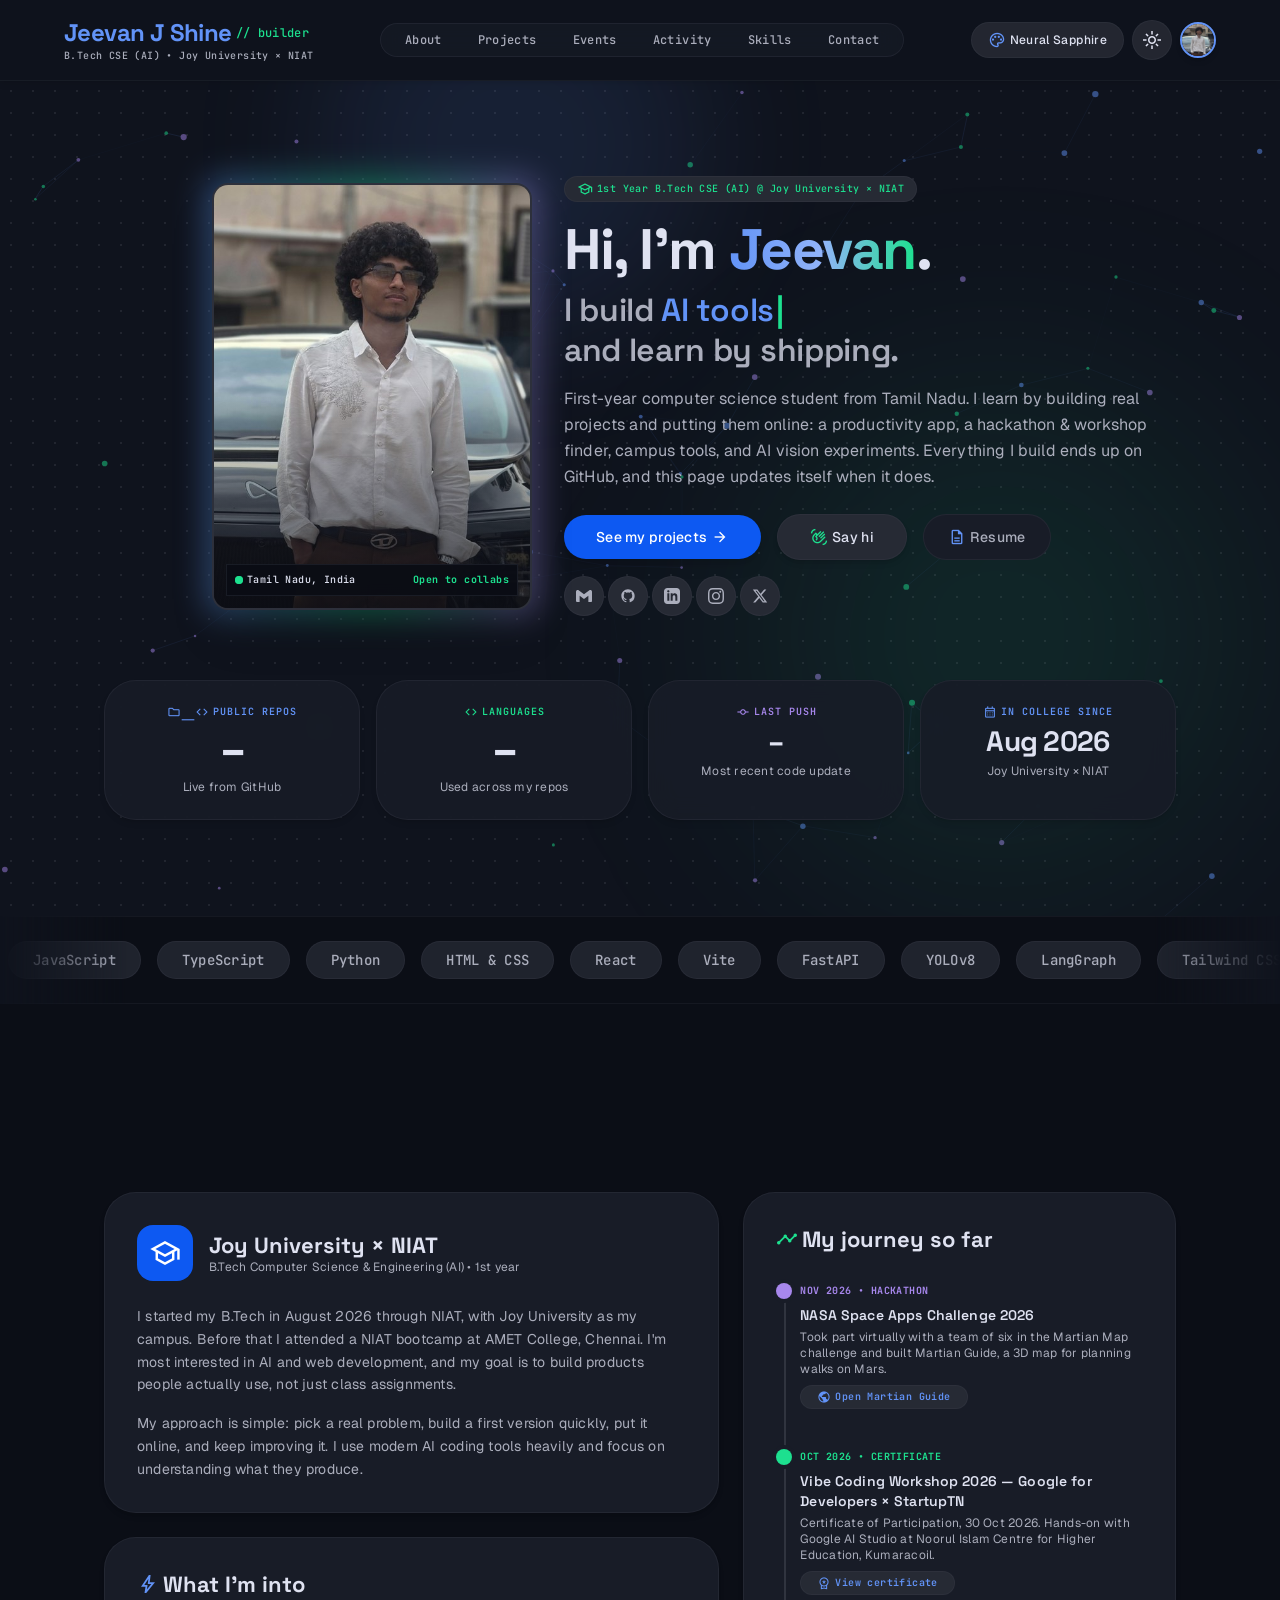
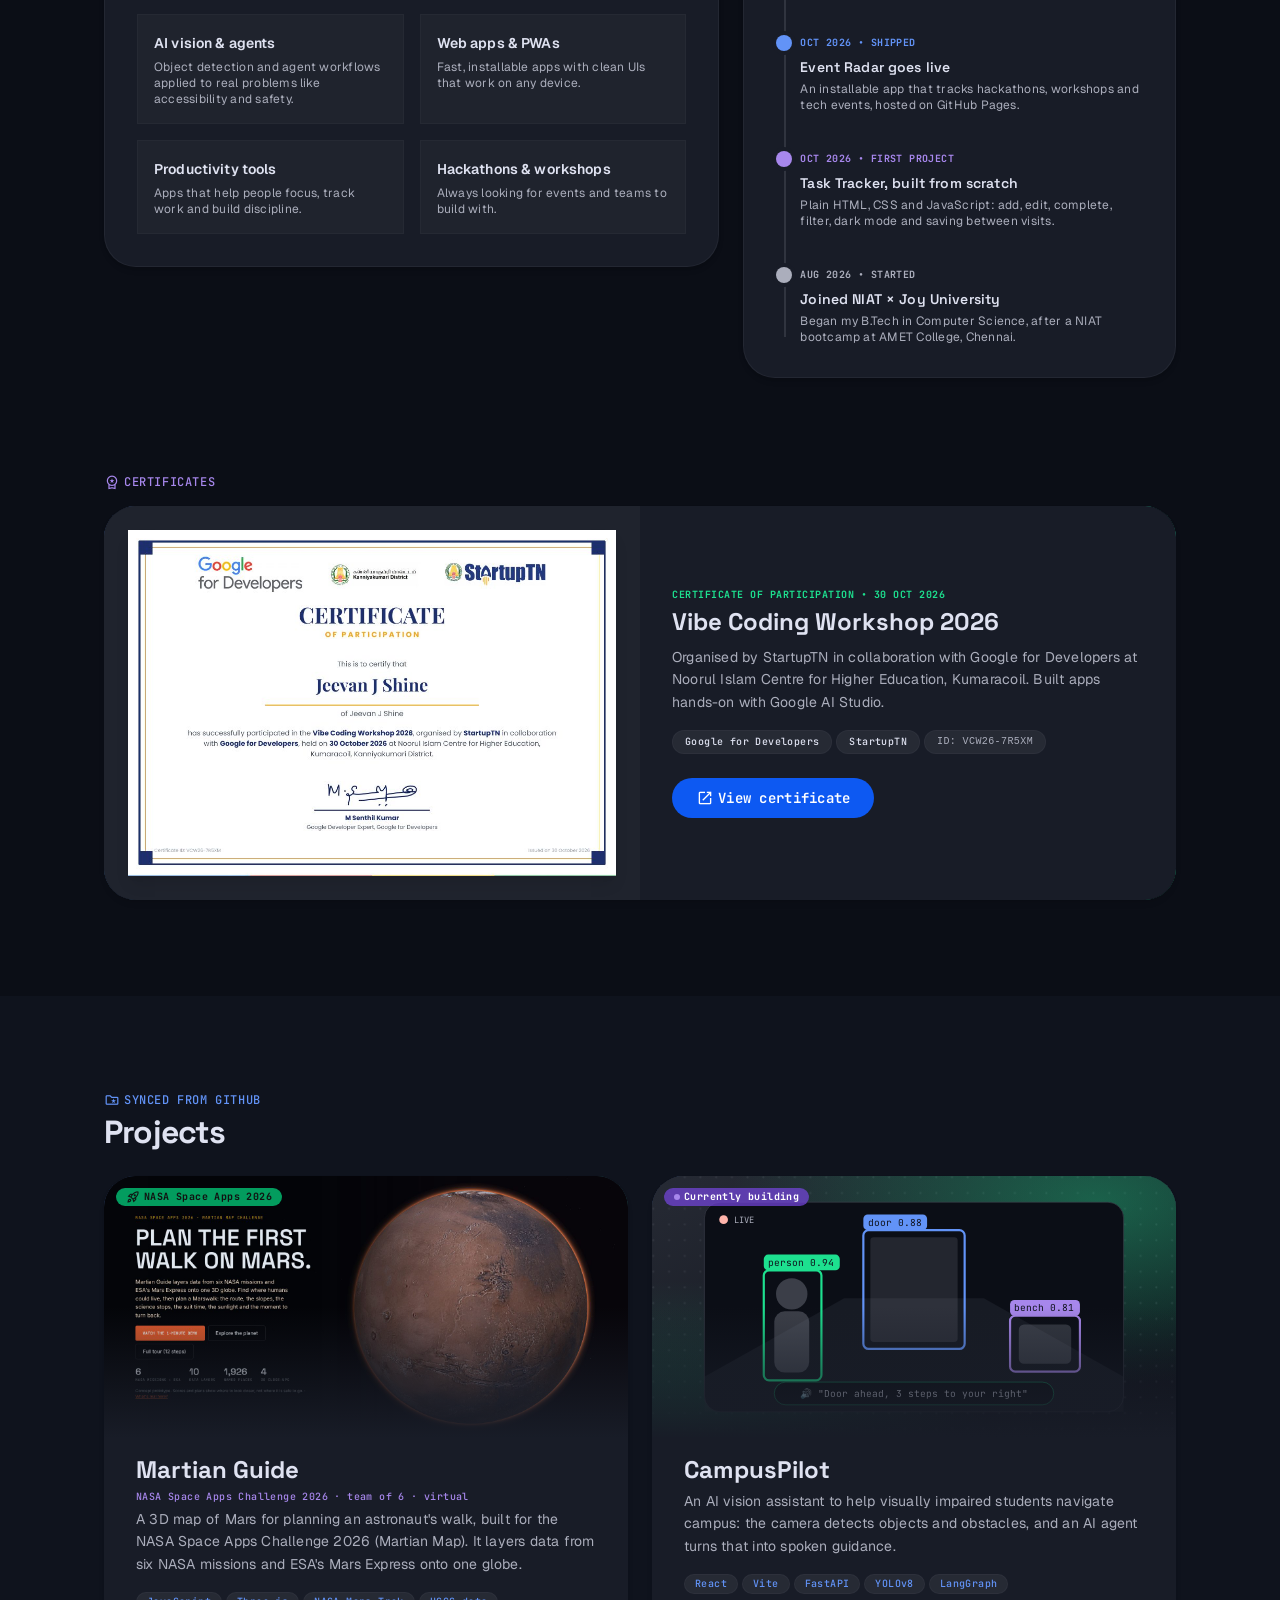
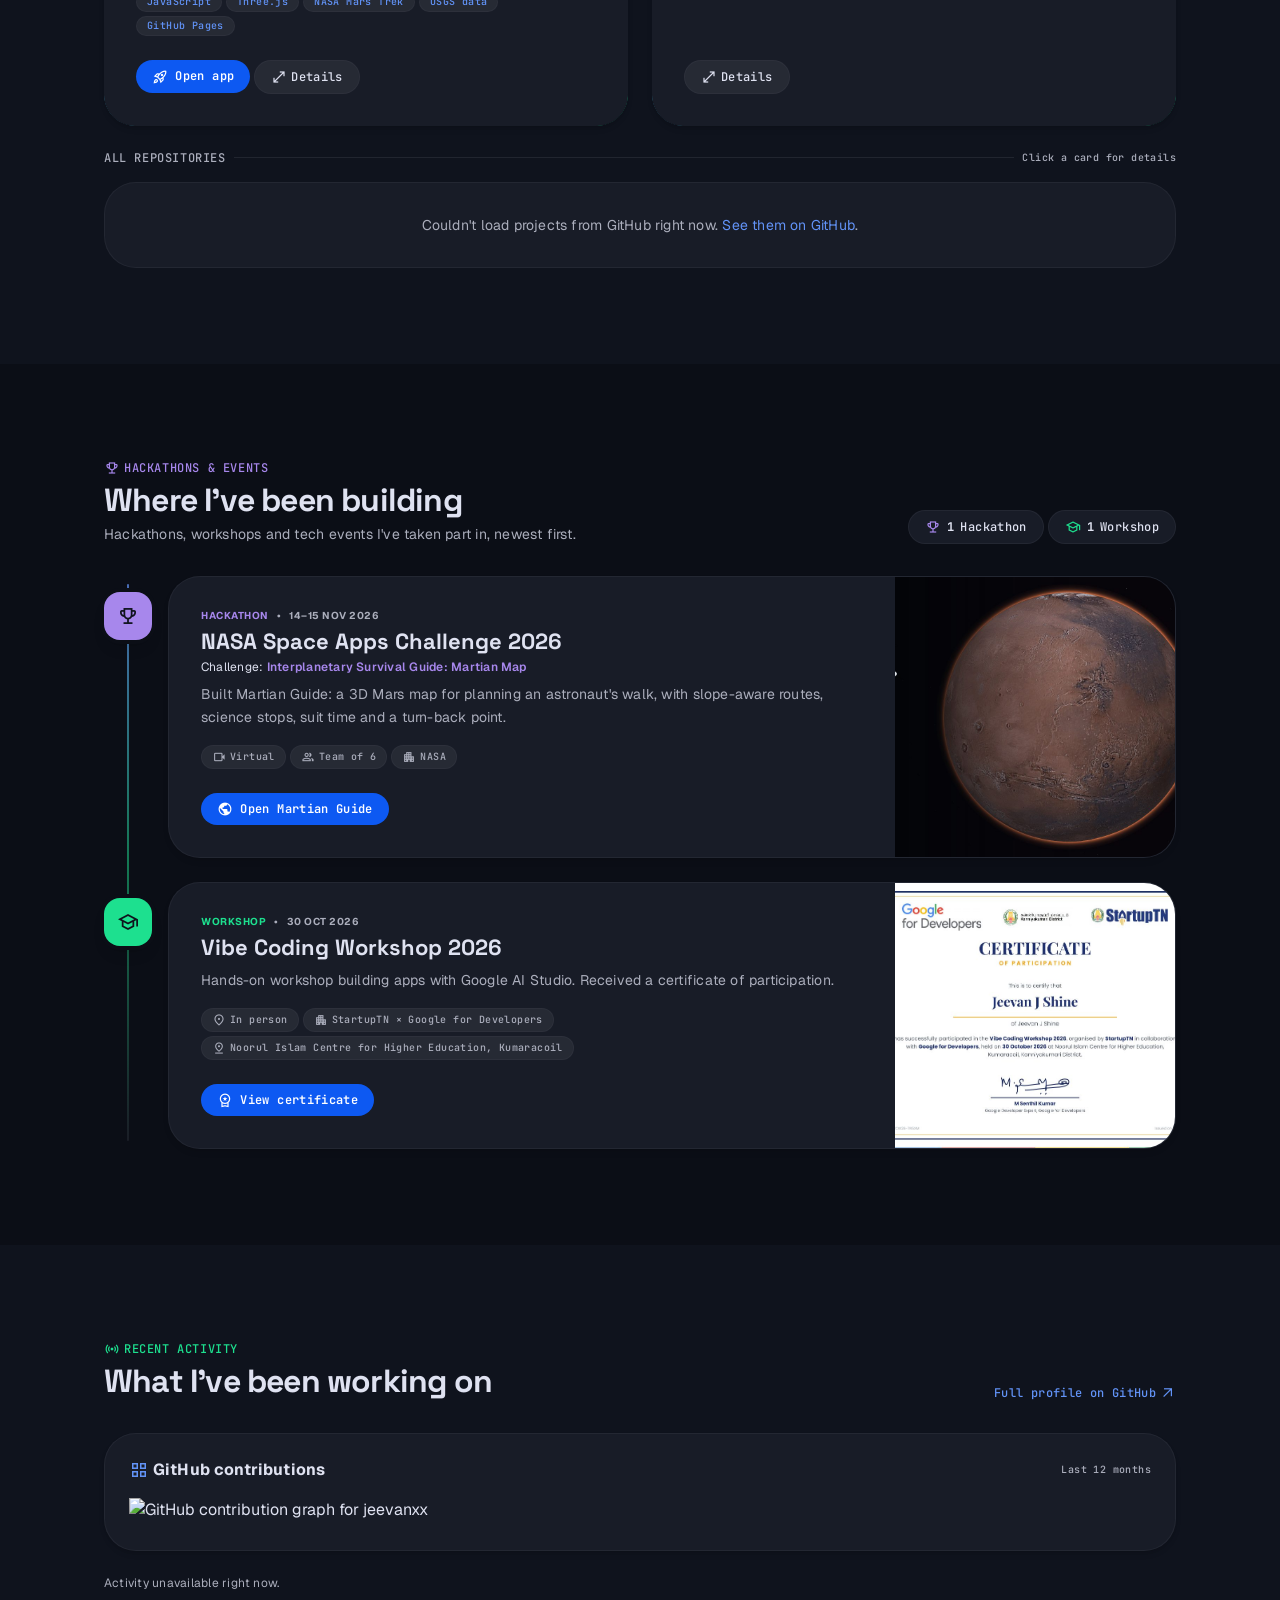
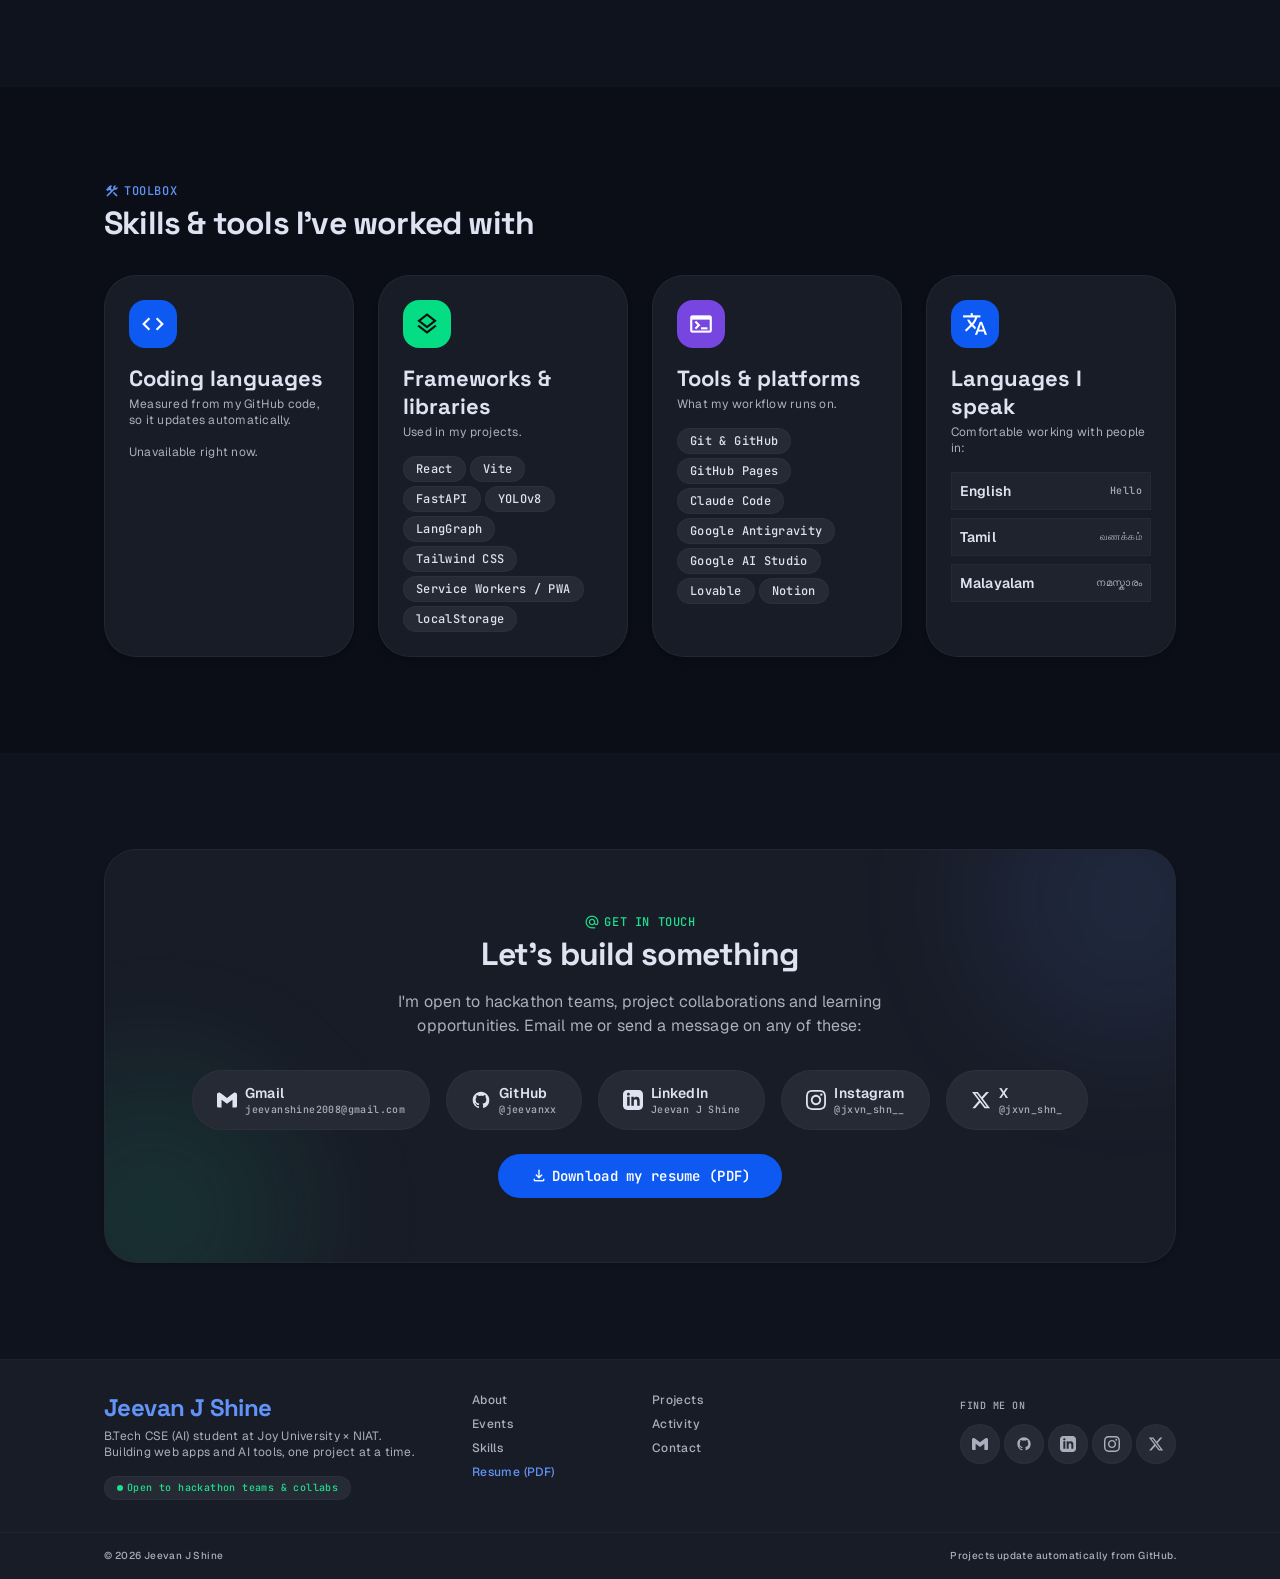
==== index.html @ daeefc1a "Portfolio upgrade: Martian Guide + CampusPilot highlights, Hackathons & events section, project deta" ====
<!DOCTYPE html>
<html class="dark scroll-smooth" lang="en">
<head>
  <meta charset="utf-8">
  <meta content="width=device-width, initial-scale=1.0" name="viewport">
  <meta content="web_standard" name="shell-type">
  <title>Jeevan J Shine | Portfolio — Web &amp; AI Developer</title>
  <link rel="icon" href="data:image/svg+xml,%3Csvg xmlns='http://www.w3.org/2000/svg' viewBox='0 0 64 64'%3E%3Cdefs%3E%3ClinearGradient id='g' x1='0' y1='0' x2='1' y2='1'%3E%3Cstop offset='0' stop-color='%230d59f2'/%3E%3Cstop offset='1' stop-color='%2304dd83'/%3E%3C/linearGradient%3E%3C/defs%3E%3Crect width='64' height='64' rx='16' fill='url(%23g)'/%3E%3Ctext x='32' y='44' font-family='Arial,sans-serif' font-size='34' font-weight='700' text-anchor='middle' fill='white'%3EJ%3C/text%3E%3C/svg%3E">
  <meta name="google-site-verification" content="sRj8IfNslx-gf9KwWnr1Rof4UHCugdMTJ92S-WXIqAM" />
  <link rel="canonical" href="https://jeevanxx.github.io/">
  <script type="application/ld+json">
  {
    "@context": "https://schema.org",
    "@type": "Person",
    "name": "Jeevan J Shine",
    "alternateName": "Jeevan Shine",
    "url": "https://jeevanxx.github.io/",
    "image": "https://jeevanxx.github.io/profile.jpg",
    "email": "mailto:jeevanshine2008@gmail.com",
    "jobTitle": "B.Tech Computer Science (AI) Student",
    "description": "First-year B.Tech CSE (AI) student at Joy University × NIAT who builds web apps and AI tools.",
    "affiliation": { "@type": "CollegeOrUniversity", "name": "Joy University" },
    "address": { "@type": "PostalAddress", "addressLocality": "Nagercoil", "addressRegion": "Tamil Nadu", "addressCountry": "IN" },
    "knowsLanguage": ["English", "Tamil", "Malayalam"],
    "knowsAbout": ["Web development", "Artificial intelligence", "JavaScript", "TypeScript", "Python", "React"],
    "sameAs": [
      "https://github.com/jeevanxx",
      "https://www.linkedin.com/in/jeevan-j-shine-708377372",
      "https://www.instagram.com/jxvn_shn__/",
      "https://x.com/jxvn_shn_"
    ]
  }
  </script>
  <meta property="og:type" content="website">
  <meta property="og:title" content="Jeevan J Shine | Portfolio">
  <meta property="og:description" content="First-year B.Tech CSE (AI) student at Joy University × NIAT. I build web apps and AI tools. See my projects, live from GitHub.">
  <meta property="og:url" content="https://jeevanxx.github.io/">
  <meta property="og:image" content="https://jeevanxx.github.io/profile.jpg">
  <meta name="twitter:card" content="summary">
  <meta name="author" content="Jeevan J Shine">
  <meta property="og:image:alt" content="Jeevan J Shine">
  <meta name="theme-color" content="#0f131d">
  <meta name="description" content="Jeevan J Shine: first-year B.Tech CSE (AI) student at Joy University × NIAT. Web apps, AI tools and projects, synced live from GitHub.">
  <link href="https://fonts.googleapis.com/css2?family=Material+Symbols+Outlined:opsz,wght,FILL,GRAD@24,400,0,0" rel="stylesheet">
  <link href="https://fonts.googleapis.com/css2?family=Material+Symbols+Outlined:wght,FILL@100..700,0..1&amp;display=swap" rel="stylesheet">
  <link href="https://fonts.googleapis.com/css2?family=Geist:wght@100..900&amp;family=JetBrains+Mono:wght@100..900&amp;family=Space+Grotesk:wght@100..900&amp;display=swap" rel="stylesheet">
  <style>
    :root, .dark {
      --md-sys-typescale-font-family: 'Space Grotesk', system-ui, -apple-system, BlinkMacSystemFont, 'Segoe UI', Roboto, sans-serif;
      --md-sys-body-font-family: 'Geist', system-ui, -apple-system, BlinkMacSystemFont, 'Segoe UI', Roboto, sans-serif;
      --md-sys-code-font-family: 'JetBrains Mono', monospace;

      /* Dark Mode Surfaces & Geometry */
      --color-surface: 15 19 29;
      --color-background: 15 19 29;
      --color-surface-dim: 10 14 23;
      --color-surface-bright: 53 57 68;
      --color-surface-container-lowest: 10 14 24;
      --color-surface-container-low: 23 27 38;
      --color-surface-container: 28 31 42;
      --color-surface-container-high: 38 42 53;
      --color-surface-container-highest: 49 53 64;
      --color-surface-variant: 49 53 64;
      --color-on-surface: 223 226 241;
      --color-on-background: 223 226 241;
      --color-on-surface-variant: 195 197 216;
      --color-outline: 141 144 161;
      --color-outline-variant: 67 70 85;
      --color-inverse-surface: 223 226 241;
      --color-inverse-on-surface: 44 48 59;
      --color-error: 255 180 171;
      --color-error-container: 147 0 10;
      --color-on-error: 105 0 5;
      --color-on-error-container: 255 218 214;

      /* Active Palette (Defaults to Sapphire Blue in Dark Mode) */
      --color-primary: 181 196 255;
      --color-primary-container: 13 89 242;
      --color-on-primary: 0 40 124;
      --color-on-primary-container: 226 230 255;
      --color-primary-fixed: 220 225 255;
      --color-primary-fixed-dim: 181 196 255;
      --color-on-primary-fixed: 0 22 78;
      --color-on-primary-fixed-variant: 0 60 173;
      --color-inverse-primary: 0 80 226;
      --color-secondary: 70 250 156;
      --color-secondary-container: 4 221 131;
      --color-on-secondary: 0 57 29;
      --color-on-secondary-container: 0 91 51;
      --color-secondary-fixed: 89 255 164;
      --color-secondary-fixed-dim: 28 227 136;
      --color-on-secondary-fixed: 0 33 15;
      --color-on-secondary-fixed-variant: 0 82 45;
      --color-tertiary: 208 188 255;
      --color-tertiary-container: 119 70 225;
      --color-on-tertiary: 60 0 145;
      --color-on-tertiary-container: 238 227 255;
      --color-tertiary-fixed: 233 221 255;
      --color-tertiary-fixed-dim: 208 188 255;
      --color-on-tertiary-fixed: 35 0 92;
      --color-on-tertiary-fixed-variant: 85 22 190;
    }

    .light {
      /* Light Mode Surfaces & Geometry */
      --color-surface: 248 249 254;
      --color-background: 248 249 254;
      --color-surface-dim: 218 220 230;
      --color-surface-bright: 255 255 255;
      --color-surface-container-lowest: 255 255 255;
      --color-surface-container-low: 242 243 250;
      --color-surface-container: 234 236 245;
      --color-surface-container-high: 227 229 239;
      --color-surface-container-highest: 219 222 233;
      --color-surface-variant: 219 222 233;
      --color-on-surface: 23 27 38;
      --color-on-background: 23 27 38;
      --color-on-surface-variant: 68 72 87;
      --color-outline: 116 120 135;
      --color-outline-variant: 198 201 216;
      --color-inverse-surface: 23 27 38;
      --color-inverse-on-surface: 242 243 250;
      --color-error: 186 26 26;
      --color-error-container: 255 218 214;
      --color-on-error: 255 255 255;
      --color-on-error-container: 65 0 2;

      /* Active Palette (Defaults to Sapphire Blue in Light Mode) */
      --color-primary: 13 89 242;
      --color-primary-container: 220 225 255;
      --color-on-primary: 255 255 255;
      --color-on-primary-container: 0 22 78;
      --color-primary-fixed: 220 225 255;
      --color-primary-fixed-dim: 181 196 255;
      --color-on-primary-fixed: 0 22 78;
      --color-on-primary-fixed-variant: 0 60 173;
      --color-inverse-primary: 181 196 255;
      --color-secondary: 0 135 74;
      --color-secondary-container: 166 246 201;
      --color-on-secondary: 255 255 255;
      --color-on-secondary-container: 0 33 15;
      --color-secondary-fixed: 166 246 201;
      --color-secondary-fixed-dim: 70 250 156;
      --color-on-secondary-fixed: 0 33 15;
      --color-on-secondary-fixed-variant: 0 82 45;
      --color-tertiary: 101 56 208;
      --color-tertiary-container: 233 221 255;
      --color-on-tertiary: 255 255 255;
      --color-on-tertiary-container: 35 0 92;
      --color-tertiary-fixed: 233 221 255;
      --color-tertiary-fixed-dim: 208 188 255;
      --color-on-tertiary-fixed: 35 0 92;
      --color-on-tertiary-fixed-variant: 85 22 190;
    }

    /* Fluid theme transitions across UI chrome and cards */
    body, header, nav, section, footer, main, div, span, p, h1, h2, h3, h4, h5, h6, a, button, input, textarea, select {
      transition-property: background-color, border-color, color, fill, stroke, box-shadow;
      transition-timing-function: cubic-bezier(0.4, 0, 0.2, 1);
      transition-duration: 220ms;
    }

    @layer base {
      html, body {
        margin: 0;
        padding: 0;
        font-family: var(--md-sys-body-font-family);
      }
      body {
        overscroll-behavior: none;
      }
      main > :first-child {
        margin-top: 0 !important;
      }
      main > :last-child {
        margin-bottom: 0 !important;
      }
    }

    /* Fix 1: Heading Serif Font Clash - Enforce Sans-Serif / Space Grotesk globally across all headings & sub-headlines */
    h1, h2, h3, h4, h5, h6,
    h1 *, h2 *, h3 *, h4 *, h5 *, h6 *,
    .font-headline-sm, .font-headline-md, .font-headline-lg,
    .font-display-sm, .font-display-md, .font-display-lg,
    .font-title-lg,
    .sub-headline,
    [class*="text-headline-"],
    [class*="text-display-"] {
      font-family: var(--md-sys-typescale-font-family) !important;
    }

    /* Prevent default browser serif fallback across all textual elements */
    body, p, span, a, input, select, textarea {
      font-family: var(--md-sys-body-font-family);
    }

    code, pre, .font-mono, [class*="label-"] {
      font-family: var(--md-sys-code-font-family);
    }

    /* Fix 2: Icon & Text Alignment Shift - Lock button & badge structures with inline-flex items-center justify-center in CSS */
    button,
    a[role="button"],
    .btn,
    .action-btn,
    #cvModalBtn,
    #submitBtn,
    .project-filter-btn,
    .nav-item,
    .social-badge {
      display: inline-flex !important;
      align-items: center !important;
      justify-content: center !important;
      box-sizing: border-box;
    }

    /* Circular social icon badges */
    a[title*="Instagram"],
    a[title*="LinkedIn"],
    a[title*="X "],
    a[title*="GitHub"],
    .social-badge {
      display: inline-flex !important;
      align-items: center !important;
      justify-content: center !important;
      vertical-align: middle;
      flex-shrink: 0;
    }

    /* Lock icons and child elements from shifting */
    button > span,
    button > svg,
    button > .material-symbols-outlined,
    a > span,
    a > svg,
    a > .material-symbols-outlined,
    .action-btn > span,
    .action-btn > svg,
    .action-btn > .material-symbols-outlined {
      display: inline-flex;
      align-items: center;
      justify-content: center;
      vertical-align: middle;
    }

    ::-webkit-scrollbar {
      display: none;
    }

    /* Scroll reveal */
    .reveal { opacity: 0; transform: translateY(24px); transition: opacity .7s cubic-bezier(.2,.7,.2,1), transform .7s cubic-bezier(.2,.7,.2,1); }
    .reveal.is-visible { opacity: 1; transform: none; }
    @media (prefers-reduced-motion: reduce) { .reveal { opacity: 1; transform: none; transition: none; } .marquee-track { animation: none !important; } }

    /* Tech marquee */
    .marquee-mask { -webkit-mask-image: linear-gradient(90deg, transparent, #000 10%, #000 90%, transparent); mask-image: linear-gradient(90deg, transparent, #000 10%, #000 90%, transparent); }
    .marquee-track { display: flex; width: max-content; animation: marquee 38s linear infinite; }
    .marquee-mask:hover .marquee-track { animation-play-state: paused; }
    @keyframes marquee { to { transform: translateX(-50%); } }

    /* Typing caret */
    .type-caret { display: inline-block; margin-left: 2px; animation: caret 1s steps(1) infinite; }
    @keyframes caret { 50% { opacity: 0; } }

    /* Animated gradient border */
    .glow-border { position: relative; isolation: isolate; }
    .glow-border::before { content: ""; position: absolute; inset: -1px; border-radius: inherit; padding: 1px; z-index: -1;
      background: linear-gradient(120deg, rgb(var(--color-primary)), rgb(var(--color-secondary)), rgb(var(--color-tertiary)), rgb(var(--color-primary)));
      background-size: 300% 300%; animation: glowshift 8s ease infinite;
      -webkit-mask: linear-gradient(#000 0 0) content-box, linear-gradient(#000 0 0); -webkit-mask-composite: xor; mask-composite: exclude; }
    @keyframes glowshift { 50% { background-position: 100% 50%; } }

    /* 3D tilt + glare */
    .tilt { transform-style: preserve-3d; transition: transform .35s cubic-bezier(.2,.7,.2,1), box-shadow .35s; will-change: transform; position: relative; }
    .tilt.tilting { transition: transform .08s linear, box-shadow .35s; box-shadow: 0 30px 60px -20px rgb(0 0 0 / .55); }
    .tilt::after { content: ""; position: absolute; inset: 0; border-radius: inherit; pointer-events: none; opacity: 0; transition: opacity .3s;
      background: radial-gradient(circle at var(--gx,50%) var(--gy,50%), rgb(255 255 255 / .14), transparent 55%); }
    .tilt.tilting::after { opacity: 1; }
    .float-3d { animation: float3d 7s ease-in-out infinite; }
    @keyframes float3d { 0%,100% { transform: translateY(0) rotateX(0) rotateY(0); } 50% { transform: translateY(-12px) rotateX(3deg) rotateY(-4deg); } }
    @media (prefers-reduced-motion: reduce) { .float-3d { animation: none; } }

    /* Hero background patterns (set per design) */
    [data-pattern="dots"] .hero-bg { background-image: radial-gradient(rgb(var(--color-outline-variant) / .4) 1px, transparent 1px); background-size: 22px 22px; }
    [data-pattern="grid"] .hero-bg { background-image: linear-gradient(rgb(var(--color-primary) / .09) 1px, transparent 1px), linear-gradient(90deg, rgb(var(--color-primary) / .09) 1px, transparent 1px); background-size: 44px 44px; }
    [data-pattern="scan"] .hero-bg { background-image: repeating-linear-gradient(0deg, rgb(var(--color-primary) / .06) 0 1px, transparent 1px 4px); }
    [data-pattern="glow"] .hero-bg { background-image: radial-gradient(60% 50% at 80% 20%, rgb(var(--color-tertiary) / .16), transparent 70%), radial-gradient(50% 50% at 10% 90%, rgb(var(--color-primary) / .14), transparent 70%); }
    .design-card { display: flex !important; flex-direction: column !important; align-items: stretch !important; justify-content: flex-start !important; width: 100%; }
    .design-card > * { width: 100%; }
    .design-card.design-active { border-color: rgb(var(--color-primary)); box-shadow: 0 0 0 2px rgb(var(--color-primary) / .6); }

    @media (min-width: 1280px) { #mobileMenuBtn, #mobileMenu { display: none !important; } }

    /* Subtle dot grid background */
    .dot-grid { background-image: radial-gradient(rgb(var(--color-outline-variant) / .35) 1px, transparent 1px); background-size: 22px 22px; }

    /* ---------- Upgrade (Nov 2026) ---------- */
    /* Phones/tablets: keep the hero background calm so the text stays readable */
    @media (max-width: 1023px) {
      #neuralCanvas { opacity: .22 !important; }
      #hero3d { opacity: .35; }
    }

    /* Scroll progress bar */
    #scrollProgress { position: fixed; top: 0; left: 0; height: 3px; width: 100%; z-index: 70; transform-origin: 0 50%; transform: scaleX(0);
      background: linear-gradient(90deg, rgb(var(--color-primary)), rgb(var(--color-secondary)), rgb(var(--color-tertiary))); pointer-events: none; }

    /* Back to top */
    #backToTop { opacity: 0; transform: translateY(12px) scale(.9); pointer-events: none; transition: opacity .25s, transform .25s, border-color .2s, color .2s; }
    #backToTop.show { opacity: 1; transform: none; pointer-events: auto; }
    #backToTop svg { transform: rotate(-90deg); }
    #backToTop circle.ring { transition: stroke-dashoffset .1s linear; }

    /* Contribution calendar (drawn from data, follows the theme) */
    .contrib-grid { display: grid; grid-auto-flow: column; grid-template-rows: repeat(7, var(--cell)); grid-auto-columns: var(--cell); gap: 3px; --cell: 11px; }
    @media (min-width: 1280px) { .contrib-grid { --cell: 14px; gap: 4px; } }
    #contribLegend { --cell: 11px; }
    @media (min-width: 1280px) { #contribGraph > div { display: flex; justify-content: center; } }
    .contrib-months { display: grid; grid-auto-flow: column; grid-auto-columns: var(--cell); gap: 3px; --cell: 11px; }
    @media (min-width: 1280px) { .contrib-months { --cell: 14px; gap: 4px; } }
    .contrib-months span { white-space: nowrap; overflow: visible; }
    .contrib-days { display: grid; grid-template-rows: repeat(7, var(--cell)); gap: 3px; --cell: 11px; min-width: 28px; flex-shrink: 0; }
    @media (min-width: 1280px) { .contrib-days { --cell: 14px; gap: 4px; } }
    .cday { width: var(--cell); height: var(--cell); border-radius: 3px; background: rgb(var(--color-surface-container-highest)); outline: 1px solid rgb(var(--color-outline-variant) / .25); outline-offset: -1px; }
    .cday[data-l="1"] { background: rgb(var(--color-secondary) / .3); }
    .cday[data-l="2"] { background: rgb(var(--color-secondary) / .52); }
    .cday[data-l="3"] { background: rgb(var(--color-secondary) / .76); }
    .cday[data-l="4"] { background: rgb(var(--color-secondary)); }
    .cday.empty { visibility: hidden; }
    .cday:hover { outline: 2px solid rgb(var(--color-on-surface) / .7); }

    /* Project cards open a detail view */
    .project-card, .highlight-card { cursor: pointer; }
    .project-card:focus-visible, .highlight-card:focus-visible { outline: 2px solid rgb(var(--color-primary)); outline-offset: 3px; }

    /* Detail popup */
    #projectModal { transition: opacity .25s ease; }
    #projectModal.hidden-modal { opacity: 0; pointer-events: none; }
    #projectModal .modal-panel { transition: transform .3s cubic-bezier(.2,.7,.2,1); }
    #projectModal.hidden-modal .modal-panel { transform: translateY(24px) scale(.98); }
    body.modal-open { overflow: hidden; }

    /* Events timeline */
    .event-line { position: relative; }
    .event-line::before { content: ""; position: absolute; left: 19px; top: 8px; bottom: 8px; width: 2px; border-radius: 2px;
      background: linear-gradient(rgb(var(--color-primary) / .7), rgb(var(--color-secondary) / .5), rgb(var(--color-outline-variant) / .3)); }
    @media (min-width: 768px) { .event-line::before { left: 23px; } }
  </style>
  <link rel="stylesheet" href="styles.css">
  <script src="https://cdnjs.cloudflare.com/ajax/libs/three.js/r128/three.min.js"></script>
</head>
<body class="bg-surface font-body-md text-on-surface antialiased selection:bg-secondary-container selection:text-on-secondary-container">
  <div id="scrollProgress" aria-hidden="true"></div>

  <!-- ===================== HEADER ===================== -->
  <header class="fixed top-0 left-0 w-full z-50 bg-surface/85 backdrop-blur-xl border-b border-outline-variant/20 shadow-[0_1px_8px_rgba(0,0,0,0.15)]">
    <div class="h-20 max-w-[1440px] mx-auto px-margin-sm lg:px-margin-lg flex items-center justify-between gap-space-md">
      <a href="#" class="flex flex-col group min-w-0">
        <div class="flex items-center gap-space-xs">
          <span class="font-headline-sm text-headline-sm text-primary tracking-tight font-bold group-hover:text-secondary transition-colors">Jeevan J Shine</span>
          <span class="font-label-md text-label-md text-secondary hidden sm:inline">// builder</span>
        </div>
        <span class="font-label-sm text-label-sm text-on-surface-variant hidden sm:inline-block">B.Tech CSE (AI) • Joy University × NIAT</span>
      </a>

      <nav id="navbar-links" class="hidden xl:flex items-center gap-space-xs px-space-sm py-space-xs bg-surface-container-low/70 backdrop-blur-md rounded-full border border-outline-variant/30">
        <a class="nav-item px-space-md py-space-xs rounded-full font-label-md text-label-md text-on-surface-variant hover:text-on-surface hover:bg-surface-container-high transition-all" data-target="about" href="#about">About</a>
        <a class="nav-item px-space-md py-space-xs rounded-full font-label-md text-label-md text-on-surface-variant hover:text-on-surface hover:bg-surface-container-high transition-all" data-target="projects" href="#projects">Projects</a>
        <a class="nav-item px-space-md py-space-xs rounded-full font-label-md text-label-md text-on-surface-variant hover:text-on-surface hover:bg-surface-container-high transition-all" data-target="events" href="#events">Events</a>
        <a class="nav-item px-space-md py-space-xs rounded-full font-label-md text-label-md text-on-surface-variant hover:text-on-surface hover:bg-surface-container-high transition-all" data-target="activity" href="#activity">Activity</a>
        <a class="nav-item px-space-md py-space-xs rounded-full font-label-md text-label-md text-on-surface-variant hover:text-on-surface hover:bg-surface-container-high transition-all" data-target="skills" href="#skills">Skills</a>
        <a class="nav-item px-space-md py-space-xs rounded-full font-label-md text-label-md text-on-surface-variant hover:text-on-surface hover:bg-surface-container-high transition-all" data-target="contact" href="#contact">Contact</a>
      </nav>

      <div class="flex items-center gap-space-sm">
        <button id="mobileMenuBtn" type="button" class="xl:hidden w-10 h-10 rounded-full bg-surface-container-high/90 border border-outline-variant/30 text-on-surface hover:border-primary transition-all" aria-label="Open menu" aria-expanded="false">
          <span class="material-symbols-outlined text-[20px]" id="mobileMenuIcon">menu</span>
        </button>
        <button id="designBtn" type="button" class="flex items-center gap-space-xs px-space-md py-2 bg-surface-container-high/90 backdrop-blur-md rounded-full border border-outline-variant/30 text-on-surface hover:border-primary transition-all font-label-md text-label-md" title="Change theme" aria-label="Change theme">
          <span class="material-symbols-outlined text-[18px] text-primary">palette</span>
          <span id="designBtnLabel" class="hidden md:inline max-w-[140px] truncate">Theme</span>
        </button>
        <button id="modeToggle" type="button" class="w-10 h-10 rounded-full bg-surface-container-high/90 border border-outline-variant/30 text-on-surface hover:border-primary hover:text-primary transition-all" title="Switch to light mode" aria-label="Switch to light mode">
          <span id="modeIcon" class="material-symbols-outlined text-[20px]">light_mode</span>
        </button>
        <div class="w-9 h-9 rounded-full overflow-hidden border-2 border-primary shrink-0 shadow-md hidden sm:block">
          <img alt="Jeevan J Shine" class="w-full h-full object-cover object-top profile-photo" src="profile.jpg">
        </div>
      </div>
    </div>
  </header>

  <div id="mobileMenu" class="hidden xl:hidden fixed top-20 inset-x-0 z-40 bg-surface/95 backdrop-blur-xl border-b border-outline-variant/30 shadow-xl">
    <nav class="flex flex-col p-space-md gap-1">
      <a href="#about" class="mobile-link px-space-md py-3 rounded-DEFAULT font-title-md text-title-md text-on-surface hover:bg-surface-container-high">About</a>
      <a href="#projects" class="mobile-link px-space-md py-3 rounded-DEFAULT font-title-md text-title-md text-on-surface hover:bg-surface-container-high">Projects</a>
      <a href="#events" class="mobile-link px-space-md py-3 rounded-DEFAULT font-title-md text-title-md text-on-surface hover:bg-surface-container-high">Events</a>
      <a href="#activity" class="mobile-link px-space-md py-3 rounded-DEFAULT font-title-md text-title-md text-on-surface hover:bg-surface-container-high">Activity</a>
      <a href="#skills" class="mobile-link px-space-md py-3 rounded-DEFAULT font-title-md text-title-md text-on-surface hover:bg-surface-container-high">Skills</a>
      <a href="#contact" class="mobile-link px-space-md py-3 rounded-DEFAULT font-title-md text-title-md text-on-surface hover:bg-surface-container-high">Contact</a>
      <a href="Jeevan-J-Shine-Resume.pdf" target="_blank" rel="noopener noreferrer" class="mobile-link px-space-md py-3 rounded-DEFAULT font-title-md text-title-md text-primary hover:bg-surface-container-high">Resume (PDF)</a>
    </nav>
  </div>

  <main class="w-full pt-20 bg-surface">
    <div class="flex flex-col w-full relative overflow-x-hidden">

      <!-- ===================== HERO ===================== -->
      <section class="relative w-full overflow-hidden bg-surface hero-bg text-on-surface py-16 lg:py-24 flex flex-col justify-center items-center min-h-[calc(100vh-80px)]">
        <canvas class="absolute inset-0 w-full h-full pointer-events-auto opacity-60 z-0" id="neuralCanvas"></canvas>
        <canvas class="absolute inset-0 w-full h-full pointer-events-none z-0" id="hero3d" aria-hidden="true"></canvas>
        <div class="absolute -top-32 left-1/4 w-96 h-96 rounded-full bg-primary/10 blur-3xl pointer-events-none"></div>
        <div class="absolute bottom-10 right-10 w-[30rem] h-[30rem] rounded-full bg-secondary/10 blur-[120px] pointer-events-none"></div>

        <div class="relative z-10 max-w-[1200px] w-full mx-auto px-margin-sm lg:px-margin-lg">
          <div class="grid grid-cols-1 lg:grid-cols-12 gap-space-xl items-center">
            <!-- Portrait -->
            <div class="lg:col-span-5 flex justify-center lg:justify-end order-1">
              <div class="relative group float-3d" style="perspective:1000px">
                <div class="absolute -inset-1.5 bg-gradient-to-r from-primary via-secondary to-tertiary rounded-2xl blur-lg opacity-40 group-hover:opacity-70 transition-opacity duration-1000"></div>
                <div data-tilt-max="12" class="tilt relative rounded-2xl overflow-hidden bg-surface-container-high border-2 border-outline-variant/30 shadow-2xl w-64 sm:w-72 md:w-80 aspect-[3/4]">
                  <img alt="Jeevan J Shine" class="w-full h-full object-cover object-top group-hover:scale-105 transition-transform duration-1000 ease-out profile-photo" src="profile.jpg">
                  <div class="absolute inset-0 bg-gradient-to-t from-surface-dim/80 via-transparent to-transparent pointer-events-none"></div>
                  <div class="absolute bottom-3 left-3 right-3 p-space-sm rounded-DEFAULT bg-surface-dim/90 backdrop-blur-md border border-outline-variant/30 flex items-center justify-between">
                    <span class="flex items-center gap-space-xs font-label-sm text-label-sm text-on-surface">
                      <span class="relative flex h-2 w-2"><span class="animate-ping absolute inline-flex h-full w-full rounded-full bg-secondary opacity-75"></span><span class="relative inline-flex rounded-full h-2 w-2 bg-secondary"></span></span>
                      Tamil Nadu, India
                    </span>
                    <span class="font-label-sm text-label-sm text-secondary font-bold">Open to collabs</span>
                  </div>
                </div>
              </div>
            </div>

            <!-- Intro -->
            <div class="lg:col-span-7 flex flex-col items-start order-2">
              <div class="inline-flex items-center gap-space-xs px-3 py-1 rounded-full bg-surface-container-high border border-outline-variant/30 font-label-sm text-label-sm text-secondary mb-space-md">
                <span class="material-symbols-outlined text-[16px]">school</span>
                1st Year B.Tech CSE (AI) @ Joy University × NIAT
              </div>
              <h1 class="font-display-lg text-display-sm sm:text-display-md lg:text-display-lg font-bold text-on-surface tracking-tight leading-none">
                Hi, I'm <span class="bg-clip-text text-transparent bg-gradient-to-r from-primary via-primary-fixed to-secondary">Jeevan</span>.
                <span class="block mt-space-sm text-headline-md sm:text-headline-lg font-medium text-on-surface-variant sub-headline">
                  I build <span class="text-primary" id="roleTyper">web apps</span><span class="type-caret text-secondary">|</span><br>and learn by shipping.
                </span>
              </h1>
              <p class="mt-space-md font-body-lg text-body-lg text-on-surface-variant max-w-2xl leading-relaxed">
                First-year computer science student from Tamil Nadu. I learn by building real projects and putting them online: a productivity app, a hackathon &amp; workshop finder, campus tools, and AI vision experiments. Everything I build ends up on GitHub, and this page updates itself when it does.
              </p>

              <div class="flex flex-wrap items-center gap-space-md mt-space-lg">
                <a class="action-btn px-space-xl py-3 rounded-full bg-primary-container text-on-primary-container font-label-lg text-label-lg shadow-lg hover:shadow-primary/30 hover:scale-[1.02] transition-all gap-space-xs group" href="#projects">
                  <span>See my projects</span>
                  <span class="material-symbols-outlined text-[18px] group-hover:translate-x-1 transition-transform">arrow_forward</span>
                </a>
                <a class="action-btn px-space-xl py-3 rounded-full bg-surface-container-high border border-outline-variant/30 text-on-surface font-label-lg text-label-lg shadow-md hover:bg-surface-container-highest transition-all gap-space-xs" href="#contact">
                  <span class="material-symbols-outlined text-[18px] text-secondary">waving_hand</span> <span>Say hi</span>
                </a>
                <a class="action-btn px-space-lg py-3 rounded-full bg-surface-container-low border border-outline-variant/30 text-on-surface-variant font-label-lg text-label-lg hover:text-on-surface hover:border-primary/50 transition-all gap-space-xs" href="Jeevan-J-Shine-Resume.pdf" target="_blank" rel="noopener noreferrer">
                  <span class="material-symbols-outlined text-[18px] text-primary">description</span> <span>Resume</span>
                </a>
                <div class="flex items-center gap-space-xs" id="heroSocials"></div>
              </div>
            </div>
          </div>

          <!-- Live stats (from GitHub) -->
          <div class="grid grid-cols-2 lg:grid-cols-4 gap-space-md w-full mt-16">
            <div class="tilt p-space-lg rounded-lg bg-surface-container-low/90 backdrop-blur-md border border-outline-variant/30 shadow-md flex flex-col items-center text-center">
              <span class="font-label-sm text-label-sm text-primary uppercase tracking-widest font-semibold flex items-center gap-1"><span class="material-symbols-outlined text-[14px]">folder_code</span> Public repos</span>
              <span class="font-display-md text-display-md font-bold text-on-surface mt-space-xs tracking-tight" id="statRepos">–</span>
              <span class="font-body-sm text-body-sm text-on-surface-variant mt-1">Live from GitHub</span>
            </div>
            <div class="tilt p-space-lg rounded-lg bg-surface-container-low/90 backdrop-blur-md border border-outline-variant/30 shadow-md flex flex-col items-center text-center">
              <span class="font-label-sm text-label-sm text-secondary uppercase tracking-widest font-semibold flex items-center gap-1"><span class="material-symbols-outlined text-[14px]">code</span> Languages</span>
              <span class="font-display-md text-display-md font-bold text-on-surface mt-space-xs tracking-tight" id="statLangs">–</span>
              <span class="font-body-sm text-body-sm text-on-surface-variant mt-1">Used across my repos</span>
            </div>
            <div class="tilt p-space-lg rounded-lg bg-surface-container-low/90 backdrop-blur-md border border-outline-variant/30 shadow-md flex flex-col items-center text-center">
              <span class="font-label-sm text-label-sm text-tertiary uppercase tracking-widest font-semibold flex items-center gap-1"><span class="material-symbols-outlined text-[14px]">commit</span> Last push</span>
              <span class="font-headline-md text-headline-md font-bold text-on-surface mt-space-xs tracking-tight" id="statLastPush">–</span>
              <span class="font-body-sm text-body-sm text-on-surface-variant mt-1">Most recent code update</span>
            </div>
            <div class="tilt p-space-lg rounded-lg bg-surface-container-low/90 backdrop-blur-md border border-outline-variant/30 shadow-md flex flex-col items-center text-center">
              <span class="font-label-sm text-label-sm text-primary uppercase tracking-widest font-semibold flex items-center gap-1"><span class="material-symbols-outlined text-[14px]">calendar_month</span> In college since</span>
              <span class="font-headline-md text-headline-md font-bold text-on-surface mt-space-xs tracking-tight">Aug 2026</span>
              <span class="font-body-sm text-body-sm text-on-surface-variant mt-1">Joy University × NIAT</span>
            </div>
          </div>
        </div>
      </section>

      <!-- ===================== TECH MARQUEE ===================== -->
      <div class="w-full bg-surface-container-lowest border-y border-outline-variant/20 py-space-lg marquee-mask overflow-hidden" aria-label="Technologies I use">
        <div class="marquee-track"><span class="mx-space-sm px-space-lg py-2 rounded-full bg-surface-container border border-outline-variant/30 font-label-lg text-label-lg text-on-surface-variant whitespace-nowrap">JavaScript</span><span class="mx-space-sm px-space-lg py-2 rounded-full bg-surface-container border border-outline-variant/30 font-label-lg text-label-lg text-on-surface-variant whitespace-nowrap">TypeScript</span><span class="mx-space-sm px-space-lg py-2 rounded-full bg-surface-container border border-outline-variant/30 font-label-lg text-label-lg text-on-surface-variant whitespace-nowrap">Python</span><span class="mx-space-sm px-space-lg py-2 rounded-full bg-surface-container border border-outline-variant/30 font-label-lg text-label-lg text-on-surface-variant whitespace-nowrap">HTML &amp; CSS</span><span class="mx-space-sm px-space-lg py-2 rounded-full bg-surface-container border border-outline-variant/30 font-label-lg text-label-lg text-on-surface-variant whitespace-nowrap">React</span><span class="mx-space-sm px-space-lg py-2 rounded-full bg-surface-container border border-outline-variant/30 font-label-lg text-label-lg text-on-surface-variant whitespace-nowrap">Vite</span><span class="mx-space-sm px-space-lg py-2 rounded-full bg-surface-container border border-outline-variant/30 font-label-lg text-label-lg text-on-surface-variant whitespace-nowrap">FastAPI</span><span class="mx-space-sm px-space-lg py-2 rounded-full bg-surface-container border border-outline-variant/30 font-label-lg text-label-lg text-on-surface-variant whitespace-nowrap">YOLOv8</span><span class="mx-space-sm px-space-lg py-2 rounded-full bg-surface-container border border-outline-variant/30 font-label-lg text-label-lg text-on-surface-variant whitespace-nowrap">LangGraph</span><span class="mx-space-sm px-space-lg py-2 rounded-full bg-surface-container border border-outline-variant/30 font-label-lg text-label-lg text-on-surface-variant whitespace-nowrap">Tailwind CSS</span><span class="mx-space-sm px-space-lg py-2 rounded-full bg-surface-container border border-outline-variant/30 font-label-lg text-label-lg text-on-surface-variant whitespace-nowrap">PWAs</span><span class="mx-space-sm px-space-lg py-2 rounded-full bg-surface-container border border-outline-variant/30 font-label-lg text-label-lg text-on-surface-variant whitespace-nowrap">Git &amp; GitHub</span><span class="mx-space-sm px-space-lg py-2 rounded-full bg-surface-container border border-outline-variant/30 font-label-lg text-label-lg text-on-surface-variant whitespace-nowrap">GitHub Pages</span><span class="mx-space-sm px-space-lg py-2 rounded-full bg-surface-container border border-outline-variant/30 font-label-lg text-label-lg text-on-surface-variant whitespace-nowrap">Claude Code</span><span class="mx-space-sm px-space-lg py-2 rounded-full bg-surface-container border border-outline-variant/30 font-label-lg text-label-lg text-on-surface-variant whitespace-nowrap">Google AI Studio</span><span class="mx-space-sm px-space-lg py-2 rounded-full bg-surface-container border border-outline-variant/30 font-label-lg text-label-lg text-on-surface-variant whitespace-nowrap">Lovable</span><span class="mx-space-sm px-space-lg py-2 rounded-full bg-surface-container border border-outline-variant/30 font-label-lg text-label-lg text-on-surface-variant whitespace-nowrap">JavaScript</span><span class="mx-space-sm px-space-lg py-2 rounded-full bg-surface-container border border-outline-variant/30 font-label-lg text-label-lg text-on-surface-variant whitespace-nowrap">TypeScript</span><span class="mx-space-sm px-space-lg py-2 rounded-full bg-surface-container border border-outline-variant/30 font-label-lg text-label-lg text-on-surface-variant whitespace-nowrap">Python</span><span class="mx-space-sm px-space-lg py-2 rounded-full bg-surface-container border border-outline-variant/30 font-label-lg text-label-lg text-on-surface-variant whitespace-nowrap">HTML &amp; CSS</span><span class="mx-space-sm px-space-lg py-2 rounded-full bg-surface-container border border-outline-variant/30 font-label-lg text-label-lg text-on-surface-variant whitespace-nowrap">React</span><span class="mx-space-sm px-space-lg py-2 rounded-full bg-surface-container border border-outline-variant/30 font-label-lg text-label-lg text-on-surface-variant whitespace-nowrap">Vite</span><span class="mx-space-sm px-space-lg py-2 rounded-full bg-surface-container border border-outline-variant/30 font-label-lg text-label-lg text-on-surface-variant whitespace-nowrap">FastAPI</span><span class="mx-space-sm px-space-lg py-2 rounded-full bg-surface-container border border-outline-variant/30 font-label-lg text-label-lg text-on-surface-variant whitespace-nowrap">YOLOv8</span><span class="mx-space-sm px-space-lg py-2 rounded-full bg-surface-container border border-outline-variant/30 font-label-lg text-label-lg text-on-surface-variant whitespace-nowrap">LangGraph</span><span class="mx-space-sm px-space-lg py-2 rounded-full bg-surface-container border border-outline-variant/30 font-label-lg text-label-lg text-on-surface-variant whitespace-nowrap">Tailwind CSS</span><span class="mx-space-sm px-space-lg py-2 rounded-full bg-surface-container border border-outline-variant/30 font-label-lg text-label-lg text-on-surface-variant whitespace-nowrap">PWAs</span><span class="mx-space-sm px-space-lg py-2 rounded-full bg-surface-container border border-outline-variant/30 font-label-lg text-label-lg text-on-surface-variant whitespace-nowrap">Git &amp; GitHub</span><span class="mx-space-sm px-space-lg py-2 rounded-full bg-surface-container border border-outline-variant/30 font-label-lg text-label-lg text-on-surface-variant whitespace-nowrap">GitHub Pages</span><span class="mx-space-sm px-space-lg py-2 rounded-full bg-surface-container border border-outline-variant/30 font-label-lg text-label-lg text-on-surface-variant whitespace-nowrap">Claude Code</span><span class="mx-space-sm px-space-lg py-2 rounded-full bg-surface-container border border-outline-variant/30 font-label-lg text-label-lg text-on-surface-variant whitespace-nowrap">Google AI Studio</span><span class="mx-space-sm px-space-lg py-2 rounded-full bg-surface-container border border-outline-variant/30 font-label-lg text-label-lg text-on-surface-variant whitespace-nowrap">Lovable</span></div>
      </div>

      <!-- ===================== ABOUT ===================== -->
      <section class="w-full bg-surface-container-lowest py-24" id="about">
        <div class="max-w-[1200px] mx-auto px-margin-sm lg:px-margin-lg">
          <div class="flex items-center gap-space-xs text-secondary font-label-md text-label-md uppercase tracking-wider mb-space-xs">
            <span class="material-symbols-outlined text-[16px]">person</span> About me
          </div>
          <h2 class="font-headline-lg text-headline-lg text-on-surface font-bold tracking-tight mb-space-xl">Learning fast, building in public</h2>

          <div class="grid grid-cols-1 lg:grid-cols-12 gap-space-lg">
            <div class="lg:col-span-7 flex flex-col gap-space-lg">
              <div class="p-space-xl rounded-lg bg-surface-container-low border border-outline-variant/30 shadow-md">
                <div class="flex items-center gap-space-md mb-space-lg">
                  <div class="w-14 h-14 rounded-2xl bg-primary-container flex items-center justify-center text-on-primary-container shrink-0">
                    <span class="material-symbols-outlined text-[32px]">school</span>
                  </div>
                  <div>
                    <h3 class="font-title-lg text-title-lg text-on-surface font-bold">Joy University × NIAT</h3>
                    <p class="font-body-sm text-body-sm text-on-surface-variant">B.Tech Computer Science &amp; Engineering (AI) • 1st year</p>
                  </div>
                </div>
                <p class="font-body-md text-body-md text-on-surface-variant leading-relaxed">
                  I started my B.Tech in August 2026 through NIAT, with Joy University as my campus. Before that I attended a NIAT bootcamp at AMET College, Chennai. I'm most interested in AI and web development, and my goal is to build products people actually use, not just class assignments.
                </p>
                <p class="font-body-md text-body-md text-on-surface-variant leading-relaxed mt-space-md">
                  My approach is simple: pick a real problem, build a first version quickly, put it online, and keep improving it. I use modern AI coding tools heavily and focus on understanding what they produce.
                </p>
              </div>

              <div class="p-space-xl rounded-lg bg-surface-container-low border border-outline-variant/30 shadow-md">
                <div class="flex items-center gap-space-xs mb-space-md">
                  <span class="material-symbols-outlined text-primary text-[22px]">bolt</span>
                  <h3 class="font-title-lg text-title-lg text-on-surface font-bold">What I'm into</h3>
                </div>
                <div class="grid grid-cols-1 sm:grid-cols-2 gap-space-md">
                  <div class="p-space-md rounded-DEFAULT bg-surface-container border border-outline-variant/20">
                    <span class="font-title-sm text-title-sm text-on-surface">AI vision &amp; agents</span>
                    <p class="font-body-sm text-body-sm text-on-surface-variant mt-1">Object detection and agent workflows applied to real problems like accessibility and safety.</p>
                  </div>
                  <div class="p-space-md rounded-DEFAULT bg-surface-container border border-outline-variant/20">
                    <span class="font-title-sm text-title-sm text-on-surface">Web apps &amp; PWAs</span>
                    <p class="font-body-sm text-body-sm text-on-surface-variant mt-1">Fast, installable apps with clean UIs that work on any device.</p>
                  </div>
                  <div class="p-space-md rounded-DEFAULT bg-surface-container border border-outline-variant/20">
                    <span class="font-title-sm text-title-sm text-on-surface">Productivity tools</span>
                    <p class="font-body-sm text-body-sm text-on-surface-variant mt-1">Apps that help people focus, track work and build discipline.</p>
                  </div>
                  <div class="p-space-md rounded-DEFAULT bg-surface-container border border-outline-variant/20">
                    <span class="font-title-sm text-title-sm text-on-surface">Hackathons &amp; workshops</span>
                    <p class="font-body-sm text-body-sm text-on-surface-variant mt-1">Always looking for events and teams to build with.</p>
                  </div>
                </div>
              </div>
            </div>

            <!-- Journey timeline -->
            <div class="lg:col-span-5 p-space-xl rounded-lg bg-surface-container-low border border-outline-variant/30 shadow-md">
              <div class="flex items-center gap-space-xs mb-space-lg">
                <span class="material-symbols-outlined text-secondary text-[22px]">timeline</span>
                <h3 class="font-title-lg text-title-lg text-on-surface font-bold">My journey so far</h3>
              </div>
              <div class="relative pl-6 space-y-8 before:absolute before:left-2 before:top-2 before:bottom-2 before:w-0.5 before:bg-surface-container-highest">
                <div class="relative">
                  <div class="absolute -left-6 top-1.5 w-4 h-4 rounded-full bg-tertiary ring-4 ring-surface-container-low"></div>
                  <span class="font-label-sm text-label-sm text-tertiary font-bold">NOV 2026 • HACKATHON</span>
                  <h4 class="font-title-sm text-title-sm text-on-surface font-semibold mt-1">NASA Space Apps Challenge 2026</h4>
                  <p class="font-body-sm text-body-sm text-on-surface-variant mt-1">Took part virtually with a team of six in the Martian Map challenge and built Martian Guide, a 3D map for planning walks on Mars.</p>
                  <a class="inline-flex items-center gap-1 mt-space-sm px-space-md py-1 rounded-full bg-surface-container-high border border-outline-variant/30 text-primary font-label-sm text-label-sm font-semibold hover:border-primary/50 transition-all" href="martian-guide/" target="_blank" rel="noopener noreferrer">
                    <span class="material-symbols-outlined text-[14px]">public</span> Open Martian Guide
                  </a>
                </div>
                <div class="relative">
                  <div class="absolute -left-6 top-1.5 w-4 h-4 rounded-full bg-secondary ring-4 ring-surface-container-low"></div>
                  <span class="font-label-sm text-label-sm text-secondary font-bold">OCT 2026 • CERTIFICATE</span>
                  <h4 class="font-title-sm text-title-sm text-on-surface font-semibold mt-1">Vibe Coding Workshop 2026 — Google for Developers × StartupTN</h4>
                  <p class="font-body-sm text-body-sm text-on-surface-variant mt-1">Certificate of Participation, 30 Oct 2026. Hands-on with Google AI Studio at Noorul Islam Centre for Higher Education, Kumaracoil.</p>
                  <a class="inline-flex items-center gap-1 mt-space-sm px-space-md py-1 rounded-full bg-surface-container-high border border-outline-variant/30 text-primary font-label-sm text-label-sm font-semibold hover:border-primary/50 transition-all" href="certificates/vibe-coding-workshop-2026.pdf" target="_blank" rel="noopener noreferrer">
                    <span class="material-symbols-outlined text-[14px]">workspace_premium</span> View certificate
                  </a>
                </div>
                <div class="relative">
                  <div class="absolute -left-6 top-1.5 w-4 h-4 rounded-full bg-primary ring-4 ring-surface-container-low"></div>
                  <span class="font-label-sm text-label-sm text-primary font-bold">OCT 2026 • SHIPPED</span>
                  <h4 class="font-title-sm text-title-sm text-on-surface font-semibold mt-1">Event Radar goes live</h4>
                  <p class="font-body-sm text-body-sm text-on-surface-variant mt-1">An installable app that tracks hackathons, workshops and tech events, hosted on GitHub Pages.</p>
                </div>
                <div class="relative">
                  <div class="absolute -left-6 top-1.5 w-4 h-4 rounded-full bg-tertiary ring-4 ring-surface-container-low"></div>
                  <span class="font-label-sm text-label-sm text-tertiary font-bold">OCT 2026 • FIRST PROJECT</span>
                  <h4 class="font-title-sm text-title-sm text-on-surface font-semibold mt-1">Task Tracker, built from scratch</h4>
                  <p class="font-body-sm text-body-sm text-on-surface-variant mt-1">Plain HTML, CSS and JavaScript: add, edit, complete, filter, dark mode and saving between visits.</p>
                </div>
                <div class="relative">
                  <div class="absolute -left-6 top-1.5 w-4 h-4 rounded-full bg-on-surface-variant ring-4 ring-surface-container-low"></div>
                  <span class="font-label-sm text-label-sm text-on-surface-variant font-bold">AUG 2026 • STARTED</span>
                  <h4 class="font-title-sm text-title-sm text-on-surface font-semibold mt-1">Joined NIAT × Joy University</h4>
                  <p class="font-body-sm text-body-sm text-on-surface-variant mt-1">Began my B.Tech in Computer Science, after a NIAT bootcamp at AMET College, Chennai.</p>
                </div>
              </div>
            </div>
          </div>
        </div>
      </section>

      <!-- ===================== CERTIFICATES ===================== -->
      <section class="w-full bg-surface-container-lowest pb-24" id="certificates">
        <div class="max-w-[1200px] mx-auto px-margin-sm lg:px-margin-lg">
          <div class="flex items-center gap-space-xs text-tertiary font-label-md text-label-md uppercase tracking-wider mb-space-md">
            <span class="material-symbols-outlined text-[16px]">workspace_premium</span> Certificates <span id="certCount"></span>
          </div>
          <div id="certList">
          <div data-tilt-max="4" class="tilt glow-border rounded-lg bg-surface-container-low shadow-md overflow-hidden grid grid-cols-1 md:grid-cols-2">
            <a href="certificates/vibe-coding-workshop-2026.pdf" target="_blank" rel="noopener noreferrer" class="block p-space-lg bg-surface-container group" title="Open certificate (PDF)">
              <img src="certificates/vibe-coding-workshop-2026.jpg" alt="Vibe Coding Workshop 2026 certificate of participation for Jeevan J Shine" class="w-full rounded-DEFAULT shadow-lg group-hover:scale-[1.02] transition-transform duration-500" loading="lazy">
            </a>
            <div class="p-space-xl flex flex-col justify-center">
              <span class="font-label-sm text-label-sm text-secondary font-bold uppercase tracking-wider">Certificate of Participation • 30 Oct 2026</span>
              <h3 class="font-headline-sm text-headline-sm text-on-surface font-bold mt-space-xs">Vibe Coding Workshop 2026</h3>
              <p class="font-body-md text-body-md text-on-surface-variant mt-space-sm leading-relaxed">Organised by StartupTN in collaboration with Google for Developers at Noorul Islam Centre for Higher Education, Kumaracoil. Built apps hands-on with Google AI Studio.</p>
              <div class="flex flex-wrap gap-space-xs mt-space-md">
                <span class="px-3 py-1 rounded-full bg-surface-container-high border border-outline-variant/30 font-label-sm text-label-sm text-on-surface">Google for Developers</span>
                <span class="px-3 py-1 rounded-full bg-surface-container-high border border-outline-variant/30 font-label-sm text-label-sm text-on-surface">StartupTN</span>
                <span class="px-3 py-1 rounded-full bg-surface-container-high border border-outline-variant/30 font-label-sm text-label-sm text-on-surface-variant font-mono">ID: VCW26-7R5XM</span>
              </div>
              <a href="certificates/vibe-coding-workshop-2026.pdf" target="_blank" rel="noopener noreferrer" class="action-btn self-start mt-space-lg px-space-lg py-2.5 rounded-full bg-primary-container text-on-primary-container font-label-lg text-label-lg font-semibold hover:shadow-lg transition-all gap-space-xs">
                <span class="material-symbols-outlined text-[18px]">open_in_new</span> View certificate
              </a>
            </div>
          </div>
          </div>
        </div>
      </section>

      <!-- ===================== PROJECTS (auto from GitHub) ===================== -->
      <section class="w-full bg-surface py-24" id="projects">
        <div class="max-w-[1200px] mx-auto px-margin-sm lg:px-margin-lg">
          <div class="flex flex-col md:flex-row md:items-end justify-between mb-space-lg gap-space-md">
            <div>
              <div class="flex items-center gap-space-xs text-primary font-label-md text-label-md uppercase tracking-wider mb-space-xs">
                <span class="material-symbols-outlined text-[16px]">folder_special</span> Synced from GitHub
              </div>
              <h2 class="font-headline-lg text-headline-lg text-on-surface font-bold tracking-tight">Projects</h2>
            </div>
            <div id="projectFilters" class="flex flex-wrap gap-space-xs bg-surface-container-low border border-outline-variant/30 p-1.5 rounded-full shadow-inner empty:hidden"></div>
          </div>
          <!-- Highlights: edit "highlights" in projects.json -->
          <div class="grid grid-cols-1 lg:grid-cols-2 gap-space-lg mb-space-lg" id="highlights"></div>
          <div class="flex items-center gap-space-sm mb-space-md">
            <span class="font-label-md text-label-md text-on-surface-variant uppercase tracking-wider">All repositories</span>
            <span class="flex-1 h-px bg-outline-variant/40"></span>
            <span class="font-label-sm text-label-sm text-on-surface-variant hidden sm:inline">Click a card for details</span>
          </div>
          <div class="grid grid-cols-1 md:grid-cols-2 lg:grid-cols-3 gap-space-lg" id="projectsGrid">
            <div class="md:col-span-2 lg:col-span-3 p-space-xl rounded-lg bg-surface-container-low border border-outline-variant/30 text-center font-body-md text-body-md text-on-surface-variant">Loading projects from GitHub…</div>
          </div>
        </div>
      </section>

      <!-- ===================== EVENTS (edit events.json) ===================== -->
      <section class="w-full bg-surface-container-lowest py-24" id="events">
        <div class="max-w-[1200px] mx-auto px-margin-sm lg:px-margin-lg">
          <div class="flex flex-col md:flex-row md:items-end justify-between mb-space-xl gap-space-md">
            <div>
              <div class="flex items-center gap-space-xs text-tertiary font-label-md text-label-md uppercase tracking-wider mb-space-xs">
                <span class="material-symbols-outlined text-[16px]">emoji_events</span> Hackathons &amp; events
              </div>
              <h2 class="font-headline-lg text-headline-lg text-on-surface font-bold tracking-tight">Where I've been building</h2>
              <p class="font-body-md text-body-md text-on-surface-variant mt-space-xs max-w-2xl">Hackathons, workshops and tech events I've taken part in, newest first.</p>
            </div>
            <div class="flex flex-wrap gap-space-xs" id="eventStats"></div>
          </div>
          <div class="event-line flex flex-col gap-space-lg" id="eventList">
            <p class="font-body-sm text-body-sm text-on-surface-variant pl-14">Loading events…</p>
          </div>
        </div>
      </section>

      <!-- ===================== ACTIVITY ===================== -->
      <section class="w-full bg-surface py-24" id="activity">
        <div class="max-w-[1200px] mx-auto px-margin-sm lg:px-margin-lg">
          <div class="flex flex-col md:flex-row md:items-end justify-between mb-space-xl gap-space-md">
            <div>
              <div class="flex items-center gap-space-xs text-secondary font-label-md text-label-md uppercase tracking-wider mb-space-xs">
                <span class="material-symbols-outlined text-[16px]">sensors</span> Recent activity
              </div>
              <h2 class="font-headline-lg text-headline-lg text-on-surface font-bold tracking-tight">What I've been working on</h2>
            </div>
            <a class="flex items-center gap-1 text-primary font-label-md text-label-md hover:underline" href="https://github.com/jeevanxx" rel="noopener noreferrer" target="_blank">
              Full profile on GitHub <span class="material-symbols-outlined text-[16px]">arrow_outward</span>
            </a>
          </div>
          <div class="contrib-card p-space-lg rounded-lg bg-surface-container-low border border-outline-variant/30 shadow-md mb-space-lg">
            <div class="flex items-center justify-between mb-space-md">
              <span class="font-title-md text-title-md text-on-surface font-bold flex items-center gap-space-xs"><span class="material-symbols-outlined text-primary text-[20px]">grid_view</span> GitHub contributions</span>
              <span class="font-label-sm text-label-sm text-on-surface-variant" id="contribTotal">Last 12 months</span>
            </div>
            <div id="contribGraph" class="overflow-x-auto pb-1">
              <div class="font-body-sm text-body-sm text-on-surface-variant py-space-lg">Loading contributions…</div>
            </div>
            <div class="flex items-center justify-end gap-1.5 mt-space-sm font-label-sm text-label-sm text-on-surface-variant" id="contribLegend">
              Less <span class="cday" data-l="0"></span><span class="cday" data-l="1"></span><span class="cday" data-l="2"></span><span class="cday" data-l="3"></span><span class="cday" data-l="4"></span> More
            </div>
          </div>
          <div class="grid grid-cols-1 md:grid-cols-2 gap-space-md" id="githubActivityStream">
            <p class="font-body-sm text-body-sm text-on-surface-variant">Loading recent activity…</p>
          </div>
        </div>
      </section>

      <!-- ===================== SKILLS ===================== -->
      <section class="w-full bg-surface-container-lowest py-24" id="skills">
        <div class="max-w-[1200px] mx-auto px-margin-sm lg:px-margin-lg">
          <div class="flex items-center gap-space-xs text-primary font-label-md text-label-md uppercase tracking-wider mb-space-xs">
            <span class="material-symbols-outlined text-[16px]">construction</span> Toolbox
          </div>
          <h2 class="font-headline-lg text-headline-lg text-on-surface font-bold tracking-tight mb-space-xl">Skills &amp; tools I've worked with</h2>

          <div class="grid grid-cols-1 md:grid-cols-2 lg:grid-cols-4 gap-space-lg">
            <div class="p-space-lg rounded-lg bg-surface-container-low border border-outline-variant/30 shadow-md">
              <div class="w-12 h-12 rounded-2xl bg-primary-container text-on-primary-container flex items-center justify-center mb-space-md"><span class="material-symbols-outlined text-[26px]">code</span></div>
              <h3 class="font-title-lg text-title-lg text-on-surface font-bold">Coding languages</h3>
              <p class="font-body-sm text-body-sm text-on-surface-variant mt-1 mb-space-md">Measured from my GitHub code, so it updates automatically.</p>
              <div class="space-y-space-sm" id="languageBars">
                <p class="font-body-sm text-body-sm text-on-surface-variant">Loading…</p>
              </div>
            </div>

            <div class="p-space-lg rounded-lg bg-surface-container-low border border-outline-variant/30 shadow-md">
              <div class="w-12 h-12 rounded-2xl bg-secondary-container text-on-secondary-container flex items-center justify-center mb-space-md"><span class="material-symbols-outlined text-[26px]">layers</span></div>
              <h3 class="font-title-lg text-title-lg text-on-surface font-bold">Frameworks &amp; libraries</h3>
              <p class="font-body-sm text-body-sm text-on-surface-variant mt-1 mb-space-md">Used in my projects.</p>
              <div class="flex flex-wrap gap-space-xs">
                <span class="px-3 py-1 rounded-full bg-surface-container-high border border-outline-variant/30 font-label-md text-label-md text-on-surface">React</span>
                <span class="px-3 py-1 rounded-full bg-surface-container-high border border-outline-variant/30 font-label-md text-label-md text-on-surface">Vite</span>
                <span class="px-3 py-1 rounded-full bg-surface-container-high border border-outline-variant/30 font-label-md text-label-md text-on-surface">FastAPI</span>
                <span class="px-3 py-1 rounded-full bg-surface-container-high border border-outline-variant/30 font-label-md text-label-md text-on-surface">YOLOv8</span>
                <span class="px-3 py-1 rounded-full bg-surface-container-high border border-outline-variant/30 font-label-md text-label-md text-on-surface">LangGraph</span>
                <span class="px-3 py-1 rounded-full bg-surface-container-high border border-outline-variant/30 font-label-md text-label-md text-on-surface">Tailwind CSS</span>
                <span class="px-3 py-1 rounded-full bg-surface-container-high border border-outline-variant/30 font-label-md text-label-md text-on-surface">Service Workers / PWA</span>
                <span class="px-3 py-1 rounded-full bg-surface-container-high border border-outline-variant/30 font-label-md text-label-md text-on-surface">localStorage</span>
              </div>
            </div>

            <div class="p-space-lg rounded-lg bg-surface-container-low border border-outline-variant/30 shadow-md">
              <div class="w-12 h-12 rounded-2xl bg-tertiary-container text-on-tertiary-container flex items-center justify-center mb-space-md"><span class="material-symbols-outlined text-[26px]">terminal</span></div>
              <h3 class="font-title-lg text-title-lg text-on-surface font-bold">Tools &amp; platforms</h3>
              <p class="font-body-sm text-body-sm text-on-surface-variant mt-1 mb-space-md">What my workflow runs on.</p>
              <div class="flex flex-wrap gap-space-xs">
                <span class="px-3 py-1 rounded-full bg-surface-container-high border border-outline-variant/30 font-label-md text-label-md text-on-surface">Git &amp; GitHub</span>
                <span class="px-3 py-1 rounded-full bg-surface-container-high border border-outline-variant/30 font-label-md text-label-md text-on-surface">GitHub Pages</span>
                <span class="px-3 py-1 rounded-full bg-surface-container-high border border-outline-variant/30 font-label-md text-label-md text-on-surface">Claude Code</span>
                <span class="px-3 py-1 rounded-full bg-surface-container-high border border-outline-variant/30 font-label-md text-label-md text-on-surface">Google Antigravity</span>
                <span class="px-3 py-1 rounded-full bg-surface-container-high border border-outline-variant/30 font-label-md text-label-md text-on-surface">Google AI Studio</span>
                <span class="px-3 py-1 rounded-full bg-surface-container-high border border-outline-variant/30 font-label-md text-label-md text-on-surface">Lovable</span>
                <span class="px-3 py-1 rounded-full bg-surface-container-high border border-outline-variant/30 font-label-md text-label-md text-on-surface">Notion</span>
              </div>
            </div>

            <div class="tilt p-space-lg rounded-lg bg-surface-container-low border border-outline-variant/30 shadow-md">
              <div class="w-12 h-12 rounded-2xl bg-primary-container text-on-primary-container flex items-center justify-center mb-space-md"><span class="material-symbols-outlined text-[26px]">translate</span></div>
              <h3 class="font-title-lg text-title-lg text-on-surface font-bold">Languages I speak</h3>
              <p class="font-body-sm text-body-sm text-on-surface-variant mt-1 mb-space-md">Comfortable working with people in:</p>
              <div class="space-y-space-sm">
                <div class="flex items-center justify-between p-space-sm rounded-DEFAULT bg-surface-container border border-outline-variant/20"><span class="font-title-sm text-title-sm text-on-surface">English</span><span class="font-label-sm text-label-sm text-on-surface-variant">Hello</span></div>
                <div class="flex items-center justify-between p-space-sm rounded-DEFAULT bg-surface-container border border-outline-variant/20"><span class="font-title-sm text-title-sm text-on-surface">Tamil</span><span class="font-label-sm text-label-sm text-on-surface-variant">வணக்கம்</span></div>
                <div class="flex items-center justify-between p-space-sm rounded-DEFAULT bg-surface-container border border-outline-variant/20"><span class="font-title-sm text-title-sm text-on-surface">Malayalam</span><span class="font-label-sm text-label-sm text-on-surface-variant">നമസ്കാരം</span></div>
              </div>
            </div>
          </div>
        </div>
      </section>

      <!-- ===================== CONTACT ===================== -->
      <section class="w-full bg-surface py-24" id="contact">
        <div class="max-w-[1200px] mx-auto px-margin-sm lg:px-margin-lg">
          <div class="p-space-xl lg:p-16 rounded-lg bg-surface-container-low border border-outline-variant/30 shadow-md text-center relative overflow-hidden">
            <div class="absolute -top-24 -right-24 w-72 h-72 rounded-full bg-primary/10 blur-3xl pointer-events-none"></div>
            <div class="absolute -bottom-24 -left-24 w-72 h-72 rounded-full bg-secondary/10 blur-3xl pointer-events-none"></div>
            <div class="relative">
              <div class="flex items-center justify-center gap-space-xs text-secondary font-label-md text-label-md uppercase tracking-wider mb-space-xs">
                <span class="material-symbols-outlined text-[16px]">alternate_email</span> Get in touch
              </div>
              <h2 class="font-headline-lg text-headline-lg text-on-surface font-bold tracking-tight">Let's build something</h2>
              <p class="font-body-lg text-body-lg text-on-surface-variant mt-space-md max-w-xl mx-auto">
                I'm open to hackathon teams, project collaborations and learning opportunities. Email me or send a message on any of these:
              </p>
              <div class="flex flex-wrap justify-center gap-space-md mt-space-xl" id="contactLinks"></div>
              <a class="action-btn mt-space-lg px-space-xl py-3 rounded-full bg-primary-container text-on-primary-container font-label-lg text-label-lg font-semibold hover:shadow-lg transition-all gap-space-xs" href="Jeevan-J-Shine-Resume.pdf" download>
                <span class="material-symbols-outlined text-[18px]">download</span> Download my resume (PDF)
              </a>
            </div>
          </div>
        </div>
      </section>

      <div class="fixed bottom-24 right-6 z-50 flex flex-col gap-space-xs pointer-events-none" id="toastContainer"></div>

      <!-- Back to top (ring shows how far down the page you are) -->
      <button id="backToTop" type="button" class="fixed bottom-6 right-6 z-50 w-12 h-12 rounded-full bg-surface-container-high/95 backdrop-blur-md border border-outline-variant/40 text-on-surface hover:text-primary hover:border-primary/60 shadow-xl" aria-label="Back to top" title="Back to top">
        <svg class="absolute inset-0 w-12 h-12" viewBox="0 0 48 48" aria-hidden="true"><circle cx="24" cy="24" r="22" fill="none" stroke="rgb(var(--color-outline-variant) / .35)" stroke-width="2"/><circle class="ring" cx="24" cy="24" r="22" fill="none" stroke="rgb(var(--color-primary))" stroke-width="2" stroke-linecap="round" stroke-dasharray="138.2" stroke-dashoffset="138.2"/></svg>
        <span class="material-symbols-outlined text-[22px] relative">arrow_upward</span>
      </button>

      <!-- Project detail popup -->
      <div id="projectModal" class="hidden-modal fixed inset-0 z-[65] flex items-end sm:items-center justify-center p-0 sm:p-space-lg bg-surface-dim/80 backdrop-blur-md" role="dialog" aria-modal="true" aria-labelledby="pmTitle" aria-hidden="true">
        <div class="modal-panel relative w-full sm:max-w-3xl max-h-[92vh] overflow-y-auto rounded-t-2xl sm:rounded-2xl bg-surface-container-low border border-outline-variant/40 shadow-2xl">
          <button id="pmClose" type="button" class="absolute top-3 right-3 z-10 w-10 h-10 rounded-full bg-surface-dim/80 backdrop-blur-md border border-outline-variant/40 text-on-surface hover:border-primary hover:text-primary" aria-label="Close"><span class="material-symbols-outlined">close</span></button>
          <div id="pmBody"></div>
        </div>
      </div>

      <!-- Design gallery -->
      <div id="designPanel" class="hidden fixed inset-0 z-[60] bg-surface-dim/80 backdrop-blur-md overflow-y-auto">
        <div class="max-w-[1000px] mx-auto px-margin-sm lg:px-margin-lg py-space-xl">
          <div class="flex items-center justify-between gap-space-md mb-space-lg sticky top-0 py-space-sm bg-surface-dim/0">
            <div>
              <h2 class="font-headline-md text-headline-md text-on-surface font-bold">Choose a theme</h2>
              <p class="font-body-md text-body-md text-on-surface-variant">Pick the look you like. Each theme changes the colours, fonts and 3D scene, and works in both light and dark mode (use the ☀/🌙 button).</p>
            </div>
            <button id="designClose" type="button" class="w-11 h-11 shrink-0 rounded-full bg-surface-container-high border border-outline-variant/40 text-on-surface hover:border-primary" aria-label="Close"><span class="material-symbols-outlined">close</span></button>
          </div>
          <div id="designGrid" class="grid grid-cols-1 sm:grid-cols-2 lg:grid-cols-3 gap-space-md"></div>
        </div>
      </div>
    </div>
  </main>

  <footer class="w-full bg-surface-container-low border-t border-outline-variant/20">
    <div class="max-w-[1200px] mx-auto px-margin-sm lg:px-margin-lg py-space-xl grid grid-cols-1 md:grid-cols-3 gap-space-xl">
      <div>
        <a href="#" class="font-headline-sm text-headline-sm text-primary font-bold tracking-tight">Jeevan J Shine</a>
        <p class="font-body-sm text-body-sm text-on-surface-variant mt-space-xs max-w-xs">B.Tech CSE (AI) student at Joy University × NIAT. Building web apps and AI tools, one project at a time.</p>
        <span class="inline-flex items-center gap-space-xs mt-space-md px-3 py-1 rounded-full bg-surface-container-high border border-outline-variant/30 font-label-sm text-label-sm text-secondary">
          <span class="w-1.5 h-1.5 rounded-full bg-secondary animate-pulse"></span> Open to hackathon teams &amp; collabs
        </span>
      </div>
      <nav class="grid grid-cols-2 gap-x-space-lg gap-y-2 content-start font-label-md text-label-md" aria-label="Footer">
        <a class="text-on-surface-variant hover:text-primary" href="#about">About</a>
        <a class="text-on-surface-variant hover:text-primary" href="#projects">Projects</a>
        <a class="text-on-surface-variant hover:text-primary" href="#events">Events</a>
        <a class="text-on-surface-variant hover:text-primary" href="#activity">Activity</a>
        <a class="text-on-surface-variant hover:text-primary" href="#skills">Skills</a>
        <a class="text-on-surface-variant hover:text-primary" href="#contact">Contact</a>
        <a class="text-primary hover:underline" href="Jeevan-J-Shine-Resume.pdf" target="_blank" rel="noopener noreferrer">Resume (PDF)</a>
      </nav>
      <div class="md:justify-self-end">
        <span class="font-label-sm text-label-sm text-on-surface-variant uppercase tracking-wider">Find me on</span>
        <div class="flex flex-wrap items-center gap-space-xs mt-space-sm" id="footerSocials"></div>
      </div>
    </div>
    <div class="border-t border-outline-variant/20">
      <div class="max-w-[1200px] mx-auto px-margin-sm lg:px-margin-lg py-space-md flex flex-col sm:flex-row items-center justify-between gap-space-xs font-label-sm text-label-sm text-on-surface-variant">
        <span>© <span id="footerYear">2026</span> Jeevan J Shine</span>
        <span>Projects update automatically from GitHub.</span>
      </div>
    </div>
  </footer>

  <script>
    /* =====================================================================
       0. EDIT ME: your details live here
       ===================================================================== */
    const SITE_CONFIG = {
      github: {
        username: 'jeevanxx',
        includeForks: false,   // true = also show repos you forked
        hideRepos: [],         // filled from projects.json ("hide")
        pinned: [],            // filled from projects.json ("pinned")
        cacheMinutes: 10       // keeps visitors under GitHub's 60 requests/hour limit
      },
      // Project titles, descriptions, live links, pinned order and hidden repos
      // now live in projects.json (shared with the auto-built resume).
      projectNotes: {},
      socials: [
        { label: 'Gmail', handle: 'jeevanshine2008@gmail.com', url: 'mailto:jeevanshine2008@gmail.com', icon: 'M24 5.457v13.909c0 .904-.732 1.636-1.636 1.636h-3.819V11.73L12 16.64l-6.545-4.91v9.273H1.636A1.636 1.636 0 0 1 0 19.366V5.457c0-2.023 2.309-3.178 3.927-1.964L5.455 4.64 12 9.548l6.545-4.91 1.528-1.145C21.69 2.28 24 3.434 24 5.457z' },
        { label: 'GitHub', handle: '@jeevanxx', url: 'https://github.com/jeevanxx', icon: 'M12 2C6.477 2 2 6.484 2 12.017c0 4.425 2.865 8.18 6.839 9.504.5.092.682-.217.682-.483 0-.237-.008-.868-.013-1.703-2.782.605-3.369-1.343-3.369-1.343-.454-1.158-1.11-1.466-1.11-1.466-.908-.62.069-.608.069-.608 1.003.07 1.53 1.032 1.53 1.032.892 1.53 2.341 1.088 2.91.832.092-.647.35-1.088.636-1.338-2.22-.253-4.555-1.113-4.555-4.951 0-1.093.39-1.988 1.029-2.688-.103-.253-.446-1.272.098-2.65 0 0 .84-.27 2.75 1.026A9.564 9.564 0 0112 6.844c.85.004 1.705.115 2.504.337 1.909-1.296 2.747-1.027 2.747-1.027.546 1.379.202 2.398.1 2.651.64.7 1.028 1.595 1.028 2.688 0 3.848-2.339 4.695-4.566 4.943.359.309.678.92.678 1.855 0 1.338-.012 2.419-.012 2.747 0 .268.18.58.688.482A10.019 10.019 0 0022 12.017C22 6.484 17.522 2 12 2z' },
        { label: 'LinkedIn', handle: 'Jeevan J Shine', url: 'https://www.linkedin.com/in/jeevan-j-shine-708377372', icon: 'M19 0h-14c-2.761 0-5 2.239-5 5v14c0 2.761 2.239 5 5 5h14c2.762 0 5-2.239 5-5v-14c0-2.761-2.238-5-5-5zm-11 19h-3v-11h3v11zm-1.5-12.268c-.966 0-1.75-.79-1.75-1.764s.784-1.764 1.75-1.764 1.75.79 1.75 1.764-.783 1.764-1.75 1.764zm13.5 12.268h-3v-5.604c0-3.368-4-3.113-4 0v5.604h-3v-11h3v1.765c1.396-2.586 7-2.777 7 2.476v6.759z' },
        { label: 'Instagram', handle: '@jxvn_shn__', url: 'https://www.instagram.com/jxvn_shn__/', icon: 'M12 2.163c3.204 0 3.584.012 4.85.07 3.252.148 4.771 1.691 4.919 4.919.058 1.265.069 1.645.069 4.849 0 3.205-.012 3.584-.069 4.849-.149 3.225-1.664 4.771-4.919 4.919-1.266.058-1.644.07-4.85.07-3.204 0-3.584-.012-4.849-.07-3.26-.149-4.771-1.699-4.919-4.92-.058-1.265-.07-1.644-.07-4.849 0-3.204.013-3.583.07-4.849.149-3.227 1.664-4.771 4.919-4.919 1.266-.057 1.645-.069 4.849-.069zm0-2.163c-3.259 0-3.667.014-4.947.072-4.358.2-6.78 2.618-6.98 6.98-.059 1.281-.073 1.689-.073 4.948 0 3.259.014 3.668.072 4.948.2 4.358 2.618 6.78 6.98 6.98 1.281.058 1.689.072 4.948.072 3.259 0 3.668-.014 4.948-.072 4.354-.2 6.782-2.618 6.979-6.98.059-1.28.073-1.689.073-4.948 0-3.259-.014-3.667-.072-4.947-.196-4.354-2.617-6.78-6.979-6.98-1.281-.059-1.69-.073-4.949-.073zm0 5.838c-3.403 0-6.162 2.759-6.162 6.162s2.759 6.163 6.162 6.163 6.162-2.759 6.162-6.163c0-3.403-2.759-6.162-6.162-6.162zm0 10.162c-2.209 0-4-1.79-4-4 0-2.209 1.791-4 4-4s4 1.791 4 4c0 2.21-1.791 4-4 4zm6.406-11.845c-.796 0-1.441.645-1.441 1.44s.645 1.44 1.441 1.44c.795 0 1.439-.645 1.439-1.44s-.644-1.44-1.439-1.44z' },
        { label: 'X', handle: '@jxvn_shn_', url: 'https://x.com/jxvn_shn_', icon: 'M18.244 2.25h3.308l-7.227 8.26 8.502 11.24H16.17l-5.214-6.817L4.99 21.75H1.68l7.73-8.835L1.254 2.25H8.08l4.713 6.231zm-1.161 17.52h1.833L7.084 4.126H5.117z' }
      ]
    };

    const esc = s => String(s ?? '').replace(/[&<>"']/g, c => ({'&':'&amp;','<':'&lt;','>':'&gt;','"':'&quot;',"'":'&#39;'}[c]));
    const svgIcon = (d, cls = 'w-4 h-4') => `<svg class="${cls} fill-current" viewBox="0 0 24 24" aria-hidden="true"><path fill-rule="evenodd" clip-rule="evenodd" d="${d}"></path></svg>`;

    /* Social buttons (hero + contact) */
    (function renderSocials() {
      const hero = document.getElementById('heroSocials');
      const contact = document.getElementById('contactLinks');
      const footer = document.getElementById('footerSocials');
      if (footer) footer.innerHTML = SITE_CONFIG.socials.map(s => `
        <a class="social-badge w-10 h-10 rounded-full bg-surface-container-high border border-outline-variant/30 text-on-surface-variant hover:text-primary hover:border-primary/50 transition-all" href="${esc(s.url)}" ${s.url.startsWith('mailto:') ? '' : 'rel="noopener noreferrer" target="_blank"'} title="${esc(s.label)}" aria-label="${esc(s.label)}">${svgIcon(s.icon)}</a>`).join('');
      const fy = document.getElementById('footerYear'); if (fy) fy.textContent = new Date().getFullYear();
      if (hero) hero.innerHTML = SITE_CONFIG.socials.map(s => `
        <a class="social-badge w-10 h-10 rounded-full bg-surface-container-high border border-outline-variant/30 text-on-surface-variant hover:text-primary hover:border-primary/50 transition-all" href="${esc(s.url)}" ${s.url.startsWith('mailto:') ? '' : 'rel="noopener noreferrer" target="_blank"'} title="${esc(s.label)}" aria-label="${esc(s.label)}">${svgIcon(s.icon)}</a>`).join('');
      if (contact) contact.innerHTML = SITE_CONFIG.socials.map(s => `
        <a class="flex items-center gap-space-sm px-space-lg py-3 rounded-full bg-surface-container-high border border-outline-variant/30 text-on-surface hover:border-primary/50 hover:text-primary hover:scale-[1.03] transition-all" href="${esc(s.url)}" ${s.url.startsWith('mailto:') ? '' : 'rel="noopener noreferrer" target="_blank"'}>
          ${svgIcon(s.icon, 'w-5 h-5')}
          <span class="flex flex-col items-start leading-tight"><span class="font-title-sm text-title-sm">${esc(s.label)}</span><span class="font-label-sm text-label-sm text-on-surface-variant">${esc(s.handle)}</span></span>
        </a>`).join('');
    })();

    /* Scroll reveal animations */
    (function initReveal() {
      if (typeof IntersectionObserver !== 'function') return;
      const io = new IntersectionObserver(entries => entries.forEach(e => {
        if (e.isIntersecting) { e.target.classList.add('is-visible'); io.unobserve(e.target); }
      }), { threshold: 0.12 });
      window.observeReveal = els => els.forEach((el, i) => {
        el.classList.add('reveal'); el.style.transitionDelay = `${Math.min(i % 6, 5) * 70}ms`; io.observe(el);
      });
      window.observeReveal(document.querySelectorAll('main section:not(:first-child) > div > *'));
    })();

    /* Typing effect in the hero */
    (function initTyper() {
      const el = document.getElementById('roleTyper');
      if (!el || window.matchMedia('(prefers-reduced-motion: reduce)').matches) return;
      const words = ['web apps', 'AI tools', 'PWAs', 'hackathon projects', 'productivity apps'];
      let w = 0, c = words[0].length, deleting = true;
      setTimeout(function tick() {
        const word = words[w];
        c += deleting ? -1 : 1;
        el.textContent = word.slice(0, c);
        if (deleting && c === 0) { deleting = false; w = (w + 1) % words.length; }
        else if (!deleting && c === words[w].length) { deleting = true; return setTimeout(tick, 1800); }
        setTimeout(tick, deleting ? 45 : 85);
      }, 1800);
    })();

    /* =====================================================================
       Project thumbnails: drawn in SVG so they follow the colour theme.
       Known projects get a custom illustration; new repos get a generated one.
       To use a real screenshot instead, add  thumbnail: 'thumbnails/name.png'
       to that project in SITE_CONFIG.projectNotes.
       ===================================================================== */
    const Thumbs = (function () {
      const C = n => `rgb(var(--color-${n}))`;
      const A = (n, a) => `rgb(var(--color-${n}) / ${a})`;
      let uid = 0;

      function frame(inner, accent = 'primary') {
        const id = 't' + (++uid);
        return `<svg viewBox="0 0 600 300" class="w-full h-full block" preserveAspectRatio="xMidYMid slice" role="img" aria-hidden="true">
          <defs>
            <linearGradient id="${id}bg" x1="0" y1="0" x2="1" y2="1">
              <stop offset="0" stop-color="${C('surface-container-high')}"/><stop offset="1" stop-color="${C('surface-container-lowest')}"/>
            </linearGradient>
            <radialGradient id="${id}glow" cx=".85" cy=".1" r=".7"><stop offset="0" stop-color="${A(accent, .35)}"/><stop offset="1" stop-color="${A(accent, 0)}"/></radialGradient>
            <radialGradient id="${id}glow2" cx=".05" cy="1" r=".6"><stop offset="0" stop-color="${A('secondary', .22)}"/><stop offset="1" stop-color="${A('secondary', 0)}"/></radialGradient>
            <pattern id="${id}dots" width="18" height="18" patternUnits="userSpaceOnUse"><circle cx="1.5" cy="1.5" r="1.2" fill="${A('outline-variant', .5)}"/></pattern>
          </defs>
          <rect width="600" height="300" fill="url(#${id}bg)"/>
          <rect width="600" height="300" fill="url(#${id}dots)"/>
          <rect width="600" height="300" fill="url(#${id}glow)"/>
          <rect width="600" height="300" fill="url(#${id}glow2)"/>
          ${inner}
        </svg>`;
      }
      const win = (x, y, w, h, title = '') => `
        <rect x="${x}" y="${y}" width="${w}" height="${h}" rx="16" fill="${C('surface-container-low')}" stroke="${A('outline-variant', .7)}"/>
        <circle cx="${x + 20}" cy="${y + 18}" r="5" fill="${A('error', .8)}"/><circle cx="${x + 36}" cy="${y + 18}" r="5" fill="${A('tertiary', .8)}"/><circle cx="${x + 52}" cy="${y + 18}" r="5" fill="${A('secondary', .8)}"/>
        ${title ? `<text x="${x + w / 2}" y="${y + 22}" text-anchor="middle" font-family="JetBrains Mono, monospace" font-size="11" fill="${C('on-surface-variant')}">${title}</text>` : ''}
        <line x1="${x}" y1="${y + 34}" x2="${x + w}" y2="${y + 34}" stroke="${A('outline-variant', .5)}"/>`;
      const bar = (x, y, w, c = 'on-surface-variant', a = .35, h = 8) => `<rect x="${x}" y="${y}" width="${w}" height="${h}" rx="${h / 2}" fill="${A(c, a)}"/>`;

      const designs = {
        // Task Tracker: checklist app
        'Task-Tracker': () => frame(`
          ${win(150, 30, 300, 245, 'task-tracker')}
          <text x="172" y="96" font-family="Space Grotesk, sans-serif" font-weight="700" font-size="22" fill="${C('on-surface')}">My Tasks</text>
          <rect x="370" y="80" width="58" height="22" rx="11" fill="${A('primary', .2)}"/><text x="399" y="95" text-anchor="middle" font-family="JetBrains Mono, monospace" font-size="10" fill="${C('primary')}">3 left</text>
          <rect x="172" y="112" width="200" height="30" rx="10" fill="${C('surface-container-high')}"/>${bar(184, 123, 90)}
          <rect x="380" y="112" width="48" height="30" rx="10" fill="${C('primary-container')}"/><text x="404" y="132" text-anchor="middle" font-size="18" font-weight="700" fill="${C('on-primary-container')}">+</text>
          ${[0, 1, 2, 3].map(i => {
            const y = 156 + i * 26, done = i === 1 || i === 3;
            return `<rect x="172" y="${y}" width="16" height="16" rx="5" fill="${done ? C('secondary') : 'none'}" stroke="${done ? C('secondary') : A('outline', .8)}" stroke-width="1.5"/>
              ${done ? `<path d="M176 ${y + 8} l3 3 l6 -6" stroke="${C('on-secondary')}" stroke-width="2" fill="none" stroke-linecap="round"/>` : ''}
              ${bar(198, y + 4, [150, 120, 170, 100][i], done ? 'on-surface-variant' : 'on-surface', done ? .25 : .55)}
              ${done ? `<line x1="196" y1="${y + 8}" x2="${200 + [150, 120, 170, 100][i]}" y2="${y + 8}" stroke="${A('on-surface-variant', .6)}" stroke-width="1.5"/>` : ''}`;
          }).join('')}
          ${['All', 'Active', 'Done'].map((t, i) => `<rect x="${172 + i * 62}" y="252" width="56" height="16" rx="8" fill="${i === 0 ? C('secondary-container') : A('outline-variant', .4)}"/><text x="${200 + i * 62}" y="263.5" text-anchor="middle" font-family="JetBrains Mono, monospace" font-size="9" fill="${i === 0 ? C('on-secondary-container') : C('on-surface-variant')}">${t}</text>`).join('')}
        `, 'secondary'),

        // Event Radar: radar sweep + event cards
        'Event-Rader': () => frame(`
          <g transform="translate(160 150)">
            ${[110, 80, 50, 20].map(r => `<circle r="${r}" fill="none" stroke="${A('primary', .35)}" stroke-width="1.2"/>`).join('')}
            <line x1="-110" y1="0" x2="110" y2="0" stroke="${A('primary', .2)}"/><line x1="0" y1="-110" x2="0" y2="110" stroke="${A('primary', .2)}"/>
            <path d="M0 0 L110 0 A110 110 0 0 0 77.8 -77.8 Z" fill="${A('secondary', .25)}"/>
            <line x1="0" y1="0" x2="110" y2="0" stroke="${C('secondary')}" stroke-width="2"/>
            ${[[45, -40, 'secondary'], [-60, 30, 'primary'], [20, 70, 'tertiary'], [-30, -75, 'primary'], [80, 25, 'secondary']].map(([x, y, c]) =>
              `<circle cx="${x}" cy="${y}" r="9" fill="${A(c, .25)}"/><circle cx="${x}" cy="${y}" r="4.5" fill="${C(c)}"/>`).join('')}
          </g>
          ${[['NOV', '08', 'Hackathon', 'secondary'], ['NOV', '15', 'Workshop', 'primary'], ['NOV', '22', 'Meetup', 'tertiary']].map(([m, d, t, c], i) => `
            <rect x="320" y="${48 + i * 70}" width="240" height="58" rx="14" fill="${C('surface-container-low')}" stroke="${A('outline-variant', .7)}"/>
            <rect x="332" y="${58 + i * 70}" width="40" height="38" rx="10" fill="${A(c, .2)}"/>
            <text x="352" y="${73 + i * 70}" text-anchor="middle" font-family="JetBrains Mono, monospace" font-size="9" fill="${C(c)}">${m}</text>
            <text x="352" y="${90 + i * 70}" text-anchor="middle" font-family="Space Grotesk, sans-serif" font-weight="700" font-size="16" fill="${C('on-surface')}">${d}</text>
            <text x="386" y="${75 + i * 70}" font-family="Space Grotesk, sans-serif" font-weight="600" font-size="14" fill="${C('on-surface')}">${t}</text>
            ${bar(386, 84 + i * 70, 120 - i * 15, 'on-surface-variant', .35, 7)}`).join('')}
        `),

        // Focus Forge: focus timer + streak chart
        'focus-forge-hq': () => frame(`
          ${win(70, 30, 460, 245, 'focus-forge')}
          <g transform="translate(200 160)">
            <circle r="72" fill="none" stroke="${A('outline-variant', .6)}" stroke-width="12"/>
            <circle r="72" fill="none" stroke="${C('primary')}" stroke-width="12" stroke-linecap="round" stroke-dasharray="452" stroke-dashoffset="140" transform="rotate(-90)"/>
            <text y="8" text-anchor="middle" font-family="Space Grotesk, sans-serif" font-weight="700" font-size="34" fill="${C('on-surface')}">25:00</text>
            <text y="30" text-anchor="middle" font-family="JetBrains Mono, monospace" font-size="10" fill="${C('on-surface-variant')}">DEEP WORK</text>
          </g>
          <text x="320" y="92" font-family="Space Grotesk, sans-serif" font-weight="700" font-size="16" fill="${C('on-surface')}">This week</text>
          <text x="500" y="92" text-anchor="end" font-family="JetBrains Mono, monospace" font-size="10" fill="${C('secondary')}">🔥 6 day streak</text>
          ${[40, 65, 50, 90, 75, 100, 30].map((h, i) => `<rect x="${322 + i * 26}" y="${230 - h}" width="16" height="${h}" rx="5" fill="${i === 5 ? C('secondary') : A('primary', .55)}"/>`).join('')}
          ${['M', 'T', 'W', 'T', 'F', 'S', 'S'].map((d, i) => `<text x="${330 + i * 26}" y="248" text-anchor="middle" font-family="JetBrains Mono, monospace" font-size="9" fill="${C('on-surface-variant')}">${d}</text>`).join('')}
        `),

        // CampusAid: accessible route map
        'campusaid-v2': () => frame(`
          ${win(110, 26, 380, 252, 'campusaid')}
          <g opacity=".9">
            ${[[140, 80, 90, 60], [250, 80, 120, 45], [390, 80, 75, 95], [140, 160, 70, 95], [230, 145, 95, 55], [345, 195, 120, 60], [230, 215, 95, 45]].map(([x, y, w, h]) =>
              `<rect x="${x}" y="${y}" width="${w}" height="${h}" rx="8" fill="${C('surface-container-high')}" stroke="${A('outline-variant', .6)}"/>`).join('')}
          </g>
          <path d="M185 145 L185 135 L240 135 L240 210 L335 210 L335 180 L410 180" fill="none" stroke="${A('secondary', .35)}" stroke-width="12" stroke-linecap="round" stroke-linejoin="round"/>
          <path d="M185 145 L185 135 L240 135 L240 210 L335 210 L335 180 L410 180" fill="none" stroke="${C('secondary')}" stroke-width="4" stroke-dasharray="10 8" stroke-linecap="round" stroke-linejoin="round"/>
          <circle cx="185" cy="148" r="9" fill="${C('primary')}"/><circle cx="185" cy="148" r="4" fill="${C('on-primary')}"/>
          <path d="M410 152 a14 14 0 0 1 14 14 c0 11 -14 24 -14 24 s-14 -13 -14 -24 a14 14 0 0 1 14 -14z" fill="${C('tertiary')}"/><circle cx="410" cy="166" r="5" fill="${C('on-tertiary')}"/>
          <rect x="300" y="44" width="170" height="26" rx="13" fill="${A('secondary', .2)}"/>
          <text x="385" y="61" text-anchor="middle" font-family="JetBrains Mono, monospace" font-size="10" fill="${C('secondary')}">♿ step-free route • 3 min</text>
        `, 'tertiary'),

        // Class project: Python editor
        'class-project-': () => frame(`
          ${win(90, 30, 420, 245, 'main.py')}
          ${[[0, 'def ', 'solve', '(n):'], [1, 'for ', 'i', ' in range(n):'], [2, 'if ', 'i % 2 == 0', ':'], [3, 'print', '(i)', ''], [1, 'return ', 'n * 2', ''], [0, '', '', ''], [0, 'print', '(solve(5))', '']].map(([ind, k, a, b], i) => {
            const y = 92 + i * 24, x = 140 + ind * 24;
            return `<text x="108" y="${y}" font-family="JetBrains Mono, monospace" font-size="12" fill="${A('on-surface-variant', .5)}">${i + 1}</text>
              <text x="${x}" y="${y}" font-family="JetBrains Mono, monospace" font-size="14"><tspan fill="${C('tertiary')}">${k}</tspan><tspan fill="${C('primary')}">${a}</tspan><tspan fill="${C('on-surface')}">${b}</tspan></text>`;
          }).join('')}
          <rect x="380" y="200" width="110" height="56" rx="12" fill="${C('surface-container-high')}" stroke="${A('outline-variant', .6)}"/>
          <text x="392" y="222" font-family="JetBrains Mono, monospace" font-size="11" fill="${C('secondary')}">&gt;&gt;&gt; 0 2 4</text>
          <text x="392" y="242" font-family="JetBrains Mono, monospace" font-size="11" fill="${C('secondary')}">&gt;&gt;&gt; 10</text>
        `, 'tertiary'),

        // CampusPilot: AI vision detection
        'campuspilot': () => frame(`
          <rect x="60" y="30" width="480" height="240" rx="18" fill="${C('surface-container-lowest')}" stroke="${A('outline-variant', .7)}"/>
          <path d="M60 230 L220 140 L380 140 L540 230 L540 270 L60 270 Z" fill="${A('outline-variant', .25)}"/>
          <rect x="250" y="70" width="100" height="120" rx="4" fill="${A('on-surface-variant', .15)}"/>
          <circle cx="160" cy="135" r="18" fill="${A('on-surface-variant', .3)}"/><rect x="140" y="155" width="40" height="70" rx="12" fill="${A('on-surface-variant', .3)}"/>
          <rect x="420" y="170" width="60" height="45" rx="6" fill="${A('on-surface-variant', .25)}"/>
          ${[[128, 108, 66, 126, 'person 0.94', 'secondary'], [242, 62, 116, 136, 'door 0.88', 'primary'], [410, 160, 80, 64, 'bench 0.81', 'tertiary']].map(([x, y, w, h, l, c]) => `
            <rect x="${x}" y="${y}" width="${w}" height="${h}" rx="6" fill="none" stroke="${C(c)}" stroke-width="2.5"/>
            <rect x="${x}" y="${y - 18}" width="${l.length * 7 + 10}" height="18" rx="5" fill="${C(c)}"/>
            <text x="${x + 5}" y="${y - 5}" font-family="JetBrains Mono, monospace" font-size="11" fill="${C('surface')}">${l}</text>`).join('')}
          <rect x="140" y="236" width="320" height="26" rx="13" fill="${A('surface-dim', .85)}" stroke="${A('secondary', .5)}"/>
          <text x="300" y="253" text-anchor="middle" font-family="JetBrains Mono, monospace" font-size="11" fill="${C('on-surface')}">🔊 "Door ahead, 3 steps to your right"</text>
          <circle cx="82" cy="50" r="5" fill="${C('error')}"/><text x="94" y="54" font-family="JetBrains Mono, monospace" font-size="10" fill="${C('on-surface-variant')}">LIVE</text>
        `, 'secondary')
      };

      // Generated thumbnail for any new repo
      function generic(title, lang) {
        const lines = [70, 140, 110, 180, 90, 150];
        return frame(`
          ${win(110, 40, 380, 220, (lang || 'code').toLowerCase())}
          ${lines.map((w, i) => `${bar(140 + (i % 3) * 16, 96 + i * 22, 30, 'tertiary', .6)}${bar(178 + (i % 3) * 16, 96 + i * 22, w, i % 2 ? 'primary' : 'on-surface', .45)}`).join('')}
          <text x="300" y="250" text-anchor="middle" font-family="Space Grotesk, sans-serif" font-weight="700" font-size="0">${esc(title)}</text>
        `);
      }

      return {
        for(repoName, title, lang, imageUrl) {
          if (imageUrl) return `<img src="${esc(imageUrl)}" alt="" loading="lazy" class="w-full h-full object-cover">`;
          const d = designs[repoName];
          return d ? d() : generic(title, lang);
        }
      };
    })();


    /* =====================================================================
       Certificates: built automatically from certificates/index.json, which
       GitHub Actions generates from every PDF/image in the certificates folder.
       ===================================================================== */
    (function initCertificates() {
      const list = document.getElementById('certList');
      if (!list) return;
      const chip = t => `<span class="px-3 py-1 rounded-full bg-surface-container-high border border-outline-variant/30 font-label-sm text-label-sm text-on-surface">${esc(t)}</span>`;
      const meta = c => [c.type, c.date].filter(Boolean).join(' • ');
      function big(c) {
        return `<div data-tilt-max="4" class="tilt glow-border rounded-lg bg-surface-container-low shadow-md overflow-hidden grid grid-cols-1 md:grid-cols-2">
          <a href="${esc(c.file)}" target="_blank" rel="noopener noreferrer" class="block p-space-lg bg-surface-container group" title="Open certificate">
            <img src="${esc(c.preview)}" alt="${esc(c.title)} certificate for Jeevan J Shine" class="w-full rounded-DEFAULT shadow-lg group-hover:scale-[1.02] transition-transform duration-500" loading="lazy">
          </a>
          <div class="p-space-xl flex flex-col justify-center">
            ${meta(c) ? `<span class="font-label-sm text-label-sm text-secondary font-bold uppercase tracking-wider">${esc(meta(c))}</span>` : ''}
            <h3 class="font-headline-sm text-headline-sm text-on-surface font-bold mt-space-xs">${esc(c.title)}</h3>
            ${c.description ? `<p class="font-body-md text-body-md text-on-surface-variant mt-space-sm leading-relaxed">${esc(c.description)}</p>` : ''}
            <div class="flex flex-wrap gap-space-xs mt-space-md">${(c.tags || []).map(chip).join('')}${c.id ? `<span class="px-3 py-1 rounded-full bg-surface-container-high border border-outline-variant/30 font-label-sm text-label-sm text-on-surface-variant font-mono">ID: ${esc(c.id)}</span>` : ''}</div>
            <a href="${esc(c.file)}" target="_blank" rel="noopener noreferrer" class="action-btn self-start mt-space-lg px-space-lg py-2.5 rounded-full bg-primary-container text-on-primary-container font-label-lg text-label-lg font-semibold hover:shadow-lg transition-all gap-space-xs">
              <span class="material-symbols-outlined text-[18px]">open_in_new</span> View certificate
            </a>
          </div>
        </div>`;
      }
      function small(c) {
        return `<a href="${esc(c.file)}" target="_blank" rel="noopener noreferrer" data-tilt-max="6" class="tilt group rounded-lg bg-surface-container-low border border-outline-variant/30 shadow-md overflow-hidden flex flex-col hover:border-primary/40 transition-all">
          <div class="p-space-md bg-surface-container"><img src="${esc(c.preview)}" alt="${esc(c.title)} certificate" class="w-full aspect-[4/3] object-contain rounded-DEFAULT group-hover:scale-[1.02] transition-transform duration-500" loading="lazy"></div>
          <div class="p-space-lg flex-1 flex flex-col">
            ${meta(c) ? `<span class="font-label-sm text-label-sm text-secondary font-bold uppercase tracking-wider">${esc(meta(c))}</span>` : ''}
            <h3 class="font-title-lg text-title-lg text-on-surface font-bold mt-space-xs group-hover:text-primary transition-colors">${esc(c.title)}</h3>
            ${c.issuer ? `<p class="font-body-sm text-body-sm text-on-surface-variant mt-1">${esc(c.issuer)}</p>` : ''}
            <span class="mt-auto pt-space-md font-label-md text-label-md text-primary flex items-center gap-1"><span class="material-symbols-outlined text-[16px]">open_in_new</span> View certificate</span>
          </div>
        </a>`;
      }
      fetch('certificates/index.json', { cache: 'no-cache' })
        .then(r => r.ok ? r.json() : Promise.reject())
        .then(certs => {
          if (!Array.isArray(certs) || !certs.length) return;
          const [first, ...rest] = certs;
          list.innerHTML = big(first) + (rest.length ? `<div class="grid grid-cols-1 sm:grid-cols-2 lg:grid-cols-3 gap-space-lg mt-space-lg">${rest.map(small).join('')}</div>` : '');
          const count = document.getElementById('certCount');
          if (count && certs.length > 1) count.textContent = `(${certs.length})`;
        })
        .catch(() => {});  // keep the built-in fallback card
    })();

    /* =====================================================================
       3. GitHub Auto-Sync: projects, filters, stats, activity, languages
       ===================================================================== */
    (function initGitHubSync() {
      const G = SITE_CONFIG.github;
      const $ = id => document.getElementById(id);
      const grid = $('projectsGrid'), filters = $('projectFilters'), stream = $('githubActivityStream'), langBox = $('languageBars');
      if (!grid) return;

      const timeAgo = iso => {
        const s = Math.floor((Date.now() - new Date(iso)) / 1000);
        for (const [u, sec] of [['year',31536000],['month',2592000],['week',604800],['day',86400],['hour',3600],['minute',60]]) {
          const v = Math.floor(s / sec); if (v >= 1) return `${v} ${u}${v > 1 ? 's' : ''} ago`;
        }
        return 'just now';
      };
      const pretty = n => n.replace(/[-_]+/g, ' ').trim().replace(/\b\w/g, c => c.toUpperCase());
      const note = r => SITE_CONFIG.projectNotes[r.name] || {};
      const titleOf = r => note(r).title || pretty(r.name);
      const descOf = r => note(r).description || r.description || '';

      async function cached(key, loader) {
        try {
          const c = JSON.parse(sessionStorage.getItem(key) || 'null');
          if (c && Date.now() - c.t < G.cacheMinutes * 60000) return c.data;
        } catch (e) {}
        const data = await loader();
        try { sessionStorage.setItem(key, JSON.stringify({ t: Date.now(), data })); } catch (e) {}
        return data;
      }
      const getJSON = async url => { const r = await fetch(url); if (!r.ok) throw new Error(url + ' ' + r.status); return r.json(); };

      function card(r, i) {
        const live = note(r).liveUrl || r.homepage || (r.has_pages ? `https://${G.username}.github.io/${r.name}/` : '');
        const lang = r.language || 'Other';
        const desc = descOf(r);
        const topics = (r.topics || []).slice(0, 3).map(t =>
          `<span class="px-2.5 py-0.5 rounded-full bg-surface-container-high border border-outline-variant/30 font-label-sm text-label-sm text-on-surface-variant">${esc(t)}</span>`).join('');
        return `
          <article data-tilt-max="6" tabindex="0" role="button" aria-label="${esc(titleOf(r))}: open details" data-name="${esc(r.name)}" class="tilt project-card ${i === 0 ? 'md:col-span-2' : ''} rounded-lg bg-surface-container-low border border-outline-variant/30 shadow-md flex flex-col justify-between group hover:bg-surface-container hover:border-primary/40 transition-all hover:-translate-y-1 overflow-hidden" data-category="${esc(lang)}">
            <div class="block relative overflow-hidden bg-surface-container-high aspect-[2/1] border-b border-outline-variant/30">
              <div class="w-full h-full group-hover:scale-105 transition-transform duration-700">${Thumbs.for(r.name, titleOf(r), r.language, note(r).thumbnail)}</div>
              ${i === 0 ? '<span class="absolute top-3 left-3 px-2.5 py-0.5 rounded-full bg-surface-dim/90 backdrop-blur-md border border-outline-variant/30 font-label-sm text-label-sm text-secondary font-bold">★ Featured</span>' : ''}
              <span class="absolute bottom-3 right-3 px-2.5 py-1 rounded-full bg-surface-dim/90 backdrop-blur-md border border-outline-variant/30 font-label-sm text-label-sm text-on-surface flex items-center gap-1 opacity-0 translate-y-1 group-hover:opacity-100 group-hover:translate-y-0 group-focus-visible:opacity-100 transition-all"><span class="material-symbols-outlined text-[14px]">open_in_full</span> Details</span>
            </div>
            <div class="p-space-xl pb-0 flex-1">
              <div class="flex items-start justify-between gap-space-sm">
                <h3 class="font-title-lg text-title-lg text-on-surface font-bold group-hover:text-primary transition-colors">${esc(titleOf(r))}</h3>
                ${live ? '<span class="shrink-0 mt-1 px-2.5 py-0.5 rounded-full bg-secondary-container/70 text-on-secondary-container font-label-sm text-label-sm font-bold flex items-center gap-1"><span class="w-1.5 h-1.5 rounded-full bg-secondary animate-pulse"></span>Live</span>' : ''}
              </div>
              <p class="font-body-md text-body-md text-on-surface-variant mt-space-xs leading-relaxed">${desc ? esc(desc) : '<span class="italic opacity-70">Description coming soon.</span>'}</p>
              <div class="flex flex-wrap items-center gap-space-xs mt-space-md">
                <span class="px-2.5 py-0.5 rounded-full bg-surface-container-high border border-outline-variant/30 font-label-sm text-label-sm text-primary">${esc(lang)}</span>${topics}
              </div>
            </div>
            <div class="flex flex-wrap items-center justify-between gap-space-sm pt-space-md mt-space-lg mx-space-xl mb-space-lg border-t border-outline-variant/30">
              <span class="font-label-sm text-label-sm text-on-surface-variant flex items-center gap-1 whitespace-nowrap"><span class="material-symbols-outlined text-[16px] text-tertiary">update</span>${timeAgo(r.pushed_at)}</span>
              <div class="flex items-center gap-space-xs ml-auto">
                ${live ? `<a class="px-space-md py-2 rounded-full bg-primary-container text-on-primary-container font-label-md text-label-md font-semibold whitespace-nowrap hover:shadow-lg hover:scale-[1.04] transition-all gap-1" href="${esc(live)}" rel="noopener noreferrer" target="_blank" title="Open the live app"><span class="material-symbols-outlined text-[16px]">rocket_launch</span> Open app</a>` : ''}
                <a class="px-space-md py-2 rounded-full bg-surface-container-high border border-outline-variant/30 text-on-surface hover:text-primary hover:border-primary/50 transition-all font-label-md text-label-md whitespace-nowrap gap-1" href="${esc(r.html_url)}" rel="noopener noreferrer" target="_blank" title="See the source code on GitHub">${svgIcon(SITE_CONFIG.socials.find(x => x.label === 'GitHub').icon)} Code</a>
              </div>
            </div>
          </article>`;
      }

      const BTN_OFF = 'project-filter-btn px-space-md py-space-xs rounded-full font-label-md text-label-md transition-all text-on-surface-variant hover:text-on-surface';
      const BTN_ON = 'project-filter-btn px-space-md py-space-xs rounded-full font-label-md text-label-md transition-all bg-secondary-container text-on-secondary-container font-semibold';

      function renderFilters(repos) {
        const counts = {};
        repos.forEach(r => { const l = r.language || 'Other'; counts[l] = (counts[l] || 0) + 1; });
        const opts = [['all', `All (${repos.length})`], ...Object.entries(counts).sort((a, b) => b[1] - a[1]).map(([l, n]) => [l, `${l} (${n})`])];
        if (opts.length <= 2) { filters.innerHTML = ''; return; }
        filters.innerHTML = opts.map(([v, label], i) => `<button class="${i ? BTN_OFF : BTN_ON}" data-filter="${esc(v)}" type="button">${esc(label)}</button>`).join('');
        filters.querySelectorAll('button').forEach(btn => btn.addEventListener('click', () => {
          const f = btn.dataset.filter;
          filters.querySelectorAll('button').forEach(b => b.className = BTN_OFF);
          btn.className = BTN_ON;
          grid.querySelectorAll('.project-card').forEach(c => c.style.display = (f === 'all' || c.dataset.category === f) ? 'flex' : 'none');
        }));
      }

      function renderStream(repos) {
        const recent = [...repos].sort((a, b) => new Date(b.pushed_at) - new Date(a.pushed_at)).slice(0, 4);
        stream.innerHTML = recent.map(r => `
          <a href="${esc(r.html_url)}" target="_blank" rel="noopener noreferrer" class="p-space-md rounded-DEFAULT bg-surface-container-low border border-outline-variant/30 flex items-center gap-space-md hover:border-primary/40 hover:bg-surface-container transition-all">
            <div class="w-10 h-10 rounded-full bg-surface-container-highest text-primary flex items-center justify-center shrink-0"><span class="material-symbols-outlined text-[20px]">commit</span></div>
            <div class="min-w-0 flex-1">
              <div class="flex items-center justify-between gap-2">
                <span class="font-title-sm text-title-sm text-on-surface truncate">${esc(titleOf(r))}</span>
                <span class="font-label-sm text-label-sm text-on-surface-variant shrink-0">${timeAgo(r.pushed_at)}</span>
              </div>
              <span class="font-label-sm text-label-sm text-secondary font-mono">pushed to ${esc(r.full_name)}</span>
            </div>
          </a>`).join('');
      }

      function renderLanguages(totals) {
        const entries = Object.entries(totals).sort((a, b) => b[1] - a[1]);
        const sum = entries.reduce((s, [, v]) => s + v, 0) || 1;
        const colors = ['bg-primary', 'bg-secondary', 'bg-tertiary', 'bg-primary/60', 'bg-secondary/60', 'bg-tertiary/60'];
        langBox.innerHTML = entries.slice(0, 6).map(([l, v], i) => {
          const pct = Math.max(1, Math.round(v / sum * 100));
          return `<div>
            <div class="flex justify-between font-label-sm text-label-sm mb-1"><span class="text-on-surface font-semibold">${esc(l)}</span><span class="text-on-surface-variant font-mono">${pct}%</span></div>
            <div class="w-full h-2 rounded-full bg-surface-container-highest overflow-hidden"><div class="h-full rounded-full ${colors[i % colors.length]}" style="width:${pct}%"></div></div>
          </div>`;
        }).join('') + '<p class="font-label-sm text-label-sm text-on-surface-variant pt-space-xs">Share of code across my public repos.</p>';
      }

      window.ghCached = cached; window.ghGetJSON = getJSON;

      // Big featured cards at the top of Projects (from projects.json "highlights")
      function renderHighlights(list) {
        const box = $('highlights'); if (!box || !list.length) return;
        const chip = t => `<span class="px-2.5 py-0.5 rounded-full bg-surface-container-high border border-outline-variant/30 font-label-sm text-label-sm text-primary">${esc(t)}</span>`;
        const thumbOf = h => h.thumbnail ? Thumbs.for('', h.title, '', h.thumbnail) : Thumbs.for(h.drawing || '', h.title, '');
        const statusPill = h => h.status === 'building'
          ? `<span class="px-2.5 py-0.5 rounded-full bg-tertiary-container/70 text-on-tertiary-container font-label-sm text-label-sm font-bold flex items-center gap-1"><span class="w-1.5 h-1.5 rounded-full bg-tertiary animate-pulse"></span>${esc(h.badge || 'In progress')}</span>`
          : `<span class="px-2.5 py-0.5 rounded-full bg-secondary-container/70 text-on-secondary-container font-label-sm text-label-sm font-bold flex items-center gap-1"><span class="material-symbols-outlined text-[14px]">${esc(h.icon || 'star')}</span>${esc(h.badge || 'Live')}</span>`;
        box.innerHTML = list.map((h, i) => `
          <article tabindex="0" role="button" aria-label="${esc(h.title)}: open details" data-i="${i}" class="highlight-card glow-border group rounded-lg bg-surface-container-low shadow-md overflow-hidden flex flex-col hover:-translate-y-1 transition-transform">
            <div class="relative aspect-[2/1] overflow-hidden bg-surface-container-high">
              <div class="w-full h-full group-hover:scale-105 transition-transform duration-700">${thumbOf(h)}</div>
              <div class="absolute inset-0 bg-gradient-to-t from-surface-container-low via-transparent to-transparent pointer-events-none"></div>
              <div class="absolute top-3 left-3">${statusPill(h)}</div>
            </div>
            <div class="p-space-xl pt-space-md flex-1 flex flex-col">
              <h3 class="font-headline-sm text-headline-sm text-on-surface font-bold group-hover:text-primary transition-colors">${esc(h.title)}</h3>
              ${h.event ? `<span class="font-label-sm text-label-sm text-tertiary mt-1">${esc(h.event)}</span>` : ''}
              <p class="font-body-md text-body-md text-on-surface-variant mt-space-xs leading-relaxed">${esc(h.description)}</p>
              <div class="flex flex-wrap gap-space-xs mt-space-md">${(h.tech || []).slice(0, 5).map(chip).join('')}</div>
              <div class="flex flex-wrap items-center gap-space-xs mt-auto pt-space-lg">
                ${h.url ? `<a class="px-space-md py-2 rounded-full bg-primary-container text-on-primary-container font-label-md text-label-md font-semibold whitespace-nowrap hover:shadow-lg hover:scale-[1.04] transition-all gap-1" href="${esc(h.url)}" target="_blank" rel="noopener noreferrer"><span class="material-symbols-outlined text-[16px]">rocket_launch</span> Open app</a>` : ''}
                <button type="button" class="hl-more px-space-md py-2 rounded-full bg-surface-container-high border border-outline-variant/30 text-on-surface hover:text-primary hover:border-primary/50 transition-all font-label-md text-label-md whitespace-nowrap gap-1"><span class="material-symbols-outlined text-[16px]">open_in_full</span> Details</button>
              </div>
            </div>
          </article>`).join('');
        window.observeReveal && window.observeReveal(box.querySelectorAll('.highlight-card'));
        const open = el => {
          const h = list[+el.dataset.i]; if (!h || !window.ProjectModal) return;
          window.ProjectModal.open({
            title: h.title, description: h.description, thumb: thumbOf(h), badge: h.badge, badgeIcon: h.icon,
            tech: h.tech || [], details: h.details || [], live: h.url, code: h.code,
            meta: h.event ? [['emoji_events', 'Event', h.event]] : (h.status === 'building' ? [['construction', 'Status', 'In progress']] : [])
          });
        };
        box.addEventListener('click', e => { const c = e.target.closest('.highlight-card'); if (!c) return; if (e.target.closest('a')) return; open(c); });
        box.addEventListener('keydown', e => { if ((e.key === 'Enter' || e.key === ' ') && e.target.classList.contains('highlight-card')) { e.preventDefault(); open(e.target); } });
      }

      function showError() {
        grid.innerHTML = `<div class="md:col-span-2 lg:col-span-3 p-space-xl rounded-lg bg-surface-container-low border border-outline-variant/30 text-center font-body-md text-body-md text-on-surface-variant">
          Couldn't load projects from GitHub right now. <a class="text-primary hover:underline" href="https://github.com/${G.username}?tab=repositories" target="_blank" rel="noopener noreferrer">See them on GitHub</a>.</div>`;
        stream.innerHTML = '<p class="font-body-sm text-body-sm text-on-surface-variant">Activity unavailable right now.</p>';
        if (langBox) langBox.innerHTML = '<p class="font-body-sm text-body-sm text-on-surface-variant">Unavailable right now.</p>';
        filters.innerHTML = '';
      }

      // Load projects.json (pinned order, descriptions, live links), then GitHub
      const loadProjectConfig = () => fetch('projects.json', { cache: 'no-cache' })
        .then(r => r.ok ? r.json() : {})
        .then(cfg => {
          if (Array.isArray(cfg.pinned)) G.pinned = cfg.pinned;
          if (Array.isArray(cfg.hide)) G.hideRepos = cfg.hide;
          if (cfg.notes && typeof cfg.notes === 'object') SITE_CONFIG.projectNotes = cfg.notes;
          if (Array.isArray(cfg.highlights)) renderHighlights(cfg.highlights);
        })
        .catch(() => {});

      loadProjectConfig()
        .then(() => cached('gh_repos_' + G.username, () => getJSON(`https://api.github.com/users/${G.username}/repos?per_page=100&sort=pushed`)))
        .then(all => {
          const repos = all.filter(r => (G.includeForks || !r.fork) && !G.hideRepos.includes(r.name) && r.name.toLowerCase() !== `${G.username}.github.io`.toLowerCase());
          if (!repos.length) return showError();
          const rank = r => { const i = G.pinned.indexOf(r.name); return i === -1 ? 999 : i; };
          repos.sort((a, b) => rank(a) - rank(b) || new Date(b.pushed_at) - new Date(a.pushed_at));

          grid.innerHTML = repos.map(card).join('');
          window.observeReveal && window.observeReveal(grid.querySelectorAll('.project-card'));
          const byName = Object.fromEntries(repos.map(r => [r.name, r]));
          const openRepo = el => {
            const r = byName[el.dataset.name]; if (!r || !window.ProjectModal) return;
            const n = note(r);
            const live = n.liveUrl || r.homepage || (r.has_pages ? `https://${G.username}.github.io/${r.name}/` : '');
            const bullets = (n.resume || []).filter(b => b !== descOf(r));
            window.ProjectModal.open({
              title: titleOf(r), description: descOf(r), thumb: Thumbs.for(r.name, titleOf(r), r.language, n.thumbnail),
              badge: live ? 'Live' : '', badgeIcon: live ? 'circle' : '', tech: n.tech || (r.language ? [r.language] : []),
              details: bullets, live, code: r.html_url,
              meta: [['update', 'Last update', timeAgo(r.pushed_at)], ['calendar_today', 'Started', new Date(r.created_at).toLocaleDateString('en-IN', { month: 'short', year: 'numeric' })]],
              langUrl: r.languages_url, langKey: 'gh_lang_' + r.name
            });
          };
          grid.addEventListener('click', e => { if (e.target.closest('a,button')) return; const c = e.target.closest('.project-card'); if (c) openRepo(c); });
          grid.addEventListener('keydown', e => { if ((e.key === 'Enter' || e.key === ' ') && e.target.classList.contains('project-card')) { e.preventDefault(); openRepo(e.target); } });
          renderFilters(repos);
          renderStream(repos);

          const langs = new Set(repos.map(r => r.language).filter(Boolean));
          $('statRepos').textContent = repos.length;
          $('statLangs').textContent = langs.size;
          $('statLastPush').textContent = timeAgo(repos.map(r => r.pushed_at).sort().pop());

          // Language breakdown: real byte counts per repo, falling back to repo counts
          if (langBox) {
            cached('gh_langs_' + G.username, async () => {
              const totals = {};
              const results = await Promise.all(repos.map(r => getJSON(r.languages_url).catch(() => null)));
              results.forEach((res, i) => {
                if (res && Object.keys(res).length) Object.entries(res).forEach(([l, b]) => totals[l] = (totals[l] || 0) + b);
                else if (repos[i].language) totals[repos[i].language] = (totals[repos[i].language] || 0) + 1;
              });
              return totals;
            }).then(renderLanguages).catch(() => {
              const totals = {}; repos.forEach(r => r.language && (totals[r.language] = (totals[r.language] || 0) + 1));
              renderLanguages(totals);
            });
          }
        })
        .catch(showError);
    })();

    /* =====================================================================
       Project detail popup (used by project cards and highlights)
       ===================================================================== */
    window.ProjectModal = (function () {
      const modal = document.getElementById('projectModal'), body = document.getElementById('pmBody');
      if (!modal || !body) return null;
      let lastFocus = null;
      const chip = t => `<span class="px-3 py-1 rounded-full bg-surface-container-high border border-outline-variant/30 font-label-sm text-label-sm text-on-surface">${esc(t)}</span>`;
      const ghIcon = () => svgIcon(SITE_CONFIG.socials.find(x => x.label === 'GitHub').icon);
      function close() {
        modal.classList.add('hidden-modal'); modal.setAttribute('aria-hidden', 'true'); document.body.classList.remove('modal-open');
        if (lastFocus && lastFocus.focus) lastFocus.focus();
      }
      function langBars(totals) {
        const entries = Object.entries(totals || {}).sort((a, b) => b[1] - a[1]); if (!entries.length) return '';
        const sum = entries.reduce((t, [, v]) => t + v, 0) || 1;
        const cols = ['bg-primary', 'bg-secondary', 'bg-tertiary', 'bg-primary/60', 'bg-secondary/60', 'bg-tertiary/60'];
        return `<div class="flex h-2.5 rounded-full overflow-hidden bg-surface-container-highest">${entries.map(([l, v], i) => `<span class="${cols[i % 6]}" style="width:${(v / sum * 100).toFixed(2)}%" title="${esc(l)}"></span>`).join('')}</div>
          <div class="flex flex-wrap gap-x-space-md gap-y-1 mt-space-sm">${entries.slice(0, 6).map(([l, v], i) => `<span class="flex items-center gap-1.5 font-label-sm text-label-sm text-on-surface-variant"><span class="w-2 h-2 rounded-full ${cols[i % 6]}"></span>${esc(l)} <span class="opacity-70">${(v / sum * 100).toFixed(1)}%</span></span>`).join('')}</div>`;
      }
      function open(d) {
        lastFocus = document.activeElement;
        body.innerHTML = `
          <div class="relative aspect-[2/1] overflow-hidden bg-surface-container-high border-b border-outline-variant/30">${d.thumb || ''}
            <div class="absolute inset-0 bg-gradient-to-t from-surface-container-low/90 via-transparent to-transparent pointer-events-none"></div>
          </div>
          <div class="p-space-lg sm:p-space-xl -mt-10 relative">
            ${d.badge ? `<span class="inline-flex items-center gap-1 px-2.5 py-0.5 rounded-full bg-secondary-container/80 text-on-secondary-container font-label-sm text-label-sm font-bold">${d.badgeIcon === 'circle' ? '<span class="w-1.5 h-1.5 rounded-full bg-secondary animate-pulse"></span>' : d.badgeIcon ? `<span class="material-symbols-outlined text-[14px]">${esc(d.badgeIcon)}</span>` : ''}${esc(d.badge)}</span>` : ''}
            <h2 id="pmTitle" class="font-headline-md text-headline-md text-on-surface font-bold tracking-tight mt-space-xs">${esc(d.title)}</h2>
            ${d.description ? `<p class="font-body-lg text-body-lg text-on-surface-variant mt-space-sm leading-relaxed">${esc(d.description)}</p>` : ''}
            ${(d.meta || []).length ? `<div class="flex flex-wrap gap-space-md mt-space-md">${d.meta.map(([ic, k, v]) => `<span class="flex items-center gap-1.5 font-label-sm text-label-sm text-on-surface-variant"><span class="material-symbols-outlined text-[16px] text-tertiary">${esc(ic)}</span>${esc(k)}: <span class="text-on-surface">${esc(v)}</span></span>`).join('')}</div>` : ''}
            ${(d.details || []).length ? `<h3 class="font-title-md text-title-md text-on-surface font-bold mt-space-lg">Highlights</h3>
              <ul class="mt-space-sm space-y-2">${d.details.map(b => `<li class="flex gap-space-sm font-body-md text-body-md text-on-surface-variant"><span class="material-symbols-outlined text-[18px] text-secondary shrink-0 mt-0.5">check_circle</span><span>${esc(b)}</span></li>`).join('')}</ul>` : ''}
            ${(d.tech || []).length ? `<h3 class="font-title-md text-title-md text-on-surface font-bold mt-space-lg">Built with</h3><div class="flex flex-wrap gap-space-xs mt-space-sm">${d.tech.map(chip).join('')}</div>` : ''}
            <div id="pmLangs" class="mt-space-lg empty:hidden"></div>
            <div class="flex flex-wrap gap-space-sm mt-space-xl pt-space-lg border-t border-outline-variant/30">
              ${d.live ? `<a class="px-space-lg py-2.5 rounded-full bg-primary-container text-on-primary-container font-label-lg text-label-lg font-semibold hover:shadow-lg hover:scale-[1.03] transition-all gap-1" href="${esc(d.live)}" target="_blank" rel="noopener noreferrer"><span class="material-symbols-outlined text-[18px]">rocket_launch</span> Open app</a>` : ''}
              ${d.code ? `<a class="px-space-lg py-2.5 rounded-full bg-surface-container-high border border-outline-variant/30 text-on-surface hover:text-primary hover:border-primary/50 transition-all font-label-lg text-label-lg gap-1.5" href="${esc(d.code)}" target="_blank" rel="noopener noreferrer">${ghIcon()} View code</a>` : ''}
            </div>
          </div>`;
        modal.classList.remove('hidden-modal'); modal.setAttribute('aria-hidden', 'false'); document.body.classList.add('modal-open');
        modal.querySelector('.modal-panel').scrollTop = 0;
        document.getElementById('pmClose').focus();
        if (d.langUrl && window.ghCached) {
          window.ghCached(d.langKey, () => window.ghGetJSON(d.langUrl)).then(t => {
            const box = document.getElementById('pmLangs'); const html = langBars(t);
            if (box && html) box.innerHTML = `<h3 class="font-title-md text-title-md text-on-surface font-bold mb-space-sm">Code breakdown</h3>${html}`;
          }).catch(() => {});
        }
      }
      modal.addEventListener('click', e => { if (e.target === modal) close(); });
      document.getElementById('pmClose').addEventListener('click', close);
      document.addEventListener('keydown', e => {
        if (modal.classList.contains('hidden-modal')) return;
        if (e.key === 'Escape') close();
        if (e.key === 'Tab') {   // keep keyboard focus inside the popup
          const f = [...modal.querySelectorAll('a[href],button')]; if (!f.length) return;
          if (e.shiftKey && document.activeElement === f[0]) { e.preventDefault(); f[f.length - 1].focus(); }
          else if (!e.shiftKey && document.activeElement === f[f.length - 1]) { e.preventDefault(); f[0].focus(); }
        }
      });
      return { open, close };
    })();

    /* =====================================================================
       Hackathons & events: built from events.json (newest first)
       ===================================================================== */
    (function initEvents() {
      const list = document.getElementById('eventList'), stats = document.getElementById('eventStats');
      if (!list) return;
      const typeStyle = t => ({ Hackathon: ['text-tertiary', 'bg-tertiary', 'emoji_events'], Workshop: ['text-secondary', 'bg-secondary', 'school'], Competition: ['text-primary', 'bg-primary', 'military_tech'], Meetup: ['text-primary', 'bg-primary', 'groups'], Conference: ['text-primary', 'bg-primary', 'podium'] }[t] || ['text-primary', 'bg-primary', 'event']);
      const chip = (icon, t) => `<span class="inline-flex items-center gap-1 px-2.5 py-1 rounded-full bg-surface-container-high border border-outline-variant/30 font-label-sm text-label-sm text-on-surface-variant"><span class="material-symbols-outlined text-[14px]">${icon}</span>${esc(t)}</span>`;
      fetch('events.json', { cache: 'no-cache' }).then(r => r.ok ? r.json() : Promise.reject())
        .then(cfg => {
          const evs = (cfg.events || []).slice().sort((a, b) => String(b.date).localeCompare(String(a.date)));
          if (!evs.length) { document.getElementById('events').remove(); document.querySelectorAll('a[href="#events"]').forEach(a => a.remove()); return; }
          const counts = {}; evs.forEach(e => counts[e.type || 'Event'] = (counts[e.type || 'Event'] || 0) + 1);
          if (stats) stats.innerHTML = Object.entries(counts).map(([t, n]) => {
            const [txt, , ic] = typeStyle(t);
            return `<span class="inline-flex items-center gap-1.5 px-space-md py-2 rounded-full bg-surface-container-low border border-outline-variant/30 font-label-md text-label-md text-on-surface"><span class="material-symbols-outlined text-[16px] ${txt}">${ic}</span><b>${n}</b> ${esc(t)}${n > 1 ? 's' : ''}</span>`;
          }).join('');
          list.innerHTML = evs.map(e => {
            const [txt, bg, ic] = typeStyle(e.type);
            const when = e.dateLabel || e.date;
            return `
            <article class="relative pl-14 md:pl-16">
              <div class="absolute left-0 top-4 w-10 h-10 md:w-12 md:h-12 rounded-2xl ${bg} text-surface flex items-center justify-center shadow-lg ring-4 ring-surface-container-lowest"><span class="material-symbols-outlined text-[22px]">${ic}</span></div>
              <div data-tilt-max="3" class="tilt rounded-lg bg-surface-container-low border border-outline-variant/30 shadow-md overflow-hidden grid grid-cols-1 ${e.image ? 'md:grid-cols-[1fr_280px]' : ''} hover:border-primary/40 transition-colors">
                <div class="p-space-lg md:p-space-xl">
                  <div class="flex flex-wrap items-center gap-x-space-sm gap-y-1 font-label-sm text-label-sm font-bold uppercase tracking-wider">
                    <span class="${txt}">${esc(e.type || 'Event')}</span><span class="text-on-surface-variant">•</span><span class="text-on-surface-variant">${esc(when)}</span>
                  </div>
                  <h3 class="font-title-lg text-title-lg text-on-surface font-bold mt-space-xs">${esc(e.title)}</h3>
                  ${e.challenge ? `<p class="font-body-sm text-body-sm text-on-surface mt-1">Challenge: <span class="${txt} font-semibold">${esc(e.challenge)}</span></p>` : ''}
                  ${e.summary ? `<p class="font-body-md text-body-md text-on-surface-variant mt-space-sm leading-relaxed">${esc(e.summary)}</p>` : ''}
                  <div class="flex flex-wrap gap-space-xs mt-space-md">
                    ${e.mode ? chip(e.mode === 'Virtual' ? 'videocam' : 'location_on', e.mode) : ''}${e.team ? chip('group', e.team) : ''}${e.organiser ? chip('apartment', e.organiser) : ''}${e.place ? chip('pin_drop', e.place) : ''}${e.result ? chip('military_tech', e.result) : ''}
                  </div>
                  ${(e.links || []).length ? `<div class="flex flex-wrap gap-space-xs mt-space-lg">${e.links.map((l, i) => `<a class="px-space-md py-2 rounded-full ${i ? 'bg-surface-container-high border border-outline-variant/30 text-on-surface hover:text-primary' : 'bg-primary-container text-on-primary-container font-semibold hover:shadow-lg'} font-label-md text-label-md transition-all gap-1" href="${esc(l.url)}" target="_blank" rel="noopener noreferrer"><span class="material-symbols-outlined text-[16px]">${esc(l.icon || 'open_in_new')}</span> ${esc(l.label)}</a>`).join('')}</div>` : ''}
                </div>
                ${e.image ? `<a href="${esc((e.links && e.links[0] && e.links[0].url) || e.image)}" target="_blank" rel="noopener noreferrer" tabindex="-1" aria-hidden="true" class="block relative min-h-[160px] bg-surface-container overflow-hidden group"><img src="${esc(e.image)}" alt="" loading="lazy" style="object-position:${esc(e.imagePosition || 'center')}" class="absolute inset-0 w-full h-full object-cover group-hover:scale-105 transition-transform duration-700"></a>` : ''}
              </div>
            </article>`;
          }).join('');
          window.observeReveal && window.observeReveal(list.querySelectorAll('article'));
        })
        .catch(() => { list.innerHTML = '<p class="font-body-sm text-body-sm text-on-surface-variant pl-14">Events unavailable right now.</p>'; });
    })();

    /* =====================================================================
       GitHub contribution calendar, drawn in the theme colours.
       Falls back to the old image if the data service is down.
       ===================================================================== */
    (function initContributions() {
      const box = document.getElementById('contribGraph'), total = document.getElementById('contribTotal');
      if (!box) return;
      const user = SITE_CONFIG.github.username;
      const fallback = () => {
        box.innerHTML = `<img src="https://ghchart.rshah.org/2f9e68/${user}" alt="GitHub contribution graph for ${user}" class="min-w-[680px] w-full" loading="lazy">`;
        const lg = document.getElementById('contribLegend'); if (lg) lg.remove();
      };
      const load = () => fetch(`https://github-contributions-api.jogruber.de/v4/${user}?y=last`).then(r => r.ok ? r.json() : Promise.reject());
      const get = window.ghCached ? window.ghCached('gh_contrib_' + user, load) : load();
      get.then(data => {
        const days = (data.contributions || []); if (!days.length) return fallback();
        const first = new Date(days[0].date + 'T00:00:00');
        const pad = first.getDay();                          // Sunday-first rows, like GitHub
        const cells = Array(pad).fill(null).concat(days);
        const months = []; let lastM = -1;
        for (let w = 0; w * 7 < cells.length; w++) {
          const d = cells.slice(w * 7, w * 7 + 7).find(Boolean);
          const m = d ? new Date(d.date + 'T00:00:00').getMonth() : lastM;
          months.push(m !== lastM && d && new Date(d.date + 'T00:00:00').getDate() <= 7 ? new Date(d.date + 'T00:00:00').toLocaleString('en', { month: 'short' }) : '');
          lastM = m;
        }
        const fmt = d => new Date(d.date + 'T00:00:00').toLocaleDateString('en-IN', { day: 'numeric', month: 'short', year: 'numeric' });
        const sum = data.total && (data.total.lastYear ?? Object.values(data.total)[0]);
        const active = days.filter(d => d.count > 0).length;
        let streak = 0; for (let i = days.length - 1; i >= 0; i--) { if (days[i].count > 0) streak++; else if (i === days.length - 1) continue; else break; }
        box.innerHTML = `
          <div class="inline-flex gap-2 min-w-max">
            <div class="contrib-days pt-5 font-label-sm text-[10px] leading-none text-on-surface-variant"><span></span><span class="self-center">Mon</span><span></span><span class="self-center">Wed</span><span></span><span class="self-center">Fri</span><span></span></div>
            <div>
              <div class="contrib-months h-5 font-label-sm text-[10px] text-on-surface-variant">${months.map(m => `<span>${m}</span>`).join('')}</div>
              <div class="contrib-grid">${cells.map(d => d ? `<span class="cday" data-l="${d.level}" title="${d.count} contribution${d.count === 1 ? '' : 's'} on ${fmt(d)}"></span>` : '<span class="cday empty"></span>').join('')}</div>
            </div>
          </div>`;
        if (total && sum != null) total.innerHTML = `<b class="text-on-surface">${sum}</b> contributions in the last year`;
        const card = box.closest('.contrib-card');
        if (card && !card.querySelector('.contrib-stats')) {
          const st = document.createElement('div');
          st.className = 'contrib-stats flex flex-wrap gap-space-xs mt-space-md';
          st.innerHTML = [['local_fire_department', `${streak}-day current streak`], ['event_available', `${active} active days`]].map(([ic, t]) => `<span class="inline-flex items-center gap-1 px-2.5 py-1 rounded-full bg-surface-container-high border border-outline-variant/30 font-label-sm text-label-sm text-on-surface-variant"><span class="material-symbols-outlined text-[14px] text-secondary">${ic}</span>${t}</span>`).join('');
          card.appendChild(st);
        }
        box.scrollLeft = box.scrollWidth;                     // phones: show the most recent weeks first
      }).catch(fallback);
    })();

    /* Scroll progress bar + back-to-top button */
    (function initScrollUI() {
      const bar = document.getElementById('scrollProgress'), btn = document.getElementById('backToTop');
      const ring = btn && btn.querySelector('circle.ring'), C = 138.2;
      let ticking = false;
      const update = () => {
        const max = document.documentElement.scrollHeight - innerHeight, p = max > 0 ? Math.min(1, scrollY / max) : 0;
        if (bar) bar.style.transform = `scaleX(${p})`;
        if (btn) btn.classList.toggle('show', scrollY > innerHeight * 0.8);
        if (ring) ring.style.strokeDashoffset = C * (1 - p);
        ticking = false;
      };
      addEventListener('scroll', () => { if (!ticking) { ticking = true; requestAnimationFrame(update); } }, { passive: true });
      addEventListener('resize', update);
      if (btn) btn.addEventListener('click', () => scrollTo({ top: 0, behavior: matchMedia('(prefers-reduced-motion: reduce)').matches ? 'auto' : 'smooth' }));
      update();
    })();

    /* Mobile menu */
    (function initMobileMenu() {
      const btn = document.getElementById('mobileMenuBtn'), menu = document.getElementById('mobileMenu'), icon = document.getElementById('mobileMenuIcon');
      if (!btn || !menu) return;
      const set = open => { menu.classList.toggle('hidden', !open); icon.textContent = open ? 'close' : 'menu'; btn.setAttribute('aria-expanded', open); };
      btn.addEventListener('click', () => set(menu.classList.contains('hidden')));
      menu.querySelectorAll('.mobile-link').forEach(a => a.addEventListener('click', () => set(false)));
      document.addEventListener('keydown', e => { if (e.key === 'Escape') set(false); });
    })();

    /* Toast helper (used by the theme switcher) */
    function showToast(text, type = 'info') {
      const container = document.getElementById('toastContainer');
      if (!container) return;
      const toast = document.createElement('div');
      toast.className = 'px-space-lg py-3 rounded-full bg-surface-container-highest/95 backdrop-blur-md text-on-surface border border-outline-variant/30 font-body-sm text-body-sm shadow-xl flex items-center gap-space-sm pointer-events-auto transform translate-y-4 opacity-0 transition-all duration-300';
      toast.innerHTML = `<span class="material-symbols-outlined text-[18px] ${type === 'success' ? 'text-secondary' : 'text-primary'}">${type === 'success' ? 'check_circle' : 'info'}</span><span>${esc(text)}</span>`;
      container.appendChild(toast);
      requestAnimationFrame(() => toast.classList.remove('translate-y-4', 'opacity-0'));
      setTimeout(() => { toast.classList.add('translate-y-4', 'opacity-0'); setTimeout(() => toast.remove(), 300); }, 3000);
    }

/* =====================================================================
       1. Neural Network Constellation Interactive Canvas
       ===================================================================== */
    function initNeuralCanvas2D() {
      const canvas = document.getElementById('neuralCanvas');
      if (!canvas) return;
      const ctx = canvas.getContext('2d');
      let width = canvas.width = canvas.parentElement.offsetWidth;
      let height = canvas.height = canvas.parentElement.offsetHeight;

      window.addEventListener('resize', () => {
        if (!canvas.parentElement) return;
        width = canvas.width = canvas.parentElement.offsetWidth;
        height = canvas.height = canvas.parentElement.offsetHeight;
      });

      const nodeCount = Math.floor(Math.min(width, 1440) / 18);
      const nodes = [];
      const mouse = { x: -9999, y: -9999, radius: 140 };

      canvas.parentElement.addEventListener('mousemove', (e) => {
        const rect = canvas.getBoundingClientRect();
        mouse.x = e.clientX - rect.left;
        mouse.y = e.clientY - rect.top;
      });

      canvas.parentElement.addEventListener('mouseleave', () => {
        mouse.x = -9999;
        mouse.y = -9999;
      });

      for (let i = 0; i < nodeCount; i++) {
        nodes.push({
          x: Math.random() * width,
          y: Math.random() * height,
          vx: (Math.random() - 0.5) * 0.75,
          vy: (Math.random() - 0.5) * 0.75,
          radius: Math.random() * 2 + 1.2
        });
      }

      function render() {
        ctx.clearRect(0, 0, width, height);
        const theme = (window.ThemeManager && window.ThemeManager.getColors) ? window.ThemeManager.getColors() : {
          mode: 'dark',
          primaryRgb: '181, 196, 255',
          secondaryRgb: '70, 250, 156',
          tertiaryRgb: '208, 188, 255'
        };
        const isDark = theme.mode === 'dark';
        const lineMaxAlpha = isDark ? 0.28 : 0.45;
        const mouseMaxAlpha = isDark ? 0.6 : 0.8;

        for (let i = 0; i < nodes.length; i++) {
          for (let j = i + 1; j < nodes.length; j++) {
            const dx = nodes[i].x - nodes[j].x;
            const dy = nodes[i].y - nodes[j].y;
            const dist = Math.sqrt(dx * dx + dy * dy);

            if (dist < 110) {
              const alpha = (1 - dist / 110) * lineMaxAlpha;
              ctx.beginPath();
              ctx.strokeStyle = `rgba(${theme.primaryRgb}, ${alpha})`;
              ctx.lineWidth = 0.8;
              ctx.moveTo(nodes[i].x, nodes[i].y);
              ctx.lineTo(nodes[j].x, nodes[j].y);
              ctx.stroke();
            }
          }

          const mdx = nodes[i].x - mouse.x;
          const mdy = nodes[i].y - mouse.y;
          const mdist = Math.sqrt(mdx * mdx + mdy * mdy);
          if (mdist < mouse.radius) {
            const mAlpha = (1 - mdist / mouse.radius) * mouseMaxAlpha;
            ctx.beginPath();
            ctx.strokeStyle = `rgba(${theme.secondaryRgb}, ${mAlpha})`;
            ctx.lineWidth = 1.2;
            ctx.moveTo(nodes[i].x, nodes[i].y);
            ctx.lineTo(mouse.x, mouse.y);
            ctx.stroke();
          }

          nodes[i].x += nodes[i].vx;
          nodes[i].y += nodes[i].vy;

          if (nodes[i].x < 0 || nodes[i].x > width) nodes[i].vx *= -1;
          if (nodes[i].y < 0 || nodes[i].y > height) nodes[i].vy *= -1;

          const nodeColor = i % 3 === 0 ? theme.primaryRgb : (i % 3 === 1 ? theme.secondaryRgb : theme.tertiaryRgb);
          ctx.beginPath();
          ctx.arc(nodes[i].x, nodes[i].y, nodes[i].radius, 0, Math.PI * 2);
          ctx.fillStyle = `rgba(${nodeColor}, ${isDark ? 0.8 : 0.95})`;
          ctx.fill();
        }

        requestAnimationFrame(render);
      }
      render();
    }

    /* =====================================================================
       2. Active Navbar ScrollSpy & Navigation State
       ===================================================================== */
    (function initNavScrollSpy() {
      const navLinks = document.querySelectorAll('#navbar-links .nav-item');
      const sections = ['about', 'projects', 'events', 'activity', 'skills', 'contact'];

      window.addEventListener('scroll', () => {
        let current = '';
        const scrollPos = window.scrollY + 160;

        sections.forEach(secId => {
          const sec = document.getElementById(secId);
          if (sec && sec.offsetTop <= scrollPos) {
            current = secId;
          }
        });

        navLinks.forEach(link => {
          if (link.getAttribute('data-target') === current) {
            link.className = 'nav-item px-space-md py-space-xs rounded-full font-label-md text-label-md transition-all bg-primary-container text-on-primary-container font-bold';
          } else {
            link.className = 'nav-item px-space-md py-space-xs rounded-full font-label-md text-label-md text-on-surface-variant hover:text-on-surface hover:bg-surface-container-high transition-all';
          }
        });
      });
    })();

    /* =====================================================================
       6. THEME SWITCHER — 6 looks visitors can choose (colours, fonts, shapes, background, 3D)
       ===================================================================== */
    const DESIGNS = [
      { id: 'sapphire',  name: 'Neural Sapphire',  vibe: 'Techy & confident',     mode: 'dark',  bg: '#0f131d', fg: '#dfe2f1', p: '#0d59f2', s: '#04dd83', t: '#7746e1', fonts: ['Space Grotesk', 'Geist', 'JetBrains Mono'], radius: [1, 2],     pattern: 'dots', scene: 'sphere' },
      { id: 'mono',      name: 'Minimal Mono',     vibe: 'Clean & professional',  mode: 'light', bg: '#fafafa', fg: '#111111', p: '#111111', s: '#2f6fed', t: '#888888', fonts: ['Inter', 'Inter', 'IBM Plex Mono'],          radius: [.5, .75], pattern: 'none', scene: 'shapes' },
      { id: 'ocean',     name: 'Deep Ocean',       vibe: 'Calm & deep',           mode: 'dark',  bg: '#04141c', fg: '#dff6ff', p: '#0ea5e9', s: '#2dd4bf', t: '#6366f1', fonts: ['Manrope', 'Manrope', 'Fira Code'],          radius: [1, 1.75], pattern: 'dots', scene: 'blob' },
      { id: 'gold',      name: 'Royal Gold',       vibe: 'Luxury & premium',      mode: 'dark',  bg: '#0b0b0d', fg: '#f3ecdc', p: '#d4af37', s: '#f5d78e', t: '#b08d57', fonts: ['Playfair Display', 'Lato', 'IBM Plex Mono'], radius: [.375, .75], pattern: 'glow', scene: 'crystal' },
      { id: 'paper',     name: 'Paper & Ink',      vibe: 'Warm, writerly',        mode: 'light', bg: '#f6f1e7', fg: '#1f2a44', p: '#1f3a93', s: '#c2410c', t: '#6b7280', fonts: ['Fraunces', 'Inter', 'IBM Plex Mono'],       radius: [.5, 1],   pattern: 'dots', scene: 'rings' },
      { id: 'candy',     name: 'Candy Pop',        vibe: 'Playful & friendly',    mode: 'light', bg: '#fff6fb', fg: '#2b1838', p: '#ec4899', s: '#3b82f6', t: '#a855f7', fonts: ['Poppins', 'Nunito', 'Fira Code'],           radius: [1.5, 2.5], pattern: 'dots', scene: 'shapes' }
    ];

    const FONT_WEIGHTS = { 'Bebas Neue': '400', 'Righteous': '400', 'Share Tech Mono': '400', 'DM Serif Display': '400', 'Space Mono': '400;700', 'DM Mono': '400;500', 'Fira Code': '400;600', 'IBM Plex Mono': '400;600', 'Roboto Mono': '400;600', 'Playfair Display': '400;700', 'Lato': '400;700', 'Syne': '400;700', 'Fraunces': '400;700', 'Orbitron': '400;700' };

    const DesignManager = (function () {
      const KEY = 'portfolio_design';
      const loaded = new Set(['Space Grotesk', 'Geist', 'JetBrains Mono']);
      const hex = h => [1, 3, 5].map(i => parseInt(h.slice(i, i + 2), 16));
      const mix = (a, b, w) => a.map((v, i) => Math.round(v * (1 - w) + b[i] * w));
      const str = c => c.join(' ');
      const lum = ([r, g, b]) => (0.2126 * r + 0.7152 * g + 0.0722 * b) / 255;
      const on = c => lum(c) > 0.55 ? [17, 17, 17] : [255, 255, 255];
      const W = [255, 255, 255], K = [0, 0, 0];

      function loadFonts(fonts) {
        fonts.filter(f => !loaded.has(f)).forEach(f => {
          loaded.add(f);
          const l = document.createElement('link');
          l.rel = 'stylesheet';
          l.href = `https://fonts.googleapis.com/css2?family=${encodeURIComponent(f).replace(/%20/g, '+')}:wght@${FONT_WEIGHTS[f] || '400;600;700'}&display=swap`;
          document.head.appendChild(l);
        });
      }

      // Make an accent readable on the background (e.g. Minimal Mono's black in dark mode)
      const readable = (c, bg, dark) => Math.abs(lum(c) - lum(bg)) < 0.2 ? mix(c, dark ? W : K, dark ? 0.6 : 0.45) : c;
      function vars(d) {
        const bg = hex(d.bg), fg = hex(d.fg), dark = d.mode === 'dark';
        const P = readable(hex(d.p), bg, dark), S = readable(hex(d.s), bg, dark), T = readable(hex(d.t), bg, dark);
        const sf = w => str(mix(bg, fg, w));
        const accent = c => dark ? mix(c, W, lum(c) < 0.45 ? 0.35 : 0.1) : mix(c, K, lum(c) > 0.6 ? 0.35 : 0.05);
        const pA = accent(P), sA = accent(S), tA = accent(T);
        const v = {
          'surface': str(bg), 'background': str(bg),
          'surface-dim': dark ? str(mix(bg, K, .3)) : sf(.12),
          'surface-bright': dark ? sf(.2) : str(W),
          'surface-container-lowest': dark ? str(mix(bg, K, .25)) : str(mix(bg, W, .7)),
          'surface-container-low': dark ? sf(.045) : str(mix(bg, W, .45)),
          'surface-container': dark ? sf(.075) : sf(.04),
          'surface-container-high': dark ? sf(.11) : sf(.07),
          'surface-container-highest': dark ? sf(.16) : sf(.11),
          'surface-variant': dark ? sf(.16) : sf(.11),
          'on-surface': str(fg), 'on-background': str(fg),
          'on-surface-variant': str(mix(fg, bg, dark ? .25 : .3)),
          'outline': str(mix(fg, bg, .5)), 'outline-variant': str(mix(fg, bg, dark ? .78 : .8)),
          'inverse-surface': str(fg), 'inverse-on-surface': str(bg),
          'error': dark ? '255 180 171' : '186 26 26', 'error-container': dark ? '147 0 10' : '255 218 214',
          'on-error': dark ? '105 0 5' : '255 255 255', 'on-error-container': dark ? '255 218 214' : '65 0 2',
          'primary': str(pA), 'on-primary': str(on(pA)),
          'primary-container': str(P), 'on-primary-container': str(on(P)),
          'primary-fixed': str(mix(P, W, .55)), 'primary-fixed-dim': str(mix(P, W, .3)),
          'on-primary-fixed': str(mix(P, K, .7)), 'on-primary-fixed-variant': str(mix(P, K, .4)), 'inverse-primary': str(P),
          'secondary': str(sA), 'on-secondary': str(on(sA)),
          'secondary-container': str(S), 'on-secondary-container': str(on(S)),
          'secondary-fixed': str(mix(S, W, .4)), 'secondary-fixed-dim': str(S),
          'on-secondary-fixed': str(mix(S, K, .7)), 'on-secondary-fixed-variant': str(mix(S, K, .4)),
          'tertiary': str(tA), 'on-tertiary': str(on(tA)),
          'tertiary-container': str(T), 'on-tertiary-container': str(on(T)),
          'tertiary-fixed': str(mix(T, W, .5)), 'tertiary-fixed-dim': str(mix(T, W, .3)),
          'on-tertiary-fixed': str(mix(T, K, .7)), 'on-tertiary-fixed-variant': str(mix(T, K, .4))
        };
        return v;
      }

      let current = null;
      const MODE_KEY = 'portfolio_mode';
      let modePref = null;
      try { modePref = localStorage.getItem(MODE_KEY); } catch (e) {}
      const toHex = c => '#' + c.map(v => v.toString(16).padStart(2, '0')).join('');
      // A theme shown in the opposite of its native mode gets tinted backgrounds from its accent
      function withMode(base) {
        const mode = modePref || base.mode;
        if (mode === base.mode) return base;
        const P = hex(base.p);
        return mode === 'light'
          ? { ...base, mode, bg: toHex(mix(W, P, .045)), fg: toHex(mix([17, 20, 28], P, .15)) }
          : { ...base, mode, bg: toHex(mix([13, 16, 23], P, .07)), fg: toHex(mix(W, P, .08)) };
      }
      function updateModeButton(mode) {
        const icon = document.getElementById('modeIcon'), btn = document.getElementById('modeToggle');
        if (!icon || !btn) return;
        icon.textContent = mode === 'dark' ? 'light_mode' : 'dark_mode';
        btn.title = mode === 'dark' ? 'Switch to light mode' : 'Switch to dark mode';
        btn.setAttribute('aria-label', btn.title);
      }
      function toggleMode() {
        modePref = (current && current.mode === 'dark') ? 'light' : 'dark';
        try { localStorage.setItem(MODE_KEY, modePref); } catch (e) {}
        apply(current.id);
        showToast(modePref === 'dark' ? 'Dark mode on' : 'Light mode on', 'info');
      }

      function apply(id, notify) {
        const base = DESIGNS.find(x => x.id === id) || DESIGNS[0];
        const d = withMode(base);
        current = d;
        updateModeButton(d.mode);
        const root = document.documentElement;
        root.classList.toggle('dark', d.mode === 'dark');
        root.classList.toggle('light', d.mode !== 'dark');
        root.dataset.pattern = d.pattern;
        root.dataset.design = d.id;
        Object.entries(vars(d)).forEach(([k, v]) => root.style.setProperty('--color-' + k, v));
        loadFonts(d.fonts);
        root.style.setProperty('--md-sys-typescale-font-family', `'${d.fonts[0]}', system-ui, sans-serif`);
        root.style.setProperty('--md-sys-body-font-family', `'${d.fonts[1]}', system-ui, sans-serif`);
        root.style.setProperty('--md-sys-code-font-family', `'${d.fonts[2]}', ui-monospace, monospace`);
        root.style.setProperty('--r-md', d.radius[0] + 'rem');
        root.style.setProperty('--r-lg', d.radius[1] + 'rem');
        root.style.setProperty('--r-xl', (d.radius[1] * 1.5) + 'rem');
        const label = document.getElementById('designBtnLabel');
        if (label) label.textContent = d.name;
        document.querySelectorAll('[data-design-card]').forEach(c => c.classList.toggle('design-active', c.dataset.designCard === d.id));
        try { localStorage.setItem(KEY, d.id); } catch (e) {}
        window.dispatchEvent(new CustomEvent('designchange', { detail: d }));
        if (notify) showToast(`Theme: ${d.name}`, 'info');
      }

      function buildGallery() {
        const grid = document.getElementById('designGrid');
        if (!grid || grid.childElementCount) return;
        DESIGNS.forEach(d => loadFonts(d.fonts));
        grid.innerHTML = DESIGNS.map((d, i) => {
          const r0 = d.radius[0], dark = d.mode === 'dark';
          const card = dark ? `color-mix(in srgb, ${d.bg} 88%, ${d.fg})` : `color-mix(in srgb, ${d.bg} 70%, #fff)`;
          return `<button type="button" data-design-card="${d.id}" class="design-card text-left rounded-lg overflow-hidden border border-outline-variant/40 hover:border-primary transition-all hover:-translate-y-1 focus:outline-none focus-visible:ring-2 focus-visible:ring-primary">
            <div style="background:${d.bg};color:${d.fg};padding:16px;height:150px;position:relative;overflow:hidden">
              <div style="position:absolute;right:-30px;top:-30px;width:130px;height:130px;border-radius:50%;background:radial-gradient(circle, ${d.p}88, transparent 70%)"></div>
              <div style="position:absolute;left:-20px;bottom:-40px;width:110px;height:110px;border-radius:50%;background:radial-gradient(circle, ${d.s}55, transparent 70%)"></div>
              <div style="font-family:'${d.fonts[2]}',monospace;font-size:10px;opacity:.7;letter-spacing:.05em">${String(i + 1).padStart(2, '0')} • ${d.mode.toUpperCase()}</div>
              <div style="font-family:'${d.fonts[0]}',sans-serif;font-size:24px;font-weight:700;line-height:1.1;margin-top:8px">Hi, I'm <span style="color:${d.p}">Jeevan</span></div>
              <div style="font-family:'${d.fonts[1]}',sans-serif;font-size:11px;opacity:.75;margin-top:4px">I build web apps &amp; AI tools</div>
              <div style="display:flex;gap:6px;margin-top:14px;align-items:center">
                <span style="background:${d.p};color:${lum(hex(d.p)) > .55 ? '#111' : '#fff'};font-family:'${d.fonts[1]}',sans-serif;font-size:10px;font-weight:700;padding:5px 10px;border-radius:${r0 * 16 > 20 ? 999 : r0 * 16}px">Projects</span>
                <span style="background:${card};font-size:10px;padding:5px 10px;border-radius:${r0 * 16 > 20 ? 999 : r0 * 16}px;font-family:'${d.fonts[1]}',sans-serif">Say hi</span>
              </div>
            </div>
            <div class="p-space-md bg-surface-container-low flex items-center justify-between gap-2">
              <div class="min-w-0"><div class="font-title-sm text-title-sm text-on-surface truncate">${i + 1}. ${d.name}</div><div class="font-label-sm text-label-sm text-on-surface-variant truncate">${d.vibe} • ${d.fonts[0]}</div></div>
              <div class="flex -space-x-1 shrink-0">${[d.p, d.s, d.t].map(c => `<span class="w-4 h-4 rounded-full border-2 border-surface-container-low" style="background:${c}"></span>`).join('')}</div>
            </div>
          </button>`;
        }).join('');
        grid.querySelectorAll('[data-design-card]').forEach(b => b.addEventListener('click', () => { apply(b.dataset.designCard, true); setTimeout(close, 250); }));
        apply(current.id);
      }

      function open() { buildGallery(); document.getElementById('designPanel').classList.remove('hidden'); document.body.style.overflow = 'hidden'; }
      function close() { document.getElementById('designPanel').classList.add('hidden'); document.body.style.overflow = ''; }
      function step(dir) { const i = DESIGNS.indexOf(current); apply(DESIGNS[(i + dir + DESIGNS.length) % DESIGNS.length].id, true); }

      function init() {
        let id = new URLSearchParams(location.search).get('design');
        if (!id) { try { id = localStorage.getItem(KEY); } catch (e) {} }
        apply(id || 'sapphire');
        document.getElementById('designBtn')?.addEventListener('click', open);
        document.getElementById('modeToggle')?.addEventListener('click', toggleMode);
        document.getElementById('designFab')?.addEventListener('click', open);
        document.getElementById('designClose')?.addEventListener('click', close);
        document.getElementById('designPanel')?.addEventListener('click', e => { if (e.target.id === 'designPanel') close(); });
        document.getElementById('designPrev')?.addEventListener('click', () => step(-1));
        document.getElementById('designNext')?.addEventListener('click', () => step(1));
        document.addEventListener('keydown', e => { if (e.key === 'Escape') close(); });
      }

      function getColors() {
        const cs = getComputedStyle(document.documentElement);
        const g = n => cs.getPropertyValue('--color-' + n).trim().split(/\s+/).join(', ');
        return { mode: current ? current.mode : 'dark', primaryRgb: g('primary'), secondaryRgb: g('secondary'), tertiaryRgb: g('tertiary'), scene: current ? current.scene : 'sphere' };
      }
      return { init, apply, getColors, get current() { return current; } };
    })();

    window.DesignManager = DesignManager;
    window.ThemeManager = { getColors: DesignManager.getColors };
    DesignManager.init();

    /* =====================================================================
       7. 3D hero scene (Three.js) — the shape changes with each design.
          Falls back to the 2D canvas if WebGL is unavailable.
       ===================================================================== */
    (function initHero3D() {
      const canvas = document.getElementById('hero3d');
      const hero = canvas && canvas.parentElement;
      const reduce = window.matchMedia('(prefers-reduced-motion: reduce)').matches;
      let renderer;
      try {
        if (!window.THREE || !canvas) throw new Error('no three');
        renderer = new THREE.WebGLRenderer({ canvas, alpha: true, antialias: true });
      } catch (e) {
        if (canvas) canvas.remove();
        initNeuralCanvas2D();
        return;
      }
      document.getElementById('neuralCanvas')?.remove();
      renderer.setPixelRatio(Math.min(window.devicePixelRatio, 2));

      const scene = new THREE.Scene();
      const camera = new THREE.PerspectiveCamera(45, 1, 0.1, 100);
      camera.position.set(0, 0, 9);
      const rgb = s => new THREE.Color(...s.split(',').map(v => +v / 255));
      const pts = (size, opacity = 0.9) => new THREE.PointsMaterial({ size, transparent: true, opacity, depthWrite: false });
      const wire = (opacity = 0.4) => new THREE.MeshBasicMaterial({ wireframe: true, transparent: true, opacity });
      const mats = { p: [], s: [], t: [] };
      const reg = (m, role) => { mats[role].push(m); return m; };

      function particleRing(radius, count, spread = 0.25) {
        const a = new Float32Array(count * 3);
        for (let i = 0; i < count; i++) {
          const ang = (i / count) * Math.PI * 2, r = radius + (Math.random() - .5) * spread;
          a.set([Math.cos(ang) * r, (Math.random() - .5) * .12, Math.sin(ang) * r], i * 3);
        }
        const g = new THREE.BufferGeometry(); g.setAttribute('position', new THREE.BufferAttribute(a, 3)); return g;
      }

      // ---- Scene variants ----
      const BUILDERS = {
        sphere() {
          const g = new THREE.Group();
          const shell = new THREE.Mesh(new THREE.IcosahedronGeometry(2.4, 1), reg(wire(.35), 'p'));
          const innerGeo = new THREE.IcosahedronGeometry(1.55, 4), base = innerGeo.attributes.position.array.slice();
          const inner = new THREE.Points(innerGeo, reg(pts(.045), 's'));
          const r1 = new THREE.Points(particleRing(3.3, 420), reg(pts(.04, .85), 't')); r1.rotation.set(1.2, 0, .3);
          const r2 = new THREE.Points(particleRing(3.9, 300), reg(pts(.04, .85), 'p')); r2.rotation.set(1.9, 0, -.5);
          g.add(shell, inner, r1, r2);
          return { g, update(t) {
            shell.rotation.z = t * .05; r1.rotation.y = t * .25; r2.rotation.y = -t * .18;
            const p = innerGeo.attributes.position.array;
            for (let i = 0; i < p.length; i += 3) { const k = 1 + .06 * Math.sin(t * 1.6 + base[i] * 2.2 + base[i + 1] * 1.7); p[i] = base[i] * k; p[i + 1] = base[i + 1] * k; p[i + 2] = base[i + 2] * k; }
            innerGeo.attributes.position.needsUpdate = true;
          } };
        },
        knot() {
          const g = new THREE.Group();
          const knot = new THREE.Mesh(new THREE.TorusKnotGeometry(1.6, .45, 160, 18, 2, 3), reg(wire(.45), 'p'));
          const knotPts = new THREE.Points(new THREE.TorusKnotGeometry(1.6, .75, 200, 10, 2, 3), reg(pts(.035, .8), 's'));
          const ring = new THREE.Points(particleRing(3.6, 500, .5), reg(pts(.035, .7), 't')); ring.rotation.x = 1.3;
          g.add(knot, knotPts, ring);
          return { g, update(t) { knot.rotation.x = t * .2; knot.rotation.y = t * .3; knotPts.rotation.copy(knot.rotation); ring.rotation.z = t * .1; } };
        },
        waves() {
          const g = new THREE.Group();
          const N = 70, geo = new THREE.BufferGeometry(), a = new Float32Array(N * N * 3);
          for (let i = 0; i < N; i++) for (let j = 0; j < N; j++) a.set([(i - N / 2) * .16, 0, (j - N / 2) * .16], (i * N + j) * 3);
          geo.setAttribute('position', new THREE.BufferAttribute(a, 3));
          const field = new THREE.Points(geo, reg(pts(.045, .85), 's'));
          const field2 = new THREE.Points(geo, reg(pts(.02, .5), 'p')); field2.position.y = -.35;
          g.add(field, field2); g.rotation.x = .55;
          return { g, fixedRotation: true, update(t) {
            const p = geo.attributes.position.array;
            for (let i = 1; i < p.length; i += 3) { const x = p[i - 1], z = p[i + 1]; p[i] = Math.sin(x * 1.1 + t * 1.2) * .35 + Math.cos(z * 1.3 + t * .9) * .3; }
            geo.attributes.position.needsUpdate = true; g.rotation.y = t * .05;
          } };
        },
        grid() {
          const g = new THREE.Group();
          const floor = new THREE.GridHelper(40, 40); floor.material.transparent = true; floor.material.opacity = .6; reg(floor.material, 'p');
          floor.position.y = -1.6; floor.rotation.x = 0;
          const sunMat = reg(new THREE.MeshBasicMaterial({ transparent: true, opacity: .9 }), 's');
          const sun = new THREE.Mesh(new THREE.CircleGeometry(2, 64), sunMat); const sx = window.innerWidth >= 1024 ? -4.6 : 0; sun.position.set(sx, .9, -8);
          const bands = new THREE.Group();
          for (let i = 0; i < 5; i++) { const b = new THREE.Mesh(new THREE.PlaneGeometry(4.2, .12 + i * .04), new THREE.MeshBasicMaterial({ color: 0x000000, transparent: true, opacity: .55 })); b.position.set(sx, .5 - i * .38, -7.95); bands.add(b); }
          const mts = new THREE.Mesh(new THREE.ConeGeometry(3, 2.2, 4, 1, true), reg(wire(.6), 't')); mts.position.set(-4, -.6, -6);
          const mts2 = mts.clone(); mts2.position.set(4.5, -.8, -6.5); mts2.scale.set(1.2, .8, 1);
          g.add(floor, sun, bands, mts, mts2);
          return { g, fixedRotation: true, noScale: true, update(t) { floor.position.z = (t * 1.2) % 1; } };
        },
        shapes() {
          const g = new THREE.Group(), items = [];
          const geos = [new THREE.BoxGeometry(1, 1, 1), new THREE.OctahedronGeometry(.75), new THREE.TorusGeometry(.55, .2, 12, 32), new THREE.IcosahedronGeometry(.7, 0), new THREE.TetrahedronGeometry(.8)];
          for (let i = 0; i < 11; i++) {
            const m = new THREE.Mesh(geos[i % geos.length], reg(wire(.55), ['p', 's', 't'][i % 3]));
            const ang = (i / 11) * Math.PI * 2;
            m.position.set(Math.cos(ang) * (1.6 + (i % 3) * .8), Math.sin(i * 1.7) * 1.4, Math.sin(ang) * (1.2 + (i % 2)));
            m.userData = { s: .3 + Math.random() * .6, o: Math.random() * 6 };
            g.add(m); items.push(m);
          }
          return { g, update(t) { items.forEach(m => { m.rotation.x = t * m.userData.s; m.rotation.y = t * m.userData.s * .8; m.position.y += Math.sin(t + m.userData.o) * .002; }); } };
        },
        rings() {
          const g = new THREE.Group(), rings = [];
          [[2.6, 'p'], [2.15, 's'], [1.7, 't'], [1.25, 'p']].forEach(([r, role], i) => {
            const m = new THREE.Mesh(new THREE.TorusGeometry(r, .025, 8, 120), reg(new THREE.MeshBasicMaterial({ transparent: true, opacity: .8 }), role));
            m.rotation.x = i * .7; g.add(m); rings.push(m);
          });
          const core = new THREE.Points(new THREE.SphereGeometry(.8, 28, 28), reg(pts(.035, .9), 's'));
          const dust = new THREE.Points(particleRing(3.4, 600, 1.2), reg(pts(.03, .6), 't')); dust.rotation.x = 1.1;
          g.add(core, dust);
          return { g, update(t) { rings.forEach((m, i) => { m.rotation.x += .003 * (i + 1); m.rotation.y += .004 * (4 - i); }); core.rotation.y = t * .3; dust.rotation.z = t * .05; } };
        },
        crystal() {
          const g = new THREE.Group();
          const c1 = new THREE.Mesh(new THREE.OctahedronGeometry(2.1, 0), reg(wire(.7), 'p'));
          const c2 = new THREE.Mesh(new THREE.OctahedronGeometry(1.4, 0), reg(wire(.5), 's'));
          const c3 = new THREE.Mesh(new THREE.IcosahedronGeometry(2.9, 0), reg(wire(.18), 't'));
          const sparkle = new THREE.Points(new THREE.IcosahedronGeometry(3.4, 3), reg(pts(.03, .7), 's'));
          g.add(c1, c2, c3, sparkle);
          return { g, update(t) { c1.rotation.y = t * .3; c2.rotation.y = -t * .5; c2.rotation.x = t * .2; c3.rotation.z = t * .05; sparkle.rotation.y = -t * .04; } };
        },
        blob() {
          const g = new THREE.Group();
          const geo = new THREE.IcosahedronGeometry(2, 5), base = geo.attributes.position.array.slice();
          const blob = new THREE.Points(geo, reg(pts(.04, .9), 's'));
          const shell = new THREE.Mesh(new THREE.IcosahedronGeometry(2.7, 2), reg(wire(.15), 'p'));
          const ring = new THREE.Points(particleRing(3.5, 400, .6), reg(pts(.035, .7), 't')); ring.rotation.x = 1.4;
          g.add(blob, shell, ring);
          return { g, update(t) {
            const p = geo.attributes.position.array;
            for (let i = 0; i < p.length; i += 3) { const k = 1 + .12 * Math.sin(t * 1.1 + base[i] * 1.5) * Math.cos(t * .8 + base[i + 1] * 1.8); p[i] = base[i] * k; p[i + 1] = base[i + 1] * k; p[i + 2] = base[i + 2] * k; }
            geo.attributes.position.needsUpdate = true; shell.rotation.y = -t * .06; ring.rotation.z = t * .08;
          } };
        }
      };

      // Stars (shared)
      const starA = new Float32Array(700 * 3);
      for (let i = 0; i < 700; i++) starA.set([(Math.random() - .5) * 30, (Math.random() - .5) * 18, -Math.random() * 20], i * 3);
      const starGeo = new THREE.BufferGeometry(); starGeo.setAttribute('position', new THREE.BufferAttribute(starA, 3));
      const starMat = pts(.035, .6); const stars = new THREE.Points(starGeo, starMat); scene.add(stars);

      let active = null, activeName = '', lastColors = '';
      function disposeGroup(g) { g.traverse(o => { o.geometry && o.geometry.dispose(); o.material && o.material.dispose && o.material.dispose(); }); }
      function setScene(name) {
        if (name === activeName) return;
        if (active) { scene.remove(active.g); disposeGroup(active.g); }
        mats.p = []; mats.s = []; mats.t = [];
        active = (BUILDERS[name] || BUILDERS.sphere)(); activeName = name; lastColors = '';
        scene.add(active.g); layout();
      }
      function colorize() {
        const c = window.ThemeManager.getColors();
        const key = c.mode + c.primaryRgb + c.secondaryRgb + c.tertiaryRgb;
        if (key === lastColors) return; lastColors = key;
        mats.p.forEach(m => m.color = rgb(c.primaryRgb)); mats.s.forEach(m => m.color = rgb(c.secondaryRgb)); mats.t.forEach(m => m.color = rgb(c.tertiaryRgb));
        starMat.color = rgb(c.mode === 'dark' ? '255,255,255' : c.primaryRgb); starMat.opacity = c.mode === 'dark' ? .6 : .3;
      }
      function layout() {
        const w = hero.clientWidth, h = hero.clientHeight;
        renderer.setSize(w, h, false); camera.aspect = w / h; camera.updateProjectionMatrix();
        if (!active) return;
        const wide = w >= 1024;
        if (active.noScale) { active.g.position.set(0, 0, 0); active.g.scale.setScalar(1); return; }
        active.g.position.set(wide ? -2.35 * (w / h) / 1.6 : 0, wide ? .3 : 1.6, 0);
        active.g.scale.setScalar(wide ? .95 : .72);
      }
      window.addEventListener('resize', layout);
      window.addEventListener('designchange', e => setScene(e.detail.scene));
      setScene(DesignManager.current ? DesignManager.current.scene : 'sphere');

      const mouse = { x: 0, y: 0, tx: 0, ty: 0 };
      hero.addEventListener('pointermove', e => { const r = hero.getBoundingClientRect(); mouse.tx = ((e.clientX - r.left) / r.width - .5) * 2; mouse.ty = ((e.clientY - r.top) / r.height - .5) * 2; });
      let visible = true;
      if (typeof IntersectionObserver === 'function') new IntersectionObserver(([e]) => { visible = e.isIntersecting; }).observe(hero);

      const clock = new THREE.Clock();
      (function frame() {
        requestAnimationFrame(frame);
        if (!visible) return;
        colorize();
        const t = reduce ? 0 : clock.getElapsedTime();
        mouse.x += (mouse.tx - mouse.x) * .05; mouse.y += (mouse.ty - mouse.y) * .05;
        if (active.fixedRotation) { camera.position.x = mouse.x * .6; camera.position.y = -mouse.y * .3; camera.lookAt(0, 0, 0); }
        else { camera.position.set(0, 0, 9); camera.lookAt(0, 0, 0); active.g.rotation.y = t * .15 + mouse.x * .5; active.g.rotation.x = mouse.y * .35; }
        active.update(t);
        stars.rotation.y = t * .01 + mouse.x * .05;
        renderer.render(scene, camera);
      })();
    })();

    /* =====================================================================
       8. 3D tilt + glare on cards
       ===================================================================== */
    (function initTilt() {
      if (window.matchMedia('(prefers-reduced-motion: reduce), (hover: none)').matches) return;
      const MAX = 8;
      document.addEventListener('pointermove', e => {
        const el = e.target.closest && e.target.closest('.tilt');
        document.querySelectorAll('.tilt.tilting').forEach(t => { if (t !== el) reset(t); });
        if (!el) return;
        const r = el.getBoundingClientRect();
        const px = (e.clientX - r.left) / r.width, py = (e.clientY - r.top) / r.height;
        const max = el.dataset.tiltMax ? +el.dataset.tiltMax : MAX;
        el.classList.add('tilting');
        el.style.transform = `perspective(900px) rotateX(${(0.5 - py) * max}deg) rotateY(${(px - 0.5) * max}deg) translateZ(0)`;
        el.style.setProperty('--gx', `${px * 100}%`); el.style.setProperty('--gy', `${py * 100}%`);
      });
      function reset(t) { t.classList.remove('tilting'); t.style.transform = ''; }
      document.addEventListener('pointerleave', () => document.querySelectorAll('.tilt.tilting').forEach(reset));
    })();

  </script>
</body>
</html>
---- styles.css ----
*,:after,:before{--tw-border-spacing-x:0;--tw-border-spacing-y:0;--tw-translate-x:0;--tw-translate-y:0;--tw-rotate:0;--tw-skew-x:0;--tw-skew-y:0;--tw-scale-x:1;--tw-scale-y:1;--tw-pan-x: ;--tw-pan-y: ;--tw-pinch-zoom: ;--tw-scroll-snap-strictness:proximity;--tw-gradient-from-position: ;--tw-gradient-via-position: ;--tw-gradient-to-position: ;--tw-ordinal: ;--tw-slashed-zero: ;--tw-numeric-figure: ;--tw-numeric-spacing: ;--tw-numeric-fraction: ;--tw-ring-inset: ;--tw-ring-offset-width:0px;--tw-ring-offset-color:#fff;--tw-ring-color:rgba(59,130,246,.5);--tw-ring-offset-shadow:0 0 #0000;--tw-ring-shadow:0 0 #0000;--tw-shadow:0 0 #0000;--tw-shadow-colored:0 0 #0000;--tw-blur: ;--tw-brightness: ;--tw-contrast: ;--tw-grayscale: ;--tw-hue-rotate: ;--tw-invert: ;--tw-saturate: ;--tw-sepia: ;--tw-drop-shadow: ;--tw-backdrop-blur: ;--tw-backdrop-brightness: ;--tw-backdrop-contrast: ;--tw-backdrop-grayscale: ;--tw-backdrop-hue-rotate: ;--tw-backdrop-invert: ;--tw-backdrop-opacity: ;--tw-backdrop-saturate: ;--tw-backdrop-sepia: ;--tw-contain-size: ;--tw-contain-layout: ;--tw-contain-paint: ;--tw-contain-style: }::backdrop{--tw-border-spacing-x:0;--tw-border-spacing-y:0;--tw-translate-x:0;--tw-translate-y:0;--tw-rotate:0;--tw-skew-x:0;--tw-skew-y:0;--tw-scale-x:1;--tw-scale-y:1;--tw-pan-x: ;--tw-pan-y: ;--tw-pinch-zoom: ;--tw-scroll-snap-strictness:proximity;--tw-gradient-from-position: ;--tw-gradient-via-position: ;--tw-gradient-to-position: ;--tw-ordinal: ;--tw-slashed-zero: ;--tw-numeric-figure: ;--tw-numeric-spacing: ;--tw-numeric-fraction: ;--tw-ring-inset: ;--tw-ring-offset-width:0px;--tw-ring-offset-color:#fff;--tw-ring-color:rgba(59,130,246,.5);--tw-ring-offset-shadow:0 0 #0000;--tw-ring-shadow:0 0 #0000;--tw-shadow:0 0 #0000;--tw-shadow-colored:0 0 #0000;--tw-blur: ;--tw-brightness: ;--tw-contrast: ;--tw-grayscale: ;--tw-hue-rotate: ;--tw-invert: ;--tw-saturate: ;--tw-sepia: ;--tw-drop-shadow: ;--tw-backdrop-blur: ;--tw-backdrop-brightness: ;--tw-backdrop-contrast: ;--tw-backdrop-grayscale: ;--tw-backdrop-hue-rotate: ;--tw-backdrop-invert: ;--tw-backdrop-opacity: ;--tw-backdrop-saturate: ;--tw-backdrop-sepia: ;--tw-contain-size: ;--tw-contain-layout: ;--tw-contain-paint: ;--tw-contain-style: }/*! tailwindcss v3.4.19 | MIT License | https://tailwindcss.com*/*,:after,:before{box-sizing:border-box;border:0 solid #e5e7eb}:after,:before{--tw-content:""}:host,html{line-height:1.5;-webkit-text-size-adjust:100%;-moz-tab-size:4;-o-tab-size:4;tab-size:4;font-family:ui-sans-serif,system-ui,sans-serif,Apple Color Emoji,Segoe UI Emoji,Segoe UI Symbol,Noto Color Emoji;font-feature-settings:normal;font-variation-settings:normal;-webkit-tap-highlight-color:transparent}body{margin:0;line-height:inherit}hr{height:0;color:inherit;border-top-width:1px}abbr:where([title]){-webkit-text-decoration:underline dotted;text-decoration:underline dotted}h1,h2,h3,h4,h5,h6{font-size:inherit;font-weight:inherit}a{color:inherit;text-decoration:inherit}b,strong{font-weight:bolder}code,kbd,pre,samp{font-family:ui-monospace,SFMono-Regular,Menlo,Monaco,Consolas,Liberation Mono,Courier New,monospace;font-feature-settings:normal;font-variation-settings:normal;font-size:1em}small{font-size:80%}sub,sup{font-size:75%;line-height:0;position:relative;vertical-align:baseline}sub{bottom:-.25em}sup{top:-.5em}table{text-indent:0;border-color:inherit;border-collapse:collapse}button,input,optgroup,select,textarea{font-family:inherit;font-feature-settings:inherit;font-variation-settings:inherit;font-size:100%;font-weight:inherit;line-height:inherit;letter-spacing:inherit;color:inherit;margin:0;padding:0}button,select{text-transform:none}button,input:where([type=button]),input:where([type=reset]),input:where([type=submit]){-webkit-appearance:button;background-color:transparent;background-image:none}:-moz-focusring{outline:auto}:-moz-ui-invalid{box-shadow:none}progress{vertical-align:baseline}::-webkit-inner-spin-button,::-webkit-outer-spin-button{height:auto}[type=search]{-webkit-appearance:textfield;outline-offset:-2px}::-webkit-search-decoration{-webkit-appearance:none}::-webkit-file-upload-button{-webkit-appearance:button;font:inherit}summary{display:list-item}blockquote,dd,dl,figure,h1,h2,h3,h4,h5,h6,hr,p,pre{margin:0}fieldset{margin:0}fieldset,legend{padding:0}menu,ol,ul{list-style:none;margin:0;padding:0}dialog{padding:0}textarea{resize:vertical}input::-moz-placeholder,textarea::-moz-placeholder{opacity:1;color:#9ca3af}input::placeholder,textarea::placeholder{opacity:1;color:#9ca3af}[role=button],button{cursor:pointer}:disabled{cursor:default}audio,canvas,embed,iframe,img,object,svg,video{display:block;vertical-align:middle}img,video{max-width:100%;height:auto}[hidden]:where(:not([hidden=until-found])){display:none}.\!container{width:100%!important}.container{width:100%}@media (min-width:640px){.\!container{max-width:640px!important}.container{max-width:640px}}@media (min-width:768px){.\!container{max-width:768px!important}.container{max-width:768px}}@media (min-width:1024px){.\!container{max-width:1024px!important}.container{max-width:1024px}}@media (min-width:1280px){.\!container{max-width:1280px!important}.container{max-width:1280px}}@media (min-width:1536px){.\!container{max-width:1536px!important}.container{max-width:1536px}}.pointer-events-none{pointer-events:none}.pointer-events-auto{pointer-events:auto}.\!visible{visibility:visible!important}.visible{visibility:visible}.fixed{position:fixed}.absolute{position:absolute}.relative{position:relative}.sticky{position:sticky}.-inset-1\.5{inset:-.375rem}.inset-0{inset:0}.inset-x-0{left:0;right:0}.-bottom-24{bottom:-6rem}.-left-24{left:-6rem}.-left-6{left:-1.5rem}.-right-24{right:-6rem}.-top-24{top:-6rem}.-top-32{top:-8rem}.bottom-10{bottom:2.5rem}.bottom-24{bottom:6rem}.bottom-3{bottom:.75rem}.bottom-6{bottom:1.5rem}.left-0{left:0}.left-1\/4{left:25%}.left-3{left:.75rem}.right-10{right:2.5rem}.right-3{right:.75rem}.right-6{right:1.5rem}.top-0{top:0}.top-1\.5{top:.375rem}.top-20{top:5rem}.top-3{top:.75rem}.top-4{top:1rem}.isolate{isolation:isolate}.z-0{z-index:0}.z-10{z-index:10}.z-40{z-index:40}.z-50{z-index:50}.z-\[60\]{z-index:60}.z-\[65\]{z-index:65}.order-1{order:1}.order-2{order:2}.mx-auto{margin-left:auto;margin-right:auto}.mx-space-sm{margin-left:.5rem;margin-right:.5rem}.mx-space-xl{margin-left:2rem;margin-right:2rem}.-mt-10{margin-top:-2.5rem}.mb-1{margin-bottom:.25rem}.mb-space-lg{margin-bottom:1.5rem}.mb-space-md{margin-bottom:1rem}.mb-space-sm{margin-bottom:.5rem}.mb-space-xl{margin-bottom:2rem}.mb-space-xs{margin-bottom:.25rem}.ml-auto{margin-left:auto}.mt-0\.5{margin-top:.125rem}.mt-1{margin-top:.25rem}.mt-16{margin-top:4rem}.mt-auto{margin-top:auto}.mt-space-lg{margin-top:1.5rem}.mt-space-md{margin-top:1rem}.mt-space-sm{margin-top:.5rem}.mt-space-xl{margin-top:2rem}.mt-space-xs{margin-top:.25rem}.block{display:block}.flex{display:flex}.inline-flex{display:inline-flex}.\!grid{display:grid!important}.grid{display:grid}.hidden{display:none}.aspect-\[2\/1\]{aspect-ratio:2/1}.aspect-\[3\/4\]{aspect-ratio:3/4}.aspect-\[4\/3\]{aspect-ratio:4/3}.h-1\.5{height:.375rem}.h-10{height:2.5rem}.h-11{height:2.75rem}.h-12{height:3rem}.h-14{height:3.5rem}.h-2{height:.5rem}.h-2\.5{height:.625rem}.h-20{height:5rem}.h-4{height:1rem}.h-5{height:1.25rem}.h-72{height:18rem}.h-9{height:2.25rem}.h-96{height:24rem}.h-\[30rem\]{height:30rem}.h-full{height:100%}.h-px{height:1px}.max-h-\[92vh\]{max-height:92vh}.min-h-\[160px\]{min-height:160px}.min-h-\[calc\(100vh-80px\)\]{min-height:calc(100vh - 80px)}.w-1\.5{width:.375rem}.w-10{width:2.5rem}.w-11{width:2.75rem}.w-12{width:3rem}.w-14{width:3.5rem}.w-2{width:.5rem}.w-4{width:1rem}.w-5{width:1.25rem}.w-64{width:16rem}.w-72{width:18rem}.w-9{width:2.25rem}.w-96{width:24rem}.w-\[30rem\]{width:30rem}.w-full{width:100%}.min-w-0{min-width:0}.min-w-\[680px\]{min-width:680px}.min-w-max{min-width:-moz-max-content;min-width:max-content}.max-w-2xl{max-width:42rem}.max-w-\[1000px\]{max-width:1000px}.max-w-\[1200px\]{max-width:1200px}.max-w-\[140px\]{max-width:140px}.max-w-\[1440px\]{max-width:1440px}.max-w-xl{max-width:36rem}.max-w-xs{max-width:20rem}.flex-1{flex:1 1 0%}.flex-shrink{flex-shrink:1}.shrink-0{flex-shrink:0}.translate-y-1{--tw-translate-y:0.25rem}.translate-y-1,.translate-y-4{transform:translate(var(--tw-translate-x),var(--tw-translate-y)) rotate(var(--tw-rotate)) skewX(var(--tw-skew-x)) skewY(var(--tw-skew-y)) scaleX(var(--tw-scale-x)) scaleY(var(--tw-scale-y))}.translate-y-4{--tw-translate-y:1rem}.transform{transform:translate(var(--tw-translate-x),var(--tw-translate-y)) rotate(var(--tw-rotate)) skewX(var(--tw-skew-x)) skewY(var(--tw-skew-y)) scaleX(var(--tw-scale-x)) scaleY(var(--tw-scale-y))}@keyframes ping{75%,to{transform:scale(2);opacity:0}}.animate-ping{animation:ping 1s cubic-bezier(0,0,.2,1) infinite}@keyframes pulse{50%{opacity:.5}}.animate-pulse{animation:pulse 2s cubic-bezier(.4,0,.6,1) infinite}.resize{resize:both}.grid-cols-1{grid-template-columns:repeat(1,minmax(0,1fr))}.grid-cols-2{grid-template-columns:repeat(2,minmax(0,1fr))}.flex-col{flex-direction:column}.flex-wrap{flex-wrap:wrap}.content-start{align-content:flex-start}.items-start{align-items:flex-start}.items-end{align-items:flex-end}.items-center{align-items:center}.justify-end{justify-content:flex-end}.justify-center{justify-content:center}.justify-between{justify-content:space-between}.gap-1{gap:.25rem}.gap-1\.5{gap:.375rem}.gap-2{gap:.5rem}.gap-space-lg{gap:1.5rem}.gap-space-md{gap:1rem}.gap-space-sm{gap:.5rem}.gap-space-xl{gap:2rem}.gap-space-xs{gap:.25rem}.gap-x-space-lg{-moz-column-gap:1.5rem;column-gap:1.5rem}.gap-x-space-md{-moz-column-gap:1rem;column-gap:1rem}.gap-x-space-sm{-moz-column-gap:.5rem;column-gap:.5rem}.gap-y-1{row-gap:.25rem}.gap-y-2{row-gap:.5rem}.-space-x-1>:not([hidden])~:not([hidden]){--tw-space-x-reverse:0;margin-right:calc(-.25rem*var(--tw-space-x-reverse));margin-left:calc(-.25rem*(1 - var(--tw-space-x-reverse)))}.space-y-2>:not([hidden])~:not([hidden]){--tw-space-y-reverse:0;margin-top:calc(.5rem*(1 - var(--tw-space-y-reverse)));margin-bottom:calc(.5rem*var(--tw-space-y-reverse))}.space-y-8>:not([hidden])~:not([hidden]){--tw-space-y-reverse:0;margin-top:calc(2rem*(1 - var(--tw-space-y-reverse)));margin-bottom:calc(2rem*var(--tw-space-y-reverse))}.space-y-space-sm>:not([hidden])~:not([hidden]){--tw-space-y-reverse:0;margin-top:calc(.5rem*(1 - var(--tw-space-y-reverse)));margin-bottom:calc(.5rem*var(--tw-space-y-reverse))}.self-start{align-self:flex-start}.self-center{align-self:center}.overflow-hidden{overflow:hidden}.overflow-x-auto{overflow-x:auto}.overflow-y-auto{overflow-y:auto}.overflow-x-hidden{overflow-x:hidden}.scroll-smooth{scroll-behavior:smooth}.truncate{overflow:hidden;text-overflow:ellipsis}.truncate,.whitespace-nowrap{white-space:nowrap}.rounded-2xl{border-radius:1rem}.rounded{border-radius:var(--r-md,1rem)}.rounded-full{border-radius:9999px}.rounded-lg{border-radius:var(--r-lg,2rem)}.rounded-t-2xl{border-top-left-radius:1rem;border-top-right-radius:1rem}.border{border-width:1px}.border-2{border-width:2px}.border-y{border-top-width:1px}.border-b,.border-y{border-bottom-width:1px}.border-t{border-top-width:1px}.border-outline-variant\/20{border-color:rgb(var(--color-outline-variant)/.2)}.border-outline-variant\/30{border-color:rgb(var(--color-outline-variant)/.3)}.border-outline-variant\/40{border-color:rgb(var(--color-outline-variant)/.4)}.border-primary{--tw-border-opacity:1;border-color:rgb(var(--color-primary)/var(--tw-border-opacity,1))}.border-surface-container-low{--tw-border-opacity:1;border-color:rgb(var(--color-surface-container-low)/var(--tw-border-opacity,1))}.bg-on-surface-variant{--tw-bg-opacity:1;background-color:rgb(var(--color-on-surface-variant)/var(--tw-bg-opacity,1))}.bg-outline-variant\/40{background-color:rgb(var(--color-outline-variant)/.4)}.bg-primary{--tw-bg-opacity:1;background-color:rgb(var(--color-primary)/var(--tw-bg-opacity,1))}.bg-primary-container{--tw-bg-opacity:1;background-color:rgb(var(--color-primary-container)/var(--tw-bg-opacity,1))}.bg-primary\/10{background-color:rgb(var(--color-primary)/.1)}.bg-primary\/60{background-color:rgb(var(--color-primary)/.6)}.bg-secondary{--tw-bg-opacity:1;background-color:rgb(var(--color-secondary)/var(--tw-bg-opacity,1))}.bg-secondary-container{--tw-bg-opacity:1;background-color:rgb(var(--color-secondary-container)/var(--tw-bg-opacity,1))}.bg-secondary-container\/70{background-color:rgb(var(--color-secondary-container)/.7)}.bg-secondary-container\/80{background-color:rgb(var(--color-secondary-container)/.8)}.bg-secondary\/10{background-color:rgb(var(--color-secondary)/.1)}.bg-secondary\/60{background-color:rgb(var(--color-secondary)/.6)}.bg-surface{--tw-bg-opacity:1;background-color:rgb(var(--color-surface)/var(--tw-bg-opacity,1))}.bg-surface-container{--tw-bg-opacity:1;background-color:rgb(var(--color-surface-container)/var(--tw-bg-opacity,1))}.bg-surface-container-high{--tw-bg-opacity:1;background-color:rgb(var(--color-surface-container-high)/var(--tw-bg-opacity,1))}.bg-surface-container-high\/90{background-color:rgb(var(--color-surface-container-high)/.9)}.bg-surface-container-high\/95{background-color:rgb(var(--color-surface-container-high)/.95)}.bg-surface-container-highest{--tw-bg-opacity:1;background-color:rgb(var(--color-surface-container-highest)/var(--tw-bg-opacity,1))}.bg-surface-container-highest\/95{background-color:rgb(var(--color-surface-container-highest)/.95)}.bg-surface-container-low{--tw-bg-opacity:1;background-color:rgb(var(--color-surface-container-low)/var(--tw-bg-opacity,1))}.bg-surface-container-low\/70{background-color:rgb(var(--color-surface-container-low)/.7)}.bg-surface-container-low\/90{background-color:rgb(var(--color-surface-container-low)/.9)}.bg-surface-container-lowest{--tw-bg-opacity:1;background-color:rgb(var(--color-surface-container-lowest)/var(--tw-bg-opacity,1))}.bg-surface-dim\/0{background-color:rgb(var(--color-surface-dim)/0)}.bg-surface-dim\/80{background-color:rgb(var(--color-surface-dim)/.8)}.bg-surface-dim\/90{background-color:rgb(var(--color-surface-dim)/.9)}.bg-surface\/85{background-color:rgb(var(--color-surface)/.85)}.bg-surface\/95{background-color:rgb(var(--color-surface)/.95)}.bg-tertiary{--tw-bg-opacity:1;background-color:rgb(var(--color-tertiary)/var(--tw-bg-opacity,1))}.bg-tertiary-container{--tw-bg-opacity:1;background-color:rgb(var(--color-tertiary-container)/var(--tw-bg-opacity,1))}.bg-tertiary-container\/70{background-color:rgb(var(--color-tertiary-container)/.7)}.bg-tertiary\/60{background-color:rgb(var(--color-tertiary)/.6)}.bg-gradient-to-r{background-image:linear-gradient(to right,var(--tw-gradient-stops))}.bg-gradient-to-t{background-image:linear-gradient(to top,var(--tw-gradient-stops))}.from-primary{--tw-gradient-from:rgb(var(--color-primary)/1) var(--tw-gradient-from-position);--tw-gradient-to:rgb(var(--color-primary)/0) var(--tw-gradient-to-position);--tw-gradient-stops:var(--tw-gradient-from),var(--tw-gradient-to)}.from-surface-container-low{--tw-gradient-from:rgb(var(--color-surface-container-low)/1) var(--tw-gradient-from-position);--tw-gradient-to:rgb(var(--color-surface-container-low)/0) var(--tw-gradient-to-position);--tw-gradient-stops:var(--tw-gradient-from),var(--tw-gradient-to)}.from-surface-container-low\/90{--tw-gradient-from:rgb(var(--color-surface-container-low)/0.9) var(--tw-gradient-from-position);--tw-gradient-to:rgb(var(--color-surface-container-low)/0) var(--tw-gradient-to-position);--tw-gradient-stops:var(--tw-gradient-from),var(--tw-gradient-to)}.from-surface-dim\/80{--tw-gradient-from:rgb(var(--color-surface-dim)/0.8) var(--tw-gradient-from-position);--tw-gradient-to:rgb(var(--color-surface-dim)/0) var(--tw-gradient-to-position);--tw-gradient-stops:var(--tw-gradient-from),var(--tw-gradient-to)}.via-primary-fixed{--tw-gradient-to:rgb(var(--color-primary-fixed,var(--color-primary))/0) var(--tw-gradient-to-position);--tw-gradient-stops:var(--tw-gradient-from),rgb(var(--color-primary-fixed,var(--color-primary))/1) var(--tw-gradient-via-position),var(--tw-gradient-to)}.via-secondary{--tw-gradient-to:rgb(var(--color-secondary)/0) var(--tw-gradient-to-position);--tw-gradient-stops:var(--tw-gradient-from),rgb(var(--color-secondary)/1) var(--tw-gradient-via-position),var(--tw-gradient-to)}.via-transparent{--tw-gradient-to:transparent var(--tw-gradient-to-position);--tw-gradient-stops:var(--tw-gradient-from),transparent var(--tw-gradient-via-position),var(--tw-gradient-to)}.to-secondary{--tw-gradient-to:rgb(var(--color-secondary)/1) var(--tw-gradient-to-position)}.to-tertiary{--tw-gradient-to:rgb(var(--color-tertiary)/1) var(--tw-gradient-to-position)}.to-transparent{--tw-gradient-to:transparent var(--tw-gradient-to-position)}.bg-clip-text{-webkit-background-clip:text;background-clip:text}.fill-current{fill:currentColor}.object-contain{-o-object-fit:contain;object-fit:contain}.object-cover{-o-object-fit:cover;object-fit:cover}.object-top{-o-object-position:top;object-position:top}.p-0{padding:0}.p-1\.5{padding:.375rem}.p-space-lg{padding:1.5rem}.p-space-md{padding:1rem}.p-space-sm{padding:.5rem}.p-space-xl{padding:2rem}.px-2\.5{padding-left:.625rem;padding-right:.625rem}.px-3{padding-left:.75rem;padding-right:.75rem}.px-margin-sm{padding-left:1rem;padding-right:1rem}.px-space-lg{padding-left:1.5rem;padding-right:1.5rem}.px-space-md{padding-left:1rem;padding-right:1rem}.px-space-sm{padding-left:.5rem;padding-right:.5rem}.px-space-xl{padding-left:2rem;padding-right:2rem}.py-0\.5{padding-top:.125rem;padding-bottom:.125rem}.py-1{padding-top:.25rem;padding-bottom:.25rem}.py-16{padding-top:4rem;padding-bottom:4rem}.py-2{padding-top:.5rem;padding-bottom:.5rem}.py-2\.5{padding-top:.625rem;padding-bottom:.625rem}.py-24{padding-top:6rem;padding-bottom:6rem}.py-3{padding-top:.75rem;padding-bottom:.75rem}.py-space-lg{padding-top:1.5rem;padding-bottom:1.5rem}.py-space-md{padding-top:1rem;padding-bottom:1rem}.py-space-sm{padding-top:.5rem;padding-bottom:.5rem}.py-space-xl{padding-top:2rem;padding-bottom:2rem}.py-space-xs{padding-top:.25rem;padding-bottom:.25rem}.pb-0{padding-bottom:0}.pb-1{padding-bottom:.25rem}.pb-24{padding-bottom:6rem}.pl-14{padding-left:3.5rem}.pl-6{padding-left:1.5rem}.pt-20{padding-top:5rem}.pt-5{padding-top:1.25rem}.pt-space-lg{padding-top:1.5rem}.pt-space-md{padding-top:1rem}.pt-space-xs{padding-top:.25rem}.text-left{text-align:left}.text-center{text-align:center}.font-body-lg,.font-body-md,.font-body-sm{font-family:var(--md-sys-body-font-family)}.font-display-lg,.font-display-md,.font-headline-lg,.font-headline-md,.font-headline-sm{font-family:var(--md-sys-typescale-font-family)}.font-label-lg,.font-label-md,.font-label-sm{font-family:var(--md-sys-code-font-family)}.font-mono{font-family:ui-monospace,SFMono-Regular,Menlo,Monaco,Consolas,Liberation Mono,Courier New,monospace}.font-title-lg{font-family:var(--md-sys-typescale-font-family)}.font-title-md,.font-title-sm{font-family:var(--md-sys-body-font-family)}.text-\[10px\]{font-size:10px}.text-\[14px\]{font-size:14px}.text-\[16px\]{font-size:16px}.text-\[18px\]{font-size:18px}.text-\[20px\]{font-size:20px}.text-\[22px\]{font-size:22px}.text-\[26px\]{font-size:26px}.text-\[32px\]{font-size:32px}.text-body-lg{font-size:16px;line-height:24px;letter-spacing:.01em;font-weight:400}.text-body-md{font-size:14px;line-height:20px;letter-spacing:.015em;font-weight:400}.text-body-sm{font-size:12px;line-height:16px;letter-spacing:.02em;font-weight:400}.text-display-md{font-size:45px;line-height:52px;letter-spacing:-.02em;font-weight:700}.text-display-sm{font-size:36px;line-height:44px;letter-spacing:-.015em;font-weight:600}.text-headline-lg{font-size:32px;line-height:40px;letter-spacing:-.01em;font-weight:600}.text-headline-md{font-size:28px;line-height:36px;font-weight:600}.text-headline-sm{font-size:24px;line-height:32px;font-weight:500}.text-label-lg{font-size:14px;line-height:20px;letter-spacing:.02em;font-weight:500}.text-label-md{font-size:12px;line-height:16px;letter-spacing:.03em;font-weight:500}.text-label-sm{font-size:10px;line-height:14px;letter-spacing:.04em;font-weight:500}.text-title-lg{font-size:22px;line-height:28px;font-weight:500}.text-title-md{font-size:16px;line-height:24px}.text-title-md,.text-title-sm{letter-spacing:.01em;font-weight:600}.text-title-sm{font-size:14px;line-height:20px}.font-bold{font-weight:700}.font-medium{font-weight:500}.font-semibold{font-weight:600}.uppercase{text-transform:uppercase}.italic{font-style:italic}.leading-none{line-height:1}.leading-relaxed{line-height:1.625}.leading-tight{line-height:1.25}.tracking-tight{letter-spacing:-.025em}.tracking-wider{letter-spacing:.05em}.tracking-widest{letter-spacing:.1em}.text-on-primary-container{--tw-text-opacity:1;color:rgb(var(--color-on-primary-container)/var(--tw-text-opacity,1))}.text-on-secondary-container{--tw-text-opacity:1;color:rgb(var(--color-on-secondary-container)/var(--tw-text-opacity,1))}.text-on-surface{--tw-text-opacity:1;color:rgb(var(--color-on-surface)/var(--tw-text-opacity,1))}.text-on-surface-variant{--tw-text-opacity:1;color:rgb(var(--color-on-surface-variant)/var(--tw-text-opacity,1))}.text-on-tertiary-container{--tw-text-opacity:1;color:rgb(var(--color-on-tertiary-container)/var(--tw-text-opacity,1))}.text-primary{--tw-text-opacity:1;color:rgb(var(--color-primary)/var(--tw-text-opacity,1))}.text-secondary{--tw-text-opacity:1;color:rgb(var(--color-secondary)/var(--tw-text-opacity,1))}.text-surface{--tw-text-opacity:1;color:rgb(var(--color-surface)/var(--tw-text-opacity,1))}.text-tertiary{--tw-text-opacity:1;color:rgb(var(--color-tertiary)/var(--tw-text-opacity,1))}.text-transparent{color:transparent}.antialiased{-webkit-font-smoothing:antialiased;-moz-osx-font-smoothing:grayscale}.opacity-0{opacity:0}.opacity-40{opacity:.4}.opacity-60{opacity:.6}.opacity-70{opacity:.7}.opacity-75{opacity:.75}.shadow-2xl{--tw-shadow:0 25px 50px -12px rgba(0,0,0,.25);--tw-shadow-colored:0 25px 50px -12px var(--tw-shadow-color)}.shadow-2xl,.shadow-\[0_1px_8px_rgba\(0\2c 0\2c 0\2c 0\.15\)\]{box-shadow:var(--tw-ring-offset-shadow,0 0 #0000),var(--tw-ring-shadow,0 0 #0000),var(--tw-shadow)}.shadow-\[0_1px_8px_rgba\(0\2c 0\2c 0\2c 0\.15\)\]{--tw-shadow:0 1px 8px rgba(0,0,0,.15);--tw-shadow-colored:0 1px 8px var(--tw-shadow-color)}.shadow-inner{--tw-shadow:inset 0 2px 4px 0 rgba(0,0,0,.05);--tw-shadow-colored:inset 0 2px 4px 0 var(--tw-shadow-color)}.shadow-inner,.shadow-lg{box-shadow:var(--tw-ring-offset-shadow,0 0 #0000),var(--tw-ring-shadow,0 0 #0000),var(--tw-shadow)}.shadow-lg{--tw-shadow:0 10px 15px -3px rgba(0,0,0,.1),0 4px 6px -4px rgba(0,0,0,.1);--tw-shadow-colored:0 10px 15px -3px var(--tw-shadow-color),0 4px 6px -4px var(--tw-shadow-color)}.shadow-md{--tw-shadow:0 4px 6px -1px rgba(0,0,0,.1),0 2px 4px -2px rgba(0,0,0,.1);--tw-shadow-colored:0 4px 6px -1px var(--tw-shadow-color),0 2px 4px -2px var(--tw-shadow-color)}.shadow-md,.shadow-xl{box-shadow:var(--tw-ring-offset-shadow,0 0 #0000),var(--tw-ring-shadow,0 0 #0000),var(--tw-shadow)}.shadow-xl{--tw-shadow:0 20px 25px -5px rgba(0,0,0,.1),0 8px 10px -6px rgba(0,0,0,.1);--tw-shadow-colored:0 20px 25px -5px var(--tw-shadow-color),0 8px 10px -6px var(--tw-shadow-color)}.outline{outline-style:solid}.ring{--tw-ring-offset-shadow:var(--tw-ring-inset) 0 0 0 var(--tw-ring-offset-width) var(--tw-ring-offset-color);--tw-ring-shadow:var(--tw-ring-inset) 0 0 0 calc(3px + var(--tw-ring-offset-width)) var(--tw-ring-color)}.ring,.ring-4{box-shadow:var(--tw-ring-offset-shadow),var(--tw-ring-shadow),var(--tw-shadow,0 0 #0000)}.ring-4{--tw-ring-offset-shadow:var(--tw-ring-inset) 0 0 0 var(--tw-ring-offset-width) var(--tw-ring-offset-color);--tw-ring-shadow:var(--tw-ring-inset) 0 0 0 calc(4px + var(--tw-ring-offset-width)) var(--tw-ring-color)}.ring-surface-container-low{--tw-ring-opacity:1;--tw-ring-color:rgb(var(--color-surface-container-low)/var(--tw-ring-opacity,1))}.ring-surface-container-lowest{--tw-ring-opacity:1;--tw-ring-color:rgb(var(--color-surface-container-lowest)/var(--tw-ring-opacity,1))}.blur-3xl{--tw-blur:blur(64px)}.blur-3xl,.blur-\[120px\]{filter:var(--tw-blur) var(--tw-brightness) var(--tw-contrast) var(--tw-grayscale) var(--tw-hue-rotate) var(--tw-invert) var(--tw-saturate) var(--tw-sepia) var(--tw-drop-shadow)}.blur-\[120px\]{--tw-blur:blur(120px)}.blur-lg{--tw-blur:blur(16px)}.blur-lg,.filter{filter:var(--tw-blur) var(--tw-brightness) var(--tw-contrast) var(--tw-grayscale) var(--tw-hue-rotate) var(--tw-invert) var(--tw-saturate) var(--tw-sepia) var(--tw-drop-shadow)}.backdrop-blur-md{--tw-backdrop-blur:blur(12px)}.backdrop-blur-md,.backdrop-blur-xl{-webkit-backdrop-filter:var(--tw-backdrop-blur) var(--tw-backdrop-brightness) var(--tw-backdrop-contrast) var(--tw-backdrop-grayscale) var(--tw-backdrop-hue-rotate) var(--tw-backdrop-invert) var(--tw-backdrop-opacity) var(--tw-backdrop-saturate) var(--tw-backdrop-sepia);backdrop-filter:var(--tw-backdrop-blur) var(--tw-backdrop-brightness) var(--tw-backdrop-contrast) var(--tw-backdrop-grayscale) var(--tw-backdrop-hue-rotate) var(--tw-backdrop-invert) var(--tw-backdrop-opacity) var(--tw-backdrop-saturate) var(--tw-backdrop-sepia)}.backdrop-blur-xl{--tw-backdrop-blur:blur(24px)}.transition{transition-property:color,background-color,border-color,text-decoration-color,fill,stroke,opacity,box-shadow,transform,filter,-webkit-backdrop-filter;transition-property:color,background-color,border-color,text-decoration-color,fill,stroke,opacity,box-shadow,transform,filter,backdrop-filter;transition-property:color,background-color,border-color,text-decoration-color,fill,stroke,opacity,box-shadow,transform,filter,backdrop-filter,-webkit-backdrop-filter;transition-timing-function:cubic-bezier(.4,0,.2,1);transition-duration:.15s}.transition-all{transition-property:all;transition-timing-function:cubic-bezier(.4,0,.2,1);transition-duration:.15s}.transition-colors{transition-property:color,background-color,border-color,text-decoration-color,fill,stroke;transition-timing-function:cubic-bezier(.4,0,.2,1);transition-duration:.15s}.transition-opacity{transition-property:opacity;transition-timing-function:cubic-bezier(.4,0,.2,1);transition-duration:.15s}.transition-transform{transition-property:transform;transition-timing-function:cubic-bezier(.4,0,.2,1);transition-duration:.15s}.duration-1000{transition-duration:1s}.duration-300{transition-duration:.3s}.duration-500{transition-duration:.5s}.duration-700{transition-duration:.7s}.ease-in-out{transition-timing-function:cubic-bezier(.4,0,.2,1)}.ease-out{transition-timing-function:cubic-bezier(0,0,.2,1)}.selection\:bg-secondary-container ::-moz-selection{--tw-bg-opacity:1;background-color:rgb(var(--color-secondary-container)/var(--tw-bg-opacity,1))}.selection\:bg-secondary-container ::selection{--tw-bg-opacity:1;background-color:rgb(var(--color-secondary-container)/var(--tw-bg-opacity,1))}.selection\:text-on-secondary-container ::-moz-selection{--tw-text-opacity:1;color:rgb(var(--color-on-secondary-container)/var(--tw-text-opacity,1))}.selection\:text-on-secondary-container ::selection{--tw-text-opacity:1;color:rgb(var(--color-on-secondary-container)/var(--tw-text-opacity,1))}.selection\:bg-secondary-container::-moz-selection{--tw-bg-opacity:1;background-color:rgb(var(--color-secondary-container)/var(--tw-bg-opacity,1))}.selection\:bg-secondary-container::selection{--tw-bg-opacity:1;background-color:rgb(var(--color-secondary-container)/var(--tw-bg-opacity,1))}.selection\:text-on-secondary-container::-moz-selection{--tw-text-opacity:1;color:rgb(var(--color-on-secondary-container)/var(--tw-text-opacity,1))}.selection\:text-on-secondary-container::selection{--tw-text-opacity:1;color:rgb(var(--color-on-secondary-container)/var(--tw-text-opacity,1))}.before\:absolute:before{content:var(--tw-content);position:absolute}.before\:bottom-2:before{content:var(--tw-content);bottom:.5rem}.before\:left-2:before{content:var(--tw-content);left:.5rem}.before\:top-2:before{content:var(--tw-content);top:.5rem}.before\:w-0\.5:before{content:var(--tw-content);width:.125rem}.before\:bg-surface-container-highest:before{content:var(--tw-content);--tw-bg-opacity:1;background-color:rgb(var(--color-surface-container-highest)/var(--tw-bg-opacity,1))}.empty\:hidden:empty{display:none}.hover\:-translate-y-1:hover{--tw-translate-y:-0.25rem}.hover\:-translate-y-1:hover,.hover\:scale-\[1\.02\]:hover{transform:translate(var(--tw-translate-x),var(--tw-translate-y)) rotate(var(--tw-rotate)) skewX(var(--tw-skew-x)) skewY(var(--tw-skew-y)) scaleX(var(--tw-scale-x)) scaleY(var(--tw-scale-y))}.hover\:scale-\[1\.02\]:hover{--tw-scale-x:1.02;--tw-scale-y:1.02}.hover\:scale-\[1\.03\]:hover{--tw-scale-x:1.03;--tw-scale-y:1.03}.hover\:scale-\[1\.03\]:hover,.hover\:scale-\[1\.04\]:hover{transform:translate(var(--tw-translate-x),var(--tw-translate-y)) rotate(var(--tw-rotate)) skewX(var(--tw-skew-x)) skewY(var(--tw-skew-y)) scaleX(var(--tw-scale-x)) scaleY(var(--tw-scale-y))}.hover\:scale-\[1\.04\]:hover{--tw-scale-x:1.04;--tw-scale-y:1.04}.hover\:border-primary:hover{--tw-border-opacity:1;border-color:rgb(var(--color-primary)/var(--tw-border-opacity,1))}.hover\:border-primary\/40:hover{border-color:rgb(var(--color-primary)/.4)}.hover\:border-primary\/50:hover{border-color:rgb(var(--color-primary)/.5)}.hover\:border-primary\/60:hover{border-color:rgb(var(--color-primary)/.6)}.hover\:bg-surface-container:hover{--tw-bg-opacity:1;background-color:rgb(var(--color-surface-container)/var(--tw-bg-opacity,1))}.hover\:bg-surface-container-high:hover{--tw-bg-opacity:1;background-color:rgb(var(--color-surface-container-high)/var(--tw-bg-opacity,1))}.hover\:bg-surface-container-highest:hover{--tw-bg-opacity:1;background-color:rgb(var(--color-surface-container-highest)/var(--tw-bg-opacity,1))}.hover\:text-on-surface:hover{--tw-text-opacity:1;color:rgb(var(--color-on-surface)/var(--tw-text-opacity,1))}.hover\:text-primary:hover{--tw-text-opacity:1;color:rgb(var(--color-primary)/var(--tw-text-opacity,1))}.hover\:underline:hover{text-decoration-line:underline}.hover\:shadow-lg:hover{--tw-shadow:0 10px 15px -3px rgba(0,0,0,.1),0 4px 6px -4px rgba(0,0,0,.1);--tw-shadow-colored:0 10px 15px -3px var(--tw-shadow-color),0 4px 6px -4px var(--tw-shadow-color);box-shadow:var(--tw-ring-offset-shadow,0 0 #0000),var(--tw-ring-shadow,0 0 #0000),var(--tw-shadow)}.hover\:shadow-primary\/30:hover{--tw-shadow-color:rgb(var(--color-primary)/0.3);--tw-shadow:var(--tw-shadow-colored)}.focus\:outline-none:focus{outline:2px solid transparent;outline-offset:2px}.focus-visible\:ring-2:focus-visible{--tw-ring-offset-shadow:var(--tw-ring-inset) 0 0 0 var(--tw-ring-offset-width) var(--tw-ring-offset-color);--tw-ring-shadow:var(--tw-ring-inset) 0 0 0 calc(2px + var(--tw-ring-offset-width)) var(--tw-ring-color);box-shadow:var(--tw-ring-offset-shadow),var(--tw-ring-shadow),var(--tw-shadow,0 0 #0000)}.focus-visible\:ring-primary:focus-visible{--tw-ring-opacity:1;--tw-ring-color:rgb(var(--color-primary)/var(--tw-ring-opacity,1))}.group:hover .group-hover\:translate-x-1{--tw-translate-x:0.25rem}.group:hover .group-hover\:translate-x-1,.group:hover .group-hover\:translate-y-0{transform:translate(var(--tw-translate-x),var(--tw-translate-y)) rotate(var(--tw-rotate)) skewX(var(--tw-skew-x)) skewY(var(--tw-skew-y)) scaleX(var(--tw-scale-x)) scaleY(var(--tw-scale-y))}.group:hover .group-hover\:translate-y-0{--tw-translate-y:0px}.group:hover .group-hover\:scale-105{--tw-scale-x:1.05;--tw-scale-y:1.05}.group:hover .group-hover\:scale-105,.group:hover .group-hover\:scale-\[1\.02\]{transform:translate(var(--tw-translate-x),var(--tw-translate-y)) rotate(var(--tw-rotate)) skewX(var(--tw-skew-x)) skewY(var(--tw-skew-y)) scaleX(var(--tw-scale-x)) scaleY(var(--tw-scale-y))}.group:hover .group-hover\:scale-\[1\.02\]{--tw-scale-x:1.02;--tw-scale-y:1.02}.group:hover .group-hover\:text-primary{--tw-text-opacity:1;color:rgb(var(--color-primary)/var(--tw-text-opacity,1))}.group:hover .group-hover\:text-secondary{--tw-text-opacity:1;color:rgb(var(--color-secondary)/var(--tw-text-opacity,1))}.group:hover .group-hover\:opacity-100{opacity:1}.group:hover .group-hover\:opacity-70{opacity:.7}.group:focus-visible .group-focus-visible\:opacity-100{opacity:1}@media (min-width:640px){.sm\:block{display:block}.sm\:inline-block{display:inline-block}.sm\:inline{display:inline}.sm\:w-72{width:18rem}.sm\:max-w-3xl{max-width:48rem}.sm\:grid-cols-2{grid-template-columns:repeat(2,minmax(0,1fr))}.sm\:flex-row{flex-direction:row}.sm\:items-center{align-items:center}.sm\:rounded-2xl{border-radius:1rem}.sm\:p-space-lg{padding:1.5rem}.sm\:p-space-xl{padding:2rem}.sm\:text-display-md{font-size:45px;line-height:52px;letter-spacing:-.02em;font-weight:700}.sm\:text-headline-lg{font-size:32px;line-height:40px;letter-spacing:-.01em;font-weight:600}}@media (min-width:768px){.md\:col-span-2{grid-column:span 2/span 2}.md\:inline{display:inline}.md\:h-12{height:3rem}.md\:w-12{width:3rem}.md\:w-80{width:20rem}.md\:grid-cols-2{grid-template-columns:repeat(2,minmax(0,1fr))}.md\:grid-cols-3{grid-template-columns:repeat(3,minmax(0,1fr))}.md\:grid-cols-\[1fr_280px\]{grid-template-columns:1fr 280px}.md\:flex-row{flex-direction:row}.md\:items-end{align-items:flex-end}.md\:justify-self-end{justify-self:end}.md\:p-space-xl{padding:2rem}.md\:pl-16{padding-left:4rem}}@media (min-width:1024px){.lg\:col-span-3{grid-column:span 3/span 3}.lg\:col-span-5{grid-column:span 5/span 5}.lg\:col-span-7{grid-column:span 7/span 7}.lg\:grid-cols-12{grid-template-columns:repeat(12,minmax(0,1fr))}.lg\:grid-cols-2{grid-template-columns:repeat(2,minmax(0,1fr))}.lg\:grid-cols-3{grid-template-columns:repeat(3,minmax(0,1fr))}.lg\:grid-cols-4{grid-template-columns:repeat(4,minmax(0,1fr))}.lg\:justify-end{justify-content:flex-end}.lg\:p-16{padding:4rem}.lg\:px-margin-lg{padding-left:4rem;padding-right:4rem}.lg\:py-24{padding-top:6rem;padding-bottom:6rem}.lg\:text-display-lg{font-size:57px;line-height:64px;letter-spacing:-.025em;font-weight:700}}@media (min-width:1280px){.xl\:flex{display:flex}.xl\:hidden{display:none}}
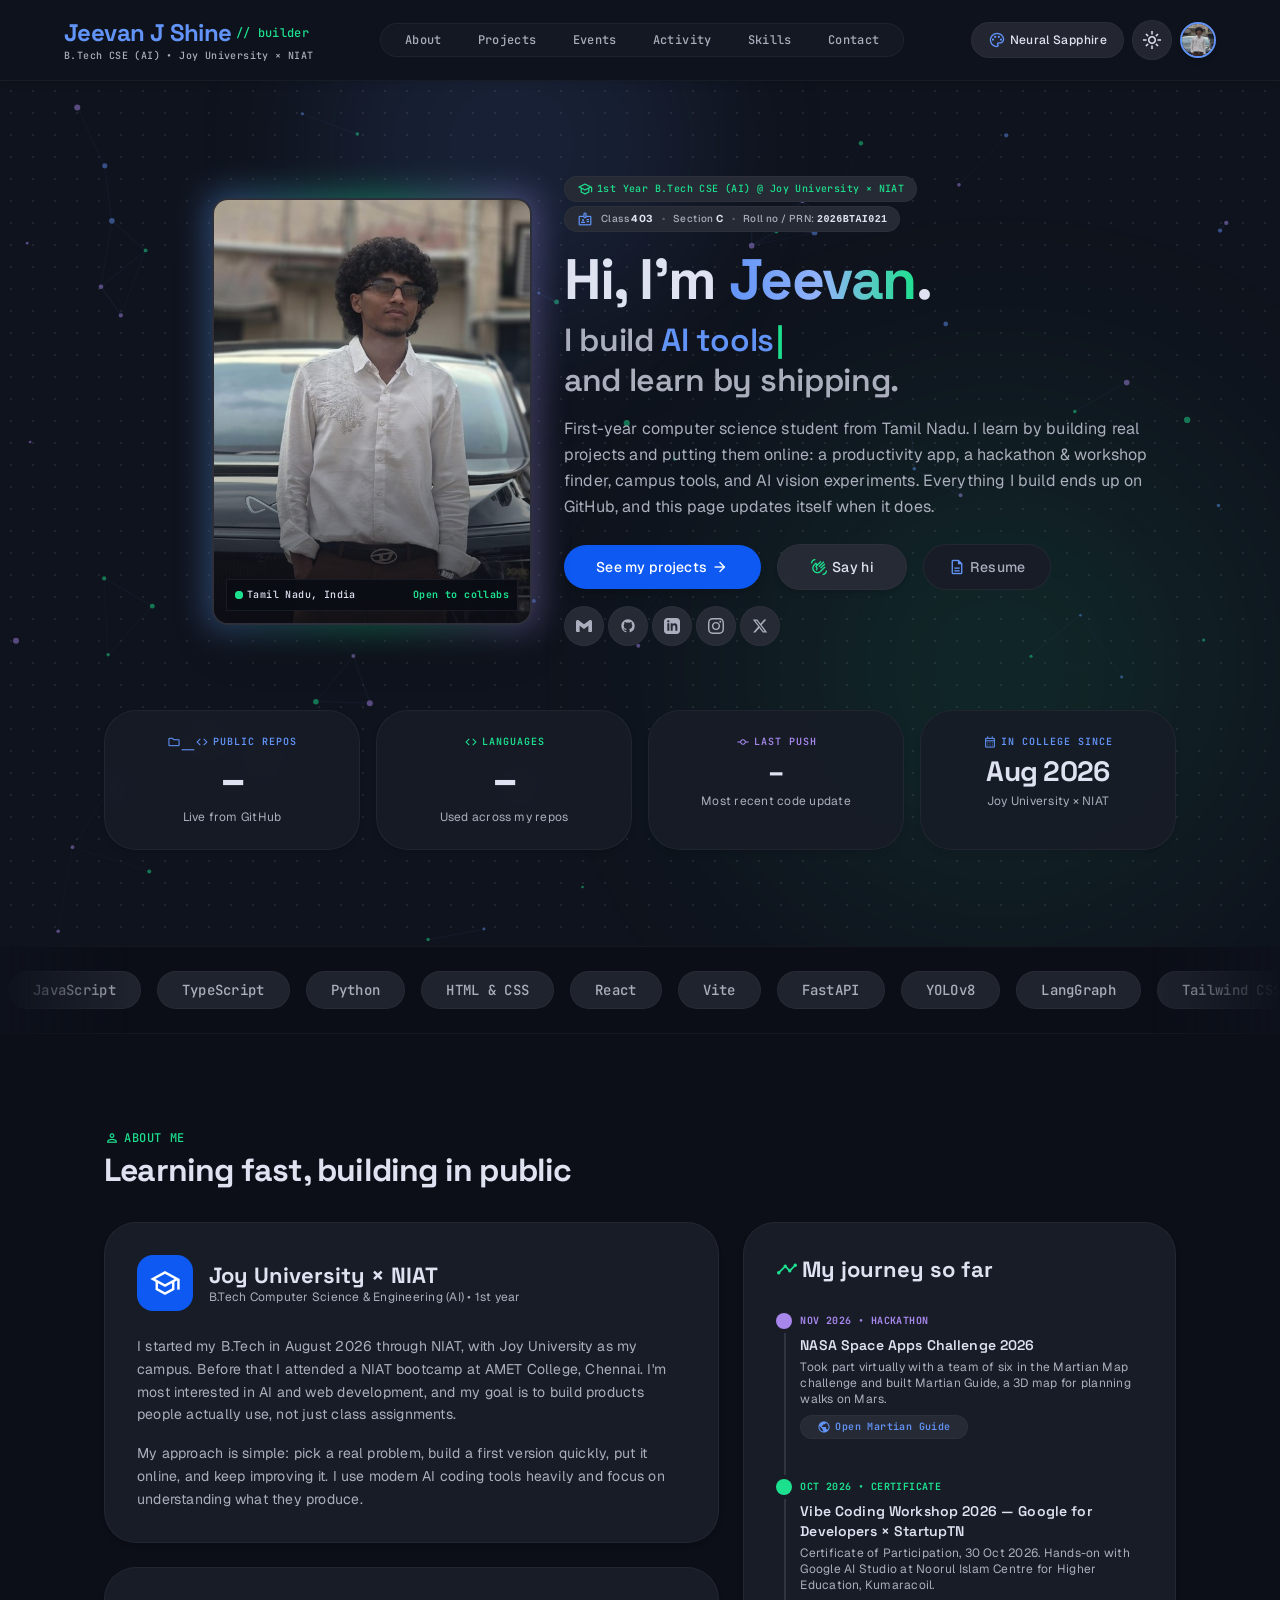
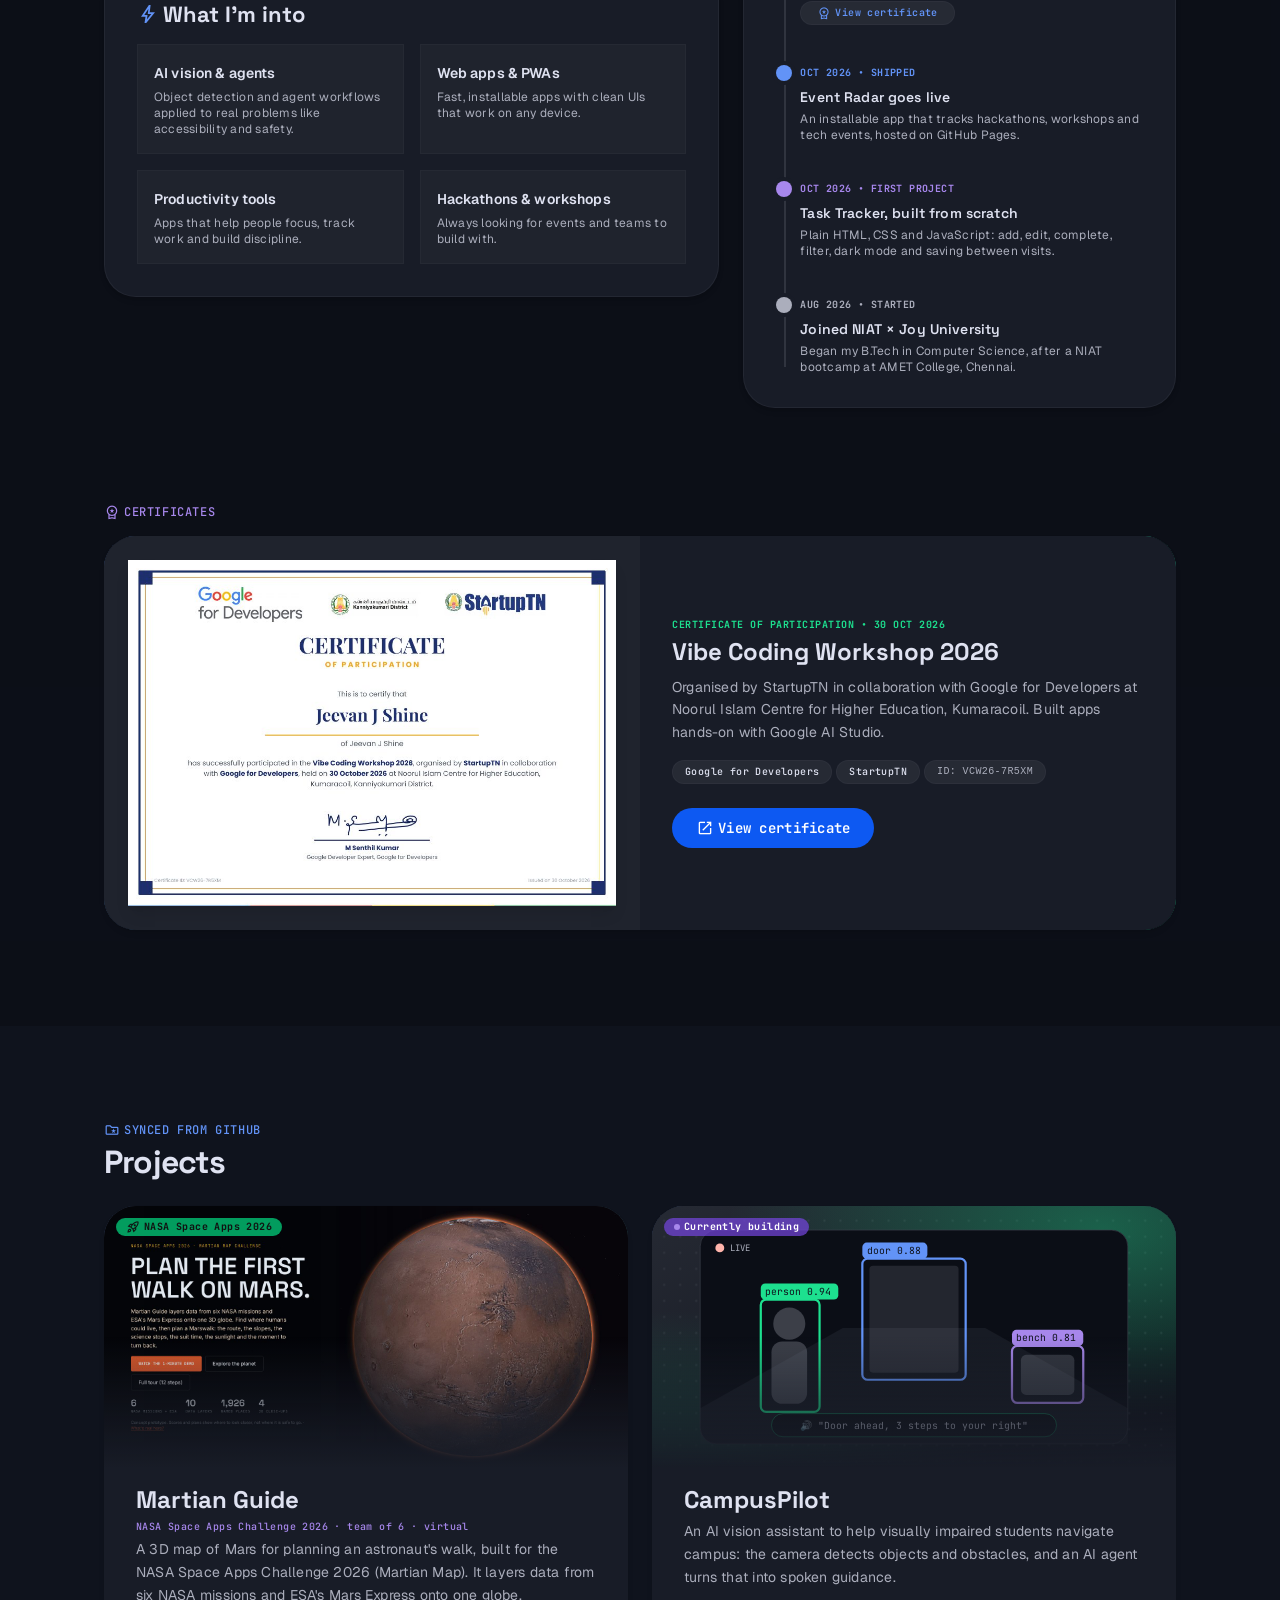
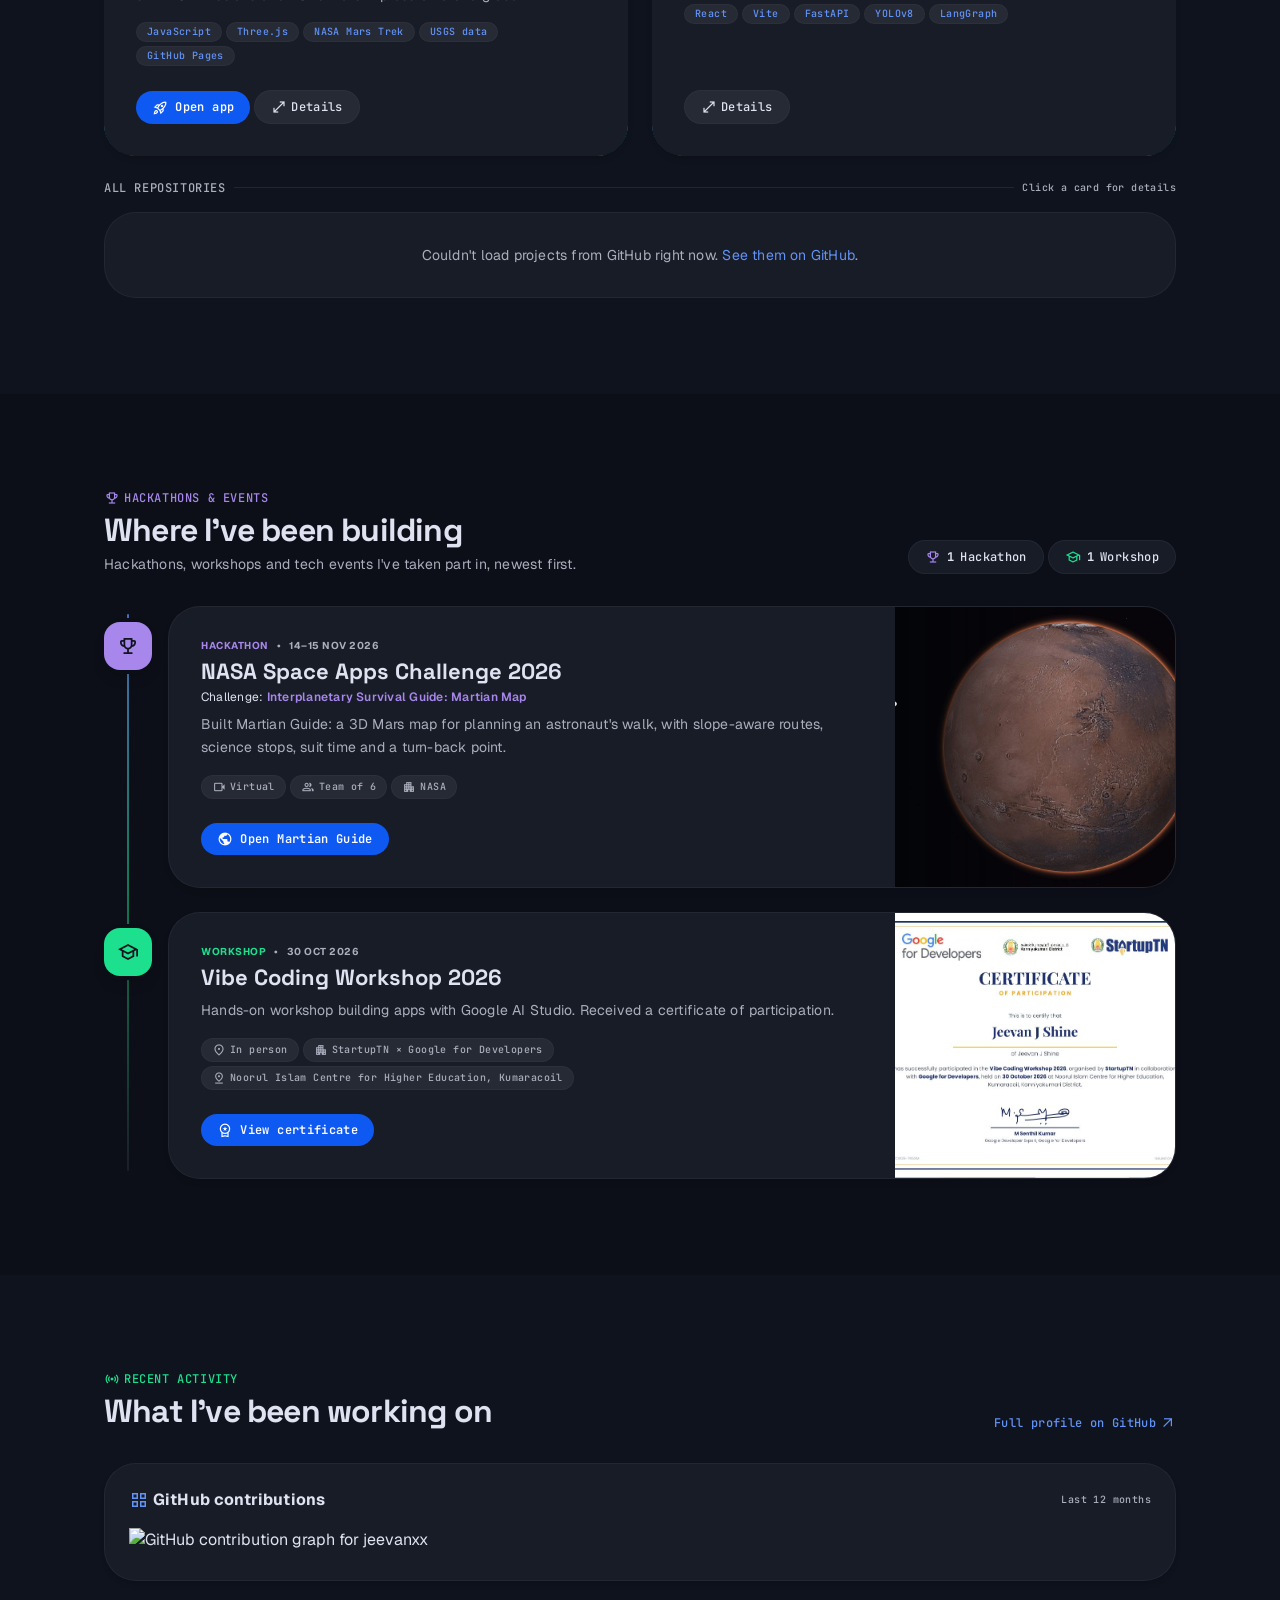
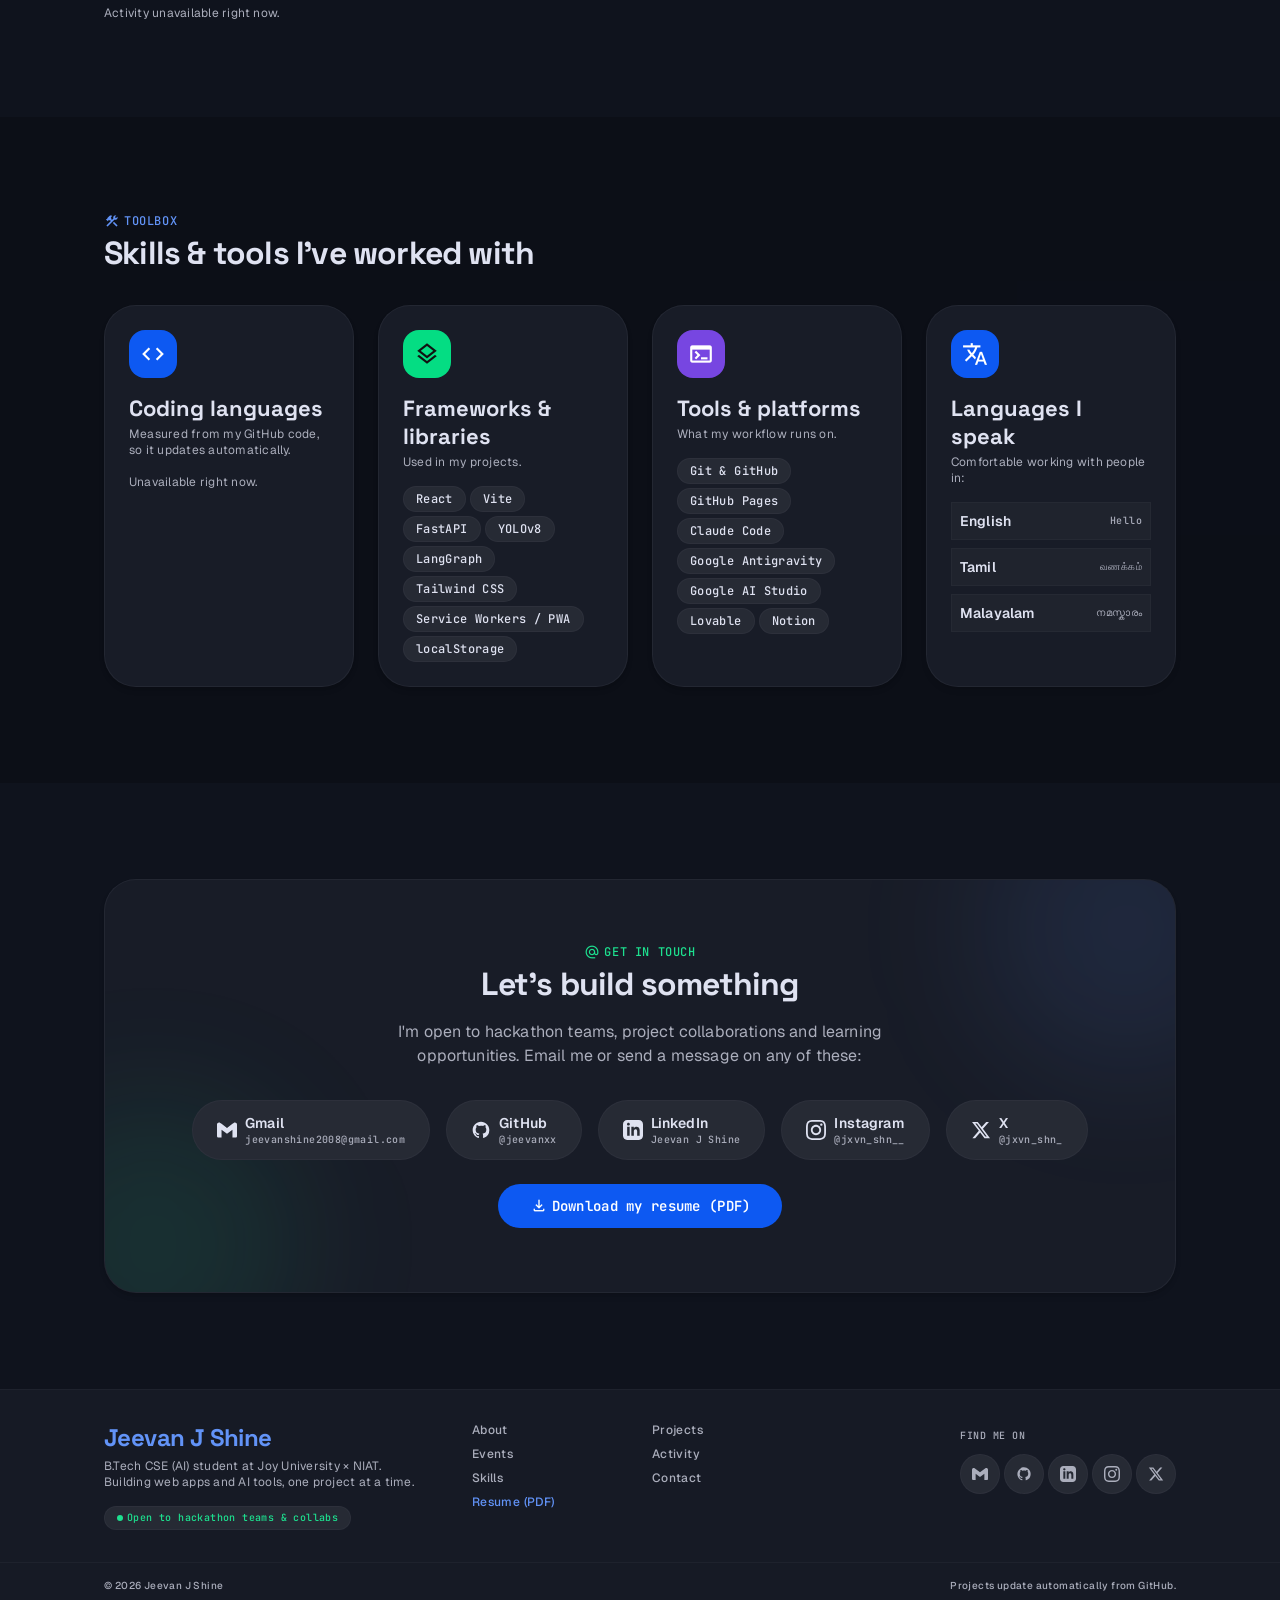
==== commit 0f515135: "3D upgrade: neural-core hero scene (network, pulses, glow, scroll + click reactions), page-wide 3D s" ====
--- a/index.html
+++ b/index.html
@@ -248,8 +248,10 @@
     }
 
     /* Scroll reveal */
-    .reveal { opacity: 0; transform: translateY(24px); transition: opacity .7s cubic-bezier(.2,.7,.2,1), transform .7s cubic-bezier(.2,.7,.2,1); }
+    .reveal { opacity: 0; transform: perspective(1200px) translateY(48px) rotateX(14deg) scale(.96); transform-origin: 50% 0; transition: opacity .8s cubic-bezier(.2,.7,.2,1), transform .9s cubic-bezier(.2,.7,.2,1); }
+    .reveal.flip3d { transform: perspective(1200px) translateY(70px) rotateX(18deg) rotateY(var(--ry, -12deg)) scale(.92); }
     .reveal.is-visible { opacity: 1; transform: none; }
+    .tilt.reveal:not(.is-visible) { transition: opacity .8s cubic-bezier(.2,.7,.2,1), transform .9s cubic-bezier(.2,.7,.2,1); }
     @media (prefers-reduced-motion: reduce) { .reveal { opacity: 1; transform: none; transition: none; } .marquee-track { animation: none !important; } }
 
     /* Tech marquee */
@@ -276,6 +278,16 @@
     .tilt::after { content: ""; position: absolute; inset: 0; border-radius: inherit; pointer-events: none; opacity: 0; transition: opacity .3s;
       background: radial-gradient(circle at var(--gx,50%) var(--gy,50%), rgb(255 255 255 / .14), transparent 55%); }
     .tilt.tilting::after { opacity: 1; }
+    /* 3D cards: layers inside move at different depths while the card tilts */
+    .tilt { --px: 0; --py: 0; }
+    .tilt .depth-img { transform: scale(1.02); transition: transform .5s cubic-bezier(.2,.7,.2,1); will-change: transform; }
+    .tilt.tilting .depth-img { transform: translate3d(calc(var(--px) * -16px), calc(var(--py) * -12px), 0) scale(1.12); transition: transform .12s linear; }
+    .tilt .depth-text { transition: transform .5s cubic-bezier(.2,.7,.2,1); }
+    .tilt.tilting .depth-text { transform: translate3d(calc(var(--px) * 7px), calc(var(--py) * 5px), 0); transition: transform .12s linear; }
+    .tilt.tilting.card3d { box-shadow: calc(var(--px) * -24px) calc(26px + var(--py) * -18px) 60px -18px rgb(0 0 0 / .6), 0 0 0 1px rgb(var(--color-primary) / .45), 0 0 40px -8px rgb(var(--color-primary) / .35); }
+    .card3d:not(.glow-border)::before { content: ""; position: absolute; inset: 0; border-radius: inherit; pointer-events: none; z-index: 2; opacity: 0; transition: opacity .3s;
+      background: linear-gradient(calc(110deg + var(--px) * 40deg), transparent 30%, rgb(255 255 255 / .09) 48%, transparent 66%); }
+    .card3d.tilting:not(.glow-border)::before { opacity: 1; }
     .float-3d { animation: float3d 7s ease-in-out infinite; }
     @keyframes float3d { 0%,100% { transform: translateY(0) rotateX(0) rotateY(0); } 50% { transform: translateY(-12px) rotateX(3deg) rotateY(-4deg); } }
     @media (prefers-reduced-motion: reduce) { .float-3d { animation: none; } }
@@ -298,9 +310,9 @@
     /* Phones/tablets: keep the hero background calm so the text stays readable */
     @media (max-width: 1023px) {
       #neuralCanvas { opacity: .22 !important; }
-      #hero3d { opacity: .35; }
     }
 
+    #bg3d { position: fixed; inset: 0; width: 100vw; height: 100vh; z-index: -1; pointer-events: none; }
     /* Scroll progress bar */
     #scrollProgress { position: fixed; top: 0; left: 0; height: 3px; width: 100%; z-index: 70; transform-origin: 0 50%; transform: scaleX(0);
       background: linear-gradient(90deg, rgb(var(--color-primary)), rgb(var(--color-secondary)), rgb(var(--color-tertiary))); pointer-events: none; }
@@ -351,6 +363,7 @@
 </head>
 <body class="bg-surface font-body-md text-on-surface antialiased selection:bg-secondary-container selection:text-on-secondary-container">
   <div id="scrollProgress" aria-hidden="true"></div>
+  <canvas id="bg3d" aria-hidden="true"></canvas>
 
   <!-- ===================== HEADER ===================== -->
   <header class="fixed top-0 left-0 w-full z-50 bg-surface/85 backdrop-blur-xl border-b border-outline-variant/20 shadow-[0_1px_8px_rgba(0,0,0,0.15)]">
@@ -402,7 +415,7 @@
     </nav>
   </div>
 
-  <main class="w-full pt-20 bg-surface">
+  <main class="w-full pt-20">
     <div class="flex flex-col w-full relative overflow-x-hidden">
 
       <!-- ===================== HERO ===================== -->
@@ -412,7 +425,7 @@
         <div class="absolute -top-32 left-1/4 w-96 h-96 rounded-full bg-primary/10 blur-3xl pointer-events-none"></div>
         <div class="absolute bottom-10 right-10 w-[30rem] h-[30rem] rounded-full bg-secondary/10 blur-[120px] pointer-events-none"></div>
 
-        <div class="relative z-10 max-w-[1200px] w-full mx-auto px-margin-sm lg:px-margin-lg">
+        <div class="relative z-10 max-w-[1200px] w-full mx-auto px-margin-sm lg:px-margin-lg" id="heroInner">
           <div class="grid grid-cols-1 lg:grid-cols-12 gap-space-xl items-center">
             <!-- Portrait -->
             <div class="lg:col-span-5 flex justify-center lg:justify-end order-1">
@@ -434,9 +447,17 @@
 
             <!-- Intro -->
             <div class="lg:col-span-7 flex flex-col items-start order-2">
-              <div class="inline-flex items-center gap-space-xs px-3 py-1 rounded-full bg-surface-container-high border border-outline-variant/30 font-label-sm text-label-sm text-secondary mb-space-md">
-                <span class="material-symbols-outlined text-[16px]">school</span>
-                1st Year B.Tech CSE (AI) @ Joy University × NIAT
+              <div class="flex flex-wrap items-center gap-space-xs mb-space-md">
+                <div class="inline-flex items-center gap-space-xs px-3 py-1 rounded-full bg-surface-container-high border border-outline-variant/30 font-label-sm text-label-sm text-secondary">
+                  <span class="material-symbols-outlined text-[16px]">school</span>
+                  1st Year B.Tech CSE (AI) @ Joy University × NIAT
+                </div>
+                <div class="inline-flex flex-wrap items-center gap-x-space-sm gap-y-0.5 px-3 py-1 rounded-full bg-surface-container-high border border-outline-variant/30 font-label-sm text-label-sm text-on-surface-variant">
+                  <span class="material-symbols-outlined text-[16px] text-primary">badge</span>
+                  <span>Class <b class="text-on-surface">403</b></span><span class="opacity-40">•</span>
+                  <span>Section <b class="text-on-surface">C</b></span><span class="opacity-40">•</span>
+                  <span>Roll no / PRN: <b class="text-on-surface font-mono">2026BTAI021</b></span>
+                </div>
               </div>
               <h1 class="font-display-lg text-display-sm sm:text-display-md lg:text-display-lg font-bold text-on-surface tracking-tight leading-none">
                 Hi, I'm <span class="bg-clip-text text-transparent bg-gradient-to-r from-primary via-primary-fixed to-secondary">Jeevan</span>.
@@ -491,12 +512,12 @@
       </section>
 
       <!-- ===================== TECH MARQUEE ===================== -->
-      <div class="w-full bg-surface-container-lowest border-y border-outline-variant/20 py-space-lg marquee-mask overflow-hidden" aria-label="Technologies I use">
+      <div class="w-full bg-surface-container-lowest/70 backdrop-blur-sm border-y border-outline-variant/20 py-space-lg marquee-mask overflow-hidden" aria-label="Technologies I use">
         <div class="marquee-track"><span class="mx-space-sm px-space-lg py-2 rounded-full bg-surface-container border border-outline-variant/30 font-label-lg text-label-lg text-on-surface-variant whitespace-nowrap">JavaScript</span><span class="mx-space-sm px-space-lg py-2 rounded-full bg-surface-container border border-outline-variant/30 font-label-lg text-label-lg text-on-surface-variant whitespace-nowrap">TypeScript</span><span class="mx-space-sm px-space-lg py-2 rounded-full bg-surface-container border border-outline-variant/30 font-label-lg text-label-lg text-on-surface-variant whitespace-nowrap">Python</span><span class="mx-space-sm px-space-lg py-2 rounded-full bg-surface-container border border-outline-variant/30 font-label-lg text-label-lg text-on-surface-variant whitespace-nowrap">HTML &amp; CSS</span><span class="mx-space-sm px-space-lg py-2 rounded-full bg-surface-container border border-outline-variant/30 font-label-lg text-label-lg text-on-surface-variant whitespace-nowrap">React</span><span class="mx-space-sm px-space-lg py-2 rounded-full bg-surface-container border border-outline-variant/30 font-label-lg text-label-lg text-on-surface-variant whitespace-nowrap">Vite</span><span class="mx-space-sm px-space-lg py-2 rounded-full bg-surface-container border border-outline-variant/30 font-label-lg text-label-lg text-on-surface-variant whitespace-nowrap">FastAPI</span><span class="mx-space-sm px-space-lg py-2 rounded-full bg-surface-container border border-outline-variant/30 font-label-lg text-label-lg text-on-surface-variant whitespace-nowrap">YOLOv8</span><span class="mx-space-sm px-space-lg py-2 rounded-full bg-surface-container border border-outline-variant/30 font-label-lg text-label-lg text-on-surface-variant whitespace-nowrap">LangGraph</span><span class="mx-space-sm px-space-lg py-2 rounded-full bg-surface-container border border-outline-variant/30 font-label-lg text-label-lg text-on-surface-variant whitespace-nowrap">Tailwind CSS</span><span class="mx-space-sm px-space-lg py-2 rounded-full bg-surface-container border border-outline-variant/30 font-label-lg text-label-lg text-on-surface-variant whitespace-nowrap">PWAs</span><span class="mx-space-sm px-space-lg py-2 rounded-full bg-surface-container border border-outline-variant/30 font-label-lg text-label-lg text-on-surface-variant whitespace-nowrap">Git &amp; GitHub</span><span class="mx-space-sm px-space-lg py-2 rounded-full bg-surface-container border border-outline-variant/30 font-label-lg text-label-lg text-on-surface-variant whitespace-nowrap">GitHub Pages</span><span class="mx-space-sm px-space-lg py-2 rounded-full bg-surface-container border border-outline-variant/30 font-label-lg text-label-lg text-on-surface-variant whitespace-nowrap">Claude Code</span><span class="mx-space-sm px-space-lg py-2 rounded-full bg-surface-container border border-outline-variant/30 font-label-lg text-label-lg text-on-surface-variant whitespace-nowrap">Google AI Studio</span><span class="mx-space-sm px-space-lg py-2 rounded-full bg-surface-container border border-outline-variant/30 font-label-lg text-label-lg text-on-surface-variant whitespace-nowrap">Lovable</span><span class="mx-space-sm px-space-lg py-2 rounded-full bg-surface-container border border-outline-variant/30 font-label-lg text-label-lg text-on-surface-variant whitespace-nowrap">JavaScript</span><span class="mx-space-sm px-space-lg py-2 rounded-full bg-surface-container border border-outline-variant/30 font-label-lg text-label-lg text-on-surface-variant whitespace-nowrap">TypeScript</span><span class="mx-space-sm px-space-lg py-2 rounded-full bg-surface-container border border-outline-variant/30 font-label-lg text-label-lg text-on-surface-variant whitespace-nowrap">Python</span><span class="mx-space-sm px-space-lg py-2 rounded-full bg-surface-container border border-outline-variant/30 font-label-lg text-label-lg text-on-surface-variant whitespace-nowrap">HTML &amp; CSS</span><span class="mx-space-sm px-space-lg py-2 rounded-full bg-surface-container border border-outline-variant/30 font-label-lg text-label-lg text-on-surface-variant whitespace-nowrap">React</span><span class="mx-space-sm px-space-lg py-2 rounded-full bg-surface-container border border-outline-variant/30 font-label-lg text-label-lg text-on-surface-variant whitespace-nowrap">Vite</span><span class="mx-space-sm px-space-lg py-2 rounded-full bg-surface-container border border-outline-variant/30 font-label-lg text-label-lg text-on-surface-variant whitespace-nowrap">FastAPI</span><span class="mx-space-sm px-space-lg py-2 rounded-full bg-surface-container border border-outline-variant/30 font-label-lg text-label-lg text-on-surface-variant whitespace-nowrap">YOLOv8</span><span class="mx-space-sm px-space-lg py-2 rounded-full bg-surface-container border border-outline-variant/30 font-label-lg text-label-lg text-on-surface-variant whitespace-nowrap">LangGraph</span><span class="mx-space-sm px-space-lg py-2 rounded-full bg-surface-container border border-outline-variant/30 font-label-lg text-label-lg text-on-surface-variant whitespace-nowrap">Tailwind CSS</span><span class="mx-space-sm px-space-lg py-2 rounded-full bg-surface-container border border-outline-variant/30 font-label-lg text-label-lg text-on-surface-variant whitespace-nowrap">PWAs</span><span class="mx-space-sm px-space-lg py-2 rounded-full bg-surface-container border border-outline-variant/30 font-label-lg text-label-lg text-on-surface-variant whitespace-nowrap">Git &amp; GitHub</span><span class="mx-space-sm px-space-lg py-2 rounded-full bg-surface-container border border-outline-variant/30 font-label-lg text-label-lg text-on-surface-variant whitespace-nowrap">GitHub Pages</span><span class="mx-space-sm px-space-lg py-2 rounded-full bg-surface-container border border-outline-variant/30 font-label-lg text-label-lg text-on-surface-variant whitespace-nowrap">Claude Code</span><span class="mx-space-sm px-space-lg py-2 rounded-full bg-surface-container border border-outline-variant/30 font-label-lg text-label-lg text-on-surface-variant whitespace-nowrap">Google AI Studio</span><span class="mx-space-sm px-space-lg py-2 rounded-full bg-surface-container border border-outline-variant/30 font-label-lg text-label-lg text-on-surface-variant whitespace-nowrap">Lovable</span></div>
       </div>
 
       <!-- ===================== ABOUT ===================== -->
-      <section class="w-full bg-surface-container-lowest py-24" id="about">
+      <section class="w-full bg-surface-container-lowest/75 py-24" id="about">
         <div class="max-w-[1200px] mx-auto px-margin-sm lg:px-margin-lg">
           <div class="flex items-center gap-space-xs text-secondary font-label-md text-label-md uppercase tracking-wider mb-space-xs">
             <span class="material-symbols-outlined text-[16px]">person</span> About me
@@ -599,7 +620,7 @@
       </section>
 
       <!-- ===================== CERTIFICATES ===================== -->
-      <section class="w-full bg-surface-container-lowest pb-24" id="certificates">
+      <section class="w-full bg-surface-container-lowest/75 pb-24" id="certificates">
         <div class="max-w-[1200px] mx-auto px-margin-sm lg:px-margin-lg">
           <div class="flex items-center gap-space-xs text-tertiary font-label-md text-label-md uppercase tracking-wider mb-space-md">
             <span class="material-symbols-outlined text-[16px]">workspace_premium</span> Certificates <span id="certCount"></span>
@@ -628,7 +649,7 @@
       </section>
 
       <!-- ===================== PROJECTS (auto from GitHub) ===================== -->
-      <section class="w-full bg-surface py-24" id="projects">
+      <section class="w-full bg-surface/60 py-24" id="projects">
         <div class="max-w-[1200px] mx-auto px-margin-sm lg:px-margin-lg">
           <div class="flex flex-col md:flex-row md:items-end justify-between mb-space-lg gap-space-md">
             <div>
@@ -653,7 +674,7 @@
       </section>
 
       <!-- ===================== EVENTS (edit events.json) ===================== -->
-      <section class="w-full bg-surface-container-lowest py-24" id="events">
+      <section class="w-full bg-surface-container-lowest/75 py-24" id="events">
         <div class="max-w-[1200px] mx-auto px-margin-sm lg:px-margin-lg">
           <div class="flex flex-col md:flex-row md:items-end justify-between mb-space-xl gap-space-md">
             <div>
@@ -672,7 +693,7 @@
       </section>
 
       <!-- ===================== ACTIVITY ===================== -->
-      <section class="w-full bg-surface py-24" id="activity">
+      <section class="w-full bg-surface/60 py-24" id="activity">
         <div class="max-w-[1200px] mx-auto px-margin-sm lg:px-margin-lg">
           <div class="flex flex-col md:flex-row md:items-end justify-between mb-space-xl gap-space-md">
             <div>
@@ -704,7 +725,7 @@
       </section>
 
       <!-- ===================== SKILLS ===================== -->
-      <section class="w-full bg-surface-container-lowest py-24" id="skills">
+      <section class="w-full bg-surface-container-lowest/75 py-24" id="skills">
         <div class="max-w-[1200px] mx-auto px-margin-sm lg:px-margin-lg">
           <div class="flex items-center gap-space-xs text-primary font-label-md text-label-md uppercase tracking-wider mb-space-xs">
             <span class="material-symbols-outlined text-[16px]">construction</span> Toolbox
@@ -767,7 +788,7 @@
       </section>
 
       <!-- ===================== CONTACT ===================== -->
-      <section class="w-full bg-surface py-24" id="contact">
+      <section class="w-full bg-surface/60 py-24" id="contact">
         <div class="max-w-[1200px] mx-auto px-margin-sm lg:px-margin-lg">
           <div class="p-space-xl lg:p-16 rounded-lg bg-surface-container-low border border-outline-variant/30 shadow-md text-center relative overflow-hidden">
             <div class="absolute -top-24 -right-24 w-72 h-72 rounded-full bg-primary/10 blur-3xl pointer-events-none"></div>
@@ -821,7 +842,7 @@
     </div>
   </main>
 
-  <footer class="w-full bg-surface-container-low border-t border-outline-variant/20">
+  <footer class="w-full bg-surface-container-low/90 backdrop-blur-md border-t border-outline-variant/20">
     <div class="max-w-[1200px] mx-auto px-margin-sm lg:px-margin-lg py-space-xl grid grid-cols-1 md:grid-cols-3 gap-space-xl">
       <div>
         <a href="#" class="font-headline-sm text-headline-sm text-primary font-bold tracking-tight">Jeevan J Shine</a>
@@ -903,7 +924,11 @@
         if (e.isIntersecting) { e.target.classList.add('is-visible'); io.unobserve(e.target); }
       }), { threshold: 0.12 });
       window.observeReveal = els => els.forEach((el, i) => {
-        el.classList.add('reveal'); el.style.transitionDelay = `${Math.min(i % 6, 5) * 70}ms`; io.observe(el);
+        el.classList.add('reveal'); el.style.transitionDelay = `${Math.min(i % 6, 5) * 70}ms`;
+        if (el.matches('.project-card, .highlight-card, #eventList > article')) { el.classList.add('flip3d'); el.style.setProperty('--ry', `${i % 2 ? 12 : -12}deg`); }
+        io.observe(el);
+        // remove the stagger delay once shown, so hover/tilt reacts instantly
+        el.addEventListener('transitionend', () => { if (el.classList.contains('is-visible')) el.style.transitionDelay = ''; }, { once: true });
       });
       window.observeReveal(document.querySelectorAll('main section:not(:first-child) > div > *'));
     })();
@@ -1164,13 +1189,13 @@
         const topics = (r.topics || []).slice(0, 3).map(t =>
           `<span class="px-2.5 py-0.5 rounded-full bg-surface-container-high border border-outline-variant/30 font-label-sm text-label-sm text-on-surface-variant">${esc(t)}</span>`).join('');
         return `
-          <article data-tilt-max="6" tabindex="0" role="button" aria-label="${esc(titleOf(r))}: open details" data-name="${esc(r.name)}" class="tilt project-card ${i === 0 ? 'md:col-span-2' : ''} rounded-lg bg-surface-container-low border border-outline-variant/30 shadow-md flex flex-col justify-between group hover:bg-surface-container hover:border-primary/40 transition-all hover:-translate-y-1 overflow-hidden" data-category="${esc(lang)}">
+          <article data-tilt-max="10" tabindex="0" role="button" aria-label="${esc(titleOf(r))}: open details" data-name="${esc(r.name)}" class="tilt card3d project-card ${i === 0 ? 'md:col-span-2' : ''} rounded-lg bg-surface-container-low border border-outline-variant/30 shadow-md flex flex-col justify-between group hover:bg-surface-container hover:border-primary/40 overflow-hidden" data-category="${esc(lang)}">
             <div class="block relative overflow-hidden bg-surface-container-high aspect-[2/1] border-b border-outline-variant/30">
-              <div class="w-full h-full group-hover:scale-105 transition-transform duration-700">${Thumbs.for(r.name, titleOf(r), r.language, note(r).thumbnail)}</div>
+              <div class="depth-img w-full h-full">${Thumbs.for(r.name, titleOf(r), r.language, note(r).thumbnail)}</div>
               ${i === 0 ? '<span class="absolute top-3 left-3 px-2.5 py-0.5 rounded-full bg-surface-dim/90 backdrop-blur-md border border-outline-variant/30 font-label-sm text-label-sm text-secondary font-bold">★ Featured</span>' : ''}
               <span class="absolute bottom-3 right-3 px-2.5 py-1 rounded-full bg-surface-dim/90 backdrop-blur-md border border-outline-variant/30 font-label-sm text-label-sm text-on-surface flex items-center gap-1 opacity-0 translate-y-1 group-hover:opacity-100 group-hover:translate-y-0 group-focus-visible:opacity-100 transition-all"><span class="material-symbols-outlined text-[14px]">open_in_full</span> Details</span>
             </div>
-            <div class="p-space-xl pb-0 flex-1">
+            <div class="depth-text p-space-xl pb-0 flex-1">
               <div class="flex items-start justify-between gap-space-sm">
                 <h3 class="font-title-lg text-title-lg text-on-surface font-bold group-hover:text-primary transition-colors">${esc(titleOf(r))}</h3>
                 ${live ? '<span class="shrink-0 mt-1 px-2.5 py-0.5 rounded-full bg-secondary-container/70 text-on-secondary-container font-label-sm text-label-sm font-bold flex items-center gap-1"><span class="w-1.5 h-1.5 rounded-full bg-secondary animate-pulse"></span>Live</span>' : ''}
@@ -1246,13 +1271,13 @@
           ? `<span class="px-2.5 py-0.5 rounded-full bg-tertiary-container/70 text-on-tertiary-container font-label-sm text-label-sm font-bold flex items-center gap-1"><span class="w-1.5 h-1.5 rounded-full bg-tertiary animate-pulse"></span>${esc(h.badge || 'In progress')}</span>`
           : `<span class="px-2.5 py-0.5 rounded-full bg-secondary-container/70 text-on-secondary-container font-label-sm text-label-sm font-bold flex items-center gap-1"><span class="material-symbols-outlined text-[14px]">${esc(h.icon || 'star')}</span>${esc(h.badge || 'Live')}</span>`;
         box.innerHTML = list.map((h, i) => `
-          <article tabindex="0" role="button" aria-label="${esc(h.title)}: open details" data-i="${i}" class="highlight-card glow-border group rounded-lg bg-surface-container-low shadow-md overflow-hidden flex flex-col hover:-translate-y-1 transition-transform">
+          <article data-tilt-max="7" tabindex="0" role="button" aria-label="${esc(h.title)}: open details" data-i="${i}" class="tilt card3d highlight-card glow-border group rounded-lg bg-surface-container-low shadow-md overflow-hidden flex flex-col">
             <div class="relative aspect-[2/1] overflow-hidden bg-surface-container-high">
-              <div class="w-full h-full group-hover:scale-105 transition-transform duration-700">${thumbOf(h)}</div>
+              <div class="depth-img w-full h-full">${thumbOf(h)}</div>
               <div class="absolute inset-0 bg-gradient-to-t from-surface-container-low via-transparent to-transparent pointer-events-none"></div>
               <div class="absolute top-3 left-3">${statusPill(h)}</div>
             </div>
-            <div class="p-space-xl pt-space-md flex-1 flex flex-col">
+            <div class="depth-text p-space-xl pt-space-md flex-1 flex flex-col">
               <h3 class="font-headline-sm text-headline-sm text-on-surface font-bold group-hover:text-primary transition-colors">${esc(h.title)}</h3>
               ${h.event ? `<span class="font-label-sm text-label-sm text-tertiary mt-1">${esc(h.event)}</span>` : ''}
               <p class="font-body-md text-body-md text-on-surface-variant mt-space-xs leading-relaxed">${esc(h.description)}</p>
@@ -1511,12 +1536,19 @@
     (function initScrollUI() {
       const bar = document.getElementById('scrollProgress'), btn = document.getElementById('backToTop');
       const ring = btn && btn.querySelector('circle.ring'), C = 138.2;
+      const heroInner = document.getElementById('heroInner'), reduceMotion = matchMedia('(prefers-reduced-motion: reduce)').matches;
+      if (heroInner) heroInner.style.transformOrigin = '50% 0';
       let ticking = false;
       const update = () => {
         const max = document.documentElement.scrollHeight - innerHeight, p = max > 0 ? Math.min(1, scrollY / max) : 0;
         if (bar) bar.style.transform = `scaleX(${p})`;
         if (btn) btn.classList.toggle('show', scrollY > innerHeight * 0.8);
         if (ring) ring.style.strokeDashoffset = C * (1 - p);
+        if (heroInner && !reduceMotion) {           // hero content tips back into the screen as you scroll away
+          const h = Math.min(1, scrollY / Math.max(1, heroInner.parentElement.clientHeight));
+          heroInner.style.transform = h > 0 ? `perspective(1400px) translate3d(0, ${h * 60}px, ${-h * 260}px) rotateX(${h * 16}deg)` : '';
+          heroInner.style.opacity = String(1 - h * .85);
+        }
         ticking = false;
       };
       addEventListener('scroll', () => { if (!ticking) { ticking = true; requestAnimationFrame(update); } }, { passive: true });
@@ -1887,7 +1919,17 @@
       const camera = new THREE.PerspectiveCamera(45, 1, 0.1, 100);
       camera.position.set(0, 0, 9);
       const rgb = s => new THREE.Color(...s.split(',').map(v => +v / 255));
-      const pts = (size, opacity = 0.9) => new THREE.PointsMaterial({ size, transparent: true, opacity, depthWrite: false });
+      const glowMats = [];
+      const addGlow = m => { glowMats.push(m); return m; };   // additive in dark mode, normal in light mode
+      let _glowTex = null;
+      const glowTex = () => {
+        if (_glowTex) return _glowTex;
+        const c = document.createElement('canvas'); c.width = c.height = 128; const x = c.getContext('2d');
+        const gr = x.createRadialGradient(64, 64, 0, 64, 64, 64);
+        gr.addColorStop(0, 'rgba(255,255,255,1)'); gr.addColorStop(.25, 'rgba(255,255,255,.55)'); gr.addColorStop(.6, 'rgba(255,255,255,.12)'); gr.addColorStop(1, 'rgba(255,255,255,0)');
+        x.fillStyle = gr; x.fillRect(0, 0, 128, 128); _glowTex = new THREE.CanvasTexture(c); return _glowTex;
+      };
+      const pts = (size, opacity = 0.9) => new THREE.PointsMaterial({ size: size * 1.9, map: glowTex(), transparent: true, opacity, depthWrite: false });   // soft round dots
       const wire = (opacity = 0.4) => new THREE.MeshBasicMaterial({ wireframe: true, transparent: true, opacity });
       const mats = { p: [], s: [], t: [] };
       const reg = (m, role) => { mats[role].push(m); return m; };
@@ -1904,18 +1946,58 @@
       // ---- Scene variants ----
       const BUILDERS = {
         sphere() {
+          // Neural core: glowing heart, breathing particle sphere, a network of nodes with light pulses, orbit rings and satellites
           const g = new THREE.Group();
-          const shell = new THREE.Mesh(new THREE.IcosahedronGeometry(2.4, 1), reg(wire(.35), 'p'));
+          const glow = new THREE.Sprite(reg(addGlow(new THREE.SpriteMaterial({ map: glowTex(), transparent: true, opacity: .55, depthWrite: false })), 'p'));
+          glow.scale.set(7.5, 7.5, 1);
+          const heart = new THREE.Sprite(reg(addGlow(new THREE.SpriteMaterial({ map: glowTex(), transparent: true, opacity: .8, depthWrite: false })), 's'));
+          heart.scale.set(2.6, 2.6, 1);
+          const shell = new THREE.Mesh(new THREE.IcosahedronGeometry(2.4, 1), reg(wire(.28), 'p'));
+          const shell2 = new THREE.Mesh(new THREE.IcosahedronGeometry(1.05, 1), reg(wire(.5), 't'));
           const innerGeo = new THREE.IcosahedronGeometry(1.55, 4), base = innerGeo.attributes.position.array.slice();
-          const inner = new THREE.Points(innerGeo, reg(pts(.045), 's'));
-          const r1 = new THREE.Points(particleRing(3.3, 420), reg(pts(.04, .85), 't')); r1.rotation.set(1.2, 0, .3);
-          const r2 = new THREE.Points(particleRing(3.9, 300), reg(pts(.04, .85), 'p')); r2.rotation.set(1.9, 0, -.5);
-          g.add(shell, inner, r1, r2);
-          return { g, update(t) {
-            shell.rotation.z = t * .05; r1.rotation.y = t * .25; r2.rotation.y = -t * .18;
+          const inner = new THREE.Points(innerGeo, reg(addGlow(pts(.045)), 's'));
+          // Network nodes on a sphere + links between near neighbours
+          const N = 90, nodes = [];
+          for (let i = 0; i < N; i++) {
+            const u = Math.random() * 2 - 1, th = Math.random() * Math.PI * 2, r = 2.55 + Math.random() * .55, q = Math.sqrt(1 - u * u);
+            nodes.push(new THREE.Vector3(q * Math.cos(th) * r, u * r, q * Math.sin(th) * r));
+          }
+          const nodeGeo = new THREE.BufferGeometry().setFromPoints(nodes);
+          const nodePts = new THREE.Points(nodeGeo, reg(addGlow(pts(.11, .95)), 's'));
+          const edges = [], seg = [];
+          for (let i = 0; i < N; i++) for (let j = i + 1; j < N; j++) if (nodes[i].distanceTo(nodes[j]) < 1.15) { edges.push([i, j]); seg.push(nodes[i], nodes[j]); }
+          const links = new THREE.LineSegments(new THREE.BufferGeometry().setFromPoints(seg), reg(addGlow(new THREE.LineBasicMaterial({ transparent: true, opacity: .32, depthWrite: false })), 'p'));
+          // Pulses running along the links
+          const P = Math.min(60, edges.length), pulseArr = new Float32Array(P * 3), pulses = [];
+          for (let i = 0; i < P; i++) pulses.push({ e: edges[(Math.random() * edges.length) | 0], k: Math.random(), v: .4 + Math.random() * .9 });
+          const pulseGeo = new THREE.BufferGeometry(); pulseGeo.setAttribute('position', new THREE.BufferAttribute(pulseArr, 3));
+          const pulsePts = new THREE.Points(pulseGeo, reg(addGlow(pts(.16, 1)), 't'));
+          // Orbit rings with satellites
+          const r1 = new THREE.Points(particleRing(3.45, 520), reg(addGlow(pts(.04, .85)), 't')); r1.rotation.set(1.2, 0, .3);
+          const r2 = new THREE.Points(particleRing(4.05, 380), reg(addGlow(pts(.04, .8)), 'p')); r2.rotation.set(1.9, 0, -.5);
+          const sats = [[r1, 3.45, 's', .55], [r2, 4.05, 'p', -.4], [r1, 3.45, 'p', .55, Math.PI]].map(([ring, rad, role, speed, off = 0]) => {
+            const m = new THREE.Mesh(new THREE.OctahedronGeometry(.13, 0), reg(new THREE.MeshBasicMaterial({ transparent: true, opacity: .95 }), role));
+            const halo = new THREE.Sprite(reg(addGlow(new THREE.SpriteMaterial({ map: glowTex(), transparent: true, opacity: .7, depthWrite: false })), role)); halo.scale.set(.9, .9, 1); m.add(halo);
+            ring.add(m); return { m, rad, speed, off };
+          });
+          g.add(glow, shell, shell2, inner, heart, links, nodePts, pulsePts, r1, r2);
+          return { g, update(t, kick) {
+            shell.rotation.z = t * .05; shell.rotation.y = -t * .03; shell2.rotation.x = t * .3; shell2.rotation.y = t * .22;
+            r1.rotation.y = t * .25; r2.rotation.y = -t * .18;
+            links.rotation.y = nodePts.rotation.y = pulsePts.rotation.y = t * .04;
+            sats.forEach(s => { const a = t * s.speed + s.off; s.m.position.set(Math.cos(a) * s.rad, 0, Math.sin(a) * s.rad); s.m.rotation.y = t * 2; });
+            const pul = 1 + .08 * Math.sin(t * 2.2) + kick * .6;
+            heart.scale.set(2.6 * pul, 2.6 * pul, 1); glow.material.opacity = .45 + .15 * Math.sin(t * 1.3) + kick * .3;
             const p = innerGeo.attributes.position.array;
-            for (let i = 0; i < p.length; i += 3) { const k = 1 + .06 * Math.sin(t * 1.6 + base[i] * 2.2 + base[i + 1] * 1.7); p[i] = base[i] * k; p[i + 1] = base[i + 1] * k; p[i + 2] = base[i + 2] * k; }
+            for (let i = 0; i < p.length; i += 3) { const k = 1 + .06 * Math.sin(t * 1.6 + base[i] * 2.2 + base[i + 1] * 1.7) + kick * .25; p[i] = base[i] * k; p[i + 1] = base[i + 1] * k; p[i + 2] = base[i + 2] * k; }
             innerGeo.attributes.position.needsUpdate = true;
+            for (let i = 0; i < P; i++) {
+              const q = pulses[i]; q.k += .012 * q.v * (1 + kick * 4);
+              if (q.k >= 1) { q.k = 0; q.e = edges[(Math.random() * edges.length) | 0]; }
+              const A = nodes[q.e[0]], B = nodes[q.e[1]];
+              pulseArr[i * 3] = A.x + (B.x - A.x) * q.k; pulseArr[i * 3 + 1] = A.y + (B.y - A.y) * q.k; pulseArr[i * 3 + 2] = A.z + (B.z - A.z) * q.k;
+            }
+            pulseGeo.attributes.position.needsUpdate = true;
           } };
         },
         knot() {
@@ -2006,12 +2088,12 @@
       const starGeo = new THREE.BufferGeometry(); starGeo.setAttribute('position', new THREE.BufferAttribute(starA, 3));
       const starMat = pts(.035, .6); const stars = new THREE.Points(starGeo, starMat); scene.add(stars);
 
-      let active = null, activeName = '', lastColors = '';
+      let active = null, activeName = '', lastColors = '', baseScale = 1;
       function disposeGroup(g) { g.traverse(o => { o.geometry && o.geometry.dispose(); o.material && o.material.dispose && o.material.dispose(); }); }
       function setScene(name) {
         if (name === activeName) return;
         if (active) { scene.remove(active.g); disposeGroup(active.g); }
-        mats.p = []; mats.s = []; mats.t = [];
+        mats.p = []; mats.s = []; mats.t = []; glowMats.length = 0;
         active = (BUILDERS[name] || BUILDERS.sphere)(); activeName = name; lastColors = '';
         scene.add(active.g); layout();
       }
@@ -2021,6 +2103,7 @@
         if (key === lastColors) return; lastColors = key;
         mats.p.forEach(m => m.color = rgb(c.primaryRgb)); mats.s.forEach(m => m.color = rgb(c.secondaryRgb)); mats.t.forEach(m => m.color = rgb(c.tertiaryRgb));
         starMat.color = rgb(c.mode === 'dark' ? '255,255,255' : c.primaryRgb); starMat.opacity = c.mode === 'dark' ? .6 : .3;
+        glowMats.forEach(m => { m.blending = c.mode === 'dark' ? THREE.AdditiveBlending : THREE.NormalBlending; m.needsUpdate = true; });
       }
       function layout() {
         const w = hero.clientWidth, h = hero.clientHeight;
@@ -2029,7 +2112,7 @@
         const wide = w >= 1024;
         if (active.noScale) { active.g.position.set(0, 0, 0); active.g.scale.setScalar(1); return; }
         active.g.position.set(wide ? -2.35 * (w / h) / 1.6 : 0, wide ? .3 : 1.6, 0);
-        active.g.scale.setScalar(wide ? .95 : .72);
+        baseScale = wide ? 1.08 : .72; active.g.scale.setScalar(baseScale);
       }
       window.addEventListener('resize', layout);
       window.addEventListener('designchange', e => setScene(e.detail.scene));
@@ -2040,6 +2123,8 @@
       let visible = true;
       if (typeof IntersectionObserver === 'function') new IntersectionObserver(([e]) => { visible = e.isIntersecting; }).observe(hero);
 
+      let scrollEase = 0, kick = 0;
+      hero.addEventListener('pointerdown', e => { if (!e.target.closest('a,button')) kick = 1; });
       const clock = new THREE.Clock();
       (function frame() {
         requestAnimationFrame(frame);
@@ -2047,10 +2132,82 @@
         colorize();
         const t = reduce ? 0 : clock.getElapsedTime();
         mouse.x += (mouse.tx - mouse.x) * .05; mouse.y += (mouse.ty - mouse.y) * .05;
-        if (active.fixedRotation) { camera.position.x = mouse.x * .6; camera.position.y = -mouse.y * .3; camera.lookAt(0, 0, 0); }
-        else { camera.position.set(0, 0, 9); camera.lookAt(0, 0, 0); active.g.rotation.y = t * .15 + mouse.x * .5; active.g.rotation.x = mouse.y * .35; }
-        active.update(t);
+        const sp = Math.min(1, Math.max(0, scrollY / Math.max(1, hero.clientHeight)));   // 0 at top, 1 when the hero has scrolled away
+        scrollEase += (sp - scrollEase) * .08; kick *= .93;
+        if (active.fixedRotation) { camera.position.x = mouse.x * .6; camera.position.y = -mouse.y * .3 + scrollEase * 1.2; camera.lookAt(0, 0, 0); }
+        else {
+          camera.position.set(mouse.x * .4, -mouse.y * .25, 9 - scrollEase * 2.5); camera.lookAt(0, 0, 0);
+          active.g.rotation.y = t * .15 + mouse.x * .5 + scrollEase * 2.2; active.g.rotation.x = mouse.y * .35 + scrollEase * .9;
+        }
+        canvas.style.opacity = String((innerWidth < 1024 ? .32 : 1) * (1 - scrollEase * .6));
+        if (!active.noScale) active.g.scale.setScalar(baseScale * (1 + kick * .06));
+        active.update(t, reduce ? 0 : kick);
         stars.rotation.y = t * .01 + mouse.x * .05;
+        renderer.render(scene, camera);
+      })();
+    })();
+
+    /* =====================================================================
+       9. 3D space behind the whole page: particles and wireframe shapes
+          you fly past as you scroll. Follows the theme colours.
+       ===================================================================== */
+    (function initBackground3D() {
+      const canvas = document.getElementById('bg3d');
+      if (!canvas || !window.THREE) { canvas && canvas.remove(); return; }
+      let renderer;
+      try { renderer = new THREE.WebGLRenderer({ canvas, alpha: true, antialias: false, powerPreference: 'low-power' }); }
+      catch (e) { canvas.remove(); return; }
+      const small = innerWidth < 768, reduce = matchMedia('(prefers-reduced-motion: reduce)').matches;
+      renderer.setPixelRatio(small ? 1 : Math.min(devicePixelRatio, 1.5));
+      const scene = new THREE.Scene(), camera = new THREE.PerspectiveCamera(60, 1, .1, 120);
+      const DEPTH = 110;
+      const dot = (() => { const c = document.createElement('canvas'); c.width = c.height = 64; const x = c.getContext('2d'); const g = x.createRadialGradient(32, 32, 0, 32, 32, 32);
+        g.addColorStop(0, 'rgba(255,255,255,1)'); g.addColorStop(.35, 'rgba(255,255,255,.5)'); g.addColorStop(1, 'rgba(255,255,255,0)'); x.fillStyle = g; x.fillRect(0, 0, 64, 64); return new THREE.CanvasTexture(c); })();
+      const layer = (count, size, opacity) => {
+        const a = new Float32Array(count * 3);
+        for (let i = 0; i < count; i++) a.set([(Math.random() - .5) * 34, (Math.random() - .5) * 22, 6 - Math.random() * DEPTH], i * 3);
+        const g = new THREE.BufferGeometry(); g.setAttribute('position', new THREE.BufferAttribute(a, 3));
+        const m = new THREE.PointsMaterial({ size: size * 2, map: dot, transparent: true, opacity, depthWrite: false, sizeAttenuation: true });
+        scene.add(new THREE.Points(g, m)); return m;
+      };
+      const dust = [layer(small ? 700 : 1600, .06, .55), layer(small ? 250 : 500, .12, .7), layer(small ? 60 : 140, .22, .8)];
+      const geos = [new THREE.IcosahedronGeometry(1.2, 0), new THREE.TorusGeometry(1, .28, 10, 40), new THREE.OctahedronGeometry(1.1, 0), new THREE.TorusKnotGeometry(.8, .22, 80, 10), new THREE.DodecahedronGeometry(1, 0), new THREE.TetrahedronGeometry(1.2, 0)];
+      const shapes = [], roles = ['p', 's', 't'];
+      for (let i = 0; i < 14; i++) {
+        const m = new THREE.Mesh(geos[i % geos.length], new THREE.MeshBasicMaterial({ wireframe: true, transparent: true, opacity: .22, depthWrite: false }));
+        const side = i % 2 ? 1 : -1;
+        m.position.set(side * (5.5 + Math.random() * 4), (Math.random() - .5) * 7, -6 - i * (DEPTH - 12) / 14);
+        m.scale.setScalar(.7 + Math.random() * 1.1);
+        m.userData = { role: roles[i % 3], rs: (.1 + Math.random() * .25) * (Math.random() < .5 ? -1 : 1), y0: m.position.y, o: Math.random() * 6 };
+        scene.add(m); shapes.push(m);
+      }
+      const rgb = s => new THREE.Color(...s.split(',').map(v => +v / 255));
+      let lastKey = '';
+      function colorize() {
+        const c = window.ThemeManager && window.ThemeManager.getColors(); if (!c) return;
+        const key = c.mode + c.primaryRgb + c.secondaryRgb + c.tertiaryRgb; if (key === lastKey) return; lastKey = key;
+        const dark = c.mode === 'dark', col = { p: rgb(c.primaryRgb), s: rgb(c.secondaryRgb), t: rgb(c.tertiaryRgb) };
+        dust[0].color = dark ? new THREE.Color(1, 1, 1) : col.p; dust[1].color = col.s; dust[2].color = col.t;
+        dust.forEach((m, i) => { m.opacity = (dark ? [.5, .6, .7] : [.25, .35, .45])[i]; m.blending = dark ? THREE.AdditiveBlending : THREE.NormalBlending; m.needsUpdate = true; });
+        shapes.forEach(m => { m.material.color = col[m.userData.role]; m.material.opacity = dark ? .22 : .28; });
+      }
+      function size() { renderer.setSize(innerWidth, innerHeight, false); camera.aspect = innerWidth / innerHeight; camera.updateProjectionMatrix(); }
+      addEventListener('resize', size); size();
+      const mouse = { x: 0, y: 0, tx: 0, ty: 0 };
+      addEventListener('pointermove', e => { mouse.tx = e.clientX / innerWidth - .5; mouse.ty = e.clientY / innerHeight - .5; }, { passive: true });
+      let z = 0;
+      const clock = new THREE.Clock();
+      (function frame() {
+        requestAnimationFrame(frame);
+        colorize();
+        const t = reduce ? 0 : clock.getElapsedTime();
+        const max = Math.max(1, document.documentElement.scrollHeight - innerHeight);
+        const target = -(scrollY / max) * (DEPTH - 14);           // the whole page = one trip through the space
+        z += (target - z) * (reduce ? 1 : .06);
+        mouse.x += (mouse.tx - mouse.x) * .04; mouse.y += (mouse.ty - mouse.y) * .04;
+        camera.position.set(mouse.x * 1.6, -mouse.y * 1.1, z + 6);
+        camera.rotation.set(-mouse.y * .06, -mouse.x * .08, Math.sin(t * .05) * .03);
+        shapes.forEach(m => { m.rotation.x = t * m.userData.rs; m.rotation.y = t * m.userData.rs * 1.3; m.position.y = m.userData.y0 + Math.sin(t * .4 + m.userData.o) * .4; });
         renderer.render(scene, camera);
       })();
     })();
@@ -2069,8 +2226,9 @@
         const px = (e.clientX - r.left) / r.width, py = (e.clientY - r.top) / r.height;
         const max = el.dataset.tiltMax ? +el.dataset.tiltMax : MAX;
         el.classList.add('tilting');
-        el.style.transform = `perspective(900px) rotateX(${(0.5 - py) * max}deg) rotateY(${(px - 0.5) * max}deg) translateZ(0)`;
+        el.style.transform = `perspective(900px) rotateX(${(0.5 - py) * max}deg) rotateY(${(px - 0.5) * max}deg) translateZ(0) scale(${el.classList.contains('card3d') ? 1.02 : 1})`;
         el.style.setProperty('--gx', `${px * 100}%`); el.style.setProperty('--gy', `${py * 100}%`);
+        el.style.setProperty('--px', ((px - .5) * 2).toFixed(3)); el.style.setProperty('--py', ((py - .5) * 2).toFixed(3));
       });
       function reset(t) { t.classList.remove('tilting'); t.style.transform = ''; }
       document.addEventListener('pointerleave', () => document.querySelectorAll('.tilt.tilting').forEach(reset));
--- a/styles.css
+++ b/styles.css
@@ -1 +1 @@
-*,:after,:before{--tw-border-spacing-x:0;--tw-border-spacing-y:0;--tw-translate-x:0;--tw-translate-y:0;--tw-rotate:0;--tw-skew-x:0;--tw-skew-y:0;--tw-scale-x:1;--tw-scale-y:1;--tw-pan-x: ;--tw-pan-y: ;--tw-pinch-zoom: ;--tw-scroll-snap-strictness:proximity;--tw-gradient-from-position: ;--tw-gradient-via-position: ;--tw-gradient-to-position: ;--tw-ordinal: ;--tw-slashed-zero: ;--tw-numeric-figure: ;--tw-numeric-spacing: ;--tw-numeric-fraction: ;--tw-ring-inset: ;--tw-ring-offset-width:0px;--tw-ring-offset-color:#fff;--tw-ring-color:rgba(59,130,246,.5);--tw-ring-offset-shadow:0 0 #0000;--tw-ring-shadow:0 0 #0000;--tw-shadow:0 0 #0000;--tw-shadow-colored:0 0 #0000;--tw-blur: ;--tw-brightness: ;--tw-contrast: ;--tw-grayscale: ;--tw-hue-rotate: ;--tw-invert: ;--tw-saturate: ;--tw-sepia: ;--tw-drop-shadow: ;--tw-backdrop-blur: ;--tw-backdrop-brightness: ;--tw-backdrop-contrast: ;--tw-backdrop-grayscale: ;--tw-backdrop-hue-rotate: ;--tw-backdrop-invert: ;--tw-backdrop-opacity: ;--tw-backdrop-saturate: ;--tw-backdrop-sepia: ;--tw-contain-size: ;--tw-contain-layout: ;--tw-contain-paint: ;--tw-contain-style: }::backdrop{--tw-border-spacing-x:0;--tw-border-spacing-y:0;--tw-translate-x:0;--tw-translate-y:0;--tw-rotate:0;--tw-skew-x:0;--tw-skew-y:0;--tw-scale-x:1;--tw-scale-y:1;--tw-pan-x: ;--tw-pan-y: ;--tw-pinch-zoom: ;--tw-scroll-snap-strictness:proximity;--tw-gradient-from-position: ;--tw-gradient-via-position: ;--tw-gradient-to-position: ;--tw-ordinal: ;--tw-slashed-zero: ;--tw-numeric-figure: ;--tw-numeric-spacing: ;--tw-numeric-fraction: ;--tw-ring-inset: ;--tw-ring-offset-width:0px;--tw-ring-offset-color:#fff;--tw-ring-color:rgba(59,130,246,.5);--tw-ring-offset-shadow:0 0 #0000;--tw-ring-shadow:0 0 #0000;--tw-shadow:0 0 #0000;--tw-shadow-colored:0 0 #0000;--tw-blur: ;--tw-brightness: ;--tw-contrast: ;--tw-grayscale: ;--tw-hue-rotate: ;--tw-invert: ;--tw-saturate: ;--tw-sepia: ;--tw-drop-shadow: ;--tw-backdrop-blur: ;--tw-backdrop-brightness: ;--tw-backdrop-contrast: ;--tw-backdrop-grayscale: ;--tw-backdrop-hue-rotate: ;--tw-backdrop-invert: ;--tw-backdrop-opacity: ;--tw-backdrop-saturate: ;--tw-backdrop-sepia: ;--tw-contain-size: ;--tw-contain-layout: ;--tw-contain-paint: ;--tw-contain-style: }/*! tailwindcss v3.4.19 | MIT License | https://tailwindcss.com*/*,:after,:before{box-sizing:border-box;border:0 solid #e5e7eb}:after,:before{--tw-content:""}:host,html{line-height:1.5;-webkit-text-size-adjust:100%;-moz-tab-size:4;-o-tab-size:4;tab-size:4;font-family:ui-sans-serif,system-ui,sans-serif,Apple Color Emoji,Segoe UI Emoji,Segoe UI Symbol,Noto Color Emoji;font-feature-settings:normal;font-variation-settings:normal;-webkit-tap-highlight-color:transparent}body{margin:0;line-height:inherit}hr{height:0;color:inherit;border-top-width:1px}abbr:where([title]){-webkit-text-decoration:underline dotted;text-decoration:underline dotted}h1,h2,h3,h4,h5,h6{font-size:inherit;font-weight:inherit}a{color:inherit;text-decoration:inherit}b,strong{font-weight:bolder}code,kbd,pre,samp{font-family:ui-monospace,SFMono-Regular,Menlo,Monaco,Consolas,Liberation Mono,Courier New,monospace;font-feature-settings:normal;font-variation-settings:normal;font-size:1em}small{font-size:80%}sub,sup{font-size:75%;line-height:0;position:relative;vertical-align:baseline}sub{bottom:-.25em}sup{top:-.5em}table{text-indent:0;border-color:inherit;border-collapse:collapse}button,input,optgroup,select,textarea{font-family:inherit;font-feature-settings:inherit;font-variation-settings:inherit;font-size:100%;font-weight:inherit;line-height:inherit;letter-spacing:inherit;color:inherit;margin:0;padding:0}button,select{text-transform:none}button,input:where([type=button]),input:where([type=reset]),input:where([type=submit]){-webkit-appearance:button;background-color:transparent;background-image:none}:-moz-focusring{outline:auto}:-moz-ui-invalid{box-shadow:none}progress{vertical-align:baseline}::-webkit-inner-spin-button,::-webkit-outer-spin-button{height:auto}[type=search]{-webkit-appearance:textfield;outline-offset:-2px}::-webkit-search-decoration{-webkit-appearance:none}::-webkit-file-upload-button{-webkit-appearance:button;font:inherit}summary{display:list-item}blockquote,dd,dl,figure,h1,h2,h3,h4,h5,h6,hr,p,pre{margin:0}fieldset{margin:0}fieldset,legend{padding:0}menu,ol,ul{list-style:none;margin:0;padding:0}dialog{padding:0}textarea{resize:vertical}input::-moz-placeholder,textarea::-moz-placeholder{opacity:1;color:#9ca3af}input::placeholder,textarea::placeholder{opacity:1;color:#9ca3af}[role=button],button{cursor:pointer}:disabled{cursor:default}audio,canvas,embed,iframe,img,object,svg,video{display:block;vertical-align:middle}img,video{max-width:100%;height:auto}[hidden]:where(:not([hidden=until-found])){display:none}.\!container{width:100%!important}.container{width:100%}@media (min-width:640px){.\!container{max-width:640px!important}.container{max-width:640px}}@media (min-width:768px){.\!container{max-width:768px!important}.container{max-width:768px}}@media (min-width:1024px){.\!container{max-width:1024px!important}.container{max-width:1024px}}@media (min-width:1280px){.\!container{max-width:1280px!important}.container{max-width:1280px}}@media (min-width:1536px){.\!container{max-width:1536px!important}.container{max-width:1536px}}.pointer-events-none{pointer-events:none}.pointer-events-auto{pointer-events:auto}.\!visible{visibility:visible!important}.visible{visibility:visible}.fixed{position:fixed}.absolute{position:absolute}.relative{position:relative}.sticky{position:sticky}.-inset-1\.5{inset:-.375rem}.inset-0{inset:0}.inset-x-0{left:0;right:0}.-bottom-24{bottom:-6rem}.-left-24{left:-6rem}.-left-6{left:-1.5rem}.-right-24{right:-6rem}.-top-24{top:-6rem}.-top-32{top:-8rem}.bottom-10{bottom:2.5rem}.bottom-24{bottom:6rem}.bottom-3{bottom:.75rem}.bottom-6{bottom:1.5rem}.left-0{left:0}.left-1\/4{left:25%}.left-3{left:.75rem}.right-10{right:2.5rem}.right-3{right:.75rem}.right-6{right:1.5rem}.top-0{top:0}.top-1\.5{top:.375rem}.top-20{top:5rem}.top-3{top:.75rem}.top-4{top:1rem}.isolate{isolation:isolate}.z-0{z-index:0}.z-10{z-index:10}.z-40{z-index:40}.z-50{z-index:50}.z-\[60\]{z-index:60}.z-\[65\]{z-index:65}.order-1{order:1}.order-2{order:2}.mx-auto{margin-left:auto;margin-right:auto}.mx-space-sm{margin-left:.5rem;margin-right:.5rem}.mx-space-xl{margin-left:2rem;margin-right:2rem}.-mt-10{margin-top:-2.5rem}.mb-1{margin-bottom:.25rem}.mb-space-lg{margin-bottom:1.5rem}.mb-space-md{margin-bottom:1rem}.mb-space-sm{margin-bottom:.5rem}.mb-space-xl{margin-bottom:2rem}.mb-space-xs{margin-bottom:.25rem}.ml-auto{margin-left:auto}.mt-0\.5{margin-top:.125rem}.mt-1{margin-top:.25rem}.mt-16{margin-top:4rem}.mt-auto{margin-top:auto}.mt-space-lg{margin-top:1.5rem}.mt-space-md{margin-top:1rem}.mt-space-sm{margin-top:.5rem}.mt-space-xl{margin-top:2rem}.mt-space-xs{margin-top:.25rem}.block{display:block}.flex{display:flex}.inline-flex{display:inline-flex}.\!grid{display:grid!important}.grid{display:grid}.hidden{display:none}.aspect-\[2\/1\]{aspect-ratio:2/1}.aspect-\[3\/4\]{aspect-ratio:3/4}.aspect-\[4\/3\]{aspect-ratio:4/3}.h-1\.5{height:.375rem}.h-10{height:2.5rem}.h-11{height:2.75rem}.h-12{height:3rem}.h-14{height:3.5rem}.h-2{height:.5rem}.h-2\.5{height:.625rem}.h-20{height:5rem}.h-4{height:1rem}.h-5{height:1.25rem}.h-72{height:18rem}.h-9{height:2.25rem}.h-96{height:24rem}.h-\[30rem\]{height:30rem}.h-full{height:100%}.h-px{height:1px}.max-h-\[92vh\]{max-height:92vh}.min-h-\[160px\]{min-height:160px}.min-h-\[calc\(100vh-80px\)\]{min-height:calc(100vh - 80px)}.w-1\.5{width:.375rem}.w-10{width:2.5rem}.w-11{width:2.75rem}.w-12{width:3rem}.w-14{width:3.5rem}.w-2{width:.5rem}.w-4{width:1rem}.w-5{width:1.25rem}.w-64{width:16rem}.w-72{width:18rem}.w-9{width:2.25rem}.w-96{width:24rem}.w-\[30rem\]{width:30rem}.w-full{width:100%}.min-w-0{min-width:0}.min-w-\[680px\]{min-width:680px}.min-w-max{min-width:-moz-max-content;min-width:max-content}.max-w-2xl{max-width:42rem}.max-w-\[1000px\]{max-width:1000px}.max-w-\[1200px\]{max-width:1200px}.max-w-\[140px\]{max-width:140px}.max-w-\[1440px\]{max-width:1440px}.max-w-xl{max-width:36rem}.max-w-xs{max-width:20rem}.flex-1{flex:1 1 0%}.flex-shrink{flex-shrink:1}.shrink-0{flex-shrink:0}.translate-y-1{--tw-translate-y:0.25rem}.translate-y-1,.translate-y-4{transform:translate(var(--tw-translate-x),var(--tw-translate-y)) rotate(var(--tw-rotate)) skewX(var(--tw-skew-x)) skewY(var(--tw-skew-y)) scaleX(var(--tw-scale-x)) scaleY(var(--tw-scale-y))}.translate-y-4{--tw-translate-y:1rem}.transform{transform:translate(var(--tw-translate-x),var(--tw-translate-y)) rotate(var(--tw-rotate)) skewX(var(--tw-skew-x)) skewY(var(--tw-skew-y)) scaleX(var(--tw-scale-x)) scaleY(var(--tw-scale-y))}@keyframes ping{75%,to{transform:scale(2);opacity:0}}.animate-ping{animation:ping 1s cubic-bezier(0,0,.2,1) infinite}@keyframes pulse{50%{opacity:.5}}.animate-pulse{animation:pulse 2s cubic-bezier(.4,0,.6,1) infinite}.resize{resize:both}.grid-cols-1{grid-template-columns:repeat(1,minmax(0,1fr))}.grid-cols-2{grid-template-columns:repeat(2,minmax(0,1fr))}.flex-col{flex-direction:column}.flex-wrap{flex-wrap:wrap}.content-start{align-content:flex-start}.items-start{align-items:flex-start}.items-end{align-items:flex-end}.items-center{align-items:center}.justify-end{justify-content:flex-end}.justify-center{justify-content:center}.justify-between{justify-content:space-between}.gap-1{gap:.25rem}.gap-1\.5{gap:.375rem}.gap-2{gap:.5rem}.gap-space-lg{gap:1.5rem}.gap-space-md{gap:1rem}.gap-space-sm{gap:.5rem}.gap-space-xl{gap:2rem}.gap-space-xs{gap:.25rem}.gap-x-space-lg{-moz-column-gap:1.5rem;column-gap:1.5rem}.gap-x-space-md{-moz-column-gap:1rem;column-gap:1rem}.gap-x-space-sm{-moz-column-gap:.5rem;column-gap:.5rem}.gap-y-1{row-gap:.25rem}.gap-y-2{row-gap:.5rem}.-space-x-1>:not([hidden])~:not([hidden]){--tw-space-x-reverse:0;margin-right:calc(-.25rem*var(--tw-space-x-reverse));margin-left:calc(-.25rem*(1 - var(--tw-space-x-reverse)))}.space-y-2>:not([hidden])~:not([hidden]){--tw-space-y-reverse:0;margin-top:calc(.5rem*(1 - var(--tw-space-y-reverse)));margin-bottom:calc(.5rem*var(--tw-space-y-reverse))}.space-y-8>:not([hidden])~:not([hidden]){--tw-space-y-reverse:0;margin-top:calc(2rem*(1 - var(--tw-space-y-reverse)));margin-bottom:calc(2rem*var(--tw-space-y-reverse))}.space-y-space-sm>:not([hidden])~:not([hidden]){--tw-space-y-reverse:0;margin-top:calc(.5rem*(1 - var(--tw-space-y-reverse)));margin-bottom:calc(.5rem*var(--tw-space-y-reverse))}.self-start{align-self:flex-start}.self-center{align-self:center}.overflow-hidden{overflow:hidden}.overflow-x-auto{overflow-x:auto}.overflow-y-auto{overflow-y:auto}.overflow-x-hidden{overflow-x:hidden}.scroll-smooth{scroll-behavior:smooth}.truncate{overflow:hidden;text-overflow:ellipsis}.truncate,.whitespace-nowrap{white-space:nowrap}.rounded-2xl{border-radius:1rem}.rounded{border-radius:var(--r-md,1rem)}.rounded-full{border-radius:9999px}.rounded-lg{border-radius:var(--r-lg,2rem)}.rounded-t-2xl{border-top-left-radius:1rem;border-top-right-radius:1rem}.border{border-width:1px}.border-2{border-width:2px}.border-y{border-top-width:1px}.border-b,.border-y{border-bottom-width:1px}.border-t{border-top-width:1px}.border-outline-variant\/20{border-color:rgb(var(--color-outline-variant)/.2)}.border-outline-variant\/30{border-color:rgb(var(--color-outline-variant)/.3)}.border-outline-variant\/40{border-color:rgb(var(--color-outline-variant)/.4)}.border-primary{--tw-border-opacity:1;border-color:rgb(var(--color-primary)/var(--tw-border-opacity,1))}.border-surface-container-low{--tw-border-opacity:1;border-color:rgb(var(--color-surface-container-low)/var(--tw-border-opacity,1))}.bg-on-surface-variant{--tw-bg-opacity:1;background-color:rgb(var(--color-on-surface-variant)/var(--tw-bg-opacity,1))}.bg-outline-variant\/40{background-color:rgb(var(--color-outline-variant)/.4)}.bg-primary{--tw-bg-opacity:1;background-color:rgb(var(--color-primary)/var(--tw-bg-opacity,1))}.bg-primary-container{--tw-bg-opacity:1;background-color:rgb(var(--color-primary-container)/var(--tw-bg-opacity,1))}.bg-primary\/10{background-color:rgb(var(--color-primary)/.1)}.bg-primary\/60{background-color:rgb(var(--color-primary)/.6)}.bg-secondary{--tw-bg-opacity:1;background-color:rgb(var(--color-secondary)/var(--tw-bg-opacity,1))}.bg-secondary-container{--tw-bg-opacity:1;background-color:rgb(var(--color-secondary-container)/var(--tw-bg-opacity,1))}.bg-secondary-container\/70{background-color:rgb(var(--color-secondary-container)/.7)}.bg-secondary-container\/80{background-color:rgb(var(--color-secondary-container)/.8)}.bg-secondary\/10{background-color:rgb(var(--color-secondary)/.1)}.bg-secondary\/60{background-color:rgb(var(--color-secondary)/.6)}.bg-surface{--tw-bg-opacity:1;background-color:rgb(var(--color-surface)/var(--tw-bg-opacity,1))}.bg-surface-container{--tw-bg-opacity:1;background-color:rgb(var(--color-surface-container)/var(--tw-bg-opacity,1))}.bg-surface-container-high{--tw-bg-opacity:1;background-color:rgb(var(--color-surface-container-high)/var(--tw-bg-opacity,1))}.bg-surface-container-high\/90{background-color:rgb(var(--color-surface-container-high)/.9)}.bg-surface-container-high\/95{background-color:rgb(var(--color-surface-container-high)/.95)}.bg-surface-container-highest{--tw-bg-opacity:1;background-color:rgb(var(--color-surface-container-highest)/var(--tw-bg-opacity,1))}.bg-surface-container-highest\/95{background-color:rgb(var(--color-surface-container-highest)/.95)}.bg-surface-container-low{--tw-bg-opacity:1;background-color:rgb(var(--color-surface-container-low)/var(--tw-bg-opacity,1))}.bg-surface-container-low\/70{background-color:rgb(var(--color-surface-container-low)/.7)}.bg-surface-container-low\/90{background-color:rgb(var(--color-surface-container-low)/.9)}.bg-surface-container-lowest{--tw-bg-opacity:1;background-color:rgb(var(--color-surface-container-lowest)/var(--tw-bg-opacity,1))}.bg-surface-dim\/0{background-color:rgb(var(--color-surface-dim)/0)}.bg-surface-dim\/80{background-color:rgb(var(--color-surface-dim)/.8)}.bg-surface-dim\/90{background-color:rgb(var(--color-surface-dim)/.9)}.bg-surface\/85{background-color:rgb(var(--color-surface)/.85)}.bg-surface\/95{background-color:rgb(var(--color-surface)/.95)}.bg-tertiary{--tw-bg-opacity:1;background-color:rgb(var(--color-tertiary)/var(--tw-bg-opacity,1))}.bg-tertiary-container{--tw-bg-opacity:1;background-color:rgb(var(--color-tertiary-container)/var(--tw-bg-opacity,1))}.bg-tertiary-container\/70{background-color:rgb(var(--color-tertiary-container)/.7)}.bg-tertiary\/60{background-color:rgb(var(--color-tertiary)/.6)}.bg-gradient-to-r{background-image:linear-gradient(to right,var(--tw-gradient-stops))}.bg-gradient-to-t{background-image:linear-gradient(to top,var(--tw-gradient-stops))}.from-primary{--tw-gradient-from:rgb(var(--color-primary)/1) var(--tw-gradient-from-position);--tw-gradient-to:rgb(var(--color-primary)/0) var(--tw-gradient-to-position);--tw-gradient-stops:var(--tw-gradient-from),var(--tw-gradient-to)}.from-surface-container-low{--tw-gradient-from:rgb(var(--color-surface-container-low)/1) var(--tw-gradient-from-position);--tw-gradient-to:rgb(var(--color-surface-container-low)/0) var(--tw-gradient-to-position);--tw-gradient-stops:var(--tw-gradient-from),var(--tw-gradient-to)}.from-surface-container-low\/90{--tw-gradient-from:rgb(var(--color-surface-container-low)/0.9) var(--tw-gradient-from-position);--tw-gradient-to:rgb(var(--color-surface-container-low)/0) var(--tw-gradient-to-position);--tw-gradient-stops:var(--tw-gradient-from),var(--tw-gradient-to)}.from-surface-dim\/80{--tw-gradient-from:rgb(var(--color-surface-dim)/0.8) var(--tw-gradient-from-position);--tw-gradient-to:rgb(var(--color-surface-dim)/0) var(--tw-gradient-to-position);--tw-gradient-stops:var(--tw-gradient-from),var(--tw-gradient-to)}.via-primary-fixed{--tw-gradient-to:rgb(var(--color-primary-fixed,var(--color-primary))/0) var(--tw-gradient-to-position);--tw-gradient-stops:var(--tw-gradient-from),rgb(var(--color-primary-fixed,var(--color-primary))/1) var(--tw-gradient-via-position),var(--tw-gradient-to)}.via-secondary{--tw-gradient-to:rgb(var(--color-secondary)/0) var(--tw-gradient-to-position);--tw-gradient-stops:var(--tw-gradient-from),rgb(var(--color-secondary)/1) var(--tw-gradient-via-position),var(--tw-gradient-to)}.via-transparent{--tw-gradient-to:transparent var(--tw-gradient-to-position);--tw-gradient-stops:var(--tw-gradient-from),transparent var(--tw-gradient-via-position),var(--tw-gradient-to)}.to-secondary{--tw-gradient-to:rgb(var(--color-secondary)/1) var(--tw-gradient-to-position)}.to-tertiary{--tw-gradient-to:rgb(var(--color-tertiary)/1) var(--tw-gradient-to-position)}.to-transparent{--tw-gradient-to:transparent var(--tw-gradient-to-position)}.bg-clip-text{-webkit-background-clip:text;background-clip:text}.fill-current{fill:currentColor}.object-contain{-o-object-fit:contain;object-fit:contain}.object-cover{-o-object-fit:cover;object-fit:cover}.object-top{-o-object-position:top;object-position:top}.p-0{padding:0}.p-1\.5{padding:.375rem}.p-space-lg{padding:1.5rem}.p-space-md{padding:1rem}.p-space-sm{padding:.5rem}.p-space-xl{padding:2rem}.px-2\.5{padding-left:.625rem;padding-right:.625rem}.px-3{padding-left:.75rem;padding-right:.75rem}.px-margin-sm{padding-left:1rem;padding-right:1rem}.px-space-lg{padding-left:1.5rem;padding-right:1.5rem}.px-space-md{padding-left:1rem;padding-right:1rem}.px-space-sm{padding-left:.5rem;padding-right:.5rem}.px-space-xl{padding-left:2rem;padding-right:2rem}.py-0\.5{padding-top:.125rem;padding-bottom:.125rem}.py-1{padding-top:.25rem;padding-bottom:.25rem}.py-16{padding-top:4rem;padding-bottom:4rem}.py-2{padding-top:.5rem;padding-bottom:.5rem}.py-2\.5{padding-top:.625rem;padding-bottom:.625rem}.py-24{padding-top:6rem;padding-bottom:6rem}.py-3{padding-top:.75rem;padding-bottom:.75rem}.py-space-lg{padding-top:1.5rem;padding-bottom:1.5rem}.py-space-md{padding-top:1rem;padding-bottom:1rem}.py-space-sm{padding-top:.5rem;padding-bottom:.5rem}.py-space-xl{padding-top:2rem;padding-bottom:2rem}.py-space-xs{padding-top:.25rem;padding-bottom:.25rem}.pb-0{padding-bottom:0}.pb-1{padding-bottom:.25rem}.pb-24{padding-bottom:6rem}.pl-14{padding-left:3.5rem}.pl-6{padding-left:1.5rem}.pt-20{padding-top:5rem}.pt-5{padding-top:1.25rem}.pt-space-lg{padding-top:1.5rem}.pt-space-md{padding-top:1rem}.pt-space-xs{padding-top:.25rem}.text-left{text-align:left}.text-center{text-align:center}.font-body-lg,.font-body-md,.font-body-sm{font-family:var(--md-sys-body-font-family)}.font-display-lg,.font-display-md,.font-headline-lg,.font-headline-md,.font-headline-sm{font-family:var(--md-sys-typescale-font-family)}.font-label-lg,.font-label-md,.font-label-sm{font-family:var(--md-sys-code-font-family)}.font-mono{font-family:ui-monospace,SFMono-Regular,Menlo,Monaco,Consolas,Liberation Mono,Courier New,monospace}.font-title-lg{font-family:var(--md-sys-typescale-font-family)}.font-title-md,.font-title-sm{font-family:var(--md-sys-body-font-family)}.text-\[10px\]{font-size:10px}.text-\[14px\]{font-size:14px}.text-\[16px\]{font-size:16px}.text-\[18px\]{font-size:18px}.text-\[20px\]{font-size:20px}.text-\[22px\]{font-size:22px}.text-\[26px\]{font-size:26px}.text-\[32px\]{font-size:32px}.text-body-lg{font-size:16px;line-height:24px;letter-spacing:.01em;font-weight:400}.text-body-md{font-size:14px;line-height:20px;letter-spacing:.015em;font-weight:400}.text-body-sm{font-size:12px;line-height:16px;letter-spacing:.02em;font-weight:400}.text-display-md{font-size:45px;line-height:52px;letter-spacing:-.02em;font-weight:700}.text-display-sm{font-size:36px;line-height:44px;letter-spacing:-.015em;font-weight:600}.text-headline-lg{font-size:32px;line-height:40px;letter-spacing:-.01em;font-weight:600}.text-headline-md{font-size:28px;line-height:36px;font-weight:600}.text-headline-sm{font-size:24px;line-height:32px;font-weight:500}.text-label-lg{font-size:14px;line-height:20px;letter-spacing:.02em;font-weight:500}.text-label-md{font-size:12px;line-height:16px;letter-spacing:.03em;font-weight:500}.text-label-sm{font-size:10px;line-height:14px;letter-spacing:.04em;font-weight:500}.text-title-lg{font-size:22px;line-height:28px;font-weight:500}.text-title-md{font-size:16px;line-height:24px}.text-title-md,.text-title-sm{letter-spacing:.01em;font-weight:600}.text-title-sm{font-size:14px;line-height:20px}.font-bold{font-weight:700}.font-medium{font-weight:500}.font-semibold{font-weight:600}.uppercase{text-transform:uppercase}.italic{font-style:italic}.leading-none{line-height:1}.leading-relaxed{line-height:1.625}.leading-tight{line-height:1.25}.tracking-tight{letter-spacing:-.025em}.tracking-wider{letter-spacing:.05em}.tracking-widest{letter-spacing:.1em}.text-on-primary-container{--tw-text-opacity:1;color:rgb(var(--color-on-primary-container)/var(--tw-text-opacity,1))}.text-on-secondary-container{--tw-text-opacity:1;color:rgb(var(--color-on-secondary-container)/var(--tw-text-opacity,1))}.text-on-surface{--tw-text-opacity:1;color:rgb(var(--color-on-surface)/var(--tw-text-opacity,1))}.text-on-surface-variant{--tw-text-opacity:1;color:rgb(var(--color-on-surface-variant)/var(--tw-text-opacity,1))}.text-on-tertiary-container{--tw-text-opacity:1;color:rgb(var(--color-on-tertiary-container)/var(--tw-text-opacity,1))}.text-primary{--tw-text-opacity:1;color:rgb(var(--color-primary)/var(--tw-text-opacity,1))}.text-secondary{--tw-text-opacity:1;color:rgb(var(--color-secondary)/var(--tw-text-opacity,1))}.text-surface{--tw-text-opacity:1;color:rgb(var(--color-surface)/var(--tw-text-opacity,1))}.text-tertiary{--tw-text-opacity:1;color:rgb(var(--color-tertiary)/var(--tw-text-opacity,1))}.text-transparent{color:transparent}.antialiased{-webkit-font-smoothing:antialiased;-moz-osx-font-smoothing:grayscale}.opacity-0{opacity:0}.opacity-40{opacity:.4}.opacity-60{opacity:.6}.opacity-70{opacity:.7}.opacity-75{opacity:.75}.shadow-2xl{--tw-shadow:0 25px 50px -12px rgba(0,0,0,.25);--tw-shadow-colored:0 25px 50px -12px var(--tw-shadow-color)}.shadow-2xl,.shadow-\[0_1px_8px_rgba\(0\2c 0\2c 0\2c 0\.15\)\]{box-shadow:var(--tw-ring-offset-shadow,0 0 #0000),var(--tw-ring-shadow,0 0 #0000),var(--tw-shadow)}.shadow-\[0_1px_8px_rgba\(0\2c 0\2c 0\2c 0\.15\)\]{--tw-shadow:0 1px 8px rgba(0,0,0,.15);--tw-shadow-colored:0 1px 8px var(--tw-shadow-color)}.shadow-inner{--tw-shadow:inset 0 2px 4px 0 rgba(0,0,0,.05);--tw-shadow-colored:inset 0 2px 4px 0 var(--tw-shadow-color)}.shadow-inner,.shadow-lg{box-shadow:var(--tw-ring-offset-shadow,0 0 #0000),var(--tw-ring-shadow,0 0 #0000),var(--tw-shadow)}.shadow-lg{--tw-shadow:0 10px 15px -3px rgba(0,0,0,.1),0 4px 6px -4px rgba(0,0,0,.1);--tw-shadow-colored:0 10px 15px -3px var(--tw-shadow-color),0 4px 6px -4px var(--tw-shadow-color)}.shadow-md{--tw-shadow:0 4px 6px -1px rgba(0,0,0,.1),0 2px 4px -2px rgba(0,0,0,.1);--tw-shadow-colored:0 4px 6px -1px var(--tw-shadow-color),0 2px 4px -2px var(--tw-shadow-color)}.shadow-md,.shadow-xl{box-shadow:var(--tw-ring-offset-shadow,0 0 #0000),var(--tw-ring-shadow,0 0 #0000),var(--tw-shadow)}.shadow-xl{--tw-shadow:0 20px 25px -5px rgba(0,0,0,.1),0 8px 10px -6px rgba(0,0,0,.1);--tw-shadow-colored:0 20px 25px -5px var(--tw-shadow-color),0 8px 10px -6px var(--tw-shadow-color)}.outline{outline-style:solid}.ring{--tw-ring-offset-shadow:var(--tw-ring-inset) 0 0 0 var(--tw-ring-offset-width) var(--tw-ring-offset-color);--tw-ring-shadow:var(--tw-ring-inset) 0 0 0 calc(3px + var(--tw-ring-offset-width)) var(--tw-ring-color)}.ring,.ring-4{box-shadow:var(--tw-ring-offset-shadow),var(--tw-ring-shadow),var(--tw-shadow,0 0 #0000)}.ring-4{--tw-ring-offset-shadow:var(--tw-ring-inset) 0 0 0 var(--tw-ring-offset-width) var(--tw-ring-offset-color);--tw-ring-shadow:var(--tw-ring-inset) 0 0 0 calc(4px + var(--tw-ring-offset-width)) var(--tw-ring-color)}.ring-surface-container-low{--tw-ring-opacity:1;--tw-ring-color:rgb(var(--color-surface-container-low)/var(--tw-ring-opacity,1))}.ring-surface-container-lowest{--tw-ring-opacity:1;--tw-ring-color:rgb(var(--color-surface-container-lowest)/var(--tw-ring-opacity,1))}.blur-3xl{--tw-blur:blur(64px)}.blur-3xl,.blur-\[120px\]{filter:var(--tw-blur) var(--tw-brightness) var(--tw-contrast) var(--tw-grayscale) var(--tw-hue-rotate) var(--tw-invert) var(--tw-saturate) var(--tw-sepia) var(--tw-drop-shadow)}.blur-\[120px\]{--tw-blur:blur(120px)}.blur-lg{--tw-blur:blur(16px)}.blur-lg,.filter{filter:var(--tw-blur) var(--tw-brightness) var(--tw-contrast) var(--tw-grayscale) var(--tw-hue-rotate) var(--tw-invert) var(--tw-saturate) var(--tw-sepia) var(--tw-drop-shadow)}.backdrop-blur-md{--tw-backdrop-blur:blur(12px)}.backdrop-blur-md,.backdrop-blur-xl{-webkit-backdrop-filter:var(--tw-backdrop-blur) var(--tw-backdrop-brightness) var(--tw-backdrop-contrast) var(--tw-backdrop-grayscale) var(--tw-backdrop-hue-rotate) var(--tw-backdrop-invert) var(--tw-backdrop-opacity) var(--tw-backdrop-saturate) var(--tw-backdrop-sepia);backdrop-filter:var(--tw-backdrop-blur) var(--tw-backdrop-brightness) var(--tw-backdrop-contrast) var(--tw-backdrop-grayscale) var(--tw-backdrop-hue-rotate) var(--tw-backdrop-invert) var(--tw-backdrop-opacity) var(--tw-backdrop-saturate) var(--tw-backdrop-sepia)}.backdrop-blur-xl{--tw-backdrop-blur:blur(24px)}.transition{transition-property:color,background-color,border-color,text-decoration-color,fill,stroke,opacity,box-shadow,transform,filter,-webkit-backdrop-filter;transition-property:color,background-color,border-color,text-decoration-color,fill,stroke,opacity,box-shadow,transform,filter,backdrop-filter;transition-property:color,background-color,border-color,text-decoration-color,fill,stroke,opacity,box-shadow,transform,filter,backdrop-filter,-webkit-backdrop-filter;transition-timing-function:cubic-bezier(.4,0,.2,1);transition-duration:.15s}.transition-all{transition-property:all;transition-timing-function:cubic-bezier(.4,0,.2,1);transition-duration:.15s}.transition-colors{transition-property:color,background-color,border-color,text-decoration-color,fill,stroke;transition-timing-function:cubic-bezier(.4,0,.2,1);transition-duration:.15s}.transition-opacity{transition-property:opacity;transition-timing-function:cubic-bezier(.4,0,.2,1);transition-duration:.15s}.transition-transform{transition-property:transform;transition-timing-function:cubic-bezier(.4,0,.2,1);transition-duration:.15s}.duration-1000{transition-duration:1s}.duration-300{transition-duration:.3s}.duration-500{transition-duration:.5s}.duration-700{transition-duration:.7s}.ease-in-out{transition-timing-function:cubic-bezier(.4,0,.2,1)}.ease-out{transition-timing-function:cubic-bezier(0,0,.2,1)}.selection\:bg-secondary-container ::-moz-selection{--tw-bg-opacity:1;background-color:rgb(var(--color-secondary-container)/var(--tw-bg-opacity,1))}.selection\:bg-secondary-container ::selection{--tw-bg-opacity:1;background-color:rgb(var(--color-secondary-container)/var(--tw-bg-opacity,1))}.selection\:text-on-secondary-container ::-moz-selection{--tw-text-opacity:1;color:rgb(var(--color-on-secondary-container)/var(--tw-text-opacity,1))}.selection\:text-on-secondary-container ::selection{--tw-text-opacity:1;color:rgb(var(--color-on-secondary-container)/var(--tw-text-opacity,1))}.selection\:bg-secondary-container::-moz-selection{--tw-bg-opacity:1;background-color:rgb(var(--color-secondary-container)/var(--tw-bg-opacity,1))}.selection\:bg-secondary-container::selection{--tw-bg-opacity:1;background-color:rgb(var(--color-secondary-container)/var(--tw-bg-opacity,1))}.selection\:text-on-secondary-container::-moz-selection{--tw-text-opacity:1;color:rgb(var(--color-on-secondary-container)/var(--tw-text-opacity,1))}.selection\:text-on-secondary-container::selection{--tw-text-opacity:1;color:rgb(var(--color-on-secondary-container)/var(--tw-text-opacity,1))}.before\:absolute:before{content:var(--tw-content);position:absolute}.before\:bottom-2:before{content:var(--tw-content);bottom:.5rem}.before\:left-2:before{content:var(--tw-content);left:.5rem}.before\:top-2:before{content:var(--tw-content);top:.5rem}.before\:w-0\.5:before{content:var(--tw-content);width:.125rem}.before\:bg-surface-container-highest:before{content:var(--tw-content);--tw-bg-opacity:1;background-color:rgb(var(--color-surface-container-highest)/var(--tw-bg-opacity,1))}.empty\:hidden:empty{display:none}.hover\:-translate-y-1:hover{--tw-translate-y:-0.25rem}.hover\:-translate-y-1:hover,.hover\:scale-\[1\.02\]:hover{transform:translate(var(--tw-translate-x),var(--tw-translate-y)) rotate(var(--tw-rotate)) skewX(var(--tw-skew-x)) skewY(var(--tw-skew-y)) scaleX(var(--tw-scale-x)) scaleY(var(--tw-scale-y))}.hover\:scale-\[1\.02\]:hover{--tw-scale-x:1.02;--tw-scale-y:1.02}.hover\:scale-\[1\.03\]:hover{--tw-scale-x:1.03;--tw-scale-y:1.03}.hover\:scale-\[1\.03\]:hover,.hover\:scale-\[1\.04\]:hover{transform:translate(var(--tw-translate-x),var(--tw-translate-y)) rotate(var(--tw-rotate)) skewX(var(--tw-skew-x)) skewY(var(--tw-skew-y)) scaleX(var(--tw-scale-x)) scaleY(var(--tw-scale-y))}.hover\:scale-\[1\.04\]:hover{--tw-scale-x:1.04;--tw-scale-y:1.04}.hover\:border-primary:hover{--tw-border-opacity:1;border-color:rgb(var(--color-primary)/var(--tw-border-opacity,1))}.hover\:border-primary\/40:hover{border-color:rgb(var(--color-primary)/.4)}.hover\:border-primary\/50:hover{border-color:rgb(var(--color-primary)/.5)}.hover\:border-primary\/60:hover{border-color:rgb(var(--color-primary)/.6)}.hover\:bg-surface-container:hover{--tw-bg-opacity:1;background-color:rgb(var(--color-surface-container)/var(--tw-bg-opacity,1))}.hover\:bg-surface-container-high:hover{--tw-bg-opacity:1;background-color:rgb(var(--color-surface-container-high)/var(--tw-bg-opacity,1))}.hover\:bg-surface-container-highest:hover{--tw-bg-opacity:1;background-color:rgb(var(--color-surface-container-highest)/var(--tw-bg-opacity,1))}.hover\:text-on-surface:hover{--tw-text-opacity:1;color:rgb(var(--color-on-surface)/var(--tw-text-opacity,1))}.hover\:text-primary:hover{--tw-text-opacity:1;color:rgb(var(--color-primary)/var(--tw-text-opacity,1))}.hover\:underline:hover{text-decoration-line:underline}.hover\:shadow-lg:hover{--tw-shadow:0 10px 15px -3px rgba(0,0,0,.1),0 4px 6px -4px rgba(0,0,0,.1);--tw-shadow-colored:0 10px 15px -3px var(--tw-shadow-color),0 4px 6px -4px var(--tw-shadow-color);box-shadow:var(--tw-ring-offset-shadow,0 0 #0000),var(--tw-ring-shadow,0 0 #0000),var(--tw-shadow)}.hover\:shadow-primary\/30:hover{--tw-shadow-color:rgb(var(--color-primary)/0.3);--tw-shadow:var(--tw-shadow-colored)}.focus\:outline-none:focus{outline:2px solid transparent;outline-offset:2px}.focus-visible\:ring-2:focus-visible{--tw-ring-offset-shadow:var(--tw-ring-inset) 0 0 0 var(--tw-ring-offset-width) var(--tw-ring-offset-color);--tw-ring-shadow:var(--tw-ring-inset) 0 0 0 calc(2px + var(--tw-ring-offset-width)) var(--tw-ring-color);box-shadow:var(--tw-ring-offset-shadow),var(--tw-ring-shadow),var(--tw-shadow,0 0 #0000)}.focus-visible\:ring-primary:focus-visible{--tw-ring-opacity:1;--tw-ring-color:rgb(var(--color-primary)/var(--tw-ring-opacity,1))}.group:hover .group-hover\:translate-x-1{--tw-translate-x:0.25rem}.group:hover .group-hover\:translate-x-1,.group:hover .group-hover\:translate-y-0{transform:translate(var(--tw-translate-x),var(--tw-translate-y)) rotate(var(--tw-rotate)) skewX(var(--tw-skew-x)) skewY(var(--tw-skew-y)) scaleX(var(--tw-scale-x)) scaleY(var(--tw-scale-y))}.group:hover .group-hover\:translate-y-0{--tw-translate-y:0px}.group:hover .group-hover\:scale-105{--tw-scale-x:1.05;--tw-scale-y:1.05}.group:hover .group-hover\:scale-105,.group:hover .group-hover\:scale-\[1\.02\]{transform:translate(var(--tw-translate-x),var(--tw-translate-y)) rotate(var(--tw-rotate)) skewX(var(--tw-skew-x)) skewY(var(--tw-skew-y)) scaleX(var(--tw-scale-x)) scaleY(var(--tw-scale-y))}.group:hover .group-hover\:scale-\[1\.02\]{--tw-scale-x:1.02;--tw-scale-y:1.02}.group:hover .group-hover\:text-primary{--tw-text-opacity:1;color:rgb(var(--color-primary)/var(--tw-text-opacity,1))}.group:hover .group-hover\:text-secondary{--tw-text-opacity:1;color:rgb(var(--color-secondary)/var(--tw-text-opacity,1))}.group:hover .group-hover\:opacity-100{opacity:1}.group:hover .group-hover\:opacity-70{opacity:.7}.group:focus-visible .group-focus-visible\:opacity-100{opacity:1}@media (min-width:640px){.sm\:block{display:block}.sm\:inline-block{display:inline-block}.sm\:inline{display:inline}.sm\:w-72{width:18rem}.sm\:max-w-3xl{max-width:48rem}.sm\:grid-cols-2{grid-template-columns:repeat(2,minmax(0,1fr))}.sm\:flex-row{flex-direction:row}.sm\:items-center{align-items:center}.sm\:rounded-2xl{border-radius:1rem}.sm\:p-space-lg{padding:1.5rem}.sm\:p-space-xl{padding:2rem}.sm\:text-display-md{font-size:45px;line-height:52px;letter-spacing:-.02em;font-weight:700}.sm\:text-headline-lg{font-size:32px;line-height:40px;letter-spacing:-.01em;font-weight:600}}@media (min-width:768px){.md\:col-span-2{grid-column:span 2/span 2}.md\:inline{display:inline}.md\:h-12{height:3rem}.md\:w-12{width:3rem}.md\:w-80{width:20rem}.md\:grid-cols-2{grid-template-columns:repeat(2,minmax(0,1fr))}.md\:grid-cols-3{grid-template-columns:repeat(3,minmax(0,1fr))}.md\:grid-cols-\[1fr_280px\]{grid-template-columns:1fr 280px}.md\:flex-row{flex-direction:row}.md\:items-end{align-items:flex-end}.md\:justify-self-end{justify-self:end}.md\:p-space-xl{padding:2rem}.md\:pl-16{padding-left:4rem}}@media (min-width:1024px){.lg\:col-span-3{grid-column:span 3/span 3}.lg\:col-span-5{grid-column:span 5/span 5}.lg\:col-span-7{grid-column:span 7/span 7}.lg\:grid-cols-12{grid-template-columns:repeat(12,minmax(0,1fr))}.lg\:grid-cols-2{grid-template-columns:repeat(2,minmax(0,1fr))}.lg\:grid-cols-3{grid-template-columns:repeat(3,minmax(0,1fr))}.lg\:grid-cols-4{grid-template-columns:repeat(4,minmax(0,1fr))}.lg\:justify-end{justify-content:flex-end}.lg\:p-16{padding:4rem}.lg\:px-margin-lg{padding-left:4rem;padding-right:4rem}.lg\:py-24{padding-top:6rem;padding-bottom:6rem}.lg\:text-display-lg{font-size:57px;line-height:64px;letter-spacing:-.025em;font-weight:700}}@media (min-width:1280px){.xl\:flex{display:flex}.xl\:hidden{display:none}}+*,:after,:before{--tw-border-spacing-x:0;--tw-border-spacing-y:0;--tw-translate-x:0;--tw-translate-y:0;--tw-rotate:0;--tw-skew-x:0;--tw-skew-y:0;--tw-scale-x:1;--tw-scale-y:1;--tw-pan-x: ;--tw-pan-y: ;--tw-pinch-zoom: ;--tw-scroll-snap-strictness:proximity;--tw-gradient-from-position: ;--tw-gradient-via-position: ;--tw-gradient-to-position: ;--tw-ordinal: ;--tw-slashed-zero: ;--tw-numeric-figure: ;--tw-numeric-spacing: ;--tw-numeric-fraction: ;--tw-ring-inset: ;--tw-ring-offset-width:0px;--tw-ring-offset-color:#fff;--tw-ring-color:rgba(59,130,246,.5);--tw-ring-offset-shadow:0 0 #0000;--tw-ring-shadow:0 0 #0000;--tw-shadow:0 0 #0000;--tw-shadow-colored:0 0 #0000;--tw-blur: ;--tw-brightness: ;--tw-contrast: ;--tw-grayscale: ;--tw-hue-rotate: ;--tw-invert: ;--tw-saturate: ;--tw-sepia: ;--tw-drop-shadow: ;--tw-backdrop-blur: ;--tw-backdrop-brightness: ;--tw-backdrop-contrast: ;--tw-backdrop-grayscale: ;--tw-backdrop-hue-rotate: ;--tw-backdrop-invert: ;--tw-backdrop-opacity: ;--tw-backdrop-saturate: ;--tw-backdrop-sepia: ;--tw-contain-size: ;--tw-contain-layout: ;--tw-contain-paint: ;--tw-contain-style: }::backdrop{--tw-border-spacing-x:0;--tw-border-spacing-y:0;--tw-translate-x:0;--tw-translate-y:0;--tw-rotate:0;--tw-skew-x:0;--tw-skew-y:0;--tw-scale-x:1;--tw-scale-y:1;--tw-pan-x: ;--tw-pan-y: ;--tw-pinch-zoom: ;--tw-scroll-snap-strictness:proximity;--tw-gradient-from-position: ;--tw-gradient-via-position: ;--tw-gradient-to-position: ;--tw-ordinal: ;--tw-slashed-zero: ;--tw-numeric-figure: ;--tw-numeric-spacing: ;--tw-numeric-fraction: ;--tw-ring-inset: ;--tw-ring-offset-width:0px;--tw-ring-offset-color:#fff;--tw-ring-color:rgba(59,130,246,.5);--tw-ring-offset-shadow:0 0 #0000;--tw-ring-shadow:0 0 #0000;--tw-shadow:0 0 #0000;--tw-shadow-colored:0 0 #0000;--tw-blur: ;--tw-brightness: ;--tw-contrast: ;--tw-grayscale: ;--tw-hue-rotate: ;--tw-invert: ;--tw-saturate: ;--tw-sepia: ;--tw-drop-shadow: ;--tw-backdrop-blur: ;--tw-backdrop-brightness: ;--tw-backdrop-contrast: ;--tw-backdrop-grayscale: ;--tw-backdrop-hue-rotate: ;--tw-backdrop-invert: ;--tw-backdrop-opacity: ;--tw-backdrop-saturate: ;--tw-backdrop-sepia: ;--tw-contain-size: ;--tw-contain-layout: ;--tw-contain-paint: ;--tw-contain-style: }/*! tailwindcss v3.4.19 | MIT License | https://tailwindcss.com*/*,:after,:before{box-sizing:border-box;border:0 solid #e5e7eb}:after,:before{--tw-content:""}:host,html{line-height:1.5;-webkit-text-size-adjust:100%;-moz-tab-size:4;-o-tab-size:4;tab-size:4;font-family:ui-sans-serif,system-ui,sans-serif,Apple Color Emoji,Segoe UI Emoji,Segoe UI Symbol,Noto Color Emoji;font-feature-settings:normal;font-variation-settings:normal;-webkit-tap-highlight-color:transparent}body{margin:0;line-height:inherit}hr{height:0;color:inherit;border-top-width:1px}abbr:where([title]){-webkit-text-decoration:underline dotted;text-decoration:underline dotted}h1,h2,h3,h4,h5,h6{font-size:inherit;font-weight:inherit}a{color:inherit;text-decoration:inherit}b,strong{font-weight:bolder}code,kbd,pre,samp{font-family:ui-monospace,SFMono-Regular,Menlo,Monaco,Consolas,Liberation Mono,Courier New,monospace;font-feature-settings:normal;font-variation-settings:normal;font-size:1em}small{font-size:80%}sub,sup{font-size:75%;line-height:0;position:relative;vertical-align:baseline}sub{bottom:-.25em}sup{top:-.5em}table{text-indent:0;border-color:inherit;border-collapse:collapse}button,input,optgroup,select,textarea{font-family:inherit;font-feature-settings:inherit;font-variation-settings:inherit;font-size:100%;font-weight:inherit;line-height:inherit;letter-spacing:inherit;color:inherit;margin:0;padding:0}button,select{text-transform:none}button,input:where([type=button]),input:where([type=reset]),input:where([type=submit]){-webkit-appearance:button;background-color:transparent;background-image:none}:-moz-focusring{outline:auto}:-moz-ui-invalid{box-shadow:none}progress{vertical-align:baseline}::-webkit-inner-spin-button,::-webkit-outer-spin-button{height:auto}[type=search]{-webkit-appearance:textfield;outline-offset:-2px}::-webkit-search-decoration{-webkit-appearance:none}::-webkit-file-upload-button{-webkit-appearance:button;font:inherit}summary{display:list-item}blockquote,dd,dl,figure,h1,h2,h3,h4,h5,h6,hr,p,pre{margin:0}fieldset{margin:0}fieldset,legend{padding:0}menu,ol,ul{list-style:none;margin:0;padding:0}dialog{padding:0}textarea{resize:vertical}input::-moz-placeholder,textarea::-moz-placeholder{opacity:1;color:#9ca3af}input::placeholder,textarea::placeholder{opacity:1;color:#9ca3af}[role=button],button{cursor:pointer}:disabled{cursor:default}audio,canvas,embed,iframe,img,object,svg,video{display:block;vertical-align:middle}img,video{max-width:100%;height:auto}[hidden]:where(:not([hidden=until-found])){display:none}.\!container{width:100%!important}.container{width:100%}@media (min-width:640px){.\!container{max-width:640px!important}.container{max-width:640px}}@media (min-width:768px){.\!container{max-width:768px!important}.container{max-width:768px}}@media (min-width:1024px){.\!container{max-width:1024px!important}.container{max-width:1024px}}@media (min-width:1280px){.\!container{max-width:1280px!important}.container{max-width:1280px}}@media (min-width:1536px){.\!container{max-width:1536px!important}.container{max-width:1536px}}.pointer-events-none{pointer-events:none}.pointer-events-auto{pointer-events:auto}.\!visible{visibility:visible!important}.visible{visibility:visible}.fixed{position:fixed}.absolute{position:absolute}.relative{position:relative}.sticky{position:sticky}.-inset-1\.5{inset:-.375rem}.inset-0{inset:0}.inset-x-0{left:0;right:0}.-bottom-24{bottom:-6rem}.-left-24{left:-6rem}.-left-6{left:-1.5rem}.-right-24{right:-6rem}.-top-24{top:-6rem}.-top-32{top:-8rem}.bottom-10{bottom:2.5rem}.bottom-24{bottom:6rem}.bottom-3{bottom:.75rem}.bottom-6{bottom:1.5rem}.left-0{left:0}.left-1\/4{left:25%}.left-3{left:.75rem}.right-10{right:2.5rem}.right-3{right:.75rem}.right-6{right:1.5rem}.top-0{top:0}.top-1\.5{top:.375rem}.top-20{top:5rem}.top-3{top:.75rem}.top-4{top:1rem}.isolate{isolation:isolate}.z-0{z-index:0}.z-10{z-index:10}.z-40{z-index:40}.z-50{z-index:50}.z-\[60\]{z-index:60}.z-\[65\]{z-index:65}.order-1{order:1}.order-2{order:2}.mx-auto{margin-left:auto;margin-right:auto}.mx-space-sm{margin-left:.5rem;margin-right:.5rem}.mx-space-xl{margin-left:2rem;margin-right:2rem}.-mt-10{margin-top:-2.5rem}.mb-1{margin-bottom:.25rem}.mb-space-lg{margin-bottom:1.5rem}.mb-space-md{margin-bottom:1rem}.mb-space-sm{margin-bottom:.5rem}.mb-space-xl{margin-bottom:2rem}.mb-space-xs{margin-bottom:.25rem}.ml-auto{margin-left:auto}.mt-0\.5{margin-top:.125rem}.mt-1{margin-top:.25rem}.mt-16{margin-top:4rem}.mt-auto{margin-top:auto}.mt-space-lg{margin-top:1.5rem}.mt-space-md{margin-top:1rem}.mt-space-sm{margin-top:.5rem}.mt-space-xl{margin-top:2rem}.mt-space-xs{margin-top:.25rem}.block{display:block}.flex{display:flex}.inline-flex{display:inline-flex}.\!grid{display:grid!important}.grid{display:grid}.hidden{display:none}.aspect-\[2\/1\]{aspect-ratio:2/1}.aspect-\[3\/4\]{aspect-ratio:3/4}.aspect-\[4\/3\]{aspect-ratio:4/3}.h-1\.5{height:.375rem}.h-10{height:2.5rem}.h-11{height:2.75rem}.h-12{height:3rem}.h-14{height:3.5rem}.h-2{height:.5rem}.h-2\.5{height:.625rem}.h-20{height:5rem}.h-4{height:1rem}.h-5{height:1.25rem}.h-72{height:18rem}.h-9{height:2.25rem}.h-96{height:24rem}.h-\[30rem\]{height:30rem}.h-full{height:100%}.h-px{height:1px}.max-h-\[92vh\]{max-height:92vh}.min-h-\[160px\]{min-height:160px}.min-h-\[calc\(100vh-80px\)\]{min-height:calc(100vh - 80px)}.w-1\.5{width:.375rem}.w-10{width:2.5rem}.w-11{width:2.75rem}.w-12{width:3rem}.w-14{width:3.5rem}.w-2{width:.5rem}.w-4{width:1rem}.w-5{width:1.25rem}.w-64{width:16rem}.w-72{width:18rem}.w-9{width:2.25rem}.w-96{width:24rem}.w-\[30rem\]{width:30rem}.w-full{width:100%}.min-w-0{min-width:0}.min-w-\[680px\]{min-width:680px}.min-w-max{min-width:-moz-max-content;min-width:max-content}.max-w-2xl{max-width:42rem}.max-w-\[1000px\]{max-width:1000px}.max-w-\[1200px\]{max-width:1200px}.max-w-\[140px\]{max-width:140px}.max-w-\[1440px\]{max-width:1440px}.max-w-xl{max-width:36rem}.max-w-xs{max-width:20rem}.flex-1{flex:1 1 0%}.flex-shrink{flex-shrink:1}.shrink-0{flex-shrink:0}.translate-y-1{--tw-translate-y:0.25rem}.translate-y-1,.translate-y-4{transform:translate(var(--tw-translate-x),var(--tw-translate-y)) rotate(var(--tw-rotate)) skewX(var(--tw-skew-x)) skewY(var(--tw-skew-y)) scaleX(var(--tw-scale-x)) scaleY(var(--tw-scale-y))}.translate-y-4{--tw-translate-y:1rem}.transform{transform:translate(var(--tw-translate-x),var(--tw-translate-y)) rotate(var(--tw-rotate)) skewX(var(--tw-skew-x)) skewY(var(--tw-skew-y)) scaleX(var(--tw-scale-x)) scaleY(var(--tw-scale-y))}@keyframes ping{75%,to{transform:scale(2);opacity:0}}.animate-ping{animation:ping 1s cubic-bezier(0,0,.2,1) infinite}@keyframes pulse{50%{opacity:.5}}.animate-pulse{animation:pulse 2s cubic-bezier(.4,0,.6,1) infinite}.resize{resize:both}.grid-cols-1{grid-template-columns:repeat(1,minmax(0,1fr))}.grid-cols-2{grid-template-columns:repeat(2,minmax(0,1fr))}.flex-col{flex-direction:column}.flex-wrap{flex-wrap:wrap}.content-start{align-content:flex-start}.items-start{align-items:flex-start}.items-end{align-items:flex-end}.items-center{align-items:center}.justify-end{justify-content:flex-end}.justify-center{justify-content:center}.justify-between{justify-content:space-between}.gap-1{gap:.25rem}.gap-1\.5{gap:.375rem}.gap-2{gap:.5rem}.gap-space-lg{gap:1.5rem}.gap-space-md{gap:1rem}.gap-space-sm{gap:.5rem}.gap-space-xl{gap:2rem}.gap-space-xs{gap:.25rem}.gap-x-space-lg{-moz-column-gap:1.5rem;column-gap:1.5rem}.gap-x-space-md{-moz-column-gap:1rem;column-gap:1rem}.gap-x-space-sm{-moz-column-gap:.5rem;column-gap:.5rem}.gap-y-0\.5{row-gap:.125rem}.gap-y-1{row-gap:.25rem}.gap-y-2{row-gap:.5rem}.-space-x-1>:not([hidden])~:not([hidden]){--tw-space-x-reverse:0;margin-right:calc(-.25rem*var(--tw-space-x-reverse));margin-left:calc(-.25rem*(1 - var(--tw-space-x-reverse)))}.space-y-2>:not([hidden])~:not([hidden]){--tw-space-y-reverse:0;margin-top:calc(.5rem*(1 - var(--tw-space-y-reverse)));margin-bottom:calc(.5rem*var(--tw-space-y-reverse))}.space-y-8>:not([hidden])~:not([hidden]){--tw-space-y-reverse:0;margin-top:calc(2rem*(1 - var(--tw-space-y-reverse)));margin-bottom:calc(2rem*var(--tw-space-y-reverse))}.space-y-space-sm>:not([hidden])~:not([hidden]){--tw-space-y-reverse:0;margin-top:calc(.5rem*(1 - var(--tw-space-y-reverse)));margin-bottom:calc(.5rem*var(--tw-space-y-reverse))}.self-start{align-self:flex-start}.self-center{align-self:center}.overflow-hidden{overflow:hidden}.overflow-x-auto{overflow-x:auto}.overflow-y-auto{overflow-y:auto}.overflow-x-hidden{overflow-x:hidden}.scroll-smooth{scroll-behavior:smooth}.truncate{overflow:hidden;text-overflow:ellipsis}.truncate,.whitespace-nowrap{white-space:nowrap}.rounded-2xl{border-radius:1rem}.rounded{border-radius:var(--r-md,1rem)}.rounded-full{border-radius:9999px}.rounded-lg{border-radius:var(--r-lg,2rem)}.rounded-t-2xl{border-top-left-radius:1rem;border-top-right-radius:1rem}.border{border-width:1px}.border-2{border-width:2px}.border-y{border-top-width:1px}.border-b,.border-y{border-bottom-width:1px}.border-t{border-top-width:1px}.border-outline-variant\/20{border-color:rgb(var(--color-outline-variant)/.2)}.border-outline-variant\/30{border-color:rgb(var(--color-outline-variant)/.3)}.border-outline-variant\/40{border-color:rgb(var(--color-outline-variant)/.4)}.border-primary{--tw-border-opacity:1;border-color:rgb(var(--color-primary)/var(--tw-border-opacity,1))}.border-surface-container-low{--tw-border-opacity:1;border-color:rgb(var(--color-surface-container-low)/var(--tw-border-opacity,1))}.bg-on-surface-variant{--tw-bg-opacity:1;background-color:rgb(var(--color-on-surface-variant)/var(--tw-bg-opacity,1))}.bg-outline-variant\/40{background-color:rgb(var(--color-outline-variant)/.4)}.bg-primary{--tw-bg-opacity:1;background-color:rgb(var(--color-primary)/var(--tw-bg-opacity,1))}.bg-primary-container{--tw-bg-opacity:1;background-color:rgb(var(--color-primary-container)/var(--tw-bg-opacity,1))}.bg-primary\/10{background-color:rgb(var(--color-primary)/.1)}.bg-primary\/60{background-color:rgb(var(--color-primary)/.6)}.bg-secondary{--tw-bg-opacity:1;background-color:rgb(var(--color-secondary)/var(--tw-bg-opacity,1))}.bg-secondary-container{--tw-bg-opacity:1;background-color:rgb(var(--color-secondary-container)/var(--tw-bg-opacity,1))}.bg-secondary-container\/70{background-color:rgb(var(--color-secondary-container)/.7)}.bg-secondary-container\/80{background-color:rgb(var(--color-secondary-container)/.8)}.bg-secondary\/10{background-color:rgb(var(--color-secondary)/.1)}.bg-secondary\/60{background-color:rgb(var(--color-secondary)/.6)}.bg-surface{--tw-bg-opacity:1;background-color:rgb(var(--color-surface)/var(--tw-bg-opacity,1))}.bg-surface-container{--tw-bg-opacity:1;background-color:rgb(var(--color-surface-container)/var(--tw-bg-opacity,1))}.bg-surface-container-high{--tw-bg-opacity:1;background-color:rgb(var(--color-surface-container-high)/var(--tw-bg-opacity,1))}.bg-surface-container-high\/90{background-color:rgb(var(--color-surface-container-high)/.9)}.bg-surface-container-high\/95{background-color:rgb(var(--color-surface-container-high)/.95)}.bg-surface-container-highest{--tw-bg-opacity:1;background-color:rgb(var(--color-surface-container-highest)/var(--tw-bg-opacity,1))}.bg-surface-container-highest\/95{background-color:rgb(var(--color-surface-container-highest)/.95)}.bg-surface-container-low{--tw-bg-opacity:1;background-color:rgb(var(--color-surface-container-low)/var(--tw-bg-opacity,1))}.bg-surface-container-low\/70{background-color:rgb(var(--color-surface-container-low)/.7)}.bg-surface-container-low\/90{background-color:rgb(var(--color-surface-container-low)/.9)}.bg-surface-container-lowest\/70{background-color:rgb(var(--color-surface-container-lowest)/.7)}.bg-surface-container-lowest\/75{background-color:rgb(var(--color-surface-container-lowest)/.75)}.bg-surface-dim\/0{background-color:rgb(var(--color-surface-dim)/0)}.bg-surface-dim\/80{background-color:rgb(var(--color-surface-dim)/.8)}.bg-surface-dim\/90{background-color:rgb(var(--color-surface-dim)/.9)}.bg-surface\/60{background-color:rgb(var(--color-surface)/.6)}.bg-surface\/85{background-color:rgb(var(--color-surface)/.85)}.bg-surface\/95{background-color:rgb(var(--color-surface)/.95)}.bg-tertiary{--tw-bg-opacity:1;background-color:rgb(var(--color-tertiary)/var(--tw-bg-opacity,1))}.bg-tertiary-container{--tw-bg-opacity:1;background-color:rgb(var(--color-tertiary-container)/var(--tw-bg-opacity,1))}.bg-tertiary-container\/70{background-color:rgb(var(--color-tertiary-container)/.7)}.bg-tertiary\/60{background-color:rgb(var(--color-tertiary)/.6)}.bg-gradient-to-r{background-image:linear-gradient(to right,var(--tw-gradient-stops))}.bg-gradient-to-t{background-image:linear-gradient(to top,var(--tw-gradient-stops))}.from-primary{--tw-gradient-from:rgb(var(--color-primary)/1) var(--tw-gradient-from-position);--tw-gradient-to:rgb(var(--color-primary)/0) var(--tw-gradient-to-position);--tw-gradient-stops:var(--tw-gradient-from),var(--tw-gradient-to)}.from-surface-container-low{--tw-gradient-from:rgb(var(--color-surface-container-low)/1) var(--tw-gradient-from-position);--tw-gradient-to:rgb(var(--color-surface-container-low)/0) var(--tw-gradient-to-position);--tw-gradient-stops:var(--tw-gradient-from),var(--tw-gradient-to)}.from-surface-container-low\/90{--tw-gradient-from:rgb(var(--color-surface-container-low)/0.9) var(--tw-gradient-from-position);--tw-gradient-to:rgb(var(--color-surface-container-low)/0) var(--tw-gradient-to-position);--tw-gradient-stops:var(--tw-gradient-from),var(--tw-gradient-to)}.from-surface-dim\/80{--tw-gradient-from:rgb(var(--color-surface-dim)/0.8) var(--tw-gradient-from-position);--tw-gradient-to:rgb(var(--color-surface-dim)/0) var(--tw-gradient-to-position);--tw-gradient-stops:var(--tw-gradient-from),var(--tw-gradient-to)}.via-primary-fixed{--tw-gradient-to:rgb(var(--color-primary-fixed,var(--color-primary))/0) var(--tw-gradient-to-position);--tw-gradient-stops:var(--tw-gradient-from),rgb(var(--color-primary-fixed,var(--color-primary))/1) var(--tw-gradient-via-position),var(--tw-gradient-to)}.via-secondary{--tw-gradient-to:rgb(var(--color-secondary)/0) var(--tw-gradient-to-position);--tw-gradient-stops:var(--tw-gradient-from),rgb(var(--color-secondary)/1) var(--tw-gradient-via-position),var(--tw-gradient-to)}.via-transparent{--tw-gradient-to:transparent var(--tw-gradient-to-position);--tw-gradient-stops:var(--tw-gradient-from),transparent var(--tw-gradient-via-position),var(--tw-gradient-to)}.to-secondary{--tw-gradient-to:rgb(var(--color-secondary)/1) var(--tw-gradient-to-position)}.to-tertiary{--tw-gradient-to:rgb(var(--color-tertiary)/1) var(--tw-gradient-to-position)}.to-transparent{--tw-gradient-to:transparent var(--tw-gradient-to-position)}.bg-clip-text{-webkit-background-clip:text;background-clip:text}.fill-current{fill:currentColor}.object-contain{-o-object-fit:contain;object-fit:contain}.object-cover{-o-object-fit:cover;object-fit:cover}.object-top{-o-object-position:top;object-position:top}.p-0{padding:0}.p-1\.5{padding:.375rem}.p-space-lg{padding:1.5rem}.p-space-md{padding:1rem}.p-space-sm{padding:.5rem}.p-space-xl{padding:2rem}.px-2\.5{padding-left:.625rem;padding-right:.625rem}.px-3{padding-left:.75rem;padding-right:.75rem}.px-margin-sm{padding-left:1rem;padding-right:1rem}.px-space-lg{padding-left:1.5rem;padding-right:1.5rem}.px-space-md{padding-left:1rem;padding-right:1rem}.px-space-sm{padding-left:.5rem;padding-right:.5rem}.px-space-xl{padding-left:2rem;padding-right:2rem}.py-0\.5{padding-top:.125rem;padding-bottom:.125rem}.py-1{padding-top:.25rem;padding-bottom:.25rem}.py-16{padding-top:4rem;padding-bottom:4rem}.py-2{padding-top:.5rem;padding-bottom:.5rem}.py-2\.5{padding-top:.625rem;padding-bottom:.625rem}.py-24{padding-top:6rem;padding-bottom:6rem}.py-3{padding-top:.75rem;padding-bottom:.75rem}.py-space-lg{padding-top:1.5rem;padding-bottom:1.5rem}.py-space-md{padding-top:1rem;padding-bottom:1rem}.py-space-sm{padding-top:.5rem;padding-bottom:.5rem}.py-space-xl{padding-top:2rem;padding-bottom:2rem}.py-space-xs{padding-top:.25rem;padding-bottom:.25rem}.pb-0{padding-bottom:0}.pb-1{padding-bottom:.25rem}.pb-24{padding-bottom:6rem}.pl-14{padding-left:3.5rem}.pl-6{padding-left:1.5rem}.pt-20{padding-top:5rem}.pt-5{padding-top:1.25rem}.pt-space-lg{padding-top:1.5rem}.pt-space-md{padding-top:1rem}.pt-space-xs{padding-top:.25rem}.text-left{text-align:left}.text-center{text-align:center}.font-body-lg,.font-body-md,.font-body-sm{font-family:var(--md-sys-body-font-family)}.font-display-lg,.font-display-md,.font-headline-lg,.font-headline-md,.font-headline-sm{font-family:var(--md-sys-typescale-font-family)}.font-label-lg,.font-label-md,.font-label-sm{font-family:var(--md-sys-code-font-family)}.font-mono{font-family:ui-monospace,SFMono-Regular,Menlo,Monaco,Consolas,Liberation Mono,Courier New,monospace}.font-title-lg{font-family:var(--md-sys-typescale-font-family)}.font-title-md,.font-title-sm{font-family:var(--md-sys-body-font-family)}.text-\[10px\]{font-size:10px}.text-\[14px\]{font-size:14px}.text-\[16px\]{font-size:16px}.text-\[18px\]{font-size:18px}.text-\[20px\]{font-size:20px}.text-\[22px\]{font-size:22px}.text-\[26px\]{font-size:26px}.text-\[32px\]{font-size:32px}.text-body-lg{font-size:16px;line-height:24px;letter-spacing:.01em;font-weight:400}.text-body-md{font-size:14px;line-height:20px;letter-spacing:.015em;font-weight:400}.text-body-sm{font-size:12px;line-height:16px;letter-spacing:.02em;font-weight:400}.text-display-md{font-size:45px;line-height:52px;letter-spacing:-.02em;font-weight:700}.text-display-sm{font-size:36px;line-height:44px;letter-spacing:-.015em;font-weight:600}.text-headline-lg{font-size:32px;line-height:40px;letter-spacing:-.01em;font-weight:600}.text-headline-md{font-size:28px;line-height:36px;font-weight:600}.text-headline-sm{font-size:24px;line-height:32px;font-weight:500}.text-label-lg{font-size:14px;line-height:20px;letter-spacing:.02em;font-weight:500}.text-label-md{font-size:12px;line-height:16px;letter-spacing:.03em;font-weight:500}.text-label-sm{font-size:10px;line-height:14px;letter-spacing:.04em;font-weight:500}.text-title-lg{font-size:22px;line-height:28px;font-weight:500}.text-title-md{font-size:16px;line-height:24px}.text-title-md,.text-title-sm{letter-spacing:.01em;font-weight:600}.text-title-sm{font-size:14px;line-height:20px}.font-bold{font-weight:700}.font-medium{font-weight:500}.font-semibold{font-weight:600}.uppercase{text-transform:uppercase}.italic{font-style:italic}.leading-none{line-height:1}.leading-relaxed{line-height:1.625}.leading-tight{line-height:1.25}.tracking-tight{letter-spacing:-.025em}.tracking-wider{letter-spacing:.05em}.tracking-widest{letter-spacing:.1em}.text-on-primary-container{--tw-text-opacity:1;color:rgb(var(--color-on-primary-container)/var(--tw-text-opacity,1))}.text-on-secondary-container{--tw-text-opacity:1;color:rgb(var(--color-on-secondary-container)/var(--tw-text-opacity,1))}.text-on-surface{--tw-text-opacity:1;color:rgb(var(--color-on-surface)/var(--tw-text-opacity,1))}.text-on-surface-variant{--tw-text-opacity:1;color:rgb(var(--color-on-surface-variant)/var(--tw-text-opacity,1))}.text-on-tertiary-container{--tw-text-opacity:1;color:rgb(var(--color-on-tertiary-container)/var(--tw-text-opacity,1))}.text-primary{--tw-text-opacity:1;color:rgb(var(--color-primary)/var(--tw-text-opacity,1))}.text-secondary{--tw-text-opacity:1;color:rgb(var(--color-secondary)/var(--tw-text-opacity,1))}.text-surface{--tw-text-opacity:1;color:rgb(var(--color-surface)/var(--tw-text-opacity,1))}.text-tertiary{--tw-text-opacity:1;color:rgb(var(--color-tertiary)/var(--tw-text-opacity,1))}.text-transparent{color:transparent}.antialiased{-webkit-font-smoothing:antialiased;-moz-osx-font-smoothing:grayscale}.opacity-0{opacity:0}.opacity-40{opacity:.4}.opacity-60{opacity:.6}.opacity-70{opacity:.7}.opacity-75{opacity:.75}.shadow-2xl{--tw-shadow:0 25px 50px -12px rgba(0,0,0,.25);--tw-shadow-colored:0 25px 50px -12px var(--tw-shadow-color)}.shadow-2xl,.shadow-\[0_1px_8px_rgba\(0\2c 0\2c 0\2c 0\.15\)\]{box-shadow:var(--tw-ring-offset-shadow,0 0 #0000),var(--tw-ring-shadow,0 0 #0000),var(--tw-shadow)}.shadow-\[0_1px_8px_rgba\(0\2c 0\2c 0\2c 0\.15\)\]{--tw-shadow:0 1px 8px rgba(0,0,0,.15);--tw-shadow-colored:0 1px 8px var(--tw-shadow-color)}.shadow-inner{--tw-shadow:inset 0 2px 4px 0 rgba(0,0,0,.05);--tw-shadow-colored:inset 0 2px 4px 0 var(--tw-shadow-color)}.shadow-inner,.shadow-lg{box-shadow:var(--tw-ring-offset-shadow,0 0 #0000),var(--tw-ring-shadow,0 0 #0000),var(--tw-shadow)}.shadow-lg{--tw-shadow:0 10px 15px -3px rgba(0,0,0,.1),0 4px 6px -4px rgba(0,0,0,.1);--tw-shadow-colored:0 10px 15px -3px var(--tw-shadow-color),0 4px 6px -4px var(--tw-shadow-color)}.shadow-md{--tw-shadow:0 4px 6px -1px rgba(0,0,0,.1),0 2px 4px -2px rgba(0,0,0,.1);--tw-shadow-colored:0 4px 6px -1px var(--tw-shadow-color),0 2px 4px -2px var(--tw-shadow-color)}.shadow-md,.shadow-xl{box-shadow:var(--tw-ring-offset-shadow,0 0 #0000),var(--tw-ring-shadow,0 0 #0000),var(--tw-shadow)}.shadow-xl{--tw-shadow:0 20px 25px -5px rgba(0,0,0,.1),0 8px 10px -6px rgba(0,0,0,.1);--tw-shadow-colored:0 20px 25px -5px var(--tw-shadow-color),0 8px 10px -6px var(--tw-shadow-color)}.outline{outline-style:solid}.ring{--tw-ring-offset-shadow:var(--tw-ring-inset) 0 0 0 var(--tw-ring-offset-width) var(--tw-ring-offset-color);--tw-ring-shadow:var(--tw-ring-inset) 0 0 0 calc(3px + var(--tw-ring-offset-width)) var(--tw-ring-color)}.ring,.ring-4{box-shadow:var(--tw-ring-offset-shadow),var(--tw-ring-shadow),var(--tw-shadow,0 0 #0000)}.ring-4{--tw-ring-offset-shadow:var(--tw-ring-inset) 0 0 0 var(--tw-ring-offset-width) var(--tw-ring-offset-color);--tw-ring-shadow:var(--tw-ring-inset) 0 0 0 calc(4px + var(--tw-ring-offset-width)) var(--tw-ring-color)}.ring-surface-container-low{--tw-ring-opacity:1;--tw-ring-color:rgb(var(--color-surface-container-low)/var(--tw-ring-opacity,1))}.ring-surface-container-lowest{--tw-ring-opacity:1;--tw-ring-color:rgb(var(--color-surface-container-lowest)/var(--tw-ring-opacity,1))}.blur-3xl{--tw-blur:blur(64px)}.blur-3xl,.blur-\[120px\]{filter:var(--tw-blur) var(--tw-brightness) var(--tw-contrast) var(--tw-grayscale) var(--tw-hue-rotate) var(--tw-invert) var(--tw-saturate) var(--tw-sepia) var(--tw-drop-shadow)}.blur-\[120px\]{--tw-blur:blur(120px)}.blur-lg{--tw-blur:blur(16px)}.blur-lg,.filter{filter:var(--tw-blur) var(--tw-brightness) var(--tw-contrast) var(--tw-grayscale) var(--tw-hue-rotate) var(--tw-invert) var(--tw-saturate) var(--tw-sepia) var(--tw-drop-shadow)}.backdrop-blur-md{--tw-backdrop-blur:blur(12px)}.backdrop-blur-md,.backdrop-blur-sm{-webkit-backdrop-filter:var(--tw-backdrop-blur) var(--tw-backdrop-brightness) var(--tw-backdrop-contrast) var(--tw-backdrop-grayscale) var(--tw-backdrop-hue-rotate) var(--tw-backdrop-invert) var(--tw-backdrop-opacity) var(--tw-backdrop-saturate) var(--tw-backdrop-sepia);backdrop-filter:var(--tw-backdrop-blur) var(--tw-backdrop-brightness) var(--tw-backdrop-contrast) var(--tw-backdrop-grayscale) var(--tw-backdrop-hue-rotate) var(--tw-backdrop-invert) var(--tw-backdrop-opacity) var(--tw-backdrop-saturate) var(--tw-backdrop-sepia)}.backdrop-blur-sm{--tw-backdrop-blur:blur(4px)}.backdrop-blur-xl{--tw-backdrop-blur:blur(24px);-webkit-backdrop-filter:var(--tw-backdrop-blur) var(--tw-backdrop-brightness) var(--tw-backdrop-contrast) var(--tw-backdrop-grayscale) var(--tw-backdrop-hue-rotate) var(--tw-backdrop-invert) var(--tw-backdrop-opacity) var(--tw-backdrop-saturate) var(--tw-backdrop-sepia);backdrop-filter:var(--tw-backdrop-blur) var(--tw-backdrop-brightness) var(--tw-backdrop-contrast) var(--tw-backdrop-grayscale) var(--tw-backdrop-hue-rotate) var(--tw-backdrop-invert) var(--tw-backdrop-opacity) var(--tw-backdrop-saturate) var(--tw-backdrop-sepia)}.transition{transition-property:color,background-color,border-color,text-decoration-color,fill,stroke,opacity,box-shadow,transform,filter,-webkit-backdrop-filter;transition-property:color,background-color,border-color,text-decoration-color,fill,stroke,opacity,box-shadow,transform,filter,backdrop-filter;transition-property:color,background-color,border-color,text-decoration-color,fill,stroke,opacity,box-shadow,transform,filter,backdrop-filter,-webkit-backdrop-filter;transition-timing-function:cubic-bezier(.4,0,.2,1);transition-duration:.15s}.transition-all{transition-property:all;transition-timing-function:cubic-bezier(.4,0,.2,1);transition-duration:.15s}.transition-colors{transition-property:color,background-color,border-color,text-decoration-color,fill,stroke;transition-timing-function:cubic-bezier(.4,0,.2,1);transition-duration:.15s}.transition-opacity{transition-property:opacity;transition-timing-function:cubic-bezier(.4,0,.2,1);transition-duration:.15s}.transition-transform{transition-property:transform;transition-timing-function:cubic-bezier(.4,0,.2,1);transition-duration:.15s}.duration-1000{transition-duration:1s}.duration-300{transition-duration:.3s}.duration-500{transition-duration:.5s}.duration-700{transition-duration:.7s}.ease-in-out{transition-timing-function:cubic-bezier(.4,0,.2,1)}.ease-out{transition-timing-function:cubic-bezier(0,0,.2,1)}.selection\:bg-secondary-container ::-moz-selection{--tw-bg-opacity:1;background-color:rgb(var(--color-secondary-container)/var(--tw-bg-opacity,1))}.selection\:bg-secondary-container ::selection{--tw-bg-opacity:1;background-color:rgb(var(--color-secondary-container)/var(--tw-bg-opacity,1))}.selection\:text-on-secondary-container ::-moz-selection{--tw-text-opacity:1;color:rgb(var(--color-on-secondary-container)/var(--tw-text-opacity,1))}.selection\:text-on-secondary-container ::selection{--tw-text-opacity:1;color:rgb(var(--color-on-secondary-container)/var(--tw-text-opacity,1))}.selection\:bg-secondary-container::-moz-selection{--tw-bg-opacity:1;background-color:rgb(var(--color-secondary-container)/var(--tw-bg-opacity,1))}.selection\:bg-secondary-container::selection{--tw-bg-opacity:1;background-color:rgb(var(--color-secondary-container)/var(--tw-bg-opacity,1))}.selection\:text-on-secondary-container::-moz-selection{--tw-text-opacity:1;color:rgb(var(--color-on-secondary-container)/var(--tw-text-opacity,1))}.selection\:text-on-secondary-container::selection{--tw-text-opacity:1;color:rgb(var(--color-on-secondary-container)/var(--tw-text-opacity,1))}.before\:absolute:before{content:var(--tw-content);position:absolute}.before\:bottom-2:before{content:var(--tw-content);bottom:.5rem}.before\:left-2:before{content:var(--tw-content);left:.5rem}.before\:top-2:before{content:var(--tw-content);top:.5rem}.before\:w-0\.5:before{content:var(--tw-content);width:.125rem}.before\:bg-surface-container-highest:before{content:var(--tw-content);--tw-bg-opacity:1;background-color:rgb(var(--color-surface-container-highest)/var(--tw-bg-opacity,1))}.empty\:hidden:empty{display:none}.hover\:-translate-y-1:hover{--tw-translate-y:-0.25rem}.hover\:-translate-y-1:hover,.hover\:scale-\[1\.02\]:hover{transform:translate(var(--tw-translate-x),var(--tw-translate-y)) rotate(var(--tw-rotate)) skewX(var(--tw-skew-x)) skewY(var(--tw-skew-y)) scaleX(var(--tw-scale-x)) scaleY(var(--tw-scale-y))}.hover\:scale-\[1\.02\]:hover{--tw-scale-x:1.02;--tw-scale-y:1.02}.hover\:scale-\[1\.03\]:hover{--tw-scale-x:1.03;--tw-scale-y:1.03}.hover\:scale-\[1\.03\]:hover,.hover\:scale-\[1\.04\]:hover{transform:translate(var(--tw-translate-x),var(--tw-translate-y)) rotate(var(--tw-rotate)) skewX(var(--tw-skew-x)) skewY(var(--tw-skew-y)) scaleX(var(--tw-scale-x)) scaleY(var(--tw-scale-y))}.hover\:scale-\[1\.04\]:hover{--tw-scale-x:1.04;--tw-scale-y:1.04}.hover\:border-primary:hover{--tw-border-opacity:1;border-color:rgb(var(--color-primary)/var(--tw-border-opacity,1))}.hover\:border-primary\/40:hover{border-color:rgb(var(--color-primary)/.4)}.hover\:border-primary\/50:hover{border-color:rgb(var(--color-primary)/.5)}.hover\:border-primary\/60:hover{border-color:rgb(var(--color-primary)/.6)}.hover\:bg-surface-container:hover{--tw-bg-opacity:1;background-color:rgb(var(--color-surface-container)/var(--tw-bg-opacity,1))}.hover\:bg-surface-container-high:hover{--tw-bg-opacity:1;background-color:rgb(var(--color-surface-container-high)/var(--tw-bg-opacity,1))}.hover\:bg-surface-container-highest:hover{--tw-bg-opacity:1;background-color:rgb(var(--color-surface-container-highest)/var(--tw-bg-opacity,1))}.hover\:text-on-surface:hover{--tw-text-opacity:1;color:rgb(var(--color-on-surface)/var(--tw-text-opacity,1))}.hover\:text-primary:hover{--tw-text-opacity:1;color:rgb(var(--color-primary)/var(--tw-text-opacity,1))}.hover\:underline:hover{text-decoration-line:underline}.hover\:shadow-lg:hover{--tw-shadow:0 10px 15px -3px rgba(0,0,0,.1),0 4px 6px -4px rgba(0,0,0,.1);--tw-shadow-colored:0 10px 15px -3px var(--tw-shadow-color),0 4px 6px -4px var(--tw-shadow-color);box-shadow:var(--tw-ring-offset-shadow,0 0 #0000),var(--tw-ring-shadow,0 0 #0000),var(--tw-shadow)}.hover\:shadow-primary\/30:hover{--tw-shadow-color:rgb(var(--color-primary)/0.3);--tw-shadow:var(--tw-shadow-colored)}.focus\:outline-none:focus{outline:2px solid transparent;outline-offset:2px}.focus-visible\:ring-2:focus-visible{--tw-ring-offset-shadow:var(--tw-ring-inset) 0 0 0 var(--tw-ring-offset-width) var(--tw-ring-offset-color);--tw-ring-shadow:var(--tw-ring-inset) 0 0 0 calc(2px + var(--tw-ring-offset-width)) var(--tw-ring-color);box-shadow:var(--tw-ring-offset-shadow),var(--tw-ring-shadow),var(--tw-shadow,0 0 #0000)}.focus-visible\:ring-primary:focus-visible{--tw-ring-opacity:1;--tw-ring-color:rgb(var(--color-primary)/var(--tw-ring-opacity,1))}.group:hover .group-hover\:translate-x-1{--tw-translate-x:0.25rem}.group:hover .group-hover\:translate-x-1,.group:hover .group-hover\:translate-y-0{transform:translate(var(--tw-translate-x),var(--tw-translate-y)) rotate(var(--tw-rotate)) skewX(var(--tw-skew-x)) skewY(var(--tw-skew-y)) scaleX(var(--tw-scale-x)) scaleY(var(--tw-scale-y))}.group:hover .group-hover\:translate-y-0{--tw-translate-y:0px}.group:hover .group-hover\:scale-105{--tw-scale-x:1.05;--tw-scale-y:1.05}.group:hover .group-hover\:scale-105,.group:hover .group-hover\:scale-\[1\.02\]{transform:translate(var(--tw-translate-x),var(--tw-translate-y)) rotate(var(--tw-rotate)) skewX(var(--tw-skew-x)) skewY(var(--tw-skew-y)) scaleX(var(--tw-scale-x)) scaleY(var(--tw-scale-y))}.group:hover .group-hover\:scale-\[1\.02\]{--tw-scale-x:1.02;--tw-scale-y:1.02}.group:hover .group-hover\:text-primary{--tw-text-opacity:1;color:rgb(var(--color-primary)/var(--tw-text-opacity,1))}.group:hover .group-hover\:text-secondary{--tw-text-opacity:1;color:rgb(var(--color-secondary)/var(--tw-text-opacity,1))}.group:hover .group-hover\:opacity-100{opacity:1}.group:hover .group-hover\:opacity-70{opacity:.7}.group:focus-visible .group-focus-visible\:opacity-100{opacity:1}@media (min-width:640px){.sm\:block{display:block}.sm\:inline-block{display:inline-block}.sm\:inline{display:inline}.sm\:w-72{width:18rem}.sm\:max-w-3xl{max-width:48rem}.sm\:grid-cols-2{grid-template-columns:repeat(2,minmax(0,1fr))}.sm\:flex-row{flex-direction:row}.sm\:items-center{align-items:center}.sm\:rounded-2xl{border-radius:1rem}.sm\:p-space-lg{padding:1.5rem}.sm\:p-space-xl{padding:2rem}.sm\:text-display-md{font-size:45px;line-height:52px;letter-spacing:-.02em;font-weight:700}.sm\:text-headline-lg{font-size:32px;line-height:40px;letter-spacing:-.01em;font-weight:600}}@media (min-width:768px){.md\:col-span-2{grid-column:span 2/span 2}.md\:inline{display:inline}.md\:h-12{height:3rem}.md\:w-12{width:3rem}.md\:w-80{width:20rem}.md\:grid-cols-2{grid-template-columns:repeat(2,minmax(0,1fr))}.md\:grid-cols-3{grid-template-columns:repeat(3,minmax(0,1fr))}.md\:grid-cols-\[1fr_280px\]{grid-template-columns:1fr 280px}.md\:flex-row{flex-direction:row}.md\:items-end{align-items:flex-end}.md\:justify-self-end{justify-self:end}.md\:p-space-xl{padding:2rem}.md\:pl-16{padding-left:4rem}}@media (min-width:1024px){.lg\:col-span-3{grid-column:span 3/span 3}.lg\:col-span-5{grid-column:span 5/span 5}.lg\:col-span-7{grid-column:span 7/span 7}.lg\:grid-cols-12{grid-template-columns:repeat(12,minmax(0,1fr))}.lg\:grid-cols-2{grid-template-columns:repeat(2,minmax(0,1fr))}.lg\:grid-cols-3{grid-template-columns:repeat(3,minmax(0,1fr))}.lg\:grid-cols-4{grid-template-columns:repeat(4,minmax(0,1fr))}.lg\:justify-end{justify-content:flex-end}.lg\:p-16{padding:4rem}.lg\:px-margin-lg{padding-left:4rem;padding-right:4rem}.lg\:py-24{padding-top:6rem;padding-bottom:6rem}.lg\:text-display-lg{font-size:57px;line-height:64px;letter-spacing:-.025em;font-weight:700}}@media (min-width:1280px){.xl\:flex{display:flex}.xl\:hidden{display:none}}
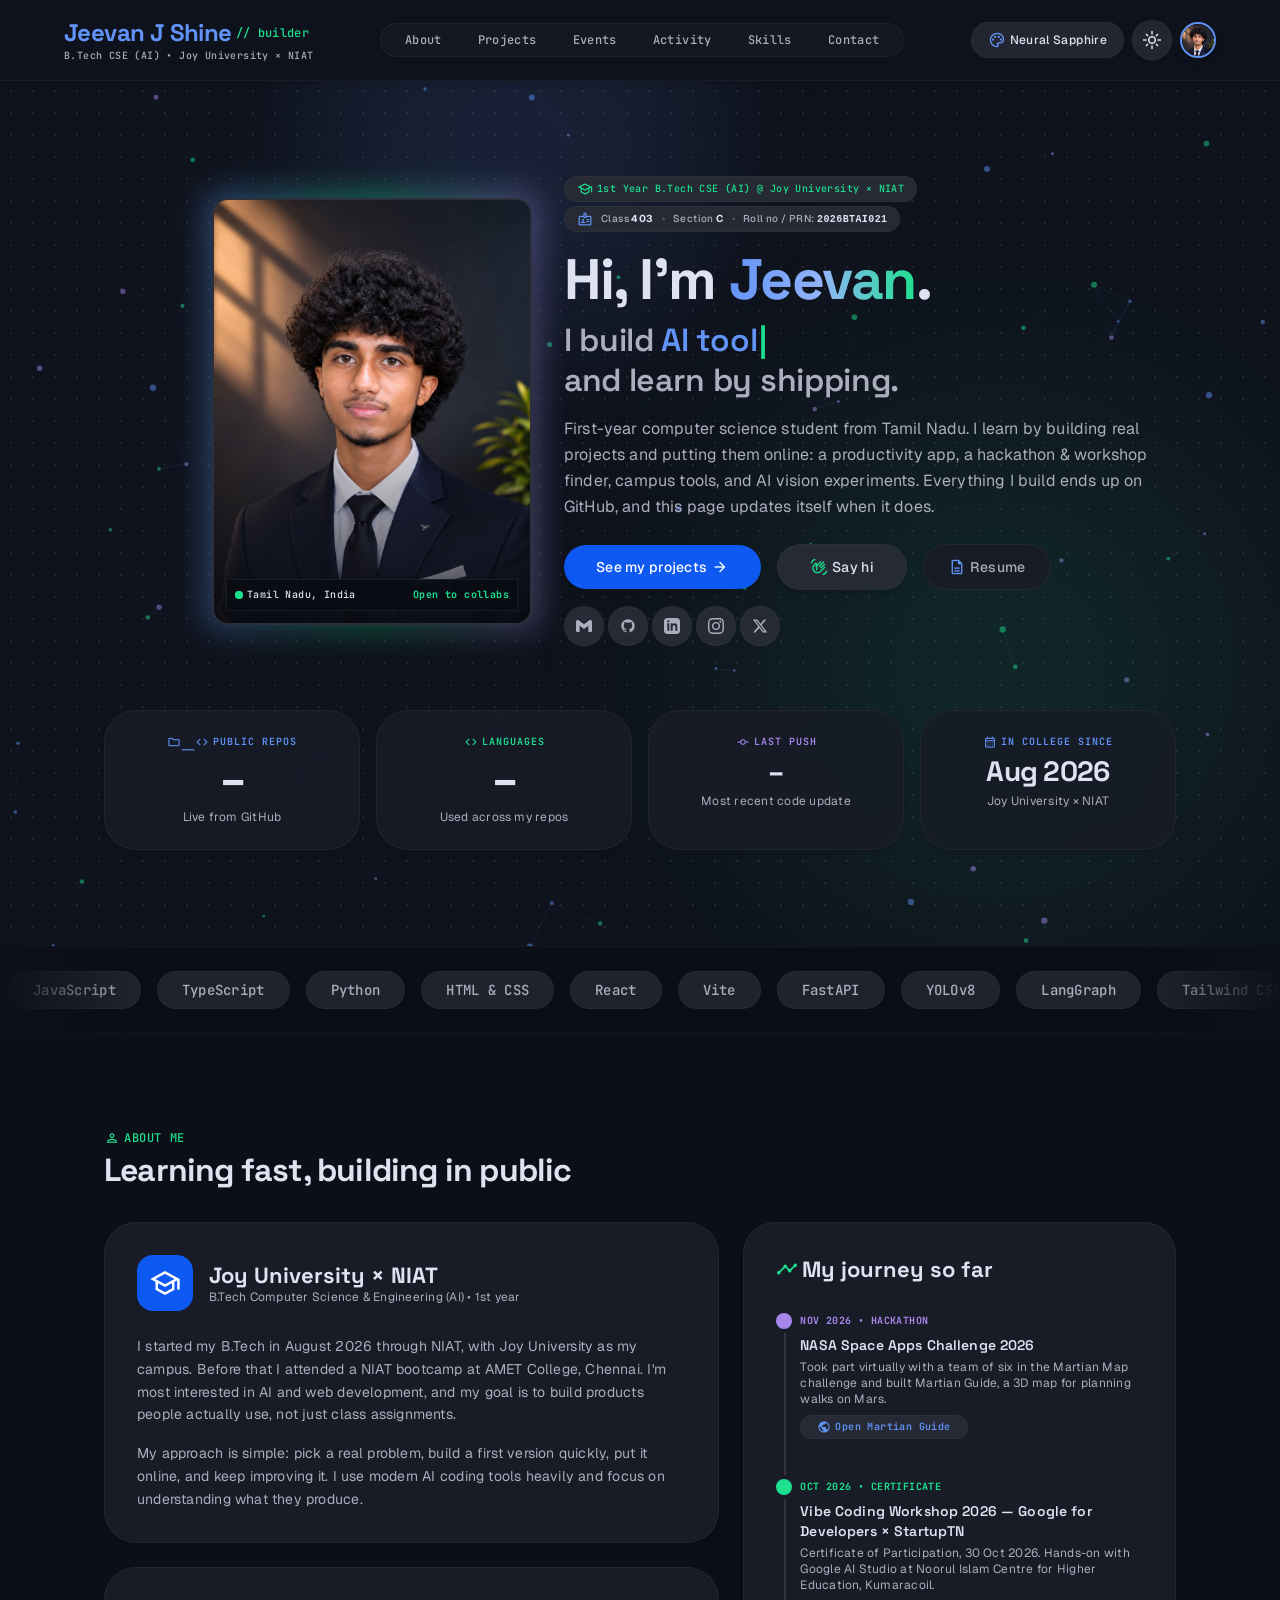
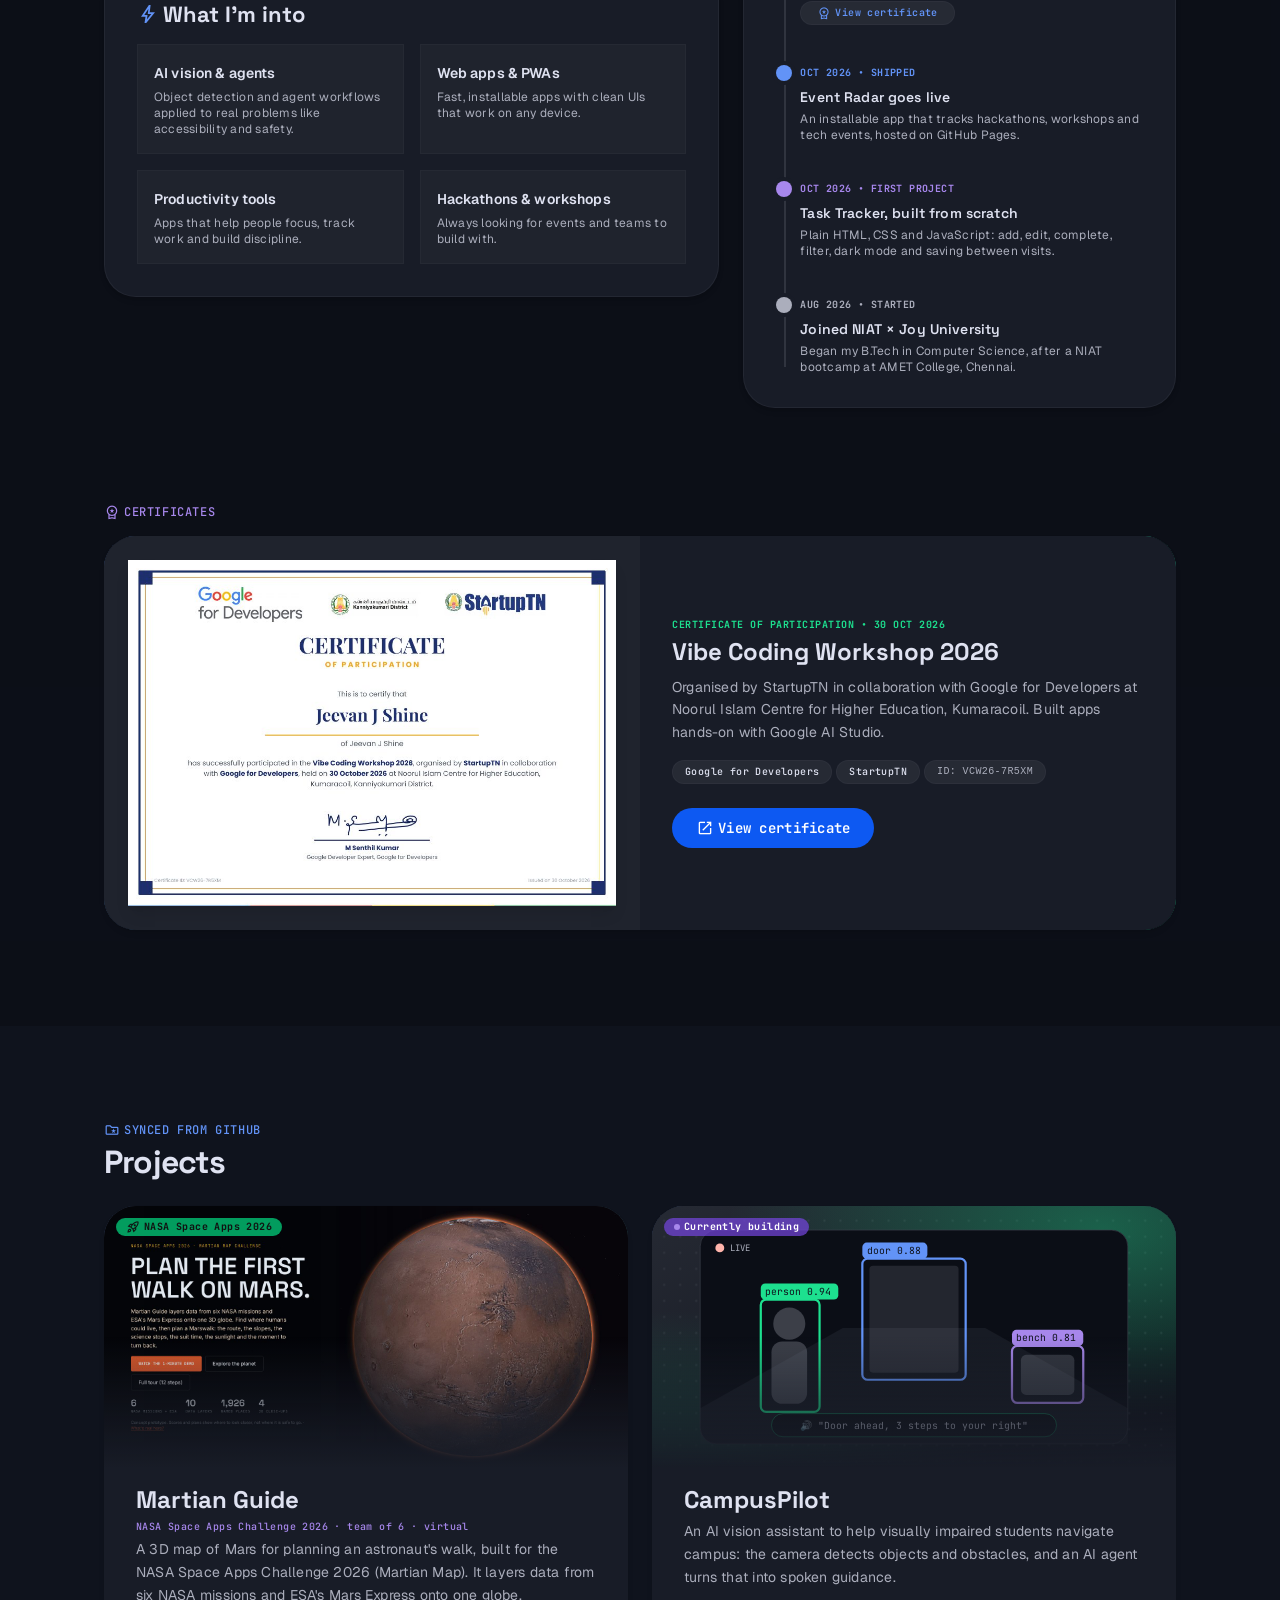
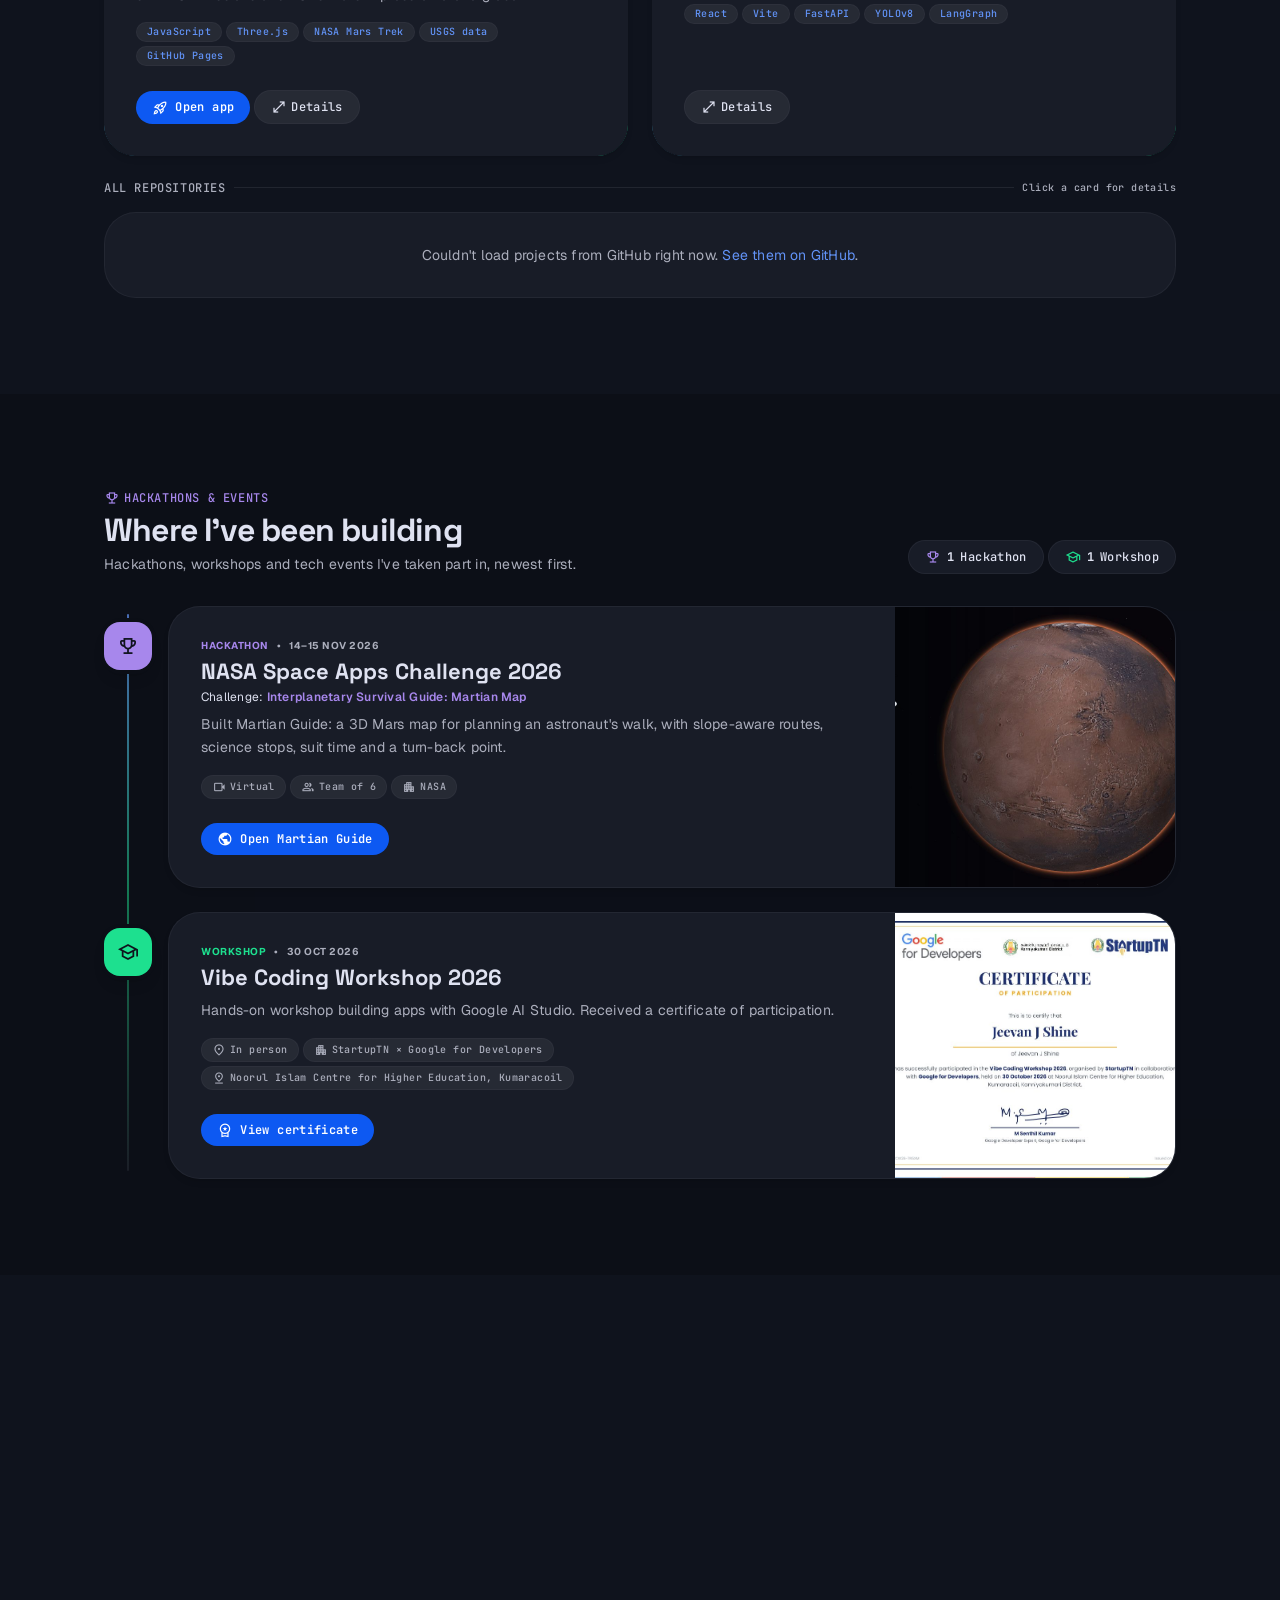
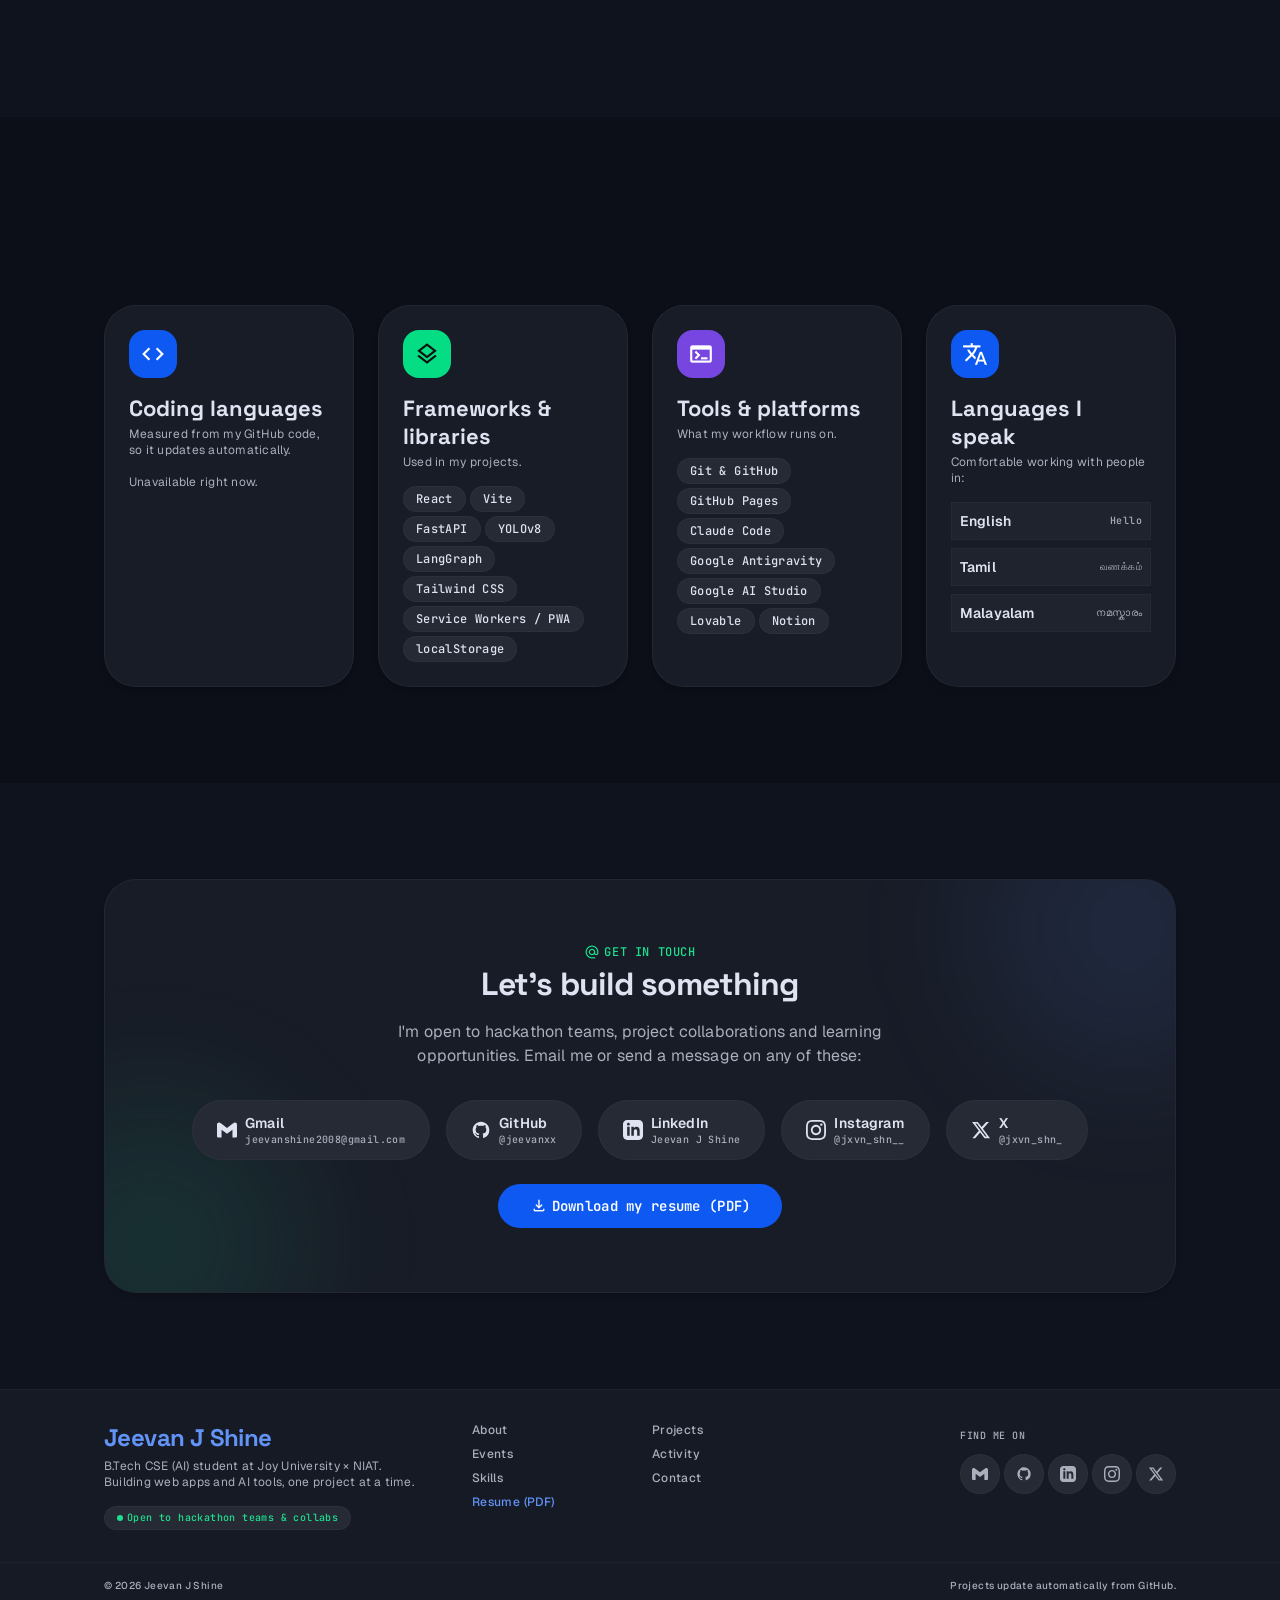
==== commit 88dfc94d: "New professional headshot as profile photo Co-Authored-By: Claude Opus 5.5 <noreply@anthropic.com> C" ====
--- a/index.html
+++ b/index.html
@@ -397,7 +397,7 @@
           <span id="modeIcon" class="material-symbols-outlined text-[20px]">light_mode</span>
         </button>
         <div class="w-9 h-9 rounded-full overflow-hidden border-2 border-primary shrink-0 shadow-md hidden sm:block">
-          <img alt="Jeevan J Shine" class="w-full h-full object-cover object-top profile-photo" src="profile.jpg">
+          <img alt="Jeevan J Shine" class="w-full h-full object-cover object-[50%_32%] profile-photo" src="profile.jpg">
         </div>
       </div>
     </div>
--- a/styles.css
+++ b/styles.css
@@ -1 +1 @@
-*,:after,:before{--tw-border-spacing-x:0;--tw-border-spacing-y:0;--tw-translate-x:0;--tw-translate-y:0;--tw-rotate:0;--tw-skew-x:0;--tw-skew-y:0;--tw-scale-x:1;--tw-scale-y:1;--tw-pan-x: ;--tw-pan-y: ;--tw-pinch-zoom: ;--tw-scroll-snap-strictness:proximity;--tw-gradient-from-position: ;--tw-gradient-via-position: ;--tw-gradient-to-position: ;--tw-ordinal: ;--tw-slashed-zero: ;--tw-numeric-figure: ;--tw-numeric-spacing: ;--tw-numeric-fraction: ;--tw-ring-inset: ;--tw-ring-offset-width:0px;--tw-ring-offset-color:#fff;--tw-ring-color:rgba(59,130,246,.5);--tw-ring-offset-shadow:0 0 #0000;--tw-ring-shadow:0 0 #0000;--tw-shadow:0 0 #0000;--tw-shadow-colored:0 0 #0000;--tw-blur: ;--tw-brightness: ;--tw-contrast: ;--tw-grayscale: ;--tw-hue-rotate: ;--tw-invert: ;--tw-saturate: ;--tw-sepia: ;--tw-drop-shadow: ;--tw-backdrop-blur: ;--tw-backdrop-brightness: ;--tw-backdrop-contrast: ;--tw-backdrop-grayscale: ;--tw-backdrop-hue-rotate: ;--tw-backdrop-invert: ;--tw-backdrop-opacity: ;--tw-backdrop-saturate: ;--tw-backdrop-sepia: ;--tw-contain-size: ;--tw-contain-layout: ;--tw-contain-paint: ;--tw-contain-style: }::backdrop{--tw-border-spacing-x:0;--tw-border-spacing-y:0;--tw-translate-x:0;--tw-translate-y:0;--tw-rotate:0;--tw-skew-x:0;--tw-skew-y:0;--tw-scale-x:1;--tw-scale-y:1;--tw-pan-x: ;--tw-pan-y: ;--tw-pinch-zoom: ;--tw-scroll-snap-strictness:proximity;--tw-gradient-from-position: ;--tw-gradient-via-position: ;--tw-gradient-to-position: ;--tw-ordinal: ;--tw-slashed-zero: ;--tw-numeric-figure: ;--tw-numeric-spacing: ;--tw-numeric-fraction: ;--tw-ring-inset: ;--tw-ring-offset-width:0px;--tw-ring-offset-color:#fff;--tw-ring-color:rgba(59,130,246,.5);--tw-ring-offset-shadow:0 0 #0000;--tw-ring-shadow:0 0 #0000;--tw-shadow:0 0 #0000;--tw-shadow-colored:0 0 #0000;--tw-blur: ;--tw-brightness: ;--tw-contrast: ;--tw-grayscale: ;--tw-hue-rotate: ;--tw-invert: ;--tw-saturate: ;--tw-sepia: ;--tw-drop-shadow: ;--tw-backdrop-blur: ;--tw-backdrop-brightness: ;--tw-backdrop-contrast: ;--tw-backdrop-grayscale: ;--tw-backdrop-hue-rotate: ;--tw-backdrop-invert: ;--tw-backdrop-opacity: ;--tw-backdrop-saturate: ;--tw-backdrop-sepia: ;--tw-contain-size: ;--tw-contain-layout: ;--tw-contain-paint: ;--tw-contain-style: }/*! tailwindcss v3.4.19 | MIT License | https://tailwindcss.com*/*,:after,:before{box-sizing:border-box;border:0 solid #e5e7eb}:after,:before{--tw-content:""}:host,html{line-height:1.5;-webkit-text-size-adjust:100%;-moz-tab-size:4;-o-tab-size:4;tab-size:4;font-family:ui-sans-serif,system-ui,sans-serif,Apple Color Emoji,Segoe UI Emoji,Segoe UI Symbol,Noto Color Emoji;font-feature-settings:normal;font-variation-settings:normal;-webkit-tap-highlight-color:transparent}body{margin:0;line-height:inherit}hr{height:0;color:inherit;border-top-width:1px}abbr:where([title]){-webkit-text-decoration:underline dotted;text-decoration:underline dotted}h1,h2,h3,h4,h5,h6{font-size:inherit;font-weight:inherit}a{color:inherit;text-decoration:inherit}b,strong{font-weight:bolder}code,kbd,pre,samp{font-family:ui-monospace,SFMono-Regular,Menlo,Monaco,Consolas,Liberation Mono,Courier New,monospace;font-feature-settings:normal;font-variation-settings:normal;font-size:1em}small{font-size:80%}sub,sup{font-size:75%;line-height:0;position:relative;vertical-align:baseline}sub{bottom:-.25em}sup{top:-.5em}table{text-indent:0;border-color:inherit;border-collapse:collapse}button,input,optgroup,select,textarea{font-family:inherit;font-feature-settings:inherit;font-variation-settings:inherit;font-size:100%;font-weight:inherit;line-height:inherit;letter-spacing:inherit;color:inherit;margin:0;padding:0}button,select{text-transform:none}button,input:where([type=button]),input:where([type=reset]),input:where([type=submit]){-webkit-appearance:button;background-color:transparent;background-image:none}:-moz-focusring{outline:auto}:-moz-ui-invalid{box-shadow:none}progress{vertical-align:baseline}::-webkit-inner-spin-button,::-webkit-outer-spin-button{height:auto}[type=search]{-webkit-appearance:textfield;outline-offset:-2px}::-webkit-search-decoration{-webkit-appearance:none}::-webkit-file-upload-button{-webkit-appearance:button;font:inherit}summary{display:list-item}blockquote,dd,dl,figure,h1,h2,h3,h4,h5,h6,hr,p,pre{margin:0}fieldset{margin:0}fieldset,legend{padding:0}menu,ol,ul{list-style:none;margin:0;padding:0}dialog{padding:0}textarea{resize:vertical}input::-moz-placeholder,textarea::-moz-placeholder{opacity:1;color:#9ca3af}input::placeholder,textarea::placeholder{opacity:1;color:#9ca3af}[role=button],button{cursor:pointer}:disabled{cursor:default}audio,canvas,embed,iframe,img,object,svg,video{display:block;vertical-align:middle}img,video{max-width:100%;height:auto}[hidden]:where(:not([hidden=until-found])){display:none}.\!container{width:100%!important}.container{width:100%}@media (min-width:640px){.\!container{max-width:640px!important}.container{max-width:640px}}@media (min-width:768px){.\!container{max-width:768px!important}.container{max-width:768px}}@media (min-width:1024px){.\!container{max-width:1024px!important}.container{max-width:1024px}}@media (min-width:1280px){.\!container{max-width:1280px!important}.container{max-width:1280px}}@media (min-width:1536px){.\!container{max-width:1536px!important}.container{max-width:1536px}}.pointer-events-none{pointer-events:none}.pointer-events-auto{pointer-events:auto}.\!visible{visibility:visible!important}.visible{visibility:visible}.fixed{position:fixed}.absolute{position:absolute}.relative{position:relative}.sticky{position:sticky}.-inset-1\.5{inset:-.375rem}.inset-0{inset:0}.inset-x-0{left:0;right:0}.-bottom-24{bottom:-6rem}.-left-24{left:-6rem}.-left-6{left:-1.5rem}.-right-24{right:-6rem}.-top-24{top:-6rem}.-top-32{top:-8rem}.bottom-10{bottom:2.5rem}.bottom-24{bottom:6rem}.bottom-3{bottom:.75rem}.bottom-6{bottom:1.5rem}.left-0{left:0}.left-1\/4{left:25%}.left-3{left:.75rem}.right-10{right:2.5rem}.right-3{right:.75rem}.right-6{right:1.5rem}.top-0{top:0}.top-1\.5{top:.375rem}.top-20{top:5rem}.top-3{top:.75rem}.top-4{top:1rem}.isolate{isolation:isolate}.z-0{z-index:0}.z-10{z-index:10}.z-40{z-index:40}.z-50{z-index:50}.z-\[60\]{z-index:60}.z-\[65\]{z-index:65}.order-1{order:1}.order-2{order:2}.mx-auto{margin-left:auto;margin-right:auto}.mx-space-sm{margin-left:.5rem;margin-right:.5rem}.mx-space-xl{margin-left:2rem;margin-right:2rem}.-mt-10{margin-top:-2.5rem}.mb-1{margin-bottom:.25rem}.mb-space-lg{margin-bottom:1.5rem}.mb-space-md{margin-bottom:1rem}.mb-space-sm{margin-bottom:.5rem}.mb-space-xl{margin-bottom:2rem}.mb-space-xs{margin-bottom:.25rem}.ml-auto{margin-left:auto}.mt-0\.5{margin-top:.125rem}.mt-1{margin-top:.25rem}.mt-16{margin-top:4rem}.mt-auto{margin-top:auto}.mt-space-lg{margin-top:1.5rem}.mt-space-md{margin-top:1rem}.mt-space-sm{margin-top:.5rem}.mt-space-xl{margin-top:2rem}.mt-space-xs{margin-top:.25rem}.block{display:block}.flex{display:flex}.inline-flex{display:inline-flex}.\!grid{display:grid!important}.grid{display:grid}.hidden{display:none}.aspect-\[2\/1\]{aspect-ratio:2/1}.aspect-\[3\/4\]{aspect-ratio:3/4}.aspect-\[4\/3\]{aspect-ratio:4/3}.h-1\.5{height:.375rem}.h-10{height:2.5rem}.h-11{height:2.75rem}.h-12{height:3rem}.h-14{height:3.5rem}.h-2{height:.5rem}.h-2\.5{height:.625rem}.h-20{height:5rem}.h-4{height:1rem}.h-5{height:1.25rem}.h-72{height:18rem}.h-9{height:2.25rem}.h-96{height:24rem}.h-\[30rem\]{height:30rem}.h-full{height:100%}.h-px{height:1px}.max-h-\[92vh\]{max-height:92vh}.min-h-\[160px\]{min-height:160px}.min-h-\[calc\(100vh-80px\)\]{min-height:calc(100vh - 80px)}.w-1\.5{width:.375rem}.w-10{width:2.5rem}.w-11{width:2.75rem}.w-12{width:3rem}.w-14{width:3.5rem}.w-2{width:.5rem}.w-4{width:1rem}.w-5{width:1.25rem}.w-64{width:16rem}.w-72{width:18rem}.w-9{width:2.25rem}.w-96{width:24rem}.w-\[30rem\]{width:30rem}.w-full{width:100%}.min-w-0{min-width:0}.min-w-\[680px\]{min-width:680px}.min-w-max{min-width:-moz-max-content;min-width:max-content}.max-w-2xl{max-width:42rem}.max-w-\[1000px\]{max-width:1000px}.max-w-\[1200px\]{max-width:1200px}.max-w-\[140px\]{max-width:140px}.max-w-\[1440px\]{max-width:1440px}.max-w-xl{max-width:36rem}.max-w-xs{max-width:20rem}.flex-1{flex:1 1 0%}.flex-shrink{flex-shrink:1}.shrink-0{flex-shrink:0}.translate-y-1{--tw-translate-y:0.25rem}.translate-y-1,.translate-y-4{transform:translate(var(--tw-translate-x),var(--tw-translate-y)) rotate(var(--tw-rotate)) skewX(var(--tw-skew-x)) skewY(var(--tw-skew-y)) scaleX(var(--tw-scale-x)) scaleY(var(--tw-scale-y))}.translate-y-4{--tw-translate-y:1rem}.transform{transform:translate(var(--tw-translate-x),var(--tw-translate-y)) rotate(var(--tw-rotate)) skewX(var(--tw-skew-x)) skewY(var(--tw-skew-y)) scaleX(var(--tw-scale-x)) scaleY(var(--tw-scale-y))}@keyframes ping{75%,to{transform:scale(2);opacity:0}}.animate-ping{animation:ping 1s cubic-bezier(0,0,.2,1) infinite}@keyframes pulse{50%{opacity:.5}}.animate-pulse{animation:pulse 2s cubic-bezier(.4,0,.6,1) infinite}.resize{resize:both}.grid-cols-1{grid-template-columns:repeat(1,minmax(0,1fr))}.grid-cols-2{grid-template-columns:repeat(2,minmax(0,1fr))}.flex-col{flex-direction:column}.flex-wrap{flex-wrap:wrap}.content-start{align-content:flex-start}.items-start{align-items:flex-start}.items-end{align-items:flex-end}.items-center{align-items:center}.justify-end{justify-content:flex-end}.justify-center{justify-content:center}.justify-between{justify-content:space-between}.gap-1{gap:.25rem}.gap-1\.5{gap:.375rem}.gap-2{gap:.5rem}.gap-space-lg{gap:1.5rem}.gap-space-md{gap:1rem}.gap-space-sm{gap:.5rem}.gap-space-xl{gap:2rem}.gap-space-xs{gap:.25rem}.gap-x-space-lg{-moz-column-gap:1.5rem;column-gap:1.5rem}.gap-x-space-md{-moz-column-gap:1rem;column-gap:1rem}.gap-x-space-sm{-moz-column-gap:.5rem;column-gap:.5rem}.gap-y-0\.5{row-gap:.125rem}.gap-y-1{row-gap:.25rem}.gap-y-2{row-gap:.5rem}.-space-x-1>:not([hidden])~:not([hidden]){--tw-space-x-reverse:0;margin-right:calc(-.25rem*var(--tw-space-x-reverse));margin-left:calc(-.25rem*(1 - var(--tw-space-x-reverse)))}.space-y-2>:not([hidden])~:not([hidden]){--tw-space-y-reverse:0;margin-top:calc(.5rem*(1 - var(--tw-space-y-reverse)));margin-bottom:calc(.5rem*var(--tw-space-y-reverse))}.space-y-8>:not([hidden])~:not([hidden]){--tw-space-y-reverse:0;margin-top:calc(2rem*(1 - var(--tw-space-y-reverse)));margin-bottom:calc(2rem*var(--tw-space-y-reverse))}.space-y-space-sm>:not([hidden])~:not([hidden]){--tw-space-y-reverse:0;margin-top:calc(.5rem*(1 - var(--tw-space-y-reverse)));margin-bottom:calc(.5rem*var(--tw-space-y-reverse))}.self-start{align-self:flex-start}.self-center{align-self:center}.overflow-hidden{overflow:hidden}.overflow-x-auto{overflow-x:auto}.overflow-y-auto{overflow-y:auto}.overflow-x-hidden{overflow-x:hidden}.scroll-smooth{scroll-behavior:smooth}.truncate{overflow:hidden;text-overflow:ellipsis}.truncate,.whitespace-nowrap{white-space:nowrap}.rounded-2xl{border-radius:1rem}.rounded{border-radius:var(--r-md,1rem)}.rounded-full{border-radius:9999px}.rounded-lg{border-radius:var(--r-lg,2rem)}.rounded-t-2xl{border-top-left-radius:1rem;border-top-right-radius:1rem}.border{border-width:1px}.border-2{border-width:2px}.border-y{border-top-width:1px}.border-b,.border-y{border-bottom-width:1px}.border-t{border-top-width:1px}.border-outline-variant\/20{border-color:rgb(var(--color-outline-variant)/.2)}.border-outline-variant\/30{border-color:rgb(var(--color-outline-variant)/.3)}.border-outline-variant\/40{border-color:rgb(var(--color-outline-variant)/.4)}.border-primary{--tw-border-opacity:1;border-color:rgb(var(--color-primary)/var(--tw-border-opacity,1))}.border-surface-container-low{--tw-border-opacity:1;border-color:rgb(var(--color-surface-container-low)/var(--tw-border-opacity,1))}.bg-on-surface-variant{--tw-bg-opacity:1;background-color:rgb(var(--color-on-surface-variant)/var(--tw-bg-opacity,1))}.bg-outline-variant\/40{background-color:rgb(var(--color-outline-variant)/.4)}.bg-primary{--tw-bg-opacity:1;background-color:rgb(var(--color-primary)/var(--tw-bg-opacity,1))}.bg-primary-container{--tw-bg-opacity:1;background-color:rgb(var(--color-primary-container)/var(--tw-bg-opacity,1))}.bg-primary\/10{background-color:rgb(var(--color-primary)/.1)}.bg-primary\/60{background-color:rgb(var(--color-primary)/.6)}.bg-secondary{--tw-bg-opacity:1;background-color:rgb(var(--color-secondary)/var(--tw-bg-opacity,1))}.bg-secondary-container{--tw-bg-opacity:1;background-color:rgb(var(--color-secondary-container)/var(--tw-bg-opacity,1))}.bg-secondary-container\/70{background-color:rgb(var(--color-secondary-container)/.7)}.bg-secondary-container\/80{background-color:rgb(var(--color-secondary-container)/.8)}.bg-secondary\/10{background-color:rgb(var(--color-secondary)/.1)}.bg-secondary\/60{background-color:rgb(var(--color-secondary)/.6)}.bg-surface{--tw-bg-opacity:1;background-color:rgb(var(--color-surface)/var(--tw-bg-opacity,1))}.bg-surface-container{--tw-bg-opacity:1;background-color:rgb(var(--color-surface-container)/var(--tw-bg-opacity,1))}.bg-surface-container-high{--tw-bg-opacity:1;background-color:rgb(var(--color-surface-container-high)/var(--tw-bg-opacity,1))}.bg-surface-container-high\/90{background-color:rgb(var(--color-surface-container-high)/.9)}.bg-surface-container-high\/95{background-color:rgb(var(--color-surface-container-high)/.95)}.bg-surface-container-highest{--tw-bg-opacity:1;background-color:rgb(var(--color-surface-container-highest)/var(--tw-bg-opacity,1))}.bg-surface-container-highest\/95{background-color:rgb(var(--color-surface-container-highest)/.95)}.bg-surface-container-low{--tw-bg-opacity:1;background-color:rgb(var(--color-surface-container-low)/var(--tw-bg-opacity,1))}.bg-surface-container-low\/70{background-color:rgb(var(--color-surface-container-low)/.7)}.bg-surface-container-low\/90{background-color:rgb(var(--color-surface-container-low)/.9)}.bg-surface-container-lowest\/70{background-color:rgb(var(--color-surface-container-lowest)/.7)}.bg-surface-container-lowest\/75{background-color:rgb(var(--color-surface-container-lowest)/.75)}.bg-surface-dim\/0{background-color:rgb(var(--color-surface-dim)/0)}.bg-surface-dim\/80{background-color:rgb(var(--color-surface-dim)/.8)}.bg-surface-dim\/90{background-color:rgb(var(--color-surface-dim)/.9)}.bg-surface\/60{background-color:rgb(var(--color-surface)/.6)}.bg-surface\/85{background-color:rgb(var(--color-surface)/.85)}.bg-surface\/95{background-color:rgb(var(--color-surface)/.95)}.bg-tertiary{--tw-bg-opacity:1;background-color:rgb(var(--color-tertiary)/var(--tw-bg-opacity,1))}.bg-tertiary-container{--tw-bg-opacity:1;background-color:rgb(var(--color-tertiary-container)/var(--tw-bg-opacity,1))}.bg-tertiary-container\/70{background-color:rgb(var(--color-tertiary-container)/.7)}.bg-tertiary\/60{background-color:rgb(var(--color-tertiary)/.6)}.bg-gradient-to-r{background-image:linear-gradient(to right,var(--tw-gradient-stops))}.bg-gradient-to-t{background-image:linear-gradient(to top,var(--tw-gradient-stops))}.from-primary{--tw-gradient-from:rgb(var(--color-primary)/1) var(--tw-gradient-from-position);--tw-gradient-to:rgb(var(--color-primary)/0) var(--tw-gradient-to-position);--tw-gradient-stops:var(--tw-gradient-from),var(--tw-gradient-to)}.from-surface-container-low{--tw-gradient-from:rgb(var(--color-surface-container-low)/1) var(--tw-gradient-from-position);--tw-gradient-to:rgb(var(--color-surface-container-low)/0) var(--tw-gradient-to-position);--tw-gradient-stops:var(--tw-gradient-from),var(--tw-gradient-to)}.from-surface-container-low\/90{--tw-gradient-from:rgb(var(--color-surface-container-low)/0.9) var(--tw-gradient-from-position);--tw-gradient-to:rgb(var(--color-surface-container-low)/0) var(--tw-gradient-to-position);--tw-gradient-stops:var(--tw-gradient-from),var(--tw-gradient-to)}.from-surface-dim\/80{--tw-gradient-from:rgb(var(--color-surface-dim)/0.8) var(--tw-gradient-from-position);--tw-gradient-to:rgb(var(--color-surface-dim)/0) var(--tw-gradient-to-position);--tw-gradient-stops:var(--tw-gradient-from),var(--tw-gradient-to)}.via-primary-fixed{--tw-gradient-to:rgb(var(--color-primary-fixed,var(--color-primary))/0) var(--tw-gradient-to-position);--tw-gradient-stops:var(--tw-gradient-from),rgb(var(--color-primary-fixed,var(--color-primary))/1) var(--tw-gradient-via-position),var(--tw-gradient-to)}.via-secondary{--tw-gradient-to:rgb(var(--color-secondary)/0) var(--tw-gradient-to-position);--tw-gradient-stops:var(--tw-gradient-from),rgb(var(--color-secondary)/1) var(--tw-gradient-via-position),var(--tw-gradient-to)}.via-transparent{--tw-gradient-to:transparent var(--tw-gradient-to-position);--tw-gradient-stops:var(--tw-gradient-from),transparent var(--tw-gradient-via-position),var(--tw-gradient-to)}.to-secondary{--tw-gradient-to:rgb(var(--color-secondary)/1) var(--tw-gradient-to-position)}.to-tertiary{--tw-gradient-to:rgb(var(--color-tertiary)/1) var(--tw-gradient-to-position)}.to-transparent{--tw-gradient-to:transparent var(--tw-gradient-to-position)}.bg-clip-text{-webkit-background-clip:text;background-clip:text}.fill-current{fill:currentColor}.object-contain{-o-object-fit:contain;object-fit:contain}.object-cover{-o-object-fit:cover;object-fit:cover}.object-top{-o-object-position:top;object-position:top}.p-0{padding:0}.p-1\.5{padding:.375rem}.p-space-lg{padding:1.5rem}.p-space-md{padding:1rem}.p-space-sm{padding:.5rem}.p-space-xl{padding:2rem}.px-2\.5{padding-left:.625rem;padding-right:.625rem}.px-3{padding-left:.75rem;padding-right:.75rem}.px-margin-sm{padding-left:1rem;padding-right:1rem}.px-space-lg{padding-left:1.5rem;padding-right:1.5rem}.px-space-md{padding-left:1rem;padding-right:1rem}.px-space-sm{padding-left:.5rem;padding-right:.5rem}.px-space-xl{padding-left:2rem;padding-right:2rem}.py-0\.5{padding-top:.125rem;padding-bottom:.125rem}.py-1{padding-top:.25rem;padding-bottom:.25rem}.py-16{padding-top:4rem;padding-bottom:4rem}.py-2{padding-top:.5rem;padding-bottom:.5rem}.py-2\.5{padding-top:.625rem;padding-bottom:.625rem}.py-24{padding-top:6rem;padding-bottom:6rem}.py-3{padding-top:.75rem;padding-bottom:.75rem}.py-space-lg{padding-top:1.5rem;padding-bottom:1.5rem}.py-space-md{padding-top:1rem;padding-bottom:1rem}.py-space-sm{padding-top:.5rem;padding-bottom:.5rem}.py-space-xl{padding-top:2rem;padding-bottom:2rem}.py-space-xs{padding-top:.25rem;padding-bottom:.25rem}.pb-0{padding-bottom:0}.pb-1{padding-bottom:.25rem}.pb-24{padding-bottom:6rem}.pl-14{padding-left:3.5rem}.pl-6{padding-left:1.5rem}.pt-20{padding-top:5rem}.pt-5{padding-top:1.25rem}.pt-space-lg{padding-top:1.5rem}.pt-space-md{padding-top:1rem}.pt-space-xs{padding-top:.25rem}.text-left{text-align:left}.text-center{text-align:center}.font-body-lg,.font-body-md,.font-body-sm{font-family:var(--md-sys-body-font-family)}.font-display-lg,.font-display-md,.font-headline-lg,.font-headline-md,.font-headline-sm{font-family:var(--md-sys-typescale-font-family)}.font-label-lg,.font-label-md,.font-label-sm{font-family:var(--md-sys-code-font-family)}.font-mono{font-family:ui-monospace,SFMono-Regular,Menlo,Monaco,Consolas,Liberation Mono,Courier New,monospace}.font-title-lg{font-family:var(--md-sys-typescale-font-family)}.font-title-md,.font-title-sm{font-family:var(--md-sys-body-font-family)}.text-\[10px\]{font-size:10px}.text-\[14px\]{font-size:14px}.text-\[16px\]{font-size:16px}.text-\[18px\]{font-size:18px}.text-\[20px\]{font-size:20px}.text-\[22px\]{font-size:22px}.text-\[26px\]{font-size:26px}.text-\[32px\]{font-size:32px}.text-body-lg{font-size:16px;line-height:24px;letter-spacing:.01em;font-weight:400}.text-body-md{font-size:14px;line-height:20px;letter-spacing:.015em;font-weight:400}.text-body-sm{font-size:12px;line-height:16px;letter-spacing:.02em;font-weight:400}.text-display-md{font-size:45px;line-height:52px;letter-spacing:-.02em;font-weight:700}.text-display-sm{font-size:36px;line-height:44px;letter-spacing:-.015em;font-weight:600}.text-headline-lg{font-size:32px;line-height:40px;letter-spacing:-.01em;font-weight:600}.text-headline-md{font-size:28px;line-height:36px;font-weight:600}.text-headline-sm{font-size:24px;line-height:32px;font-weight:500}.text-label-lg{font-size:14px;line-height:20px;letter-spacing:.02em;font-weight:500}.text-label-md{font-size:12px;line-height:16px;letter-spacing:.03em;font-weight:500}.text-label-sm{font-size:10px;line-height:14px;letter-spacing:.04em;font-weight:500}.text-title-lg{font-size:22px;line-height:28px;font-weight:500}.text-title-md{font-size:16px;line-height:24px}.text-title-md,.text-title-sm{letter-spacing:.01em;font-weight:600}.text-title-sm{font-size:14px;line-height:20px}.font-bold{font-weight:700}.font-medium{font-weight:500}.font-semibold{font-weight:600}.uppercase{text-transform:uppercase}.italic{font-style:italic}.leading-none{line-height:1}.leading-relaxed{line-height:1.625}.leading-tight{line-height:1.25}.tracking-tight{letter-spacing:-.025em}.tracking-wider{letter-spacing:.05em}.tracking-widest{letter-spacing:.1em}.text-on-primary-container{--tw-text-opacity:1;color:rgb(var(--color-on-primary-container)/var(--tw-text-opacity,1))}.text-on-secondary-container{--tw-text-opacity:1;color:rgb(var(--color-on-secondary-container)/var(--tw-text-opacity,1))}.text-on-surface{--tw-text-opacity:1;color:rgb(var(--color-on-surface)/var(--tw-text-opacity,1))}.text-on-surface-variant{--tw-text-opacity:1;color:rgb(var(--color-on-surface-variant)/var(--tw-text-opacity,1))}.text-on-tertiary-container{--tw-text-opacity:1;color:rgb(var(--color-on-tertiary-container)/var(--tw-text-opacity,1))}.text-primary{--tw-text-opacity:1;color:rgb(var(--color-primary)/var(--tw-text-opacity,1))}.text-secondary{--tw-text-opacity:1;color:rgb(var(--color-secondary)/var(--tw-text-opacity,1))}.text-surface{--tw-text-opacity:1;color:rgb(var(--color-surface)/var(--tw-text-opacity,1))}.text-tertiary{--tw-text-opacity:1;color:rgb(var(--color-tertiary)/var(--tw-text-opacity,1))}.text-transparent{color:transparent}.antialiased{-webkit-font-smoothing:antialiased;-moz-osx-font-smoothing:grayscale}.opacity-0{opacity:0}.opacity-40{opacity:.4}.opacity-60{opacity:.6}.opacity-70{opacity:.7}.opacity-75{opacity:.75}.shadow-2xl{--tw-shadow:0 25px 50px -12px rgba(0,0,0,.25);--tw-shadow-colored:0 25px 50px -12px var(--tw-shadow-color)}.shadow-2xl,.shadow-\[0_1px_8px_rgba\(0\2c 0\2c 0\2c 0\.15\)\]{box-shadow:var(--tw-ring-offset-shadow,0 0 #0000),var(--tw-ring-shadow,0 0 #0000),var(--tw-shadow)}.shadow-\[0_1px_8px_rgba\(0\2c 0\2c 0\2c 0\.15\)\]{--tw-shadow:0 1px 8px rgba(0,0,0,.15);--tw-shadow-colored:0 1px 8px var(--tw-shadow-color)}.shadow-inner{--tw-shadow:inset 0 2px 4px 0 rgba(0,0,0,.05);--tw-shadow-colored:inset 0 2px 4px 0 var(--tw-shadow-color)}.shadow-inner,.shadow-lg{box-shadow:var(--tw-ring-offset-shadow,0 0 #0000),var(--tw-ring-shadow,0 0 #0000),var(--tw-shadow)}.shadow-lg{--tw-shadow:0 10px 15px -3px rgba(0,0,0,.1),0 4px 6px -4px rgba(0,0,0,.1);--tw-shadow-colored:0 10px 15px -3px var(--tw-shadow-color),0 4px 6px -4px var(--tw-shadow-color)}.shadow-md{--tw-shadow:0 4px 6px -1px rgba(0,0,0,.1),0 2px 4px -2px rgba(0,0,0,.1);--tw-shadow-colored:0 4px 6px -1px var(--tw-shadow-color),0 2px 4px -2px var(--tw-shadow-color)}.shadow-md,.shadow-xl{box-shadow:var(--tw-ring-offset-shadow,0 0 #0000),var(--tw-ring-shadow,0 0 #0000),var(--tw-shadow)}.shadow-xl{--tw-shadow:0 20px 25px -5px rgba(0,0,0,.1),0 8px 10px -6px rgba(0,0,0,.1);--tw-shadow-colored:0 20px 25px -5px var(--tw-shadow-color),0 8px 10px -6px var(--tw-shadow-color)}.outline{outline-style:solid}.ring{--tw-ring-offset-shadow:var(--tw-ring-inset) 0 0 0 var(--tw-ring-offset-width) var(--tw-ring-offset-color);--tw-ring-shadow:var(--tw-ring-inset) 0 0 0 calc(3px + var(--tw-ring-offset-width)) var(--tw-ring-color)}.ring,.ring-4{box-shadow:var(--tw-ring-offset-shadow),var(--tw-ring-shadow),var(--tw-shadow,0 0 #0000)}.ring-4{--tw-ring-offset-shadow:var(--tw-ring-inset) 0 0 0 var(--tw-ring-offset-width) var(--tw-ring-offset-color);--tw-ring-shadow:var(--tw-ring-inset) 0 0 0 calc(4px + var(--tw-ring-offset-width)) var(--tw-ring-color)}.ring-surface-container-low{--tw-ring-opacity:1;--tw-ring-color:rgb(var(--color-surface-container-low)/var(--tw-ring-opacity,1))}.ring-surface-container-lowest{--tw-ring-opacity:1;--tw-ring-color:rgb(var(--color-surface-container-lowest)/var(--tw-ring-opacity,1))}.blur-3xl{--tw-blur:blur(64px)}.blur-3xl,.blur-\[120px\]{filter:var(--tw-blur) var(--tw-brightness) var(--tw-contrast) var(--tw-grayscale) var(--tw-hue-rotate) var(--tw-invert) var(--tw-saturate) var(--tw-sepia) var(--tw-drop-shadow)}.blur-\[120px\]{--tw-blur:blur(120px)}.blur-lg{--tw-blur:blur(16px)}.blur-lg,.filter{filter:var(--tw-blur) var(--tw-brightness) var(--tw-contrast) var(--tw-grayscale) var(--tw-hue-rotate) var(--tw-invert) var(--tw-saturate) var(--tw-sepia) var(--tw-drop-shadow)}.backdrop-blur-md{--tw-backdrop-blur:blur(12px)}.backdrop-blur-md,.backdrop-blur-sm{-webkit-backdrop-filter:var(--tw-backdrop-blur) var(--tw-backdrop-brightness) var(--tw-backdrop-contrast) var(--tw-backdrop-grayscale) var(--tw-backdrop-hue-rotate) var(--tw-backdrop-invert) var(--tw-backdrop-opacity) var(--tw-backdrop-saturate) var(--tw-backdrop-sepia);backdrop-filter:var(--tw-backdrop-blur) var(--tw-backdrop-brightness) var(--tw-backdrop-contrast) var(--tw-backdrop-grayscale) var(--tw-backdrop-hue-rotate) var(--tw-backdrop-invert) var(--tw-backdrop-opacity) var(--tw-backdrop-saturate) var(--tw-backdrop-sepia)}.backdrop-blur-sm{--tw-backdrop-blur:blur(4px)}.backdrop-blur-xl{--tw-backdrop-blur:blur(24px);-webkit-backdrop-filter:var(--tw-backdrop-blur) var(--tw-backdrop-brightness) var(--tw-backdrop-contrast) var(--tw-backdrop-grayscale) var(--tw-backdrop-hue-rotate) var(--tw-backdrop-invert) var(--tw-backdrop-opacity) var(--tw-backdrop-saturate) var(--tw-backdrop-sepia);backdrop-filter:var(--tw-backdrop-blur) var(--tw-backdrop-brightness) var(--tw-backdrop-contrast) var(--tw-backdrop-grayscale) var(--tw-backdrop-hue-rotate) var(--tw-backdrop-invert) var(--tw-backdrop-opacity) var(--tw-backdrop-saturate) var(--tw-backdrop-sepia)}.transition{transition-property:color,background-color,border-color,text-decoration-color,fill,stroke,opacity,box-shadow,transform,filter,-webkit-backdrop-filter;transition-property:color,background-color,border-color,text-decoration-color,fill,stroke,opacity,box-shadow,transform,filter,backdrop-filter;transition-property:color,background-color,border-color,text-decoration-color,fill,stroke,opacity,box-shadow,transform,filter,backdrop-filter,-webkit-backdrop-filter;transition-timing-function:cubic-bezier(.4,0,.2,1);transition-duration:.15s}.transition-all{transition-property:all;transition-timing-function:cubic-bezier(.4,0,.2,1);transition-duration:.15s}.transition-colors{transition-property:color,background-color,border-color,text-decoration-color,fill,stroke;transition-timing-function:cubic-bezier(.4,0,.2,1);transition-duration:.15s}.transition-opacity{transition-property:opacity;transition-timing-function:cubic-bezier(.4,0,.2,1);transition-duration:.15s}.transition-transform{transition-property:transform;transition-timing-function:cubic-bezier(.4,0,.2,1);transition-duration:.15s}.duration-1000{transition-duration:1s}.duration-300{transition-duration:.3s}.duration-500{transition-duration:.5s}.duration-700{transition-duration:.7s}.ease-in-out{transition-timing-function:cubic-bezier(.4,0,.2,1)}.ease-out{transition-timing-function:cubic-bezier(0,0,.2,1)}.selection\:bg-secondary-container ::-moz-selection{--tw-bg-opacity:1;background-color:rgb(var(--color-secondary-container)/var(--tw-bg-opacity,1))}.selection\:bg-secondary-container ::selection{--tw-bg-opacity:1;background-color:rgb(var(--color-secondary-container)/var(--tw-bg-opacity,1))}.selection\:text-on-secondary-container ::-moz-selection{--tw-text-opacity:1;color:rgb(var(--color-on-secondary-container)/var(--tw-text-opacity,1))}.selection\:text-on-secondary-container ::selection{--tw-text-opacity:1;color:rgb(var(--color-on-secondary-container)/var(--tw-text-opacity,1))}.selection\:bg-secondary-container::-moz-selection{--tw-bg-opacity:1;background-color:rgb(var(--color-secondary-container)/var(--tw-bg-opacity,1))}.selection\:bg-secondary-container::selection{--tw-bg-opacity:1;background-color:rgb(var(--color-secondary-container)/var(--tw-bg-opacity,1))}.selection\:text-on-secondary-container::-moz-selection{--tw-text-opacity:1;color:rgb(var(--color-on-secondary-container)/var(--tw-text-opacity,1))}.selection\:text-on-secondary-container::selection{--tw-text-opacity:1;color:rgb(var(--color-on-secondary-container)/var(--tw-text-opacity,1))}.before\:absolute:before{content:var(--tw-content);position:absolute}.before\:bottom-2:before{content:var(--tw-content);bottom:.5rem}.before\:left-2:before{content:var(--tw-content);left:.5rem}.before\:top-2:before{content:var(--tw-content);top:.5rem}.before\:w-0\.5:before{content:var(--tw-content);width:.125rem}.before\:bg-surface-container-highest:before{content:var(--tw-content);--tw-bg-opacity:1;background-color:rgb(var(--color-surface-container-highest)/var(--tw-bg-opacity,1))}.empty\:hidden:empty{display:none}.hover\:-translate-y-1:hover{--tw-translate-y:-0.25rem}.hover\:-translate-y-1:hover,.hover\:scale-\[1\.02\]:hover{transform:translate(var(--tw-translate-x),var(--tw-translate-y)) rotate(var(--tw-rotate)) skewX(var(--tw-skew-x)) skewY(var(--tw-skew-y)) scaleX(var(--tw-scale-x)) scaleY(var(--tw-scale-y))}.hover\:scale-\[1\.02\]:hover{--tw-scale-x:1.02;--tw-scale-y:1.02}.hover\:scale-\[1\.03\]:hover{--tw-scale-x:1.03;--tw-scale-y:1.03}.hover\:scale-\[1\.03\]:hover,.hover\:scale-\[1\.04\]:hover{transform:translate(var(--tw-translate-x),var(--tw-translate-y)) rotate(var(--tw-rotate)) skewX(var(--tw-skew-x)) skewY(var(--tw-skew-y)) scaleX(var(--tw-scale-x)) scaleY(var(--tw-scale-y))}.hover\:scale-\[1\.04\]:hover{--tw-scale-x:1.04;--tw-scale-y:1.04}.hover\:border-primary:hover{--tw-border-opacity:1;border-color:rgb(var(--color-primary)/var(--tw-border-opacity,1))}.hover\:border-primary\/40:hover{border-color:rgb(var(--color-primary)/.4)}.hover\:border-primary\/50:hover{border-color:rgb(var(--color-primary)/.5)}.hover\:border-primary\/60:hover{border-color:rgb(var(--color-primary)/.6)}.hover\:bg-surface-container:hover{--tw-bg-opacity:1;background-color:rgb(var(--color-surface-container)/var(--tw-bg-opacity,1))}.hover\:bg-surface-container-high:hover{--tw-bg-opacity:1;background-color:rgb(var(--color-surface-container-high)/var(--tw-bg-opacity,1))}.hover\:bg-surface-container-highest:hover{--tw-bg-opacity:1;background-color:rgb(var(--color-surface-container-highest)/var(--tw-bg-opacity,1))}.hover\:text-on-surface:hover{--tw-text-opacity:1;color:rgb(var(--color-on-surface)/var(--tw-text-opacity,1))}.hover\:text-primary:hover{--tw-text-opacity:1;color:rgb(var(--color-primary)/var(--tw-text-opacity,1))}.hover\:underline:hover{text-decoration-line:underline}.hover\:shadow-lg:hover{--tw-shadow:0 10px 15px -3px rgba(0,0,0,.1),0 4px 6px -4px rgba(0,0,0,.1);--tw-shadow-colored:0 10px 15px -3px var(--tw-shadow-color),0 4px 6px -4px var(--tw-shadow-color);box-shadow:var(--tw-ring-offset-shadow,0 0 #0000),var(--tw-ring-shadow,0 0 #0000),var(--tw-shadow)}.hover\:shadow-primary\/30:hover{--tw-shadow-color:rgb(var(--color-primary)/0.3);--tw-shadow:var(--tw-shadow-colored)}.focus\:outline-none:focus{outline:2px solid transparent;outline-offset:2px}.focus-visible\:ring-2:focus-visible{--tw-ring-offset-shadow:var(--tw-ring-inset) 0 0 0 var(--tw-ring-offset-width) var(--tw-ring-offset-color);--tw-ring-shadow:var(--tw-ring-inset) 0 0 0 calc(2px + var(--tw-ring-offset-width)) var(--tw-ring-color);box-shadow:var(--tw-ring-offset-shadow),var(--tw-ring-shadow),var(--tw-shadow,0 0 #0000)}.focus-visible\:ring-primary:focus-visible{--tw-ring-opacity:1;--tw-ring-color:rgb(var(--color-primary)/var(--tw-ring-opacity,1))}.group:hover .group-hover\:translate-x-1{--tw-translate-x:0.25rem}.group:hover .group-hover\:translate-x-1,.group:hover .group-hover\:translate-y-0{transform:translate(var(--tw-translate-x),var(--tw-translate-y)) rotate(var(--tw-rotate)) skewX(var(--tw-skew-x)) skewY(var(--tw-skew-y)) scaleX(var(--tw-scale-x)) scaleY(var(--tw-scale-y))}.group:hover .group-hover\:translate-y-0{--tw-translate-y:0px}.group:hover .group-hover\:scale-105{--tw-scale-x:1.05;--tw-scale-y:1.05}.group:hover .group-hover\:scale-105,.group:hover .group-hover\:scale-\[1\.02\]{transform:translate(var(--tw-translate-x),var(--tw-translate-y)) rotate(var(--tw-rotate)) skewX(var(--tw-skew-x)) skewY(var(--tw-skew-y)) scaleX(var(--tw-scale-x)) scaleY(var(--tw-scale-y))}.group:hover .group-hover\:scale-\[1\.02\]{--tw-scale-x:1.02;--tw-scale-y:1.02}.group:hover .group-hover\:text-primary{--tw-text-opacity:1;color:rgb(var(--color-primary)/var(--tw-text-opacity,1))}.group:hover .group-hover\:text-secondary{--tw-text-opacity:1;color:rgb(var(--color-secondary)/var(--tw-text-opacity,1))}.group:hover .group-hover\:opacity-100{opacity:1}.group:hover .group-hover\:opacity-70{opacity:.7}.group:focus-visible .group-focus-visible\:opacity-100{opacity:1}@media (min-width:640px){.sm\:block{display:block}.sm\:inline-block{display:inline-block}.sm\:inline{display:inline}.sm\:w-72{width:18rem}.sm\:max-w-3xl{max-width:48rem}.sm\:grid-cols-2{grid-template-columns:repeat(2,minmax(0,1fr))}.sm\:flex-row{flex-direction:row}.sm\:items-center{align-items:center}.sm\:rounded-2xl{border-radius:1rem}.sm\:p-space-lg{padding:1.5rem}.sm\:p-space-xl{padding:2rem}.sm\:text-display-md{font-size:45px;line-height:52px;letter-spacing:-.02em;font-weight:700}.sm\:text-headline-lg{font-size:32px;line-height:40px;letter-spacing:-.01em;font-weight:600}}@media (min-width:768px){.md\:col-span-2{grid-column:span 2/span 2}.md\:inline{display:inline}.md\:h-12{height:3rem}.md\:w-12{width:3rem}.md\:w-80{width:20rem}.md\:grid-cols-2{grid-template-columns:repeat(2,minmax(0,1fr))}.md\:grid-cols-3{grid-template-columns:repeat(3,minmax(0,1fr))}.md\:grid-cols-\[1fr_280px\]{grid-template-columns:1fr 280px}.md\:flex-row{flex-direction:row}.md\:items-end{align-items:flex-end}.md\:justify-self-end{justify-self:end}.md\:p-space-xl{padding:2rem}.md\:pl-16{padding-left:4rem}}@media (min-width:1024px){.lg\:col-span-3{grid-column:span 3/span 3}.lg\:col-span-5{grid-column:span 5/span 5}.lg\:col-span-7{grid-column:span 7/span 7}.lg\:grid-cols-12{grid-template-columns:repeat(12,minmax(0,1fr))}.lg\:grid-cols-2{grid-template-columns:repeat(2,minmax(0,1fr))}.lg\:grid-cols-3{grid-template-columns:repeat(3,minmax(0,1fr))}.lg\:grid-cols-4{grid-template-columns:repeat(4,minmax(0,1fr))}.lg\:justify-end{justify-content:flex-end}.lg\:p-16{padding:4rem}.lg\:px-margin-lg{padding-left:4rem;padding-right:4rem}.lg\:py-24{padding-top:6rem;padding-bottom:6rem}.lg\:text-display-lg{font-size:57px;line-height:64px;letter-spacing:-.025em;font-weight:700}}@media (min-width:1280px){.xl\:flex{display:flex}.xl\:hidden{display:none}}+*,:after,:before{--tw-border-spacing-x:0;--tw-border-spacing-y:0;--tw-translate-x:0;--tw-translate-y:0;--tw-rotate:0;--tw-skew-x:0;--tw-skew-y:0;--tw-scale-x:1;--tw-scale-y:1;--tw-pan-x: ;--tw-pan-y: ;--tw-pinch-zoom: ;--tw-scroll-snap-strictness:proximity;--tw-gradient-from-position: ;--tw-gradient-via-position: ;--tw-gradient-to-position: ;--tw-ordinal: ;--tw-slashed-zero: ;--tw-numeric-figure: ;--tw-numeric-spacing: ;--tw-numeric-fraction: ;--tw-ring-inset: ;--tw-ring-offset-width:0px;--tw-ring-offset-color:#fff;--tw-ring-color:rgba(59,130,246,.5);--tw-ring-offset-shadow:0 0 #0000;--tw-ring-shadow:0 0 #0000;--tw-shadow:0 0 #0000;--tw-shadow-colored:0 0 #0000;--tw-blur: ;--tw-brightness: ;--tw-contrast: ;--tw-grayscale: ;--tw-hue-rotate: ;--tw-invert: ;--tw-saturate: ;--tw-sepia: ;--tw-drop-shadow: ;--tw-backdrop-blur: ;--tw-backdrop-brightness: ;--tw-backdrop-contrast: ;--tw-backdrop-grayscale: ;--tw-backdrop-hue-rotate: ;--tw-backdrop-invert: ;--tw-backdrop-opacity: ;--tw-backdrop-saturate: ;--tw-backdrop-sepia: ;--tw-contain-size: ;--tw-contain-layout: ;--tw-contain-paint: ;--tw-contain-style: }::backdrop{--tw-border-spacing-x:0;--tw-border-spacing-y:0;--tw-translate-x:0;--tw-translate-y:0;--tw-rotate:0;--tw-skew-x:0;--tw-skew-y:0;--tw-scale-x:1;--tw-scale-y:1;--tw-pan-x: ;--tw-pan-y: ;--tw-pinch-zoom: ;--tw-scroll-snap-strictness:proximity;--tw-gradient-from-position: ;--tw-gradient-via-position: ;--tw-gradient-to-position: ;--tw-ordinal: ;--tw-slashed-zero: ;--tw-numeric-figure: ;--tw-numeric-spacing: ;--tw-numeric-fraction: ;--tw-ring-inset: ;--tw-ring-offset-width:0px;--tw-ring-offset-color:#fff;--tw-ring-color:rgba(59,130,246,.5);--tw-ring-offset-shadow:0 0 #0000;--tw-ring-shadow:0 0 #0000;--tw-shadow:0 0 #0000;--tw-shadow-colored:0 0 #0000;--tw-blur: ;--tw-brightness: ;--tw-contrast: ;--tw-grayscale: ;--tw-hue-rotate: ;--tw-invert: ;--tw-saturate: ;--tw-sepia: ;--tw-drop-shadow: ;--tw-backdrop-blur: ;--tw-backdrop-brightness: ;--tw-backdrop-contrast: ;--tw-backdrop-grayscale: ;--tw-backdrop-hue-rotate: ;--tw-backdrop-invert: ;--tw-backdrop-opacity: ;--tw-backdrop-saturate: ;--tw-backdrop-sepia: ;--tw-contain-size: ;--tw-contain-layout: ;--tw-contain-paint: ;--tw-contain-style: }/*! tailwindcss v3.4.19 | MIT License | https://tailwindcss.com*/*,:after,:before{box-sizing:border-box;border:0 solid #e5e7eb}:after,:before{--tw-content:""}:host,html{line-height:1.5;-webkit-text-size-adjust:100%;-moz-tab-size:4;-o-tab-size:4;tab-size:4;font-family:ui-sans-serif,system-ui,sans-serif,Apple Color Emoji,Segoe UI Emoji,Segoe UI Symbol,Noto Color Emoji;font-feature-settings:normal;font-variation-settings:normal;-webkit-tap-highlight-color:transparent}body{margin:0;line-height:inherit}hr{height:0;color:inherit;border-top-width:1px}abbr:where([title]){-webkit-text-decoration:underline dotted;text-decoration:underline dotted}h1,h2,h3,h4,h5,h6{font-size:inherit;font-weight:inherit}a{color:inherit;text-decoration:inherit}b,strong{font-weight:bolder}code,kbd,pre,samp{font-family:ui-monospace,SFMono-Regular,Menlo,Monaco,Consolas,Liberation Mono,Courier New,monospace;font-feature-settings:normal;font-variation-settings:normal;font-size:1em}small{font-size:80%}sub,sup{font-size:75%;line-height:0;position:relative;vertical-align:baseline}sub{bottom:-.25em}sup{top:-.5em}table{text-indent:0;border-color:inherit;border-collapse:collapse}button,input,optgroup,select,textarea{font-family:inherit;font-feature-settings:inherit;font-variation-settings:inherit;font-size:100%;font-weight:inherit;line-height:inherit;letter-spacing:inherit;color:inherit;margin:0;padding:0}button,select{text-transform:none}button,input:where([type=button]),input:where([type=reset]),input:where([type=submit]){-webkit-appearance:button;background-color:transparent;background-image:none}:-moz-focusring{outline:auto}:-moz-ui-invalid{box-shadow:none}progress{vertical-align:baseline}::-webkit-inner-spin-button,::-webkit-outer-spin-button{height:auto}[type=search]{-webkit-appearance:textfield;outline-offset:-2px}::-webkit-search-decoration{-webkit-appearance:none}::-webkit-file-upload-button{-webkit-appearance:button;font:inherit}summary{display:list-item}blockquote,dd,dl,figure,h1,h2,h3,h4,h5,h6,hr,p,pre{margin:0}fieldset{margin:0}fieldset,legend{padding:0}menu,ol,ul{list-style:none;margin:0;padding:0}dialog{padding:0}textarea{resize:vertical}input::-moz-placeholder,textarea::-moz-placeholder{opacity:1;color:#9ca3af}input::placeholder,textarea::placeholder{opacity:1;color:#9ca3af}[role=button],button{cursor:pointer}:disabled{cursor:default}audio,canvas,embed,iframe,img,object,svg,video{display:block;vertical-align:middle}img,video{max-width:100%;height:auto}[hidden]:where(:not([hidden=until-found])){display:none}.\!container{width:100%!important}.container{width:100%}@media (min-width:640px){.\!container{max-width:640px!important}.container{max-width:640px}}@media (min-width:768px){.\!container{max-width:768px!important}.container{max-width:768px}}@media (min-width:1024px){.\!container{max-width:1024px!important}.container{max-width:1024px}}@media (min-width:1280px){.\!container{max-width:1280px!important}.container{max-width:1280px}}@media (min-width:1536px){.\!container{max-width:1536px!important}.container{max-width:1536px}}.pointer-events-none{pointer-events:none}.pointer-events-auto{pointer-events:auto}.\!visible{visibility:visible!important}.visible{visibility:visible}.fixed{position:fixed}.absolute{position:absolute}.relative{position:relative}.sticky{position:sticky}.-inset-1\.5{inset:-.375rem}.inset-0{inset:0}.inset-x-0{left:0;right:0}.-bottom-24{bottom:-6rem}.-left-24{left:-6rem}.-left-6{left:-1.5rem}.-right-24{right:-6rem}.-top-24{top:-6rem}.-top-32{top:-8rem}.bottom-10{bottom:2.5rem}.bottom-24{bottom:6rem}.bottom-3{bottom:.75rem}.bottom-6{bottom:1.5rem}.left-0{left:0}.left-1\/4{left:25%}.left-3{left:.75rem}.right-10{right:2.5rem}.right-3{right:.75rem}.right-6{right:1.5rem}.top-0{top:0}.top-1\.5{top:.375rem}.top-20{top:5rem}.top-3{top:.75rem}.top-4{top:1rem}.isolate{isolation:isolate}.z-0{z-index:0}.z-10{z-index:10}.z-40{z-index:40}.z-50{z-index:50}.z-\[60\]{z-index:60}.z-\[65\]{z-index:65}.order-1{order:1}.order-2{order:2}.mx-auto{margin-left:auto;margin-right:auto}.mx-space-sm{margin-left:.5rem;margin-right:.5rem}.mx-space-xl{margin-left:2rem;margin-right:2rem}.-mt-10{margin-top:-2.5rem}.mb-1{margin-bottom:.25rem}.mb-space-lg{margin-bottom:1.5rem}.mb-space-md{margin-bottom:1rem}.mb-space-sm{margin-bottom:.5rem}.mb-space-xl{margin-bottom:2rem}.mb-space-xs{margin-bottom:.25rem}.ml-auto{margin-left:auto}.mt-0\.5{margin-top:.125rem}.mt-1{margin-top:.25rem}.mt-16{margin-top:4rem}.mt-auto{margin-top:auto}.mt-space-lg{margin-top:1.5rem}.mt-space-md{margin-top:1rem}.mt-space-sm{margin-top:.5rem}.mt-space-xl{margin-top:2rem}.mt-space-xs{margin-top:.25rem}.block{display:block}.flex{display:flex}.inline-flex{display:inline-flex}.\!grid{display:grid!important}.grid{display:grid}.hidden{display:none}.aspect-\[2\/1\]{aspect-ratio:2/1}.aspect-\[3\/4\]{aspect-ratio:3/4}.aspect-\[4\/3\]{aspect-ratio:4/3}.h-1\.5{height:.375rem}.h-10{height:2.5rem}.h-11{height:2.75rem}.h-12{height:3rem}.h-14{height:3.5rem}.h-2{height:.5rem}.h-2\.5{height:.625rem}.h-20{height:5rem}.h-4{height:1rem}.h-5{height:1.25rem}.h-72{height:18rem}.h-9{height:2.25rem}.h-96{height:24rem}.h-\[30rem\]{height:30rem}.h-full{height:100%}.h-px{height:1px}.max-h-\[92vh\]{max-height:92vh}.min-h-\[160px\]{min-height:160px}.min-h-\[calc\(100vh-80px\)\]{min-height:calc(100vh - 80px)}.w-1\.5{width:.375rem}.w-10{width:2.5rem}.w-11{width:2.75rem}.w-12{width:3rem}.w-14{width:3.5rem}.w-2{width:.5rem}.w-4{width:1rem}.w-5{width:1.25rem}.w-64{width:16rem}.w-72{width:18rem}.w-9{width:2.25rem}.w-96{width:24rem}.w-\[30rem\]{width:30rem}.w-full{width:100%}.min-w-0{min-width:0}.min-w-\[680px\]{min-width:680px}.min-w-max{min-width:-moz-max-content;min-width:max-content}.max-w-2xl{max-width:42rem}.max-w-\[1000px\]{max-width:1000px}.max-w-\[1200px\]{max-width:1200px}.max-w-\[140px\]{max-width:140px}.max-w-\[1440px\]{max-width:1440px}.max-w-xl{max-width:36rem}.max-w-xs{max-width:20rem}.flex-1{flex:1 1 0%}.flex-shrink{flex-shrink:1}.shrink-0{flex-shrink:0}.translate-y-1{--tw-translate-y:0.25rem}.translate-y-1,.translate-y-4{transform:translate(var(--tw-translate-x),var(--tw-translate-y)) rotate(var(--tw-rotate)) skewX(var(--tw-skew-x)) skewY(var(--tw-skew-y)) scaleX(var(--tw-scale-x)) scaleY(var(--tw-scale-y))}.translate-y-4{--tw-translate-y:1rem}.transform{transform:translate(var(--tw-translate-x),var(--tw-translate-y)) rotate(var(--tw-rotate)) skewX(var(--tw-skew-x)) skewY(var(--tw-skew-y)) scaleX(var(--tw-scale-x)) scaleY(var(--tw-scale-y))}@keyframes ping{75%,to{transform:scale(2);opacity:0}}.animate-ping{animation:ping 1s cubic-bezier(0,0,.2,1) infinite}@keyframes pulse{50%{opacity:.5}}.animate-pulse{animation:pulse 2s cubic-bezier(.4,0,.6,1) infinite}.resize{resize:both}.grid-cols-1{grid-template-columns:repeat(1,minmax(0,1fr))}.grid-cols-2{grid-template-columns:repeat(2,minmax(0,1fr))}.flex-col{flex-direction:column}.flex-wrap{flex-wrap:wrap}.content-start{align-content:flex-start}.items-start{align-items:flex-start}.items-end{align-items:flex-end}.items-center{align-items:center}.justify-end{justify-content:flex-end}.justify-center{justify-content:center}.justify-between{justify-content:space-between}.gap-1{gap:.25rem}.gap-1\.5{gap:.375rem}.gap-2{gap:.5rem}.gap-space-lg{gap:1.5rem}.gap-space-md{gap:1rem}.gap-space-sm{gap:.5rem}.gap-space-xl{gap:2rem}.gap-space-xs{gap:.25rem}.gap-x-space-lg{-moz-column-gap:1.5rem;column-gap:1.5rem}.gap-x-space-md{-moz-column-gap:1rem;column-gap:1rem}.gap-x-space-sm{-moz-column-gap:.5rem;column-gap:.5rem}.gap-y-0\.5{row-gap:.125rem}.gap-y-1{row-gap:.25rem}.gap-y-2{row-gap:.5rem}.-space-x-1>:not([hidden])~:not([hidden]){--tw-space-x-reverse:0;margin-right:calc(-.25rem*var(--tw-space-x-reverse));margin-left:calc(-.25rem*(1 - var(--tw-space-x-reverse)))}.space-y-2>:not([hidden])~:not([hidden]){--tw-space-y-reverse:0;margin-top:calc(.5rem*(1 - var(--tw-space-y-reverse)));margin-bottom:calc(.5rem*var(--tw-space-y-reverse))}.space-y-8>:not([hidden])~:not([hidden]){--tw-space-y-reverse:0;margin-top:calc(2rem*(1 - var(--tw-space-y-reverse)));margin-bottom:calc(2rem*var(--tw-space-y-reverse))}.space-y-space-sm>:not([hidden])~:not([hidden]){--tw-space-y-reverse:0;margin-top:calc(.5rem*(1 - var(--tw-space-y-reverse)));margin-bottom:calc(.5rem*var(--tw-space-y-reverse))}.self-start{align-self:flex-start}.self-center{align-self:center}.overflow-hidden{overflow:hidden}.overflow-x-auto{overflow-x:auto}.overflow-y-auto{overflow-y:auto}.overflow-x-hidden{overflow-x:hidden}.scroll-smooth{scroll-behavior:smooth}.truncate{overflow:hidden;text-overflow:ellipsis}.truncate,.whitespace-nowrap{white-space:nowrap}.rounded-2xl{border-radius:1rem}.rounded{border-radius:var(--r-md,1rem)}.rounded-full{border-radius:9999px}.rounded-lg{border-radius:var(--r-lg,2rem)}.rounded-t-2xl{border-top-left-radius:1rem;border-top-right-radius:1rem}.border{border-width:1px}.border-2{border-width:2px}.border-y{border-top-width:1px}.border-b,.border-y{border-bottom-width:1px}.border-t{border-top-width:1px}.border-outline-variant\/20{border-color:rgb(var(--color-outline-variant)/.2)}.border-outline-variant\/30{border-color:rgb(var(--color-outline-variant)/.3)}.border-outline-variant\/40{border-color:rgb(var(--color-outline-variant)/.4)}.border-primary{--tw-border-opacity:1;border-color:rgb(var(--color-primary)/var(--tw-border-opacity,1))}.border-surface-container-low{--tw-border-opacity:1;border-color:rgb(var(--color-surface-container-low)/var(--tw-border-opacity,1))}.bg-on-surface-variant{--tw-bg-opacity:1;background-color:rgb(var(--color-on-surface-variant)/var(--tw-bg-opacity,1))}.bg-outline-variant\/40{background-color:rgb(var(--color-outline-variant)/.4)}.bg-primary{--tw-bg-opacity:1;background-color:rgb(var(--color-primary)/var(--tw-bg-opacity,1))}.bg-primary-container{--tw-bg-opacity:1;background-color:rgb(var(--color-primary-container)/var(--tw-bg-opacity,1))}.bg-primary\/10{background-color:rgb(var(--color-primary)/.1)}.bg-primary\/60{background-color:rgb(var(--color-primary)/.6)}.bg-secondary{--tw-bg-opacity:1;background-color:rgb(var(--color-secondary)/var(--tw-bg-opacity,1))}.bg-secondary-container{--tw-bg-opacity:1;background-color:rgb(var(--color-secondary-container)/var(--tw-bg-opacity,1))}.bg-secondary-container\/70{background-color:rgb(var(--color-secondary-container)/.7)}.bg-secondary-container\/80{background-color:rgb(var(--color-secondary-container)/.8)}.bg-secondary\/10{background-color:rgb(var(--color-secondary)/.1)}.bg-secondary\/60{background-color:rgb(var(--color-secondary)/.6)}.bg-surface{--tw-bg-opacity:1;background-color:rgb(var(--color-surface)/var(--tw-bg-opacity,1))}.bg-surface-container{--tw-bg-opacity:1;background-color:rgb(var(--color-surface-container)/var(--tw-bg-opacity,1))}.bg-surface-container-high{--tw-bg-opacity:1;background-color:rgb(var(--color-surface-container-high)/var(--tw-bg-opacity,1))}.bg-surface-container-high\/90{background-color:rgb(var(--color-surface-container-high)/.9)}.bg-surface-container-high\/95{background-color:rgb(var(--color-surface-container-high)/.95)}.bg-surface-container-highest{--tw-bg-opacity:1;background-color:rgb(var(--color-surface-container-highest)/var(--tw-bg-opacity,1))}.bg-surface-container-highest\/95{background-color:rgb(var(--color-surface-container-highest)/.95)}.bg-surface-container-low{--tw-bg-opacity:1;background-color:rgb(var(--color-surface-container-low)/var(--tw-bg-opacity,1))}.bg-surface-container-low\/70{background-color:rgb(var(--color-surface-container-low)/.7)}.bg-surface-container-low\/90{background-color:rgb(var(--color-surface-container-low)/.9)}.bg-surface-container-lowest\/70{background-color:rgb(var(--color-surface-container-lowest)/.7)}.bg-surface-container-lowest\/75{background-color:rgb(var(--color-surface-container-lowest)/.75)}.bg-surface-dim\/0{background-color:rgb(var(--color-surface-dim)/0)}.bg-surface-dim\/80{background-color:rgb(var(--color-surface-dim)/.8)}.bg-surface-dim\/90{background-color:rgb(var(--color-surface-dim)/.9)}.bg-surface\/60{background-color:rgb(var(--color-surface)/.6)}.bg-surface\/85{background-color:rgb(var(--color-surface)/.85)}.bg-surface\/95{background-color:rgb(var(--color-surface)/.95)}.bg-tertiary{--tw-bg-opacity:1;background-color:rgb(var(--color-tertiary)/var(--tw-bg-opacity,1))}.bg-tertiary-container{--tw-bg-opacity:1;background-color:rgb(var(--color-tertiary-container)/var(--tw-bg-opacity,1))}.bg-tertiary-container\/70{background-color:rgb(var(--color-tertiary-container)/.7)}.bg-tertiary\/60{background-color:rgb(var(--color-tertiary)/.6)}.bg-gradient-to-r{background-image:linear-gradient(to right,var(--tw-gradient-stops))}.bg-gradient-to-t{background-image:linear-gradient(to top,var(--tw-gradient-stops))}.from-primary{--tw-gradient-from:rgb(var(--color-primary)/1) var(--tw-gradient-from-position);--tw-gradient-to:rgb(var(--color-primary)/0) var(--tw-gradient-to-position);--tw-gradient-stops:var(--tw-gradient-from),var(--tw-gradient-to)}.from-surface-container-low{--tw-gradient-from:rgb(var(--color-surface-container-low)/1) var(--tw-gradient-from-position);--tw-gradient-to:rgb(var(--color-surface-container-low)/0) var(--tw-gradient-to-position);--tw-gradient-stops:var(--tw-gradient-from),var(--tw-gradient-to)}.from-surface-container-low\/90{--tw-gradient-from:rgb(var(--color-surface-container-low)/0.9) var(--tw-gradient-from-position);--tw-gradient-to:rgb(var(--color-surface-container-low)/0) var(--tw-gradient-to-position);--tw-gradient-stops:var(--tw-gradient-from),var(--tw-gradient-to)}.from-surface-dim\/80{--tw-gradient-from:rgb(var(--color-surface-dim)/0.8) var(--tw-gradient-from-position);--tw-gradient-to:rgb(var(--color-surface-dim)/0) var(--tw-gradient-to-position);--tw-gradient-stops:var(--tw-gradient-from),var(--tw-gradient-to)}.via-primary-fixed{--tw-gradient-to:rgb(var(--color-primary-fixed,var(--color-primary))/0) var(--tw-gradient-to-position);--tw-gradient-stops:var(--tw-gradient-from),rgb(var(--color-primary-fixed,var(--color-primary))/1) var(--tw-gradient-via-position),var(--tw-gradient-to)}.via-secondary{--tw-gradient-to:rgb(var(--color-secondary)/0) var(--tw-gradient-to-position);--tw-gradient-stops:var(--tw-gradient-from),rgb(var(--color-secondary)/1) var(--tw-gradient-via-position),var(--tw-gradient-to)}.via-transparent{--tw-gradient-to:transparent var(--tw-gradient-to-position);--tw-gradient-stops:var(--tw-gradient-from),transparent var(--tw-gradient-via-position),var(--tw-gradient-to)}.to-secondary{--tw-gradient-to:rgb(var(--color-secondary)/1) var(--tw-gradient-to-position)}.to-tertiary{--tw-gradient-to:rgb(var(--color-tertiary)/1) var(--tw-gradient-to-position)}.to-transparent{--tw-gradient-to:transparent var(--tw-gradient-to-position)}.bg-clip-text{-webkit-background-clip:text;background-clip:text}.fill-current{fill:currentColor}.object-contain{-o-object-fit:contain;object-fit:contain}.object-cover{-o-object-fit:cover;object-fit:cover}.object-\[50\%_32\%\]{-o-object-position:50% 32%;object-position:50% 32%}.object-top{-o-object-position:top;object-position:top}.p-0{padding:0}.p-1\.5{padding:.375rem}.p-space-lg{padding:1.5rem}.p-space-md{padding:1rem}.p-space-sm{padding:.5rem}.p-space-xl{padding:2rem}.px-2\.5{padding-left:.625rem;padding-right:.625rem}.px-3{padding-left:.75rem;padding-right:.75rem}.px-margin-sm{padding-left:1rem;padding-right:1rem}.px-space-lg{padding-left:1.5rem;padding-right:1.5rem}.px-space-md{padding-left:1rem;padding-right:1rem}.px-space-sm{padding-left:.5rem;padding-right:.5rem}.px-space-xl{padding-left:2rem;padding-right:2rem}.py-0\.5{padding-top:.125rem;padding-bottom:.125rem}.py-1{padding-top:.25rem;padding-bottom:.25rem}.py-16{padding-top:4rem;padding-bottom:4rem}.py-2{padding-top:.5rem;padding-bottom:.5rem}.py-2\.5{padding-top:.625rem;padding-bottom:.625rem}.py-24{padding-top:6rem;padding-bottom:6rem}.py-3{padding-top:.75rem;padding-bottom:.75rem}.py-space-lg{padding-top:1.5rem;padding-bottom:1.5rem}.py-space-md{padding-top:1rem;padding-bottom:1rem}.py-space-sm{padding-top:.5rem;padding-bottom:.5rem}.py-space-xl{padding-top:2rem;padding-bottom:2rem}.py-space-xs{padding-top:.25rem;padding-bottom:.25rem}.pb-0{padding-bottom:0}.pb-1{padding-bottom:.25rem}.pb-24{padding-bottom:6rem}.pl-14{padding-left:3.5rem}.pl-6{padding-left:1.5rem}.pt-20{padding-top:5rem}.pt-5{padding-top:1.25rem}.pt-space-lg{padding-top:1.5rem}.pt-space-md{padding-top:1rem}.pt-space-xs{padding-top:.25rem}.text-left{text-align:left}.text-center{text-align:center}.font-body-lg,.font-body-md,.font-body-sm{font-family:var(--md-sys-body-font-family)}.font-display-lg,.font-display-md,.font-headline-lg,.font-headline-md,.font-headline-sm{font-family:var(--md-sys-typescale-font-family)}.font-label-lg,.font-label-md,.font-label-sm{font-family:var(--md-sys-code-font-family)}.font-mono{font-family:ui-monospace,SFMono-Regular,Menlo,Monaco,Consolas,Liberation Mono,Courier New,monospace}.font-title-lg{font-family:var(--md-sys-typescale-font-family)}.font-title-md,.font-title-sm{font-family:var(--md-sys-body-font-family)}.text-\[10px\]{font-size:10px}.text-\[14px\]{font-size:14px}.text-\[16px\]{font-size:16px}.text-\[18px\]{font-size:18px}.text-\[20px\]{font-size:20px}.text-\[22px\]{font-size:22px}.text-\[26px\]{font-size:26px}.text-\[32px\]{font-size:32px}.text-body-lg{font-size:16px;line-height:24px;letter-spacing:.01em;font-weight:400}.text-body-md{font-size:14px;line-height:20px;letter-spacing:.015em;font-weight:400}.text-body-sm{font-size:12px;line-height:16px;letter-spacing:.02em;font-weight:400}.text-display-md{font-size:45px;line-height:52px;letter-spacing:-.02em;font-weight:700}.text-display-sm{font-size:36px;line-height:44px;letter-spacing:-.015em;font-weight:600}.text-headline-lg{font-size:32px;line-height:40px;letter-spacing:-.01em;font-weight:600}.text-headline-md{font-size:28px;line-height:36px;font-weight:600}.text-headline-sm{font-size:24px;line-height:32px;font-weight:500}.text-label-lg{font-size:14px;line-height:20px;letter-spacing:.02em;font-weight:500}.text-label-md{font-size:12px;line-height:16px;letter-spacing:.03em;font-weight:500}.text-label-sm{font-size:10px;line-height:14px;letter-spacing:.04em;font-weight:500}.text-title-lg{font-size:22px;line-height:28px;font-weight:500}.text-title-md{font-size:16px;line-height:24px}.text-title-md,.text-title-sm{letter-spacing:.01em;font-weight:600}.text-title-sm{font-size:14px;line-height:20px}.font-bold{font-weight:700}.font-medium{font-weight:500}.font-semibold{font-weight:600}.uppercase{text-transform:uppercase}.italic{font-style:italic}.leading-none{line-height:1}.leading-relaxed{line-height:1.625}.leading-tight{line-height:1.25}.tracking-tight{letter-spacing:-.025em}.tracking-wider{letter-spacing:.05em}.tracking-widest{letter-spacing:.1em}.text-on-primary-container{--tw-text-opacity:1;color:rgb(var(--color-on-primary-container)/var(--tw-text-opacity,1))}.text-on-secondary-container{--tw-text-opacity:1;color:rgb(var(--color-on-secondary-container)/var(--tw-text-opacity,1))}.text-on-surface{--tw-text-opacity:1;color:rgb(var(--color-on-surface)/var(--tw-text-opacity,1))}.text-on-surface-variant{--tw-text-opacity:1;color:rgb(var(--color-on-surface-variant)/var(--tw-text-opacity,1))}.text-on-tertiary-container{--tw-text-opacity:1;color:rgb(var(--color-on-tertiary-container)/var(--tw-text-opacity,1))}.text-primary{--tw-text-opacity:1;color:rgb(var(--color-primary)/var(--tw-text-opacity,1))}.text-secondary{--tw-text-opacity:1;color:rgb(var(--color-secondary)/var(--tw-text-opacity,1))}.text-surface{--tw-text-opacity:1;color:rgb(var(--color-surface)/var(--tw-text-opacity,1))}.text-tertiary{--tw-text-opacity:1;color:rgb(var(--color-tertiary)/var(--tw-text-opacity,1))}.text-transparent{color:transparent}.antialiased{-webkit-font-smoothing:antialiased;-moz-osx-font-smoothing:grayscale}.opacity-0{opacity:0}.opacity-40{opacity:.4}.opacity-60{opacity:.6}.opacity-70{opacity:.7}.opacity-75{opacity:.75}.shadow-2xl{--tw-shadow:0 25px 50px -12px rgba(0,0,0,.25);--tw-shadow-colored:0 25px 50px -12px var(--tw-shadow-color)}.shadow-2xl,.shadow-\[0_1px_8px_rgba\(0\2c 0\2c 0\2c 0\.15\)\]{box-shadow:var(--tw-ring-offset-shadow,0 0 #0000),var(--tw-ring-shadow,0 0 #0000),var(--tw-shadow)}.shadow-\[0_1px_8px_rgba\(0\2c 0\2c 0\2c 0\.15\)\]{--tw-shadow:0 1px 8px rgba(0,0,0,.15);--tw-shadow-colored:0 1px 8px var(--tw-shadow-color)}.shadow-inner{--tw-shadow:inset 0 2px 4px 0 rgba(0,0,0,.05);--tw-shadow-colored:inset 0 2px 4px 0 var(--tw-shadow-color)}.shadow-inner,.shadow-lg{box-shadow:var(--tw-ring-offset-shadow,0 0 #0000),var(--tw-ring-shadow,0 0 #0000),var(--tw-shadow)}.shadow-lg{--tw-shadow:0 10px 15px -3px rgba(0,0,0,.1),0 4px 6px -4px rgba(0,0,0,.1);--tw-shadow-colored:0 10px 15px -3px var(--tw-shadow-color),0 4px 6px -4px var(--tw-shadow-color)}.shadow-md{--tw-shadow:0 4px 6px -1px rgba(0,0,0,.1),0 2px 4px -2px rgba(0,0,0,.1);--tw-shadow-colored:0 4px 6px -1px var(--tw-shadow-color),0 2px 4px -2px var(--tw-shadow-color)}.shadow-md,.shadow-xl{box-shadow:var(--tw-ring-offset-shadow,0 0 #0000),var(--tw-ring-shadow,0 0 #0000),var(--tw-shadow)}.shadow-xl{--tw-shadow:0 20px 25px -5px rgba(0,0,0,.1),0 8px 10px -6px rgba(0,0,0,.1);--tw-shadow-colored:0 20px 25px -5px var(--tw-shadow-color),0 8px 10px -6px var(--tw-shadow-color)}.outline{outline-style:solid}.ring{--tw-ring-offset-shadow:var(--tw-ring-inset) 0 0 0 var(--tw-ring-offset-width) var(--tw-ring-offset-color);--tw-ring-shadow:var(--tw-ring-inset) 0 0 0 calc(3px + var(--tw-ring-offset-width)) var(--tw-ring-color)}.ring,.ring-4{box-shadow:var(--tw-ring-offset-shadow),var(--tw-ring-shadow),var(--tw-shadow,0 0 #0000)}.ring-4{--tw-ring-offset-shadow:var(--tw-ring-inset) 0 0 0 var(--tw-ring-offset-width) var(--tw-ring-offset-color);--tw-ring-shadow:var(--tw-ring-inset) 0 0 0 calc(4px + var(--tw-ring-offset-width)) var(--tw-ring-color)}.ring-surface-container-low{--tw-ring-opacity:1;--tw-ring-color:rgb(var(--color-surface-container-low)/var(--tw-ring-opacity,1))}.ring-surface-container-lowest{--tw-ring-opacity:1;--tw-ring-color:rgb(var(--color-surface-container-lowest)/var(--tw-ring-opacity,1))}.blur-3xl{--tw-blur:blur(64px)}.blur-3xl,.blur-\[120px\]{filter:var(--tw-blur) var(--tw-brightness) var(--tw-contrast) var(--tw-grayscale) var(--tw-hue-rotate) var(--tw-invert) var(--tw-saturate) var(--tw-sepia) var(--tw-drop-shadow)}.blur-\[120px\]{--tw-blur:blur(120px)}.blur-lg{--tw-blur:blur(16px)}.blur-lg,.filter{filter:var(--tw-blur) var(--tw-brightness) var(--tw-contrast) var(--tw-grayscale) var(--tw-hue-rotate) var(--tw-invert) var(--tw-saturate) var(--tw-sepia) var(--tw-drop-shadow)}.backdrop-blur-md{--tw-backdrop-blur:blur(12px)}.backdrop-blur-md,.backdrop-blur-sm{-webkit-backdrop-filter:var(--tw-backdrop-blur) var(--tw-backdrop-brightness) var(--tw-backdrop-contrast) var(--tw-backdrop-grayscale) var(--tw-backdrop-hue-rotate) var(--tw-backdrop-invert) var(--tw-backdrop-opacity) var(--tw-backdrop-saturate) var(--tw-backdrop-sepia);backdrop-filter:var(--tw-backdrop-blur) var(--tw-backdrop-brightness) var(--tw-backdrop-contrast) var(--tw-backdrop-grayscale) var(--tw-backdrop-hue-rotate) var(--tw-backdrop-invert) var(--tw-backdrop-opacity) var(--tw-backdrop-saturate) var(--tw-backdrop-sepia)}.backdrop-blur-sm{--tw-backdrop-blur:blur(4px)}.backdrop-blur-xl{--tw-backdrop-blur:blur(24px);-webkit-backdrop-filter:var(--tw-backdrop-blur) var(--tw-backdrop-brightness) var(--tw-backdrop-contrast) var(--tw-backdrop-grayscale) var(--tw-backdrop-hue-rotate) var(--tw-backdrop-invert) var(--tw-backdrop-opacity) var(--tw-backdrop-saturate) var(--tw-backdrop-sepia);backdrop-filter:var(--tw-backdrop-blur) var(--tw-backdrop-brightness) var(--tw-backdrop-contrast) var(--tw-backdrop-grayscale) var(--tw-backdrop-hue-rotate) var(--tw-backdrop-invert) var(--tw-backdrop-opacity) var(--tw-backdrop-saturate) var(--tw-backdrop-sepia)}.transition{transition-property:color,background-color,border-color,text-decoration-color,fill,stroke,opacity,box-shadow,transform,filter,-webkit-backdrop-filter;transition-property:color,background-color,border-color,text-decoration-color,fill,stroke,opacity,box-shadow,transform,filter,backdrop-filter;transition-property:color,background-color,border-color,text-decoration-color,fill,stroke,opacity,box-shadow,transform,filter,backdrop-filter,-webkit-backdrop-filter;transition-timing-function:cubic-bezier(.4,0,.2,1);transition-duration:.15s}.transition-all{transition-property:all;transition-timing-function:cubic-bezier(.4,0,.2,1);transition-duration:.15s}.transition-colors{transition-property:color,background-color,border-color,text-decoration-color,fill,stroke;transition-timing-function:cubic-bezier(.4,0,.2,1);transition-duration:.15s}.transition-opacity{transition-property:opacity;transition-timing-function:cubic-bezier(.4,0,.2,1);transition-duration:.15s}.transition-transform{transition-property:transform;transition-timing-function:cubic-bezier(.4,0,.2,1);transition-duration:.15s}.duration-1000{transition-duration:1s}.duration-300{transition-duration:.3s}.duration-500{transition-duration:.5s}.duration-700{transition-duration:.7s}.ease-in-out{transition-timing-function:cubic-bezier(.4,0,.2,1)}.ease-out{transition-timing-function:cubic-bezier(0,0,.2,1)}.selection\:bg-secondary-container ::-moz-selection{--tw-bg-opacity:1;background-color:rgb(var(--color-secondary-container)/var(--tw-bg-opacity,1))}.selection\:bg-secondary-container ::selection{--tw-bg-opacity:1;background-color:rgb(var(--color-secondary-container)/var(--tw-bg-opacity,1))}.selection\:text-on-secondary-container ::-moz-selection{--tw-text-opacity:1;color:rgb(var(--color-on-secondary-container)/var(--tw-text-opacity,1))}.selection\:text-on-secondary-container ::selection{--tw-text-opacity:1;color:rgb(var(--color-on-secondary-container)/var(--tw-text-opacity,1))}.selection\:bg-secondary-container::-moz-selection{--tw-bg-opacity:1;background-color:rgb(var(--color-secondary-container)/var(--tw-bg-opacity,1))}.selection\:bg-secondary-container::selection{--tw-bg-opacity:1;background-color:rgb(var(--color-secondary-container)/var(--tw-bg-opacity,1))}.selection\:text-on-secondary-container::-moz-selection{--tw-text-opacity:1;color:rgb(var(--color-on-secondary-container)/var(--tw-text-opacity,1))}.selection\:text-on-secondary-container::selection{--tw-text-opacity:1;color:rgb(var(--color-on-secondary-container)/var(--tw-text-opacity,1))}.before\:absolute:before{content:var(--tw-content);position:absolute}.before\:bottom-2:before{content:var(--tw-content);bottom:.5rem}.before\:left-2:before{content:var(--tw-content);left:.5rem}.before\:top-2:before{content:var(--tw-content);top:.5rem}.before\:w-0\.5:before{content:var(--tw-content);width:.125rem}.before\:bg-surface-container-highest:before{content:var(--tw-content);--tw-bg-opacity:1;background-color:rgb(var(--color-surface-container-highest)/var(--tw-bg-opacity,1))}.empty\:hidden:empty{display:none}.hover\:-translate-y-1:hover{--tw-translate-y:-0.25rem}.hover\:-translate-y-1:hover,.hover\:scale-\[1\.02\]:hover{transform:translate(var(--tw-translate-x),var(--tw-translate-y)) rotate(var(--tw-rotate)) skewX(var(--tw-skew-x)) skewY(var(--tw-skew-y)) scaleX(var(--tw-scale-x)) scaleY(var(--tw-scale-y))}.hover\:scale-\[1\.02\]:hover{--tw-scale-x:1.02;--tw-scale-y:1.02}.hover\:scale-\[1\.03\]:hover{--tw-scale-x:1.03;--tw-scale-y:1.03}.hover\:scale-\[1\.03\]:hover,.hover\:scale-\[1\.04\]:hover{transform:translate(var(--tw-translate-x),var(--tw-translate-y)) rotate(var(--tw-rotate)) skewX(var(--tw-skew-x)) skewY(var(--tw-skew-y)) scaleX(var(--tw-scale-x)) scaleY(var(--tw-scale-y))}.hover\:scale-\[1\.04\]:hover{--tw-scale-x:1.04;--tw-scale-y:1.04}.hover\:border-primary:hover{--tw-border-opacity:1;border-color:rgb(var(--color-primary)/var(--tw-border-opacity,1))}.hover\:border-primary\/40:hover{border-color:rgb(var(--color-primary)/.4)}.hover\:border-primary\/50:hover{border-color:rgb(var(--color-primary)/.5)}.hover\:border-primary\/60:hover{border-color:rgb(var(--color-primary)/.6)}.hover\:bg-surface-container:hover{--tw-bg-opacity:1;background-color:rgb(var(--color-surface-container)/var(--tw-bg-opacity,1))}.hover\:bg-surface-container-high:hover{--tw-bg-opacity:1;background-color:rgb(var(--color-surface-container-high)/var(--tw-bg-opacity,1))}.hover\:bg-surface-container-highest:hover{--tw-bg-opacity:1;background-color:rgb(var(--color-surface-container-highest)/var(--tw-bg-opacity,1))}.hover\:text-on-surface:hover{--tw-text-opacity:1;color:rgb(var(--color-on-surface)/var(--tw-text-opacity,1))}.hover\:text-primary:hover{--tw-text-opacity:1;color:rgb(var(--color-primary)/var(--tw-text-opacity,1))}.hover\:underline:hover{text-decoration-line:underline}.hover\:shadow-lg:hover{--tw-shadow:0 10px 15px -3px rgba(0,0,0,.1),0 4px 6px -4px rgba(0,0,0,.1);--tw-shadow-colored:0 10px 15px -3px var(--tw-shadow-color),0 4px 6px -4px var(--tw-shadow-color);box-shadow:var(--tw-ring-offset-shadow,0 0 #0000),var(--tw-ring-shadow,0 0 #0000),var(--tw-shadow)}.hover\:shadow-primary\/30:hover{--tw-shadow-color:rgb(var(--color-primary)/0.3);--tw-shadow:var(--tw-shadow-colored)}.focus\:outline-none:focus{outline:2px solid transparent;outline-offset:2px}.focus-visible\:ring-2:focus-visible{--tw-ring-offset-shadow:var(--tw-ring-inset) 0 0 0 var(--tw-ring-offset-width) var(--tw-ring-offset-color);--tw-ring-shadow:var(--tw-ring-inset) 0 0 0 calc(2px + var(--tw-ring-offset-width)) var(--tw-ring-color);box-shadow:var(--tw-ring-offset-shadow),var(--tw-ring-shadow),var(--tw-shadow,0 0 #0000)}.focus-visible\:ring-primary:focus-visible{--tw-ring-opacity:1;--tw-ring-color:rgb(var(--color-primary)/var(--tw-ring-opacity,1))}.group:hover .group-hover\:translate-x-1{--tw-translate-x:0.25rem}.group:hover .group-hover\:translate-x-1,.group:hover .group-hover\:translate-y-0{transform:translate(var(--tw-translate-x),var(--tw-translate-y)) rotate(var(--tw-rotate)) skewX(var(--tw-skew-x)) skewY(var(--tw-skew-y)) scaleX(var(--tw-scale-x)) scaleY(var(--tw-scale-y))}.group:hover .group-hover\:translate-y-0{--tw-translate-y:0px}.group:hover .group-hover\:scale-105{--tw-scale-x:1.05;--tw-scale-y:1.05}.group:hover .group-hover\:scale-105,.group:hover .group-hover\:scale-\[1\.02\]{transform:translate(var(--tw-translate-x),var(--tw-translate-y)) rotate(var(--tw-rotate)) skewX(var(--tw-skew-x)) skewY(var(--tw-skew-y)) scaleX(var(--tw-scale-x)) scaleY(var(--tw-scale-y))}.group:hover .group-hover\:scale-\[1\.02\]{--tw-scale-x:1.02;--tw-scale-y:1.02}.group:hover .group-hover\:text-primary{--tw-text-opacity:1;color:rgb(var(--color-primary)/var(--tw-text-opacity,1))}.group:hover .group-hover\:text-secondary{--tw-text-opacity:1;color:rgb(var(--color-secondary)/var(--tw-text-opacity,1))}.group:hover .group-hover\:opacity-100{opacity:1}.group:hover .group-hover\:opacity-70{opacity:.7}.group:focus-visible .group-focus-visible\:opacity-100{opacity:1}@media (min-width:640px){.sm\:block{display:block}.sm\:inline-block{display:inline-block}.sm\:inline{display:inline}.sm\:w-72{width:18rem}.sm\:max-w-3xl{max-width:48rem}.sm\:grid-cols-2{grid-template-columns:repeat(2,minmax(0,1fr))}.sm\:flex-row{flex-direction:row}.sm\:items-center{align-items:center}.sm\:rounded-2xl{border-radius:1rem}.sm\:p-space-lg{padding:1.5rem}.sm\:p-space-xl{padding:2rem}.sm\:text-display-md{font-size:45px;line-height:52px;letter-spacing:-.02em;font-weight:700}.sm\:text-headline-lg{font-size:32px;line-height:40px;letter-spacing:-.01em;font-weight:600}}@media (min-width:768px){.md\:col-span-2{grid-column:span 2/span 2}.md\:inline{display:inline}.md\:h-12{height:3rem}.md\:w-12{width:3rem}.md\:w-80{width:20rem}.md\:grid-cols-2{grid-template-columns:repeat(2,minmax(0,1fr))}.md\:grid-cols-3{grid-template-columns:repeat(3,minmax(0,1fr))}.md\:grid-cols-\[1fr_280px\]{grid-template-columns:1fr 280px}.md\:flex-row{flex-direction:row}.md\:items-end{align-items:flex-end}.md\:justify-self-end{justify-self:end}.md\:p-space-xl{padding:2rem}.md\:pl-16{padding-left:4rem}}@media (min-width:1024px){.lg\:col-span-3{grid-column:span 3/span 3}.lg\:col-span-5{grid-column:span 5/span 5}.lg\:col-span-7{grid-column:span 7/span 7}.lg\:grid-cols-12{grid-template-columns:repeat(12,minmax(0,1fr))}.lg\:grid-cols-2{grid-template-columns:repeat(2,minmax(0,1fr))}.lg\:grid-cols-3{grid-template-columns:repeat(3,minmax(0,1fr))}.lg\:grid-cols-4{grid-template-columns:repeat(4,minmax(0,1fr))}.lg\:justify-end{justify-content:flex-end}.lg\:p-16{padding:4rem}.lg\:px-margin-lg{padding-left:4rem;padding-right:4rem}.lg\:py-24{padding-top:6rem;padding-bottom:6rem}.lg\:text-display-lg{font-size:57px;line-height:64px;letter-spacing:-.025em;font-weight:700}}@media (min-width:1280px){.xl\:flex{display:flex}.xl\:hidden{display:none}}
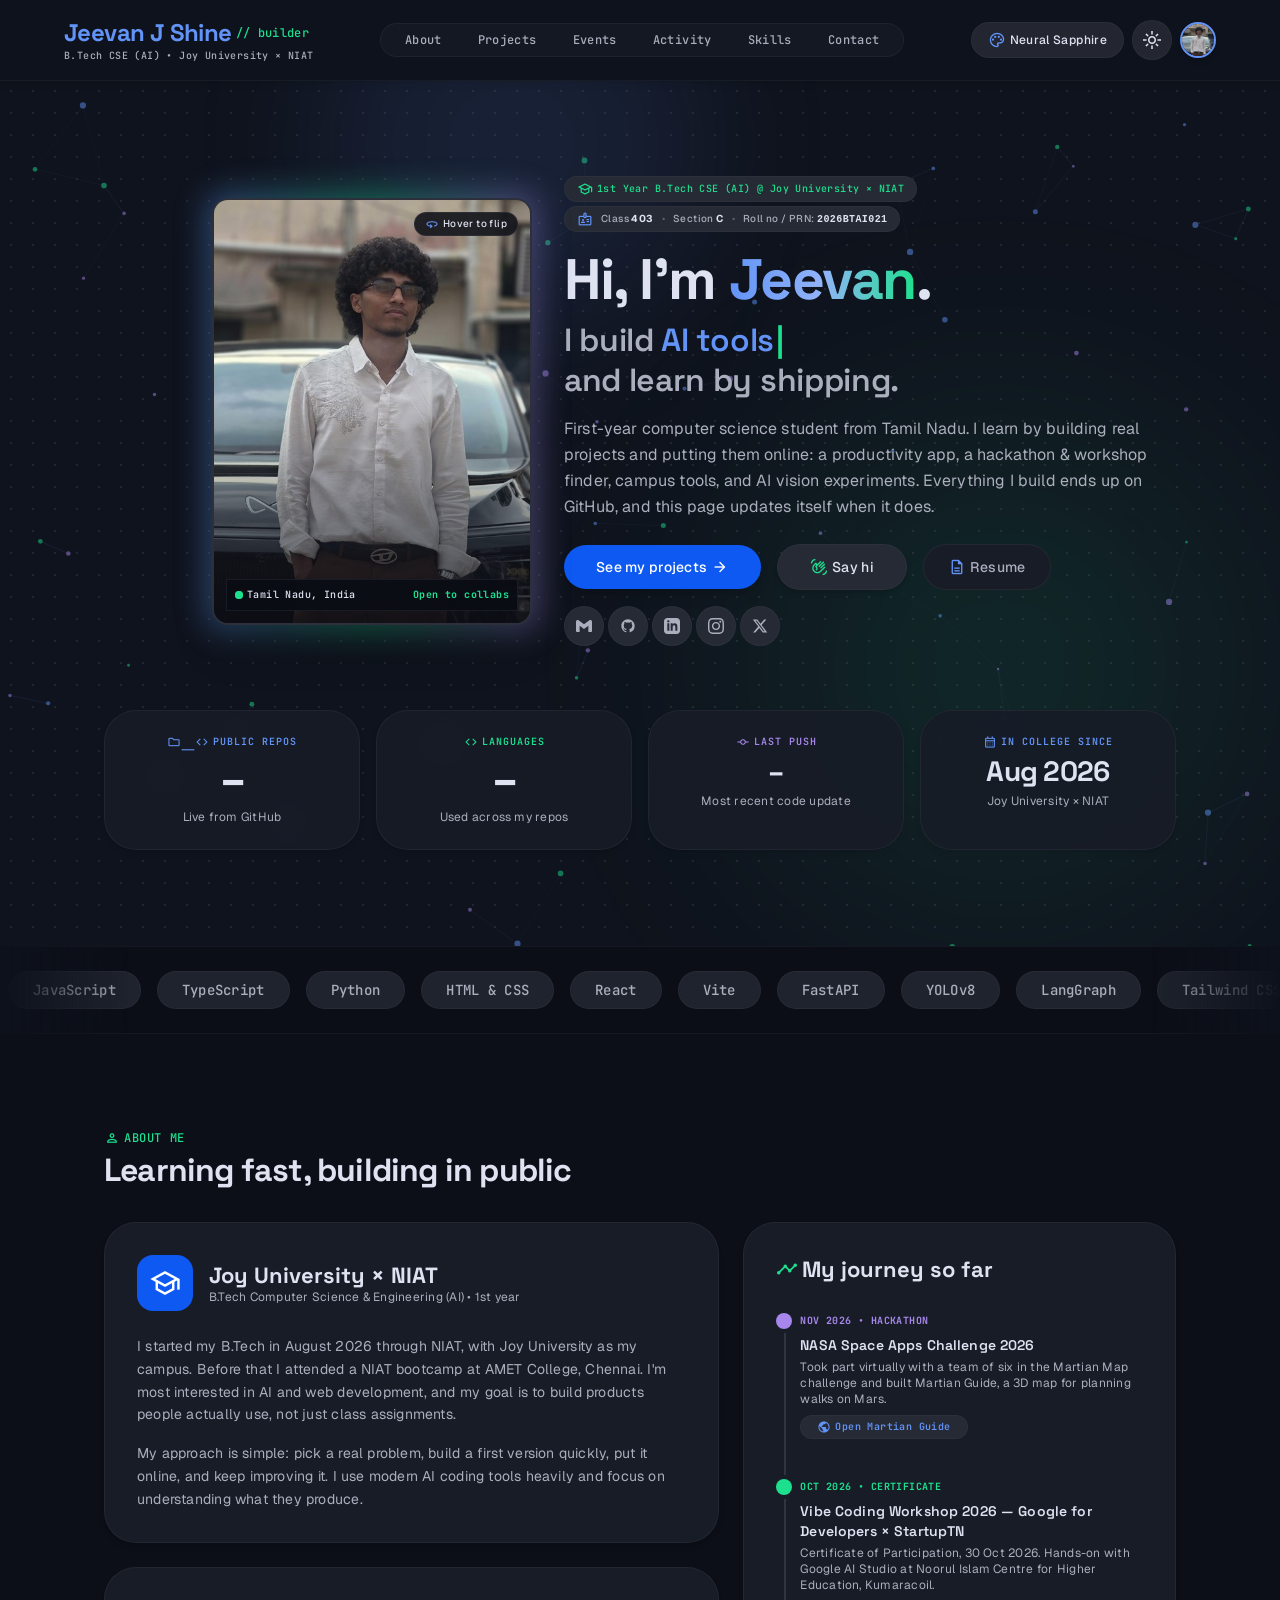
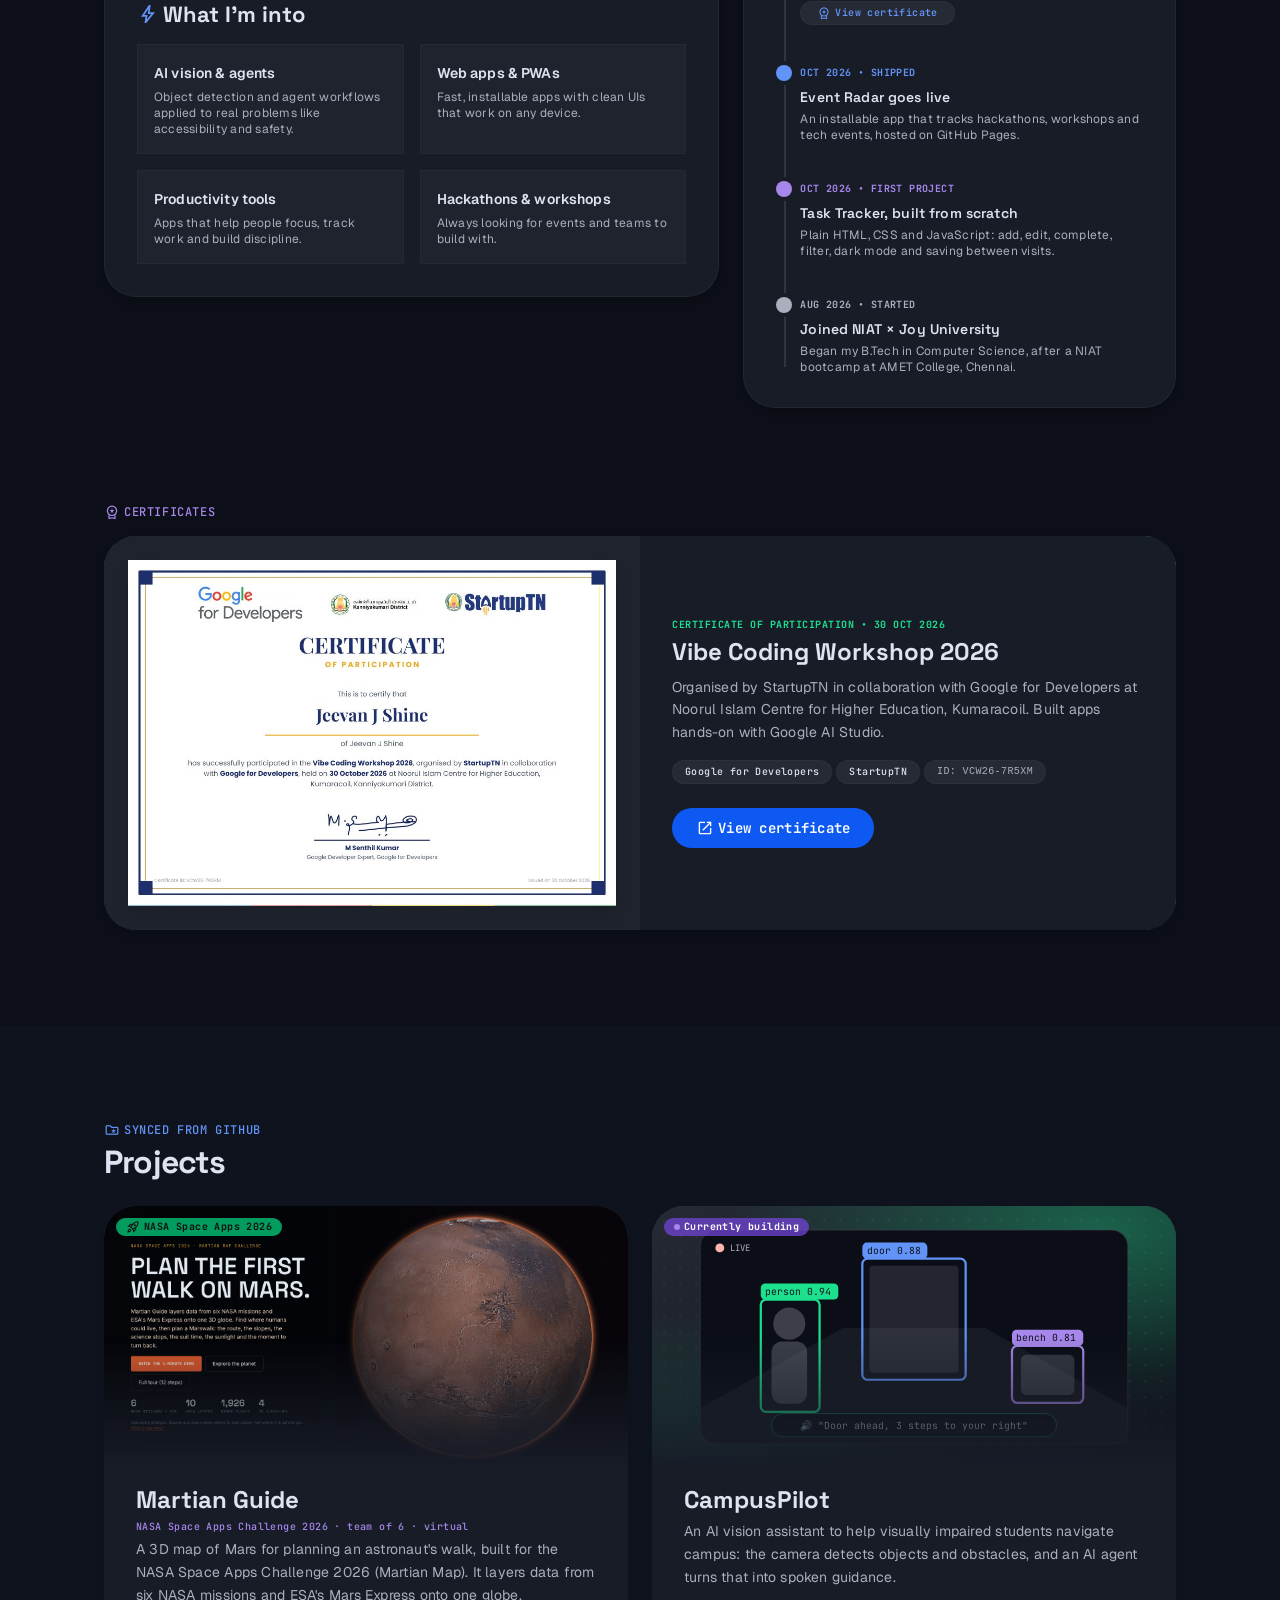
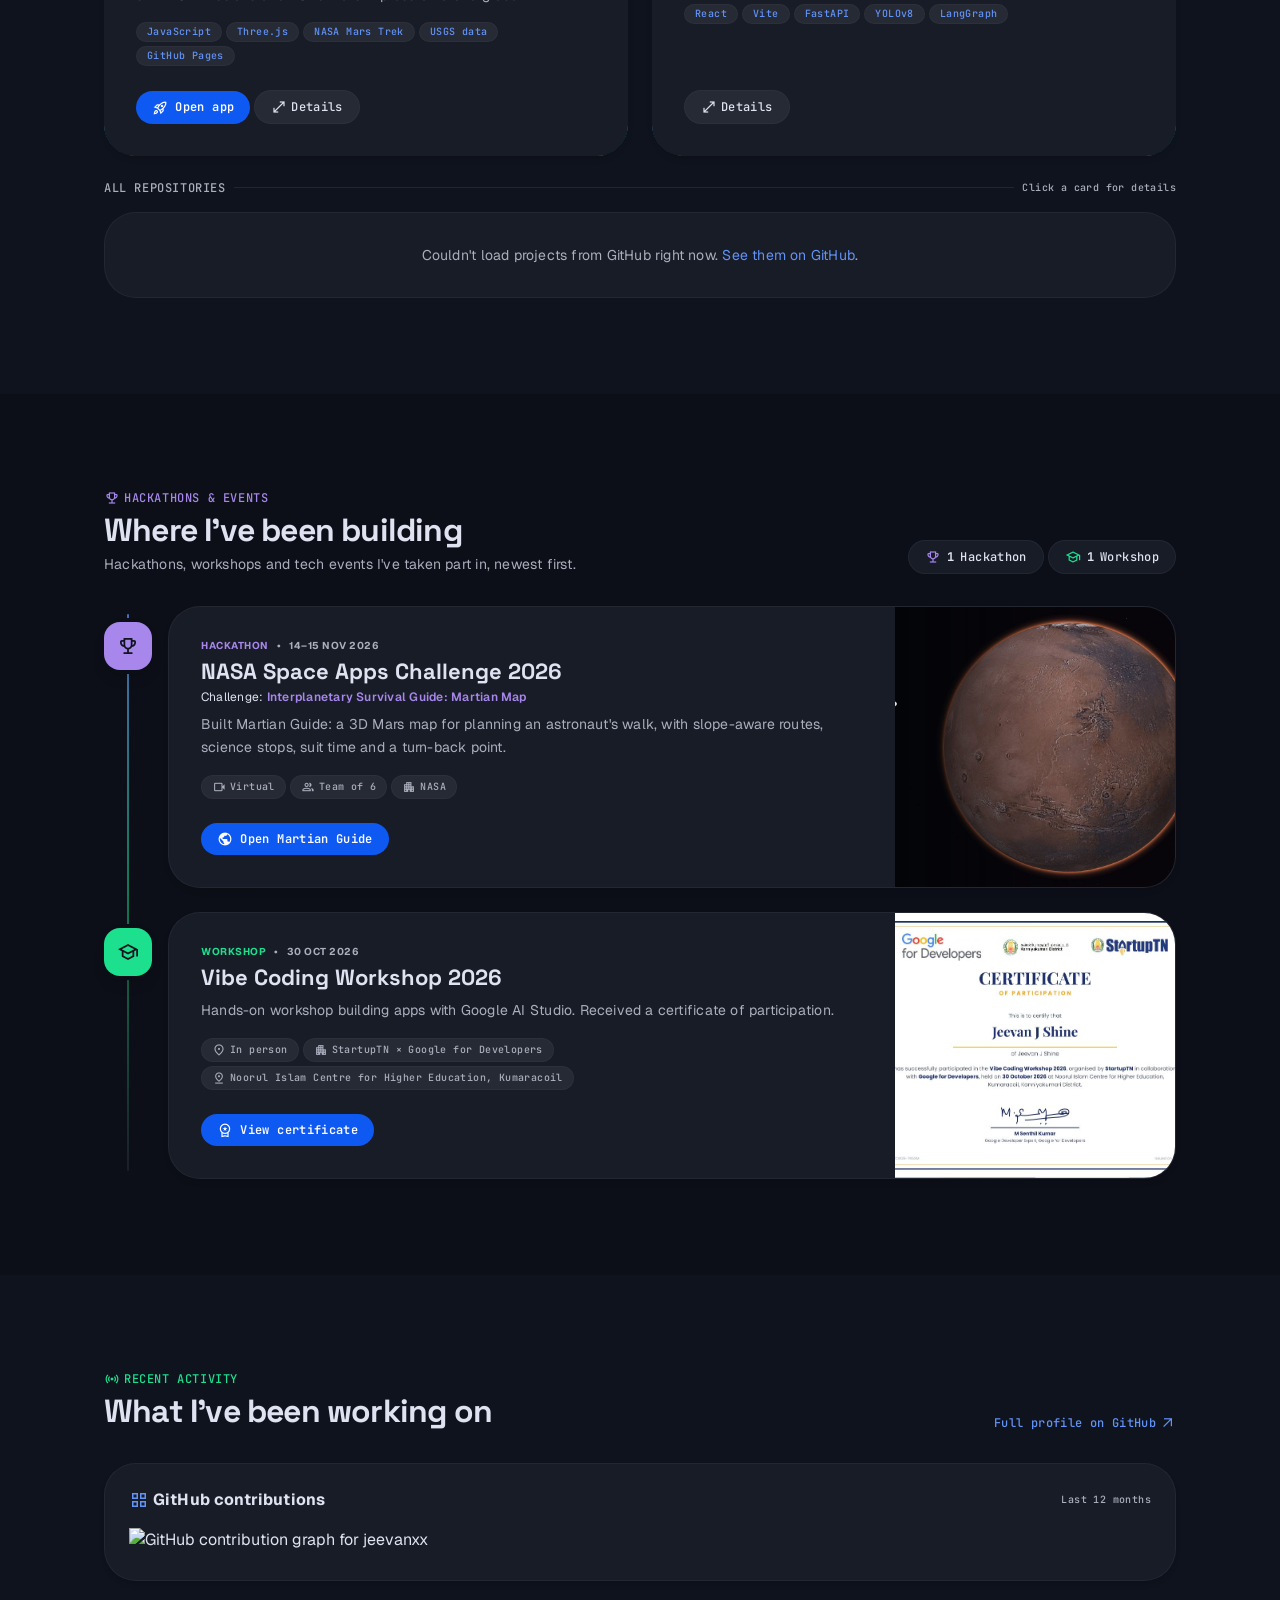
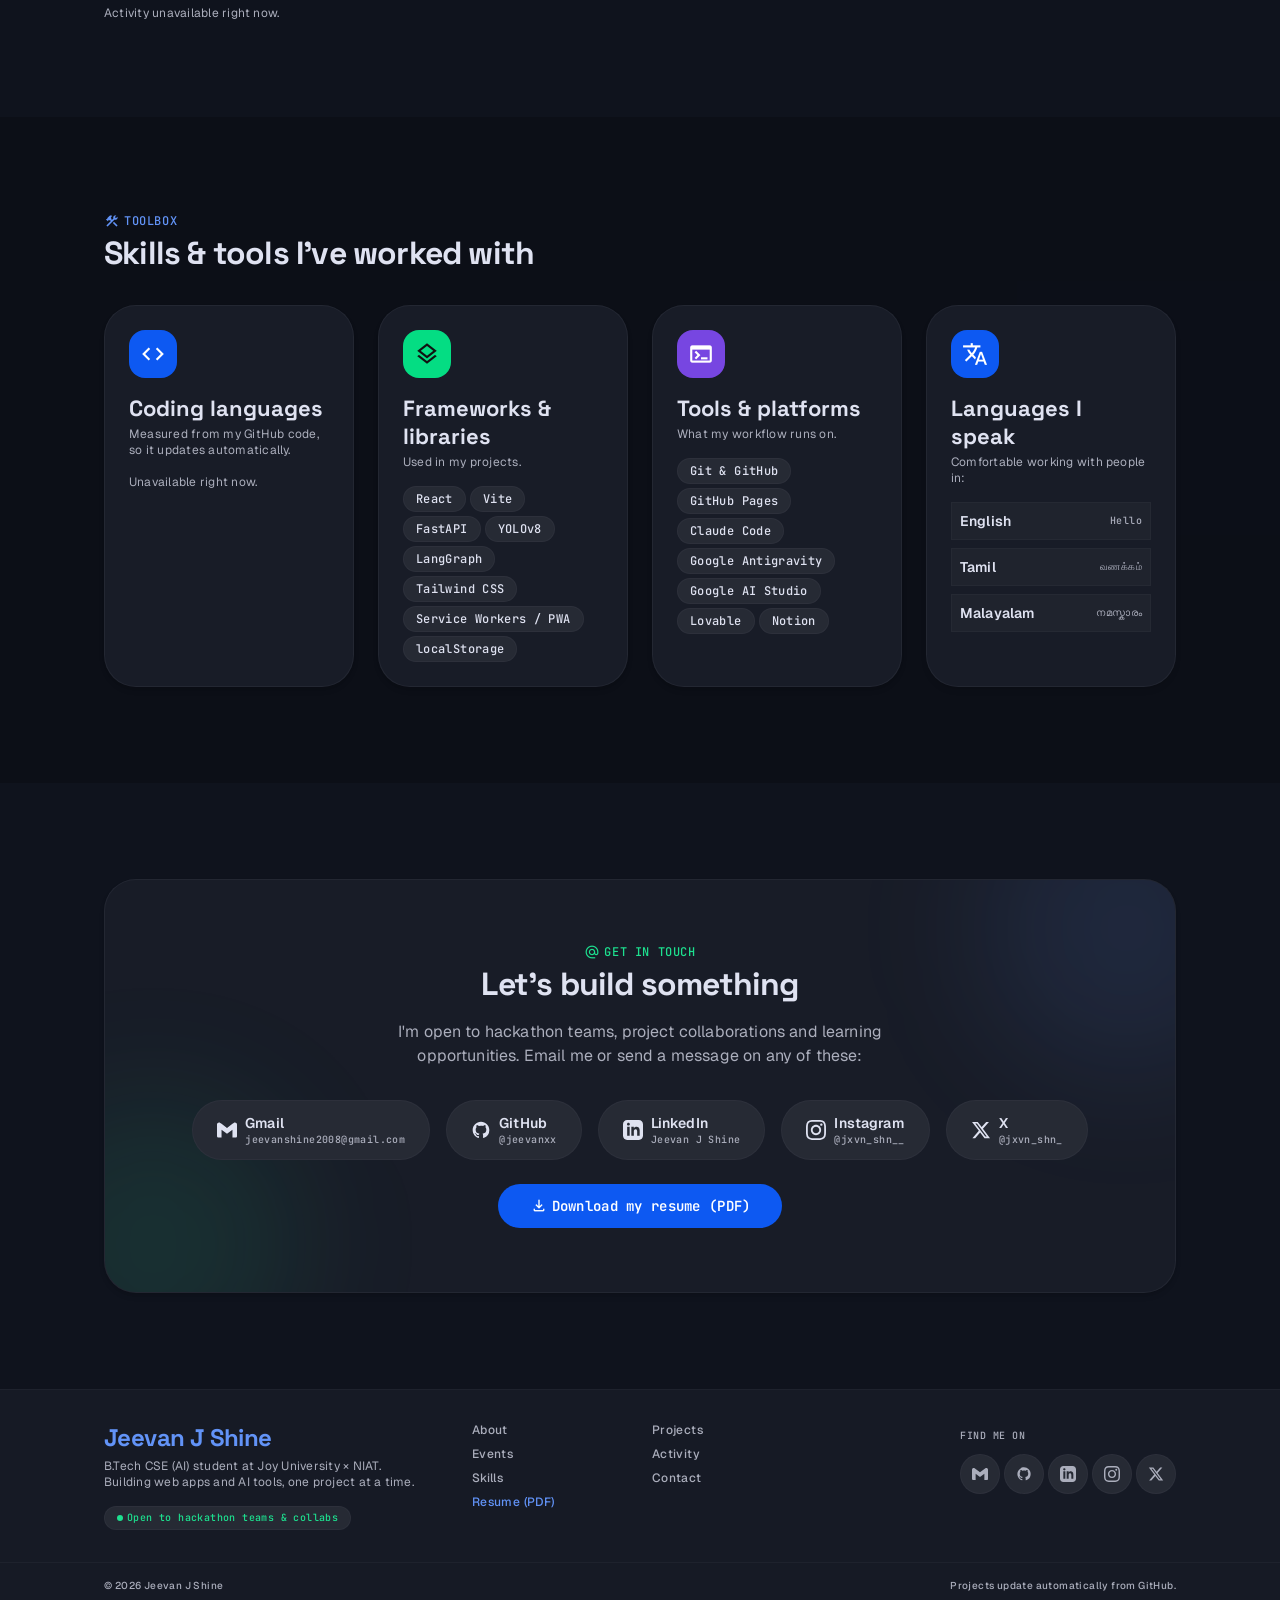
==== commit a57f973f: "Keep casual photo as main; formal photo on the back of a 3D flip card in the hero (hover on desktop," ====
--- a/index.html
+++ b/index.html
@@ -313,6 +313,14 @@
     }
 
     #bg3d { position: fixed; inset: 0; width: 100vw; height: 100vh; z-index: -1; pointer-events: none; }
+    /* Hero photo flip card */
+    .flip-inner { position: absolute; inset: 0; transform-style: preserve-3d; transition: transform .9s cubic-bezier(.2,.7,.2,1); }
+    .flip-face { position: absolute; inset: 0; -webkit-backface-visibility: hidden; backface-visibility: hidden; }
+    .flip-back { transform: rotateY(180deg); }
+    .flip-card.flipped .flip-inner { transform: rotateY(180deg); }
+    @media (hover: hover) { .flip-card:hover .flip-inner { transform: rotateY(180deg); } }
+    .flip-card:focus-visible { outline: 2px solid rgb(var(--color-primary)); outline-offset: 6px; }
+    @media (prefers-reduced-motion: reduce) { .flip-inner { transition: none; } }
     /* Scroll progress bar */
     #scrollProgress { position: fixed; top: 0; left: 0; height: 3px; width: 100%; z-index: 70; transform-origin: 0 50%; transform: scaleX(0);
       background: linear-gradient(90deg, rgb(var(--color-primary)), rgb(var(--color-secondary)), rgb(var(--color-tertiary))); pointer-events: none; }
@@ -397,7 +405,7 @@
           <span id="modeIcon" class="material-symbols-outlined text-[20px]">light_mode</span>
         </button>
         <div class="w-9 h-9 rounded-full overflow-hidden border-2 border-primary shrink-0 shadow-md hidden sm:block">
-          <img alt="Jeevan J Shine" class="w-full h-full object-cover object-[50%_32%] profile-photo" src="profile.jpg">
+          <img alt="Jeevan J Shine" class="w-full h-full object-cover object-top profile-photo" src="profile.jpg">
         </div>
       </div>
     </div>
@@ -431,15 +439,29 @@
             <div class="lg:col-span-5 flex justify-center lg:justify-end order-1">
               <div class="relative group float-3d" style="perspective:1000px">
                 <div class="absolute -inset-1.5 bg-gradient-to-r from-primary via-secondary to-tertiary rounded-2xl blur-lg opacity-40 group-hover:opacity-70 transition-opacity duration-1000"></div>
-                <div data-tilt-max="12" class="tilt relative rounded-2xl overflow-hidden bg-surface-container-high border-2 border-outline-variant/30 shadow-2xl w-64 sm:w-72 md:w-80 aspect-[3/4]">
-                  <img alt="Jeevan J Shine" class="w-full h-full object-cover object-top group-hover:scale-105 transition-transform duration-1000 ease-out profile-photo" src="profile.jpg">
-                  <div class="absolute inset-0 bg-gradient-to-t from-surface-dim/80 via-transparent to-transparent pointer-events-none"></div>
-                  <div class="absolute bottom-3 left-3 right-3 p-space-sm rounded-DEFAULT bg-surface-dim/90 backdrop-blur-md border border-outline-variant/30 flex items-center justify-between">
-                    <span class="flex items-center gap-space-xs font-label-sm text-label-sm text-on-surface">
-                      <span class="relative flex h-2 w-2"><span class="animate-ping absolute inline-flex h-full w-full rounded-full bg-secondary opacity-75"></span><span class="relative inline-flex rounded-full h-2 w-2 bg-secondary"></span></span>
-                      Tamil Nadu, India
-                    </span>
-                    <span class="font-label-sm text-label-sm text-secondary font-bold">Open to collabs</span>
+                <!-- Flip card: casual photo on the front, formal photo on the back (hover on desktop, tap on phones) -->
+                <div data-tilt-max="12" id="photoFlip" class="tilt flip-card relative rounded-2xl w-64 sm:w-72 md:w-80 aspect-[3/4] cursor-pointer" tabindex="0" role="button" aria-pressed="false" aria-label="Flip photo">
+                  <div class="flip-inner">
+                    <div class="flip-face rounded-2xl overflow-hidden bg-surface-container-high border-2 border-outline-variant/30 shadow-2xl">
+                      <img alt="Jeevan J Shine" class="w-full h-full object-cover object-top profile-photo" src="profile.jpg">
+                      <div class="absolute inset-0 bg-gradient-to-t from-surface-dim/80 via-transparent to-transparent pointer-events-none"></div>
+                      <span class="flip-hint absolute top-3 right-3 px-2.5 py-1 rounded-full bg-surface-dim/85 backdrop-blur-md border border-outline-variant/40 font-label-sm text-label-sm text-on-surface flex items-center gap-1"><span class="material-symbols-outlined text-[14px] text-primary">360</span><span class="hint-text">Flip</span></span>
+                      <div class="absolute bottom-3 left-3 right-3 p-space-sm rounded-DEFAULT bg-surface-dim/90 backdrop-blur-md border border-outline-variant/30 flex items-center justify-between">
+                        <span class="flex items-center gap-space-xs font-label-sm text-label-sm text-on-surface">
+                          <span class="relative flex h-2 w-2"><span class="animate-ping absolute inline-flex h-full w-full rounded-full bg-secondary opacity-75"></span><span class="relative inline-flex rounded-full h-2 w-2 bg-secondary"></span></span>
+                          Tamil Nadu, India
+                        </span>
+                        <span class="font-label-sm text-label-sm text-secondary font-bold">Open to collabs</span>
+                      </div>
+                    </div>
+                    <div class="flip-face flip-back rounded-2xl overflow-hidden bg-surface-container-high border-2 border-primary/40 shadow-2xl">
+                      <img alt="Jeevan J Shine in a suit" class="w-full h-full object-cover object-top" src="profile-formal.jpg" loading="lazy">
+                      <div class="absolute inset-0 bg-gradient-to-t from-surface-dim/80 via-transparent to-transparent pointer-events-none"></div>
+                      <div class="absolute bottom-3 left-3 right-3 p-space-sm rounded-DEFAULT bg-surface-dim/90 backdrop-blur-md border border-outline-variant/30 flex items-center justify-between">
+                        <span class="font-label-sm text-label-sm text-on-surface">Jeevan J Shine</span>
+                        <span class="font-label-sm text-label-sm text-primary font-bold">B.Tech CSE (AI)</span>
+                      </div>
+                    </div>
                   </div>
                 </div>
               </div>
@@ -1530,6 +1552,16 @@
         }
         box.scrollLeft = box.scrollWidth;                     // phones: show the most recent weeks first
       }).catch(fallback);
+    })();
+
+    /* Hero photo flip: tap (phones) or Enter/Space (keyboard) flips; mouse users flip by hovering */
+    (function initPhotoFlip() {
+      const card = document.getElementById('photoFlip'); if (!card) return;
+      const hover = matchMedia('(hover: hover)').matches;
+      const hint = card.querySelector('.hint-text'); if (hint) hint.textContent = hover ? 'Hover to flip' : 'Tap to flip';
+      const toggle = () => { const on = card.classList.toggle('flipped'); card.setAttribute('aria-pressed', on); };
+      card.addEventListener('click', e => { if (e.pointerType === 'mouse' && hover) return; toggle(); });
+      card.addEventListener('keydown', e => { if (e.key === 'Enter' || e.key === ' ') { e.preventDefault(); toggle(); } });
     })();
 
     /* Scroll progress bar + back-to-top button */
--- a/styles.css
+++ b/styles.css
@@ -1 +1 @@
-*,:after,:before{--tw-border-spacing-x:0;--tw-border-spacing-y:0;--tw-translate-x:0;--tw-translate-y:0;--tw-rotate:0;--tw-skew-x:0;--tw-skew-y:0;--tw-scale-x:1;--tw-scale-y:1;--tw-pan-x: ;--tw-pan-y: ;--tw-pinch-zoom: ;--tw-scroll-snap-strictness:proximity;--tw-gradient-from-position: ;--tw-gradient-via-position: ;--tw-gradient-to-position: ;--tw-ordinal: ;--tw-slashed-zero: ;--tw-numeric-figure: ;--tw-numeric-spacing: ;--tw-numeric-fraction: ;--tw-ring-inset: ;--tw-ring-offset-width:0px;--tw-ring-offset-color:#fff;--tw-ring-color:rgba(59,130,246,.5);--tw-ring-offset-shadow:0 0 #0000;--tw-ring-shadow:0 0 #0000;--tw-shadow:0 0 #0000;--tw-shadow-colored:0 0 #0000;--tw-blur: ;--tw-brightness: ;--tw-contrast: ;--tw-grayscale: ;--tw-hue-rotate: ;--tw-invert: ;--tw-saturate: ;--tw-sepia: ;--tw-drop-shadow: ;--tw-backdrop-blur: ;--tw-backdrop-brightness: ;--tw-backdrop-contrast: ;--tw-backdrop-grayscale: ;--tw-backdrop-hue-rotate: ;--tw-backdrop-invert: ;--tw-backdrop-opacity: ;--tw-backdrop-saturate: ;--tw-backdrop-sepia: ;--tw-contain-size: ;--tw-contain-layout: ;--tw-contain-paint: ;--tw-contain-style: }::backdrop{--tw-border-spacing-x:0;--tw-border-spacing-y:0;--tw-translate-x:0;--tw-translate-y:0;--tw-rotate:0;--tw-skew-x:0;--tw-skew-y:0;--tw-scale-x:1;--tw-scale-y:1;--tw-pan-x: ;--tw-pan-y: ;--tw-pinch-zoom: ;--tw-scroll-snap-strictness:proximity;--tw-gradient-from-position: ;--tw-gradient-via-position: ;--tw-gradient-to-position: ;--tw-ordinal: ;--tw-slashed-zero: ;--tw-numeric-figure: ;--tw-numeric-spacing: ;--tw-numeric-fraction: ;--tw-ring-inset: ;--tw-ring-offset-width:0px;--tw-ring-offset-color:#fff;--tw-ring-color:rgba(59,130,246,.5);--tw-ring-offset-shadow:0 0 #0000;--tw-ring-shadow:0 0 #0000;--tw-shadow:0 0 #0000;--tw-shadow-colored:0 0 #0000;--tw-blur: ;--tw-brightness: ;--tw-contrast: ;--tw-grayscale: ;--tw-hue-rotate: ;--tw-invert: ;--tw-saturate: ;--tw-sepia: ;--tw-drop-shadow: ;--tw-backdrop-blur: ;--tw-backdrop-brightness: ;--tw-backdrop-contrast: ;--tw-backdrop-grayscale: ;--tw-backdrop-hue-rotate: ;--tw-backdrop-invert: ;--tw-backdrop-opacity: ;--tw-backdrop-saturate: ;--tw-backdrop-sepia: ;--tw-contain-size: ;--tw-contain-layout: ;--tw-contain-paint: ;--tw-contain-style: }/*! tailwindcss v3.4.19 | MIT License | https://tailwindcss.com*/*,:after,:before{box-sizing:border-box;border:0 solid #e5e7eb}:after,:before{--tw-content:""}:host,html{line-height:1.5;-webkit-text-size-adjust:100%;-moz-tab-size:4;-o-tab-size:4;tab-size:4;font-family:ui-sans-serif,system-ui,sans-serif,Apple Color Emoji,Segoe UI Emoji,Segoe UI Symbol,Noto Color Emoji;font-feature-settings:normal;font-variation-settings:normal;-webkit-tap-highlight-color:transparent}body{margin:0;line-height:inherit}hr{height:0;color:inherit;border-top-width:1px}abbr:where([title]){-webkit-text-decoration:underline dotted;text-decoration:underline dotted}h1,h2,h3,h4,h5,h6{font-size:inherit;font-weight:inherit}a{color:inherit;text-decoration:inherit}b,strong{font-weight:bolder}code,kbd,pre,samp{font-family:ui-monospace,SFMono-Regular,Menlo,Monaco,Consolas,Liberation Mono,Courier New,monospace;font-feature-settings:normal;font-variation-settings:normal;font-size:1em}small{font-size:80%}sub,sup{font-size:75%;line-height:0;position:relative;vertical-align:baseline}sub{bottom:-.25em}sup{top:-.5em}table{text-indent:0;border-color:inherit;border-collapse:collapse}button,input,optgroup,select,textarea{font-family:inherit;font-feature-settings:inherit;font-variation-settings:inherit;font-size:100%;font-weight:inherit;line-height:inherit;letter-spacing:inherit;color:inherit;margin:0;padding:0}button,select{text-transform:none}button,input:where([type=button]),input:where([type=reset]),input:where([type=submit]){-webkit-appearance:button;background-color:transparent;background-image:none}:-moz-focusring{outline:auto}:-moz-ui-invalid{box-shadow:none}progress{vertical-align:baseline}::-webkit-inner-spin-button,::-webkit-outer-spin-button{height:auto}[type=search]{-webkit-appearance:textfield;outline-offset:-2px}::-webkit-search-decoration{-webkit-appearance:none}::-webkit-file-upload-button{-webkit-appearance:button;font:inherit}summary{display:list-item}blockquote,dd,dl,figure,h1,h2,h3,h4,h5,h6,hr,p,pre{margin:0}fieldset{margin:0}fieldset,legend{padding:0}menu,ol,ul{list-style:none;margin:0;padding:0}dialog{padding:0}textarea{resize:vertical}input::-moz-placeholder,textarea::-moz-placeholder{opacity:1;color:#9ca3af}input::placeholder,textarea::placeholder{opacity:1;color:#9ca3af}[role=button],button{cursor:pointer}:disabled{cursor:default}audio,canvas,embed,iframe,img,object,svg,video{display:block;vertical-align:middle}img,video{max-width:100%;height:auto}[hidden]:where(:not([hidden=until-found])){display:none}.\!container{width:100%!important}.container{width:100%}@media (min-width:640px){.\!container{max-width:640px!important}.container{max-width:640px}}@media (min-width:768px){.\!container{max-width:768px!important}.container{max-width:768px}}@media (min-width:1024px){.\!container{max-width:1024px!important}.container{max-width:1024px}}@media (min-width:1280px){.\!container{max-width:1280px!important}.container{max-width:1280px}}@media (min-width:1536px){.\!container{max-width:1536px!important}.container{max-width:1536px}}.pointer-events-none{pointer-events:none}.pointer-events-auto{pointer-events:auto}.\!visible{visibility:visible!important}.visible{visibility:visible}.fixed{position:fixed}.absolute{position:absolute}.relative{position:relative}.sticky{position:sticky}.-inset-1\.5{inset:-.375rem}.inset-0{inset:0}.inset-x-0{left:0;right:0}.-bottom-24{bottom:-6rem}.-left-24{left:-6rem}.-left-6{left:-1.5rem}.-right-24{right:-6rem}.-top-24{top:-6rem}.-top-32{top:-8rem}.bottom-10{bottom:2.5rem}.bottom-24{bottom:6rem}.bottom-3{bottom:.75rem}.bottom-6{bottom:1.5rem}.left-0{left:0}.left-1\/4{left:25%}.left-3{left:.75rem}.right-10{right:2.5rem}.right-3{right:.75rem}.right-6{right:1.5rem}.top-0{top:0}.top-1\.5{top:.375rem}.top-20{top:5rem}.top-3{top:.75rem}.top-4{top:1rem}.isolate{isolation:isolate}.z-0{z-index:0}.z-10{z-index:10}.z-40{z-index:40}.z-50{z-index:50}.z-\[60\]{z-index:60}.z-\[65\]{z-index:65}.order-1{order:1}.order-2{order:2}.mx-auto{margin-left:auto;margin-right:auto}.mx-space-sm{margin-left:.5rem;margin-right:.5rem}.mx-space-xl{margin-left:2rem;margin-right:2rem}.-mt-10{margin-top:-2.5rem}.mb-1{margin-bottom:.25rem}.mb-space-lg{margin-bottom:1.5rem}.mb-space-md{margin-bottom:1rem}.mb-space-sm{margin-bottom:.5rem}.mb-space-xl{margin-bottom:2rem}.mb-space-xs{margin-bottom:.25rem}.ml-auto{margin-left:auto}.mt-0\.5{margin-top:.125rem}.mt-1{margin-top:.25rem}.mt-16{margin-top:4rem}.mt-auto{margin-top:auto}.mt-space-lg{margin-top:1.5rem}.mt-space-md{margin-top:1rem}.mt-space-sm{margin-top:.5rem}.mt-space-xl{margin-top:2rem}.mt-space-xs{margin-top:.25rem}.block{display:block}.flex{display:flex}.inline-flex{display:inline-flex}.\!grid{display:grid!important}.grid{display:grid}.hidden{display:none}.aspect-\[2\/1\]{aspect-ratio:2/1}.aspect-\[3\/4\]{aspect-ratio:3/4}.aspect-\[4\/3\]{aspect-ratio:4/3}.h-1\.5{height:.375rem}.h-10{height:2.5rem}.h-11{height:2.75rem}.h-12{height:3rem}.h-14{height:3.5rem}.h-2{height:.5rem}.h-2\.5{height:.625rem}.h-20{height:5rem}.h-4{height:1rem}.h-5{height:1.25rem}.h-72{height:18rem}.h-9{height:2.25rem}.h-96{height:24rem}.h-\[30rem\]{height:30rem}.h-full{height:100%}.h-px{height:1px}.max-h-\[92vh\]{max-height:92vh}.min-h-\[160px\]{min-height:160px}.min-h-\[calc\(100vh-80px\)\]{min-height:calc(100vh - 80px)}.w-1\.5{width:.375rem}.w-10{width:2.5rem}.w-11{width:2.75rem}.w-12{width:3rem}.w-14{width:3.5rem}.w-2{width:.5rem}.w-4{width:1rem}.w-5{width:1.25rem}.w-64{width:16rem}.w-72{width:18rem}.w-9{width:2.25rem}.w-96{width:24rem}.w-\[30rem\]{width:30rem}.w-full{width:100%}.min-w-0{min-width:0}.min-w-\[680px\]{min-width:680px}.min-w-max{min-width:-moz-max-content;min-width:max-content}.max-w-2xl{max-width:42rem}.max-w-\[1000px\]{max-width:1000px}.max-w-\[1200px\]{max-width:1200px}.max-w-\[140px\]{max-width:140px}.max-w-\[1440px\]{max-width:1440px}.max-w-xl{max-width:36rem}.max-w-xs{max-width:20rem}.flex-1{flex:1 1 0%}.flex-shrink{flex-shrink:1}.shrink-0{flex-shrink:0}.translate-y-1{--tw-translate-y:0.25rem}.translate-y-1,.translate-y-4{transform:translate(var(--tw-translate-x),var(--tw-translate-y)) rotate(var(--tw-rotate)) skewX(var(--tw-skew-x)) skewY(var(--tw-skew-y)) scaleX(var(--tw-scale-x)) scaleY(var(--tw-scale-y))}.translate-y-4{--tw-translate-y:1rem}.transform{transform:translate(var(--tw-translate-x),var(--tw-translate-y)) rotate(var(--tw-rotate)) skewX(var(--tw-skew-x)) skewY(var(--tw-skew-y)) scaleX(var(--tw-scale-x)) scaleY(var(--tw-scale-y))}@keyframes ping{75%,to{transform:scale(2);opacity:0}}.animate-ping{animation:ping 1s cubic-bezier(0,0,.2,1) infinite}@keyframes pulse{50%{opacity:.5}}.animate-pulse{animation:pulse 2s cubic-bezier(.4,0,.6,1) infinite}.resize{resize:both}.grid-cols-1{grid-template-columns:repeat(1,minmax(0,1fr))}.grid-cols-2{grid-template-columns:repeat(2,minmax(0,1fr))}.flex-col{flex-direction:column}.flex-wrap{flex-wrap:wrap}.content-start{align-content:flex-start}.items-start{align-items:flex-start}.items-end{align-items:flex-end}.items-center{align-items:center}.justify-end{justify-content:flex-end}.justify-center{justify-content:center}.justify-between{justify-content:space-between}.gap-1{gap:.25rem}.gap-1\.5{gap:.375rem}.gap-2{gap:.5rem}.gap-space-lg{gap:1.5rem}.gap-space-md{gap:1rem}.gap-space-sm{gap:.5rem}.gap-space-xl{gap:2rem}.gap-space-xs{gap:.25rem}.gap-x-space-lg{-moz-column-gap:1.5rem;column-gap:1.5rem}.gap-x-space-md{-moz-column-gap:1rem;column-gap:1rem}.gap-x-space-sm{-moz-column-gap:.5rem;column-gap:.5rem}.gap-y-0\.5{row-gap:.125rem}.gap-y-1{row-gap:.25rem}.gap-y-2{row-gap:.5rem}.-space-x-1>:not([hidden])~:not([hidden]){--tw-space-x-reverse:0;margin-right:calc(-.25rem*var(--tw-space-x-reverse));margin-left:calc(-.25rem*(1 - var(--tw-space-x-reverse)))}.space-y-2>:not([hidden])~:not([hidden]){--tw-space-y-reverse:0;margin-top:calc(.5rem*(1 - var(--tw-space-y-reverse)));margin-bottom:calc(.5rem*var(--tw-space-y-reverse))}.space-y-8>:not([hidden])~:not([hidden]){--tw-space-y-reverse:0;margin-top:calc(2rem*(1 - var(--tw-space-y-reverse)));margin-bottom:calc(2rem*var(--tw-space-y-reverse))}.space-y-space-sm>:not([hidden])~:not([hidden]){--tw-space-y-reverse:0;margin-top:calc(.5rem*(1 - var(--tw-space-y-reverse)));margin-bottom:calc(.5rem*var(--tw-space-y-reverse))}.self-start{align-self:flex-start}.self-center{align-self:center}.overflow-hidden{overflow:hidden}.overflow-x-auto{overflow-x:auto}.overflow-y-auto{overflow-y:auto}.overflow-x-hidden{overflow-x:hidden}.scroll-smooth{scroll-behavior:smooth}.truncate{overflow:hidden;text-overflow:ellipsis}.truncate,.whitespace-nowrap{white-space:nowrap}.rounded-2xl{border-radius:1rem}.rounded{border-radius:var(--r-md,1rem)}.rounded-full{border-radius:9999px}.rounded-lg{border-radius:var(--r-lg,2rem)}.rounded-t-2xl{border-top-left-radius:1rem;border-top-right-radius:1rem}.border{border-width:1px}.border-2{border-width:2px}.border-y{border-top-width:1px}.border-b,.border-y{border-bottom-width:1px}.border-t{border-top-width:1px}.border-outline-variant\/20{border-color:rgb(var(--color-outline-variant)/.2)}.border-outline-variant\/30{border-color:rgb(var(--color-outline-variant)/.3)}.border-outline-variant\/40{border-color:rgb(var(--color-outline-variant)/.4)}.border-primary{--tw-border-opacity:1;border-color:rgb(var(--color-primary)/var(--tw-border-opacity,1))}.border-surface-container-low{--tw-border-opacity:1;border-color:rgb(var(--color-surface-container-low)/var(--tw-border-opacity,1))}.bg-on-surface-variant{--tw-bg-opacity:1;background-color:rgb(var(--color-on-surface-variant)/var(--tw-bg-opacity,1))}.bg-outline-variant\/40{background-color:rgb(var(--color-outline-variant)/.4)}.bg-primary{--tw-bg-opacity:1;background-color:rgb(var(--color-primary)/var(--tw-bg-opacity,1))}.bg-primary-container{--tw-bg-opacity:1;background-color:rgb(var(--color-primary-container)/var(--tw-bg-opacity,1))}.bg-primary\/10{background-color:rgb(var(--color-primary)/.1)}.bg-primary\/60{background-color:rgb(var(--color-primary)/.6)}.bg-secondary{--tw-bg-opacity:1;background-color:rgb(var(--color-secondary)/var(--tw-bg-opacity,1))}.bg-secondary-container{--tw-bg-opacity:1;background-color:rgb(var(--color-secondary-container)/var(--tw-bg-opacity,1))}.bg-secondary-container\/70{background-color:rgb(var(--color-secondary-container)/.7)}.bg-secondary-container\/80{background-color:rgb(var(--color-secondary-container)/.8)}.bg-secondary\/10{background-color:rgb(var(--color-secondary)/.1)}.bg-secondary\/60{background-color:rgb(var(--color-secondary)/.6)}.bg-surface{--tw-bg-opacity:1;background-color:rgb(var(--color-surface)/var(--tw-bg-opacity,1))}.bg-surface-container{--tw-bg-opacity:1;background-color:rgb(var(--color-surface-container)/var(--tw-bg-opacity,1))}.bg-surface-container-high{--tw-bg-opacity:1;background-color:rgb(var(--color-surface-container-high)/var(--tw-bg-opacity,1))}.bg-surface-container-high\/90{background-color:rgb(var(--color-surface-container-high)/.9)}.bg-surface-container-high\/95{background-color:rgb(var(--color-surface-container-high)/.95)}.bg-surface-container-highest{--tw-bg-opacity:1;background-color:rgb(var(--color-surface-container-highest)/var(--tw-bg-opacity,1))}.bg-surface-container-highest\/95{background-color:rgb(var(--color-surface-container-highest)/.95)}.bg-surface-container-low{--tw-bg-opacity:1;background-color:rgb(var(--color-surface-container-low)/var(--tw-bg-opacity,1))}.bg-surface-container-low\/70{background-color:rgb(var(--color-surface-container-low)/.7)}.bg-surface-container-low\/90{background-color:rgb(var(--color-surface-container-low)/.9)}.bg-surface-container-lowest\/70{background-color:rgb(var(--color-surface-container-lowest)/.7)}.bg-surface-container-lowest\/75{background-color:rgb(var(--color-surface-container-lowest)/.75)}.bg-surface-dim\/0{background-color:rgb(var(--color-surface-dim)/0)}.bg-surface-dim\/80{background-color:rgb(var(--color-surface-dim)/.8)}.bg-surface-dim\/90{background-color:rgb(var(--color-surface-dim)/.9)}.bg-surface\/60{background-color:rgb(var(--color-surface)/.6)}.bg-surface\/85{background-color:rgb(var(--color-surface)/.85)}.bg-surface\/95{background-color:rgb(var(--color-surface)/.95)}.bg-tertiary{--tw-bg-opacity:1;background-color:rgb(var(--color-tertiary)/var(--tw-bg-opacity,1))}.bg-tertiary-container{--tw-bg-opacity:1;background-color:rgb(var(--color-tertiary-container)/var(--tw-bg-opacity,1))}.bg-tertiary-container\/70{background-color:rgb(var(--color-tertiary-container)/.7)}.bg-tertiary\/60{background-color:rgb(var(--color-tertiary)/.6)}.bg-gradient-to-r{background-image:linear-gradient(to right,var(--tw-gradient-stops))}.bg-gradient-to-t{background-image:linear-gradient(to top,var(--tw-gradient-stops))}.from-primary{--tw-gradient-from:rgb(var(--color-primary)/1) var(--tw-gradient-from-position);--tw-gradient-to:rgb(var(--color-primary)/0) var(--tw-gradient-to-position);--tw-gradient-stops:var(--tw-gradient-from),var(--tw-gradient-to)}.from-surface-container-low{--tw-gradient-from:rgb(var(--color-surface-container-low)/1) var(--tw-gradient-from-position);--tw-gradient-to:rgb(var(--color-surface-container-low)/0) var(--tw-gradient-to-position);--tw-gradient-stops:var(--tw-gradient-from),var(--tw-gradient-to)}.from-surface-container-low\/90{--tw-gradient-from:rgb(var(--color-surface-container-low)/0.9) var(--tw-gradient-from-position);--tw-gradient-to:rgb(var(--color-surface-container-low)/0) var(--tw-gradient-to-position);--tw-gradient-stops:var(--tw-gradient-from),var(--tw-gradient-to)}.from-surface-dim\/80{--tw-gradient-from:rgb(var(--color-surface-dim)/0.8) var(--tw-gradient-from-position);--tw-gradient-to:rgb(var(--color-surface-dim)/0) var(--tw-gradient-to-position);--tw-gradient-stops:var(--tw-gradient-from),var(--tw-gradient-to)}.via-primary-fixed{--tw-gradient-to:rgb(var(--color-primary-fixed,var(--color-primary))/0) var(--tw-gradient-to-position);--tw-gradient-stops:var(--tw-gradient-from),rgb(var(--color-primary-fixed,var(--color-primary))/1) var(--tw-gradient-via-position),var(--tw-gradient-to)}.via-secondary{--tw-gradient-to:rgb(var(--color-secondary)/0) var(--tw-gradient-to-position);--tw-gradient-stops:var(--tw-gradient-from),rgb(var(--color-secondary)/1) var(--tw-gradient-via-position),var(--tw-gradient-to)}.via-transparent{--tw-gradient-to:transparent var(--tw-gradient-to-position);--tw-gradient-stops:var(--tw-gradient-from),transparent var(--tw-gradient-via-position),var(--tw-gradient-to)}.to-secondary{--tw-gradient-to:rgb(var(--color-secondary)/1) var(--tw-gradient-to-position)}.to-tertiary{--tw-gradient-to:rgb(var(--color-tertiary)/1) var(--tw-gradient-to-position)}.to-transparent{--tw-gradient-to:transparent var(--tw-gradient-to-position)}.bg-clip-text{-webkit-background-clip:text;background-clip:text}.fill-current{fill:currentColor}.object-contain{-o-object-fit:contain;object-fit:contain}.object-cover{-o-object-fit:cover;object-fit:cover}.object-\[50\%_32\%\]{-o-object-position:50% 32%;object-position:50% 32%}.object-top{-o-object-position:top;object-position:top}.p-0{padding:0}.p-1\.5{padding:.375rem}.p-space-lg{padding:1.5rem}.p-space-md{padding:1rem}.p-space-sm{padding:.5rem}.p-space-xl{padding:2rem}.px-2\.5{padding-left:.625rem;padding-right:.625rem}.px-3{padding-left:.75rem;padding-right:.75rem}.px-margin-sm{padding-left:1rem;padding-right:1rem}.px-space-lg{padding-left:1.5rem;padding-right:1.5rem}.px-space-md{padding-left:1rem;padding-right:1rem}.px-space-sm{padding-left:.5rem;padding-right:.5rem}.px-space-xl{padding-left:2rem;padding-right:2rem}.py-0\.5{padding-top:.125rem;padding-bottom:.125rem}.py-1{padding-top:.25rem;padding-bottom:.25rem}.py-16{padding-top:4rem;padding-bottom:4rem}.py-2{padding-top:.5rem;padding-bottom:.5rem}.py-2\.5{padding-top:.625rem;padding-bottom:.625rem}.py-24{padding-top:6rem;padding-bottom:6rem}.py-3{padding-top:.75rem;padding-bottom:.75rem}.py-space-lg{padding-top:1.5rem;padding-bottom:1.5rem}.py-space-md{padding-top:1rem;padding-bottom:1rem}.py-space-sm{padding-top:.5rem;padding-bottom:.5rem}.py-space-xl{padding-top:2rem;padding-bottom:2rem}.py-space-xs{padding-top:.25rem;padding-bottom:.25rem}.pb-0{padding-bottom:0}.pb-1{padding-bottom:.25rem}.pb-24{padding-bottom:6rem}.pl-14{padding-left:3.5rem}.pl-6{padding-left:1.5rem}.pt-20{padding-top:5rem}.pt-5{padding-top:1.25rem}.pt-space-lg{padding-top:1.5rem}.pt-space-md{padding-top:1rem}.pt-space-xs{padding-top:.25rem}.text-left{text-align:left}.text-center{text-align:center}.font-body-lg,.font-body-md,.font-body-sm{font-family:var(--md-sys-body-font-family)}.font-display-lg,.font-display-md,.font-headline-lg,.font-headline-md,.font-headline-sm{font-family:var(--md-sys-typescale-font-family)}.font-label-lg,.font-label-md,.font-label-sm{font-family:var(--md-sys-code-font-family)}.font-mono{font-family:ui-monospace,SFMono-Regular,Menlo,Monaco,Consolas,Liberation Mono,Courier New,monospace}.font-title-lg{font-family:var(--md-sys-typescale-font-family)}.font-title-md,.font-title-sm{font-family:var(--md-sys-body-font-family)}.text-\[10px\]{font-size:10px}.text-\[14px\]{font-size:14px}.text-\[16px\]{font-size:16px}.text-\[18px\]{font-size:18px}.text-\[20px\]{font-size:20px}.text-\[22px\]{font-size:22px}.text-\[26px\]{font-size:26px}.text-\[32px\]{font-size:32px}.text-body-lg{font-size:16px;line-height:24px;letter-spacing:.01em;font-weight:400}.text-body-md{font-size:14px;line-height:20px;letter-spacing:.015em;font-weight:400}.text-body-sm{font-size:12px;line-height:16px;letter-spacing:.02em;font-weight:400}.text-display-md{font-size:45px;line-height:52px;letter-spacing:-.02em;font-weight:700}.text-display-sm{font-size:36px;line-height:44px;letter-spacing:-.015em;font-weight:600}.text-headline-lg{font-size:32px;line-height:40px;letter-spacing:-.01em;font-weight:600}.text-headline-md{font-size:28px;line-height:36px;font-weight:600}.text-headline-sm{font-size:24px;line-height:32px;font-weight:500}.text-label-lg{font-size:14px;line-height:20px;letter-spacing:.02em;font-weight:500}.text-label-md{font-size:12px;line-height:16px;letter-spacing:.03em;font-weight:500}.text-label-sm{font-size:10px;line-height:14px;letter-spacing:.04em;font-weight:500}.text-title-lg{font-size:22px;line-height:28px;font-weight:500}.text-title-md{font-size:16px;line-height:24px}.text-title-md,.text-title-sm{letter-spacing:.01em;font-weight:600}.text-title-sm{font-size:14px;line-height:20px}.font-bold{font-weight:700}.font-medium{font-weight:500}.font-semibold{font-weight:600}.uppercase{text-transform:uppercase}.italic{font-style:italic}.leading-none{line-height:1}.leading-relaxed{line-height:1.625}.leading-tight{line-height:1.25}.tracking-tight{letter-spacing:-.025em}.tracking-wider{letter-spacing:.05em}.tracking-widest{letter-spacing:.1em}.text-on-primary-container{--tw-text-opacity:1;color:rgb(var(--color-on-primary-container)/var(--tw-text-opacity,1))}.text-on-secondary-container{--tw-text-opacity:1;color:rgb(var(--color-on-secondary-container)/var(--tw-text-opacity,1))}.text-on-surface{--tw-text-opacity:1;color:rgb(var(--color-on-surface)/var(--tw-text-opacity,1))}.text-on-surface-variant{--tw-text-opacity:1;color:rgb(var(--color-on-surface-variant)/var(--tw-text-opacity,1))}.text-on-tertiary-container{--tw-text-opacity:1;color:rgb(var(--color-on-tertiary-container)/var(--tw-text-opacity,1))}.text-primary{--tw-text-opacity:1;color:rgb(var(--color-primary)/var(--tw-text-opacity,1))}.text-secondary{--tw-text-opacity:1;color:rgb(var(--color-secondary)/var(--tw-text-opacity,1))}.text-surface{--tw-text-opacity:1;color:rgb(var(--color-surface)/var(--tw-text-opacity,1))}.text-tertiary{--tw-text-opacity:1;color:rgb(var(--color-tertiary)/var(--tw-text-opacity,1))}.text-transparent{color:transparent}.antialiased{-webkit-font-smoothing:antialiased;-moz-osx-font-smoothing:grayscale}.opacity-0{opacity:0}.opacity-40{opacity:.4}.opacity-60{opacity:.6}.opacity-70{opacity:.7}.opacity-75{opacity:.75}.shadow-2xl{--tw-shadow:0 25px 50px -12px rgba(0,0,0,.25);--tw-shadow-colored:0 25px 50px -12px var(--tw-shadow-color)}.shadow-2xl,.shadow-\[0_1px_8px_rgba\(0\2c 0\2c 0\2c 0\.15\)\]{box-shadow:var(--tw-ring-offset-shadow,0 0 #0000),var(--tw-ring-shadow,0 0 #0000),var(--tw-shadow)}.shadow-\[0_1px_8px_rgba\(0\2c 0\2c 0\2c 0\.15\)\]{--tw-shadow:0 1px 8px rgba(0,0,0,.15);--tw-shadow-colored:0 1px 8px var(--tw-shadow-color)}.shadow-inner{--tw-shadow:inset 0 2px 4px 0 rgba(0,0,0,.05);--tw-shadow-colored:inset 0 2px 4px 0 var(--tw-shadow-color)}.shadow-inner,.shadow-lg{box-shadow:var(--tw-ring-offset-shadow,0 0 #0000),var(--tw-ring-shadow,0 0 #0000),var(--tw-shadow)}.shadow-lg{--tw-shadow:0 10px 15px -3px rgba(0,0,0,.1),0 4px 6px -4px rgba(0,0,0,.1);--tw-shadow-colored:0 10px 15px -3px var(--tw-shadow-color),0 4px 6px -4px var(--tw-shadow-color)}.shadow-md{--tw-shadow:0 4px 6px -1px rgba(0,0,0,.1),0 2px 4px -2px rgba(0,0,0,.1);--tw-shadow-colored:0 4px 6px -1px var(--tw-shadow-color),0 2px 4px -2px var(--tw-shadow-color)}.shadow-md,.shadow-xl{box-shadow:var(--tw-ring-offset-shadow,0 0 #0000),var(--tw-ring-shadow,0 0 #0000),var(--tw-shadow)}.shadow-xl{--tw-shadow:0 20px 25px -5px rgba(0,0,0,.1),0 8px 10px -6px rgba(0,0,0,.1);--tw-shadow-colored:0 20px 25px -5px var(--tw-shadow-color),0 8px 10px -6px var(--tw-shadow-color)}.outline{outline-style:solid}.ring{--tw-ring-offset-shadow:var(--tw-ring-inset) 0 0 0 var(--tw-ring-offset-width) var(--tw-ring-offset-color);--tw-ring-shadow:var(--tw-ring-inset) 0 0 0 calc(3px + var(--tw-ring-offset-width)) var(--tw-ring-color)}.ring,.ring-4{box-shadow:var(--tw-ring-offset-shadow),var(--tw-ring-shadow),var(--tw-shadow,0 0 #0000)}.ring-4{--tw-ring-offset-shadow:var(--tw-ring-inset) 0 0 0 var(--tw-ring-offset-width) var(--tw-ring-offset-color);--tw-ring-shadow:var(--tw-ring-inset) 0 0 0 calc(4px + var(--tw-ring-offset-width)) var(--tw-ring-color)}.ring-surface-container-low{--tw-ring-opacity:1;--tw-ring-color:rgb(var(--color-surface-container-low)/var(--tw-ring-opacity,1))}.ring-surface-container-lowest{--tw-ring-opacity:1;--tw-ring-color:rgb(var(--color-surface-container-lowest)/var(--tw-ring-opacity,1))}.blur-3xl{--tw-blur:blur(64px)}.blur-3xl,.blur-\[120px\]{filter:var(--tw-blur) var(--tw-brightness) var(--tw-contrast) var(--tw-grayscale) var(--tw-hue-rotate) var(--tw-invert) var(--tw-saturate) var(--tw-sepia) var(--tw-drop-shadow)}.blur-\[120px\]{--tw-blur:blur(120px)}.blur-lg{--tw-blur:blur(16px)}.blur-lg,.filter{filter:var(--tw-blur) var(--tw-brightness) var(--tw-contrast) var(--tw-grayscale) var(--tw-hue-rotate) var(--tw-invert) var(--tw-saturate) var(--tw-sepia) var(--tw-drop-shadow)}.backdrop-blur-md{--tw-backdrop-blur:blur(12px)}.backdrop-blur-md,.backdrop-blur-sm{-webkit-backdrop-filter:var(--tw-backdrop-blur) var(--tw-backdrop-brightness) var(--tw-backdrop-contrast) var(--tw-backdrop-grayscale) var(--tw-backdrop-hue-rotate) var(--tw-backdrop-invert) var(--tw-backdrop-opacity) var(--tw-backdrop-saturate) var(--tw-backdrop-sepia);backdrop-filter:var(--tw-backdrop-blur) var(--tw-backdrop-brightness) var(--tw-backdrop-contrast) var(--tw-backdrop-grayscale) var(--tw-backdrop-hue-rotate) var(--tw-backdrop-invert) var(--tw-backdrop-opacity) var(--tw-backdrop-saturate) var(--tw-backdrop-sepia)}.backdrop-blur-sm{--tw-backdrop-blur:blur(4px)}.backdrop-blur-xl{--tw-backdrop-blur:blur(24px);-webkit-backdrop-filter:var(--tw-backdrop-blur) var(--tw-backdrop-brightness) var(--tw-backdrop-contrast) var(--tw-backdrop-grayscale) var(--tw-backdrop-hue-rotate) var(--tw-backdrop-invert) var(--tw-backdrop-opacity) var(--tw-backdrop-saturate) var(--tw-backdrop-sepia);backdrop-filter:var(--tw-backdrop-blur) var(--tw-backdrop-brightness) var(--tw-backdrop-contrast) var(--tw-backdrop-grayscale) var(--tw-backdrop-hue-rotate) var(--tw-backdrop-invert) var(--tw-backdrop-opacity) var(--tw-backdrop-saturate) var(--tw-backdrop-sepia)}.transition{transition-property:color,background-color,border-color,text-decoration-color,fill,stroke,opacity,box-shadow,transform,filter,-webkit-backdrop-filter;transition-property:color,background-color,border-color,text-decoration-color,fill,stroke,opacity,box-shadow,transform,filter,backdrop-filter;transition-property:color,background-color,border-color,text-decoration-color,fill,stroke,opacity,box-shadow,transform,filter,backdrop-filter,-webkit-backdrop-filter;transition-timing-function:cubic-bezier(.4,0,.2,1);transition-duration:.15s}.transition-all{transition-property:all;transition-timing-function:cubic-bezier(.4,0,.2,1);transition-duration:.15s}.transition-colors{transition-property:color,background-color,border-color,text-decoration-color,fill,stroke;transition-timing-function:cubic-bezier(.4,0,.2,1);transition-duration:.15s}.transition-opacity{transition-property:opacity;transition-timing-function:cubic-bezier(.4,0,.2,1);transition-duration:.15s}.transition-transform{transition-property:transform;transition-timing-function:cubic-bezier(.4,0,.2,1);transition-duration:.15s}.duration-1000{transition-duration:1s}.duration-300{transition-duration:.3s}.duration-500{transition-duration:.5s}.duration-700{transition-duration:.7s}.ease-in-out{transition-timing-function:cubic-bezier(.4,0,.2,1)}.ease-out{transition-timing-function:cubic-bezier(0,0,.2,1)}.selection\:bg-secondary-container ::-moz-selection{--tw-bg-opacity:1;background-color:rgb(var(--color-secondary-container)/var(--tw-bg-opacity,1))}.selection\:bg-secondary-container ::selection{--tw-bg-opacity:1;background-color:rgb(var(--color-secondary-container)/var(--tw-bg-opacity,1))}.selection\:text-on-secondary-container ::-moz-selection{--tw-text-opacity:1;color:rgb(var(--color-on-secondary-container)/var(--tw-text-opacity,1))}.selection\:text-on-secondary-container ::selection{--tw-text-opacity:1;color:rgb(var(--color-on-secondary-container)/var(--tw-text-opacity,1))}.selection\:bg-secondary-container::-moz-selection{--tw-bg-opacity:1;background-color:rgb(var(--color-secondary-container)/var(--tw-bg-opacity,1))}.selection\:bg-secondary-container::selection{--tw-bg-opacity:1;background-color:rgb(var(--color-secondary-container)/var(--tw-bg-opacity,1))}.selection\:text-on-secondary-container::-moz-selection{--tw-text-opacity:1;color:rgb(var(--color-on-secondary-container)/var(--tw-text-opacity,1))}.selection\:text-on-secondary-container::selection{--tw-text-opacity:1;color:rgb(var(--color-on-secondary-container)/var(--tw-text-opacity,1))}.before\:absolute:before{content:var(--tw-content);position:absolute}.before\:bottom-2:before{content:var(--tw-content);bottom:.5rem}.before\:left-2:before{content:var(--tw-content);left:.5rem}.before\:top-2:before{content:var(--tw-content);top:.5rem}.before\:w-0\.5:before{content:var(--tw-content);width:.125rem}.before\:bg-surface-container-highest:before{content:var(--tw-content);--tw-bg-opacity:1;background-color:rgb(var(--color-surface-container-highest)/var(--tw-bg-opacity,1))}.empty\:hidden:empty{display:none}.hover\:-translate-y-1:hover{--tw-translate-y:-0.25rem}.hover\:-translate-y-1:hover,.hover\:scale-\[1\.02\]:hover{transform:translate(var(--tw-translate-x),var(--tw-translate-y)) rotate(var(--tw-rotate)) skewX(var(--tw-skew-x)) skewY(var(--tw-skew-y)) scaleX(var(--tw-scale-x)) scaleY(var(--tw-scale-y))}.hover\:scale-\[1\.02\]:hover{--tw-scale-x:1.02;--tw-scale-y:1.02}.hover\:scale-\[1\.03\]:hover{--tw-scale-x:1.03;--tw-scale-y:1.03}.hover\:scale-\[1\.03\]:hover,.hover\:scale-\[1\.04\]:hover{transform:translate(var(--tw-translate-x),var(--tw-translate-y)) rotate(var(--tw-rotate)) skewX(var(--tw-skew-x)) skewY(var(--tw-skew-y)) scaleX(var(--tw-scale-x)) scaleY(var(--tw-scale-y))}.hover\:scale-\[1\.04\]:hover{--tw-scale-x:1.04;--tw-scale-y:1.04}.hover\:border-primary:hover{--tw-border-opacity:1;border-color:rgb(var(--color-primary)/var(--tw-border-opacity,1))}.hover\:border-primary\/40:hover{border-color:rgb(var(--color-primary)/.4)}.hover\:border-primary\/50:hover{border-color:rgb(var(--color-primary)/.5)}.hover\:border-primary\/60:hover{border-color:rgb(var(--color-primary)/.6)}.hover\:bg-surface-container:hover{--tw-bg-opacity:1;background-color:rgb(var(--color-surface-container)/var(--tw-bg-opacity,1))}.hover\:bg-surface-container-high:hover{--tw-bg-opacity:1;background-color:rgb(var(--color-surface-container-high)/var(--tw-bg-opacity,1))}.hover\:bg-surface-container-highest:hover{--tw-bg-opacity:1;background-color:rgb(var(--color-surface-container-highest)/var(--tw-bg-opacity,1))}.hover\:text-on-surface:hover{--tw-text-opacity:1;color:rgb(var(--color-on-surface)/var(--tw-text-opacity,1))}.hover\:text-primary:hover{--tw-text-opacity:1;color:rgb(var(--color-primary)/var(--tw-text-opacity,1))}.hover\:underline:hover{text-decoration-line:underline}.hover\:shadow-lg:hover{--tw-shadow:0 10px 15px -3px rgba(0,0,0,.1),0 4px 6px -4px rgba(0,0,0,.1);--tw-shadow-colored:0 10px 15px -3px var(--tw-shadow-color),0 4px 6px -4px var(--tw-shadow-color);box-shadow:var(--tw-ring-offset-shadow,0 0 #0000),var(--tw-ring-shadow,0 0 #0000),var(--tw-shadow)}.hover\:shadow-primary\/30:hover{--tw-shadow-color:rgb(var(--color-primary)/0.3);--tw-shadow:var(--tw-shadow-colored)}.focus\:outline-none:focus{outline:2px solid transparent;outline-offset:2px}.focus-visible\:ring-2:focus-visible{--tw-ring-offset-shadow:var(--tw-ring-inset) 0 0 0 var(--tw-ring-offset-width) var(--tw-ring-offset-color);--tw-ring-shadow:var(--tw-ring-inset) 0 0 0 calc(2px + var(--tw-ring-offset-width)) var(--tw-ring-color);box-shadow:var(--tw-ring-offset-shadow),var(--tw-ring-shadow),var(--tw-shadow,0 0 #0000)}.focus-visible\:ring-primary:focus-visible{--tw-ring-opacity:1;--tw-ring-color:rgb(var(--color-primary)/var(--tw-ring-opacity,1))}.group:hover .group-hover\:translate-x-1{--tw-translate-x:0.25rem}.group:hover .group-hover\:translate-x-1,.group:hover .group-hover\:translate-y-0{transform:translate(var(--tw-translate-x),var(--tw-translate-y)) rotate(var(--tw-rotate)) skewX(var(--tw-skew-x)) skewY(var(--tw-skew-y)) scaleX(var(--tw-scale-x)) scaleY(var(--tw-scale-y))}.group:hover .group-hover\:translate-y-0{--tw-translate-y:0px}.group:hover .group-hover\:scale-105{--tw-scale-x:1.05;--tw-scale-y:1.05}.group:hover .group-hover\:scale-105,.group:hover .group-hover\:scale-\[1\.02\]{transform:translate(var(--tw-translate-x),var(--tw-translate-y)) rotate(var(--tw-rotate)) skewX(var(--tw-skew-x)) skewY(var(--tw-skew-y)) scaleX(var(--tw-scale-x)) scaleY(var(--tw-scale-y))}.group:hover .group-hover\:scale-\[1\.02\]{--tw-scale-x:1.02;--tw-scale-y:1.02}.group:hover .group-hover\:text-primary{--tw-text-opacity:1;color:rgb(var(--color-primary)/var(--tw-text-opacity,1))}.group:hover .group-hover\:text-secondary{--tw-text-opacity:1;color:rgb(var(--color-secondary)/var(--tw-text-opacity,1))}.group:hover .group-hover\:opacity-100{opacity:1}.group:hover .group-hover\:opacity-70{opacity:.7}.group:focus-visible .group-focus-visible\:opacity-100{opacity:1}@media (min-width:640px){.sm\:block{display:block}.sm\:inline-block{display:inline-block}.sm\:inline{display:inline}.sm\:w-72{width:18rem}.sm\:max-w-3xl{max-width:48rem}.sm\:grid-cols-2{grid-template-columns:repeat(2,minmax(0,1fr))}.sm\:flex-row{flex-direction:row}.sm\:items-center{align-items:center}.sm\:rounded-2xl{border-radius:1rem}.sm\:p-space-lg{padding:1.5rem}.sm\:p-space-xl{padding:2rem}.sm\:text-display-md{font-size:45px;line-height:52px;letter-spacing:-.02em;font-weight:700}.sm\:text-headline-lg{font-size:32px;line-height:40px;letter-spacing:-.01em;font-weight:600}}@media (min-width:768px){.md\:col-span-2{grid-column:span 2/span 2}.md\:inline{display:inline}.md\:h-12{height:3rem}.md\:w-12{width:3rem}.md\:w-80{width:20rem}.md\:grid-cols-2{grid-template-columns:repeat(2,minmax(0,1fr))}.md\:grid-cols-3{grid-template-columns:repeat(3,minmax(0,1fr))}.md\:grid-cols-\[1fr_280px\]{grid-template-columns:1fr 280px}.md\:flex-row{flex-direction:row}.md\:items-end{align-items:flex-end}.md\:justify-self-end{justify-self:end}.md\:p-space-xl{padding:2rem}.md\:pl-16{padding-left:4rem}}@media (min-width:1024px){.lg\:col-span-3{grid-column:span 3/span 3}.lg\:col-span-5{grid-column:span 5/span 5}.lg\:col-span-7{grid-column:span 7/span 7}.lg\:grid-cols-12{grid-template-columns:repeat(12,minmax(0,1fr))}.lg\:grid-cols-2{grid-template-columns:repeat(2,minmax(0,1fr))}.lg\:grid-cols-3{grid-template-columns:repeat(3,minmax(0,1fr))}.lg\:grid-cols-4{grid-template-columns:repeat(4,minmax(0,1fr))}.lg\:justify-end{justify-content:flex-end}.lg\:p-16{padding:4rem}.lg\:px-margin-lg{padding-left:4rem;padding-right:4rem}.lg\:py-24{padding-top:6rem;padding-bottom:6rem}.lg\:text-display-lg{font-size:57px;line-height:64px;letter-spacing:-.025em;font-weight:700}}@media (min-width:1280px){.xl\:flex{display:flex}.xl\:hidden{display:none}}+*,:after,:before{--tw-border-spacing-x:0;--tw-border-spacing-y:0;--tw-translate-x:0;--tw-translate-y:0;--tw-rotate:0;--tw-skew-x:0;--tw-skew-y:0;--tw-scale-x:1;--tw-scale-y:1;--tw-pan-x: ;--tw-pan-y: ;--tw-pinch-zoom: ;--tw-scroll-snap-strictness:proximity;--tw-gradient-from-position: ;--tw-gradient-via-position: ;--tw-gradient-to-position: ;--tw-ordinal: ;--tw-slashed-zero: ;--tw-numeric-figure: ;--tw-numeric-spacing: ;--tw-numeric-fraction: ;--tw-ring-inset: ;--tw-ring-offset-width:0px;--tw-ring-offset-color:#fff;--tw-ring-color:rgba(59,130,246,.5);--tw-ring-offset-shadow:0 0 #0000;--tw-ring-shadow:0 0 #0000;--tw-shadow:0 0 #0000;--tw-shadow-colored:0 0 #0000;--tw-blur: ;--tw-brightness: ;--tw-contrast: ;--tw-grayscale: ;--tw-hue-rotate: ;--tw-invert: ;--tw-saturate: ;--tw-sepia: ;--tw-drop-shadow: ;--tw-backdrop-blur: ;--tw-backdrop-brightness: ;--tw-backdrop-contrast: ;--tw-backdrop-grayscale: ;--tw-backdrop-hue-rotate: ;--tw-backdrop-invert: ;--tw-backdrop-opacity: ;--tw-backdrop-saturate: ;--tw-backdrop-sepia: ;--tw-contain-size: ;--tw-contain-layout: ;--tw-contain-paint: ;--tw-contain-style: }::backdrop{--tw-border-spacing-x:0;--tw-border-spacing-y:0;--tw-translate-x:0;--tw-translate-y:0;--tw-rotate:0;--tw-skew-x:0;--tw-skew-y:0;--tw-scale-x:1;--tw-scale-y:1;--tw-pan-x: ;--tw-pan-y: ;--tw-pinch-zoom: ;--tw-scroll-snap-strictness:proximity;--tw-gradient-from-position: ;--tw-gradient-via-position: ;--tw-gradient-to-position: ;--tw-ordinal: ;--tw-slashed-zero: ;--tw-numeric-figure: ;--tw-numeric-spacing: ;--tw-numeric-fraction: ;--tw-ring-inset: ;--tw-ring-offset-width:0px;--tw-ring-offset-color:#fff;--tw-ring-color:rgba(59,130,246,.5);--tw-ring-offset-shadow:0 0 #0000;--tw-ring-shadow:0 0 #0000;--tw-shadow:0 0 #0000;--tw-shadow-colored:0 0 #0000;--tw-blur: ;--tw-brightness: ;--tw-contrast: ;--tw-grayscale: ;--tw-hue-rotate: ;--tw-invert: ;--tw-saturate: ;--tw-sepia: ;--tw-drop-shadow: ;--tw-backdrop-blur: ;--tw-backdrop-brightness: ;--tw-backdrop-contrast: ;--tw-backdrop-grayscale: ;--tw-backdrop-hue-rotate: ;--tw-backdrop-invert: ;--tw-backdrop-opacity: ;--tw-backdrop-saturate: ;--tw-backdrop-sepia: ;--tw-contain-size: ;--tw-contain-layout: ;--tw-contain-paint: ;--tw-contain-style: }/*! tailwindcss v3.4.19 | MIT License | https://tailwindcss.com*/*,:after,:before{box-sizing:border-box;border:0 solid #e5e7eb}:after,:before{--tw-content:""}:host,html{line-height:1.5;-webkit-text-size-adjust:100%;-moz-tab-size:4;-o-tab-size:4;tab-size:4;font-family:ui-sans-serif,system-ui,sans-serif,Apple Color Emoji,Segoe UI Emoji,Segoe UI Symbol,Noto Color Emoji;font-feature-settings:normal;font-variation-settings:normal;-webkit-tap-highlight-color:transparent}body{margin:0;line-height:inherit}hr{height:0;color:inherit;border-top-width:1px}abbr:where([title]){-webkit-text-decoration:underline dotted;text-decoration:underline dotted}h1,h2,h3,h4,h5,h6{font-size:inherit;font-weight:inherit}a{color:inherit;text-decoration:inherit}b,strong{font-weight:bolder}code,kbd,pre,samp{font-family:ui-monospace,SFMono-Regular,Menlo,Monaco,Consolas,Liberation Mono,Courier New,monospace;font-feature-settings:normal;font-variation-settings:normal;font-size:1em}small{font-size:80%}sub,sup{font-size:75%;line-height:0;position:relative;vertical-align:baseline}sub{bottom:-.25em}sup{top:-.5em}table{text-indent:0;border-color:inherit;border-collapse:collapse}button,input,optgroup,select,textarea{font-family:inherit;font-feature-settings:inherit;font-variation-settings:inherit;font-size:100%;font-weight:inherit;line-height:inherit;letter-spacing:inherit;color:inherit;margin:0;padding:0}button,select{text-transform:none}button,input:where([type=button]),input:where([type=reset]),input:where([type=submit]){-webkit-appearance:button;background-color:transparent;background-image:none}:-moz-focusring{outline:auto}:-moz-ui-invalid{box-shadow:none}progress{vertical-align:baseline}::-webkit-inner-spin-button,::-webkit-outer-spin-button{height:auto}[type=search]{-webkit-appearance:textfield;outline-offset:-2px}::-webkit-search-decoration{-webkit-appearance:none}::-webkit-file-upload-button{-webkit-appearance:button;font:inherit}summary{display:list-item}blockquote,dd,dl,figure,h1,h2,h3,h4,h5,h6,hr,p,pre{margin:0}fieldset{margin:0}fieldset,legend{padding:0}menu,ol,ul{list-style:none;margin:0;padding:0}dialog{padding:0}textarea{resize:vertical}input::-moz-placeholder,textarea::-moz-placeholder{opacity:1;color:#9ca3af}input::placeholder,textarea::placeholder{opacity:1;color:#9ca3af}[role=button],button{cursor:pointer}:disabled{cursor:default}audio,canvas,embed,iframe,img,object,svg,video{display:block;vertical-align:middle}img,video{max-width:100%;height:auto}[hidden]:where(:not([hidden=until-found])){display:none}.\!container{width:100%!important}.container{width:100%}@media (min-width:640px){.\!container{max-width:640px!important}.container{max-width:640px}}@media (min-width:768px){.\!container{max-width:768px!important}.container{max-width:768px}}@media (min-width:1024px){.\!container{max-width:1024px!important}.container{max-width:1024px}}@media (min-width:1280px){.\!container{max-width:1280px!important}.container{max-width:1280px}}@media (min-width:1536px){.\!container{max-width:1536px!important}.container{max-width:1536px}}.pointer-events-none{pointer-events:none}.pointer-events-auto{pointer-events:auto}.\!visible{visibility:visible!important}.visible{visibility:visible}.fixed{position:fixed}.absolute{position:absolute}.relative{position:relative}.sticky{position:sticky}.-inset-1\.5{inset:-.375rem}.inset-0{inset:0}.inset-x-0{left:0;right:0}.-bottom-24{bottom:-6rem}.-left-24{left:-6rem}.-left-6{left:-1.5rem}.-right-24{right:-6rem}.-top-24{top:-6rem}.-top-32{top:-8rem}.bottom-10{bottom:2.5rem}.bottom-24{bottom:6rem}.bottom-3{bottom:.75rem}.bottom-6{bottom:1.5rem}.left-0{left:0}.left-1\/4{left:25%}.left-3{left:.75rem}.right-10{right:2.5rem}.right-3{right:.75rem}.right-6{right:1.5rem}.top-0{top:0}.top-1\.5{top:.375rem}.top-20{top:5rem}.top-3{top:.75rem}.top-4{top:1rem}.isolate{isolation:isolate}.z-0{z-index:0}.z-10{z-index:10}.z-40{z-index:40}.z-50{z-index:50}.z-\[60\]{z-index:60}.z-\[65\]{z-index:65}.order-1{order:1}.order-2{order:2}.mx-auto{margin-left:auto;margin-right:auto}.mx-space-sm{margin-left:.5rem;margin-right:.5rem}.mx-space-xl{margin-left:2rem;margin-right:2rem}.-mt-10{margin-top:-2.5rem}.mb-1{margin-bottom:.25rem}.mb-space-lg{margin-bottom:1.5rem}.mb-space-md{margin-bottom:1rem}.mb-space-sm{margin-bottom:.5rem}.mb-space-xl{margin-bottom:2rem}.mb-space-xs{margin-bottom:.25rem}.ml-auto{margin-left:auto}.mt-0\.5{margin-top:.125rem}.mt-1{margin-top:.25rem}.mt-16{margin-top:4rem}.mt-auto{margin-top:auto}.mt-space-lg{margin-top:1.5rem}.mt-space-md{margin-top:1rem}.mt-space-sm{margin-top:.5rem}.mt-space-xl{margin-top:2rem}.mt-space-xs{margin-top:.25rem}.block{display:block}.flex{display:flex}.inline-flex{display:inline-flex}.\!grid{display:grid!important}.grid{display:grid}.hidden{display:none}.aspect-\[2\/1\]{aspect-ratio:2/1}.aspect-\[3\/4\]{aspect-ratio:3/4}.aspect-\[4\/3\]{aspect-ratio:4/3}.h-1\.5{height:.375rem}.h-10{height:2.5rem}.h-11{height:2.75rem}.h-12{height:3rem}.h-14{height:3.5rem}.h-2{height:.5rem}.h-2\.5{height:.625rem}.h-20{height:5rem}.h-4{height:1rem}.h-5{height:1.25rem}.h-72{height:18rem}.h-9{height:2.25rem}.h-96{height:24rem}.h-\[30rem\]{height:30rem}.h-full{height:100%}.h-px{height:1px}.max-h-\[92vh\]{max-height:92vh}.min-h-\[160px\]{min-height:160px}.min-h-\[calc\(100vh-80px\)\]{min-height:calc(100vh - 80px)}.w-1\.5{width:.375rem}.w-10{width:2.5rem}.w-11{width:2.75rem}.w-12{width:3rem}.w-14{width:3.5rem}.w-2{width:.5rem}.w-4{width:1rem}.w-5{width:1.25rem}.w-64{width:16rem}.w-72{width:18rem}.w-9{width:2.25rem}.w-96{width:24rem}.w-\[30rem\]{width:30rem}.w-full{width:100%}.min-w-0{min-width:0}.min-w-\[680px\]{min-width:680px}.min-w-max{min-width:-moz-max-content;min-width:max-content}.max-w-2xl{max-width:42rem}.max-w-\[1000px\]{max-width:1000px}.max-w-\[1200px\]{max-width:1200px}.max-w-\[140px\]{max-width:140px}.max-w-\[1440px\]{max-width:1440px}.max-w-xl{max-width:36rem}.max-w-xs{max-width:20rem}.flex-1{flex:1 1 0%}.flex-shrink{flex-shrink:1}.shrink-0{flex-shrink:0}.translate-y-1{--tw-translate-y:0.25rem}.translate-y-1,.translate-y-4{transform:translate(var(--tw-translate-x),var(--tw-translate-y)) rotate(var(--tw-rotate)) skewX(var(--tw-skew-x)) skewY(var(--tw-skew-y)) scaleX(var(--tw-scale-x)) scaleY(var(--tw-scale-y))}.translate-y-4{--tw-translate-y:1rem}.transform{transform:translate(var(--tw-translate-x),var(--tw-translate-y)) rotate(var(--tw-rotate)) skewX(var(--tw-skew-x)) skewY(var(--tw-skew-y)) scaleX(var(--tw-scale-x)) scaleY(var(--tw-scale-y))}@keyframes ping{75%,to{transform:scale(2);opacity:0}}.animate-ping{animation:ping 1s cubic-bezier(0,0,.2,1) infinite}@keyframes pulse{50%{opacity:.5}}.animate-pulse{animation:pulse 2s cubic-bezier(.4,0,.6,1) infinite}.cursor-pointer{cursor:pointer}.resize{resize:both}.grid-cols-1{grid-template-columns:repeat(1,minmax(0,1fr))}.grid-cols-2{grid-template-columns:repeat(2,minmax(0,1fr))}.flex-col{flex-direction:column}.flex-wrap{flex-wrap:wrap}.content-start{align-content:flex-start}.items-start{align-items:flex-start}.items-end{align-items:flex-end}.items-center{align-items:center}.justify-end{justify-content:flex-end}.justify-center{justify-content:center}.justify-between{justify-content:space-between}.gap-1{gap:.25rem}.gap-1\.5{gap:.375rem}.gap-2{gap:.5rem}.gap-space-lg{gap:1.5rem}.gap-space-md{gap:1rem}.gap-space-sm{gap:.5rem}.gap-space-xl{gap:2rem}.gap-space-xs{gap:.25rem}.gap-x-space-lg{-moz-column-gap:1.5rem;column-gap:1.5rem}.gap-x-space-md{-moz-column-gap:1rem;column-gap:1rem}.gap-x-space-sm{-moz-column-gap:.5rem;column-gap:.5rem}.gap-y-0\.5{row-gap:.125rem}.gap-y-1{row-gap:.25rem}.gap-y-2{row-gap:.5rem}.-space-x-1>:not([hidden])~:not([hidden]){--tw-space-x-reverse:0;margin-right:calc(-.25rem*var(--tw-space-x-reverse));margin-left:calc(-.25rem*(1 - var(--tw-space-x-reverse)))}.space-y-2>:not([hidden])~:not([hidden]){--tw-space-y-reverse:0;margin-top:calc(.5rem*(1 - var(--tw-space-y-reverse)));margin-bottom:calc(.5rem*var(--tw-space-y-reverse))}.space-y-8>:not([hidden])~:not([hidden]){--tw-space-y-reverse:0;margin-top:calc(2rem*(1 - var(--tw-space-y-reverse)));margin-bottom:calc(2rem*var(--tw-space-y-reverse))}.space-y-space-sm>:not([hidden])~:not([hidden]){--tw-space-y-reverse:0;margin-top:calc(.5rem*(1 - var(--tw-space-y-reverse)));margin-bottom:calc(.5rem*var(--tw-space-y-reverse))}.self-start{align-self:flex-start}.self-center{align-self:center}.overflow-hidden{overflow:hidden}.overflow-x-auto{overflow-x:auto}.overflow-y-auto{overflow-y:auto}.overflow-x-hidden{overflow-x:hidden}.scroll-smooth{scroll-behavior:smooth}.truncate{overflow:hidden;text-overflow:ellipsis}.truncate,.whitespace-nowrap{white-space:nowrap}.rounded-2xl{border-radius:1rem}.rounded{border-radius:var(--r-md,1rem)}.rounded-full{border-radius:9999px}.rounded-lg{border-radius:var(--r-lg,2rem)}.rounded-t-2xl{border-top-left-radius:1rem;border-top-right-radius:1rem}.border{border-width:1px}.border-2{border-width:2px}.border-y{border-top-width:1px}.border-b,.border-y{border-bottom-width:1px}.border-t{border-top-width:1px}.border-outline-variant\/20{border-color:rgb(var(--color-outline-variant)/.2)}.border-outline-variant\/30{border-color:rgb(var(--color-outline-variant)/.3)}.border-outline-variant\/40{border-color:rgb(var(--color-outline-variant)/.4)}.border-primary{--tw-border-opacity:1;border-color:rgb(var(--color-primary)/var(--tw-border-opacity,1))}.border-primary\/40{border-color:rgb(var(--color-primary)/.4)}.border-surface-container-low{--tw-border-opacity:1;border-color:rgb(var(--color-surface-container-low)/var(--tw-border-opacity,1))}.bg-on-surface-variant{--tw-bg-opacity:1;background-color:rgb(var(--color-on-surface-variant)/var(--tw-bg-opacity,1))}.bg-outline-variant\/40{background-color:rgb(var(--color-outline-variant)/.4)}.bg-primary{--tw-bg-opacity:1;background-color:rgb(var(--color-primary)/var(--tw-bg-opacity,1))}.bg-primary-container{--tw-bg-opacity:1;background-color:rgb(var(--color-primary-container)/var(--tw-bg-opacity,1))}.bg-primary\/10{background-color:rgb(var(--color-primary)/.1)}.bg-primary\/60{background-color:rgb(var(--color-primary)/.6)}.bg-secondary{--tw-bg-opacity:1;background-color:rgb(var(--color-secondary)/var(--tw-bg-opacity,1))}.bg-secondary-container{--tw-bg-opacity:1;background-color:rgb(var(--color-secondary-container)/var(--tw-bg-opacity,1))}.bg-secondary-container\/70{background-color:rgb(var(--color-secondary-container)/.7)}.bg-secondary-container\/80{background-color:rgb(var(--color-secondary-container)/.8)}.bg-secondary\/10{background-color:rgb(var(--color-secondary)/.1)}.bg-secondary\/60{background-color:rgb(var(--color-secondary)/.6)}.bg-surface{--tw-bg-opacity:1;background-color:rgb(var(--color-surface)/var(--tw-bg-opacity,1))}.bg-surface-container{--tw-bg-opacity:1;background-color:rgb(var(--color-surface-container)/var(--tw-bg-opacity,1))}.bg-surface-container-high{--tw-bg-opacity:1;background-color:rgb(var(--color-surface-container-high)/var(--tw-bg-opacity,1))}.bg-surface-container-high\/90{background-color:rgb(var(--color-surface-container-high)/.9)}.bg-surface-container-high\/95{background-color:rgb(var(--color-surface-container-high)/.95)}.bg-surface-container-highest{--tw-bg-opacity:1;background-color:rgb(var(--color-surface-container-highest)/var(--tw-bg-opacity,1))}.bg-surface-container-highest\/95{background-color:rgb(var(--color-surface-container-highest)/.95)}.bg-surface-container-low{--tw-bg-opacity:1;background-color:rgb(var(--color-surface-container-low)/var(--tw-bg-opacity,1))}.bg-surface-container-low\/70{background-color:rgb(var(--color-surface-container-low)/.7)}.bg-surface-container-low\/90{background-color:rgb(var(--color-surface-container-low)/.9)}.bg-surface-container-lowest\/70{background-color:rgb(var(--color-surface-container-lowest)/.7)}.bg-surface-container-lowest\/75{background-color:rgb(var(--color-surface-container-lowest)/.75)}.bg-surface-dim\/0{background-color:rgb(var(--color-surface-dim)/0)}.bg-surface-dim\/80{background-color:rgb(var(--color-surface-dim)/.8)}.bg-surface-dim\/85{background-color:rgb(var(--color-surface-dim)/.85)}.bg-surface-dim\/90{background-color:rgb(var(--color-surface-dim)/.9)}.bg-surface\/60{background-color:rgb(var(--color-surface)/.6)}.bg-surface\/85{background-color:rgb(var(--color-surface)/.85)}.bg-surface\/95{background-color:rgb(var(--color-surface)/.95)}.bg-tertiary{--tw-bg-opacity:1;background-color:rgb(var(--color-tertiary)/var(--tw-bg-opacity,1))}.bg-tertiary-container{--tw-bg-opacity:1;background-color:rgb(var(--color-tertiary-container)/var(--tw-bg-opacity,1))}.bg-tertiary-container\/70{background-color:rgb(var(--color-tertiary-container)/.7)}.bg-tertiary\/60{background-color:rgb(var(--color-tertiary)/.6)}.bg-gradient-to-r{background-image:linear-gradient(to right,var(--tw-gradient-stops))}.bg-gradient-to-t{background-image:linear-gradient(to top,var(--tw-gradient-stops))}.from-primary{--tw-gradient-from:rgb(var(--color-primary)/1) var(--tw-gradient-from-position);--tw-gradient-to:rgb(var(--color-primary)/0) var(--tw-gradient-to-position);--tw-gradient-stops:var(--tw-gradient-from),var(--tw-gradient-to)}.from-surface-container-low{--tw-gradient-from:rgb(var(--color-surface-container-low)/1) var(--tw-gradient-from-position);--tw-gradient-to:rgb(var(--color-surface-container-low)/0) var(--tw-gradient-to-position);--tw-gradient-stops:var(--tw-gradient-from),var(--tw-gradient-to)}.from-surface-container-low\/90{--tw-gradient-from:rgb(var(--color-surface-container-low)/0.9) var(--tw-gradient-from-position);--tw-gradient-to:rgb(var(--color-surface-container-low)/0) var(--tw-gradient-to-position);--tw-gradient-stops:var(--tw-gradient-from),var(--tw-gradient-to)}.from-surface-dim\/80{--tw-gradient-from:rgb(var(--color-surface-dim)/0.8) var(--tw-gradient-from-position);--tw-gradient-to:rgb(var(--color-surface-dim)/0) var(--tw-gradient-to-position);--tw-gradient-stops:var(--tw-gradient-from),var(--tw-gradient-to)}.via-primary-fixed{--tw-gradient-to:rgb(var(--color-primary-fixed,var(--color-primary))/0) var(--tw-gradient-to-position);--tw-gradient-stops:var(--tw-gradient-from),rgb(var(--color-primary-fixed,var(--color-primary))/1) var(--tw-gradient-via-position),var(--tw-gradient-to)}.via-secondary{--tw-gradient-to:rgb(var(--color-secondary)/0) var(--tw-gradient-to-position);--tw-gradient-stops:var(--tw-gradient-from),rgb(var(--color-secondary)/1) var(--tw-gradient-via-position),var(--tw-gradient-to)}.via-transparent{--tw-gradient-to:transparent var(--tw-gradient-to-position);--tw-gradient-stops:var(--tw-gradient-from),transparent var(--tw-gradient-via-position),var(--tw-gradient-to)}.to-secondary{--tw-gradient-to:rgb(var(--color-secondary)/1) var(--tw-gradient-to-position)}.to-tertiary{--tw-gradient-to:rgb(var(--color-tertiary)/1) var(--tw-gradient-to-position)}.to-transparent{--tw-gradient-to:transparent var(--tw-gradient-to-position)}.bg-clip-text{-webkit-background-clip:text;background-clip:text}.fill-current{fill:currentColor}.object-contain{-o-object-fit:contain;object-fit:contain}.object-cover{-o-object-fit:cover;object-fit:cover}.object-top{-o-object-position:top;object-position:top}.p-0{padding:0}.p-1\.5{padding:.375rem}.p-space-lg{padding:1.5rem}.p-space-md{padding:1rem}.p-space-sm{padding:.5rem}.p-space-xl{padding:2rem}.px-2\.5{padding-left:.625rem;padding-right:.625rem}.px-3{padding-left:.75rem;padding-right:.75rem}.px-margin-sm{padding-left:1rem;padding-right:1rem}.px-space-lg{padding-left:1.5rem;padding-right:1.5rem}.px-space-md{padding-left:1rem;padding-right:1rem}.px-space-sm{padding-left:.5rem;padding-right:.5rem}.px-space-xl{padding-left:2rem;padding-right:2rem}.py-0\.5{padding-top:.125rem;padding-bottom:.125rem}.py-1{padding-top:.25rem;padding-bottom:.25rem}.py-16{padding-top:4rem;padding-bottom:4rem}.py-2{padding-top:.5rem;padding-bottom:.5rem}.py-2\.5{padding-top:.625rem;padding-bottom:.625rem}.py-24{padding-top:6rem;padding-bottom:6rem}.py-3{padding-top:.75rem;padding-bottom:.75rem}.py-space-lg{padding-top:1.5rem;padding-bottom:1.5rem}.py-space-md{padding-top:1rem;padding-bottom:1rem}.py-space-sm{padding-top:.5rem;padding-bottom:.5rem}.py-space-xl{padding-top:2rem;padding-bottom:2rem}.py-space-xs{padding-top:.25rem;padding-bottom:.25rem}.pb-0{padding-bottom:0}.pb-1{padding-bottom:.25rem}.pb-24{padding-bottom:6rem}.pl-14{padding-left:3.5rem}.pl-6{padding-left:1.5rem}.pt-20{padding-top:5rem}.pt-5{padding-top:1.25rem}.pt-space-lg{padding-top:1.5rem}.pt-space-md{padding-top:1rem}.pt-space-xs{padding-top:.25rem}.text-left{text-align:left}.text-center{text-align:center}.font-body-lg,.font-body-md,.font-body-sm{font-family:var(--md-sys-body-font-family)}.font-display-lg,.font-display-md,.font-headline-lg,.font-headline-md,.font-headline-sm{font-family:var(--md-sys-typescale-font-family)}.font-label-lg,.font-label-md,.font-label-sm{font-family:var(--md-sys-code-font-family)}.font-mono{font-family:ui-monospace,SFMono-Regular,Menlo,Monaco,Consolas,Liberation Mono,Courier New,monospace}.font-title-lg{font-family:var(--md-sys-typescale-font-family)}.font-title-md,.font-title-sm{font-family:var(--md-sys-body-font-family)}.text-\[10px\]{font-size:10px}.text-\[14px\]{font-size:14px}.text-\[16px\]{font-size:16px}.text-\[18px\]{font-size:18px}.text-\[20px\]{font-size:20px}.text-\[22px\]{font-size:22px}.text-\[26px\]{font-size:26px}.text-\[32px\]{font-size:32px}.text-body-lg{font-size:16px;line-height:24px;letter-spacing:.01em;font-weight:400}.text-body-md{font-size:14px;line-height:20px;letter-spacing:.015em;font-weight:400}.text-body-sm{font-size:12px;line-height:16px;letter-spacing:.02em;font-weight:400}.text-display-md{font-size:45px;line-height:52px;letter-spacing:-.02em;font-weight:700}.text-display-sm{font-size:36px;line-height:44px;letter-spacing:-.015em;font-weight:600}.text-headline-lg{font-size:32px;line-height:40px;letter-spacing:-.01em;font-weight:600}.text-headline-md{font-size:28px;line-height:36px;font-weight:600}.text-headline-sm{font-size:24px;line-height:32px;font-weight:500}.text-label-lg{font-size:14px;line-height:20px;letter-spacing:.02em;font-weight:500}.text-label-md{font-size:12px;line-height:16px;letter-spacing:.03em;font-weight:500}.text-label-sm{font-size:10px;line-height:14px;letter-spacing:.04em;font-weight:500}.text-title-lg{font-size:22px;line-height:28px;font-weight:500}.text-title-md{font-size:16px;line-height:24px}.text-title-md,.text-title-sm{letter-spacing:.01em;font-weight:600}.text-title-sm{font-size:14px;line-height:20px}.font-bold{font-weight:700}.font-medium{font-weight:500}.font-semibold{font-weight:600}.uppercase{text-transform:uppercase}.italic{font-style:italic}.leading-none{line-height:1}.leading-relaxed{line-height:1.625}.leading-tight{line-height:1.25}.tracking-tight{letter-spacing:-.025em}.tracking-wider{letter-spacing:.05em}.tracking-widest{letter-spacing:.1em}.text-on-primary-container{--tw-text-opacity:1;color:rgb(var(--color-on-primary-container)/var(--tw-text-opacity,1))}.text-on-secondary-container{--tw-text-opacity:1;color:rgb(var(--color-on-secondary-container)/var(--tw-text-opacity,1))}.text-on-surface{--tw-text-opacity:1;color:rgb(var(--color-on-surface)/var(--tw-text-opacity,1))}.text-on-surface-variant{--tw-text-opacity:1;color:rgb(var(--color-on-surface-variant)/var(--tw-text-opacity,1))}.text-on-tertiary-container{--tw-text-opacity:1;color:rgb(var(--color-on-tertiary-container)/var(--tw-text-opacity,1))}.text-primary{--tw-text-opacity:1;color:rgb(var(--color-primary)/var(--tw-text-opacity,1))}.text-secondary{--tw-text-opacity:1;color:rgb(var(--color-secondary)/var(--tw-text-opacity,1))}.text-surface{--tw-text-opacity:1;color:rgb(var(--color-surface)/var(--tw-text-opacity,1))}.text-tertiary{--tw-text-opacity:1;color:rgb(var(--color-tertiary)/var(--tw-text-opacity,1))}.text-transparent{color:transparent}.antialiased{-webkit-font-smoothing:antialiased;-moz-osx-font-smoothing:grayscale}.opacity-0{opacity:0}.opacity-40{opacity:.4}.opacity-60{opacity:.6}.opacity-70{opacity:.7}.opacity-75{opacity:.75}.shadow-2xl{--tw-shadow:0 25px 50px -12px rgba(0,0,0,.25);--tw-shadow-colored:0 25px 50px -12px var(--tw-shadow-color)}.shadow-2xl,.shadow-\[0_1px_8px_rgba\(0\2c 0\2c 0\2c 0\.15\)\]{box-shadow:var(--tw-ring-offset-shadow,0 0 #0000),var(--tw-ring-shadow,0 0 #0000),var(--tw-shadow)}.shadow-\[0_1px_8px_rgba\(0\2c 0\2c 0\2c 0\.15\)\]{--tw-shadow:0 1px 8px rgba(0,0,0,.15);--tw-shadow-colored:0 1px 8px var(--tw-shadow-color)}.shadow-inner{--tw-shadow:inset 0 2px 4px 0 rgba(0,0,0,.05);--tw-shadow-colored:inset 0 2px 4px 0 var(--tw-shadow-color)}.shadow-inner,.shadow-lg{box-shadow:var(--tw-ring-offset-shadow,0 0 #0000),var(--tw-ring-shadow,0 0 #0000),var(--tw-shadow)}.shadow-lg{--tw-shadow:0 10px 15px -3px rgba(0,0,0,.1),0 4px 6px -4px rgba(0,0,0,.1);--tw-shadow-colored:0 10px 15px -3px var(--tw-shadow-color),0 4px 6px -4px var(--tw-shadow-color)}.shadow-md{--tw-shadow:0 4px 6px -1px rgba(0,0,0,.1),0 2px 4px -2px rgba(0,0,0,.1);--tw-shadow-colored:0 4px 6px -1px var(--tw-shadow-color),0 2px 4px -2px var(--tw-shadow-color)}.shadow-md,.shadow-xl{box-shadow:var(--tw-ring-offset-shadow,0 0 #0000),var(--tw-ring-shadow,0 0 #0000),var(--tw-shadow)}.shadow-xl{--tw-shadow:0 20px 25px -5px rgba(0,0,0,.1),0 8px 10px -6px rgba(0,0,0,.1);--tw-shadow-colored:0 20px 25px -5px var(--tw-shadow-color),0 8px 10px -6px var(--tw-shadow-color)}.outline{outline-style:solid}.ring{--tw-ring-offset-shadow:var(--tw-ring-inset) 0 0 0 var(--tw-ring-offset-width) var(--tw-ring-offset-color);--tw-ring-shadow:var(--tw-ring-inset) 0 0 0 calc(3px + var(--tw-ring-offset-width)) var(--tw-ring-color)}.ring,.ring-4{box-shadow:var(--tw-ring-offset-shadow),var(--tw-ring-shadow),var(--tw-shadow,0 0 #0000)}.ring-4{--tw-ring-offset-shadow:var(--tw-ring-inset) 0 0 0 var(--tw-ring-offset-width) var(--tw-ring-offset-color);--tw-ring-shadow:var(--tw-ring-inset) 0 0 0 calc(4px + var(--tw-ring-offset-width)) var(--tw-ring-color)}.ring-surface-container-low{--tw-ring-opacity:1;--tw-ring-color:rgb(var(--color-surface-container-low)/var(--tw-ring-opacity,1))}.ring-surface-container-lowest{--tw-ring-opacity:1;--tw-ring-color:rgb(var(--color-surface-container-lowest)/var(--tw-ring-opacity,1))}.blur-3xl{--tw-blur:blur(64px)}.blur-3xl,.blur-\[120px\]{filter:var(--tw-blur) var(--tw-brightness) var(--tw-contrast) var(--tw-grayscale) var(--tw-hue-rotate) var(--tw-invert) var(--tw-saturate) var(--tw-sepia) var(--tw-drop-shadow)}.blur-\[120px\]{--tw-blur:blur(120px)}.blur-lg{--tw-blur:blur(16px)}.blur-lg,.filter{filter:var(--tw-blur) var(--tw-brightness) var(--tw-contrast) var(--tw-grayscale) var(--tw-hue-rotate) var(--tw-invert) var(--tw-saturate) var(--tw-sepia) var(--tw-drop-shadow)}.backdrop-blur-md{--tw-backdrop-blur:blur(12px)}.backdrop-blur-md,.backdrop-blur-sm{-webkit-backdrop-filter:var(--tw-backdrop-blur) var(--tw-backdrop-brightness) var(--tw-backdrop-contrast) var(--tw-backdrop-grayscale) var(--tw-backdrop-hue-rotate) var(--tw-backdrop-invert) var(--tw-backdrop-opacity) var(--tw-backdrop-saturate) var(--tw-backdrop-sepia);backdrop-filter:var(--tw-backdrop-blur) var(--tw-backdrop-brightness) var(--tw-backdrop-contrast) var(--tw-backdrop-grayscale) var(--tw-backdrop-hue-rotate) var(--tw-backdrop-invert) var(--tw-backdrop-opacity) var(--tw-backdrop-saturate) var(--tw-backdrop-sepia)}.backdrop-blur-sm{--tw-backdrop-blur:blur(4px)}.backdrop-blur-xl{--tw-backdrop-blur:blur(24px);-webkit-backdrop-filter:var(--tw-backdrop-blur) var(--tw-backdrop-brightness) var(--tw-backdrop-contrast) var(--tw-backdrop-grayscale) var(--tw-backdrop-hue-rotate) var(--tw-backdrop-invert) var(--tw-backdrop-opacity) var(--tw-backdrop-saturate) var(--tw-backdrop-sepia);backdrop-filter:var(--tw-backdrop-blur) var(--tw-backdrop-brightness) var(--tw-backdrop-contrast) var(--tw-backdrop-grayscale) var(--tw-backdrop-hue-rotate) var(--tw-backdrop-invert) var(--tw-backdrop-opacity) var(--tw-backdrop-saturate) var(--tw-backdrop-sepia)}.transition{transition-property:color,background-color,border-color,text-decoration-color,fill,stroke,opacity,box-shadow,transform,filter,-webkit-backdrop-filter;transition-property:color,background-color,border-color,text-decoration-color,fill,stroke,opacity,box-shadow,transform,filter,backdrop-filter;transition-property:color,background-color,border-color,text-decoration-color,fill,stroke,opacity,box-shadow,transform,filter,backdrop-filter,-webkit-backdrop-filter;transition-timing-function:cubic-bezier(.4,0,.2,1);transition-duration:.15s}.transition-all{transition-property:all;transition-timing-function:cubic-bezier(.4,0,.2,1);transition-duration:.15s}.transition-colors{transition-property:color,background-color,border-color,text-decoration-color,fill,stroke;transition-timing-function:cubic-bezier(.4,0,.2,1);transition-duration:.15s}.transition-opacity{transition-property:opacity;transition-timing-function:cubic-bezier(.4,0,.2,1);transition-duration:.15s}.transition-transform{transition-property:transform;transition-timing-function:cubic-bezier(.4,0,.2,1);transition-duration:.15s}.duration-1000{transition-duration:1s}.duration-300{transition-duration:.3s}.duration-500{transition-duration:.5s}.duration-700{transition-duration:.7s}.ease-in-out{transition-timing-function:cubic-bezier(.4,0,.2,1)}.selection\:bg-secondary-container ::-moz-selection{--tw-bg-opacity:1;background-color:rgb(var(--color-secondary-container)/var(--tw-bg-opacity,1))}.selection\:bg-secondary-container ::selection{--tw-bg-opacity:1;background-color:rgb(var(--color-secondary-container)/var(--tw-bg-opacity,1))}.selection\:text-on-secondary-container ::-moz-selection{--tw-text-opacity:1;color:rgb(var(--color-on-secondary-container)/var(--tw-text-opacity,1))}.selection\:text-on-secondary-container ::selection{--tw-text-opacity:1;color:rgb(var(--color-on-secondary-container)/var(--tw-text-opacity,1))}.selection\:bg-secondary-container::-moz-selection{--tw-bg-opacity:1;background-color:rgb(var(--color-secondary-container)/var(--tw-bg-opacity,1))}.selection\:bg-secondary-container::selection{--tw-bg-opacity:1;background-color:rgb(var(--color-secondary-container)/var(--tw-bg-opacity,1))}.selection\:text-on-secondary-container::-moz-selection{--tw-text-opacity:1;color:rgb(var(--color-on-secondary-container)/var(--tw-text-opacity,1))}.selection\:text-on-secondary-container::selection{--tw-text-opacity:1;color:rgb(var(--color-on-secondary-container)/var(--tw-text-opacity,1))}.before\:absolute:before{content:var(--tw-content);position:absolute}.before\:bottom-2:before{content:var(--tw-content);bottom:.5rem}.before\:left-2:before{content:var(--tw-content);left:.5rem}.before\:top-2:before{content:var(--tw-content);top:.5rem}.before\:w-0\.5:before{content:var(--tw-content);width:.125rem}.before\:bg-surface-container-highest:before{content:var(--tw-content);--tw-bg-opacity:1;background-color:rgb(var(--color-surface-container-highest)/var(--tw-bg-opacity,1))}.empty\:hidden:empty{display:none}.hover\:-translate-y-1:hover{--tw-translate-y:-0.25rem}.hover\:-translate-y-1:hover,.hover\:scale-\[1\.02\]:hover{transform:translate(var(--tw-translate-x),var(--tw-translate-y)) rotate(var(--tw-rotate)) skewX(var(--tw-skew-x)) skewY(var(--tw-skew-y)) scaleX(var(--tw-scale-x)) scaleY(var(--tw-scale-y))}.hover\:scale-\[1\.02\]:hover{--tw-scale-x:1.02;--tw-scale-y:1.02}.hover\:scale-\[1\.03\]:hover{--tw-scale-x:1.03;--tw-scale-y:1.03}.hover\:scale-\[1\.03\]:hover,.hover\:scale-\[1\.04\]:hover{transform:translate(var(--tw-translate-x),var(--tw-translate-y)) rotate(var(--tw-rotate)) skewX(var(--tw-skew-x)) skewY(var(--tw-skew-y)) scaleX(var(--tw-scale-x)) scaleY(var(--tw-scale-y))}.hover\:scale-\[1\.04\]:hover{--tw-scale-x:1.04;--tw-scale-y:1.04}.hover\:border-primary:hover{--tw-border-opacity:1;border-color:rgb(var(--color-primary)/var(--tw-border-opacity,1))}.hover\:border-primary\/40:hover{border-color:rgb(var(--color-primary)/.4)}.hover\:border-primary\/50:hover{border-color:rgb(var(--color-primary)/.5)}.hover\:border-primary\/60:hover{border-color:rgb(var(--color-primary)/.6)}.hover\:bg-surface-container:hover{--tw-bg-opacity:1;background-color:rgb(var(--color-surface-container)/var(--tw-bg-opacity,1))}.hover\:bg-surface-container-high:hover{--tw-bg-opacity:1;background-color:rgb(var(--color-surface-container-high)/var(--tw-bg-opacity,1))}.hover\:bg-surface-container-highest:hover{--tw-bg-opacity:1;background-color:rgb(var(--color-surface-container-highest)/var(--tw-bg-opacity,1))}.hover\:text-on-surface:hover{--tw-text-opacity:1;color:rgb(var(--color-on-surface)/var(--tw-text-opacity,1))}.hover\:text-primary:hover{--tw-text-opacity:1;color:rgb(var(--color-primary)/var(--tw-text-opacity,1))}.hover\:underline:hover{text-decoration-line:underline}.hover\:shadow-lg:hover{--tw-shadow:0 10px 15px -3px rgba(0,0,0,.1),0 4px 6px -4px rgba(0,0,0,.1);--tw-shadow-colored:0 10px 15px -3px var(--tw-shadow-color),0 4px 6px -4px var(--tw-shadow-color);box-shadow:var(--tw-ring-offset-shadow,0 0 #0000),var(--tw-ring-shadow,0 0 #0000),var(--tw-shadow)}.hover\:shadow-primary\/30:hover{--tw-shadow-color:rgb(var(--color-primary)/0.3);--tw-shadow:var(--tw-shadow-colored)}.focus\:outline-none:focus{outline:2px solid transparent;outline-offset:2px}.focus-visible\:ring-2:focus-visible{--tw-ring-offset-shadow:var(--tw-ring-inset) 0 0 0 var(--tw-ring-offset-width) var(--tw-ring-offset-color);--tw-ring-shadow:var(--tw-ring-inset) 0 0 0 calc(2px + var(--tw-ring-offset-width)) var(--tw-ring-color);box-shadow:var(--tw-ring-offset-shadow),var(--tw-ring-shadow),var(--tw-shadow,0 0 #0000)}.focus-visible\:ring-primary:focus-visible{--tw-ring-opacity:1;--tw-ring-color:rgb(var(--color-primary)/var(--tw-ring-opacity,1))}.group:hover .group-hover\:translate-x-1{--tw-translate-x:0.25rem}.group:hover .group-hover\:translate-x-1,.group:hover .group-hover\:translate-y-0{transform:translate(var(--tw-translate-x),var(--tw-translate-y)) rotate(var(--tw-rotate)) skewX(var(--tw-skew-x)) skewY(var(--tw-skew-y)) scaleX(var(--tw-scale-x)) scaleY(var(--tw-scale-y))}.group:hover .group-hover\:translate-y-0{--tw-translate-y:0px}.group:hover .group-hover\:scale-105{--tw-scale-x:1.05;--tw-scale-y:1.05}.group:hover .group-hover\:scale-105,.group:hover .group-hover\:scale-\[1\.02\]{transform:translate(var(--tw-translate-x),var(--tw-translate-y)) rotate(var(--tw-rotate)) skewX(var(--tw-skew-x)) skewY(var(--tw-skew-y)) scaleX(var(--tw-scale-x)) scaleY(var(--tw-scale-y))}.group:hover .group-hover\:scale-\[1\.02\]{--tw-scale-x:1.02;--tw-scale-y:1.02}.group:hover .group-hover\:text-primary{--tw-text-opacity:1;color:rgb(var(--color-primary)/var(--tw-text-opacity,1))}.group:hover .group-hover\:text-secondary{--tw-text-opacity:1;color:rgb(var(--color-secondary)/var(--tw-text-opacity,1))}.group:hover .group-hover\:opacity-100{opacity:1}.group:hover .group-hover\:opacity-70{opacity:.7}.group:focus-visible .group-focus-visible\:opacity-100{opacity:1}@media (min-width:640px){.sm\:block{display:block}.sm\:inline-block{display:inline-block}.sm\:inline{display:inline}.sm\:w-72{width:18rem}.sm\:max-w-3xl{max-width:48rem}.sm\:grid-cols-2{grid-template-columns:repeat(2,minmax(0,1fr))}.sm\:flex-row{flex-direction:row}.sm\:items-center{align-items:center}.sm\:rounded-2xl{border-radius:1rem}.sm\:p-space-lg{padding:1.5rem}.sm\:p-space-xl{padding:2rem}.sm\:text-display-md{font-size:45px;line-height:52px;letter-spacing:-.02em;font-weight:700}.sm\:text-headline-lg{font-size:32px;line-height:40px;letter-spacing:-.01em;font-weight:600}}@media (min-width:768px){.md\:col-span-2{grid-column:span 2/span 2}.md\:inline{display:inline}.md\:h-12{height:3rem}.md\:w-12{width:3rem}.md\:w-80{width:20rem}.md\:grid-cols-2{grid-template-columns:repeat(2,minmax(0,1fr))}.md\:grid-cols-3{grid-template-columns:repeat(3,minmax(0,1fr))}.md\:grid-cols-\[1fr_280px\]{grid-template-columns:1fr 280px}.md\:flex-row{flex-direction:row}.md\:items-end{align-items:flex-end}.md\:justify-self-end{justify-self:end}.md\:p-space-xl{padding:2rem}.md\:pl-16{padding-left:4rem}}@media (min-width:1024px){.lg\:col-span-3{grid-column:span 3/span 3}.lg\:col-span-5{grid-column:span 5/span 5}.lg\:col-span-7{grid-column:span 7/span 7}.lg\:grid-cols-12{grid-template-columns:repeat(12,minmax(0,1fr))}.lg\:grid-cols-2{grid-template-columns:repeat(2,minmax(0,1fr))}.lg\:grid-cols-3{grid-template-columns:repeat(3,minmax(0,1fr))}.lg\:grid-cols-4{grid-template-columns:repeat(4,minmax(0,1fr))}.lg\:justify-end{justify-content:flex-end}.lg\:p-16{padding:4rem}.lg\:px-margin-lg{padding-left:4rem;padding-right:4rem}.lg\:py-24{padding-top:6rem;padding-bottom:6rem}.lg\:text-display-lg{font-size:57px;line-height:64px;letter-spacing:-.025em;font-weight:700}}@media (min-width:1280px){.xl\:flex{display:flex}.xl\:hidden{display:none}}
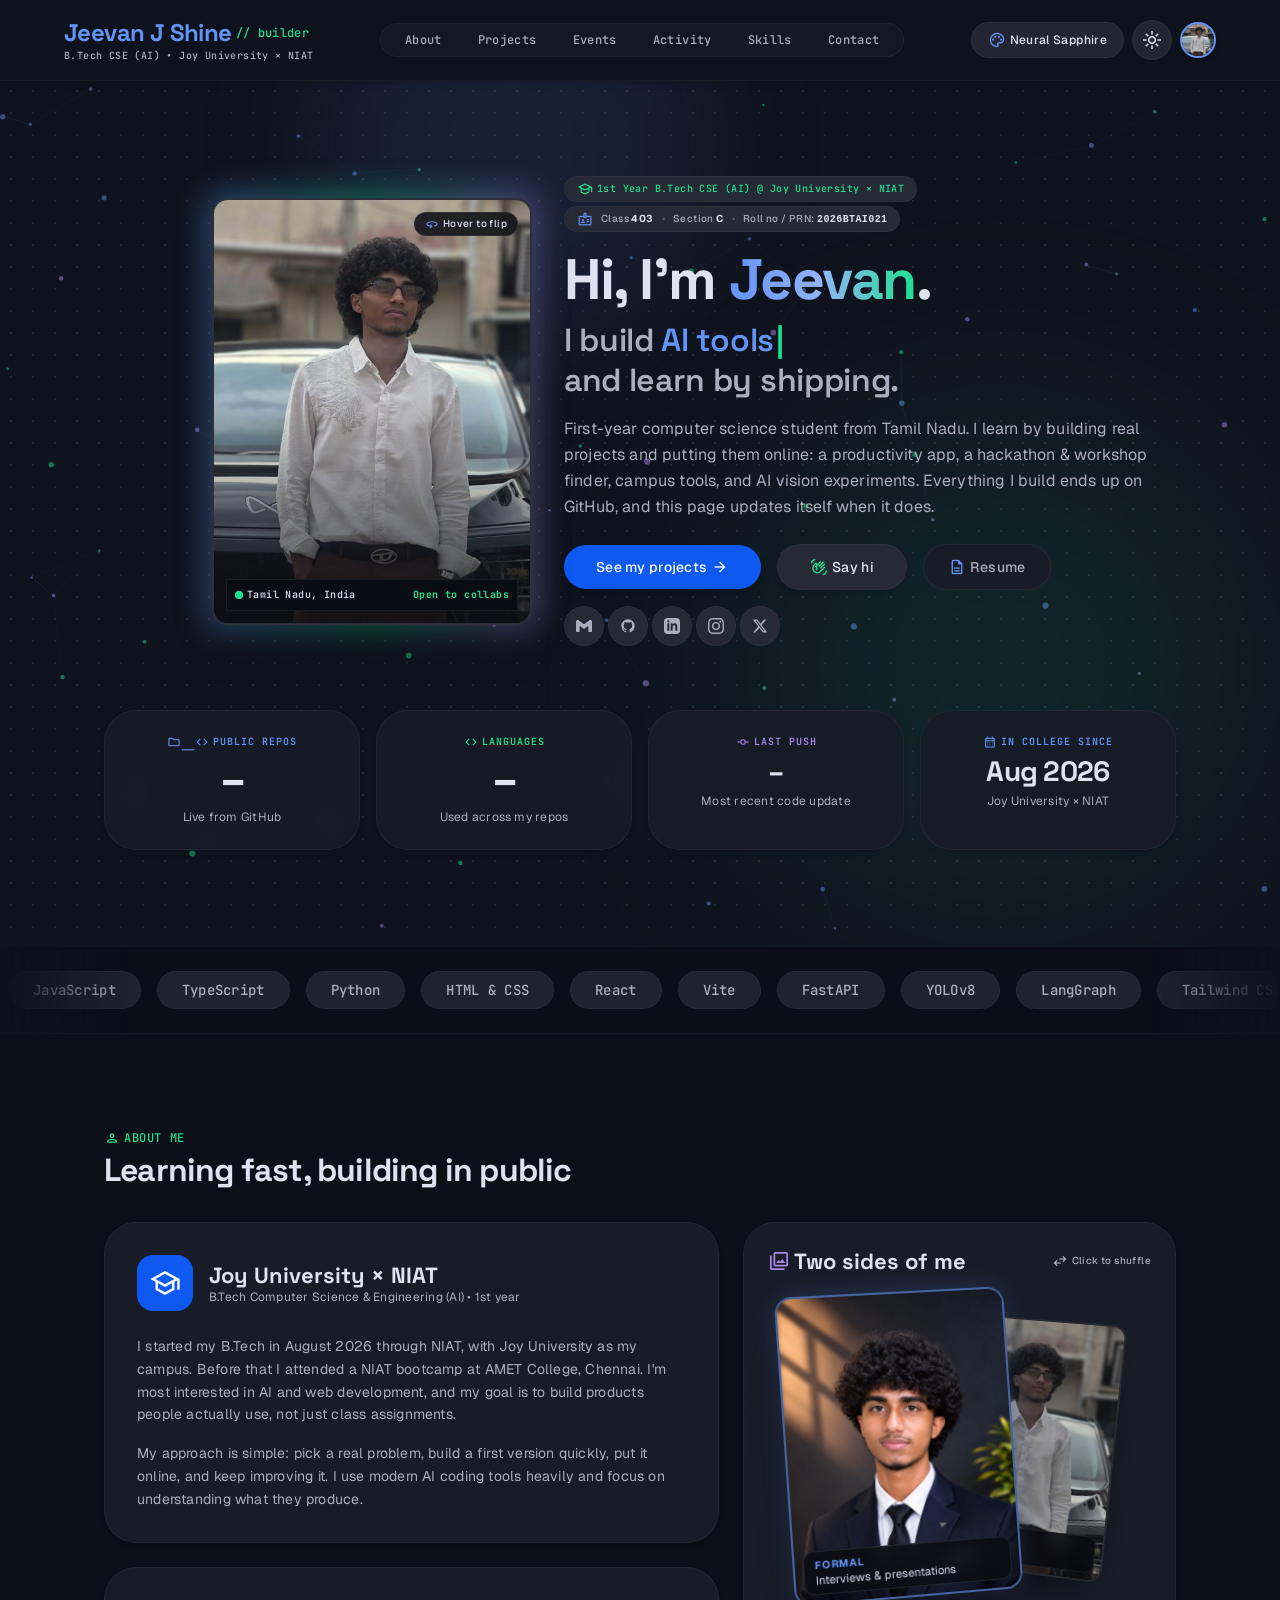
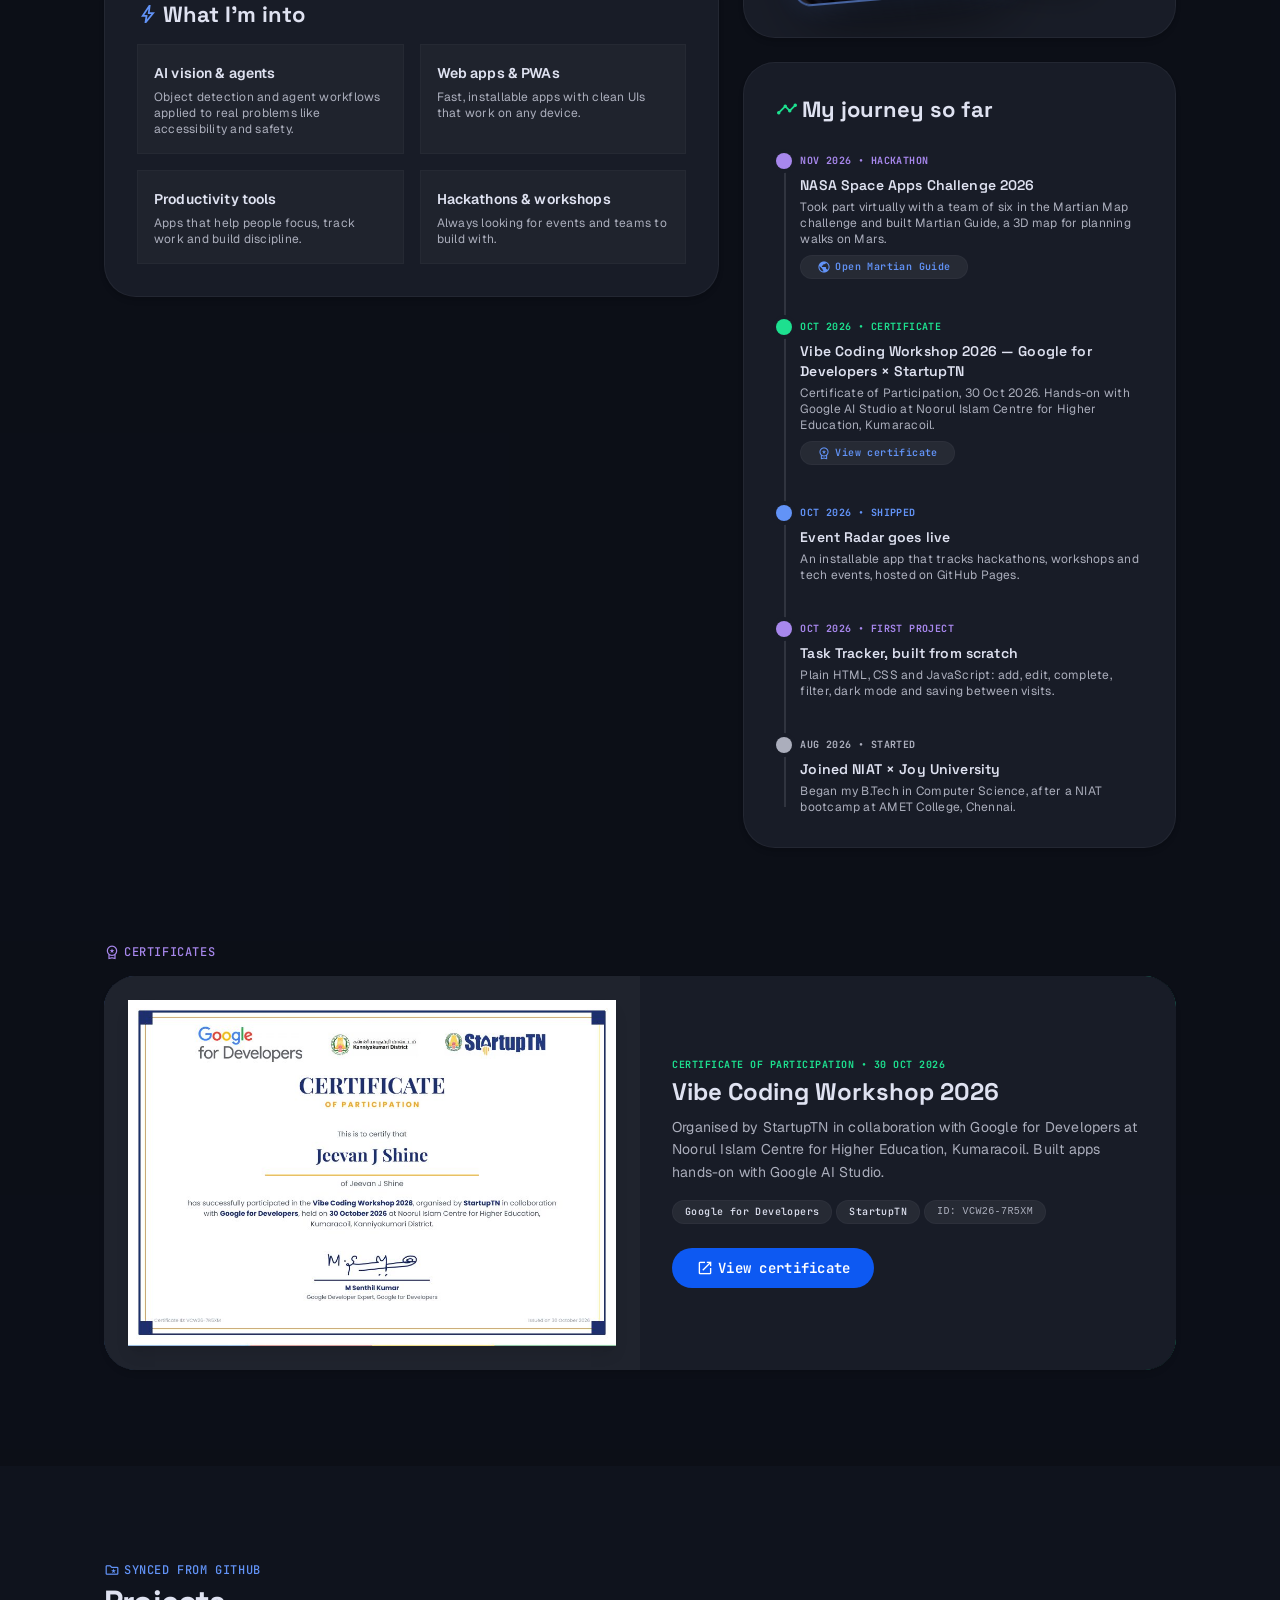
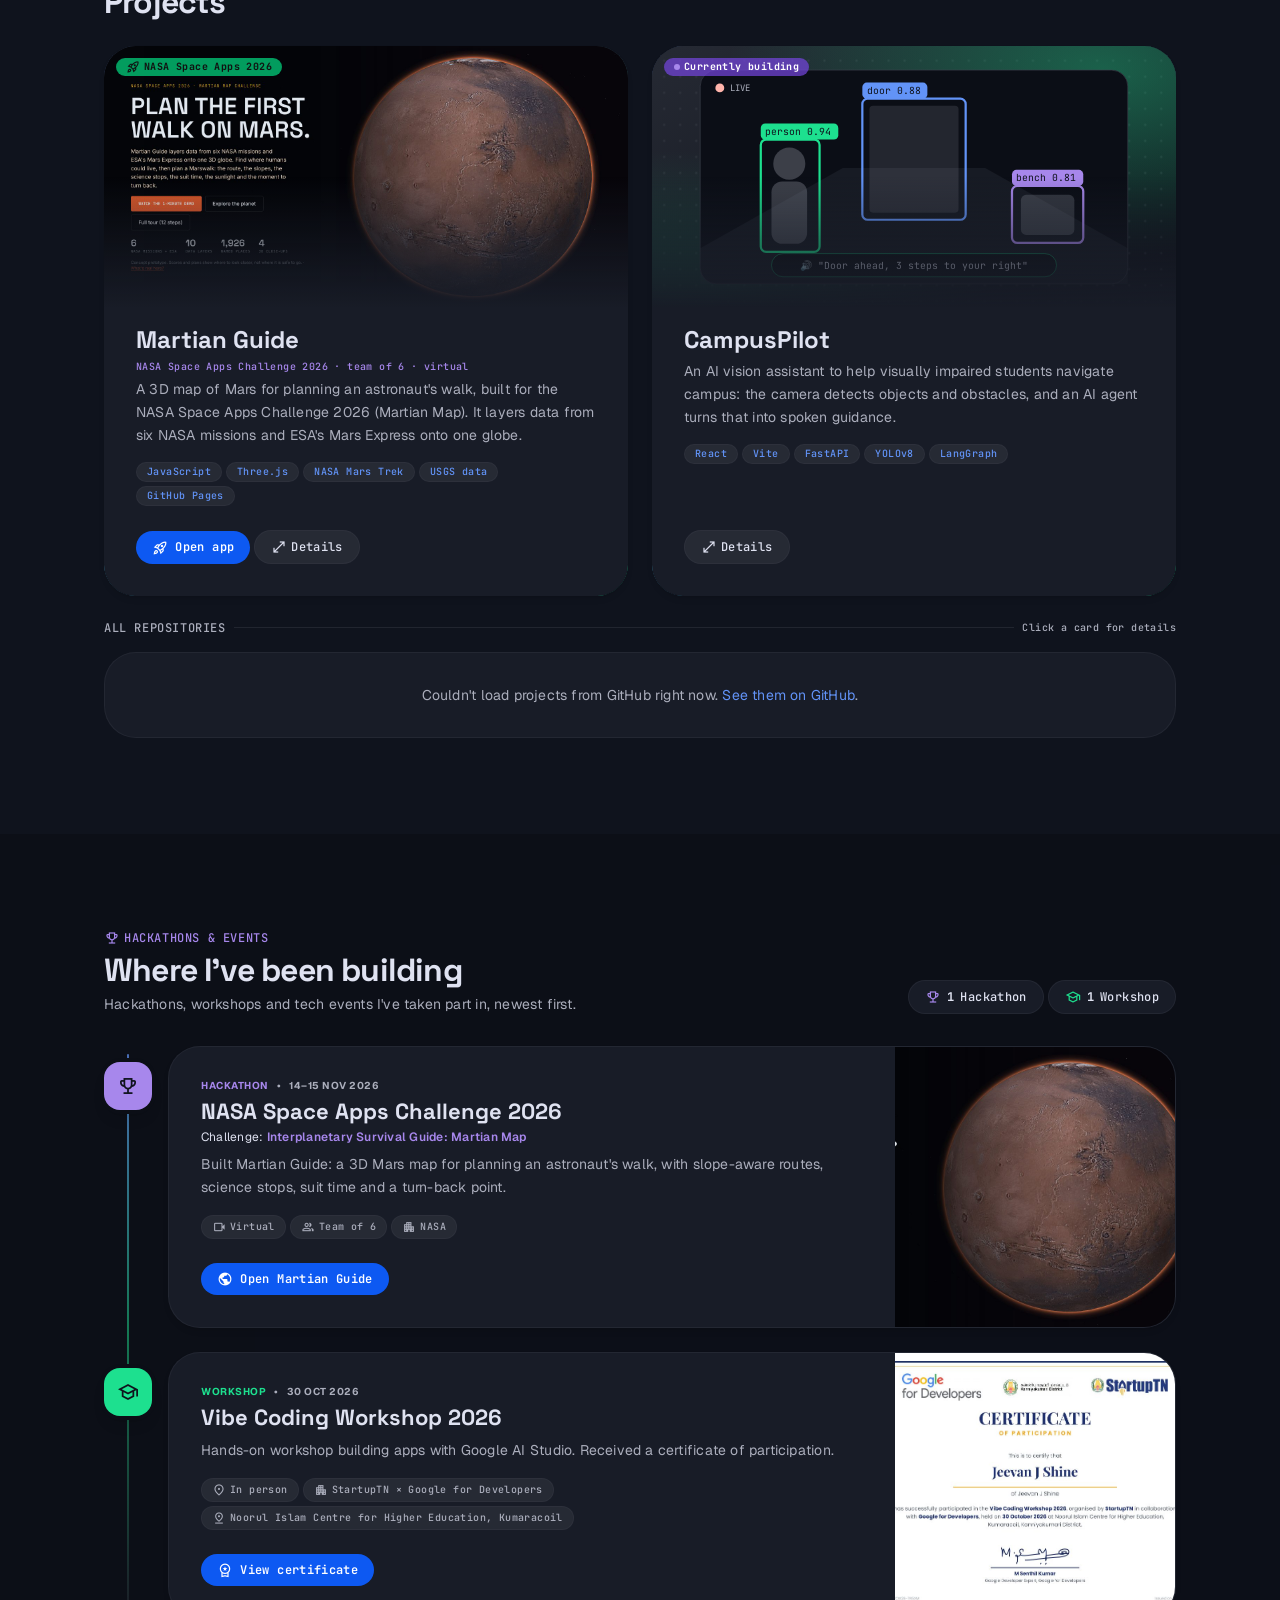
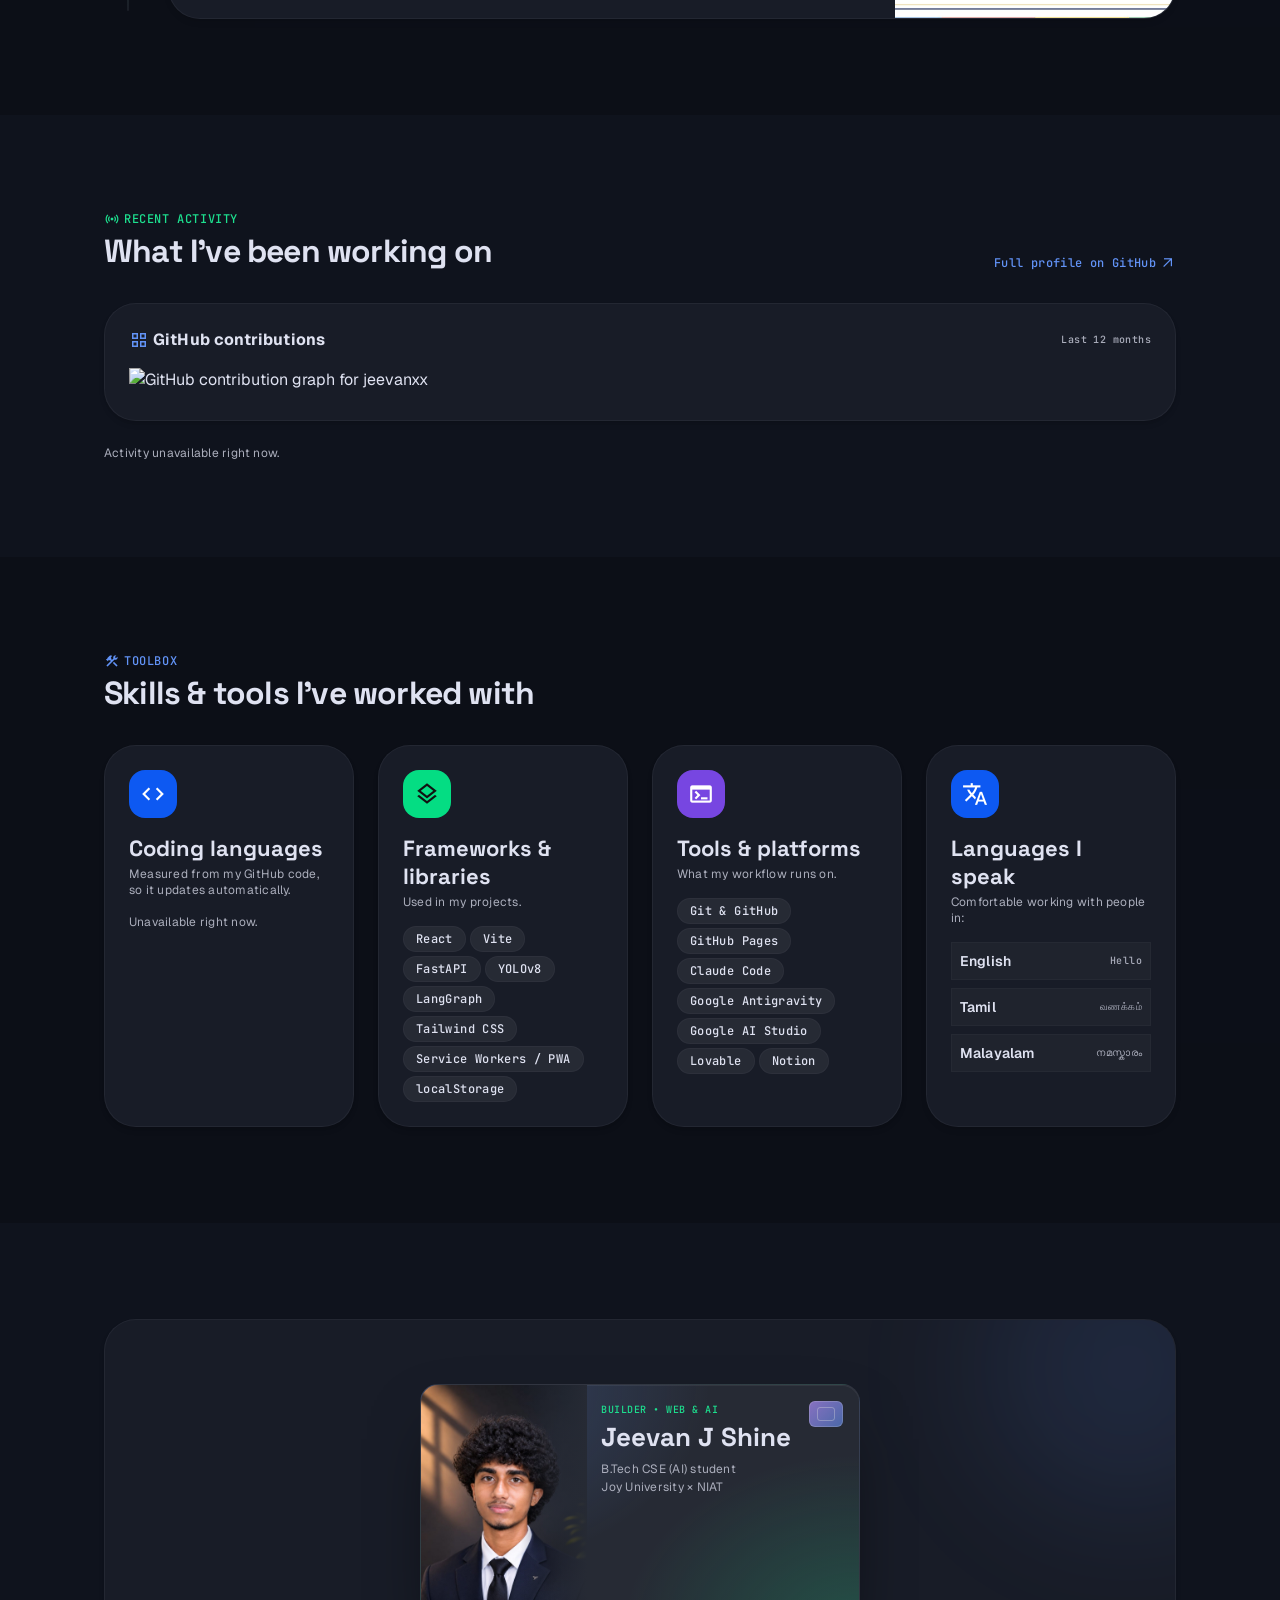
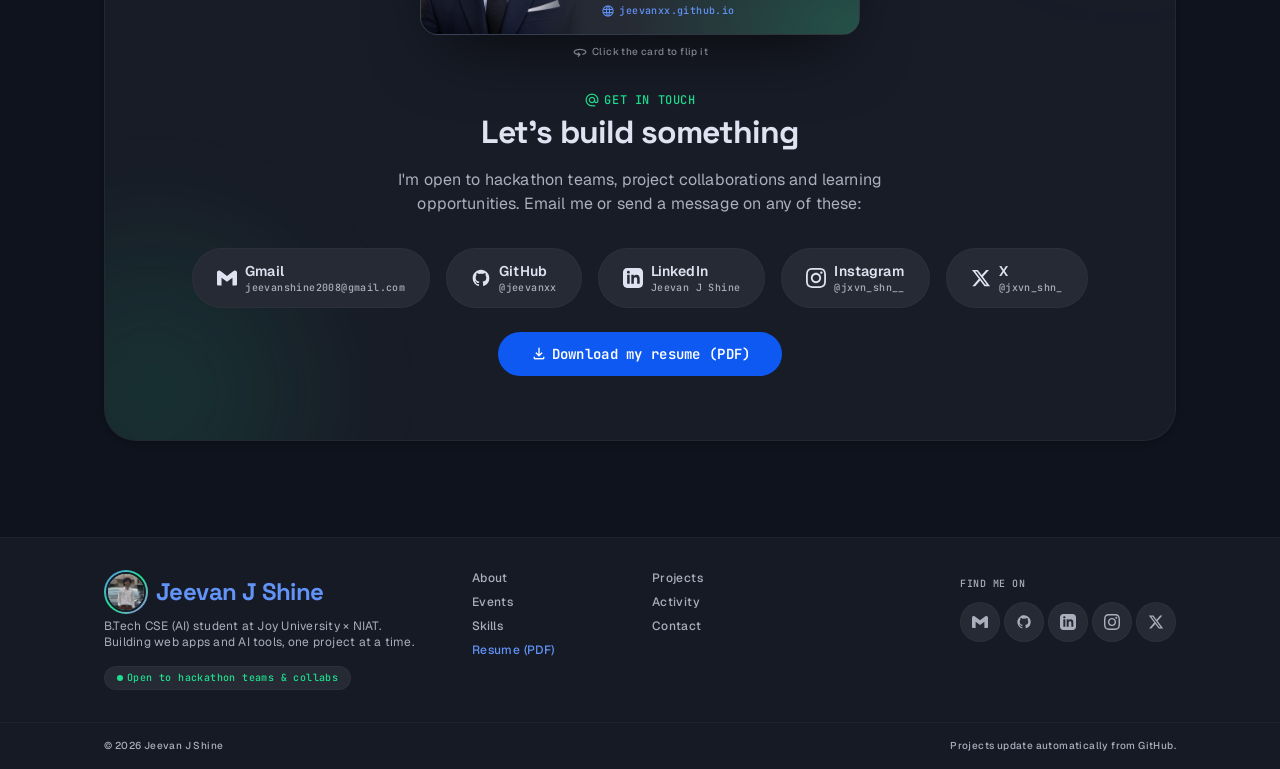
==== commit 07f4fb0c: "Both photos around the site: 'Two sides of me' 3D photo stack in About, 3D flip business card in Con" ====
--- a/index.html
+++ b/index.html
@@ -321,6 +321,57 @@
     @media (hover: hover) { .flip-card:hover .flip-inner { transform: rotateY(180deg); } }
     .flip-card:focus-visible { outline: 2px solid rgb(var(--color-primary)); outline-offset: 6px; }
     @media (prefers-reduced-motion: reduce) { .flip-inner { transition: none; } }
+    /* About: "Two sides of me" photo stack */
+    .photo-stack { position: relative; height: 330px; perspective: 1200px; cursor: pointer; outline: none; }
+    .photo-stack:focus-visible { outline: 2px solid rgb(var(--color-primary)); outline-offset: 4px; border-radius: 16px; }
+    .ps-card { position: absolute; top: 14px; width: 58%; aspect-ratio: 3 / 4; max-height: 300px; margin: 0; border-radius: 16px; overflow: hidden;
+      border: 2px solid rgb(var(--color-outline-variant) / .5); background: rgb(var(--color-surface-container-high)); box-shadow: 0 24px 50px -20px rgb(0 0 0 / .6);
+      transition: transform .8s cubic-bezier(.2,.8,.2,1), z-index 0s .25s, box-shadow .5s, border-color .5s, filter .6s; }
+    .ps-card img { width: 100%; height: 100%; object-fit: cover; display: block; }
+    .ps-card figcaption { position: absolute; left: 8px; right: 8px; bottom: 8px; padding: 6px 10px; border-radius: 10px; display: flex; flex-direction: column; gap: 1px;
+      background: rgb(var(--color-surface-dim) / .88); backdrop-filter: blur(8px); border: 1px solid rgb(var(--color-outline-variant) / .4);
+      font-family: var(--md-sys-code-font-family); font-size: 11px; color: rgb(var(--color-on-surface)); line-height: 1.3; }
+    .ps-tag { font-weight: 700; text-transform: uppercase; letter-spacing: .08em; font-size: 10px; }
+    .ps-card { left: 21%; }
+    /* front card */
+    .photo-stack[data-front="formal"] .ps-card[data-k="formal"], .photo-stack[data-front="casual"] .ps-card[data-k="casual"] {
+      z-index: 2; transform: translate3d(-26%, 0, 40px) rotateY(8deg) rotateZ(-4deg); border-color: rgb(var(--color-primary) / .55);
+      box-shadow: 0 30px 60px -18px rgb(0 0 0 / .65), 0 0 30px -6px rgb(var(--color-primary) / .35); }
+    /* back card */
+    .photo-stack[data-front="formal"] .ps-card[data-k="casual"], .photo-stack[data-front="casual"] .ps-card[data-k="formal"] {
+      z-index: 1; transform: translate3d(28%, 0, -60px) rotateY(-14deg) rotateZ(6deg) scale(.9); filter: saturate(.75) brightness(.8); }
+    @media (hover: hover) {
+      .photo-stack:hover .ps-card { filter: none; }
+      .photo-stack[data-front="formal"]:hover .ps-card[data-k="casual"], .photo-stack[data-front="casual"]:hover .ps-card[data-k="formal"] { transform: translate3d(40%, -3%, -40px) rotateY(-20deg) rotateZ(10deg) scale(.92); }
+      .photo-stack[data-front="formal"]:hover .ps-card[data-k="formal"], .photo-stack[data-front="casual"]:hover .ps-card[data-k="casual"] { transform: translate3d(-32%, -2%, 60px) rotateY(12deg) rotateZ(-7deg); }
+    }
+    .photo-stack.shuffling .ps-card { transition-duration: .9s, 0s, .5s, .5s, .6s; }
+    @media (prefers-reduced-motion: reduce) { .ps-card { transition: none; } }
+
+    /* Contact: 3D business card */
+    .biz-card { position: relative; width: min(440px, 88vw); aspect-ratio: 1.75 / 1; border-radius: 18px; cursor: pointer; outline: none; transform-style: preserve-3d; }
+    .biz-card:focus-visible { outline: 2px solid rgb(var(--color-primary)); outline-offset: 6px; }
+    .biz-inner { position: absolute; inset: 0; transform-style: preserve-3d; transition: transform 1s cubic-bezier(.2,.8,.2,1); }
+    .biz-card.flipped .biz-inner { transform: rotateY(180deg); }
+    .biz-face { position: absolute; inset: 0; border-radius: 18px; overflow: hidden; -webkit-backface-visibility: hidden; backface-visibility: hidden; display: flex; text-align: left;
+      background: radial-gradient(120% 140% at 0% 0%, rgb(var(--color-primary) / .28), transparent 55%), radial-gradient(90% 120% at 100% 100%, rgb(var(--color-secondary) / .22), transparent 60%), rgb(var(--color-surface-container-high));
+      border: 1px solid rgb(var(--color-outline-variant) / .5); box-shadow: 0 30px 70px -25px rgb(0 0 0 / .7), inset 0 1px 0 rgb(255 255 255 / .06); }
+    .biz-photo { width: 38%; flex-shrink: 0; position: relative; }
+    .biz-photo img { position: absolute; inset: 0; width: 100%; height: 100%; object-fit: cover; object-position: 50% 18%; }
+    .biz-photo::after { content: ""; position: absolute; inset: 0; background: linear-gradient(90deg, transparent 60%, rgb(var(--color-surface-container-high))); }
+    .biz-info { flex: 1; padding: 18px 20px 16px 14px; display: flex; flex-direction: column; gap: 2px; min-width: 0; }
+    .biz-name { font-family: var(--md-sys-typescale-font-family); font-weight: 700; font-size: clamp(20px, 5vw, 26px); line-height: 1.15; color: rgb(var(--color-on-surface)); margin: 4px 0 6px; }
+    .biz-chip { position: absolute; top: 16px; right: 16px; width: 34px; height: 26px; border-radius: 6px; opacity: .85;
+      background: linear-gradient(135deg, rgb(var(--color-tertiary) / .9), rgb(var(--color-primary) / .7)); box-shadow: inset 0 0 0 1px rgb(255 255 255 / .2); }
+    .biz-chip::before { content: ""; position: absolute; inset: 6px 8px; border: 1px solid rgb(255 255 255 / .35); border-radius: 3px; }
+    .biz-back { transform: rotateY(180deg); flex-direction: column; padding: 18px 22px; gap: 8px; }
+    .biz-links { display: flex; flex-direction: column; gap: 6px; position: relative; z-index: 1; }
+    .biz-links a { display: flex !important; justify-content: flex-start !important; align-items: center !important; gap: 10px; font-family: var(--md-sys-code-font-family); font-size: 13px; color: rgb(var(--color-on-surface)); }
+    .biz-links a:hover { color: rgb(var(--color-primary)); }
+    .biz-links svg { width: 16px; height: 16px; flex-shrink: 0; color: rgb(var(--color-primary)); }
+    .biz-mono { position: absolute; right: 14px; bottom: -28px; font-family: var(--md-sys-typescale-font-family); font-weight: 800; font-size: 150px; line-height: 1; color: rgb(var(--color-primary) / .1); pointer-events: none; }
+    @media (max-width: 420px) { .biz-links a { font-size: 11.5px; } .biz-info { padding: 12px 12px 12px 8px; } }
+    @media (prefers-reduced-motion: reduce) { .biz-inner { transition: none; } }
     /* Scroll progress bar */
     #scrollProgress { position: fixed; top: 0; left: 0; height: 3px; width: 100%; z-index: 70; transform-origin: 0 50%; transform: scaleX(0);
       background: linear-gradient(90deg, rgb(var(--color-primary)), rgb(var(--color-secondary)), rgb(var(--color-tertiary))); pointer-events: none; }
@@ -592,8 +643,30 @@
               </div>
             </div>
 
+            <!-- Right column: photo stack + journey timeline -->
+            <div class="lg:col-span-5 flex flex-col gap-space-lg">
+            <div class="p-space-lg rounded-lg bg-surface-container-low border border-outline-variant/30 shadow-md overflow-hidden">
+              <div class="flex items-center justify-between gap-space-sm mb-space-sm">
+                <div class="flex items-center gap-space-xs">
+                  <span class="material-symbols-outlined text-tertiary text-[22px]">photo_library</span>
+                  <h3 class="font-title-lg text-title-lg text-on-surface font-bold">Two sides of me</h3>
+                </div>
+                <span class="ps-hint font-label-sm text-label-sm text-on-surface-variant flex items-center gap-1"><span class="material-symbols-outlined text-[16px]">swap_horiz</span><span>Tap to shuffle</span></span>
+              </div>
+              <div id="photoStack" class="photo-stack" data-front="formal" role="button" tabindex="0" aria-label="Shuffle photos">
+                <figure class="ps-card" data-k="casual">
+                  <img src="profile.jpg" alt="Jeevan in a casual shirt" loading="lazy" style="object-position:50% 12%">
+                  <figcaption><span class="ps-tag text-secondary">Everyday</span><span>Building &amp; shipping</span></figcaption>
+                </figure>
+                <figure class="ps-card" data-k="formal">
+                  <img src="profile-formal.jpg" alt="Jeevan in a suit" loading="lazy" style="object-position:50% 20%">
+                  <figcaption><span class="ps-tag text-primary">Formal</span><span>Interviews &amp; presentations</span></figcaption>
+                </figure>
+              </div>
+            </div>
+
             <!-- Journey timeline -->
-            <div class="lg:col-span-5 p-space-xl rounded-lg bg-surface-container-low border border-outline-variant/30 shadow-md">
+            <div class="p-space-xl rounded-lg bg-surface-container-low border border-outline-variant/30 shadow-md">
               <div class="flex items-center gap-space-xs mb-space-lg">
                 <span class="material-symbols-outlined text-secondary text-[22px]">timeline</span>
                 <h3 class="font-title-lg text-title-lg text-on-surface font-bold">My journey so far</h3>
@@ -637,6 +710,7 @@
                 </div>
               </div>
             </div>
+            </div>
           </div>
         </div>
       </section>
@@ -816,6 +890,30 @@
             <div class="absolute -top-24 -right-24 w-72 h-72 rounded-full bg-primary/10 blur-3xl pointer-events-none"></div>
             <div class="absolute -bottom-24 -left-24 w-72 h-72 rounded-full bg-secondary/10 blur-3xl pointer-events-none"></div>
             <div class="relative">
+              <!-- 3D digital business card (click / tap to flip) -->
+              <div class="flex flex-col items-center mb-space-xl">
+                <div id="bizCard" data-tilt-max="10" class="tilt biz-card" role="button" tabindex="0" aria-pressed="false" aria-label="Business card, flip for contact details">
+                  <div class="biz-inner">
+                    <div class="biz-face">
+                      <div class="biz-photo"><img src="profile-formal.jpg" alt="Jeevan J Shine" loading="lazy"></div>
+                      <div class="biz-info">
+                        <span class="font-label-sm text-label-sm text-secondary uppercase tracking-wider">Builder • Web &amp; AI</span>
+                        <span class="biz-name">Jeevan J Shine</span>
+                        <span class="font-body-sm text-body-sm text-on-surface-variant">B.Tech CSE (AI) student</span>
+                        <span class="font-body-sm text-body-sm text-on-surface-variant">Joy University × NIAT</span>
+                        <span class="mt-auto inline-flex items-center gap-1 font-label-sm text-label-sm text-primary"><span class="material-symbols-outlined text-[14px]">language</span>jeevanxx.github.io</span>
+                      </div>
+                      <span class="biz-chip" aria-hidden="true"></span>
+                    </div>
+                    <div class="biz-face biz-back">
+                      <span class="font-label-sm text-label-sm text-secondary uppercase tracking-wider">Reach me</span>
+                      <div class="biz-links" id="bizLinks"></div>
+                      <span class="biz-mono" aria-hidden="true">J</span>
+                    </div>
+                  </div>
+                </div>
+                <span class="biz-hint mt-space-sm font-label-sm text-label-sm text-on-surface-variant flex items-center gap-1"><span class="material-symbols-outlined text-[16px]">360</span><span>Click the card to flip it</span></span>
+              </div>
               <div class="flex items-center justify-center gap-space-xs text-secondary font-label-md text-label-md uppercase tracking-wider mb-space-xs">
                 <span class="material-symbols-outlined text-[16px]">alternate_email</span> Get in touch
               </div>
@@ -867,7 +965,10 @@
   <footer class="w-full bg-surface-container-low/90 backdrop-blur-md border-t border-outline-variant/20">
     <div class="max-w-[1200px] mx-auto px-margin-sm lg:px-margin-lg py-space-xl grid grid-cols-1 md:grid-cols-3 gap-space-xl">
       <div>
-        <a href="#" class="font-headline-sm text-headline-sm text-primary font-bold tracking-tight">Jeevan J Shine</a>
+        <a href="#" class="flex items-center gap-space-sm group">
+          <span class="relative w-11 h-11 rounded-full p-[2px] bg-gradient-to-br from-primary via-secondary to-tertiary shrink-0"><img src="profile.jpg" alt="" class="w-full h-full rounded-full object-cover object-top border-2 border-surface-container-low" loading="lazy"></span>
+          <span class="font-headline-sm text-headline-sm text-primary font-bold tracking-tight group-hover:text-secondary transition-colors">Jeevan J Shine</span>
+        </a>
         <p class="font-body-sm text-body-sm text-on-surface-variant mt-space-xs max-w-xs">B.Tech CSE (AI) student at Joy University × NIAT. Building web apps and AI tools, one project at a time.</p>
         <span class="inline-flex items-center gap-space-xs mt-space-md px-3 py-1 rounded-full bg-surface-container-high border border-outline-variant/30 font-label-sm text-label-sm text-secondary">
           <span class="w-1.5 h-1.5 rounded-full bg-secondary animate-pulse"></span> Open to hackathon teams &amp; collabs
@@ -1562,6 +1663,30 @@
       const toggle = () => { const on = card.classList.toggle('flipped'); card.setAttribute('aria-pressed', on); };
       card.addEventListener('click', e => { if (e.pointerType === 'mouse' && hover) return; toggle(); });
       card.addEventListener('keydown', e => { if (e.key === 'Enter' || e.key === ' ') { e.preventDefault(); toggle(); } });
+    })();
+
+    /* About photo stack: click / tap / Enter shuffles which photo is in front */
+    (function initPhotoStack() {
+      const st = document.getElementById('photoStack'); if (!st) return;
+      const hint = st.parentElement.querySelector('.ps-hint span:last-child');
+      if (hint && matchMedia('(hover: hover)').matches) hint.textContent = 'Click to shuffle';
+      const shuffle = () => { st.classList.add('shuffling'); st.dataset.front = st.dataset.front === 'formal' ? 'casual' : 'formal'; setTimeout(() => st.classList.remove('shuffling'), 900); };
+      st.addEventListener('click', shuffle);
+      st.addEventListener('keydown', e => { if (e.key === 'Enter' || e.key === ' ') { e.preventDefault(); shuffle(); } });
+    })();
+
+    /* Contact business card: flips on click / tap / Enter; links on the back work normally */
+    (function initBizCard() {
+      const card = document.getElementById('bizCard'), links = document.getElementById('bizLinks'); if (!card) return;
+      if (links) {
+        const pick = ['Gmail', 'GitHub', 'LinkedIn', 'Instagram'].map(l => SITE_CONFIG.socials.find(x => x.label === l)).filter(Boolean);
+        links.innerHTML = pick.map(s => `<a href="${esc(s.url)}" ${s.url.startsWith('mailto:') ? '' : 'target="_blank" rel="noopener noreferrer"'} tabindex="-1">${svgIcon(s.icon)}<span>${esc(s.label === 'LinkedIn' ? 'LinkedIn: ' + s.handle : s.handle)}</span></a>`).join('')
+          + `<a href="Jeevan-J-Shine-Resume.pdf" target="_blank" rel="noopener noreferrer" tabindex="-1"><span class="material-symbols-outlined text-[16px] text-primary">description</span><span>Resume (PDF)</span></a>`;
+      }
+      const bh = document.querySelector('.biz-hint span:last-child'); if (bh && !matchMedia('(hover: hover)').matches) bh.textContent = 'Tap the card to flip it';
+      const set = on => { card.classList.toggle('flipped', on); card.setAttribute('aria-pressed', on); links && links.querySelectorAll('a').forEach(a => a.tabIndex = on ? 0 : -1); };
+      card.addEventListener('click', e => { if (e.target.closest('a')) return; set(!card.classList.contains('flipped')); });
+      card.addEventListener('keydown', e => { if (e.target === card && (e.key === 'Enter' || e.key === ' ')) { e.preventDefault(); set(!card.classList.contains('flipped')); } });
     })();
 
     /* Scroll progress bar + back-to-top button */
--- a/styles.css
+++ b/styles.css
@@ -1 +1 @@
-*,:after,:before{--tw-border-spacing-x:0;--tw-border-spacing-y:0;--tw-translate-x:0;--tw-translate-y:0;--tw-rotate:0;--tw-skew-x:0;--tw-skew-y:0;--tw-scale-x:1;--tw-scale-y:1;--tw-pan-x: ;--tw-pan-y: ;--tw-pinch-zoom: ;--tw-scroll-snap-strictness:proximity;--tw-gradient-from-position: ;--tw-gradient-via-position: ;--tw-gradient-to-position: ;--tw-ordinal: ;--tw-slashed-zero: ;--tw-numeric-figure: ;--tw-numeric-spacing: ;--tw-numeric-fraction: ;--tw-ring-inset: ;--tw-ring-offset-width:0px;--tw-ring-offset-color:#fff;--tw-ring-color:rgba(59,130,246,.5);--tw-ring-offset-shadow:0 0 #0000;--tw-ring-shadow:0 0 #0000;--tw-shadow:0 0 #0000;--tw-shadow-colored:0 0 #0000;--tw-blur: ;--tw-brightness: ;--tw-contrast: ;--tw-grayscale: ;--tw-hue-rotate: ;--tw-invert: ;--tw-saturate: ;--tw-sepia: ;--tw-drop-shadow: ;--tw-backdrop-blur: ;--tw-backdrop-brightness: ;--tw-backdrop-contrast: ;--tw-backdrop-grayscale: ;--tw-backdrop-hue-rotate: ;--tw-backdrop-invert: ;--tw-backdrop-opacity: ;--tw-backdrop-saturate: ;--tw-backdrop-sepia: ;--tw-contain-size: ;--tw-contain-layout: ;--tw-contain-paint: ;--tw-contain-style: }::backdrop{--tw-border-spacing-x:0;--tw-border-spacing-y:0;--tw-translate-x:0;--tw-translate-y:0;--tw-rotate:0;--tw-skew-x:0;--tw-skew-y:0;--tw-scale-x:1;--tw-scale-y:1;--tw-pan-x: ;--tw-pan-y: ;--tw-pinch-zoom: ;--tw-scroll-snap-strictness:proximity;--tw-gradient-from-position: ;--tw-gradient-via-position: ;--tw-gradient-to-position: ;--tw-ordinal: ;--tw-slashed-zero: ;--tw-numeric-figure: ;--tw-numeric-spacing: ;--tw-numeric-fraction: ;--tw-ring-inset: ;--tw-ring-offset-width:0px;--tw-ring-offset-color:#fff;--tw-ring-color:rgba(59,130,246,.5);--tw-ring-offset-shadow:0 0 #0000;--tw-ring-shadow:0 0 #0000;--tw-shadow:0 0 #0000;--tw-shadow-colored:0 0 #0000;--tw-blur: ;--tw-brightness: ;--tw-contrast: ;--tw-grayscale: ;--tw-hue-rotate: ;--tw-invert: ;--tw-saturate: ;--tw-sepia: ;--tw-drop-shadow: ;--tw-backdrop-blur: ;--tw-backdrop-brightness: ;--tw-backdrop-contrast: ;--tw-backdrop-grayscale: ;--tw-backdrop-hue-rotate: ;--tw-backdrop-invert: ;--tw-backdrop-opacity: ;--tw-backdrop-saturate: ;--tw-backdrop-sepia: ;--tw-contain-size: ;--tw-contain-layout: ;--tw-contain-paint: ;--tw-contain-style: }/*! tailwindcss v3.4.19 | MIT License | https://tailwindcss.com*/*,:after,:before{box-sizing:border-box;border:0 solid #e5e7eb}:after,:before{--tw-content:""}:host,html{line-height:1.5;-webkit-text-size-adjust:100%;-moz-tab-size:4;-o-tab-size:4;tab-size:4;font-family:ui-sans-serif,system-ui,sans-serif,Apple Color Emoji,Segoe UI Emoji,Segoe UI Symbol,Noto Color Emoji;font-feature-settings:normal;font-variation-settings:normal;-webkit-tap-highlight-color:transparent}body{margin:0;line-height:inherit}hr{height:0;color:inherit;border-top-width:1px}abbr:where([title]){-webkit-text-decoration:underline dotted;text-decoration:underline dotted}h1,h2,h3,h4,h5,h6{font-size:inherit;font-weight:inherit}a{color:inherit;text-decoration:inherit}b,strong{font-weight:bolder}code,kbd,pre,samp{font-family:ui-monospace,SFMono-Regular,Menlo,Monaco,Consolas,Liberation Mono,Courier New,monospace;font-feature-settings:normal;font-variation-settings:normal;font-size:1em}small{font-size:80%}sub,sup{font-size:75%;line-height:0;position:relative;vertical-align:baseline}sub{bottom:-.25em}sup{top:-.5em}table{text-indent:0;border-color:inherit;border-collapse:collapse}button,input,optgroup,select,textarea{font-family:inherit;font-feature-settings:inherit;font-variation-settings:inherit;font-size:100%;font-weight:inherit;line-height:inherit;letter-spacing:inherit;color:inherit;margin:0;padding:0}button,select{text-transform:none}button,input:where([type=button]),input:where([type=reset]),input:where([type=submit]){-webkit-appearance:button;background-color:transparent;background-image:none}:-moz-focusring{outline:auto}:-moz-ui-invalid{box-shadow:none}progress{vertical-align:baseline}::-webkit-inner-spin-button,::-webkit-outer-spin-button{height:auto}[type=search]{-webkit-appearance:textfield;outline-offset:-2px}::-webkit-search-decoration{-webkit-appearance:none}::-webkit-file-upload-button{-webkit-appearance:button;font:inherit}summary{display:list-item}blockquote,dd,dl,figure,h1,h2,h3,h4,h5,h6,hr,p,pre{margin:0}fieldset{margin:0}fieldset,legend{padding:0}menu,ol,ul{list-style:none;margin:0;padding:0}dialog{padding:0}textarea{resize:vertical}input::-moz-placeholder,textarea::-moz-placeholder{opacity:1;color:#9ca3af}input::placeholder,textarea::placeholder{opacity:1;color:#9ca3af}[role=button],button{cursor:pointer}:disabled{cursor:default}audio,canvas,embed,iframe,img,object,svg,video{display:block;vertical-align:middle}img,video{max-width:100%;height:auto}[hidden]:where(:not([hidden=until-found])){display:none}.\!container{width:100%!important}.container{width:100%}@media (min-width:640px){.\!container{max-width:640px!important}.container{max-width:640px}}@media (min-width:768px){.\!container{max-width:768px!important}.container{max-width:768px}}@media (min-width:1024px){.\!container{max-width:1024px!important}.container{max-width:1024px}}@media (min-width:1280px){.\!container{max-width:1280px!important}.container{max-width:1280px}}@media (min-width:1536px){.\!container{max-width:1536px!important}.container{max-width:1536px}}.pointer-events-none{pointer-events:none}.pointer-events-auto{pointer-events:auto}.\!visible{visibility:visible!important}.visible{visibility:visible}.fixed{position:fixed}.absolute{position:absolute}.relative{position:relative}.sticky{position:sticky}.-inset-1\.5{inset:-.375rem}.inset-0{inset:0}.inset-x-0{left:0;right:0}.-bottom-24{bottom:-6rem}.-left-24{left:-6rem}.-left-6{left:-1.5rem}.-right-24{right:-6rem}.-top-24{top:-6rem}.-top-32{top:-8rem}.bottom-10{bottom:2.5rem}.bottom-24{bottom:6rem}.bottom-3{bottom:.75rem}.bottom-6{bottom:1.5rem}.left-0{left:0}.left-1\/4{left:25%}.left-3{left:.75rem}.right-10{right:2.5rem}.right-3{right:.75rem}.right-6{right:1.5rem}.top-0{top:0}.top-1\.5{top:.375rem}.top-20{top:5rem}.top-3{top:.75rem}.top-4{top:1rem}.isolate{isolation:isolate}.z-0{z-index:0}.z-10{z-index:10}.z-40{z-index:40}.z-50{z-index:50}.z-\[60\]{z-index:60}.z-\[65\]{z-index:65}.order-1{order:1}.order-2{order:2}.mx-auto{margin-left:auto;margin-right:auto}.mx-space-sm{margin-left:.5rem;margin-right:.5rem}.mx-space-xl{margin-left:2rem;margin-right:2rem}.-mt-10{margin-top:-2.5rem}.mb-1{margin-bottom:.25rem}.mb-space-lg{margin-bottom:1.5rem}.mb-space-md{margin-bottom:1rem}.mb-space-sm{margin-bottom:.5rem}.mb-space-xl{margin-bottom:2rem}.mb-space-xs{margin-bottom:.25rem}.ml-auto{margin-left:auto}.mt-0\.5{margin-top:.125rem}.mt-1{margin-top:.25rem}.mt-16{margin-top:4rem}.mt-auto{margin-top:auto}.mt-space-lg{margin-top:1.5rem}.mt-space-md{margin-top:1rem}.mt-space-sm{margin-top:.5rem}.mt-space-xl{margin-top:2rem}.mt-space-xs{margin-top:.25rem}.block{display:block}.flex{display:flex}.inline-flex{display:inline-flex}.\!grid{display:grid!important}.grid{display:grid}.hidden{display:none}.aspect-\[2\/1\]{aspect-ratio:2/1}.aspect-\[3\/4\]{aspect-ratio:3/4}.aspect-\[4\/3\]{aspect-ratio:4/3}.h-1\.5{height:.375rem}.h-10{height:2.5rem}.h-11{height:2.75rem}.h-12{height:3rem}.h-14{height:3.5rem}.h-2{height:.5rem}.h-2\.5{height:.625rem}.h-20{height:5rem}.h-4{height:1rem}.h-5{height:1.25rem}.h-72{height:18rem}.h-9{height:2.25rem}.h-96{height:24rem}.h-\[30rem\]{height:30rem}.h-full{height:100%}.h-px{height:1px}.max-h-\[92vh\]{max-height:92vh}.min-h-\[160px\]{min-height:160px}.min-h-\[calc\(100vh-80px\)\]{min-height:calc(100vh - 80px)}.w-1\.5{width:.375rem}.w-10{width:2.5rem}.w-11{width:2.75rem}.w-12{width:3rem}.w-14{width:3.5rem}.w-2{width:.5rem}.w-4{width:1rem}.w-5{width:1.25rem}.w-64{width:16rem}.w-72{width:18rem}.w-9{width:2.25rem}.w-96{width:24rem}.w-\[30rem\]{width:30rem}.w-full{width:100%}.min-w-0{min-width:0}.min-w-\[680px\]{min-width:680px}.min-w-max{min-width:-moz-max-content;min-width:max-content}.max-w-2xl{max-width:42rem}.max-w-\[1000px\]{max-width:1000px}.max-w-\[1200px\]{max-width:1200px}.max-w-\[140px\]{max-width:140px}.max-w-\[1440px\]{max-width:1440px}.max-w-xl{max-width:36rem}.max-w-xs{max-width:20rem}.flex-1{flex:1 1 0%}.flex-shrink{flex-shrink:1}.shrink-0{flex-shrink:0}.translate-y-1{--tw-translate-y:0.25rem}.translate-y-1,.translate-y-4{transform:translate(var(--tw-translate-x),var(--tw-translate-y)) rotate(var(--tw-rotate)) skewX(var(--tw-skew-x)) skewY(var(--tw-skew-y)) scaleX(var(--tw-scale-x)) scaleY(var(--tw-scale-y))}.translate-y-4{--tw-translate-y:1rem}.transform{transform:translate(var(--tw-translate-x),var(--tw-translate-y)) rotate(var(--tw-rotate)) skewX(var(--tw-skew-x)) skewY(var(--tw-skew-y)) scaleX(var(--tw-scale-x)) scaleY(var(--tw-scale-y))}@keyframes ping{75%,to{transform:scale(2);opacity:0}}.animate-ping{animation:ping 1s cubic-bezier(0,0,.2,1) infinite}@keyframes pulse{50%{opacity:.5}}.animate-pulse{animation:pulse 2s cubic-bezier(.4,0,.6,1) infinite}.cursor-pointer{cursor:pointer}.resize{resize:both}.grid-cols-1{grid-template-columns:repeat(1,minmax(0,1fr))}.grid-cols-2{grid-template-columns:repeat(2,minmax(0,1fr))}.flex-col{flex-direction:column}.flex-wrap{flex-wrap:wrap}.content-start{align-content:flex-start}.items-start{align-items:flex-start}.items-end{align-items:flex-end}.items-center{align-items:center}.justify-end{justify-content:flex-end}.justify-center{justify-content:center}.justify-between{justify-content:space-between}.gap-1{gap:.25rem}.gap-1\.5{gap:.375rem}.gap-2{gap:.5rem}.gap-space-lg{gap:1.5rem}.gap-space-md{gap:1rem}.gap-space-sm{gap:.5rem}.gap-space-xl{gap:2rem}.gap-space-xs{gap:.25rem}.gap-x-space-lg{-moz-column-gap:1.5rem;column-gap:1.5rem}.gap-x-space-md{-moz-column-gap:1rem;column-gap:1rem}.gap-x-space-sm{-moz-column-gap:.5rem;column-gap:.5rem}.gap-y-0\.5{row-gap:.125rem}.gap-y-1{row-gap:.25rem}.gap-y-2{row-gap:.5rem}.-space-x-1>:not([hidden])~:not([hidden]){--tw-space-x-reverse:0;margin-right:calc(-.25rem*var(--tw-space-x-reverse));margin-left:calc(-.25rem*(1 - var(--tw-space-x-reverse)))}.space-y-2>:not([hidden])~:not([hidden]){--tw-space-y-reverse:0;margin-top:calc(.5rem*(1 - var(--tw-space-y-reverse)));margin-bottom:calc(.5rem*var(--tw-space-y-reverse))}.space-y-8>:not([hidden])~:not([hidden]){--tw-space-y-reverse:0;margin-top:calc(2rem*(1 - var(--tw-space-y-reverse)));margin-bottom:calc(2rem*var(--tw-space-y-reverse))}.space-y-space-sm>:not([hidden])~:not([hidden]){--tw-space-y-reverse:0;margin-top:calc(.5rem*(1 - var(--tw-space-y-reverse)));margin-bottom:calc(.5rem*var(--tw-space-y-reverse))}.self-start{align-self:flex-start}.self-center{align-self:center}.overflow-hidden{overflow:hidden}.overflow-x-auto{overflow-x:auto}.overflow-y-auto{overflow-y:auto}.overflow-x-hidden{overflow-x:hidden}.scroll-smooth{scroll-behavior:smooth}.truncate{overflow:hidden;text-overflow:ellipsis}.truncate,.whitespace-nowrap{white-space:nowrap}.rounded-2xl{border-radius:1rem}.rounded{border-radius:var(--r-md,1rem)}.rounded-full{border-radius:9999px}.rounded-lg{border-radius:var(--r-lg,2rem)}.rounded-t-2xl{border-top-left-radius:1rem;border-top-right-radius:1rem}.border{border-width:1px}.border-2{border-width:2px}.border-y{border-top-width:1px}.border-b,.border-y{border-bottom-width:1px}.border-t{border-top-width:1px}.border-outline-variant\/20{border-color:rgb(var(--color-outline-variant)/.2)}.border-outline-variant\/30{border-color:rgb(var(--color-outline-variant)/.3)}.border-outline-variant\/40{border-color:rgb(var(--color-outline-variant)/.4)}.border-primary{--tw-border-opacity:1;border-color:rgb(var(--color-primary)/var(--tw-border-opacity,1))}.border-primary\/40{border-color:rgb(var(--color-primary)/.4)}.border-surface-container-low{--tw-border-opacity:1;border-color:rgb(var(--color-surface-container-low)/var(--tw-border-opacity,1))}.bg-on-surface-variant{--tw-bg-opacity:1;background-color:rgb(var(--color-on-surface-variant)/var(--tw-bg-opacity,1))}.bg-outline-variant\/40{background-color:rgb(var(--color-outline-variant)/.4)}.bg-primary{--tw-bg-opacity:1;background-color:rgb(var(--color-primary)/var(--tw-bg-opacity,1))}.bg-primary-container{--tw-bg-opacity:1;background-color:rgb(var(--color-primary-container)/var(--tw-bg-opacity,1))}.bg-primary\/10{background-color:rgb(var(--color-primary)/.1)}.bg-primary\/60{background-color:rgb(var(--color-primary)/.6)}.bg-secondary{--tw-bg-opacity:1;background-color:rgb(var(--color-secondary)/var(--tw-bg-opacity,1))}.bg-secondary-container{--tw-bg-opacity:1;background-color:rgb(var(--color-secondary-container)/var(--tw-bg-opacity,1))}.bg-secondary-container\/70{background-color:rgb(var(--color-secondary-container)/.7)}.bg-secondary-container\/80{background-color:rgb(var(--color-secondary-container)/.8)}.bg-secondary\/10{background-color:rgb(var(--color-secondary)/.1)}.bg-secondary\/60{background-color:rgb(var(--color-secondary)/.6)}.bg-surface{--tw-bg-opacity:1;background-color:rgb(var(--color-surface)/var(--tw-bg-opacity,1))}.bg-surface-container{--tw-bg-opacity:1;background-color:rgb(var(--color-surface-container)/var(--tw-bg-opacity,1))}.bg-surface-container-high{--tw-bg-opacity:1;background-color:rgb(var(--color-surface-container-high)/var(--tw-bg-opacity,1))}.bg-surface-container-high\/90{background-color:rgb(var(--color-surface-container-high)/.9)}.bg-surface-container-high\/95{background-color:rgb(var(--color-surface-container-high)/.95)}.bg-surface-container-highest{--tw-bg-opacity:1;background-color:rgb(var(--color-surface-container-highest)/var(--tw-bg-opacity,1))}.bg-surface-container-highest\/95{background-color:rgb(var(--color-surface-container-highest)/.95)}.bg-surface-container-low{--tw-bg-opacity:1;background-color:rgb(var(--color-surface-container-low)/var(--tw-bg-opacity,1))}.bg-surface-container-low\/70{background-color:rgb(var(--color-surface-container-low)/.7)}.bg-surface-container-low\/90{background-color:rgb(var(--color-surface-container-low)/.9)}.bg-surface-container-lowest\/70{background-color:rgb(var(--color-surface-container-lowest)/.7)}.bg-surface-container-lowest\/75{background-color:rgb(var(--color-surface-container-lowest)/.75)}.bg-surface-dim\/0{background-color:rgb(var(--color-surface-dim)/0)}.bg-surface-dim\/80{background-color:rgb(var(--color-surface-dim)/.8)}.bg-surface-dim\/85{background-color:rgb(var(--color-surface-dim)/.85)}.bg-surface-dim\/90{background-color:rgb(var(--color-surface-dim)/.9)}.bg-surface\/60{background-color:rgb(var(--color-surface)/.6)}.bg-surface\/85{background-color:rgb(var(--color-surface)/.85)}.bg-surface\/95{background-color:rgb(var(--color-surface)/.95)}.bg-tertiary{--tw-bg-opacity:1;background-color:rgb(var(--color-tertiary)/var(--tw-bg-opacity,1))}.bg-tertiary-container{--tw-bg-opacity:1;background-color:rgb(var(--color-tertiary-container)/var(--tw-bg-opacity,1))}.bg-tertiary-container\/70{background-color:rgb(var(--color-tertiary-container)/.7)}.bg-tertiary\/60{background-color:rgb(var(--color-tertiary)/.6)}.bg-gradient-to-r{background-image:linear-gradient(to right,var(--tw-gradient-stops))}.bg-gradient-to-t{background-image:linear-gradient(to top,var(--tw-gradient-stops))}.from-primary{--tw-gradient-from:rgb(var(--color-primary)/1) var(--tw-gradient-from-position);--tw-gradient-to:rgb(var(--color-primary)/0) var(--tw-gradient-to-position);--tw-gradient-stops:var(--tw-gradient-from),var(--tw-gradient-to)}.from-surface-container-low{--tw-gradient-from:rgb(var(--color-surface-container-low)/1) var(--tw-gradient-from-position);--tw-gradient-to:rgb(var(--color-surface-container-low)/0) var(--tw-gradient-to-position);--tw-gradient-stops:var(--tw-gradient-from),var(--tw-gradient-to)}.from-surface-container-low\/90{--tw-gradient-from:rgb(var(--color-surface-container-low)/0.9) var(--tw-gradient-from-position);--tw-gradient-to:rgb(var(--color-surface-container-low)/0) var(--tw-gradient-to-position);--tw-gradient-stops:var(--tw-gradient-from),var(--tw-gradient-to)}.from-surface-dim\/80{--tw-gradient-from:rgb(var(--color-surface-dim)/0.8) var(--tw-gradient-from-position);--tw-gradient-to:rgb(var(--color-surface-dim)/0) var(--tw-gradient-to-position);--tw-gradient-stops:var(--tw-gradient-from),var(--tw-gradient-to)}.via-primary-fixed{--tw-gradient-to:rgb(var(--color-primary-fixed,var(--color-primary))/0) var(--tw-gradient-to-position);--tw-gradient-stops:var(--tw-gradient-from),rgb(var(--color-primary-fixed,var(--color-primary))/1) var(--tw-gradient-via-position),var(--tw-gradient-to)}.via-secondary{--tw-gradient-to:rgb(var(--color-secondary)/0) var(--tw-gradient-to-position);--tw-gradient-stops:var(--tw-gradient-from),rgb(var(--color-secondary)/1) var(--tw-gradient-via-position),var(--tw-gradient-to)}.via-transparent{--tw-gradient-to:transparent var(--tw-gradient-to-position);--tw-gradient-stops:var(--tw-gradient-from),transparent var(--tw-gradient-via-position),var(--tw-gradient-to)}.to-secondary{--tw-gradient-to:rgb(var(--color-secondary)/1) var(--tw-gradient-to-position)}.to-tertiary{--tw-gradient-to:rgb(var(--color-tertiary)/1) var(--tw-gradient-to-position)}.to-transparent{--tw-gradient-to:transparent var(--tw-gradient-to-position)}.bg-clip-text{-webkit-background-clip:text;background-clip:text}.fill-current{fill:currentColor}.object-contain{-o-object-fit:contain;object-fit:contain}.object-cover{-o-object-fit:cover;object-fit:cover}.object-top{-o-object-position:top;object-position:top}.p-0{padding:0}.p-1\.5{padding:.375rem}.p-space-lg{padding:1.5rem}.p-space-md{padding:1rem}.p-space-sm{padding:.5rem}.p-space-xl{padding:2rem}.px-2\.5{padding-left:.625rem;padding-right:.625rem}.px-3{padding-left:.75rem;padding-right:.75rem}.px-margin-sm{padding-left:1rem;padding-right:1rem}.px-space-lg{padding-left:1.5rem;padding-right:1.5rem}.px-space-md{padding-left:1rem;padding-right:1rem}.px-space-sm{padding-left:.5rem;padding-right:.5rem}.px-space-xl{padding-left:2rem;padding-right:2rem}.py-0\.5{padding-top:.125rem;padding-bottom:.125rem}.py-1{padding-top:.25rem;padding-bottom:.25rem}.py-16{padding-top:4rem;padding-bottom:4rem}.py-2{padding-top:.5rem;padding-bottom:.5rem}.py-2\.5{padding-top:.625rem;padding-bottom:.625rem}.py-24{padding-top:6rem;padding-bottom:6rem}.py-3{padding-top:.75rem;padding-bottom:.75rem}.py-space-lg{padding-top:1.5rem;padding-bottom:1.5rem}.py-space-md{padding-top:1rem;padding-bottom:1rem}.py-space-sm{padding-top:.5rem;padding-bottom:.5rem}.py-space-xl{padding-top:2rem;padding-bottom:2rem}.py-space-xs{padding-top:.25rem;padding-bottom:.25rem}.pb-0{padding-bottom:0}.pb-1{padding-bottom:.25rem}.pb-24{padding-bottom:6rem}.pl-14{padding-left:3.5rem}.pl-6{padding-left:1.5rem}.pt-20{padding-top:5rem}.pt-5{padding-top:1.25rem}.pt-space-lg{padding-top:1.5rem}.pt-space-md{padding-top:1rem}.pt-space-xs{padding-top:.25rem}.text-left{text-align:left}.text-center{text-align:center}.font-body-lg,.font-body-md,.font-body-sm{font-family:var(--md-sys-body-font-family)}.font-display-lg,.font-display-md,.font-headline-lg,.font-headline-md,.font-headline-sm{font-family:var(--md-sys-typescale-font-family)}.font-label-lg,.font-label-md,.font-label-sm{font-family:var(--md-sys-code-font-family)}.font-mono{font-family:ui-monospace,SFMono-Regular,Menlo,Monaco,Consolas,Liberation Mono,Courier New,monospace}.font-title-lg{font-family:var(--md-sys-typescale-font-family)}.font-title-md,.font-title-sm{font-family:var(--md-sys-body-font-family)}.text-\[10px\]{font-size:10px}.text-\[14px\]{font-size:14px}.text-\[16px\]{font-size:16px}.text-\[18px\]{font-size:18px}.text-\[20px\]{font-size:20px}.text-\[22px\]{font-size:22px}.text-\[26px\]{font-size:26px}.text-\[32px\]{font-size:32px}.text-body-lg{font-size:16px;line-height:24px;letter-spacing:.01em;font-weight:400}.text-body-md{font-size:14px;line-height:20px;letter-spacing:.015em;font-weight:400}.text-body-sm{font-size:12px;line-height:16px;letter-spacing:.02em;font-weight:400}.text-display-md{font-size:45px;line-height:52px;letter-spacing:-.02em;font-weight:700}.text-display-sm{font-size:36px;line-height:44px;letter-spacing:-.015em;font-weight:600}.text-headline-lg{font-size:32px;line-height:40px;letter-spacing:-.01em;font-weight:600}.text-headline-md{font-size:28px;line-height:36px;font-weight:600}.text-headline-sm{font-size:24px;line-height:32px;font-weight:500}.text-label-lg{font-size:14px;line-height:20px;letter-spacing:.02em;font-weight:500}.text-label-md{font-size:12px;line-height:16px;letter-spacing:.03em;font-weight:500}.text-label-sm{font-size:10px;line-height:14px;letter-spacing:.04em;font-weight:500}.text-title-lg{font-size:22px;line-height:28px;font-weight:500}.text-title-md{font-size:16px;line-height:24px}.text-title-md,.text-title-sm{letter-spacing:.01em;font-weight:600}.text-title-sm{font-size:14px;line-height:20px}.font-bold{font-weight:700}.font-medium{font-weight:500}.font-semibold{font-weight:600}.uppercase{text-transform:uppercase}.italic{font-style:italic}.leading-none{line-height:1}.leading-relaxed{line-height:1.625}.leading-tight{line-height:1.25}.tracking-tight{letter-spacing:-.025em}.tracking-wider{letter-spacing:.05em}.tracking-widest{letter-spacing:.1em}.text-on-primary-container{--tw-text-opacity:1;color:rgb(var(--color-on-primary-container)/var(--tw-text-opacity,1))}.text-on-secondary-container{--tw-text-opacity:1;color:rgb(var(--color-on-secondary-container)/var(--tw-text-opacity,1))}.text-on-surface{--tw-text-opacity:1;color:rgb(var(--color-on-surface)/var(--tw-text-opacity,1))}.text-on-surface-variant{--tw-text-opacity:1;color:rgb(var(--color-on-surface-variant)/var(--tw-text-opacity,1))}.text-on-tertiary-container{--tw-text-opacity:1;color:rgb(var(--color-on-tertiary-container)/var(--tw-text-opacity,1))}.text-primary{--tw-text-opacity:1;color:rgb(var(--color-primary)/var(--tw-text-opacity,1))}.text-secondary{--tw-text-opacity:1;color:rgb(var(--color-secondary)/var(--tw-text-opacity,1))}.text-surface{--tw-text-opacity:1;color:rgb(var(--color-surface)/var(--tw-text-opacity,1))}.text-tertiary{--tw-text-opacity:1;color:rgb(var(--color-tertiary)/var(--tw-text-opacity,1))}.text-transparent{color:transparent}.antialiased{-webkit-font-smoothing:antialiased;-moz-osx-font-smoothing:grayscale}.opacity-0{opacity:0}.opacity-40{opacity:.4}.opacity-60{opacity:.6}.opacity-70{opacity:.7}.opacity-75{opacity:.75}.shadow-2xl{--tw-shadow:0 25px 50px -12px rgba(0,0,0,.25);--tw-shadow-colored:0 25px 50px -12px var(--tw-shadow-color)}.shadow-2xl,.shadow-\[0_1px_8px_rgba\(0\2c 0\2c 0\2c 0\.15\)\]{box-shadow:var(--tw-ring-offset-shadow,0 0 #0000),var(--tw-ring-shadow,0 0 #0000),var(--tw-shadow)}.shadow-\[0_1px_8px_rgba\(0\2c 0\2c 0\2c 0\.15\)\]{--tw-shadow:0 1px 8px rgba(0,0,0,.15);--tw-shadow-colored:0 1px 8px var(--tw-shadow-color)}.shadow-inner{--tw-shadow:inset 0 2px 4px 0 rgba(0,0,0,.05);--tw-shadow-colored:inset 0 2px 4px 0 var(--tw-shadow-color)}.shadow-inner,.shadow-lg{box-shadow:var(--tw-ring-offset-shadow,0 0 #0000),var(--tw-ring-shadow,0 0 #0000),var(--tw-shadow)}.shadow-lg{--tw-shadow:0 10px 15px -3px rgba(0,0,0,.1),0 4px 6px -4px rgba(0,0,0,.1);--tw-shadow-colored:0 10px 15px -3px var(--tw-shadow-color),0 4px 6px -4px var(--tw-shadow-color)}.shadow-md{--tw-shadow:0 4px 6px -1px rgba(0,0,0,.1),0 2px 4px -2px rgba(0,0,0,.1);--tw-shadow-colored:0 4px 6px -1px var(--tw-shadow-color),0 2px 4px -2px var(--tw-shadow-color)}.shadow-md,.shadow-xl{box-shadow:var(--tw-ring-offset-shadow,0 0 #0000),var(--tw-ring-shadow,0 0 #0000),var(--tw-shadow)}.shadow-xl{--tw-shadow:0 20px 25px -5px rgba(0,0,0,.1),0 8px 10px -6px rgba(0,0,0,.1);--tw-shadow-colored:0 20px 25px -5px var(--tw-shadow-color),0 8px 10px -6px var(--tw-shadow-color)}.outline{outline-style:solid}.ring{--tw-ring-offset-shadow:var(--tw-ring-inset) 0 0 0 var(--tw-ring-offset-width) var(--tw-ring-offset-color);--tw-ring-shadow:var(--tw-ring-inset) 0 0 0 calc(3px + var(--tw-ring-offset-width)) var(--tw-ring-color)}.ring,.ring-4{box-shadow:var(--tw-ring-offset-shadow),var(--tw-ring-shadow),var(--tw-shadow,0 0 #0000)}.ring-4{--tw-ring-offset-shadow:var(--tw-ring-inset) 0 0 0 var(--tw-ring-offset-width) var(--tw-ring-offset-color);--tw-ring-shadow:var(--tw-ring-inset) 0 0 0 calc(4px + var(--tw-ring-offset-width)) var(--tw-ring-color)}.ring-surface-container-low{--tw-ring-opacity:1;--tw-ring-color:rgb(var(--color-surface-container-low)/var(--tw-ring-opacity,1))}.ring-surface-container-lowest{--tw-ring-opacity:1;--tw-ring-color:rgb(var(--color-surface-container-lowest)/var(--tw-ring-opacity,1))}.blur-3xl{--tw-blur:blur(64px)}.blur-3xl,.blur-\[120px\]{filter:var(--tw-blur) var(--tw-brightness) var(--tw-contrast) var(--tw-grayscale) var(--tw-hue-rotate) var(--tw-invert) var(--tw-saturate) var(--tw-sepia) var(--tw-drop-shadow)}.blur-\[120px\]{--tw-blur:blur(120px)}.blur-lg{--tw-blur:blur(16px)}.blur-lg,.filter{filter:var(--tw-blur) var(--tw-brightness) var(--tw-contrast) var(--tw-grayscale) var(--tw-hue-rotate) var(--tw-invert) var(--tw-saturate) var(--tw-sepia) var(--tw-drop-shadow)}.backdrop-blur-md{--tw-backdrop-blur:blur(12px)}.backdrop-blur-md,.backdrop-blur-sm{-webkit-backdrop-filter:var(--tw-backdrop-blur) var(--tw-backdrop-brightness) var(--tw-backdrop-contrast) var(--tw-backdrop-grayscale) var(--tw-backdrop-hue-rotate) var(--tw-backdrop-invert) var(--tw-backdrop-opacity) var(--tw-backdrop-saturate) var(--tw-backdrop-sepia);backdrop-filter:var(--tw-backdrop-blur) var(--tw-backdrop-brightness) var(--tw-backdrop-contrast) var(--tw-backdrop-grayscale) var(--tw-backdrop-hue-rotate) var(--tw-backdrop-invert) var(--tw-backdrop-opacity) var(--tw-backdrop-saturate) var(--tw-backdrop-sepia)}.backdrop-blur-sm{--tw-backdrop-blur:blur(4px)}.backdrop-blur-xl{--tw-backdrop-blur:blur(24px);-webkit-backdrop-filter:var(--tw-backdrop-blur) var(--tw-backdrop-brightness) var(--tw-backdrop-contrast) var(--tw-backdrop-grayscale) var(--tw-backdrop-hue-rotate) var(--tw-backdrop-invert) var(--tw-backdrop-opacity) var(--tw-backdrop-saturate) var(--tw-backdrop-sepia);backdrop-filter:var(--tw-backdrop-blur) var(--tw-backdrop-brightness) var(--tw-backdrop-contrast) var(--tw-backdrop-grayscale) var(--tw-backdrop-hue-rotate) var(--tw-backdrop-invert) var(--tw-backdrop-opacity) var(--tw-backdrop-saturate) var(--tw-backdrop-sepia)}.transition{transition-property:color,background-color,border-color,text-decoration-color,fill,stroke,opacity,box-shadow,transform,filter,-webkit-backdrop-filter;transition-property:color,background-color,border-color,text-decoration-color,fill,stroke,opacity,box-shadow,transform,filter,backdrop-filter;transition-property:color,background-color,border-color,text-decoration-color,fill,stroke,opacity,box-shadow,transform,filter,backdrop-filter,-webkit-backdrop-filter;transition-timing-function:cubic-bezier(.4,0,.2,1);transition-duration:.15s}.transition-all{transition-property:all;transition-timing-function:cubic-bezier(.4,0,.2,1);transition-duration:.15s}.transition-colors{transition-property:color,background-color,border-color,text-decoration-color,fill,stroke;transition-timing-function:cubic-bezier(.4,0,.2,1);transition-duration:.15s}.transition-opacity{transition-property:opacity;transition-timing-function:cubic-bezier(.4,0,.2,1);transition-duration:.15s}.transition-transform{transition-property:transform;transition-timing-function:cubic-bezier(.4,0,.2,1);transition-duration:.15s}.duration-1000{transition-duration:1s}.duration-300{transition-duration:.3s}.duration-500{transition-duration:.5s}.duration-700{transition-duration:.7s}.ease-in-out{transition-timing-function:cubic-bezier(.4,0,.2,1)}.selection\:bg-secondary-container ::-moz-selection{--tw-bg-opacity:1;background-color:rgb(var(--color-secondary-container)/var(--tw-bg-opacity,1))}.selection\:bg-secondary-container ::selection{--tw-bg-opacity:1;background-color:rgb(var(--color-secondary-container)/var(--tw-bg-opacity,1))}.selection\:text-on-secondary-container ::-moz-selection{--tw-text-opacity:1;color:rgb(var(--color-on-secondary-container)/var(--tw-text-opacity,1))}.selection\:text-on-secondary-container ::selection{--tw-text-opacity:1;color:rgb(var(--color-on-secondary-container)/var(--tw-text-opacity,1))}.selection\:bg-secondary-container::-moz-selection{--tw-bg-opacity:1;background-color:rgb(var(--color-secondary-container)/var(--tw-bg-opacity,1))}.selection\:bg-secondary-container::selection{--tw-bg-opacity:1;background-color:rgb(var(--color-secondary-container)/var(--tw-bg-opacity,1))}.selection\:text-on-secondary-container::-moz-selection{--tw-text-opacity:1;color:rgb(var(--color-on-secondary-container)/var(--tw-text-opacity,1))}.selection\:text-on-secondary-container::selection{--tw-text-opacity:1;color:rgb(var(--color-on-secondary-container)/var(--tw-text-opacity,1))}.before\:absolute:before{content:var(--tw-content);position:absolute}.before\:bottom-2:before{content:var(--tw-content);bottom:.5rem}.before\:left-2:before{content:var(--tw-content);left:.5rem}.before\:top-2:before{content:var(--tw-content);top:.5rem}.before\:w-0\.5:before{content:var(--tw-content);width:.125rem}.before\:bg-surface-container-highest:before{content:var(--tw-content);--tw-bg-opacity:1;background-color:rgb(var(--color-surface-container-highest)/var(--tw-bg-opacity,1))}.empty\:hidden:empty{display:none}.hover\:-translate-y-1:hover{--tw-translate-y:-0.25rem}.hover\:-translate-y-1:hover,.hover\:scale-\[1\.02\]:hover{transform:translate(var(--tw-translate-x),var(--tw-translate-y)) rotate(var(--tw-rotate)) skewX(var(--tw-skew-x)) skewY(var(--tw-skew-y)) scaleX(var(--tw-scale-x)) scaleY(var(--tw-scale-y))}.hover\:scale-\[1\.02\]:hover{--tw-scale-x:1.02;--tw-scale-y:1.02}.hover\:scale-\[1\.03\]:hover{--tw-scale-x:1.03;--tw-scale-y:1.03}.hover\:scale-\[1\.03\]:hover,.hover\:scale-\[1\.04\]:hover{transform:translate(var(--tw-translate-x),var(--tw-translate-y)) rotate(var(--tw-rotate)) skewX(var(--tw-skew-x)) skewY(var(--tw-skew-y)) scaleX(var(--tw-scale-x)) scaleY(var(--tw-scale-y))}.hover\:scale-\[1\.04\]:hover{--tw-scale-x:1.04;--tw-scale-y:1.04}.hover\:border-primary:hover{--tw-border-opacity:1;border-color:rgb(var(--color-primary)/var(--tw-border-opacity,1))}.hover\:border-primary\/40:hover{border-color:rgb(var(--color-primary)/.4)}.hover\:border-primary\/50:hover{border-color:rgb(var(--color-primary)/.5)}.hover\:border-primary\/60:hover{border-color:rgb(var(--color-primary)/.6)}.hover\:bg-surface-container:hover{--tw-bg-opacity:1;background-color:rgb(var(--color-surface-container)/var(--tw-bg-opacity,1))}.hover\:bg-surface-container-high:hover{--tw-bg-opacity:1;background-color:rgb(var(--color-surface-container-high)/var(--tw-bg-opacity,1))}.hover\:bg-surface-container-highest:hover{--tw-bg-opacity:1;background-color:rgb(var(--color-surface-container-highest)/var(--tw-bg-opacity,1))}.hover\:text-on-surface:hover{--tw-text-opacity:1;color:rgb(var(--color-on-surface)/var(--tw-text-opacity,1))}.hover\:text-primary:hover{--tw-text-opacity:1;color:rgb(var(--color-primary)/var(--tw-text-opacity,1))}.hover\:underline:hover{text-decoration-line:underline}.hover\:shadow-lg:hover{--tw-shadow:0 10px 15px -3px rgba(0,0,0,.1),0 4px 6px -4px rgba(0,0,0,.1);--tw-shadow-colored:0 10px 15px -3px var(--tw-shadow-color),0 4px 6px -4px var(--tw-shadow-color);box-shadow:var(--tw-ring-offset-shadow,0 0 #0000),var(--tw-ring-shadow,0 0 #0000),var(--tw-shadow)}.hover\:shadow-primary\/30:hover{--tw-shadow-color:rgb(var(--color-primary)/0.3);--tw-shadow:var(--tw-shadow-colored)}.focus\:outline-none:focus{outline:2px solid transparent;outline-offset:2px}.focus-visible\:ring-2:focus-visible{--tw-ring-offset-shadow:var(--tw-ring-inset) 0 0 0 var(--tw-ring-offset-width) var(--tw-ring-offset-color);--tw-ring-shadow:var(--tw-ring-inset) 0 0 0 calc(2px + var(--tw-ring-offset-width)) var(--tw-ring-color);box-shadow:var(--tw-ring-offset-shadow),var(--tw-ring-shadow),var(--tw-shadow,0 0 #0000)}.focus-visible\:ring-primary:focus-visible{--tw-ring-opacity:1;--tw-ring-color:rgb(var(--color-primary)/var(--tw-ring-opacity,1))}.group:hover .group-hover\:translate-x-1{--tw-translate-x:0.25rem}.group:hover .group-hover\:translate-x-1,.group:hover .group-hover\:translate-y-0{transform:translate(var(--tw-translate-x),var(--tw-translate-y)) rotate(var(--tw-rotate)) skewX(var(--tw-skew-x)) skewY(var(--tw-skew-y)) scaleX(var(--tw-scale-x)) scaleY(var(--tw-scale-y))}.group:hover .group-hover\:translate-y-0{--tw-translate-y:0px}.group:hover .group-hover\:scale-105{--tw-scale-x:1.05;--tw-scale-y:1.05}.group:hover .group-hover\:scale-105,.group:hover .group-hover\:scale-\[1\.02\]{transform:translate(var(--tw-translate-x),var(--tw-translate-y)) rotate(var(--tw-rotate)) skewX(var(--tw-skew-x)) skewY(var(--tw-skew-y)) scaleX(var(--tw-scale-x)) scaleY(var(--tw-scale-y))}.group:hover .group-hover\:scale-\[1\.02\]{--tw-scale-x:1.02;--tw-scale-y:1.02}.group:hover .group-hover\:text-primary{--tw-text-opacity:1;color:rgb(var(--color-primary)/var(--tw-text-opacity,1))}.group:hover .group-hover\:text-secondary{--tw-text-opacity:1;color:rgb(var(--color-secondary)/var(--tw-text-opacity,1))}.group:hover .group-hover\:opacity-100{opacity:1}.group:hover .group-hover\:opacity-70{opacity:.7}.group:focus-visible .group-focus-visible\:opacity-100{opacity:1}@media (min-width:640px){.sm\:block{display:block}.sm\:inline-block{display:inline-block}.sm\:inline{display:inline}.sm\:w-72{width:18rem}.sm\:max-w-3xl{max-width:48rem}.sm\:grid-cols-2{grid-template-columns:repeat(2,minmax(0,1fr))}.sm\:flex-row{flex-direction:row}.sm\:items-center{align-items:center}.sm\:rounded-2xl{border-radius:1rem}.sm\:p-space-lg{padding:1.5rem}.sm\:p-space-xl{padding:2rem}.sm\:text-display-md{font-size:45px;line-height:52px;letter-spacing:-.02em;font-weight:700}.sm\:text-headline-lg{font-size:32px;line-height:40px;letter-spacing:-.01em;font-weight:600}}@media (min-width:768px){.md\:col-span-2{grid-column:span 2/span 2}.md\:inline{display:inline}.md\:h-12{height:3rem}.md\:w-12{width:3rem}.md\:w-80{width:20rem}.md\:grid-cols-2{grid-template-columns:repeat(2,minmax(0,1fr))}.md\:grid-cols-3{grid-template-columns:repeat(3,minmax(0,1fr))}.md\:grid-cols-\[1fr_280px\]{grid-template-columns:1fr 280px}.md\:flex-row{flex-direction:row}.md\:items-end{align-items:flex-end}.md\:justify-self-end{justify-self:end}.md\:p-space-xl{padding:2rem}.md\:pl-16{padding-left:4rem}}@media (min-width:1024px){.lg\:col-span-3{grid-column:span 3/span 3}.lg\:col-span-5{grid-column:span 5/span 5}.lg\:col-span-7{grid-column:span 7/span 7}.lg\:grid-cols-12{grid-template-columns:repeat(12,minmax(0,1fr))}.lg\:grid-cols-2{grid-template-columns:repeat(2,minmax(0,1fr))}.lg\:grid-cols-3{grid-template-columns:repeat(3,minmax(0,1fr))}.lg\:grid-cols-4{grid-template-columns:repeat(4,minmax(0,1fr))}.lg\:justify-end{justify-content:flex-end}.lg\:p-16{padding:4rem}.lg\:px-margin-lg{padding-left:4rem;padding-right:4rem}.lg\:py-24{padding-top:6rem;padding-bottom:6rem}.lg\:text-display-lg{font-size:57px;line-height:64px;letter-spacing:-.025em;font-weight:700}}@media (min-width:1280px){.xl\:flex{display:flex}.xl\:hidden{display:none}}+*,:after,:before{--tw-border-spacing-x:0;--tw-border-spacing-y:0;--tw-translate-x:0;--tw-translate-y:0;--tw-rotate:0;--tw-skew-x:0;--tw-skew-y:0;--tw-scale-x:1;--tw-scale-y:1;--tw-pan-x: ;--tw-pan-y: ;--tw-pinch-zoom: ;--tw-scroll-snap-strictness:proximity;--tw-gradient-from-position: ;--tw-gradient-via-position: ;--tw-gradient-to-position: ;--tw-ordinal: ;--tw-slashed-zero: ;--tw-numeric-figure: ;--tw-numeric-spacing: ;--tw-numeric-fraction: ;--tw-ring-inset: ;--tw-ring-offset-width:0px;--tw-ring-offset-color:#fff;--tw-ring-color:rgba(59,130,246,.5);--tw-ring-offset-shadow:0 0 #0000;--tw-ring-shadow:0 0 #0000;--tw-shadow:0 0 #0000;--tw-shadow-colored:0 0 #0000;--tw-blur: ;--tw-brightness: ;--tw-contrast: ;--tw-grayscale: ;--tw-hue-rotate: ;--tw-invert: ;--tw-saturate: ;--tw-sepia: ;--tw-drop-shadow: ;--tw-backdrop-blur: ;--tw-backdrop-brightness: ;--tw-backdrop-contrast: ;--tw-backdrop-grayscale: ;--tw-backdrop-hue-rotate: ;--tw-backdrop-invert: ;--tw-backdrop-opacity: ;--tw-backdrop-saturate: ;--tw-backdrop-sepia: ;--tw-contain-size: ;--tw-contain-layout: ;--tw-contain-paint: ;--tw-contain-style: }::backdrop{--tw-border-spacing-x:0;--tw-border-spacing-y:0;--tw-translate-x:0;--tw-translate-y:0;--tw-rotate:0;--tw-skew-x:0;--tw-skew-y:0;--tw-scale-x:1;--tw-scale-y:1;--tw-pan-x: ;--tw-pan-y: ;--tw-pinch-zoom: ;--tw-scroll-snap-strictness:proximity;--tw-gradient-from-position: ;--tw-gradient-via-position: ;--tw-gradient-to-position: ;--tw-ordinal: ;--tw-slashed-zero: ;--tw-numeric-figure: ;--tw-numeric-spacing: ;--tw-numeric-fraction: ;--tw-ring-inset: ;--tw-ring-offset-width:0px;--tw-ring-offset-color:#fff;--tw-ring-color:rgba(59,130,246,.5);--tw-ring-offset-shadow:0 0 #0000;--tw-ring-shadow:0 0 #0000;--tw-shadow:0 0 #0000;--tw-shadow-colored:0 0 #0000;--tw-blur: ;--tw-brightness: ;--tw-contrast: ;--tw-grayscale: ;--tw-hue-rotate: ;--tw-invert: ;--tw-saturate: ;--tw-sepia: ;--tw-drop-shadow: ;--tw-backdrop-blur: ;--tw-backdrop-brightness: ;--tw-backdrop-contrast: ;--tw-backdrop-grayscale: ;--tw-backdrop-hue-rotate: ;--tw-backdrop-invert: ;--tw-backdrop-opacity: ;--tw-backdrop-saturate: ;--tw-backdrop-sepia: ;--tw-contain-size: ;--tw-contain-layout: ;--tw-contain-paint: ;--tw-contain-style: }/*! tailwindcss v3.4.19 | MIT License | https://tailwindcss.com*/*,:after,:before{box-sizing:border-box;border:0 solid #e5e7eb}:after,:before{--tw-content:""}:host,html{line-height:1.5;-webkit-text-size-adjust:100%;-moz-tab-size:4;-o-tab-size:4;tab-size:4;font-family:ui-sans-serif,system-ui,sans-serif,Apple Color Emoji,Segoe UI Emoji,Segoe UI Symbol,Noto Color Emoji;font-feature-settings:normal;font-variation-settings:normal;-webkit-tap-highlight-color:transparent}body{margin:0;line-height:inherit}hr{height:0;color:inherit;border-top-width:1px}abbr:where([title]){-webkit-text-decoration:underline dotted;text-decoration:underline dotted}h1,h2,h3,h4,h5,h6{font-size:inherit;font-weight:inherit}a{color:inherit;text-decoration:inherit}b,strong{font-weight:bolder}code,kbd,pre,samp{font-family:ui-monospace,SFMono-Regular,Menlo,Monaco,Consolas,Liberation Mono,Courier New,monospace;font-feature-settings:normal;font-variation-settings:normal;font-size:1em}small{font-size:80%}sub,sup{font-size:75%;line-height:0;position:relative;vertical-align:baseline}sub{bottom:-.25em}sup{top:-.5em}table{text-indent:0;border-color:inherit;border-collapse:collapse}button,input,optgroup,select,textarea{font-family:inherit;font-feature-settings:inherit;font-variation-settings:inherit;font-size:100%;font-weight:inherit;line-height:inherit;letter-spacing:inherit;color:inherit;margin:0;padding:0}button,select{text-transform:none}button,input:where([type=button]),input:where([type=reset]),input:where([type=submit]){-webkit-appearance:button;background-color:transparent;background-image:none}:-moz-focusring{outline:auto}:-moz-ui-invalid{box-shadow:none}progress{vertical-align:baseline}::-webkit-inner-spin-button,::-webkit-outer-spin-button{height:auto}[type=search]{-webkit-appearance:textfield;outline-offset:-2px}::-webkit-search-decoration{-webkit-appearance:none}::-webkit-file-upload-button{-webkit-appearance:button;font:inherit}summary{display:list-item}blockquote,dd,dl,figure,h1,h2,h3,h4,h5,h6,hr,p,pre{margin:0}fieldset{margin:0}fieldset,legend{padding:0}menu,ol,ul{list-style:none;margin:0;padding:0}dialog{padding:0}textarea{resize:vertical}input::-moz-placeholder,textarea::-moz-placeholder{opacity:1;color:#9ca3af}input::placeholder,textarea::placeholder{opacity:1;color:#9ca3af}[role=button],button{cursor:pointer}:disabled{cursor:default}audio,canvas,embed,iframe,img,object,svg,video{display:block;vertical-align:middle}img,video{max-width:100%;height:auto}[hidden]:where(:not([hidden=until-found])){display:none}.\!container{width:100%!important}.container{width:100%}@media (min-width:640px){.\!container{max-width:640px!important}.container{max-width:640px}}@media (min-width:768px){.\!container{max-width:768px!important}.container{max-width:768px}}@media (min-width:1024px){.\!container{max-width:1024px!important}.container{max-width:1024px}}@media (min-width:1280px){.\!container{max-width:1280px!important}.container{max-width:1280px}}@media (min-width:1536px){.\!container{max-width:1536px!important}.container{max-width:1536px}}.pointer-events-none{pointer-events:none}.pointer-events-auto{pointer-events:auto}.\!visible{visibility:visible!important}.visible{visibility:visible}.fixed{position:fixed}.absolute{position:absolute}.relative{position:relative}.sticky{position:sticky}.-inset-1\.5{inset:-.375rem}.inset-0{inset:0}.inset-x-0{left:0;right:0}.-bottom-24{bottom:-6rem}.-left-24{left:-6rem}.-left-6{left:-1.5rem}.-right-24{right:-6rem}.-top-24{top:-6rem}.-top-32{top:-8rem}.bottom-10{bottom:2.5rem}.bottom-24{bottom:6rem}.bottom-3{bottom:.75rem}.bottom-6{bottom:1.5rem}.left-0{left:0}.left-1\/4{left:25%}.left-3{left:.75rem}.right-10{right:2.5rem}.right-3{right:.75rem}.right-6{right:1.5rem}.top-0{top:0}.top-1\.5{top:.375rem}.top-20{top:5rem}.top-3{top:.75rem}.top-4{top:1rem}.isolate{isolation:isolate}.z-0{z-index:0}.z-10{z-index:10}.z-40{z-index:40}.z-50{z-index:50}.z-\[60\]{z-index:60}.z-\[65\]{z-index:65}.order-1{order:1}.order-2{order:2}.mx-auto{margin-left:auto;margin-right:auto}.mx-space-sm{margin-left:.5rem;margin-right:.5rem}.mx-space-xl{margin-left:2rem;margin-right:2rem}.-mt-10{margin-top:-2.5rem}.mb-1{margin-bottom:.25rem}.mb-space-lg{margin-bottom:1.5rem}.mb-space-md{margin-bottom:1rem}.mb-space-sm{margin-bottom:.5rem}.mb-space-xl{margin-bottom:2rem}.mb-space-xs{margin-bottom:.25rem}.ml-auto{margin-left:auto}.mt-0\.5{margin-top:.125rem}.mt-1{margin-top:.25rem}.mt-16{margin-top:4rem}.mt-auto{margin-top:auto}.mt-space-lg{margin-top:1.5rem}.mt-space-md{margin-top:1rem}.mt-space-sm{margin-top:.5rem}.mt-space-xl{margin-top:2rem}.mt-space-xs{margin-top:.25rem}.block{display:block}.flex{display:flex}.inline-flex{display:inline-flex}.\!grid{display:grid!important}.grid{display:grid}.hidden{display:none}.aspect-\[2\/1\]{aspect-ratio:2/1}.aspect-\[3\/4\]{aspect-ratio:3/4}.aspect-\[4\/3\]{aspect-ratio:4/3}.h-1\.5{height:.375rem}.h-10{height:2.5rem}.h-11{height:2.75rem}.h-12{height:3rem}.h-14{height:3.5rem}.h-2{height:.5rem}.h-2\.5{height:.625rem}.h-20{height:5rem}.h-4{height:1rem}.h-5{height:1.25rem}.h-72{height:18rem}.h-9{height:2.25rem}.h-96{height:24rem}.h-\[30rem\]{height:30rem}.h-full{height:100%}.h-px{height:1px}.max-h-\[92vh\]{max-height:92vh}.min-h-\[160px\]{min-height:160px}.min-h-\[calc\(100vh-80px\)\]{min-height:calc(100vh - 80px)}.w-1\.5{width:.375rem}.w-10{width:2.5rem}.w-11{width:2.75rem}.w-12{width:3rem}.w-14{width:3.5rem}.w-2{width:.5rem}.w-4{width:1rem}.w-5{width:1.25rem}.w-64{width:16rem}.w-72{width:18rem}.w-9{width:2.25rem}.w-96{width:24rem}.w-\[30rem\]{width:30rem}.w-full{width:100%}.min-w-0{min-width:0}.min-w-\[680px\]{min-width:680px}.min-w-max{min-width:-moz-max-content;min-width:max-content}.max-w-2xl{max-width:42rem}.max-w-\[1000px\]{max-width:1000px}.max-w-\[1200px\]{max-width:1200px}.max-w-\[140px\]{max-width:140px}.max-w-\[1440px\]{max-width:1440px}.max-w-xl{max-width:36rem}.max-w-xs{max-width:20rem}.flex-1{flex:1 1 0%}.flex-shrink{flex-shrink:1}.shrink-0{flex-shrink:0}.translate-y-1{--tw-translate-y:0.25rem}.translate-y-1,.translate-y-4{transform:translate(var(--tw-translate-x),var(--tw-translate-y)) rotate(var(--tw-rotate)) skewX(var(--tw-skew-x)) skewY(var(--tw-skew-y)) scaleX(var(--tw-scale-x)) scaleY(var(--tw-scale-y))}.translate-y-4{--tw-translate-y:1rem}.transform{transform:translate(var(--tw-translate-x),var(--tw-translate-y)) rotate(var(--tw-rotate)) skewX(var(--tw-skew-x)) skewY(var(--tw-skew-y)) scaleX(var(--tw-scale-x)) scaleY(var(--tw-scale-y))}@keyframes ping{75%,to{transform:scale(2);opacity:0}}.animate-ping{animation:ping 1s cubic-bezier(0,0,.2,1) infinite}@keyframes pulse{50%{opacity:.5}}.animate-pulse{animation:pulse 2s cubic-bezier(.4,0,.6,1) infinite}.cursor-pointer{cursor:pointer}.resize{resize:both}.grid-cols-1{grid-template-columns:repeat(1,minmax(0,1fr))}.grid-cols-2{grid-template-columns:repeat(2,minmax(0,1fr))}.flex-col{flex-direction:column}.flex-wrap{flex-wrap:wrap}.content-start{align-content:flex-start}.items-start{align-items:flex-start}.items-end{align-items:flex-end}.items-center{align-items:center}.justify-end{justify-content:flex-end}.justify-center{justify-content:center}.justify-between{justify-content:space-between}.gap-1{gap:.25rem}.gap-1\.5{gap:.375rem}.gap-2{gap:.5rem}.gap-space-lg{gap:1.5rem}.gap-space-md{gap:1rem}.gap-space-sm{gap:.5rem}.gap-space-xl{gap:2rem}.gap-space-xs{gap:.25rem}.gap-x-space-lg{-moz-column-gap:1.5rem;column-gap:1.5rem}.gap-x-space-md{-moz-column-gap:1rem;column-gap:1rem}.gap-x-space-sm{-moz-column-gap:.5rem;column-gap:.5rem}.gap-y-0\.5{row-gap:.125rem}.gap-y-1{row-gap:.25rem}.gap-y-2{row-gap:.5rem}.-space-x-1>:not([hidden])~:not([hidden]){--tw-space-x-reverse:0;margin-right:calc(-.25rem*var(--tw-space-x-reverse));margin-left:calc(-.25rem*(1 - var(--tw-space-x-reverse)))}.space-y-2>:not([hidden])~:not([hidden]){--tw-space-y-reverse:0;margin-top:calc(.5rem*(1 - var(--tw-space-y-reverse)));margin-bottom:calc(.5rem*var(--tw-space-y-reverse))}.space-y-8>:not([hidden])~:not([hidden]){--tw-space-y-reverse:0;margin-top:calc(2rem*(1 - var(--tw-space-y-reverse)));margin-bottom:calc(2rem*var(--tw-space-y-reverse))}.space-y-space-sm>:not([hidden])~:not([hidden]){--tw-space-y-reverse:0;margin-top:calc(.5rem*(1 - var(--tw-space-y-reverse)));margin-bottom:calc(.5rem*var(--tw-space-y-reverse))}.self-start{align-self:flex-start}.self-center{align-self:center}.overflow-hidden{overflow:hidden}.overflow-x-auto{overflow-x:auto}.overflow-y-auto{overflow-y:auto}.overflow-x-hidden{overflow-x:hidden}.scroll-smooth{scroll-behavior:smooth}.truncate{overflow:hidden;text-overflow:ellipsis}.truncate,.whitespace-nowrap{white-space:nowrap}.rounded-2xl{border-radius:1rem}.rounded{border-radius:var(--r-md,1rem)}.rounded-full{border-radius:9999px}.rounded-lg{border-radius:var(--r-lg,2rem)}.rounded-t-2xl{border-top-left-radius:1rem;border-top-right-radius:1rem}.border{border-width:1px}.border-2{border-width:2px}.border-y{border-top-width:1px}.border-b,.border-y{border-bottom-width:1px}.border-t{border-top-width:1px}.border-outline-variant\/20{border-color:rgb(var(--color-outline-variant)/.2)}.border-outline-variant\/30{border-color:rgb(var(--color-outline-variant)/.3)}.border-outline-variant\/40{border-color:rgb(var(--color-outline-variant)/.4)}.border-primary{--tw-border-opacity:1;border-color:rgb(var(--color-primary)/var(--tw-border-opacity,1))}.border-primary\/40{border-color:rgb(var(--color-primary)/.4)}.border-surface-container-low{--tw-border-opacity:1;border-color:rgb(var(--color-surface-container-low)/var(--tw-border-opacity,1))}.bg-on-surface-variant{--tw-bg-opacity:1;background-color:rgb(var(--color-on-surface-variant)/var(--tw-bg-opacity,1))}.bg-outline-variant\/40{background-color:rgb(var(--color-outline-variant)/.4)}.bg-primary{--tw-bg-opacity:1;background-color:rgb(var(--color-primary)/var(--tw-bg-opacity,1))}.bg-primary-container{--tw-bg-opacity:1;background-color:rgb(var(--color-primary-container)/var(--tw-bg-opacity,1))}.bg-primary\/10{background-color:rgb(var(--color-primary)/.1)}.bg-primary\/60{background-color:rgb(var(--color-primary)/.6)}.bg-secondary{--tw-bg-opacity:1;background-color:rgb(var(--color-secondary)/var(--tw-bg-opacity,1))}.bg-secondary-container{--tw-bg-opacity:1;background-color:rgb(var(--color-secondary-container)/var(--tw-bg-opacity,1))}.bg-secondary-container\/70{background-color:rgb(var(--color-secondary-container)/.7)}.bg-secondary-container\/80{background-color:rgb(var(--color-secondary-container)/.8)}.bg-secondary\/10{background-color:rgb(var(--color-secondary)/.1)}.bg-secondary\/60{background-color:rgb(var(--color-secondary)/.6)}.bg-surface{--tw-bg-opacity:1;background-color:rgb(var(--color-surface)/var(--tw-bg-opacity,1))}.bg-surface-container{--tw-bg-opacity:1;background-color:rgb(var(--color-surface-container)/var(--tw-bg-opacity,1))}.bg-surface-container-high{--tw-bg-opacity:1;background-color:rgb(var(--color-surface-container-high)/var(--tw-bg-opacity,1))}.bg-surface-container-high\/90{background-color:rgb(var(--color-surface-container-high)/.9)}.bg-surface-container-high\/95{background-color:rgb(var(--color-surface-container-high)/.95)}.bg-surface-container-highest{--tw-bg-opacity:1;background-color:rgb(var(--color-surface-container-highest)/var(--tw-bg-opacity,1))}.bg-surface-container-highest\/95{background-color:rgb(var(--color-surface-container-highest)/.95)}.bg-surface-container-low{--tw-bg-opacity:1;background-color:rgb(var(--color-surface-container-low)/var(--tw-bg-opacity,1))}.bg-surface-container-low\/70{background-color:rgb(var(--color-surface-container-low)/.7)}.bg-surface-container-low\/90{background-color:rgb(var(--color-surface-container-low)/.9)}.bg-surface-container-lowest\/70{background-color:rgb(var(--color-surface-container-lowest)/.7)}.bg-surface-container-lowest\/75{background-color:rgb(var(--color-surface-container-lowest)/.75)}.bg-surface-dim\/0{background-color:rgb(var(--color-surface-dim)/0)}.bg-surface-dim\/80{background-color:rgb(var(--color-surface-dim)/.8)}.bg-surface-dim\/85{background-color:rgb(var(--color-surface-dim)/.85)}.bg-surface-dim\/90{background-color:rgb(var(--color-surface-dim)/.9)}.bg-surface\/60{background-color:rgb(var(--color-surface)/.6)}.bg-surface\/85{background-color:rgb(var(--color-surface)/.85)}.bg-surface\/95{background-color:rgb(var(--color-surface)/.95)}.bg-tertiary{--tw-bg-opacity:1;background-color:rgb(var(--color-tertiary)/var(--tw-bg-opacity,1))}.bg-tertiary-container{--tw-bg-opacity:1;background-color:rgb(var(--color-tertiary-container)/var(--tw-bg-opacity,1))}.bg-tertiary-container\/70{background-color:rgb(var(--color-tertiary-container)/.7)}.bg-tertiary\/60{background-color:rgb(var(--color-tertiary)/.6)}.bg-gradient-to-br{background-image:linear-gradient(to bottom right,var(--tw-gradient-stops))}.bg-gradient-to-r{background-image:linear-gradient(to right,var(--tw-gradient-stops))}.bg-gradient-to-t{background-image:linear-gradient(to top,var(--tw-gradient-stops))}.from-primary{--tw-gradient-from:rgb(var(--color-primary)/1) var(--tw-gradient-from-position);--tw-gradient-to:rgb(var(--color-primary)/0) var(--tw-gradient-to-position);--tw-gradient-stops:var(--tw-gradient-from),var(--tw-gradient-to)}.from-surface-container-low{--tw-gradient-from:rgb(var(--color-surface-container-low)/1) var(--tw-gradient-from-position);--tw-gradient-to:rgb(var(--color-surface-container-low)/0) var(--tw-gradient-to-position);--tw-gradient-stops:var(--tw-gradient-from),var(--tw-gradient-to)}.from-surface-container-low\/90{--tw-gradient-from:rgb(var(--color-surface-container-low)/0.9) var(--tw-gradient-from-position);--tw-gradient-to:rgb(var(--color-surface-container-low)/0) var(--tw-gradient-to-position);--tw-gradient-stops:var(--tw-gradient-from),var(--tw-gradient-to)}.from-surface-dim\/80{--tw-gradient-from:rgb(var(--color-surface-dim)/0.8) var(--tw-gradient-from-position);--tw-gradient-to:rgb(var(--color-surface-dim)/0) var(--tw-gradient-to-position);--tw-gradient-stops:var(--tw-gradient-from),var(--tw-gradient-to)}.via-primary-fixed{--tw-gradient-to:rgb(var(--color-primary-fixed,var(--color-primary))/0) var(--tw-gradient-to-position);--tw-gradient-stops:var(--tw-gradient-from),rgb(var(--color-primary-fixed,var(--color-primary))/1) var(--tw-gradient-via-position),var(--tw-gradient-to)}.via-secondary{--tw-gradient-to:rgb(var(--color-secondary)/0) var(--tw-gradient-to-position);--tw-gradient-stops:var(--tw-gradient-from),rgb(var(--color-secondary)/1) var(--tw-gradient-via-position),var(--tw-gradient-to)}.via-transparent{--tw-gradient-to:transparent var(--tw-gradient-to-position);--tw-gradient-stops:var(--tw-gradient-from),transparent var(--tw-gradient-via-position),var(--tw-gradient-to)}.to-secondary{--tw-gradient-to:rgb(var(--color-secondary)/1) var(--tw-gradient-to-position)}.to-tertiary{--tw-gradient-to:rgb(var(--color-tertiary)/1) var(--tw-gradient-to-position)}.to-transparent{--tw-gradient-to:transparent var(--tw-gradient-to-position)}.bg-clip-text{-webkit-background-clip:text;background-clip:text}.fill-current{fill:currentColor}.object-contain{-o-object-fit:contain;object-fit:contain}.object-cover{-o-object-fit:cover;object-fit:cover}.object-top{-o-object-position:top;object-position:top}.p-0{padding:0}.p-1\.5{padding:.375rem}.p-\[2px\]{padding:2px}.p-space-lg{padding:1.5rem}.p-space-md{padding:1rem}.p-space-sm{padding:.5rem}.p-space-xl{padding:2rem}.px-2\.5{padding-left:.625rem;padding-right:.625rem}.px-3{padding-left:.75rem;padding-right:.75rem}.px-margin-sm{padding-left:1rem;padding-right:1rem}.px-space-lg{padding-left:1.5rem;padding-right:1.5rem}.px-space-md{padding-left:1rem;padding-right:1rem}.px-space-sm{padding-left:.5rem;padding-right:.5rem}.px-space-xl{padding-left:2rem;padding-right:2rem}.py-0\.5{padding-top:.125rem;padding-bottom:.125rem}.py-1{padding-top:.25rem;padding-bottom:.25rem}.py-16{padding-top:4rem;padding-bottom:4rem}.py-2{padding-top:.5rem;padding-bottom:.5rem}.py-2\.5{padding-top:.625rem;padding-bottom:.625rem}.py-24{padding-top:6rem;padding-bottom:6rem}.py-3{padding-top:.75rem;padding-bottom:.75rem}.py-space-lg{padding-top:1.5rem;padding-bottom:1.5rem}.py-space-md{padding-top:1rem;padding-bottom:1rem}.py-space-sm{padding-top:.5rem;padding-bottom:.5rem}.py-space-xl{padding-top:2rem;padding-bottom:2rem}.py-space-xs{padding-top:.25rem;padding-bottom:.25rem}.pb-0{padding-bottom:0}.pb-1{padding-bottom:.25rem}.pb-24{padding-bottom:6rem}.pl-14{padding-left:3.5rem}.pl-6{padding-left:1.5rem}.pt-20{padding-top:5rem}.pt-5{padding-top:1.25rem}.pt-space-lg{padding-top:1.5rem}.pt-space-md{padding-top:1rem}.pt-space-xs{padding-top:.25rem}.text-left{text-align:left}.text-center{text-align:center}.font-body-lg,.font-body-md,.font-body-sm{font-family:var(--md-sys-body-font-family)}.font-display-lg,.font-display-md,.font-headline-lg,.font-headline-md,.font-headline-sm{font-family:var(--md-sys-typescale-font-family)}.font-label-lg,.font-label-md,.font-label-sm{font-family:var(--md-sys-code-font-family)}.font-mono{font-family:ui-monospace,SFMono-Regular,Menlo,Monaco,Consolas,Liberation Mono,Courier New,monospace}.font-title-lg{font-family:var(--md-sys-typescale-font-family)}.font-title-md,.font-title-sm{font-family:var(--md-sys-body-font-family)}.text-\[10px\]{font-size:10px}.text-\[14px\]{font-size:14px}.text-\[16px\]{font-size:16px}.text-\[18px\]{font-size:18px}.text-\[20px\]{font-size:20px}.text-\[22px\]{font-size:22px}.text-\[26px\]{font-size:26px}.text-\[32px\]{font-size:32px}.text-body-lg{font-size:16px;line-height:24px;letter-spacing:.01em;font-weight:400}.text-body-md{font-size:14px;line-height:20px;letter-spacing:.015em;font-weight:400}.text-body-sm{font-size:12px;line-height:16px;letter-spacing:.02em;font-weight:400}.text-display-md{font-size:45px;line-height:52px;letter-spacing:-.02em;font-weight:700}.text-display-sm{font-size:36px;line-height:44px;letter-spacing:-.015em;font-weight:600}.text-headline-lg{font-size:32px;line-height:40px;letter-spacing:-.01em;font-weight:600}.text-headline-md{font-size:28px;line-height:36px;font-weight:600}.text-headline-sm{font-size:24px;line-height:32px;font-weight:500}.text-label-lg{font-size:14px;line-height:20px;letter-spacing:.02em;font-weight:500}.text-label-md{font-size:12px;line-height:16px;letter-spacing:.03em;font-weight:500}.text-label-sm{font-size:10px;line-height:14px;letter-spacing:.04em;font-weight:500}.text-title-lg{font-size:22px;line-height:28px;font-weight:500}.text-title-md{font-size:16px;line-height:24px}.text-title-md,.text-title-sm{letter-spacing:.01em;font-weight:600}.text-title-sm{font-size:14px;line-height:20px}.font-bold{font-weight:700}.font-medium{font-weight:500}.font-semibold{font-weight:600}.uppercase{text-transform:uppercase}.italic{font-style:italic}.leading-none{line-height:1}.leading-relaxed{line-height:1.625}.leading-tight{line-height:1.25}.tracking-tight{letter-spacing:-.025em}.tracking-wider{letter-spacing:.05em}.tracking-widest{letter-spacing:.1em}.text-on-primary-container{--tw-text-opacity:1;color:rgb(var(--color-on-primary-container)/var(--tw-text-opacity,1))}.text-on-secondary-container{--tw-text-opacity:1;color:rgb(var(--color-on-secondary-container)/var(--tw-text-opacity,1))}.text-on-surface{--tw-text-opacity:1;color:rgb(var(--color-on-surface)/var(--tw-text-opacity,1))}.text-on-surface-variant{--tw-text-opacity:1;color:rgb(var(--color-on-surface-variant)/var(--tw-text-opacity,1))}.text-on-tertiary-container{--tw-text-opacity:1;color:rgb(var(--color-on-tertiary-container)/var(--tw-text-opacity,1))}.text-primary{--tw-text-opacity:1;color:rgb(var(--color-primary)/var(--tw-text-opacity,1))}.text-secondary{--tw-text-opacity:1;color:rgb(var(--color-secondary)/var(--tw-text-opacity,1))}.text-surface{--tw-text-opacity:1;color:rgb(var(--color-surface)/var(--tw-text-opacity,1))}.text-tertiary{--tw-text-opacity:1;color:rgb(var(--color-tertiary)/var(--tw-text-opacity,1))}.text-transparent{color:transparent}.antialiased{-webkit-font-smoothing:antialiased;-moz-osx-font-smoothing:grayscale}.opacity-0{opacity:0}.opacity-40{opacity:.4}.opacity-60{opacity:.6}.opacity-70{opacity:.7}.opacity-75{opacity:.75}.shadow-2xl{--tw-shadow:0 25px 50px -12px rgba(0,0,0,.25);--tw-shadow-colored:0 25px 50px -12px var(--tw-shadow-color)}.shadow-2xl,.shadow-\[0_1px_8px_rgba\(0\2c 0\2c 0\2c 0\.15\)\]{box-shadow:var(--tw-ring-offset-shadow,0 0 #0000),var(--tw-ring-shadow,0 0 #0000),var(--tw-shadow)}.shadow-\[0_1px_8px_rgba\(0\2c 0\2c 0\2c 0\.15\)\]{--tw-shadow:0 1px 8px rgba(0,0,0,.15);--tw-shadow-colored:0 1px 8px var(--tw-shadow-color)}.shadow-inner{--tw-shadow:inset 0 2px 4px 0 rgba(0,0,0,.05);--tw-shadow-colored:inset 0 2px 4px 0 var(--tw-shadow-color)}.shadow-inner,.shadow-lg{box-shadow:var(--tw-ring-offset-shadow,0 0 #0000),var(--tw-ring-shadow,0 0 #0000),var(--tw-shadow)}.shadow-lg{--tw-shadow:0 10px 15px -3px rgba(0,0,0,.1),0 4px 6px -4px rgba(0,0,0,.1);--tw-shadow-colored:0 10px 15px -3px var(--tw-shadow-color),0 4px 6px -4px var(--tw-shadow-color)}.shadow-md{--tw-shadow:0 4px 6px -1px rgba(0,0,0,.1),0 2px 4px -2px rgba(0,0,0,.1);--tw-shadow-colored:0 4px 6px -1px var(--tw-shadow-color),0 2px 4px -2px var(--tw-shadow-color)}.shadow-md,.shadow-xl{box-shadow:var(--tw-ring-offset-shadow,0 0 #0000),var(--tw-ring-shadow,0 0 #0000),var(--tw-shadow)}.shadow-xl{--tw-shadow:0 20px 25px -5px rgba(0,0,0,.1),0 8px 10px -6px rgba(0,0,0,.1);--tw-shadow-colored:0 20px 25px -5px var(--tw-shadow-color),0 8px 10px -6px var(--tw-shadow-color)}.outline{outline-style:solid}.ring{--tw-ring-offset-shadow:var(--tw-ring-inset) 0 0 0 var(--tw-ring-offset-width) var(--tw-ring-offset-color);--tw-ring-shadow:var(--tw-ring-inset) 0 0 0 calc(3px + var(--tw-ring-offset-width)) var(--tw-ring-color)}.ring,.ring-4{box-shadow:var(--tw-ring-offset-shadow),var(--tw-ring-shadow),var(--tw-shadow,0 0 #0000)}.ring-4{--tw-ring-offset-shadow:var(--tw-ring-inset) 0 0 0 var(--tw-ring-offset-width) var(--tw-ring-offset-color);--tw-ring-shadow:var(--tw-ring-inset) 0 0 0 calc(4px + var(--tw-ring-offset-width)) var(--tw-ring-color)}.ring-surface-container-low{--tw-ring-opacity:1;--tw-ring-color:rgb(var(--color-surface-container-low)/var(--tw-ring-opacity,1))}.ring-surface-container-lowest{--tw-ring-opacity:1;--tw-ring-color:rgb(var(--color-surface-container-lowest)/var(--tw-ring-opacity,1))}.blur{--tw-blur:blur(8px)}.blur,.blur-3xl{filter:var(--tw-blur) var(--tw-brightness) var(--tw-contrast) var(--tw-grayscale) var(--tw-hue-rotate) var(--tw-invert) var(--tw-saturate) var(--tw-sepia) var(--tw-drop-shadow)}.blur-3xl{--tw-blur:blur(64px)}.blur-\[120px\]{--tw-blur:blur(120px)}.blur-\[120px\],.blur-lg{filter:var(--tw-blur) var(--tw-brightness) var(--tw-contrast) var(--tw-grayscale) var(--tw-hue-rotate) var(--tw-invert) var(--tw-saturate) var(--tw-sepia) var(--tw-drop-shadow)}.blur-lg{--tw-blur:blur(16px)}.filter{filter:var(--tw-blur) var(--tw-brightness) var(--tw-contrast) var(--tw-grayscale) var(--tw-hue-rotate) var(--tw-invert) var(--tw-saturate) var(--tw-sepia) var(--tw-drop-shadow)}.backdrop-blur-md{--tw-backdrop-blur:blur(12px)}.backdrop-blur-md,.backdrop-blur-sm{-webkit-backdrop-filter:var(--tw-backdrop-blur) var(--tw-backdrop-brightness) var(--tw-backdrop-contrast) var(--tw-backdrop-grayscale) var(--tw-backdrop-hue-rotate) var(--tw-backdrop-invert) var(--tw-backdrop-opacity) var(--tw-backdrop-saturate) var(--tw-backdrop-sepia);backdrop-filter:var(--tw-backdrop-blur) var(--tw-backdrop-brightness) var(--tw-backdrop-contrast) var(--tw-backdrop-grayscale) var(--tw-backdrop-hue-rotate) var(--tw-backdrop-invert) var(--tw-backdrop-opacity) var(--tw-backdrop-saturate) var(--tw-backdrop-sepia)}.backdrop-blur-sm{--tw-backdrop-blur:blur(4px)}.backdrop-blur-xl{--tw-backdrop-blur:blur(24px)}.backdrop-blur-xl,.backdrop-filter{-webkit-backdrop-filter:var(--tw-backdrop-blur) var(--tw-backdrop-brightness) var(--tw-backdrop-contrast) var(--tw-backdrop-grayscale) var(--tw-backdrop-hue-rotate) var(--tw-backdrop-invert) var(--tw-backdrop-opacity) var(--tw-backdrop-saturate) var(--tw-backdrop-sepia);backdrop-filter:var(--tw-backdrop-blur) var(--tw-backdrop-brightness) var(--tw-backdrop-contrast) var(--tw-backdrop-grayscale) var(--tw-backdrop-hue-rotate) var(--tw-backdrop-invert) var(--tw-backdrop-opacity) var(--tw-backdrop-saturate) var(--tw-backdrop-sepia)}.transition{transition-property:color,background-color,border-color,text-decoration-color,fill,stroke,opacity,box-shadow,transform,filter,-webkit-backdrop-filter;transition-property:color,background-color,border-color,text-decoration-color,fill,stroke,opacity,box-shadow,transform,filter,backdrop-filter;transition-property:color,background-color,border-color,text-decoration-color,fill,stroke,opacity,box-shadow,transform,filter,backdrop-filter,-webkit-backdrop-filter;transition-timing-function:cubic-bezier(.4,0,.2,1);transition-duration:.15s}.transition-all{transition-property:all;transition-timing-function:cubic-bezier(.4,0,.2,1);transition-duration:.15s}.transition-colors{transition-property:color,background-color,border-color,text-decoration-color,fill,stroke;transition-timing-function:cubic-bezier(.4,0,.2,1);transition-duration:.15s}.transition-opacity{transition-property:opacity;transition-timing-function:cubic-bezier(.4,0,.2,1);transition-duration:.15s}.transition-transform{transition-property:transform;transition-timing-function:cubic-bezier(.4,0,.2,1);transition-duration:.15s}.duration-1000{transition-duration:1s}.duration-300{transition-duration:.3s}.duration-500{transition-duration:.5s}.duration-700{transition-duration:.7s}.ease-in-out{transition-timing-function:cubic-bezier(.4,0,.2,1)}.selection\:bg-secondary-container ::-moz-selection{--tw-bg-opacity:1;background-color:rgb(var(--color-secondary-container)/var(--tw-bg-opacity,1))}.selection\:bg-secondary-container ::selection{--tw-bg-opacity:1;background-color:rgb(var(--color-secondary-container)/var(--tw-bg-opacity,1))}.selection\:text-on-secondary-container ::-moz-selection{--tw-text-opacity:1;color:rgb(var(--color-on-secondary-container)/var(--tw-text-opacity,1))}.selection\:text-on-secondary-container ::selection{--tw-text-opacity:1;color:rgb(var(--color-on-secondary-container)/var(--tw-text-opacity,1))}.selection\:bg-secondary-container::-moz-selection{--tw-bg-opacity:1;background-color:rgb(var(--color-secondary-container)/var(--tw-bg-opacity,1))}.selection\:bg-secondary-container::selection{--tw-bg-opacity:1;background-color:rgb(var(--color-secondary-container)/var(--tw-bg-opacity,1))}.selection\:text-on-secondary-container::-moz-selection{--tw-text-opacity:1;color:rgb(var(--color-on-secondary-container)/var(--tw-text-opacity,1))}.selection\:text-on-secondary-container::selection{--tw-text-opacity:1;color:rgb(var(--color-on-secondary-container)/var(--tw-text-opacity,1))}.before\:absolute:before{content:var(--tw-content);position:absolute}.before\:bottom-2:before{content:var(--tw-content);bottom:.5rem}.before\:left-2:before{content:var(--tw-content);left:.5rem}.before\:top-2:before{content:var(--tw-content);top:.5rem}.before\:w-0\.5:before{content:var(--tw-content);width:.125rem}.before\:bg-surface-container-highest:before{content:var(--tw-content);--tw-bg-opacity:1;background-color:rgb(var(--color-surface-container-highest)/var(--tw-bg-opacity,1))}.empty\:hidden:empty{display:none}.hover\:-translate-y-1:hover{--tw-translate-y:-0.25rem}.hover\:-translate-y-1:hover,.hover\:scale-\[1\.02\]:hover{transform:translate(var(--tw-translate-x),var(--tw-translate-y)) rotate(var(--tw-rotate)) skewX(var(--tw-skew-x)) skewY(var(--tw-skew-y)) scaleX(var(--tw-scale-x)) scaleY(var(--tw-scale-y))}.hover\:scale-\[1\.02\]:hover{--tw-scale-x:1.02;--tw-scale-y:1.02}.hover\:scale-\[1\.03\]:hover{--tw-scale-x:1.03;--tw-scale-y:1.03}.hover\:scale-\[1\.03\]:hover,.hover\:scale-\[1\.04\]:hover{transform:translate(var(--tw-translate-x),var(--tw-translate-y)) rotate(var(--tw-rotate)) skewX(var(--tw-skew-x)) skewY(var(--tw-skew-y)) scaleX(var(--tw-scale-x)) scaleY(var(--tw-scale-y))}.hover\:scale-\[1\.04\]:hover{--tw-scale-x:1.04;--tw-scale-y:1.04}.hover\:border-primary:hover{--tw-border-opacity:1;border-color:rgb(var(--color-primary)/var(--tw-border-opacity,1))}.hover\:border-primary\/40:hover{border-color:rgb(var(--color-primary)/.4)}.hover\:border-primary\/50:hover{border-color:rgb(var(--color-primary)/.5)}.hover\:border-primary\/60:hover{border-color:rgb(var(--color-primary)/.6)}.hover\:bg-surface-container:hover{--tw-bg-opacity:1;background-color:rgb(var(--color-surface-container)/var(--tw-bg-opacity,1))}.hover\:bg-surface-container-high:hover{--tw-bg-opacity:1;background-color:rgb(var(--color-surface-container-high)/var(--tw-bg-opacity,1))}.hover\:bg-surface-container-highest:hover{--tw-bg-opacity:1;background-color:rgb(var(--color-surface-container-highest)/var(--tw-bg-opacity,1))}.hover\:text-on-surface:hover{--tw-text-opacity:1;color:rgb(var(--color-on-surface)/var(--tw-text-opacity,1))}.hover\:text-primary:hover{--tw-text-opacity:1;color:rgb(var(--color-primary)/var(--tw-text-opacity,1))}.hover\:underline:hover{text-decoration-line:underline}.hover\:shadow-lg:hover{--tw-shadow:0 10px 15px -3px rgba(0,0,0,.1),0 4px 6px -4px rgba(0,0,0,.1);--tw-shadow-colored:0 10px 15px -3px var(--tw-shadow-color),0 4px 6px -4px var(--tw-shadow-color);box-shadow:var(--tw-ring-offset-shadow,0 0 #0000),var(--tw-ring-shadow,0 0 #0000),var(--tw-shadow)}.hover\:shadow-primary\/30:hover{--tw-shadow-color:rgb(var(--color-primary)/0.3);--tw-shadow:var(--tw-shadow-colored)}.focus\:outline-none:focus{outline:2px solid transparent;outline-offset:2px}.focus-visible\:ring-2:focus-visible{--tw-ring-offset-shadow:var(--tw-ring-inset) 0 0 0 var(--tw-ring-offset-width) var(--tw-ring-offset-color);--tw-ring-shadow:var(--tw-ring-inset) 0 0 0 calc(2px + var(--tw-ring-offset-width)) var(--tw-ring-color);box-shadow:var(--tw-ring-offset-shadow),var(--tw-ring-shadow),var(--tw-shadow,0 0 #0000)}.focus-visible\:ring-primary:focus-visible{--tw-ring-opacity:1;--tw-ring-color:rgb(var(--color-primary)/var(--tw-ring-opacity,1))}.group:hover .group-hover\:translate-x-1{--tw-translate-x:0.25rem}.group:hover .group-hover\:translate-x-1,.group:hover .group-hover\:translate-y-0{transform:translate(var(--tw-translate-x),var(--tw-translate-y)) rotate(var(--tw-rotate)) skewX(var(--tw-skew-x)) skewY(var(--tw-skew-y)) scaleX(var(--tw-scale-x)) scaleY(var(--tw-scale-y))}.group:hover .group-hover\:translate-y-0{--tw-translate-y:0px}.group:hover .group-hover\:scale-105{--tw-scale-x:1.05;--tw-scale-y:1.05}.group:hover .group-hover\:scale-105,.group:hover .group-hover\:scale-\[1\.02\]{transform:translate(var(--tw-translate-x),var(--tw-translate-y)) rotate(var(--tw-rotate)) skewX(var(--tw-skew-x)) skewY(var(--tw-skew-y)) scaleX(var(--tw-scale-x)) scaleY(var(--tw-scale-y))}.group:hover .group-hover\:scale-\[1\.02\]{--tw-scale-x:1.02;--tw-scale-y:1.02}.group:hover .group-hover\:text-primary{--tw-text-opacity:1;color:rgb(var(--color-primary)/var(--tw-text-opacity,1))}.group:hover .group-hover\:text-secondary{--tw-text-opacity:1;color:rgb(var(--color-secondary)/var(--tw-text-opacity,1))}.group:hover .group-hover\:opacity-100{opacity:1}.group:hover .group-hover\:opacity-70{opacity:.7}.group:focus-visible .group-focus-visible\:opacity-100{opacity:1}@media (min-width:640px){.sm\:block{display:block}.sm\:inline-block{display:inline-block}.sm\:inline{display:inline}.sm\:w-72{width:18rem}.sm\:max-w-3xl{max-width:48rem}.sm\:grid-cols-2{grid-template-columns:repeat(2,minmax(0,1fr))}.sm\:flex-row{flex-direction:row}.sm\:items-center{align-items:center}.sm\:rounded-2xl{border-radius:1rem}.sm\:p-space-lg{padding:1.5rem}.sm\:p-space-xl{padding:2rem}.sm\:text-display-md{font-size:45px;line-height:52px;letter-spacing:-.02em;font-weight:700}.sm\:text-headline-lg{font-size:32px;line-height:40px;letter-spacing:-.01em;font-weight:600}}@media (min-width:768px){.md\:col-span-2{grid-column:span 2/span 2}.md\:inline{display:inline}.md\:h-12{height:3rem}.md\:w-12{width:3rem}.md\:w-80{width:20rem}.md\:grid-cols-2{grid-template-columns:repeat(2,minmax(0,1fr))}.md\:grid-cols-3{grid-template-columns:repeat(3,minmax(0,1fr))}.md\:grid-cols-\[1fr_280px\]{grid-template-columns:1fr 280px}.md\:flex-row{flex-direction:row}.md\:items-end{align-items:flex-end}.md\:justify-self-end{justify-self:end}.md\:p-space-xl{padding:2rem}.md\:pl-16{padding-left:4rem}}@media (min-width:1024px){.lg\:col-span-3{grid-column:span 3/span 3}.lg\:col-span-5{grid-column:span 5/span 5}.lg\:col-span-7{grid-column:span 7/span 7}.lg\:grid-cols-12{grid-template-columns:repeat(12,minmax(0,1fr))}.lg\:grid-cols-2{grid-template-columns:repeat(2,minmax(0,1fr))}.lg\:grid-cols-3{grid-template-columns:repeat(3,minmax(0,1fr))}.lg\:grid-cols-4{grid-template-columns:repeat(4,minmax(0,1fr))}.lg\:justify-end{justify-content:flex-end}.lg\:p-16{padding:4rem}.lg\:px-margin-lg{padding-left:4rem;padding-right:4rem}.lg\:py-24{padding-top:6rem;padding-bottom:6rem}.lg\:text-display-lg{font-size:57px;line-height:64px;letter-spacing:-.025em;font-weight:700}}@media (min-width:1280px){.xl\:flex{display:flex}.xl\:hidden{display:none}}
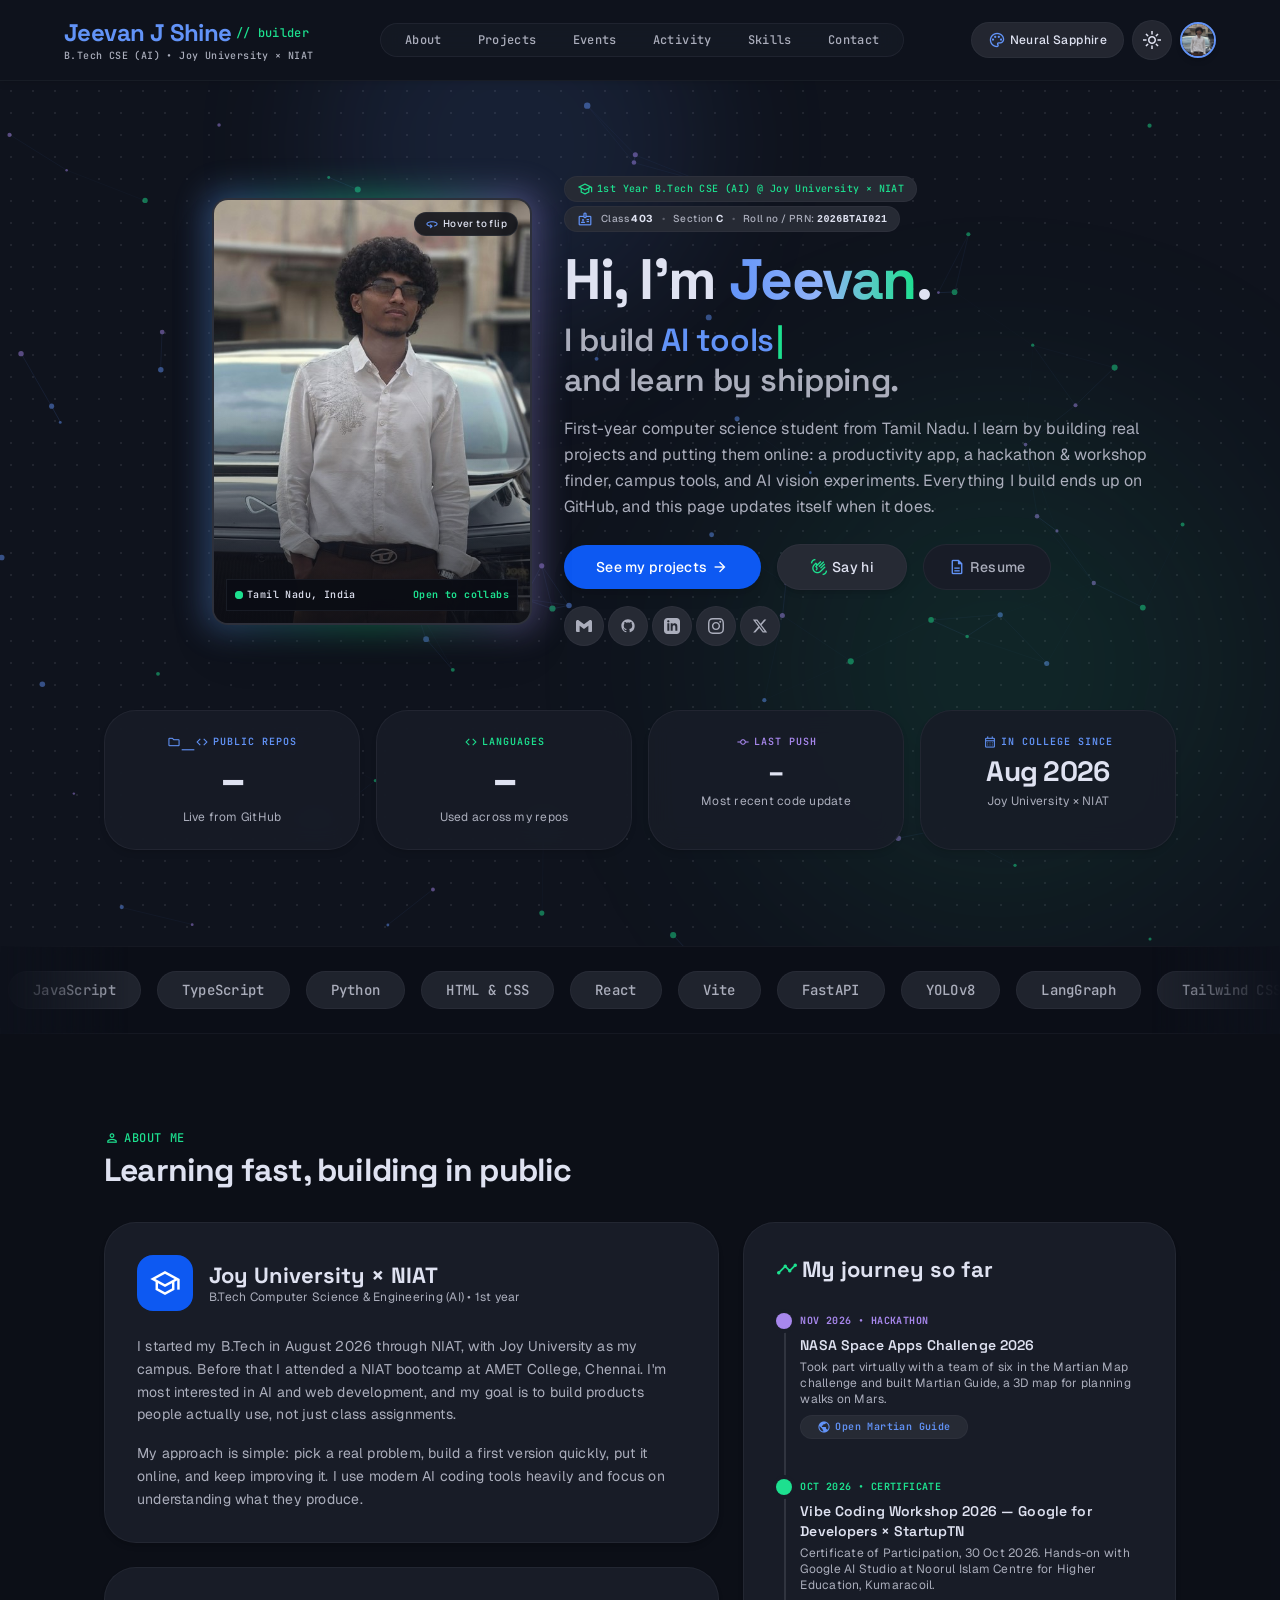
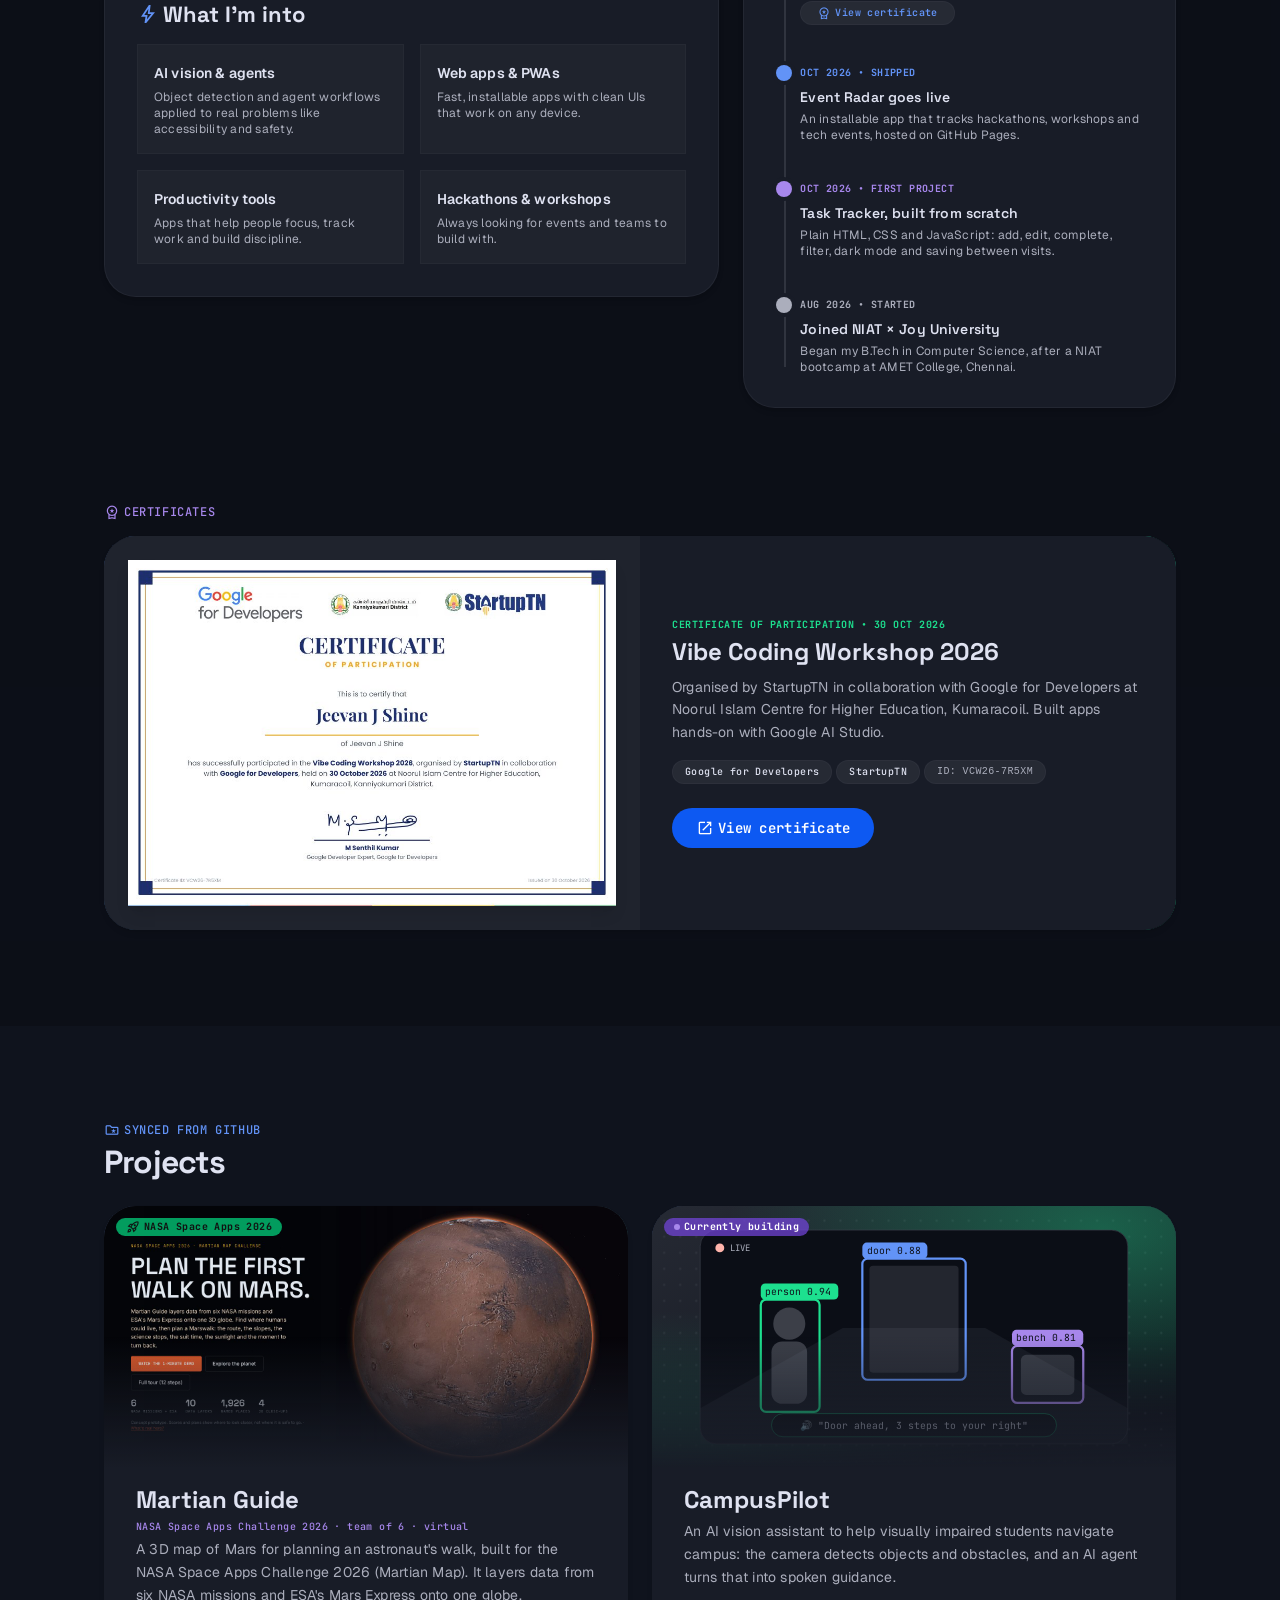
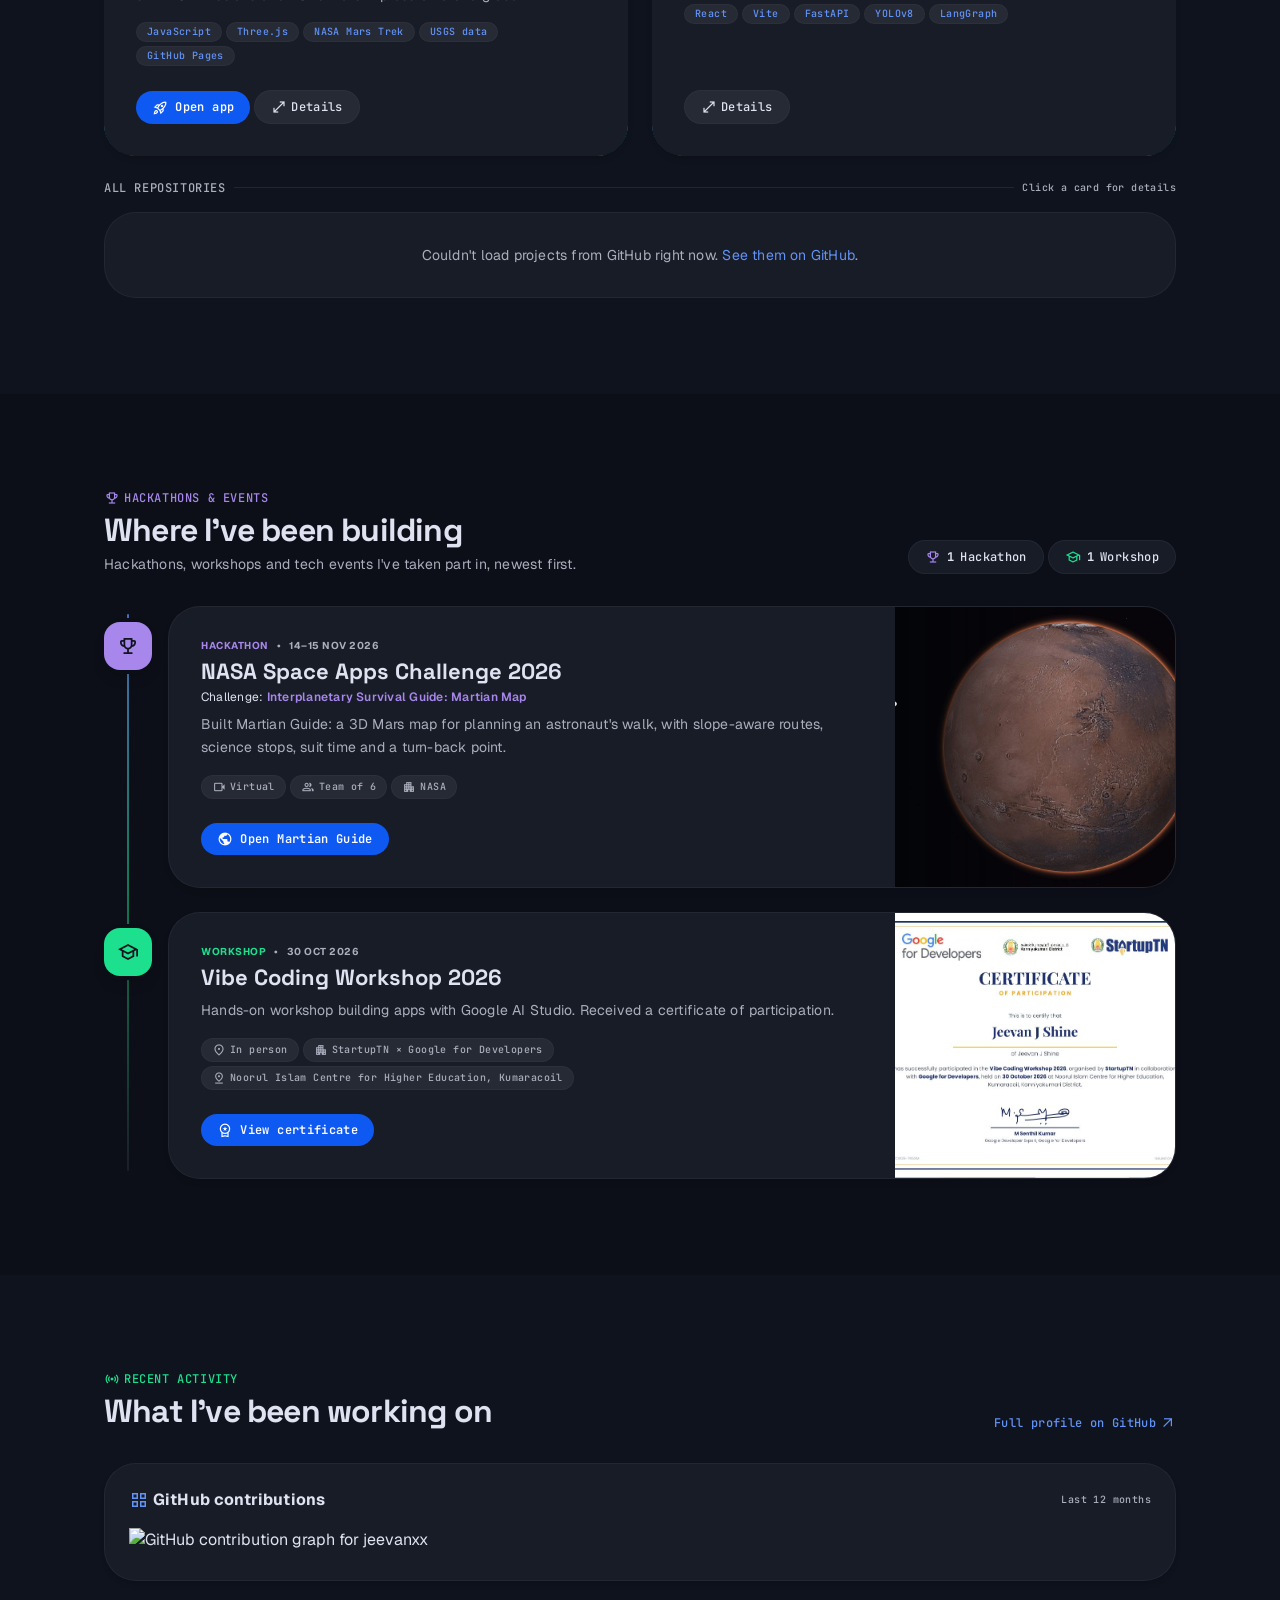
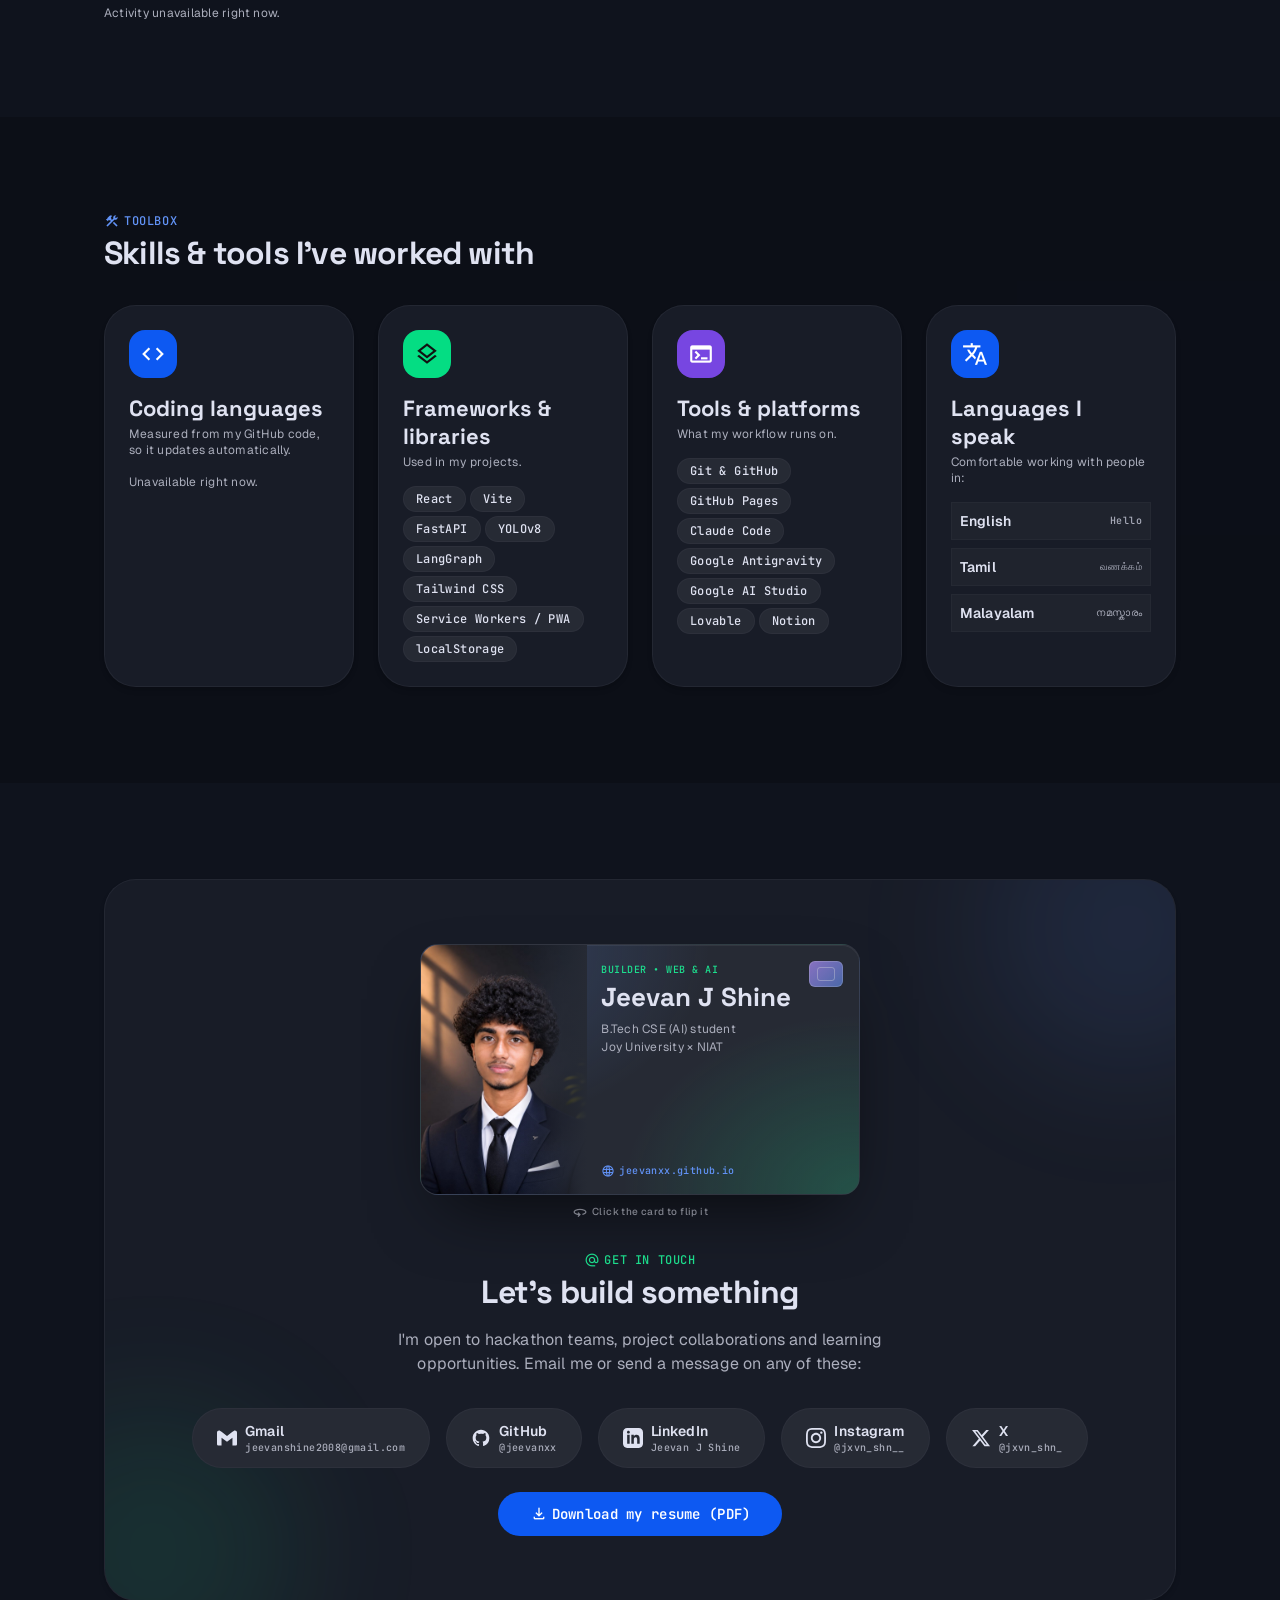
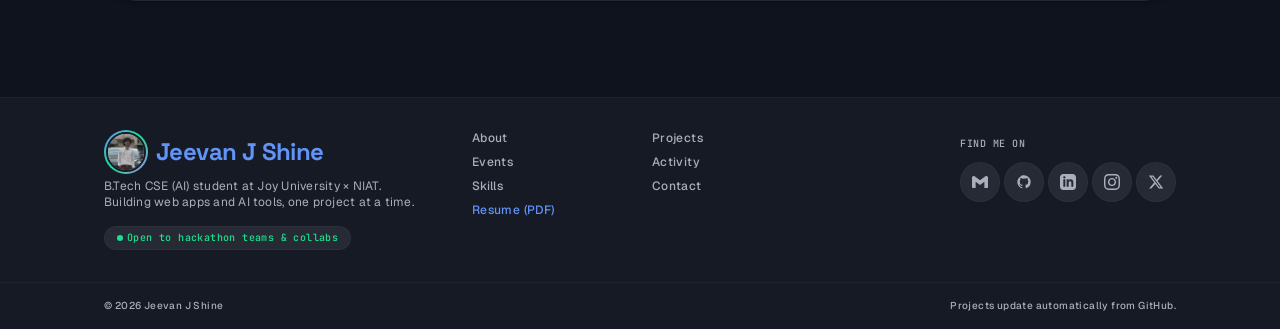
==== commit cf9b7600: "Remove 'Two sides of me' photo stack Co-Authored-By: Claude Opus 5.5 <noreply@anthropic.com> Claude-" ====
--- a/index.html
+++ b/index.html
@@ -321,33 +321,6 @@
     @media (hover: hover) { .flip-card:hover .flip-inner { transform: rotateY(180deg); } }
     .flip-card:focus-visible { outline: 2px solid rgb(var(--color-primary)); outline-offset: 6px; }
     @media (prefers-reduced-motion: reduce) { .flip-inner { transition: none; } }
-    /* About: "Two sides of me" photo stack */
-    .photo-stack { position: relative; height: 330px; perspective: 1200px; cursor: pointer; outline: none; }
-    .photo-stack:focus-visible { outline: 2px solid rgb(var(--color-primary)); outline-offset: 4px; border-radius: 16px; }
-    .ps-card { position: absolute; top: 14px; width: 58%; aspect-ratio: 3 / 4; max-height: 300px; margin: 0; border-radius: 16px; overflow: hidden;
-      border: 2px solid rgb(var(--color-outline-variant) / .5); background: rgb(var(--color-surface-container-high)); box-shadow: 0 24px 50px -20px rgb(0 0 0 / .6);
-      transition: transform .8s cubic-bezier(.2,.8,.2,1), z-index 0s .25s, box-shadow .5s, border-color .5s, filter .6s; }
-    .ps-card img { width: 100%; height: 100%; object-fit: cover; display: block; }
-    .ps-card figcaption { position: absolute; left: 8px; right: 8px; bottom: 8px; padding: 6px 10px; border-radius: 10px; display: flex; flex-direction: column; gap: 1px;
-      background: rgb(var(--color-surface-dim) / .88); backdrop-filter: blur(8px); border: 1px solid rgb(var(--color-outline-variant) / .4);
-      font-family: var(--md-sys-code-font-family); font-size: 11px; color: rgb(var(--color-on-surface)); line-height: 1.3; }
-    .ps-tag { font-weight: 700; text-transform: uppercase; letter-spacing: .08em; font-size: 10px; }
-    .ps-card { left: 21%; }
-    /* front card */
-    .photo-stack[data-front="formal"] .ps-card[data-k="formal"], .photo-stack[data-front="casual"] .ps-card[data-k="casual"] {
-      z-index: 2; transform: translate3d(-26%, 0, 40px) rotateY(8deg) rotateZ(-4deg); border-color: rgb(var(--color-primary) / .55);
-      box-shadow: 0 30px 60px -18px rgb(0 0 0 / .65), 0 0 30px -6px rgb(var(--color-primary) / .35); }
-    /* back card */
-    .photo-stack[data-front="formal"] .ps-card[data-k="casual"], .photo-stack[data-front="casual"] .ps-card[data-k="formal"] {
-      z-index: 1; transform: translate3d(28%, 0, -60px) rotateY(-14deg) rotateZ(6deg) scale(.9); filter: saturate(.75) brightness(.8); }
-    @media (hover: hover) {
-      .photo-stack:hover .ps-card { filter: none; }
-      .photo-stack[data-front="formal"]:hover .ps-card[data-k="casual"], .photo-stack[data-front="casual"]:hover .ps-card[data-k="formal"] { transform: translate3d(40%, -3%, -40px) rotateY(-20deg) rotateZ(10deg) scale(.92); }
-      .photo-stack[data-front="formal"]:hover .ps-card[data-k="formal"], .photo-stack[data-front="casual"]:hover .ps-card[data-k="casual"] { transform: translate3d(-32%, -2%, 60px) rotateY(12deg) rotateZ(-7deg); }
-    }
-    .photo-stack.shuffling .ps-card { transition-duration: .9s, 0s, .5s, .5s, .6s; }
-    @media (prefers-reduced-motion: reduce) { .ps-card { transition: none; } }
-
     /* Contact: 3D business card */
     .biz-card { position: relative; width: min(440px, 88vw); aspect-ratio: 1.75 / 1; border-radius: 18px; cursor: pointer; outline: none; transform-style: preserve-3d; }
     .biz-card:focus-visible { outline: 2px solid rgb(var(--color-primary)); outline-offset: 6px; }
@@ -643,28 +616,8 @@
               </div>
             </div>
 
-            <!-- Right column: photo stack + journey timeline -->
+            <!-- Right column: journey timeline -->
             <div class="lg:col-span-5 flex flex-col gap-space-lg">
-            <div class="p-space-lg rounded-lg bg-surface-container-low border border-outline-variant/30 shadow-md overflow-hidden">
-              <div class="flex items-center justify-between gap-space-sm mb-space-sm">
-                <div class="flex items-center gap-space-xs">
-                  <span class="material-symbols-outlined text-tertiary text-[22px]">photo_library</span>
-                  <h3 class="font-title-lg text-title-lg text-on-surface font-bold">Two sides of me</h3>
-                </div>
-                <span class="ps-hint font-label-sm text-label-sm text-on-surface-variant flex items-center gap-1"><span class="material-symbols-outlined text-[16px]">swap_horiz</span><span>Tap to shuffle</span></span>
-              </div>
-              <div id="photoStack" class="photo-stack" data-front="formal" role="button" tabindex="0" aria-label="Shuffle photos">
-                <figure class="ps-card" data-k="casual">
-                  <img src="profile.jpg" alt="Jeevan in a casual shirt" loading="lazy" style="object-position:50% 12%">
-                  <figcaption><span class="ps-tag text-secondary">Everyday</span><span>Building &amp; shipping</span></figcaption>
-                </figure>
-                <figure class="ps-card" data-k="formal">
-                  <img src="profile-formal.jpg" alt="Jeevan in a suit" loading="lazy" style="object-position:50% 20%">
-                  <figcaption><span class="ps-tag text-primary">Formal</span><span>Interviews &amp; presentations</span></figcaption>
-                </figure>
-              </div>
-            </div>
-
             <!-- Journey timeline -->
             <div class="p-space-xl rounded-lg bg-surface-container-low border border-outline-variant/30 shadow-md">
               <div class="flex items-center gap-space-xs mb-space-lg">
@@ -1663,16 +1616,6 @@
       const toggle = () => { const on = card.classList.toggle('flipped'); card.setAttribute('aria-pressed', on); };
       card.addEventListener('click', e => { if (e.pointerType === 'mouse' && hover) return; toggle(); });
       card.addEventListener('keydown', e => { if (e.key === 'Enter' || e.key === ' ') { e.preventDefault(); toggle(); } });
-    })();
-
-    /* About photo stack: click / tap / Enter shuffles which photo is in front */
-    (function initPhotoStack() {
-      const st = document.getElementById('photoStack'); if (!st) return;
-      const hint = st.parentElement.querySelector('.ps-hint span:last-child');
-      if (hint && matchMedia('(hover: hover)').matches) hint.textContent = 'Click to shuffle';
-      const shuffle = () => { st.classList.add('shuffling'); st.dataset.front = st.dataset.front === 'formal' ? 'casual' : 'formal'; setTimeout(() => st.classList.remove('shuffling'), 900); };
-      st.addEventListener('click', shuffle);
-      st.addEventListener('keydown', e => { if (e.key === 'Enter' || e.key === ' ') { e.preventDefault(); shuffle(); } });
     })();
 
     /* Contact business card: flips on click / tap / Enter; links on the back work normally */
--- a/styles.css
+++ b/styles.css
@@ -1 +1 @@
-*,:after,:before{--tw-border-spacing-x:0;--tw-border-spacing-y:0;--tw-translate-x:0;--tw-translate-y:0;--tw-rotate:0;--tw-skew-x:0;--tw-skew-y:0;--tw-scale-x:1;--tw-scale-y:1;--tw-pan-x: ;--tw-pan-y: ;--tw-pinch-zoom: ;--tw-scroll-snap-strictness:proximity;--tw-gradient-from-position: ;--tw-gradient-via-position: ;--tw-gradient-to-position: ;--tw-ordinal: ;--tw-slashed-zero: ;--tw-numeric-figure: ;--tw-numeric-spacing: ;--tw-numeric-fraction: ;--tw-ring-inset: ;--tw-ring-offset-width:0px;--tw-ring-offset-color:#fff;--tw-ring-color:rgba(59,130,246,.5);--tw-ring-offset-shadow:0 0 #0000;--tw-ring-shadow:0 0 #0000;--tw-shadow:0 0 #0000;--tw-shadow-colored:0 0 #0000;--tw-blur: ;--tw-brightness: ;--tw-contrast: ;--tw-grayscale: ;--tw-hue-rotate: ;--tw-invert: ;--tw-saturate: ;--tw-sepia: ;--tw-drop-shadow: ;--tw-backdrop-blur: ;--tw-backdrop-brightness: ;--tw-backdrop-contrast: ;--tw-backdrop-grayscale: ;--tw-backdrop-hue-rotate: ;--tw-backdrop-invert: ;--tw-backdrop-opacity: ;--tw-backdrop-saturate: ;--tw-backdrop-sepia: ;--tw-contain-size: ;--tw-contain-layout: ;--tw-contain-paint: ;--tw-contain-style: }::backdrop{--tw-border-spacing-x:0;--tw-border-spacing-y:0;--tw-translate-x:0;--tw-translate-y:0;--tw-rotate:0;--tw-skew-x:0;--tw-skew-y:0;--tw-scale-x:1;--tw-scale-y:1;--tw-pan-x: ;--tw-pan-y: ;--tw-pinch-zoom: ;--tw-scroll-snap-strictness:proximity;--tw-gradient-from-position: ;--tw-gradient-via-position: ;--tw-gradient-to-position: ;--tw-ordinal: ;--tw-slashed-zero: ;--tw-numeric-figure: ;--tw-numeric-spacing: ;--tw-numeric-fraction: ;--tw-ring-inset: ;--tw-ring-offset-width:0px;--tw-ring-offset-color:#fff;--tw-ring-color:rgba(59,130,246,.5);--tw-ring-offset-shadow:0 0 #0000;--tw-ring-shadow:0 0 #0000;--tw-shadow:0 0 #0000;--tw-shadow-colored:0 0 #0000;--tw-blur: ;--tw-brightness: ;--tw-contrast: ;--tw-grayscale: ;--tw-hue-rotate: ;--tw-invert: ;--tw-saturate: ;--tw-sepia: ;--tw-drop-shadow: ;--tw-backdrop-blur: ;--tw-backdrop-brightness: ;--tw-backdrop-contrast: ;--tw-backdrop-grayscale: ;--tw-backdrop-hue-rotate: ;--tw-backdrop-invert: ;--tw-backdrop-opacity: ;--tw-backdrop-saturate: ;--tw-backdrop-sepia: ;--tw-contain-size: ;--tw-contain-layout: ;--tw-contain-paint: ;--tw-contain-style: }/*! tailwindcss v3.4.19 | MIT License | https://tailwindcss.com*/*,:after,:before{box-sizing:border-box;border:0 solid #e5e7eb}:after,:before{--tw-content:""}:host,html{line-height:1.5;-webkit-text-size-adjust:100%;-moz-tab-size:4;-o-tab-size:4;tab-size:4;font-family:ui-sans-serif,system-ui,sans-serif,Apple Color Emoji,Segoe UI Emoji,Segoe UI Symbol,Noto Color Emoji;font-feature-settings:normal;font-variation-settings:normal;-webkit-tap-highlight-color:transparent}body{margin:0;line-height:inherit}hr{height:0;color:inherit;border-top-width:1px}abbr:where([title]){-webkit-text-decoration:underline dotted;text-decoration:underline dotted}h1,h2,h3,h4,h5,h6{font-size:inherit;font-weight:inherit}a{color:inherit;text-decoration:inherit}b,strong{font-weight:bolder}code,kbd,pre,samp{font-family:ui-monospace,SFMono-Regular,Menlo,Monaco,Consolas,Liberation Mono,Courier New,monospace;font-feature-settings:normal;font-variation-settings:normal;font-size:1em}small{font-size:80%}sub,sup{font-size:75%;line-height:0;position:relative;vertical-align:baseline}sub{bottom:-.25em}sup{top:-.5em}table{text-indent:0;border-color:inherit;border-collapse:collapse}button,input,optgroup,select,textarea{font-family:inherit;font-feature-settings:inherit;font-variation-settings:inherit;font-size:100%;font-weight:inherit;line-height:inherit;letter-spacing:inherit;color:inherit;margin:0;padding:0}button,select{text-transform:none}button,input:where([type=button]),input:where([type=reset]),input:where([type=submit]){-webkit-appearance:button;background-color:transparent;background-image:none}:-moz-focusring{outline:auto}:-moz-ui-invalid{box-shadow:none}progress{vertical-align:baseline}::-webkit-inner-spin-button,::-webkit-outer-spin-button{height:auto}[type=search]{-webkit-appearance:textfield;outline-offset:-2px}::-webkit-search-decoration{-webkit-appearance:none}::-webkit-file-upload-button{-webkit-appearance:button;font:inherit}summary{display:list-item}blockquote,dd,dl,figure,h1,h2,h3,h4,h5,h6,hr,p,pre{margin:0}fieldset{margin:0}fieldset,legend{padding:0}menu,ol,ul{list-style:none;margin:0;padding:0}dialog{padding:0}textarea{resize:vertical}input::-moz-placeholder,textarea::-moz-placeholder{opacity:1;color:#9ca3af}input::placeholder,textarea::placeholder{opacity:1;color:#9ca3af}[role=button],button{cursor:pointer}:disabled{cursor:default}audio,canvas,embed,iframe,img,object,svg,video{display:block;vertical-align:middle}img,video{max-width:100%;height:auto}[hidden]:where(:not([hidden=until-found])){display:none}.\!container{width:100%!important}.container{width:100%}@media (min-width:640px){.\!container{max-width:640px!important}.container{max-width:640px}}@media (min-width:768px){.\!container{max-width:768px!important}.container{max-width:768px}}@media (min-width:1024px){.\!container{max-width:1024px!important}.container{max-width:1024px}}@media (min-width:1280px){.\!container{max-width:1280px!important}.container{max-width:1280px}}@media (min-width:1536px){.\!container{max-width:1536px!important}.container{max-width:1536px}}.pointer-events-none{pointer-events:none}.pointer-events-auto{pointer-events:auto}.\!visible{visibility:visible!important}.visible{visibility:visible}.fixed{position:fixed}.absolute{position:absolute}.relative{position:relative}.sticky{position:sticky}.-inset-1\.5{inset:-.375rem}.inset-0{inset:0}.inset-x-0{left:0;right:0}.-bottom-24{bottom:-6rem}.-left-24{left:-6rem}.-left-6{left:-1.5rem}.-right-24{right:-6rem}.-top-24{top:-6rem}.-top-32{top:-8rem}.bottom-10{bottom:2.5rem}.bottom-24{bottom:6rem}.bottom-3{bottom:.75rem}.bottom-6{bottom:1.5rem}.left-0{left:0}.left-1\/4{left:25%}.left-3{left:.75rem}.right-10{right:2.5rem}.right-3{right:.75rem}.right-6{right:1.5rem}.top-0{top:0}.top-1\.5{top:.375rem}.top-20{top:5rem}.top-3{top:.75rem}.top-4{top:1rem}.isolate{isolation:isolate}.z-0{z-index:0}.z-10{z-index:10}.z-40{z-index:40}.z-50{z-index:50}.z-\[60\]{z-index:60}.z-\[65\]{z-index:65}.order-1{order:1}.order-2{order:2}.mx-auto{margin-left:auto;margin-right:auto}.mx-space-sm{margin-left:.5rem;margin-right:.5rem}.mx-space-xl{margin-left:2rem;margin-right:2rem}.-mt-10{margin-top:-2.5rem}.mb-1{margin-bottom:.25rem}.mb-space-lg{margin-bottom:1.5rem}.mb-space-md{margin-bottom:1rem}.mb-space-sm{margin-bottom:.5rem}.mb-space-xl{margin-bottom:2rem}.mb-space-xs{margin-bottom:.25rem}.ml-auto{margin-left:auto}.mt-0\.5{margin-top:.125rem}.mt-1{margin-top:.25rem}.mt-16{margin-top:4rem}.mt-auto{margin-top:auto}.mt-space-lg{margin-top:1.5rem}.mt-space-md{margin-top:1rem}.mt-space-sm{margin-top:.5rem}.mt-space-xl{margin-top:2rem}.mt-space-xs{margin-top:.25rem}.block{display:block}.flex{display:flex}.inline-flex{display:inline-flex}.\!grid{display:grid!important}.grid{display:grid}.hidden{display:none}.aspect-\[2\/1\]{aspect-ratio:2/1}.aspect-\[3\/4\]{aspect-ratio:3/4}.aspect-\[4\/3\]{aspect-ratio:4/3}.h-1\.5{height:.375rem}.h-10{height:2.5rem}.h-11{height:2.75rem}.h-12{height:3rem}.h-14{height:3.5rem}.h-2{height:.5rem}.h-2\.5{height:.625rem}.h-20{height:5rem}.h-4{height:1rem}.h-5{height:1.25rem}.h-72{height:18rem}.h-9{height:2.25rem}.h-96{height:24rem}.h-\[30rem\]{height:30rem}.h-full{height:100%}.h-px{height:1px}.max-h-\[92vh\]{max-height:92vh}.min-h-\[160px\]{min-height:160px}.min-h-\[calc\(100vh-80px\)\]{min-height:calc(100vh - 80px)}.w-1\.5{width:.375rem}.w-10{width:2.5rem}.w-11{width:2.75rem}.w-12{width:3rem}.w-14{width:3.5rem}.w-2{width:.5rem}.w-4{width:1rem}.w-5{width:1.25rem}.w-64{width:16rem}.w-72{width:18rem}.w-9{width:2.25rem}.w-96{width:24rem}.w-\[30rem\]{width:30rem}.w-full{width:100%}.min-w-0{min-width:0}.min-w-\[680px\]{min-width:680px}.min-w-max{min-width:-moz-max-content;min-width:max-content}.max-w-2xl{max-width:42rem}.max-w-\[1000px\]{max-width:1000px}.max-w-\[1200px\]{max-width:1200px}.max-w-\[140px\]{max-width:140px}.max-w-\[1440px\]{max-width:1440px}.max-w-xl{max-width:36rem}.max-w-xs{max-width:20rem}.flex-1{flex:1 1 0%}.flex-shrink{flex-shrink:1}.shrink-0{flex-shrink:0}.translate-y-1{--tw-translate-y:0.25rem}.translate-y-1,.translate-y-4{transform:translate(var(--tw-translate-x),var(--tw-translate-y)) rotate(var(--tw-rotate)) skewX(var(--tw-skew-x)) skewY(var(--tw-skew-y)) scaleX(var(--tw-scale-x)) scaleY(var(--tw-scale-y))}.translate-y-4{--tw-translate-y:1rem}.transform{transform:translate(var(--tw-translate-x),var(--tw-translate-y)) rotate(var(--tw-rotate)) skewX(var(--tw-skew-x)) skewY(var(--tw-skew-y)) scaleX(var(--tw-scale-x)) scaleY(var(--tw-scale-y))}@keyframes ping{75%,to{transform:scale(2);opacity:0}}.animate-ping{animation:ping 1s cubic-bezier(0,0,.2,1) infinite}@keyframes pulse{50%{opacity:.5}}.animate-pulse{animation:pulse 2s cubic-bezier(.4,0,.6,1) infinite}.cursor-pointer{cursor:pointer}.resize{resize:both}.grid-cols-1{grid-template-columns:repeat(1,minmax(0,1fr))}.grid-cols-2{grid-template-columns:repeat(2,minmax(0,1fr))}.flex-col{flex-direction:column}.flex-wrap{flex-wrap:wrap}.content-start{align-content:flex-start}.items-start{align-items:flex-start}.items-end{align-items:flex-end}.items-center{align-items:center}.justify-end{justify-content:flex-end}.justify-center{justify-content:center}.justify-between{justify-content:space-between}.gap-1{gap:.25rem}.gap-1\.5{gap:.375rem}.gap-2{gap:.5rem}.gap-space-lg{gap:1.5rem}.gap-space-md{gap:1rem}.gap-space-sm{gap:.5rem}.gap-space-xl{gap:2rem}.gap-space-xs{gap:.25rem}.gap-x-space-lg{-moz-column-gap:1.5rem;column-gap:1.5rem}.gap-x-space-md{-moz-column-gap:1rem;column-gap:1rem}.gap-x-space-sm{-moz-column-gap:.5rem;column-gap:.5rem}.gap-y-0\.5{row-gap:.125rem}.gap-y-1{row-gap:.25rem}.gap-y-2{row-gap:.5rem}.-space-x-1>:not([hidden])~:not([hidden]){--tw-space-x-reverse:0;margin-right:calc(-.25rem*var(--tw-space-x-reverse));margin-left:calc(-.25rem*(1 - var(--tw-space-x-reverse)))}.space-y-2>:not([hidden])~:not([hidden]){--tw-space-y-reverse:0;margin-top:calc(.5rem*(1 - var(--tw-space-y-reverse)));margin-bottom:calc(.5rem*var(--tw-space-y-reverse))}.space-y-8>:not([hidden])~:not([hidden]){--tw-space-y-reverse:0;margin-top:calc(2rem*(1 - var(--tw-space-y-reverse)));margin-bottom:calc(2rem*var(--tw-space-y-reverse))}.space-y-space-sm>:not([hidden])~:not([hidden]){--tw-space-y-reverse:0;margin-top:calc(.5rem*(1 - var(--tw-space-y-reverse)));margin-bottom:calc(.5rem*var(--tw-space-y-reverse))}.self-start{align-self:flex-start}.self-center{align-self:center}.overflow-hidden{overflow:hidden}.overflow-x-auto{overflow-x:auto}.overflow-y-auto{overflow-y:auto}.overflow-x-hidden{overflow-x:hidden}.scroll-smooth{scroll-behavior:smooth}.truncate{overflow:hidden;text-overflow:ellipsis}.truncate,.whitespace-nowrap{white-space:nowrap}.rounded-2xl{border-radius:1rem}.rounded{border-radius:var(--r-md,1rem)}.rounded-full{border-radius:9999px}.rounded-lg{border-radius:var(--r-lg,2rem)}.rounded-t-2xl{border-top-left-radius:1rem;border-top-right-radius:1rem}.border{border-width:1px}.border-2{border-width:2px}.border-y{border-top-width:1px}.border-b,.border-y{border-bottom-width:1px}.border-t{border-top-width:1px}.border-outline-variant\/20{border-color:rgb(var(--color-outline-variant)/.2)}.border-outline-variant\/30{border-color:rgb(var(--color-outline-variant)/.3)}.border-outline-variant\/40{border-color:rgb(var(--color-outline-variant)/.4)}.border-primary{--tw-border-opacity:1;border-color:rgb(var(--color-primary)/var(--tw-border-opacity,1))}.border-primary\/40{border-color:rgb(var(--color-primary)/.4)}.border-surface-container-low{--tw-border-opacity:1;border-color:rgb(var(--color-surface-container-low)/var(--tw-border-opacity,1))}.bg-on-surface-variant{--tw-bg-opacity:1;background-color:rgb(var(--color-on-surface-variant)/var(--tw-bg-opacity,1))}.bg-outline-variant\/40{background-color:rgb(var(--color-outline-variant)/.4)}.bg-primary{--tw-bg-opacity:1;background-color:rgb(var(--color-primary)/var(--tw-bg-opacity,1))}.bg-primary-container{--tw-bg-opacity:1;background-color:rgb(var(--color-primary-container)/var(--tw-bg-opacity,1))}.bg-primary\/10{background-color:rgb(var(--color-primary)/.1)}.bg-primary\/60{background-color:rgb(var(--color-primary)/.6)}.bg-secondary{--tw-bg-opacity:1;background-color:rgb(var(--color-secondary)/var(--tw-bg-opacity,1))}.bg-secondary-container{--tw-bg-opacity:1;background-color:rgb(var(--color-secondary-container)/var(--tw-bg-opacity,1))}.bg-secondary-container\/70{background-color:rgb(var(--color-secondary-container)/.7)}.bg-secondary-container\/80{background-color:rgb(var(--color-secondary-container)/.8)}.bg-secondary\/10{background-color:rgb(var(--color-secondary)/.1)}.bg-secondary\/60{background-color:rgb(var(--color-secondary)/.6)}.bg-surface{--tw-bg-opacity:1;background-color:rgb(var(--color-surface)/var(--tw-bg-opacity,1))}.bg-surface-container{--tw-bg-opacity:1;background-color:rgb(var(--color-surface-container)/var(--tw-bg-opacity,1))}.bg-surface-container-high{--tw-bg-opacity:1;background-color:rgb(var(--color-surface-container-high)/var(--tw-bg-opacity,1))}.bg-surface-container-high\/90{background-color:rgb(var(--color-surface-container-high)/.9)}.bg-surface-container-high\/95{background-color:rgb(var(--color-surface-container-high)/.95)}.bg-surface-container-highest{--tw-bg-opacity:1;background-color:rgb(var(--color-surface-container-highest)/var(--tw-bg-opacity,1))}.bg-surface-container-highest\/95{background-color:rgb(var(--color-surface-container-highest)/.95)}.bg-surface-container-low{--tw-bg-opacity:1;background-color:rgb(var(--color-surface-container-low)/var(--tw-bg-opacity,1))}.bg-surface-container-low\/70{background-color:rgb(var(--color-surface-container-low)/.7)}.bg-surface-container-low\/90{background-color:rgb(var(--color-surface-container-low)/.9)}.bg-surface-container-lowest\/70{background-color:rgb(var(--color-surface-container-lowest)/.7)}.bg-surface-container-lowest\/75{background-color:rgb(var(--color-surface-container-lowest)/.75)}.bg-surface-dim\/0{background-color:rgb(var(--color-surface-dim)/0)}.bg-surface-dim\/80{background-color:rgb(var(--color-surface-dim)/.8)}.bg-surface-dim\/85{background-color:rgb(var(--color-surface-dim)/.85)}.bg-surface-dim\/90{background-color:rgb(var(--color-surface-dim)/.9)}.bg-surface\/60{background-color:rgb(var(--color-surface)/.6)}.bg-surface\/85{background-color:rgb(var(--color-surface)/.85)}.bg-surface\/95{background-color:rgb(var(--color-surface)/.95)}.bg-tertiary{--tw-bg-opacity:1;background-color:rgb(var(--color-tertiary)/var(--tw-bg-opacity,1))}.bg-tertiary-container{--tw-bg-opacity:1;background-color:rgb(var(--color-tertiary-container)/var(--tw-bg-opacity,1))}.bg-tertiary-container\/70{background-color:rgb(var(--color-tertiary-container)/.7)}.bg-tertiary\/60{background-color:rgb(var(--color-tertiary)/.6)}.bg-gradient-to-br{background-image:linear-gradient(to bottom right,var(--tw-gradient-stops))}.bg-gradient-to-r{background-image:linear-gradient(to right,var(--tw-gradient-stops))}.bg-gradient-to-t{background-image:linear-gradient(to top,var(--tw-gradient-stops))}.from-primary{--tw-gradient-from:rgb(var(--color-primary)/1) var(--tw-gradient-from-position);--tw-gradient-to:rgb(var(--color-primary)/0) var(--tw-gradient-to-position);--tw-gradient-stops:var(--tw-gradient-from),var(--tw-gradient-to)}.from-surface-container-low{--tw-gradient-from:rgb(var(--color-surface-container-low)/1) var(--tw-gradient-from-position);--tw-gradient-to:rgb(var(--color-surface-container-low)/0) var(--tw-gradient-to-position);--tw-gradient-stops:var(--tw-gradient-from),var(--tw-gradient-to)}.from-surface-container-low\/90{--tw-gradient-from:rgb(var(--color-surface-container-low)/0.9) var(--tw-gradient-from-position);--tw-gradient-to:rgb(var(--color-surface-container-low)/0) var(--tw-gradient-to-position);--tw-gradient-stops:var(--tw-gradient-from),var(--tw-gradient-to)}.from-surface-dim\/80{--tw-gradient-from:rgb(var(--color-surface-dim)/0.8) var(--tw-gradient-from-position);--tw-gradient-to:rgb(var(--color-surface-dim)/0) var(--tw-gradient-to-position);--tw-gradient-stops:var(--tw-gradient-from),var(--tw-gradient-to)}.via-primary-fixed{--tw-gradient-to:rgb(var(--color-primary-fixed,var(--color-primary))/0) var(--tw-gradient-to-position);--tw-gradient-stops:var(--tw-gradient-from),rgb(var(--color-primary-fixed,var(--color-primary))/1) var(--tw-gradient-via-position),var(--tw-gradient-to)}.via-secondary{--tw-gradient-to:rgb(var(--color-secondary)/0) var(--tw-gradient-to-position);--tw-gradient-stops:var(--tw-gradient-from),rgb(var(--color-secondary)/1) var(--tw-gradient-via-position),var(--tw-gradient-to)}.via-transparent{--tw-gradient-to:transparent var(--tw-gradient-to-position);--tw-gradient-stops:var(--tw-gradient-from),transparent var(--tw-gradient-via-position),var(--tw-gradient-to)}.to-secondary{--tw-gradient-to:rgb(var(--color-secondary)/1) var(--tw-gradient-to-position)}.to-tertiary{--tw-gradient-to:rgb(var(--color-tertiary)/1) var(--tw-gradient-to-position)}.to-transparent{--tw-gradient-to:transparent var(--tw-gradient-to-position)}.bg-clip-text{-webkit-background-clip:text;background-clip:text}.fill-current{fill:currentColor}.object-contain{-o-object-fit:contain;object-fit:contain}.object-cover{-o-object-fit:cover;object-fit:cover}.object-top{-o-object-position:top;object-position:top}.p-0{padding:0}.p-1\.5{padding:.375rem}.p-\[2px\]{padding:2px}.p-space-lg{padding:1.5rem}.p-space-md{padding:1rem}.p-space-sm{padding:.5rem}.p-space-xl{padding:2rem}.px-2\.5{padding-left:.625rem;padding-right:.625rem}.px-3{padding-left:.75rem;padding-right:.75rem}.px-margin-sm{padding-left:1rem;padding-right:1rem}.px-space-lg{padding-left:1.5rem;padding-right:1.5rem}.px-space-md{padding-left:1rem;padding-right:1rem}.px-space-sm{padding-left:.5rem;padding-right:.5rem}.px-space-xl{padding-left:2rem;padding-right:2rem}.py-0\.5{padding-top:.125rem;padding-bottom:.125rem}.py-1{padding-top:.25rem;padding-bottom:.25rem}.py-16{padding-top:4rem;padding-bottom:4rem}.py-2{padding-top:.5rem;padding-bottom:.5rem}.py-2\.5{padding-top:.625rem;padding-bottom:.625rem}.py-24{padding-top:6rem;padding-bottom:6rem}.py-3{padding-top:.75rem;padding-bottom:.75rem}.py-space-lg{padding-top:1.5rem;padding-bottom:1.5rem}.py-space-md{padding-top:1rem;padding-bottom:1rem}.py-space-sm{padding-top:.5rem;padding-bottom:.5rem}.py-space-xl{padding-top:2rem;padding-bottom:2rem}.py-space-xs{padding-top:.25rem;padding-bottom:.25rem}.pb-0{padding-bottom:0}.pb-1{padding-bottom:.25rem}.pb-24{padding-bottom:6rem}.pl-14{padding-left:3.5rem}.pl-6{padding-left:1.5rem}.pt-20{padding-top:5rem}.pt-5{padding-top:1.25rem}.pt-space-lg{padding-top:1.5rem}.pt-space-md{padding-top:1rem}.pt-space-xs{padding-top:.25rem}.text-left{text-align:left}.text-center{text-align:center}.font-body-lg,.font-body-md,.font-body-sm{font-family:var(--md-sys-body-font-family)}.font-display-lg,.font-display-md,.font-headline-lg,.font-headline-md,.font-headline-sm{font-family:var(--md-sys-typescale-font-family)}.font-label-lg,.font-label-md,.font-label-sm{font-family:var(--md-sys-code-font-family)}.font-mono{font-family:ui-monospace,SFMono-Regular,Menlo,Monaco,Consolas,Liberation Mono,Courier New,monospace}.font-title-lg{font-family:var(--md-sys-typescale-font-family)}.font-title-md,.font-title-sm{font-family:var(--md-sys-body-font-family)}.text-\[10px\]{font-size:10px}.text-\[14px\]{font-size:14px}.text-\[16px\]{font-size:16px}.text-\[18px\]{font-size:18px}.text-\[20px\]{font-size:20px}.text-\[22px\]{font-size:22px}.text-\[26px\]{font-size:26px}.text-\[32px\]{font-size:32px}.text-body-lg{font-size:16px;line-height:24px;letter-spacing:.01em;font-weight:400}.text-body-md{font-size:14px;line-height:20px;letter-spacing:.015em;font-weight:400}.text-body-sm{font-size:12px;line-height:16px;letter-spacing:.02em;font-weight:400}.text-display-md{font-size:45px;line-height:52px;letter-spacing:-.02em;font-weight:700}.text-display-sm{font-size:36px;line-height:44px;letter-spacing:-.015em;font-weight:600}.text-headline-lg{font-size:32px;line-height:40px;letter-spacing:-.01em;font-weight:600}.text-headline-md{font-size:28px;line-height:36px;font-weight:600}.text-headline-sm{font-size:24px;line-height:32px;font-weight:500}.text-label-lg{font-size:14px;line-height:20px;letter-spacing:.02em;font-weight:500}.text-label-md{font-size:12px;line-height:16px;letter-spacing:.03em;font-weight:500}.text-label-sm{font-size:10px;line-height:14px;letter-spacing:.04em;font-weight:500}.text-title-lg{font-size:22px;line-height:28px;font-weight:500}.text-title-md{font-size:16px;line-height:24px}.text-title-md,.text-title-sm{letter-spacing:.01em;font-weight:600}.text-title-sm{font-size:14px;line-height:20px}.font-bold{font-weight:700}.font-medium{font-weight:500}.font-semibold{font-weight:600}.uppercase{text-transform:uppercase}.italic{font-style:italic}.leading-none{line-height:1}.leading-relaxed{line-height:1.625}.leading-tight{line-height:1.25}.tracking-tight{letter-spacing:-.025em}.tracking-wider{letter-spacing:.05em}.tracking-widest{letter-spacing:.1em}.text-on-primary-container{--tw-text-opacity:1;color:rgb(var(--color-on-primary-container)/var(--tw-text-opacity,1))}.text-on-secondary-container{--tw-text-opacity:1;color:rgb(var(--color-on-secondary-container)/var(--tw-text-opacity,1))}.text-on-surface{--tw-text-opacity:1;color:rgb(var(--color-on-surface)/var(--tw-text-opacity,1))}.text-on-surface-variant{--tw-text-opacity:1;color:rgb(var(--color-on-surface-variant)/var(--tw-text-opacity,1))}.text-on-tertiary-container{--tw-text-opacity:1;color:rgb(var(--color-on-tertiary-container)/var(--tw-text-opacity,1))}.text-primary{--tw-text-opacity:1;color:rgb(var(--color-primary)/var(--tw-text-opacity,1))}.text-secondary{--tw-text-opacity:1;color:rgb(var(--color-secondary)/var(--tw-text-opacity,1))}.text-surface{--tw-text-opacity:1;color:rgb(var(--color-surface)/var(--tw-text-opacity,1))}.text-tertiary{--tw-text-opacity:1;color:rgb(var(--color-tertiary)/var(--tw-text-opacity,1))}.text-transparent{color:transparent}.antialiased{-webkit-font-smoothing:antialiased;-moz-osx-font-smoothing:grayscale}.opacity-0{opacity:0}.opacity-40{opacity:.4}.opacity-60{opacity:.6}.opacity-70{opacity:.7}.opacity-75{opacity:.75}.shadow-2xl{--tw-shadow:0 25px 50px -12px rgba(0,0,0,.25);--tw-shadow-colored:0 25px 50px -12px var(--tw-shadow-color)}.shadow-2xl,.shadow-\[0_1px_8px_rgba\(0\2c 0\2c 0\2c 0\.15\)\]{box-shadow:var(--tw-ring-offset-shadow,0 0 #0000),var(--tw-ring-shadow,0 0 #0000),var(--tw-shadow)}.shadow-\[0_1px_8px_rgba\(0\2c 0\2c 0\2c 0\.15\)\]{--tw-shadow:0 1px 8px rgba(0,0,0,.15);--tw-shadow-colored:0 1px 8px var(--tw-shadow-color)}.shadow-inner{--tw-shadow:inset 0 2px 4px 0 rgba(0,0,0,.05);--tw-shadow-colored:inset 0 2px 4px 0 var(--tw-shadow-color)}.shadow-inner,.shadow-lg{box-shadow:var(--tw-ring-offset-shadow,0 0 #0000),var(--tw-ring-shadow,0 0 #0000),var(--tw-shadow)}.shadow-lg{--tw-shadow:0 10px 15px -3px rgba(0,0,0,.1),0 4px 6px -4px rgba(0,0,0,.1);--tw-shadow-colored:0 10px 15px -3px var(--tw-shadow-color),0 4px 6px -4px var(--tw-shadow-color)}.shadow-md{--tw-shadow:0 4px 6px -1px rgba(0,0,0,.1),0 2px 4px -2px rgba(0,0,0,.1);--tw-shadow-colored:0 4px 6px -1px var(--tw-shadow-color),0 2px 4px -2px var(--tw-shadow-color)}.shadow-md,.shadow-xl{box-shadow:var(--tw-ring-offset-shadow,0 0 #0000),var(--tw-ring-shadow,0 0 #0000),var(--tw-shadow)}.shadow-xl{--tw-shadow:0 20px 25px -5px rgba(0,0,0,.1),0 8px 10px -6px rgba(0,0,0,.1);--tw-shadow-colored:0 20px 25px -5px var(--tw-shadow-color),0 8px 10px -6px var(--tw-shadow-color)}.outline{outline-style:solid}.ring{--tw-ring-offset-shadow:var(--tw-ring-inset) 0 0 0 var(--tw-ring-offset-width) var(--tw-ring-offset-color);--tw-ring-shadow:var(--tw-ring-inset) 0 0 0 calc(3px + var(--tw-ring-offset-width)) var(--tw-ring-color)}.ring,.ring-4{box-shadow:var(--tw-ring-offset-shadow),var(--tw-ring-shadow),var(--tw-shadow,0 0 #0000)}.ring-4{--tw-ring-offset-shadow:var(--tw-ring-inset) 0 0 0 var(--tw-ring-offset-width) var(--tw-ring-offset-color);--tw-ring-shadow:var(--tw-ring-inset) 0 0 0 calc(4px + var(--tw-ring-offset-width)) var(--tw-ring-color)}.ring-surface-container-low{--tw-ring-opacity:1;--tw-ring-color:rgb(var(--color-surface-container-low)/var(--tw-ring-opacity,1))}.ring-surface-container-lowest{--tw-ring-opacity:1;--tw-ring-color:rgb(var(--color-surface-container-lowest)/var(--tw-ring-opacity,1))}.blur{--tw-blur:blur(8px)}.blur,.blur-3xl{filter:var(--tw-blur) var(--tw-brightness) var(--tw-contrast) var(--tw-grayscale) var(--tw-hue-rotate) var(--tw-invert) var(--tw-saturate) var(--tw-sepia) var(--tw-drop-shadow)}.blur-3xl{--tw-blur:blur(64px)}.blur-\[120px\]{--tw-blur:blur(120px)}.blur-\[120px\],.blur-lg{filter:var(--tw-blur) var(--tw-brightness) var(--tw-contrast) var(--tw-grayscale) var(--tw-hue-rotate) var(--tw-invert) var(--tw-saturate) var(--tw-sepia) var(--tw-drop-shadow)}.blur-lg{--tw-blur:blur(16px)}.filter{filter:var(--tw-blur) var(--tw-brightness) var(--tw-contrast) var(--tw-grayscale) var(--tw-hue-rotate) var(--tw-invert) var(--tw-saturate) var(--tw-sepia) var(--tw-drop-shadow)}.backdrop-blur-md{--tw-backdrop-blur:blur(12px)}.backdrop-blur-md,.backdrop-blur-sm{-webkit-backdrop-filter:var(--tw-backdrop-blur) var(--tw-backdrop-brightness) var(--tw-backdrop-contrast) var(--tw-backdrop-grayscale) var(--tw-backdrop-hue-rotate) var(--tw-backdrop-invert) var(--tw-backdrop-opacity) var(--tw-backdrop-saturate) var(--tw-backdrop-sepia);backdrop-filter:var(--tw-backdrop-blur) var(--tw-backdrop-brightness) var(--tw-backdrop-contrast) var(--tw-backdrop-grayscale) var(--tw-backdrop-hue-rotate) var(--tw-backdrop-invert) var(--tw-backdrop-opacity) var(--tw-backdrop-saturate) var(--tw-backdrop-sepia)}.backdrop-blur-sm{--tw-backdrop-blur:blur(4px)}.backdrop-blur-xl{--tw-backdrop-blur:blur(24px)}.backdrop-blur-xl,.backdrop-filter{-webkit-backdrop-filter:var(--tw-backdrop-blur) var(--tw-backdrop-brightness) var(--tw-backdrop-contrast) var(--tw-backdrop-grayscale) var(--tw-backdrop-hue-rotate) var(--tw-backdrop-invert) var(--tw-backdrop-opacity) var(--tw-backdrop-saturate) var(--tw-backdrop-sepia);backdrop-filter:var(--tw-backdrop-blur) var(--tw-backdrop-brightness) var(--tw-backdrop-contrast) var(--tw-backdrop-grayscale) var(--tw-backdrop-hue-rotate) var(--tw-backdrop-invert) var(--tw-backdrop-opacity) var(--tw-backdrop-saturate) var(--tw-backdrop-sepia)}.transition{transition-property:color,background-color,border-color,text-decoration-color,fill,stroke,opacity,box-shadow,transform,filter,-webkit-backdrop-filter;transition-property:color,background-color,border-color,text-decoration-color,fill,stroke,opacity,box-shadow,transform,filter,backdrop-filter;transition-property:color,background-color,border-color,text-decoration-color,fill,stroke,opacity,box-shadow,transform,filter,backdrop-filter,-webkit-backdrop-filter;transition-timing-function:cubic-bezier(.4,0,.2,1);transition-duration:.15s}.transition-all{transition-property:all;transition-timing-function:cubic-bezier(.4,0,.2,1);transition-duration:.15s}.transition-colors{transition-property:color,background-color,border-color,text-decoration-color,fill,stroke;transition-timing-function:cubic-bezier(.4,0,.2,1);transition-duration:.15s}.transition-opacity{transition-property:opacity;transition-timing-function:cubic-bezier(.4,0,.2,1);transition-duration:.15s}.transition-transform{transition-property:transform;transition-timing-function:cubic-bezier(.4,0,.2,1);transition-duration:.15s}.duration-1000{transition-duration:1s}.duration-300{transition-duration:.3s}.duration-500{transition-duration:.5s}.duration-700{transition-duration:.7s}.ease-in-out{transition-timing-function:cubic-bezier(.4,0,.2,1)}.selection\:bg-secondary-container ::-moz-selection{--tw-bg-opacity:1;background-color:rgb(var(--color-secondary-container)/var(--tw-bg-opacity,1))}.selection\:bg-secondary-container ::selection{--tw-bg-opacity:1;background-color:rgb(var(--color-secondary-container)/var(--tw-bg-opacity,1))}.selection\:text-on-secondary-container ::-moz-selection{--tw-text-opacity:1;color:rgb(var(--color-on-secondary-container)/var(--tw-text-opacity,1))}.selection\:text-on-secondary-container ::selection{--tw-text-opacity:1;color:rgb(var(--color-on-secondary-container)/var(--tw-text-opacity,1))}.selection\:bg-secondary-container::-moz-selection{--tw-bg-opacity:1;background-color:rgb(var(--color-secondary-container)/var(--tw-bg-opacity,1))}.selection\:bg-secondary-container::selection{--tw-bg-opacity:1;background-color:rgb(var(--color-secondary-container)/var(--tw-bg-opacity,1))}.selection\:text-on-secondary-container::-moz-selection{--tw-text-opacity:1;color:rgb(var(--color-on-secondary-container)/var(--tw-text-opacity,1))}.selection\:text-on-secondary-container::selection{--tw-text-opacity:1;color:rgb(var(--color-on-secondary-container)/var(--tw-text-opacity,1))}.before\:absolute:before{content:var(--tw-content);position:absolute}.before\:bottom-2:before{content:var(--tw-content);bottom:.5rem}.before\:left-2:before{content:var(--tw-content);left:.5rem}.before\:top-2:before{content:var(--tw-content);top:.5rem}.before\:w-0\.5:before{content:var(--tw-content);width:.125rem}.before\:bg-surface-container-highest:before{content:var(--tw-content);--tw-bg-opacity:1;background-color:rgb(var(--color-surface-container-highest)/var(--tw-bg-opacity,1))}.empty\:hidden:empty{display:none}.hover\:-translate-y-1:hover{--tw-translate-y:-0.25rem}.hover\:-translate-y-1:hover,.hover\:scale-\[1\.02\]:hover{transform:translate(var(--tw-translate-x),var(--tw-translate-y)) rotate(var(--tw-rotate)) skewX(var(--tw-skew-x)) skewY(var(--tw-skew-y)) scaleX(var(--tw-scale-x)) scaleY(var(--tw-scale-y))}.hover\:scale-\[1\.02\]:hover{--tw-scale-x:1.02;--tw-scale-y:1.02}.hover\:scale-\[1\.03\]:hover{--tw-scale-x:1.03;--tw-scale-y:1.03}.hover\:scale-\[1\.03\]:hover,.hover\:scale-\[1\.04\]:hover{transform:translate(var(--tw-translate-x),var(--tw-translate-y)) rotate(var(--tw-rotate)) skewX(var(--tw-skew-x)) skewY(var(--tw-skew-y)) scaleX(var(--tw-scale-x)) scaleY(var(--tw-scale-y))}.hover\:scale-\[1\.04\]:hover{--tw-scale-x:1.04;--tw-scale-y:1.04}.hover\:border-primary:hover{--tw-border-opacity:1;border-color:rgb(var(--color-primary)/var(--tw-border-opacity,1))}.hover\:border-primary\/40:hover{border-color:rgb(var(--color-primary)/.4)}.hover\:border-primary\/50:hover{border-color:rgb(var(--color-primary)/.5)}.hover\:border-primary\/60:hover{border-color:rgb(var(--color-primary)/.6)}.hover\:bg-surface-container:hover{--tw-bg-opacity:1;background-color:rgb(var(--color-surface-container)/var(--tw-bg-opacity,1))}.hover\:bg-surface-container-high:hover{--tw-bg-opacity:1;background-color:rgb(var(--color-surface-container-high)/var(--tw-bg-opacity,1))}.hover\:bg-surface-container-highest:hover{--tw-bg-opacity:1;background-color:rgb(var(--color-surface-container-highest)/var(--tw-bg-opacity,1))}.hover\:text-on-surface:hover{--tw-text-opacity:1;color:rgb(var(--color-on-surface)/var(--tw-text-opacity,1))}.hover\:text-primary:hover{--tw-text-opacity:1;color:rgb(var(--color-primary)/var(--tw-text-opacity,1))}.hover\:underline:hover{text-decoration-line:underline}.hover\:shadow-lg:hover{--tw-shadow:0 10px 15px -3px rgba(0,0,0,.1),0 4px 6px -4px rgba(0,0,0,.1);--tw-shadow-colored:0 10px 15px -3px var(--tw-shadow-color),0 4px 6px -4px var(--tw-shadow-color);box-shadow:var(--tw-ring-offset-shadow,0 0 #0000),var(--tw-ring-shadow,0 0 #0000),var(--tw-shadow)}.hover\:shadow-primary\/30:hover{--tw-shadow-color:rgb(var(--color-primary)/0.3);--tw-shadow:var(--tw-shadow-colored)}.focus\:outline-none:focus{outline:2px solid transparent;outline-offset:2px}.focus-visible\:ring-2:focus-visible{--tw-ring-offset-shadow:var(--tw-ring-inset) 0 0 0 var(--tw-ring-offset-width) var(--tw-ring-offset-color);--tw-ring-shadow:var(--tw-ring-inset) 0 0 0 calc(2px + var(--tw-ring-offset-width)) var(--tw-ring-color);box-shadow:var(--tw-ring-offset-shadow),var(--tw-ring-shadow),var(--tw-shadow,0 0 #0000)}.focus-visible\:ring-primary:focus-visible{--tw-ring-opacity:1;--tw-ring-color:rgb(var(--color-primary)/var(--tw-ring-opacity,1))}.group:hover .group-hover\:translate-x-1{--tw-translate-x:0.25rem}.group:hover .group-hover\:translate-x-1,.group:hover .group-hover\:translate-y-0{transform:translate(var(--tw-translate-x),var(--tw-translate-y)) rotate(var(--tw-rotate)) skewX(var(--tw-skew-x)) skewY(var(--tw-skew-y)) scaleX(var(--tw-scale-x)) scaleY(var(--tw-scale-y))}.group:hover .group-hover\:translate-y-0{--tw-translate-y:0px}.group:hover .group-hover\:scale-105{--tw-scale-x:1.05;--tw-scale-y:1.05}.group:hover .group-hover\:scale-105,.group:hover .group-hover\:scale-\[1\.02\]{transform:translate(var(--tw-translate-x),var(--tw-translate-y)) rotate(var(--tw-rotate)) skewX(var(--tw-skew-x)) skewY(var(--tw-skew-y)) scaleX(var(--tw-scale-x)) scaleY(var(--tw-scale-y))}.group:hover .group-hover\:scale-\[1\.02\]{--tw-scale-x:1.02;--tw-scale-y:1.02}.group:hover .group-hover\:text-primary{--tw-text-opacity:1;color:rgb(var(--color-primary)/var(--tw-text-opacity,1))}.group:hover .group-hover\:text-secondary{--tw-text-opacity:1;color:rgb(var(--color-secondary)/var(--tw-text-opacity,1))}.group:hover .group-hover\:opacity-100{opacity:1}.group:hover .group-hover\:opacity-70{opacity:.7}.group:focus-visible .group-focus-visible\:opacity-100{opacity:1}@media (min-width:640px){.sm\:block{display:block}.sm\:inline-block{display:inline-block}.sm\:inline{display:inline}.sm\:w-72{width:18rem}.sm\:max-w-3xl{max-width:48rem}.sm\:grid-cols-2{grid-template-columns:repeat(2,minmax(0,1fr))}.sm\:flex-row{flex-direction:row}.sm\:items-center{align-items:center}.sm\:rounded-2xl{border-radius:1rem}.sm\:p-space-lg{padding:1.5rem}.sm\:p-space-xl{padding:2rem}.sm\:text-display-md{font-size:45px;line-height:52px;letter-spacing:-.02em;font-weight:700}.sm\:text-headline-lg{font-size:32px;line-height:40px;letter-spacing:-.01em;font-weight:600}}@media (min-width:768px){.md\:col-span-2{grid-column:span 2/span 2}.md\:inline{display:inline}.md\:h-12{height:3rem}.md\:w-12{width:3rem}.md\:w-80{width:20rem}.md\:grid-cols-2{grid-template-columns:repeat(2,minmax(0,1fr))}.md\:grid-cols-3{grid-template-columns:repeat(3,minmax(0,1fr))}.md\:grid-cols-\[1fr_280px\]{grid-template-columns:1fr 280px}.md\:flex-row{flex-direction:row}.md\:items-end{align-items:flex-end}.md\:justify-self-end{justify-self:end}.md\:p-space-xl{padding:2rem}.md\:pl-16{padding-left:4rem}}@media (min-width:1024px){.lg\:col-span-3{grid-column:span 3/span 3}.lg\:col-span-5{grid-column:span 5/span 5}.lg\:col-span-7{grid-column:span 7/span 7}.lg\:grid-cols-12{grid-template-columns:repeat(12,minmax(0,1fr))}.lg\:grid-cols-2{grid-template-columns:repeat(2,minmax(0,1fr))}.lg\:grid-cols-3{grid-template-columns:repeat(3,minmax(0,1fr))}.lg\:grid-cols-4{grid-template-columns:repeat(4,minmax(0,1fr))}.lg\:justify-end{justify-content:flex-end}.lg\:p-16{padding:4rem}.lg\:px-margin-lg{padding-left:4rem;padding-right:4rem}.lg\:py-24{padding-top:6rem;padding-bottom:6rem}.lg\:text-display-lg{font-size:57px;line-height:64px;letter-spacing:-.025em;font-weight:700}}@media (min-width:1280px){.xl\:flex{display:flex}.xl\:hidden{display:none}}+*,:after,:before{--tw-border-spacing-x:0;--tw-border-spacing-y:0;--tw-translate-x:0;--tw-translate-y:0;--tw-rotate:0;--tw-skew-x:0;--tw-skew-y:0;--tw-scale-x:1;--tw-scale-y:1;--tw-pan-x: ;--tw-pan-y: ;--tw-pinch-zoom: ;--tw-scroll-snap-strictness:proximity;--tw-gradient-from-position: ;--tw-gradient-via-position: ;--tw-gradient-to-position: ;--tw-ordinal: ;--tw-slashed-zero: ;--tw-numeric-figure: ;--tw-numeric-spacing: ;--tw-numeric-fraction: ;--tw-ring-inset: ;--tw-ring-offset-width:0px;--tw-ring-offset-color:#fff;--tw-ring-color:rgba(59,130,246,.5);--tw-ring-offset-shadow:0 0 #0000;--tw-ring-shadow:0 0 #0000;--tw-shadow:0 0 #0000;--tw-shadow-colored:0 0 #0000;--tw-blur: ;--tw-brightness: ;--tw-contrast: ;--tw-grayscale: ;--tw-hue-rotate: ;--tw-invert: ;--tw-saturate: ;--tw-sepia: ;--tw-drop-shadow: ;--tw-backdrop-blur: ;--tw-backdrop-brightness: ;--tw-backdrop-contrast: ;--tw-backdrop-grayscale: ;--tw-backdrop-hue-rotate: ;--tw-backdrop-invert: ;--tw-backdrop-opacity: ;--tw-backdrop-saturate: ;--tw-backdrop-sepia: ;--tw-contain-size: ;--tw-contain-layout: ;--tw-contain-paint: ;--tw-contain-style: }::backdrop{--tw-border-spacing-x:0;--tw-border-spacing-y:0;--tw-translate-x:0;--tw-translate-y:0;--tw-rotate:0;--tw-skew-x:0;--tw-skew-y:0;--tw-scale-x:1;--tw-scale-y:1;--tw-pan-x: ;--tw-pan-y: ;--tw-pinch-zoom: ;--tw-scroll-snap-strictness:proximity;--tw-gradient-from-position: ;--tw-gradient-via-position: ;--tw-gradient-to-position: ;--tw-ordinal: ;--tw-slashed-zero: ;--tw-numeric-figure: ;--tw-numeric-spacing: ;--tw-numeric-fraction: ;--tw-ring-inset: ;--tw-ring-offset-width:0px;--tw-ring-offset-color:#fff;--tw-ring-color:rgba(59,130,246,.5);--tw-ring-offset-shadow:0 0 #0000;--tw-ring-shadow:0 0 #0000;--tw-shadow:0 0 #0000;--tw-shadow-colored:0 0 #0000;--tw-blur: ;--tw-brightness: ;--tw-contrast: ;--tw-grayscale: ;--tw-hue-rotate: ;--tw-invert: ;--tw-saturate: ;--tw-sepia: ;--tw-drop-shadow: ;--tw-backdrop-blur: ;--tw-backdrop-brightness: ;--tw-backdrop-contrast: ;--tw-backdrop-grayscale: ;--tw-backdrop-hue-rotate: ;--tw-backdrop-invert: ;--tw-backdrop-opacity: ;--tw-backdrop-saturate: ;--tw-backdrop-sepia: ;--tw-contain-size: ;--tw-contain-layout: ;--tw-contain-paint: ;--tw-contain-style: }/*! tailwindcss v3.4.19 | MIT License | https://tailwindcss.com*/*,:after,:before{box-sizing:border-box;border:0 solid #e5e7eb}:after,:before{--tw-content:""}:host,html{line-height:1.5;-webkit-text-size-adjust:100%;-moz-tab-size:4;-o-tab-size:4;tab-size:4;font-family:ui-sans-serif,system-ui,sans-serif,Apple Color Emoji,Segoe UI Emoji,Segoe UI Symbol,Noto Color Emoji;font-feature-settings:normal;font-variation-settings:normal;-webkit-tap-highlight-color:transparent}body{margin:0;line-height:inherit}hr{height:0;color:inherit;border-top-width:1px}abbr:where([title]){-webkit-text-decoration:underline dotted;text-decoration:underline dotted}h1,h2,h3,h4,h5,h6{font-size:inherit;font-weight:inherit}a{color:inherit;text-decoration:inherit}b,strong{font-weight:bolder}code,kbd,pre,samp{font-family:ui-monospace,SFMono-Regular,Menlo,Monaco,Consolas,Liberation Mono,Courier New,monospace;font-feature-settings:normal;font-variation-settings:normal;font-size:1em}small{font-size:80%}sub,sup{font-size:75%;line-height:0;position:relative;vertical-align:baseline}sub{bottom:-.25em}sup{top:-.5em}table{text-indent:0;border-color:inherit;border-collapse:collapse}button,input,optgroup,select,textarea{font-family:inherit;font-feature-settings:inherit;font-variation-settings:inherit;font-size:100%;font-weight:inherit;line-height:inherit;letter-spacing:inherit;color:inherit;margin:0;padding:0}button,select{text-transform:none}button,input:where([type=button]),input:where([type=reset]),input:where([type=submit]){-webkit-appearance:button;background-color:transparent;background-image:none}:-moz-focusring{outline:auto}:-moz-ui-invalid{box-shadow:none}progress{vertical-align:baseline}::-webkit-inner-spin-button,::-webkit-outer-spin-button{height:auto}[type=search]{-webkit-appearance:textfield;outline-offset:-2px}::-webkit-search-decoration{-webkit-appearance:none}::-webkit-file-upload-button{-webkit-appearance:button;font:inherit}summary{display:list-item}blockquote,dd,dl,figure,h1,h2,h3,h4,h5,h6,hr,p,pre{margin:0}fieldset{margin:0}fieldset,legend{padding:0}menu,ol,ul{list-style:none;margin:0;padding:0}dialog{padding:0}textarea{resize:vertical}input::-moz-placeholder,textarea::-moz-placeholder{opacity:1;color:#9ca3af}input::placeholder,textarea::placeholder{opacity:1;color:#9ca3af}[role=button],button{cursor:pointer}:disabled{cursor:default}audio,canvas,embed,iframe,img,object,svg,video{display:block;vertical-align:middle}img,video{max-width:100%;height:auto}[hidden]:where(:not([hidden=until-found])){display:none}.\!container{width:100%!important}.container{width:100%}@media (min-width:640px){.\!container{max-width:640px!important}.container{max-width:640px}}@media (min-width:768px){.\!container{max-width:768px!important}.container{max-width:768px}}@media (min-width:1024px){.\!container{max-width:1024px!important}.container{max-width:1024px}}@media (min-width:1280px){.\!container{max-width:1280px!important}.container{max-width:1280px}}@media (min-width:1536px){.\!container{max-width:1536px!important}.container{max-width:1536px}}.pointer-events-none{pointer-events:none}.pointer-events-auto{pointer-events:auto}.\!visible{visibility:visible!important}.visible{visibility:visible}.fixed{position:fixed}.absolute{position:absolute}.relative{position:relative}.sticky{position:sticky}.-inset-1\.5{inset:-.375rem}.inset-0{inset:0}.inset-x-0{left:0;right:0}.-bottom-24{bottom:-6rem}.-left-24{left:-6rem}.-left-6{left:-1.5rem}.-right-24{right:-6rem}.-top-24{top:-6rem}.-top-32{top:-8rem}.bottom-10{bottom:2.5rem}.bottom-24{bottom:6rem}.bottom-3{bottom:.75rem}.bottom-6{bottom:1.5rem}.left-0{left:0}.left-1\/4{left:25%}.left-3{left:.75rem}.right-10{right:2.5rem}.right-3{right:.75rem}.right-6{right:1.5rem}.top-0{top:0}.top-1\.5{top:.375rem}.top-20{top:5rem}.top-3{top:.75rem}.top-4{top:1rem}.isolate{isolation:isolate}.z-0{z-index:0}.z-10{z-index:10}.z-40{z-index:40}.z-50{z-index:50}.z-\[60\]{z-index:60}.z-\[65\]{z-index:65}.order-1{order:1}.order-2{order:2}.mx-auto{margin-left:auto;margin-right:auto}.mx-space-sm{margin-left:.5rem;margin-right:.5rem}.mx-space-xl{margin-left:2rem;margin-right:2rem}.-mt-10{margin-top:-2.5rem}.mb-1{margin-bottom:.25rem}.mb-space-lg{margin-bottom:1.5rem}.mb-space-md{margin-bottom:1rem}.mb-space-sm{margin-bottom:.5rem}.mb-space-xl{margin-bottom:2rem}.mb-space-xs{margin-bottom:.25rem}.ml-auto{margin-left:auto}.mt-0\.5{margin-top:.125rem}.mt-1{margin-top:.25rem}.mt-16{margin-top:4rem}.mt-auto{margin-top:auto}.mt-space-lg{margin-top:1.5rem}.mt-space-md{margin-top:1rem}.mt-space-sm{margin-top:.5rem}.mt-space-xl{margin-top:2rem}.mt-space-xs{margin-top:.25rem}.block{display:block}.flex{display:flex}.inline-flex{display:inline-flex}.\!grid{display:grid!important}.grid{display:grid}.hidden{display:none}.aspect-\[2\/1\]{aspect-ratio:2/1}.aspect-\[3\/4\]{aspect-ratio:3/4}.aspect-\[4\/3\]{aspect-ratio:4/3}.h-1\.5{height:.375rem}.h-10{height:2.5rem}.h-11{height:2.75rem}.h-12{height:3rem}.h-14{height:3.5rem}.h-2{height:.5rem}.h-2\.5{height:.625rem}.h-20{height:5rem}.h-4{height:1rem}.h-5{height:1.25rem}.h-72{height:18rem}.h-9{height:2.25rem}.h-96{height:24rem}.h-\[30rem\]{height:30rem}.h-full{height:100%}.h-px{height:1px}.max-h-\[92vh\]{max-height:92vh}.min-h-\[160px\]{min-height:160px}.min-h-\[calc\(100vh-80px\)\]{min-height:calc(100vh - 80px)}.w-1\.5{width:.375rem}.w-10{width:2.5rem}.w-11{width:2.75rem}.w-12{width:3rem}.w-14{width:3.5rem}.w-2{width:.5rem}.w-4{width:1rem}.w-5{width:1.25rem}.w-64{width:16rem}.w-72{width:18rem}.w-9{width:2.25rem}.w-96{width:24rem}.w-\[30rem\]{width:30rem}.w-full{width:100%}.min-w-0{min-width:0}.min-w-\[680px\]{min-width:680px}.min-w-max{min-width:-moz-max-content;min-width:max-content}.max-w-2xl{max-width:42rem}.max-w-\[1000px\]{max-width:1000px}.max-w-\[1200px\]{max-width:1200px}.max-w-\[140px\]{max-width:140px}.max-w-\[1440px\]{max-width:1440px}.max-w-xl{max-width:36rem}.max-w-xs{max-width:20rem}.flex-1{flex:1 1 0%}.flex-shrink{flex-shrink:1}.shrink-0{flex-shrink:0}.translate-y-1{--tw-translate-y:0.25rem}.translate-y-1,.translate-y-4{transform:translate(var(--tw-translate-x),var(--tw-translate-y)) rotate(var(--tw-rotate)) skewX(var(--tw-skew-x)) skewY(var(--tw-skew-y)) scaleX(var(--tw-scale-x)) scaleY(var(--tw-scale-y))}.translate-y-4{--tw-translate-y:1rem}.transform{transform:translate(var(--tw-translate-x),var(--tw-translate-y)) rotate(var(--tw-rotate)) skewX(var(--tw-skew-x)) skewY(var(--tw-skew-y)) scaleX(var(--tw-scale-x)) scaleY(var(--tw-scale-y))}@keyframes ping{75%,to{transform:scale(2);opacity:0}}.animate-ping{animation:ping 1s cubic-bezier(0,0,.2,1) infinite}@keyframes pulse{50%{opacity:.5}}.animate-pulse{animation:pulse 2s cubic-bezier(.4,0,.6,1) infinite}.cursor-pointer{cursor:pointer}.resize{resize:both}.grid-cols-1{grid-template-columns:repeat(1,minmax(0,1fr))}.grid-cols-2{grid-template-columns:repeat(2,minmax(0,1fr))}.flex-col{flex-direction:column}.flex-wrap{flex-wrap:wrap}.content-start{align-content:flex-start}.items-start{align-items:flex-start}.items-end{align-items:flex-end}.items-center{align-items:center}.justify-end{justify-content:flex-end}.justify-center{justify-content:center}.justify-between{justify-content:space-between}.gap-1{gap:.25rem}.gap-1\.5{gap:.375rem}.gap-2{gap:.5rem}.gap-space-lg{gap:1.5rem}.gap-space-md{gap:1rem}.gap-space-sm{gap:.5rem}.gap-space-xl{gap:2rem}.gap-space-xs{gap:.25rem}.gap-x-space-lg{-moz-column-gap:1.5rem;column-gap:1.5rem}.gap-x-space-md{-moz-column-gap:1rem;column-gap:1rem}.gap-x-space-sm{-moz-column-gap:.5rem;column-gap:.5rem}.gap-y-0\.5{row-gap:.125rem}.gap-y-1{row-gap:.25rem}.gap-y-2{row-gap:.5rem}.-space-x-1>:not([hidden])~:not([hidden]){--tw-space-x-reverse:0;margin-right:calc(-.25rem*var(--tw-space-x-reverse));margin-left:calc(-.25rem*(1 - var(--tw-space-x-reverse)))}.space-y-2>:not([hidden])~:not([hidden]){--tw-space-y-reverse:0;margin-top:calc(.5rem*(1 - var(--tw-space-y-reverse)));margin-bottom:calc(.5rem*var(--tw-space-y-reverse))}.space-y-8>:not([hidden])~:not([hidden]){--tw-space-y-reverse:0;margin-top:calc(2rem*(1 - var(--tw-space-y-reverse)));margin-bottom:calc(2rem*var(--tw-space-y-reverse))}.space-y-space-sm>:not([hidden])~:not([hidden]){--tw-space-y-reverse:0;margin-top:calc(.5rem*(1 - var(--tw-space-y-reverse)));margin-bottom:calc(.5rem*var(--tw-space-y-reverse))}.self-start{align-self:flex-start}.self-center{align-self:center}.overflow-hidden{overflow:hidden}.overflow-x-auto{overflow-x:auto}.overflow-y-auto{overflow-y:auto}.overflow-x-hidden{overflow-x:hidden}.scroll-smooth{scroll-behavior:smooth}.truncate{overflow:hidden;text-overflow:ellipsis}.truncate,.whitespace-nowrap{white-space:nowrap}.rounded-2xl{border-radius:1rem}.rounded{border-radius:var(--r-md,1rem)}.rounded-full{border-radius:9999px}.rounded-lg{border-radius:var(--r-lg,2rem)}.rounded-t-2xl{border-top-left-radius:1rem;border-top-right-radius:1rem}.border{border-width:1px}.border-2{border-width:2px}.border-y{border-top-width:1px}.border-b,.border-y{border-bottom-width:1px}.border-t{border-top-width:1px}.border-outline-variant\/20{border-color:rgb(var(--color-outline-variant)/.2)}.border-outline-variant\/30{border-color:rgb(var(--color-outline-variant)/.3)}.border-outline-variant\/40{border-color:rgb(var(--color-outline-variant)/.4)}.border-primary{--tw-border-opacity:1;border-color:rgb(var(--color-primary)/var(--tw-border-opacity,1))}.border-primary\/40{border-color:rgb(var(--color-primary)/.4)}.border-surface-container-low{--tw-border-opacity:1;border-color:rgb(var(--color-surface-container-low)/var(--tw-border-opacity,1))}.bg-on-surface-variant{--tw-bg-opacity:1;background-color:rgb(var(--color-on-surface-variant)/var(--tw-bg-opacity,1))}.bg-outline-variant\/40{background-color:rgb(var(--color-outline-variant)/.4)}.bg-primary{--tw-bg-opacity:1;background-color:rgb(var(--color-primary)/var(--tw-bg-opacity,1))}.bg-primary-container{--tw-bg-opacity:1;background-color:rgb(var(--color-primary-container)/var(--tw-bg-opacity,1))}.bg-primary\/10{background-color:rgb(var(--color-primary)/.1)}.bg-primary\/60{background-color:rgb(var(--color-primary)/.6)}.bg-secondary{--tw-bg-opacity:1;background-color:rgb(var(--color-secondary)/var(--tw-bg-opacity,1))}.bg-secondary-container{--tw-bg-opacity:1;background-color:rgb(var(--color-secondary-container)/var(--tw-bg-opacity,1))}.bg-secondary-container\/70{background-color:rgb(var(--color-secondary-container)/.7)}.bg-secondary-container\/80{background-color:rgb(var(--color-secondary-container)/.8)}.bg-secondary\/10{background-color:rgb(var(--color-secondary)/.1)}.bg-secondary\/60{background-color:rgb(var(--color-secondary)/.6)}.bg-surface{--tw-bg-opacity:1;background-color:rgb(var(--color-surface)/var(--tw-bg-opacity,1))}.bg-surface-container{--tw-bg-opacity:1;background-color:rgb(var(--color-surface-container)/var(--tw-bg-opacity,1))}.bg-surface-container-high{--tw-bg-opacity:1;background-color:rgb(var(--color-surface-container-high)/var(--tw-bg-opacity,1))}.bg-surface-container-high\/90{background-color:rgb(var(--color-surface-container-high)/.9)}.bg-surface-container-high\/95{background-color:rgb(var(--color-surface-container-high)/.95)}.bg-surface-container-highest{--tw-bg-opacity:1;background-color:rgb(var(--color-surface-container-highest)/var(--tw-bg-opacity,1))}.bg-surface-container-highest\/95{background-color:rgb(var(--color-surface-container-highest)/.95)}.bg-surface-container-low{--tw-bg-opacity:1;background-color:rgb(var(--color-surface-container-low)/var(--tw-bg-opacity,1))}.bg-surface-container-low\/70{background-color:rgb(var(--color-surface-container-low)/.7)}.bg-surface-container-low\/90{background-color:rgb(var(--color-surface-container-low)/.9)}.bg-surface-container-lowest\/70{background-color:rgb(var(--color-surface-container-lowest)/.7)}.bg-surface-container-lowest\/75{background-color:rgb(var(--color-surface-container-lowest)/.75)}.bg-surface-dim\/0{background-color:rgb(var(--color-surface-dim)/0)}.bg-surface-dim\/80{background-color:rgb(var(--color-surface-dim)/.8)}.bg-surface-dim\/85{background-color:rgb(var(--color-surface-dim)/.85)}.bg-surface-dim\/90{background-color:rgb(var(--color-surface-dim)/.9)}.bg-surface\/60{background-color:rgb(var(--color-surface)/.6)}.bg-surface\/85{background-color:rgb(var(--color-surface)/.85)}.bg-surface\/95{background-color:rgb(var(--color-surface)/.95)}.bg-tertiary{--tw-bg-opacity:1;background-color:rgb(var(--color-tertiary)/var(--tw-bg-opacity,1))}.bg-tertiary-container{--tw-bg-opacity:1;background-color:rgb(var(--color-tertiary-container)/var(--tw-bg-opacity,1))}.bg-tertiary-container\/70{background-color:rgb(var(--color-tertiary-container)/.7)}.bg-tertiary\/60{background-color:rgb(var(--color-tertiary)/.6)}.bg-gradient-to-br{background-image:linear-gradient(to bottom right,var(--tw-gradient-stops))}.bg-gradient-to-r{background-image:linear-gradient(to right,var(--tw-gradient-stops))}.bg-gradient-to-t{background-image:linear-gradient(to top,var(--tw-gradient-stops))}.from-primary{--tw-gradient-from:rgb(var(--color-primary)/1) var(--tw-gradient-from-position);--tw-gradient-to:rgb(var(--color-primary)/0) var(--tw-gradient-to-position);--tw-gradient-stops:var(--tw-gradient-from),var(--tw-gradient-to)}.from-surface-container-low{--tw-gradient-from:rgb(var(--color-surface-container-low)/1) var(--tw-gradient-from-position);--tw-gradient-to:rgb(var(--color-surface-container-low)/0) var(--tw-gradient-to-position);--tw-gradient-stops:var(--tw-gradient-from),var(--tw-gradient-to)}.from-surface-container-low\/90{--tw-gradient-from:rgb(var(--color-surface-container-low)/0.9) var(--tw-gradient-from-position);--tw-gradient-to:rgb(var(--color-surface-container-low)/0) var(--tw-gradient-to-position);--tw-gradient-stops:var(--tw-gradient-from),var(--tw-gradient-to)}.from-surface-dim\/80{--tw-gradient-from:rgb(var(--color-surface-dim)/0.8) var(--tw-gradient-from-position);--tw-gradient-to:rgb(var(--color-surface-dim)/0) var(--tw-gradient-to-position);--tw-gradient-stops:var(--tw-gradient-from),var(--tw-gradient-to)}.via-primary-fixed{--tw-gradient-to:rgb(var(--color-primary-fixed,var(--color-primary))/0) var(--tw-gradient-to-position);--tw-gradient-stops:var(--tw-gradient-from),rgb(var(--color-primary-fixed,var(--color-primary))/1) var(--tw-gradient-via-position),var(--tw-gradient-to)}.via-secondary{--tw-gradient-to:rgb(var(--color-secondary)/0) var(--tw-gradient-to-position);--tw-gradient-stops:var(--tw-gradient-from),rgb(var(--color-secondary)/1) var(--tw-gradient-via-position),var(--tw-gradient-to)}.via-transparent{--tw-gradient-to:transparent var(--tw-gradient-to-position);--tw-gradient-stops:var(--tw-gradient-from),transparent var(--tw-gradient-via-position),var(--tw-gradient-to)}.to-secondary{--tw-gradient-to:rgb(var(--color-secondary)/1) var(--tw-gradient-to-position)}.to-tertiary{--tw-gradient-to:rgb(var(--color-tertiary)/1) var(--tw-gradient-to-position)}.to-transparent{--tw-gradient-to:transparent var(--tw-gradient-to-position)}.bg-clip-text{-webkit-background-clip:text;background-clip:text}.fill-current{fill:currentColor}.object-contain{-o-object-fit:contain;object-fit:contain}.object-cover{-o-object-fit:cover;object-fit:cover}.object-top{-o-object-position:top;object-position:top}.p-0{padding:0}.p-1\.5{padding:.375rem}.p-\[2px\]{padding:2px}.p-space-lg{padding:1.5rem}.p-space-md{padding:1rem}.p-space-sm{padding:.5rem}.p-space-xl{padding:2rem}.px-2\.5{padding-left:.625rem;padding-right:.625rem}.px-3{padding-left:.75rem;padding-right:.75rem}.px-margin-sm{padding-left:1rem;padding-right:1rem}.px-space-lg{padding-left:1.5rem;padding-right:1.5rem}.px-space-md{padding-left:1rem;padding-right:1rem}.px-space-sm{padding-left:.5rem;padding-right:.5rem}.px-space-xl{padding-left:2rem;padding-right:2rem}.py-0\.5{padding-top:.125rem;padding-bottom:.125rem}.py-1{padding-top:.25rem;padding-bottom:.25rem}.py-16{padding-top:4rem;padding-bottom:4rem}.py-2{padding-top:.5rem;padding-bottom:.5rem}.py-2\.5{padding-top:.625rem;padding-bottom:.625rem}.py-24{padding-top:6rem;padding-bottom:6rem}.py-3{padding-top:.75rem;padding-bottom:.75rem}.py-space-lg{padding-top:1.5rem;padding-bottom:1.5rem}.py-space-md{padding-top:1rem;padding-bottom:1rem}.py-space-sm{padding-top:.5rem;padding-bottom:.5rem}.py-space-xl{padding-top:2rem;padding-bottom:2rem}.py-space-xs{padding-top:.25rem;padding-bottom:.25rem}.pb-0{padding-bottom:0}.pb-1{padding-bottom:.25rem}.pb-24{padding-bottom:6rem}.pl-14{padding-left:3.5rem}.pl-6{padding-left:1.5rem}.pt-20{padding-top:5rem}.pt-5{padding-top:1.25rem}.pt-space-lg{padding-top:1.5rem}.pt-space-md{padding-top:1rem}.pt-space-xs{padding-top:.25rem}.text-left{text-align:left}.text-center{text-align:center}.font-body-lg,.font-body-md,.font-body-sm{font-family:var(--md-sys-body-font-family)}.font-display-lg,.font-display-md,.font-headline-lg,.font-headline-md,.font-headline-sm{font-family:var(--md-sys-typescale-font-family)}.font-label-lg,.font-label-md,.font-label-sm{font-family:var(--md-sys-code-font-family)}.font-mono{font-family:ui-monospace,SFMono-Regular,Menlo,Monaco,Consolas,Liberation Mono,Courier New,monospace}.font-title-lg{font-family:var(--md-sys-typescale-font-family)}.font-title-md,.font-title-sm{font-family:var(--md-sys-body-font-family)}.text-\[10px\]{font-size:10px}.text-\[14px\]{font-size:14px}.text-\[16px\]{font-size:16px}.text-\[18px\]{font-size:18px}.text-\[20px\]{font-size:20px}.text-\[22px\]{font-size:22px}.text-\[26px\]{font-size:26px}.text-\[32px\]{font-size:32px}.text-body-lg{font-size:16px;line-height:24px;letter-spacing:.01em;font-weight:400}.text-body-md{font-size:14px;line-height:20px;letter-spacing:.015em;font-weight:400}.text-body-sm{font-size:12px;line-height:16px;letter-spacing:.02em;font-weight:400}.text-display-md{font-size:45px;line-height:52px;letter-spacing:-.02em;font-weight:700}.text-display-sm{font-size:36px;line-height:44px;letter-spacing:-.015em;font-weight:600}.text-headline-lg{font-size:32px;line-height:40px;letter-spacing:-.01em;font-weight:600}.text-headline-md{font-size:28px;line-height:36px;font-weight:600}.text-headline-sm{font-size:24px;line-height:32px;font-weight:500}.text-label-lg{font-size:14px;line-height:20px;letter-spacing:.02em;font-weight:500}.text-label-md{font-size:12px;line-height:16px;letter-spacing:.03em;font-weight:500}.text-label-sm{font-size:10px;line-height:14px;letter-spacing:.04em;font-weight:500}.text-title-lg{font-size:22px;line-height:28px;font-weight:500}.text-title-md{font-size:16px;line-height:24px}.text-title-md,.text-title-sm{letter-spacing:.01em;font-weight:600}.text-title-sm{font-size:14px;line-height:20px}.font-bold{font-weight:700}.font-medium{font-weight:500}.font-semibold{font-weight:600}.uppercase{text-transform:uppercase}.italic{font-style:italic}.leading-none{line-height:1}.leading-relaxed{line-height:1.625}.leading-tight{line-height:1.25}.tracking-tight{letter-spacing:-.025em}.tracking-wider{letter-spacing:.05em}.tracking-widest{letter-spacing:.1em}.text-on-primary-container{--tw-text-opacity:1;color:rgb(var(--color-on-primary-container)/var(--tw-text-opacity,1))}.text-on-secondary-container{--tw-text-opacity:1;color:rgb(var(--color-on-secondary-container)/var(--tw-text-opacity,1))}.text-on-surface{--tw-text-opacity:1;color:rgb(var(--color-on-surface)/var(--tw-text-opacity,1))}.text-on-surface-variant{--tw-text-opacity:1;color:rgb(var(--color-on-surface-variant)/var(--tw-text-opacity,1))}.text-on-tertiary-container{--tw-text-opacity:1;color:rgb(var(--color-on-tertiary-container)/var(--tw-text-opacity,1))}.text-primary{--tw-text-opacity:1;color:rgb(var(--color-primary)/var(--tw-text-opacity,1))}.text-secondary{--tw-text-opacity:1;color:rgb(var(--color-secondary)/var(--tw-text-opacity,1))}.text-surface{--tw-text-opacity:1;color:rgb(var(--color-surface)/var(--tw-text-opacity,1))}.text-tertiary{--tw-text-opacity:1;color:rgb(var(--color-tertiary)/var(--tw-text-opacity,1))}.text-transparent{color:transparent}.antialiased{-webkit-font-smoothing:antialiased;-moz-osx-font-smoothing:grayscale}.opacity-0{opacity:0}.opacity-40{opacity:.4}.opacity-60{opacity:.6}.opacity-70{opacity:.7}.opacity-75{opacity:.75}.shadow-2xl{--tw-shadow:0 25px 50px -12px rgba(0,0,0,.25);--tw-shadow-colored:0 25px 50px -12px var(--tw-shadow-color)}.shadow-2xl,.shadow-\[0_1px_8px_rgba\(0\2c 0\2c 0\2c 0\.15\)\]{box-shadow:var(--tw-ring-offset-shadow,0 0 #0000),var(--tw-ring-shadow,0 0 #0000),var(--tw-shadow)}.shadow-\[0_1px_8px_rgba\(0\2c 0\2c 0\2c 0\.15\)\]{--tw-shadow:0 1px 8px rgba(0,0,0,.15);--tw-shadow-colored:0 1px 8px var(--tw-shadow-color)}.shadow-inner{--tw-shadow:inset 0 2px 4px 0 rgba(0,0,0,.05);--tw-shadow-colored:inset 0 2px 4px 0 var(--tw-shadow-color)}.shadow-inner,.shadow-lg{box-shadow:var(--tw-ring-offset-shadow,0 0 #0000),var(--tw-ring-shadow,0 0 #0000),var(--tw-shadow)}.shadow-lg{--tw-shadow:0 10px 15px -3px rgba(0,0,0,.1),0 4px 6px -4px rgba(0,0,0,.1);--tw-shadow-colored:0 10px 15px -3px var(--tw-shadow-color),0 4px 6px -4px var(--tw-shadow-color)}.shadow-md{--tw-shadow:0 4px 6px -1px rgba(0,0,0,.1),0 2px 4px -2px rgba(0,0,0,.1);--tw-shadow-colored:0 4px 6px -1px var(--tw-shadow-color),0 2px 4px -2px var(--tw-shadow-color)}.shadow-md,.shadow-xl{box-shadow:var(--tw-ring-offset-shadow,0 0 #0000),var(--tw-ring-shadow,0 0 #0000),var(--tw-shadow)}.shadow-xl{--tw-shadow:0 20px 25px -5px rgba(0,0,0,.1),0 8px 10px -6px rgba(0,0,0,.1);--tw-shadow-colored:0 20px 25px -5px var(--tw-shadow-color),0 8px 10px -6px var(--tw-shadow-color)}.outline{outline-style:solid}.ring{--tw-ring-offset-shadow:var(--tw-ring-inset) 0 0 0 var(--tw-ring-offset-width) var(--tw-ring-offset-color);--tw-ring-shadow:var(--tw-ring-inset) 0 0 0 calc(3px + var(--tw-ring-offset-width)) var(--tw-ring-color)}.ring,.ring-4{box-shadow:var(--tw-ring-offset-shadow),var(--tw-ring-shadow),var(--tw-shadow,0 0 #0000)}.ring-4{--tw-ring-offset-shadow:var(--tw-ring-inset) 0 0 0 var(--tw-ring-offset-width) var(--tw-ring-offset-color);--tw-ring-shadow:var(--tw-ring-inset) 0 0 0 calc(4px + var(--tw-ring-offset-width)) var(--tw-ring-color)}.ring-surface-container-low{--tw-ring-opacity:1;--tw-ring-color:rgb(var(--color-surface-container-low)/var(--tw-ring-opacity,1))}.ring-surface-container-lowest{--tw-ring-opacity:1;--tw-ring-color:rgb(var(--color-surface-container-lowest)/var(--tw-ring-opacity,1))}.blur-3xl{--tw-blur:blur(64px)}.blur-3xl,.blur-\[120px\]{filter:var(--tw-blur) var(--tw-brightness) var(--tw-contrast) var(--tw-grayscale) var(--tw-hue-rotate) var(--tw-invert) var(--tw-saturate) var(--tw-sepia) var(--tw-drop-shadow)}.blur-\[120px\]{--tw-blur:blur(120px)}.blur-lg{--tw-blur:blur(16px)}.blur-lg,.filter{filter:var(--tw-blur) var(--tw-brightness) var(--tw-contrast) var(--tw-grayscale) var(--tw-hue-rotate) var(--tw-invert) var(--tw-saturate) var(--tw-sepia) var(--tw-drop-shadow)}.backdrop-blur-md{--tw-backdrop-blur:blur(12px)}.backdrop-blur-md,.backdrop-blur-sm{-webkit-backdrop-filter:var(--tw-backdrop-blur) var(--tw-backdrop-brightness) var(--tw-backdrop-contrast) var(--tw-backdrop-grayscale) var(--tw-backdrop-hue-rotate) var(--tw-backdrop-invert) var(--tw-backdrop-opacity) var(--tw-backdrop-saturate) var(--tw-backdrop-sepia);backdrop-filter:var(--tw-backdrop-blur) var(--tw-backdrop-brightness) var(--tw-backdrop-contrast) var(--tw-backdrop-grayscale) var(--tw-backdrop-hue-rotate) var(--tw-backdrop-invert) var(--tw-backdrop-opacity) var(--tw-backdrop-saturate) var(--tw-backdrop-sepia)}.backdrop-blur-sm{--tw-backdrop-blur:blur(4px)}.backdrop-blur-xl{--tw-backdrop-blur:blur(24px);-webkit-backdrop-filter:var(--tw-backdrop-blur) var(--tw-backdrop-brightness) var(--tw-backdrop-contrast) var(--tw-backdrop-grayscale) var(--tw-backdrop-hue-rotate) var(--tw-backdrop-invert) var(--tw-backdrop-opacity) var(--tw-backdrop-saturate) var(--tw-backdrop-sepia);backdrop-filter:var(--tw-backdrop-blur) var(--tw-backdrop-brightness) var(--tw-backdrop-contrast) var(--tw-backdrop-grayscale) var(--tw-backdrop-hue-rotate) var(--tw-backdrop-invert) var(--tw-backdrop-opacity) var(--tw-backdrop-saturate) var(--tw-backdrop-sepia)}.transition{transition-property:color,background-color,border-color,text-decoration-color,fill,stroke,opacity,box-shadow,transform,filter,-webkit-backdrop-filter;transition-property:color,background-color,border-color,text-decoration-color,fill,stroke,opacity,box-shadow,transform,filter,backdrop-filter;transition-property:color,background-color,border-color,text-decoration-color,fill,stroke,opacity,box-shadow,transform,filter,backdrop-filter,-webkit-backdrop-filter;transition-timing-function:cubic-bezier(.4,0,.2,1);transition-duration:.15s}.transition-all{transition-property:all;transition-timing-function:cubic-bezier(.4,0,.2,1);transition-duration:.15s}.transition-colors{transition-property:color,background-color,border-color,text-decoration-color,fill,stroke;transition-timing-function:cubic-bezier(.4,0,.2,1);transition-duration:.15s}.transition-opacity{transition-property:opacity;transition-timing-function:cubic-bezier(.4,0,.2,1);transition-duration:.15s}.transition-transform{transition-property:transform;transition-timing-function:cubic-bezier(.4,0,.2,1);transition-duration:.15s}.duration-1000{transition-duration:1s}.duration-300{transition-duration:.3s}.duration-500{transition-duration:.5s}.duration-700{transition-duration:.7s}.ease-in-out{transition-timing-function:cubic-bezier(.4,0,.2,1)}.selection\:bg-secondary-container ::-moz-selection{--tw-bg-opacity:1;background-color:rgb(var(--color-secondary-container)/var(--tw-bg-opacity,1))}.selection\:bg-secondary-container ::selection{--tw-bg-opacity:1;background-color:rgb(var(--color-secondary-container)/var(--tw-bg-opacity,1))}.selection\:text-on-secondary-container ::-moz-selection{--tw-text-opacity:1;color:rgb(var(--color-on-secondary-container)/var(--tw-text-opacity,1))}.selection\:text-on-secondary-container ::selection{--tw-text-opacity:1;color:rgb(var(--color-on-secondary-container)/var(--tw-text-opacity,1))}.selection\:bg-secondary-container::-moz-selection{--tw-bg-opacity:1;background-color:rgb(var(--color-secondary-container)/var(--tw-bg-opacity,1))}.selection\:bg-secondary-container::selection{--tw-bg-opacity:1;background-color:rgb(var(--color-secondary-container)/var(--tw-bg-opacity,1))}.selection\:text-on-secondary-container::-moz-selection{--tw-text-opacity:1;color:rgb(var(--color-on-secondary-container)/var(--tw-text-opacity,1))}.selection\:text-on-secondary-container::selection{--tw-text-opacity:1;color:rgb(var(--color-on-secondary-container)/var(--tw-text-opacity,1))}.before\:absolute:before{content:var(--tw-content);position:absolute}.before\:bottom-2:before{content:var(--tw-content);bottom:.5rem}.before\:left-2:before{content:var(--tw-content);left:.5rem}.before\:top-2:before{content:var(--tw-content);top:.5rem}.before\:w-0\.5:before{content:var(--tw-content);width:.125rem}.before\:bg-surface-container-highest:before{content:var(--tw-content);--tw-bg-opacity:1;background-color:rgb(var(--color-surface-container-highest)/var(--tw-bg-opacity,1))}.empty\:hidden:empty{display:none}.hover\:-translate-y-1:hover{--tw-translate-y:-0.25rem}.hover\:-translate-y-1:hover,.hover\:scale-\[1\.02\]:hover{transform:translate(var(--tw-translate-x),var(--tw-translate-y)) rotate(var(--tw-rotate)) skewX(var(--tw-skew-x)) skewY(var(--tw-skew-y)) scaleX(var(--tw-scale-x)) scaleY(var(--tw-scale-y))}.hover\:scale-\[1\.02\]:hover{--tw-scale-x:1.02;--tw-scale-y:1.02}.hover\:scale-\[1\.03\]:hover{--tw-scale-x:1.03;--tw-scale-y:1.03}.hover\:scale-\[1\.03\]:hover,.hover\:scale-\[1\.04\]:hover{transform:translate(var(--tw-translate-x),var(--tw-translate-y)) rotate(var(--tw-rotate)) skewX(var(--tw-skew-x)) skewY(var(--tw-skew-y)) scaleX(var(--tw-scale-x)) scaleY(var(--tw-scale-y))}.hover\:scale-\[1\.04\]:hover{--tw-scale-x:1.04;--tw-scale-y:1.04}.hover\:border-primary:hover{--tw-border-opacity:1;border-color:rgb(var(--color-primary)/var(--tw-border-opacity,1))}.hover\:border-primary\/40:hover{border-color:rgb(var(--color-primary)/.4)}.hover\:border-primary\/50:hover{border-color:rgb(var(--color-primary)/.5)}.hover\:border-primary\/60:hover{border-color:rgb(var(--color-primary)/.6)}.hover\:bg-surface-container:hover{--tw-bg-opacity:1;background-color:rgb(var(--color-surface-container)/var(--tw-bg-opacity,1))}.hover\:bg-surface-container-high:hover{--tw-bg-opacity:1;background-color:rgb(var(--color-surface-container-high)/var(--tw-bg-opacity,1))}.hover\:bg-surface-container-highest:hover{--tw-bg-opacity:1;background-color:rgb(var(--color-surface-container-highest)/var(--tw-bg-opacity,1))}.hover\:text-on-surface:hover{--tw-text-opacity:1;color:rgb(var(--color-on-surface)/var(--tw-text-opacity,1))}.hover\:text-primary:hover{--tw-text-opacity:1;color:rgb(var(--color-primary)/var(--tw-text-opacity,1))}.hover\:underline:hover{text-decoration-line:underline}.hover\:shadow-lg:hover{--tw-shadow:0 10px 15px -3px rgba(0,0,0,.1),0 4px 6px -4px rgba(0,0,0,.1);--tw-shadow-colored:0 10px 15px -3px var(--tw-shadow-color),0 4px 6px -4px var(--tw-shadow-color);box-shadow:var(--tw-ring-offset-shadow,0 0 #0000),var(--tw-ring-shadow,0 0 #0000),var(--tw-shadow)}.hover\:shadow-primary\/30:hover{--tw-shadow-color:rgb(var(--color-primary)/0.3);--tw-shadow:var(--tw-shadow-colored)}.focus\:outline-none:focus{outline:2px solid transparent;outline-offset:2px}.focus-visible\:ring-2:focus-visible{--tw-ring-offset-shadow:var(--tw-ring-inset) 0 0 0 var(--tw-ring-offset-width) var(--tw-ring-offset-color);--tw-ring-shadow:var(--tw-ring-inset) 0 0 0 calc(2px + var(--tw-ring-offset-width)) var(--tw-ring-color);box-shadow:var(--tw-ring-offset-shadow),var(--tw-ring-shadow),var(--tw-shadow,0 0 #0000)}.focus-visible\:ring-primary:focus-visible{--tw-ring-opacity:1;--tw-ring-color:rgb(var(--color-primary)/var(--tw-ring-opacity,1))}.group:hover .group-hover\:translate-x-1{--tw-translate-x:0.25rem}.group:hover .group-hover\:translate-x-1,.group:hover .group-hover\:translate-y-0{transform:translate(var(--tw-translate-x),var(--tw-translate-y)) rotate(var(--tw-rotate)) skewX(var(--tw-skew-x)) skewY(var(--tw-skew-y)) scaleX(var(--tw-scale-x)) scaleY(var(--tw-scale-y))}.group:hover .group-hover\:translate-y-0{--tw-translate-y:0px}.group:hover .group-hover\:scale-105{--tw-scale-x:1.05;--tw-scale-y:1.05}.group:hover .group-hover\:scale-105,.group:hover .group-hover\:scale-\[1\.02\]{transform:translate(var(--tw-translate-x),var(--tw-translate-y)) rotate(var(--tw-rotate)) skewX(var(--tw-skew-x)) skewY(var(--tw-skew-y)) scaleX(var(--tw-scale-x)) scaleY(var(--tw-scale-y))}.group:hover .group-hover\:scale-\[1\.02\]{--tw-scale-x:1.02;--tw-scale-y:1.02}.group:hover .group-hover\:text-primary{--tw-text-opacity:1;color:rgb(var(--color-primary)/var(--tw-text-opacity,1))}.group:hover .group-hover\:text-secondary{--tw-text-opacity:1;color:rgb(var(--color-secondary)/var(--tw-text-opacity,1))}.group:hover .group-hover\:opacity-100{opacity:1}.group:hover .group-hover\:opacity-70{opacity:.7}.group:focus-visible .group-focus-visible\:opacity-100{opacity:1}@media (min-width:640px){.sm\:block{display:block}.sm\:inline-block{display:inline-block}.sm\:inline{display:inline}.sm\:w-72{width:18rem}.sm\:max-w-3xl{max-width:48rem}.sm\:grid-cols-2{grid-template-columns:repeat(2,minmax(0,1fr))}.sm\:flex-row{flex-direction:row}.sm\:items-center{align-items:center}.sm\:rounded-2xl{border-radius:1rem}.sm\:p-space-lg{padding:1.5rem}.sm\:p-space-xl{padding:2rem}.sm\:text-display-md{font-size:45px;line-height:52px;letter-spacing:-.02em;font-weight:700}.sm\:text-headline-lg{font-size:32px;line-height:40px;letter-spacing:-.01em;font-weight:600}}@media (min-width:768px){.md\:col-span-2{grid-column:span 2/span 2}.md\:inline{display:inline}.md\:h-12{height:3rem}.md\:w-12{width:3rem}.md\:w-80{width:20rem}.md\:grid-cols-2{grid-template-columns:repeat(2,minmax(0,1fr))}.md\:grid-cols-3{grid-template-columns:repeat(3,minmax(0,1fr))}.md\:grid-cols-\[1fr_280px\]{grid-template-columns:1fr 280px}.md\:flex-row{flex-direction:row}.md\:items-end{align-items:flex-end}.md\:justify-self-end{justify-self:end}.md\:p-space-xl{padding:2rem}.md\:pl-16{padding-left:4rem}}@media (min-width:1024px){.lg\:col-span-3{grid-column:span 3/span 3}.lg\:col-span-5{grid-column:span 5/span 5}.lg\:col-span-7{grid-column:span 7/span 7}.lg\:grid-cols-12{grid-template-columns:repeat(12,minmax(0,1fr))}.lg\:grid-cols-2{grid-template-columns:repeat(2,minmax(0,1fr))}.lg\:grid-cols-3{grid-template-columns:repeat(3,minmax(0,1fr))}.lg\:grid-cols-4{grid-template-columns:repeat(4,minmax(0,1fr))}.lg\:justify-end{justify-content:flex-end}.lg\:p-16{padding:4rem}.lg\:px-margin-lg{padding-left:4rem;padding-right:4rem}.lg\:py-24{padding-top:6rem;padding-bottom:6rem}.lg\:text-display-lg{font-size:57px;line-height:64px;letter-spacing:-.025em;font-weight:700}}@media (min-width:1280px){.xl\:flex{display:flex}.xl\:hidden{display:none}}
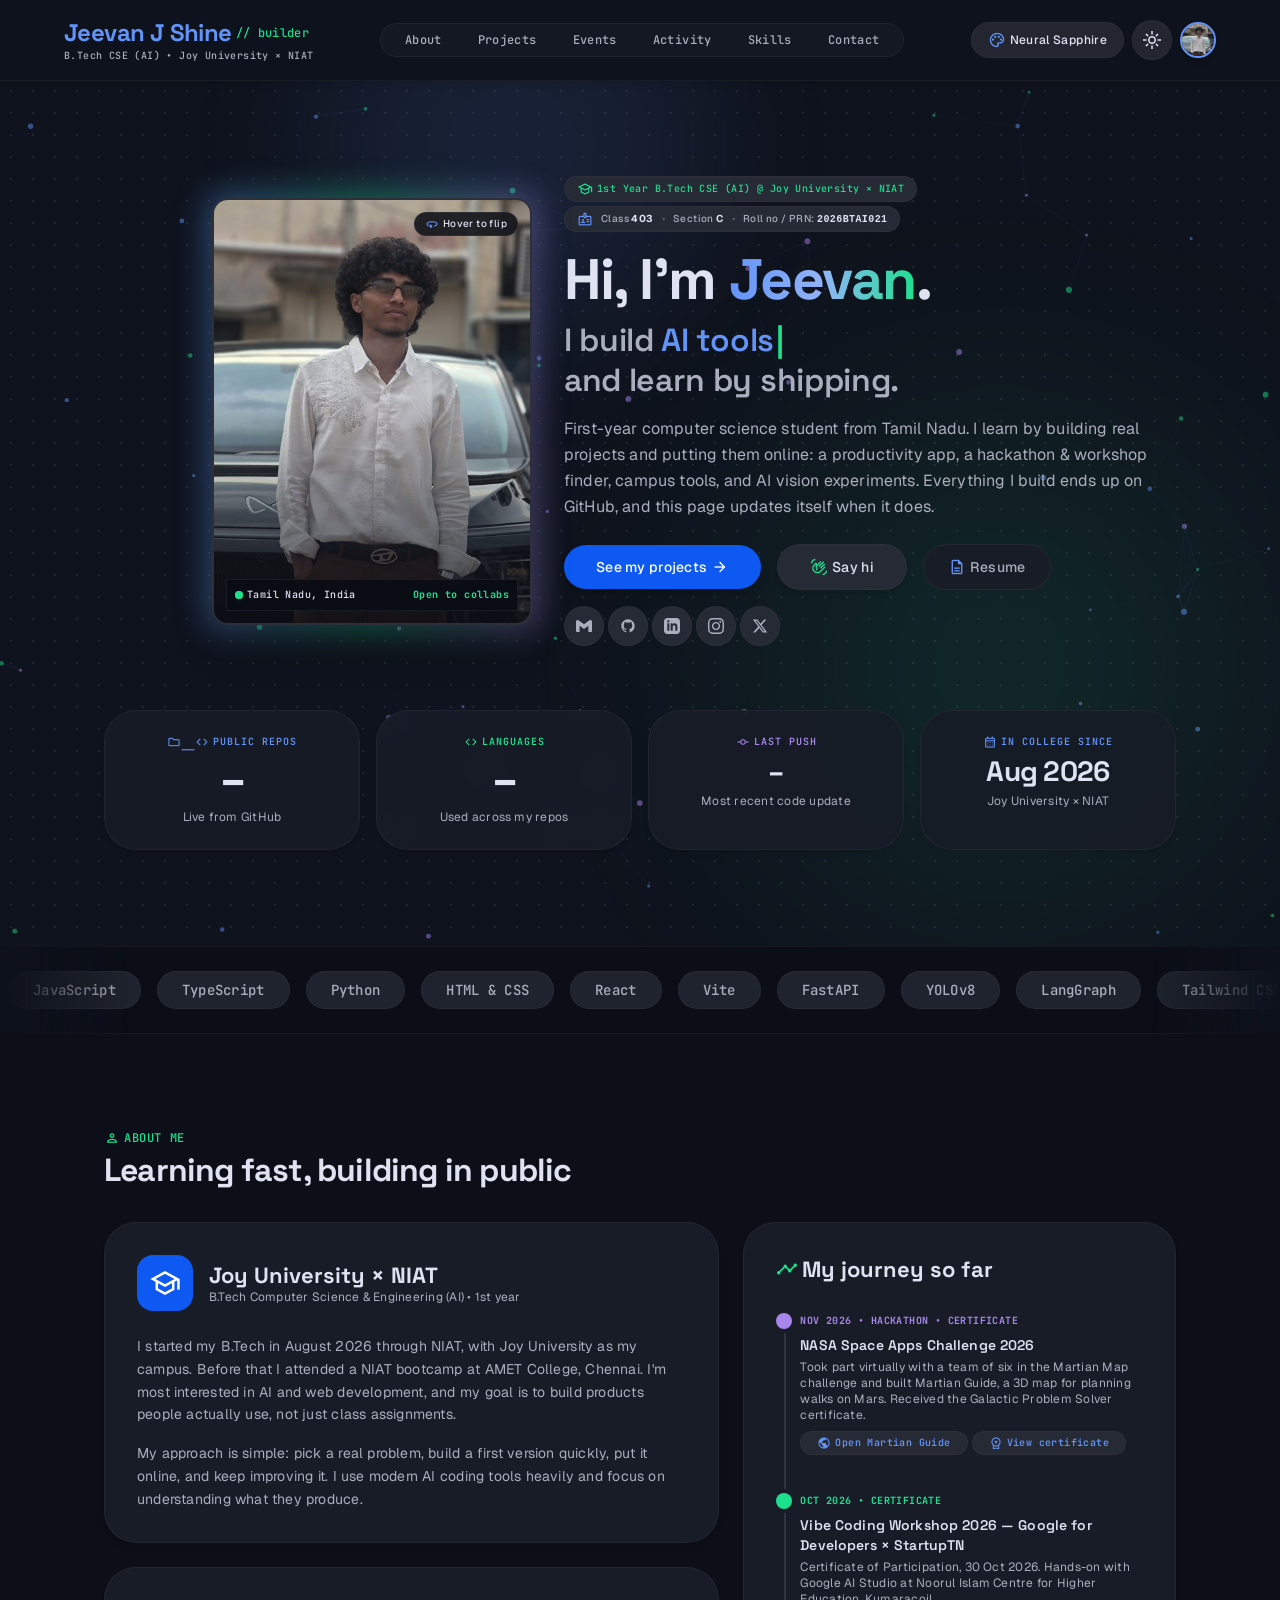
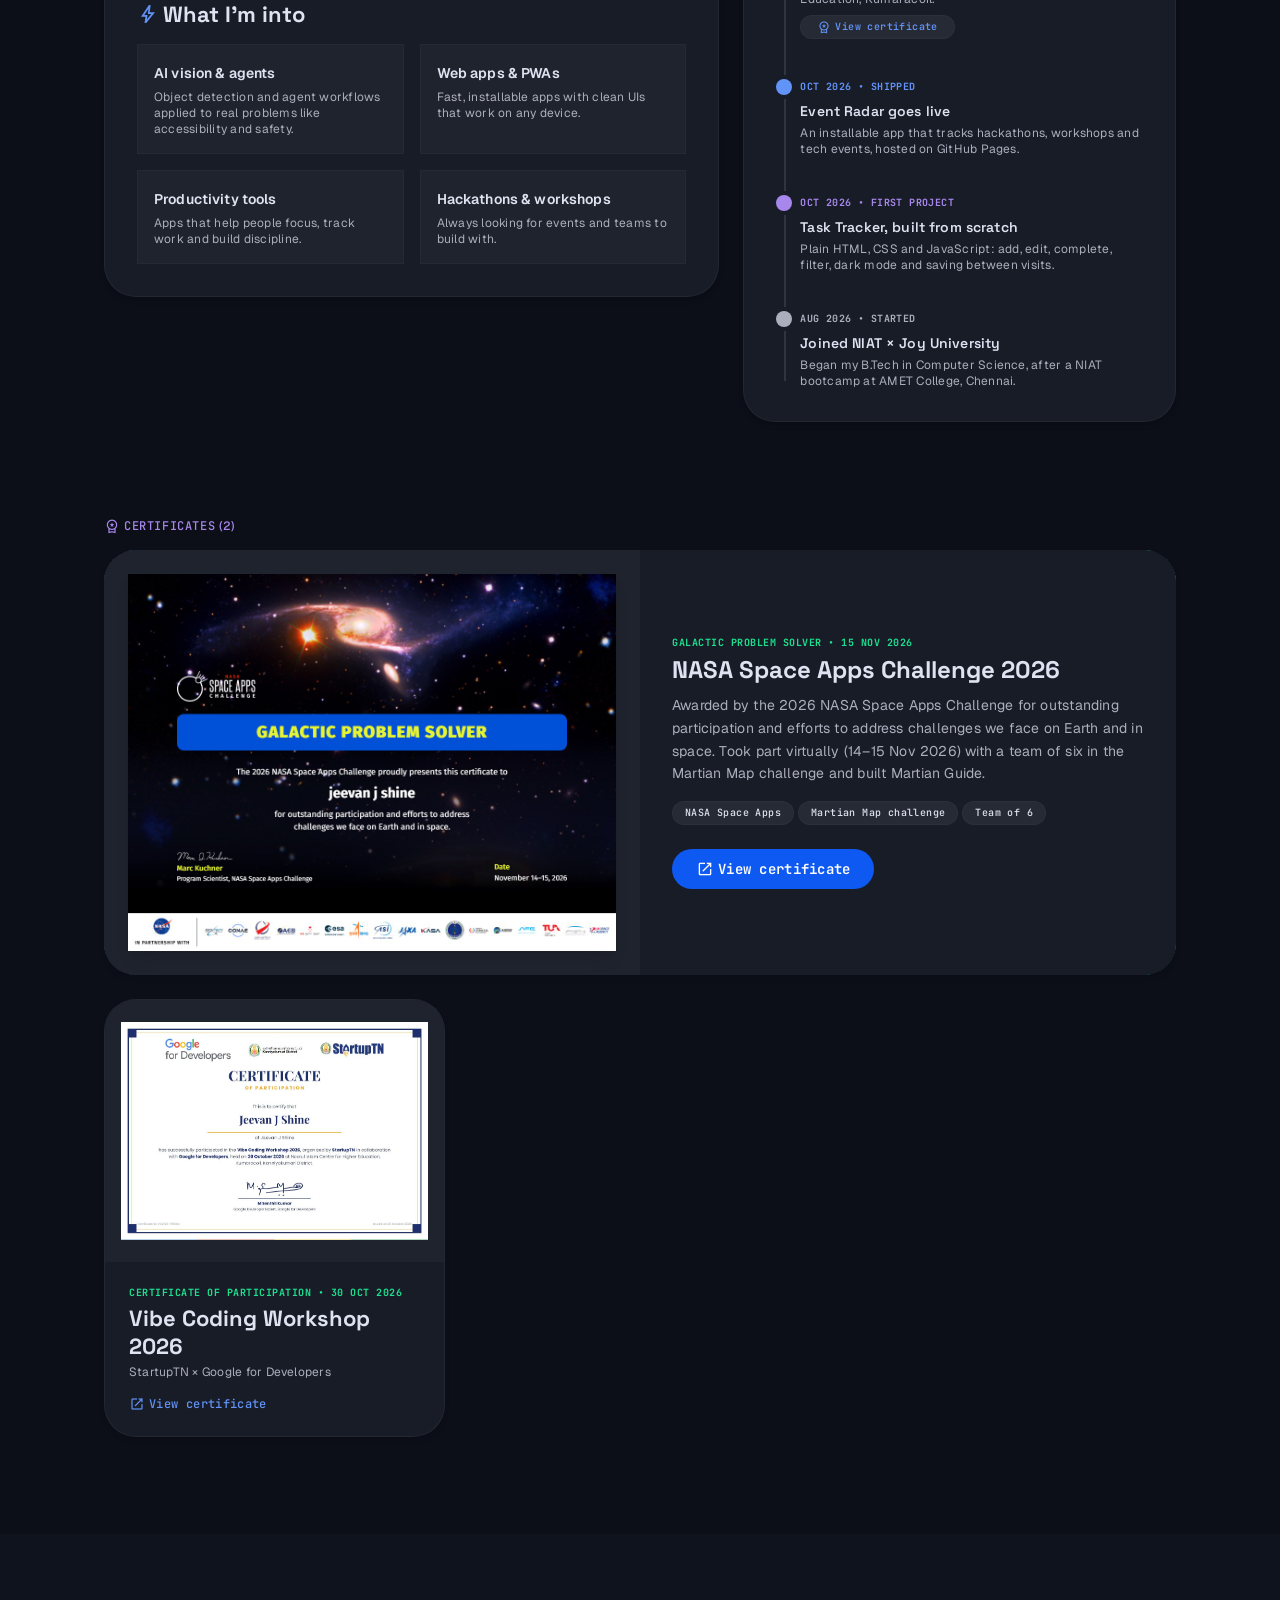
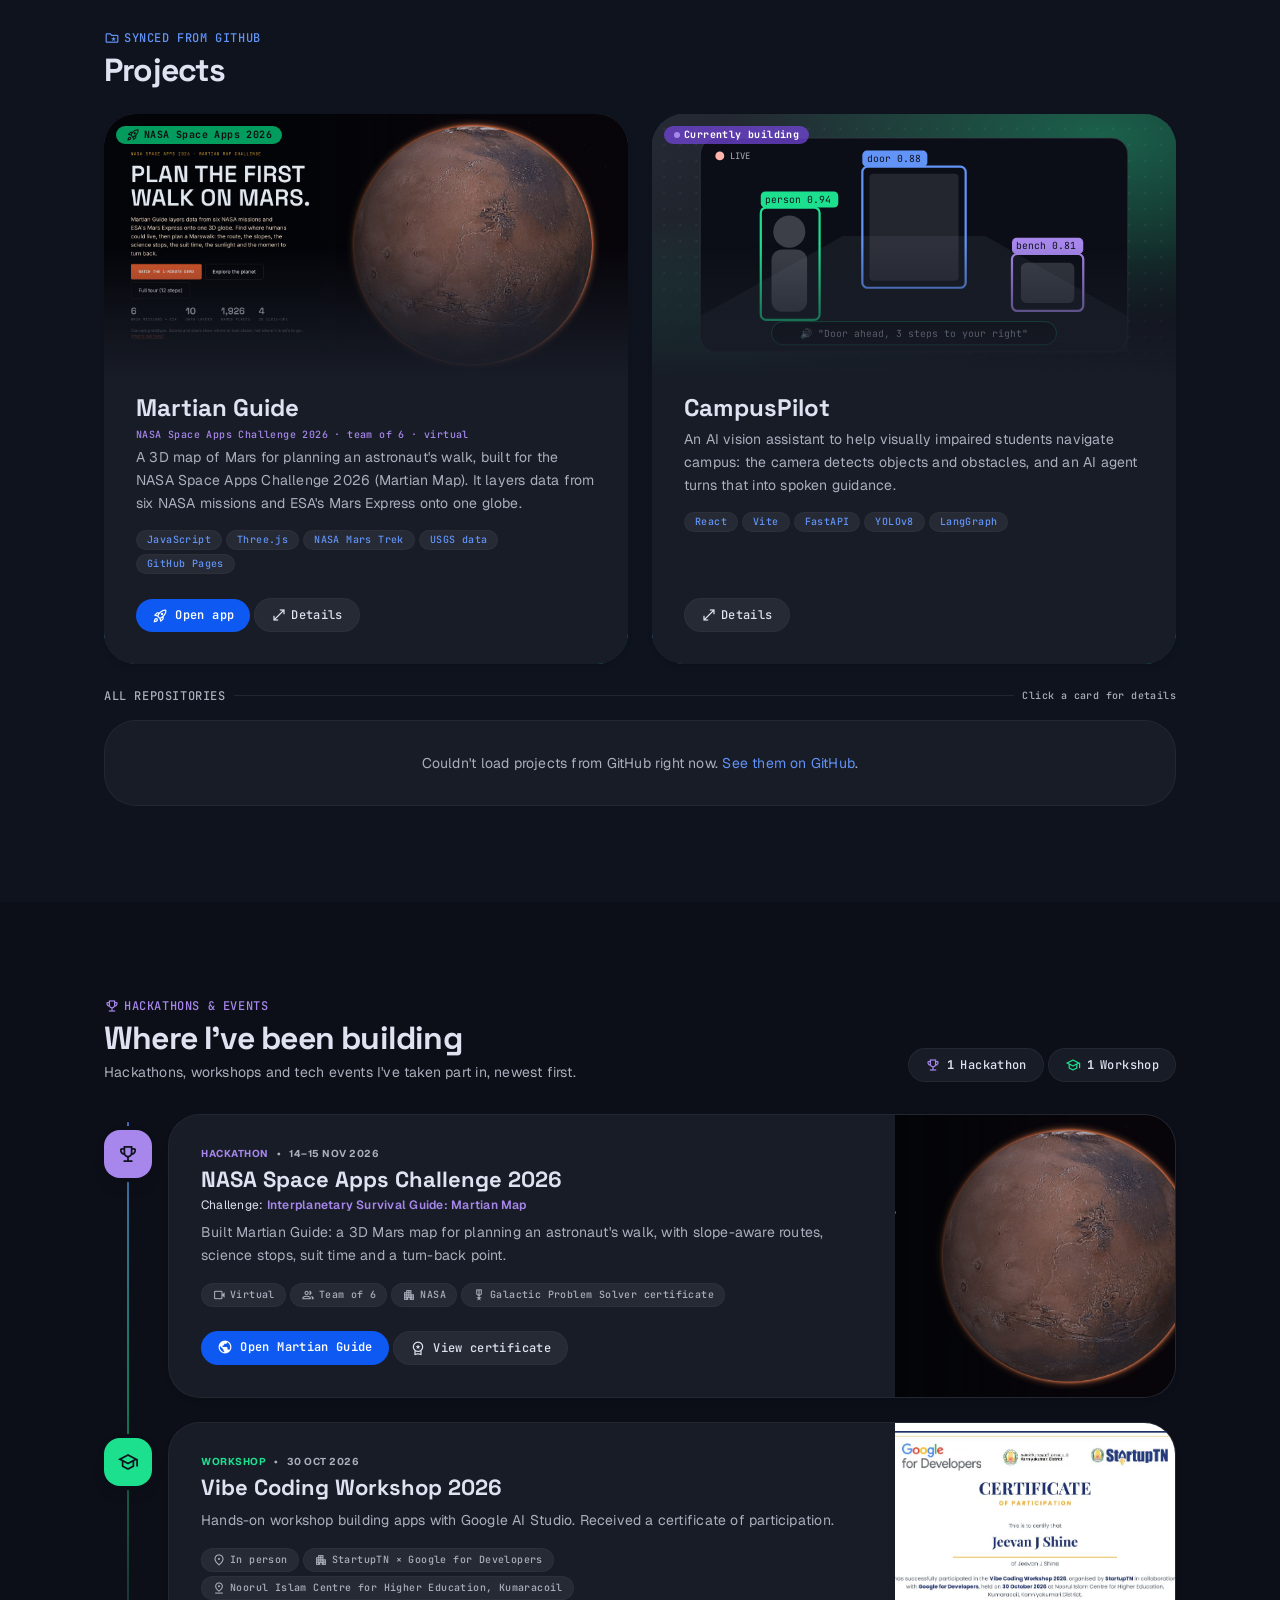
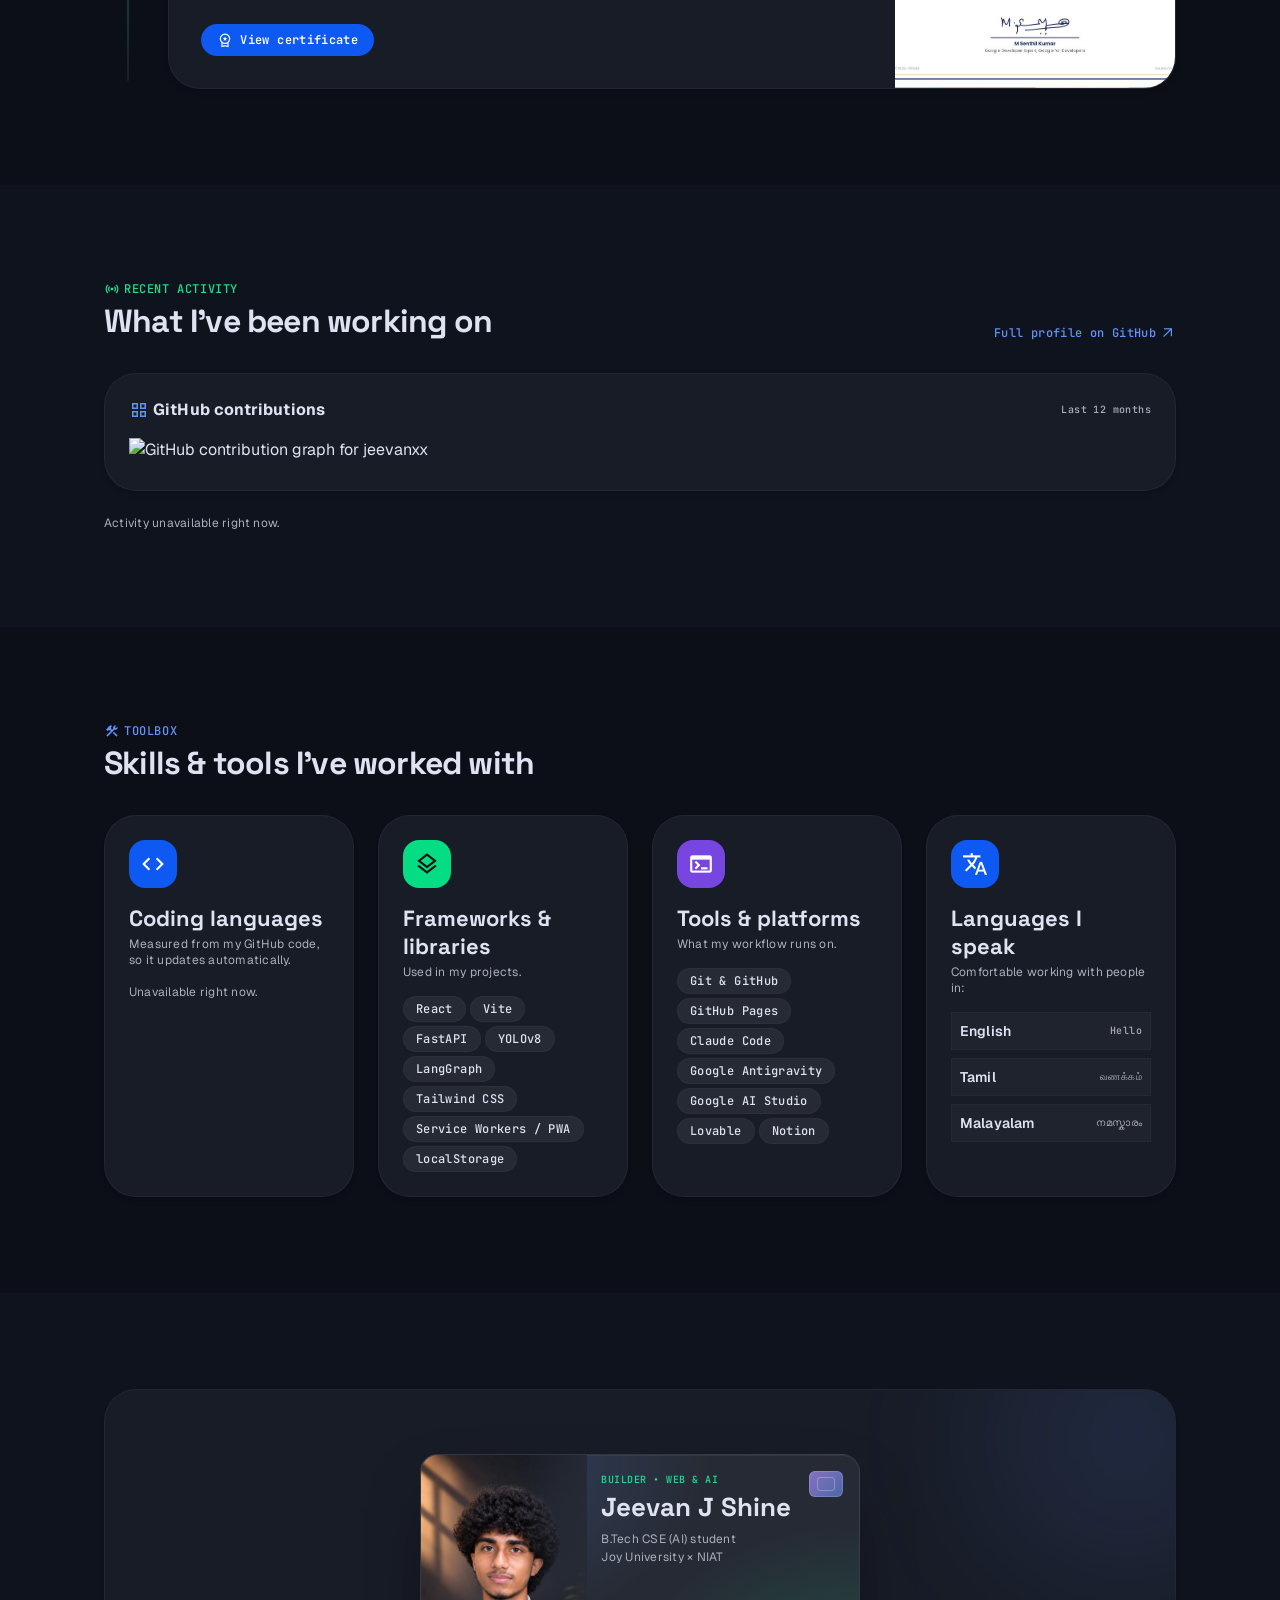
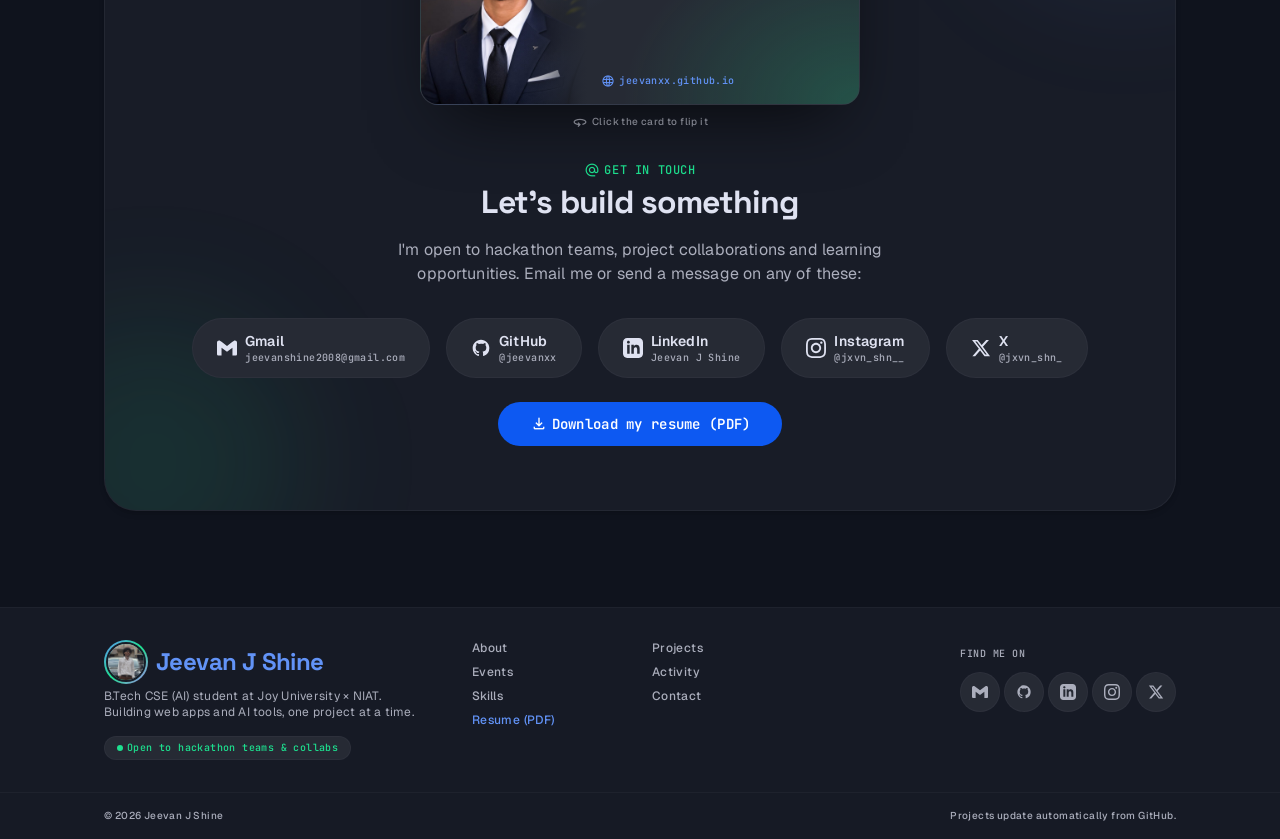
==== commit dc368f1b: "Add NASA Space Apps Challenge 2026 certificate (Galactic Problem Solver): certificates, event card a" ====
--- a/index.html
+++ b/index.html
@@ -627,12 +627,17 @@
               <div class="relative pl-6 space-y-8 before:absolute before:left-2 before:top-2 before:bottom-2 before:w-0.5 before:bg-surface-container-highest">
                 <div class="relative">
                   <div class="absolute -left-6 top-1.5 w-4 h-4 rounded-full bg-tertiary ring-4 ring-surface-container-low"></div>
-                  <span class="font-label-sm text-label-sm text-tertiary font-bold">NOV 2026 • HACKATHON</span>
+                  <span class="font-label-sm text-label-sm text-tertiary font-bold">NOV 2026 • HACKATHON • CERTIFICATE</span>
                   <h4 class="font-title-sm text-title-sm text-on-surface font-semibold mt-1">NASA Space Apps Challenge 2026</h4>
-                  <p class="font-body-sm text-body-sm text-on-surface-variant mt-1">Took part virtually with a team of six in the Martian Map challenge and built Martian Guide, a 3D map for planning walks on Mars.</p>
-                  <a class="inline-flex items-center gap-1 mt-space-sm px-space-md py-1 rounded-full bg-surface-container-high border border-outline-variant/30 text-primary font-label-sm text-label-sm font-semibold hover:border-primary/50 transition-all" href="martian-guide/" target="_blank" rel="noopener noreferrer">
+                  <p class="font-body-sm text-body-sm text-on-surface-variant mt-1">Took part virtually with a team of six in the Martian Map challenge and built Martian Guide, a 3D map for planning walks on Mars. Received the Galactic Problem Solver certificate.</p>
+<div class="flex flex-wrap gap-space-xs mt-space-sm">
+                  <a class="inline-flex items-center gap-1 px-space-md py-1 rounded-full bg-surface-container-high border border-outline-variant/30 text-primary font-label-sm text-label-sm font-semibold hover:border-primary/50 transition-all" href="martian-guide/" target="_blank" rel="noopener noreferrer">
                     <span class="material-symbols-outlined text-[14px]">public</span> Open Martian Guide
                   </a>
+                  <a class="inline-flex items-center gap-1 px-space-md py-1 rounded-full bg-surface-container-high border border-outline-variant/30 text-primary font-label-sm text-label-sm font-semibold hover:border-primary/50 transition-all" href="certificates/nasa-space-apps-2026.jpg" target="_blank" rel="noopener noreferrer">
+                    <span class="material-symbols-outlined text-[14px]">workspace_premium</span> View certificate
+                  </a>
+                  </div>
                 </div>
                 <div class="relative">
                   <div class="absolute -left-6 top-1.5 w-4 h-4 rounded-full bg-secondary ring-4 ring-surface-container-low"></div>
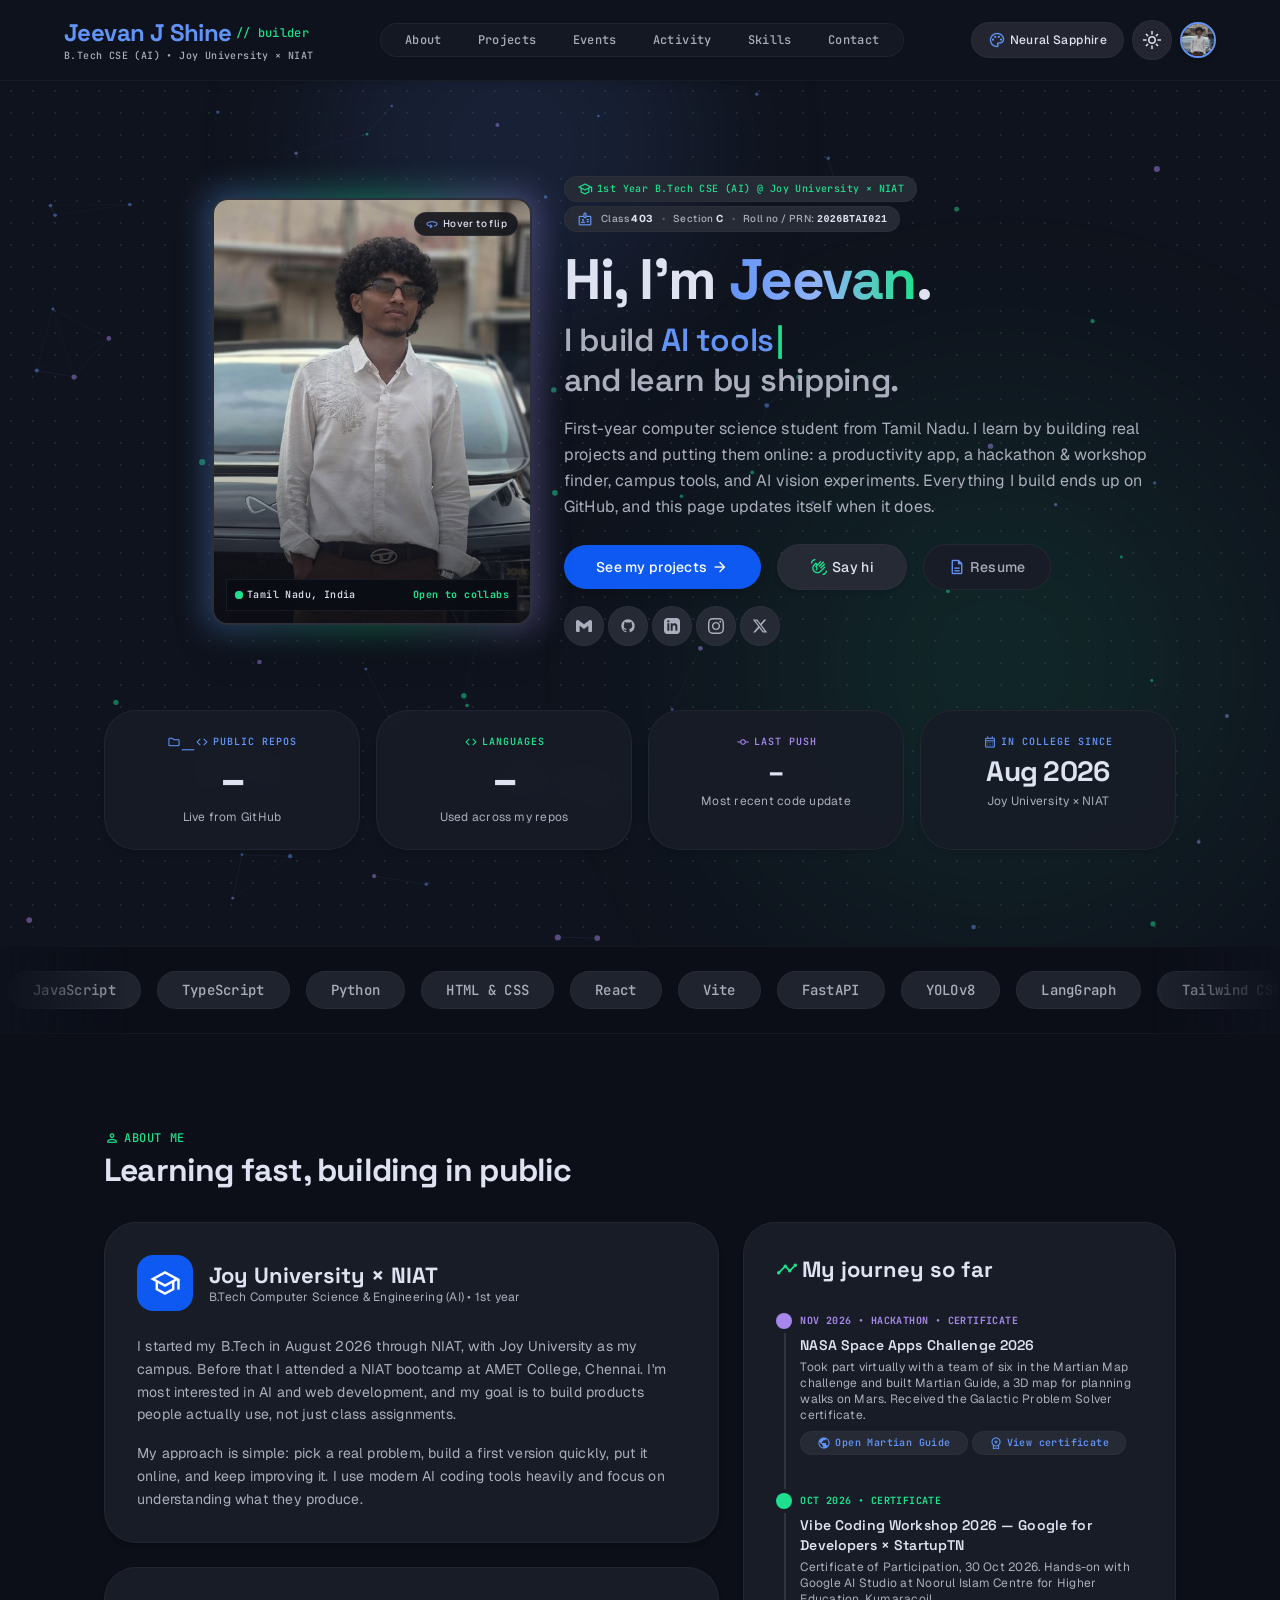
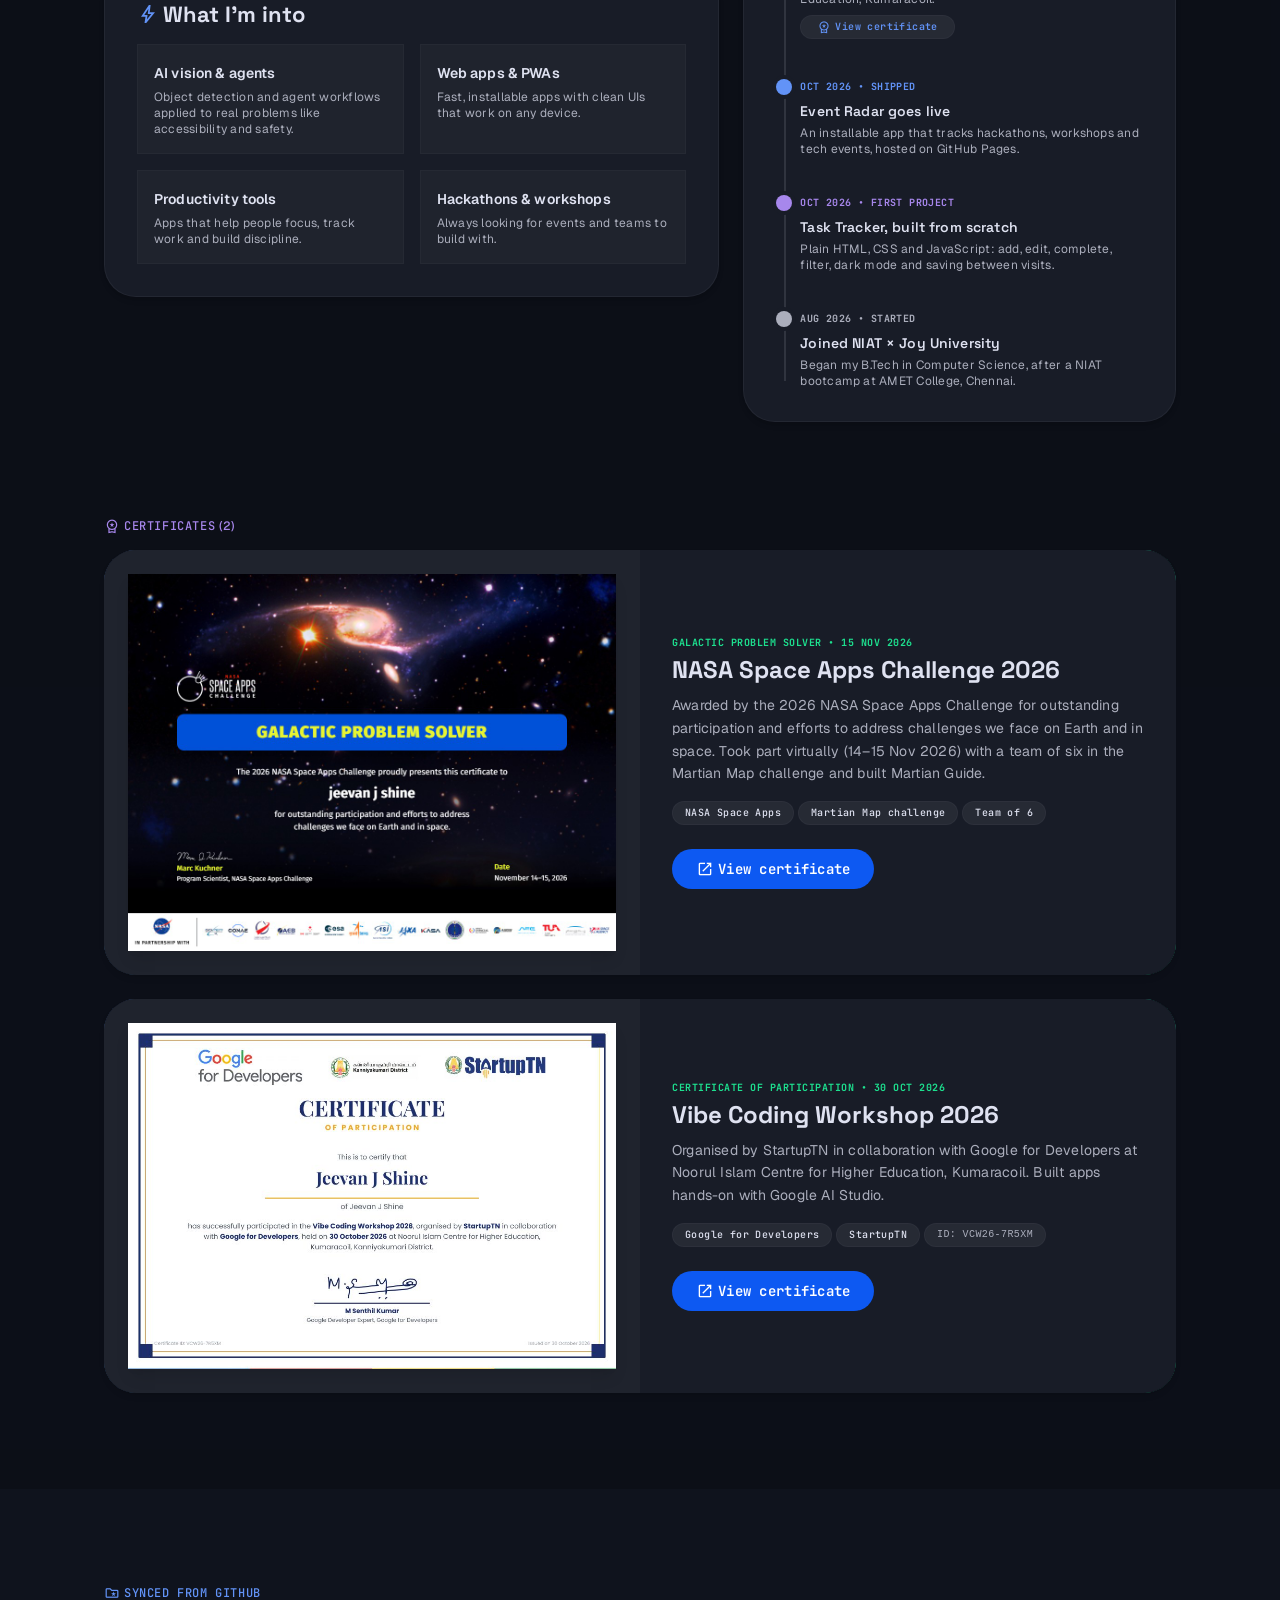
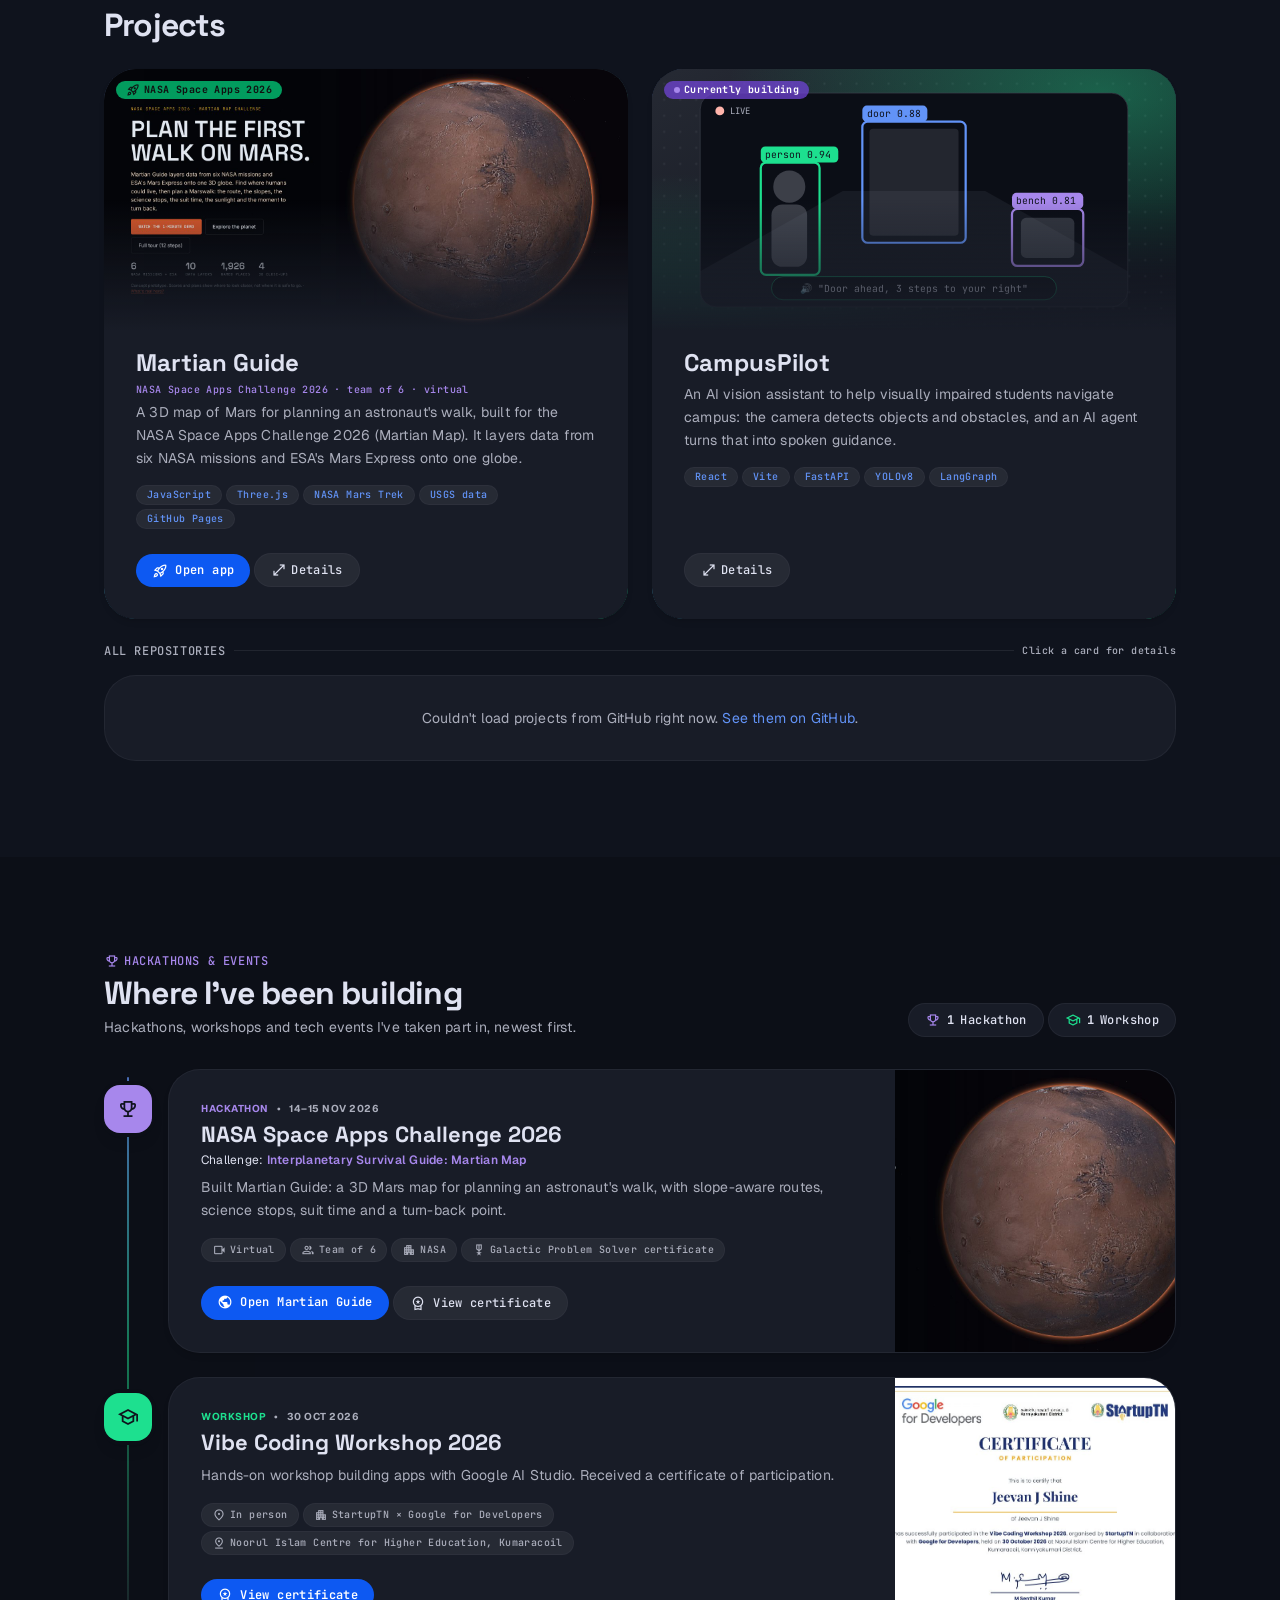
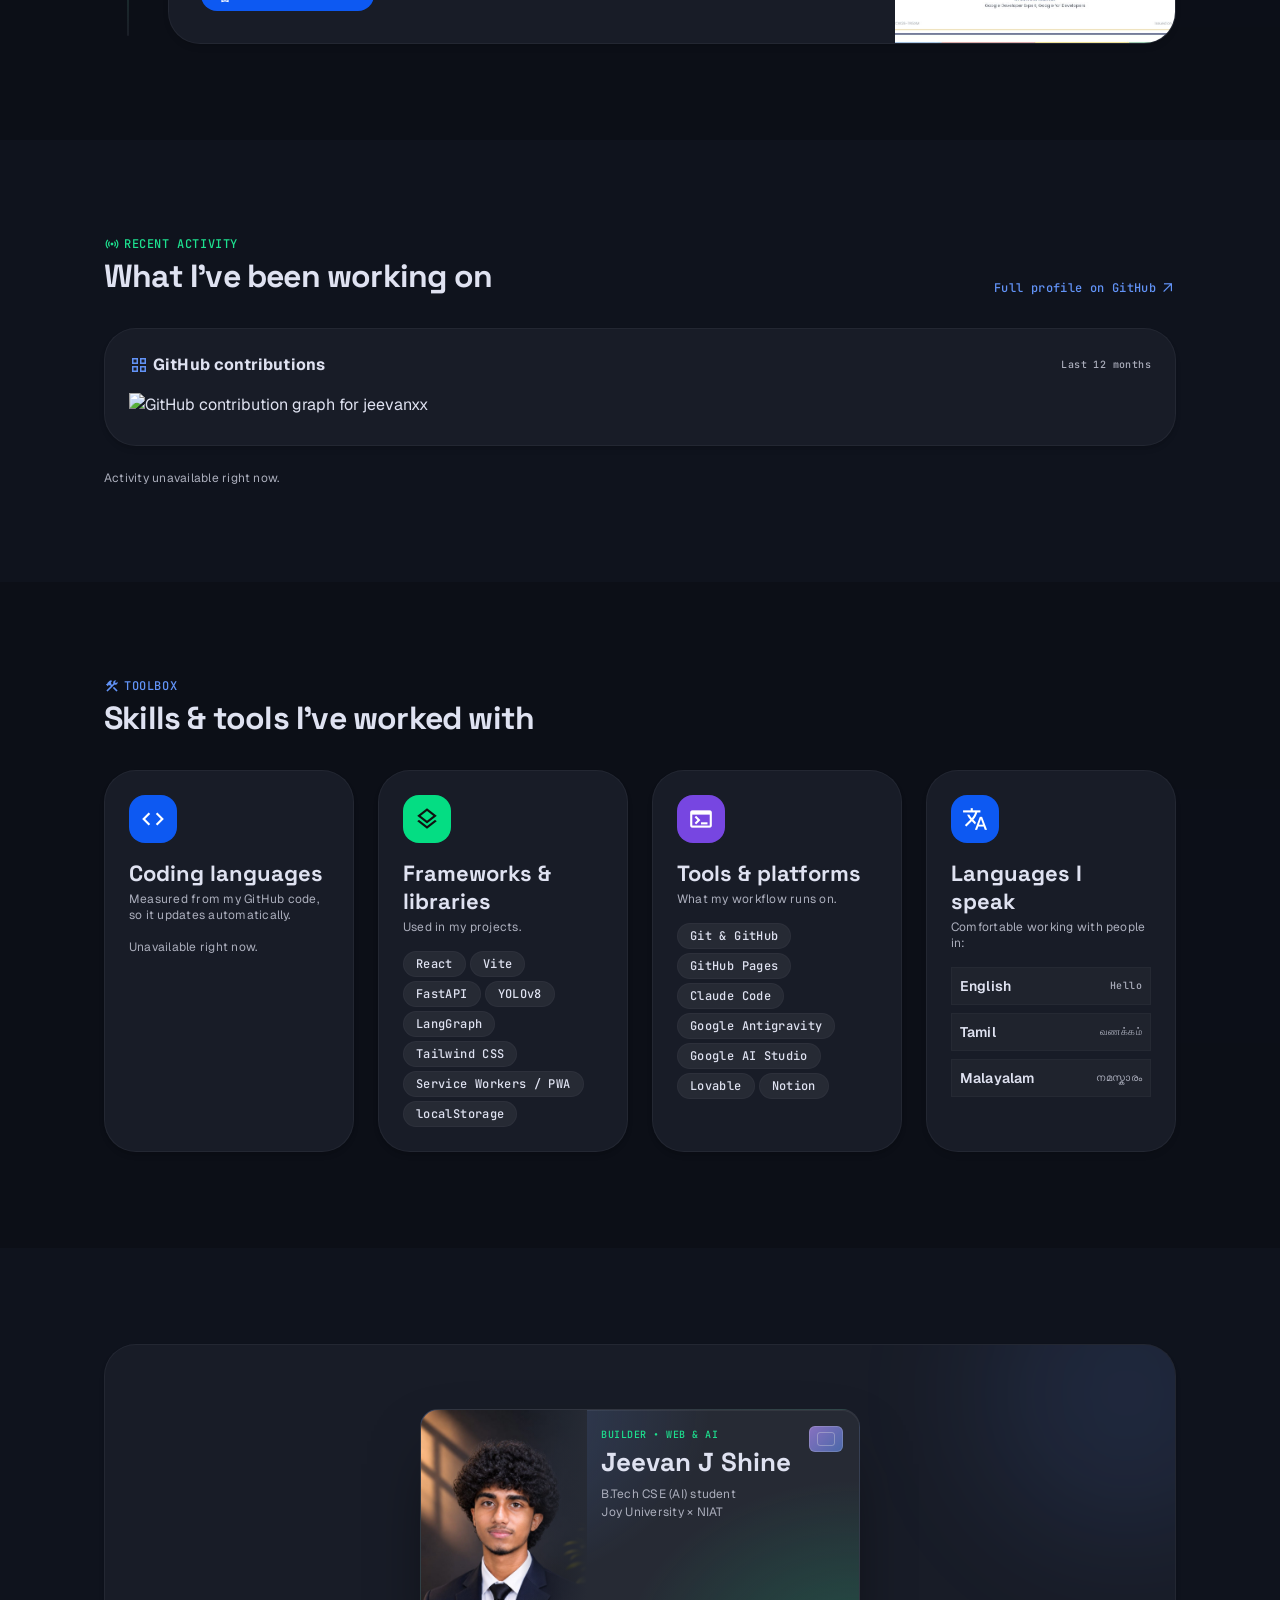
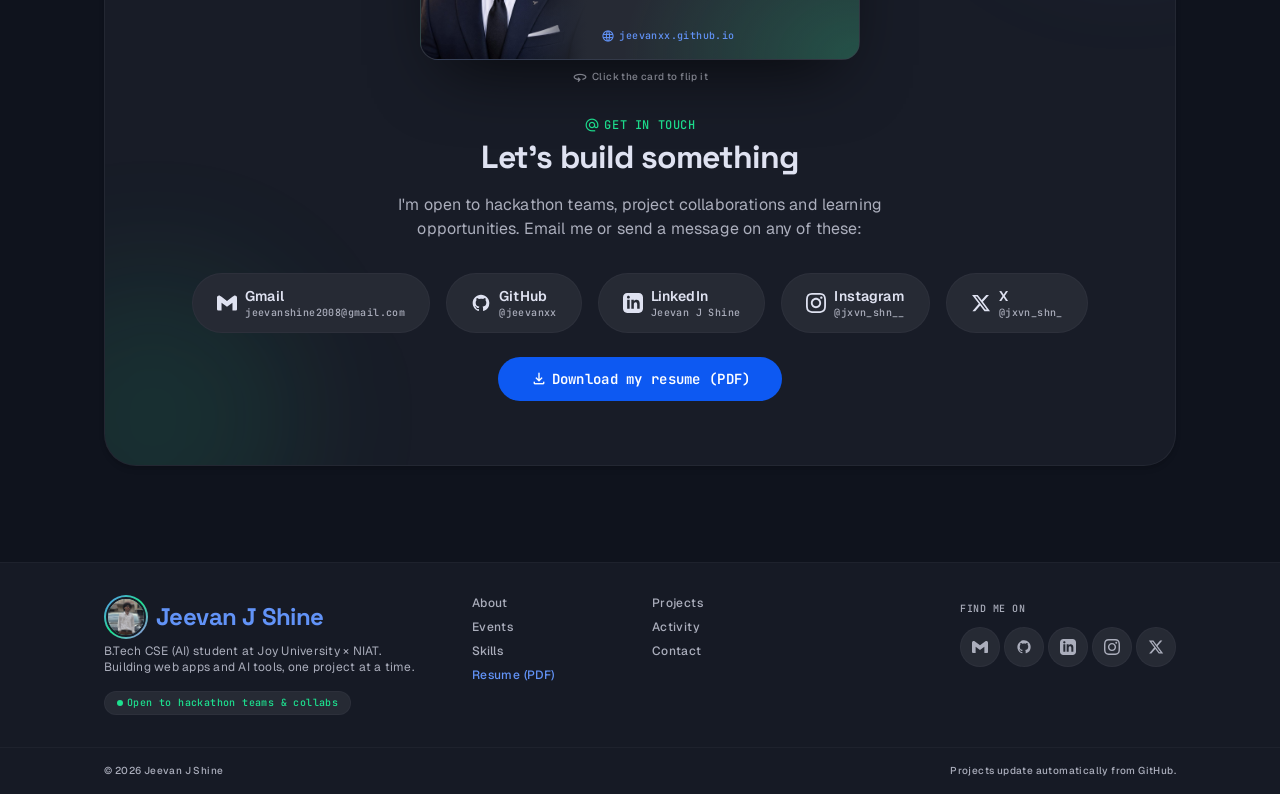
==== commit e03aed33: "Show every certificate as a full-size card Co-Authored-By: Claude Opus 5.5 <noreply@anthropic.com> C" ====
--- a/index.html
+++ b/index.html
@@ -1223,8 +1223,7 @@
         .then(r => r.ok ? r.json() : Promise.reject())
         .then(certs => {
           if (!Array.isArray(certs) || !certs.length) return;
-          const [first, ...rest] = certs;
-          list.innerHTML = big(first) + (rest.length ? `<div class="grid grid-cols-1 sm:grid-cols-2 lg:grid-cols-3 gap-space-lg mt-space-lg">${rest.map(small).join('')}</div>` : '');
+          list.innerHTML = `<div class="flex flex-col gap-space-lg">${certs.map(big).join('')}</div>`;   // every certificate gets the same large card, newest first
           const count = document.getElementById('certCount');
           if (count && certs.length > 1) count.textContent = `(${certs.length})`;
         })
